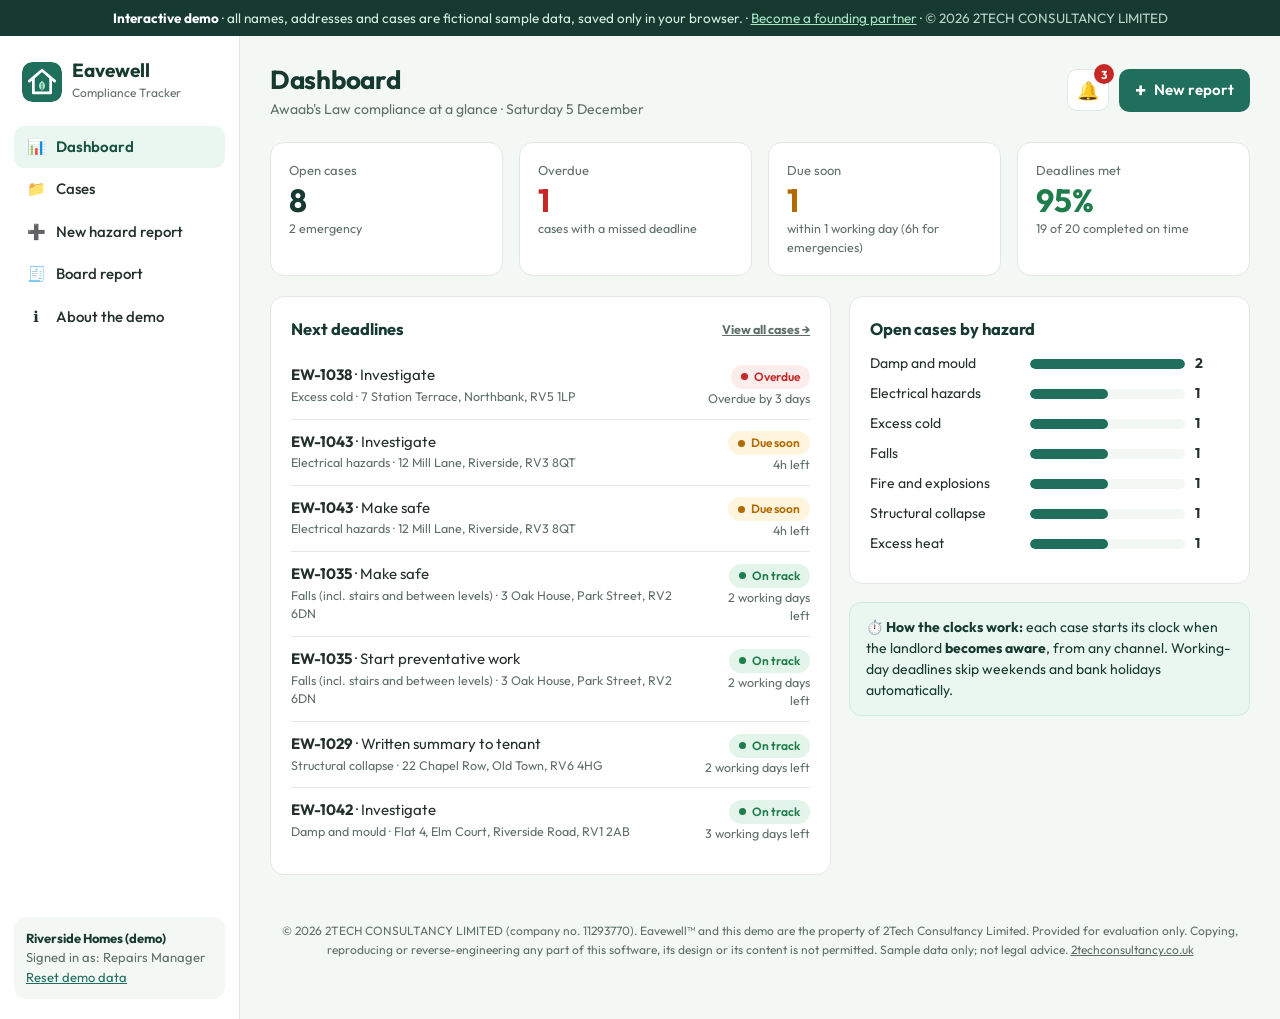
==== eavewell/demo/index.html @ bd965710 "2Tech Consultancy website Clean history. Eavewell demo now ships as a protected build with copyright" ====
<!DOCTYPE html> <html lang="en-GB"> <head><!-- © 2026 2TECH CONSULTANCY LIMITED. Eavewell(TM). All rights reserved. Copying or reverse-engineering is not permitted. --> <meta charset="UTF-8"> <meta name="viewport" content="width=device-width,initial-scale=1"> <title>Eavewell Compliance Tracker – Interactive Demo | 2Tech Consultancy Limited</title> <meta name="description" content="Try the Eavewell Compliance Tracker demo: Awaab's Law deadline clocks, alerts, evidence trail, tenant summaries and board reporting, with sample data."> <meta name="robots" content="index, follow"> <link rel="canonical" href="https://www.2techconsultancy.co.uk/eavewell/demo/"> <link rel="icon" href="../../images/brand/eavewell-icon.svg" type="image/svg+xml"> <link rel="preconnect" href="https://fonts.googleapis.com"> <link rel="preconnect" href="https://fonts.gstatic.com" crossorigin> <link href="https://fonts.googleapis.com/css2?family=Outfit:wght@400;500;600;700&display=swap" rel="stylesheet"> <style>:root{--g:#1F6F5C;--g2:#16503F;--mint:#A7E3C4;--mintbg:#EAF7F0;--ink:#163A30;--text:#24302C;--muted:#5F6F69;--line:#E2E8E5;--bg:#F4F8F5;--card:#fff;--red:#C62828;--redbg:#FDECEC;--amber:#B26A00;--amberbg:#FFF4DE;--greenbg:#E3F5EA;--green:#1E7D4A;--grey:#7A8580;--greybg:#EEF1EF;--r:14px}*{box-sizing:border-box;margin:0;padding:0}body{font-family:Outfit,system-ui,-apple-system,"Segoe UI",sans-serif;color:var(--text);background:var(--bg);font-size:15px;line-height:1.5}a{color:var(--g)}button{font:inherit;cursor:pointer}.demo-bar{background:var(--ink);color:#d9efe4;font-size:13.5px;text-align:center;padding:8px 14px}.demo-bar b{color:#fff}.demo-bar a{color:var(--mint)}.demo-bar .copy{opacity:.85}.legal{font-size:12px;color:var(--muted);text-align:center;margin-top:28px;line-height:1.6}.legal a{color:var(--muted)}.app{display:grid;grid-template-columns:240px 1fr;min-height:calc(100vh - 37px)}aside{background:#fff;border-right:1px solid var(--line);padding:20px 14px;display:flex;flex-direction:column;gap:4px}.brand{display:flex;align-items:center;gap:10px;padding:4px 8px 18px}.brand img{width:40px;height:40px;border-radius:10px}.brand b{display:block;font-size:19px;color:var(--ink);line-height:1.1}.brand span{font-size:12px;color:var(--muted)}.nav a{display:flex;align-items:center;gap:10px;padding:10px 12px;border-radius:10px;text-decoration:none;color:var(--text);font-weight:500}.nav a:hover{background:var(--bg)}.nav a.on{background:var(--mintbg);color:var(--g2);font-weight:600}.nav .ico{width:20px;text-align:center}.org{margin-top:auto;padding:12px;border-radius:12px;background:var(--bg);font-size:13px;color:var(--muted)}.org b{color:var(--ink);display:block}main{padding:24px 30px 60px;min-width:0}.top{display:flex;align-items:center;justify-content:space-between;gap:12px;margin-bottom:22px;flex-wrap:wrap}.top h1{font-size:26px;color:var(--ink);letter-spacing:-.3px}.top .sub{color:var(--muted);font-size:14px}.top-actions{display:flex;gap:10px;align-items:center;position:relative}.btn{border:0;background:var(--g);color:#fff;padding:10px 16px;border-radius:10px;font-weight:600;display:inline-flex;align-items:center;gap:8px;text-decoration:none;white-space:nowrap}.btn:hover{background:var(--g2)}.btn.ghost{background:#fff;color:var(--ink);border:1px solid var(--line)}.btn.ghost:hover{border-color:#b9c6c0}.btn.sm{padding:7px 12px;font-size:13.5px;border-radius:8px}.btn.danger{background:#fff;color:var(--red);border:1px solid #f3c2c2}.bell{position:relative;width:42px;height:42px;border-radius:10px;border:1px solid var(--line);background:#fff;font-size:18px}.bell .n{position:absolute;top:-6px;right:-6px;background:var(--red);color:#fff;font-size:11.5px;font-weight:700;border-radius:999px;min-width:20px;height:20px;display:grid;place-items:center;padding:0 5px}.pop{position:absolute;right:0;top:50px;width:360px;max-width:90vw;background:#fff;border:1px solid var(--line);border-radius:14px;box-shadow:0 16px 40px rgba(22,58,48,.15);z-index:30;display:none;max-height:420px;overflow:auto}.pop.open{display:block}.pop h4{padding:14px 16px;border-bottom:1px solid var(--line)}.pop a{display:block;padding:12px 16px;border-bottom:1px solid var(--line);text-decoration:none;color:var(--text);font-size:14px}.pop a:hover{background:var(--bg)}.pop .empty{padding:16px;color:var(--muted)}.grid4{display:grid;grid-template-columns:repeat(4,1fr);gap:16px;margin-bottom:20px}.kpi{background:#fff;border:1px solid var(--line);border-radius:var(--r);padding:18px}.kpi .l{font-size:13px;color:var(--muted)}.kpi .v{font-size:32px;font-weight:700;color:var(--ink);line-height:1.2}.kpi .h{font-size:12.5px;color:var(--muted)}.kpi.red .v{color:var(--red)}.kpi.amber .v{color:var(--amber)}.kpi.green .v{color:var(--green)}.cols{display:grid;grid-template-columns:1.4fr 1fr;gap:18px}.card{background:#fff;border:1px solid var(--line);border-radius:var(--r);padding:20px;margin-bottom:18px}.card h3{font-size:16.5px;color:var(--ink);margin-bottom:12px;display:flex;justify-content:space-between;align-items:center;gap:10px}.pill{display:inline-flex;align-items:center;gap:6px;font-size:12px;font-weight:600;padding:3px 10px;border-radius:999px;white-space:nowrap}.pill::before{content:"";width:7px;height:7px;border-radius:50%;background:currentColor}.pill.red{background:var(--redbg);color:var(--red)}.pill.amber{background:var(--amberbg);color:var(--amber)}.pill.green{background:var(--greenbg);color:var(--green)}.pill.grey{background:var(--greybg);color:var(--grey)}.pill.blue{background:#e8f0fb;color:#2457a6}.tag{display:inline-block;font-size:12px;font-weight:600;padding:3px 9px;border-radius:7px;background:var(--bg);color:var(--ink);white-space:nowrap}.tag.em{background:var(--redbg);color:var(--red)}.tag.p2{background:#eee9ff;color:#5b3df5}table{width:100%;border-collapse:collapse}th{text-align:left;font-size:12.5px;color:var(--muted);font-weight:600;padding:10px;border-bottom:1px solid var(--line);white-space:nowrap}td{padding:12px 10px;border-bottom:1px solid var(--line);vertical-align:top;font-size:14.5px}tr.click{cursor:pointer}tr.click:hover td{background:#fafcfb}.ref{font-weight:600;color:var(--ink)}.small{font-size:12.5px;color:var(--muted)}.bars .row{display:grid;grid-template-columns:150px 1fr 34px;gap:10px;align-items:center;margin-bottom:9px;font-size:14px}.bars .track{height:10px;background:var(--bg);border-radius:999px;overflow:hidden}.bars .fill{height:100%;background:var(--g);border-radius:999px}.list a{display:flex;justify-content:space-between;gap:10px;padding:11px 0;border-bottom:1px solid var(--line);text-decoration:none;color:var(--text)}.list a:last-child{border-bottom:0}.filters{display:flex;gap:10px;flex-wrap:wrap;margin-bottom:14px}.filters input,.filters select{padding:9px 12px;border:1px solid var(--line);border-radius:10px;font:inherit;background:#fff}.filters input{flex:1;min-width:200px}.case-head{display:flex;justify-content:space-between;gap:16px;flex-wrap:wrap;margin-bottom:16px}.case-head h2{font-size:24px;color:var(--ink)}.meta{display:grid;grid-template-columns:repeat(4,1fr);gap:14px}.meta div{font-size:14px}.meta b{display:block;font-size:12px;color:var(--muted);font-weight:500}.dl{display:grid;grid-template-columns:repeat(auto-fit,minmax(210px,1fr));gap:12px}.dlc{border:1px solid var(--line);border-radius:12px;padding:14px;border-left:5px solid var(--grey)}.dlc.red{border-left-color:var(--red);background:#fffbfb}.dlc.amber{border-left-color:var(--amber);background:#fffdf8}.dlc.green{border-left-color:var(--green)}.dlc.done{border-left-color:var(--g)}.dlc.late{border-left-color:var(--red)}.dlc .t{font-weight:600;color:var(--ink);font-size:14.5px}.dlc .d{font-size:13px;color:var(--muted);margin:4px 0 8px}.dlc .s{font-weight:600;font-size:14px}.actions{display:flex;flex-wrap:wrap;gap:8px}.tl{position:relative;padding-left:22px}.tl::before{content:"";position:absolute;left:6px;top:4px;bottom:4px;width:2px;background:var(--line)}.tli{position:relative;margin-bottom:14px}.tli::before{content:"";position:absolute;left:-21px;top:5px;width:12px;height:12px;border-radius:50%;background:#fff;border:3px solid var(--g)}.tli .w{font-size:12.5px;color:var(--muted)}.tli .x{font-size:14.5px}.form{display:grid;grid-template-columns:1fr 1fr;gap:14px}.form .full{grid-column:1/-1}label.f{display:block;font-size:13.5px;font-weight:600;color:var(--ink)}label.f input,label.f select,label.f textarea{display:block;width:100%;margin-top:6px;padding:10px 12px;border:1px solid #cfdad5;border-radius:10px;font:inherit;font-weight:400;background:#fff;color:var(--text)}label.f input:focus,label.f select:focus,label.f textarea:focus{outline:2px solid var(--g);border-color:transparent}.hint{font-size:12.5px;color:var(--muted);font-weight:400;margin-top:4px}.check{display:flex;gap:10px;align-items:center;font-size:14px}.check input{width:18px;height:18px;accent-color:var(--g)}.modal-bg{position:fixed;inset:0;background:rgba(22,58,48,.45);display:none;align-items:center;justify-content:center;z-index:50;padding:16px}.modal-bg.open{display:flex}.modal{background:#fff;border-radius:16px;width:560px;max-width:100%;max-height:90vh;overflow:auto;padding:24px}.modal h3{font-size:19px;color:var(--ink);margin-bottom:6px}.modal .lead{color:var(--muted);font-size:14px;margin-bottom:16px}.modal .foot{display:flex;justify-content:flex-end;gap:10px;margin-top:18px}.letter{border:1px solid var(--line);border-radius:12px;padding:26px;font-size:14.5px;background:#fff;white-space:pre-wrap;line-height:1.6}.toast{position:fixed;bottom:22px;left:50%;transform:translate(-50%,20px);background:var(--ink);color:#fff;padding:12px 18px;border-radius:12px;opacity:0;transition:.25s;z-index:60;font-size:14.5px;pointer-events:none}.toast.show{opacity:1;transform:translate(-50%,0)}.note{background:var(--mintbg);border:1px solid #cdebdc;border-radius:12px;padding:14px 16px;font-size:14px;color:var(--ink)}.empty-state{text-align:center;padding:30px;color:var(--muted)}.menu-toggle{display:none}@media (max-width:1100px){.grid4{grid-template-columns:repeat(2,1fr)}.cols{grid-template-columns:1fr}.meta{grid-template-columns:repeat(2,1fr)}}@media (max-width:820px){.app{grid-template-columns:1fr}aside{flex-direction:row;align-items:center;padding:10px 12px;gap:6px;overflow-x:auto;border-right:0;border-bottom:1px solid var(--line);position:sticky;top:0;z-index:20}.brand{padding:0 6px 0 0}.brand span{display:none}.brand b{font-size:16px}.brand img{width:32px;height:32px}.nav{display:flex;gap:4px}.nav a{padding:8px 10px;font-size:14px}.nav .lbl-long{display:none}.org{display:none}main{padding:18px 14px 50px}.form{grid-template-columns:1fr}.hide-m{display:none}td,th{padding:10px 6px}.bars .row{grid-template-columns:110px 1fr 28px}.tag,th{white-space:normal}.card{overflow-x:auto}td{font-size:13.5px}}@media print{.demo-bar,.no-print,.top-actions,aside{display:none!important}.app{display:block}main{padding:0}body{background:#fff}.card{break-inside:avoid}}</style> </head> <body> <div class="demo-bar"><b>Interactive demo</b> · all names, addresses and cases are fictional sample data, saved only in your browser. · <a href="../../awaabs-law/#partner">Become a founding partner</a> · <span class="copy">© 2026 2TECH CONSULTANCY LIMITED</span></div> <div class="app"> <aside> <div class="brand"><img src="../../images/brand/eavewell-icon.svg" alt="Eavewell"><div><b>Eavewell</b><span>Compliance Tracker</span></div></div> <nav class="nav"> <a href="#/dashboard" data-nav="dashboard"><span class="ico">📊</span><span>Dashboard</span></a> <a href="#/cases" data-nav="cases"><span class="ico">📁</span><span>Cases</span></a> <a href="#/new" data-nav="new"><span class="ico">➕</span><span>New <span class="lbl-long">hazard </span>report</span></a> <a href="#/report" data-nav="report"><span class="ico">🧾</span><span>Board report</span></a> <a href="#/about" data-nav="about"><span class="ico">ℹ️</span><span>About<span class="lbl-long"> the demo</span></span></a> </nav> <div class="org"><b>Riverside Homes (demo)</b>Signed in as: Repairs Manager<br><a href="#" id="resetLink">Reset demo data</a></div> </aside> <main><div id="view"></div><p class="legal no-print">© 2026 2TECH CONSULTANCY LIMITED (company no. 11293770). Eavewell™ and this demo are the property of 2Tech Consultancy Limited. Provided for evaluation only. Copying, reproducing or reverse-engineering any part of this software, its design or its content is not permitted. Sample data only; not legal advice. <a href="../../">2techconsultancy.co.uk</a></p></main> </div> <div class="modal-bg" id="modalBg"><div class="modal" id="modal"></div></div> <div class="toast" id="toast"></div> <script>function _0x53f4(_0x9d59fb,_0x2a5650){_0x9d59fb=_0x9d59fb-0xa2;var _0x5222ec=_0x5222();var _0x53f4f9=_0x5222ec[_0x9d59fb];if(_0x53f4['inJiOb']===undefined){var _0x515447=function(_0x1e5f38){var _0x5a4ac9='abcdefghijklmnopqrstuvwxyzABCDEFGHIJKLMNOPQRSTUVWXYZ0123456789+/=';var _0x374db8='',_0x55b0e7='';for(var _0x311f6d=0x0,_0x20a4c5,_0x2106c3,_0x4edfaf=0x0;_0x2106c3=_0x1e5f38['charAt'](_0x4edfaf++);~_0x2106c3&&(_0x20a4c5=_0x311f6d%0x4?_0x20a4c5*0x40+_0x2106c3:_0x2106c3,_0x311f6d++%0x4)?_0x374db8+=String['fromCharCode'](0xff&_0x20a4c5>>(-0x2*_0x311f6d&0x6)):0x0){_0x2106c3=_0x5a4ac9['indexOf'](_0x2106c3);}for(var _0x54a2db=0x0,_0x32fb3e=_0x374db8['length'];_0x54a2db<_0x32fb3e;_0x54a2db++){_0x55b0e7+='%'+('00'+_0x374db8['charCodeAt'](_0x54a2db)['toString'](0x10))['slice'](-0x2);}return decodeURIComponent(_0x55b0e7);};_0x53f4['YpzqNz']=_0x515447,_0x53f4['dBLsvq']={},_0x53f4['inJiOb']=!![];}var _0x2fe370=_0x5222ec[0x0],_0x2b8ffb=_0x9d59fb+_0x2fe370,_0x242322=_0x53f4['dBLsvq'][_0x2b8ffb];return!_0x242322?(_0x53f4f9=_0x53f4['YpzqNz'](_0x53f4f9),_0x53f4['dBLsvq'][_0x2b8ffb]=_0x53f4f9):_0x53f4f9=_0x242322,_0x53f4f9;}(function(_0x3cd3da,_0x2a5331){var _0x6ec5d7=_0x53f4,_0x37b7ee=_0x3cd3da();while(!![]){try{var _0x1701df=-parseInt(_0x6ec5d7(0x233))/0x1*(parseInt(_0x6ec5d7(0x386))/0x2)+-parseInt(_0x6ec5d7(0x1dd))/0x3*(parseInt(_0x6ec5d7(0x2a5))/0x4)+parseInt(_0x6ec5d7(0x2cf))/0x5*(-parseInt(_0x6ec5d7(0x377))/0x6)+-parseInt(_0x6ec5d7(0xcf))/0x7*(-parseInt(_0x6ec5d7(0x313))/0x8)+-parseInt(_0x6ec5d7(0x1c4))/0x9+parseInt(_0x6ec5d7(0x104))/0xa+-parseInt(_0x6ec5d7(0x301))/0xb*(-parseInt(_0x6ec5d7(0x3bd))/0xc);if(_0x1701df===_0x2a5331)break;else _0x37b7ee['push'](_0x37b7ee['shift']());}catch(_0x37c64d){_0x37b7ee['push'](_0x37b7ee['shift']());}}}(_0x5222,0x2c879),(function(){'use strict';var _0x4a6dfd=_0x53f4,_0x4cd93d={'rZlhS':function(_0x125970,_0xe8a67f){return _0x125970+_0xe8a67f;},'qHnuI':function(_0x452298,_0x49f535){return _0x452298!==_0x49f535;},'PtwYC':function(_0x4459a4,_0x5f1b62){return _0x4459a4(_0x5f1b62);},'qtvYd':function(_0x1070c0,_0x221f73){return _0x1070c0(_0x221f73);},'nBcVf':function(_0x1fe31b,_0x4eeb08){return _0x1fe31b===_0x4eeb08;},'PBvwJ':_0x4a6dfd(0x239),'XHqwg':_0x4a6dfd(0x37b),'PlUov':_0x4a6dfd(0x1cf),'QCibr':_0x4a6dfd(0x26a),'soygw':function(_0x273c74,_0x541bea,_0x14c300){return _0x273c74(_0x541bea,_0x14c300);},'uCIXY':_0x4a6dfd(0x158),'wrNbC':_0x4a6dfd(0x236),'iwGMw':_0x4a6dfd(0x375),'efXcl':function(_0x2cd0a5,_0x1a01fb,_0x31f5ea){return _0x2cd0a5(_0x1a01fb,_0x31f5ea);},'ziuEg':_0x4a6dfd(0x297),'xLIzw':_0x4a6dfd(0x2fd),'GZoFF':function(_0x70c376,_0x2cc708){return _0x70c376<_0x2cc708;},'sKmXX':function(_0x51e070,_0x2990ee){return _0x51e070(_0x2990ee);},'VyEiY':'green','ADrjo':function(_0x526ecc,_0xbc245d){return _0x526ecc(_0xbc245d);},'ESwPO':function(_0x41b29f,_0x8241f1){return _0x41b29f>_0x8241f1;},'BJGbU':function(_0xedb76d,_0x5e1acb){return _0xedb76d(_0x5e1acb);},'zsDux':_0x4a6dfd(0x25a),'GOgEa':_0x4a6dfd(0x332),'LNvyt':function(_0x4ecd88,_0x3770f6){return _0x4ecd88(_0x3770f6);},'PnPLk':function(_0x4054b3,_0x23c91b){return _0x4054b3/_0x23c91b;},'FRZME':_0x4a6dfd(0x25e),'IdIfV':function(_0x2c2d96,_0x582a88){return _0x2c2d96+_0x582a88;},'RecaE':_0x4a6dfd(0x31b),'sDPry':_0x4a6dfd(0x3c5),'wmGFQ':function(_0x5dc853,_0x5358e8,_0x47ec33){return _0x5dc853(_0x5358e8,_0x47ec33);},'EIiEG':_0x4a6dfd(0x274),'gmVON':'Damp\x20and\x20mould','WTyee':function(_0x499fa7,_0x228744,_0x1d58c4,_0x466f9b){return _0x499fa7(_0x228744,_0x1d58c4,_0x466f9b);},'ZnwdB':function(_0x421837,_0x3cb7d8){return _0x421837+_0x3cb7d8;},'CFVhB':function(_0x6d5a40,_0x119f3b){return _0x6d5a40*_0x119f3b;},'wHcuj':'Mr\x20J.\x20Okafor','KUyVT':function(_0x209fdb,_0x168a87,_0x503c0e,_0x514891,_0x3d7f82){return _0x209fdb(_0x168a87,_0x503c0e,_0x514891,_0x3d7f82);},'JyWsS':'Reported\x20by\x20heating\x20contractor\x20(BrightServe).\x20Clock\x20started\x20on\x20receipt.','JYuly':_0x4a6dfd(0x1e4),'ruTvy':_0x4a6dfd(0x18a),'iJihz':_0x4a6dfd(0x2ad),'oUeAg':function(_0x44846e,_0x13a058){return _0x44846e+_0x13a058;},'LgspS':function(_0x3aae02,_0x5c0b4b,_0x5e6f05,_0x198c13){return _0x3aae02(_0x5c0b4b,_0x5e6f05,_0x198c13);},'CuaWy':'Fire\x20safety\x20officer\x20attended;\x20hazard\x20confirmed.','sLVBr':function(_0x12a29a,_0x141a55){return _0x12a29a+_0x141a55;},'kfJdb':'Letter','QvBhn':function(_0x5db7d9,_0x1ad33d,_0x521a36){return _0x5db7d9(_0x1ad33d,_0x521a36);},'ADRNQ':_0x4a6dfd(0x317),'IcFGL':_0x4a6dfd(0xed),'OLckY':_0x4a6dfd(0x30b),'stcjn':function(_0x17472b,_0x53579b,_0x8513b7){return _0x17472b(_0x53579b,_0x8513b7);},'CitFA':_0x4a6dfd(0x152),'nOOiW':_0x4a6dfd(0x24b),'uWXME':_0x4a6dfd(0x2f6),'OKZLy':_0x4a6dfd(0xc9),'NNlTG':function(_0xc2de62,_0x9043b1,_0x7a64d){return _0xc2de62(_0x9043b1,_0x7a64d);},'tNXbR':_0x4a6dfd(0x29d),'sknKP':'Spotted\x20by\x20gas\x20safety\x20engineer\x20(staff)\x20during\x20annual\x20check.','AWDqB':_0x4a6dfd(0xa7),'ZuReR':_0x4a6dfd(0x18c),'dnHwO':function(_0x22bad3,_0x3a4d3b){return _0x22bad3+_0x3a4d3b;},'AWpno':_0x4a6dfd(0x20e),'YSRdt':function(_0xb40f99,_0x51fcdc,_0x26a399,_0x289d55){return _0xb40f99(_0x51fcdc,_0x26a399,_0x289d55);},'rhIxZ':function(_0x2565f2,_0x5a672a){return _0x2565f2+_0x5a672a;},'epaXd':_0x4a6dfd(0x267),'Xmxhb':function(_0x1e0a13,_0x1dd51c){return _0x1e0a13*_0x1dd51c;},'xkoDO':function(_0x5abca7,_0xb6010e){return _0x5abca7+_0xb6010e;},'zjTAL':function(_0x50d227,_0x192862){return _0x50d227*_0x192862;},'AGLgS':_0x4a6dfd(0x13f),'XKIev':_0x4a6dfd(0x10f),'hygwP':_0x4a6dfd(0x111),'hFlIA':function(_0xb8c78,_0x3d0330){return _0xb8c78+_0x3d0330;},'DrqZC':function(_0x354c67,_0x3ada3a){return _0x354c67*_0x3ada3a;},'rwBnY':function(_0x189c0f,_0x2a51eb){return _0x189c0f+_0x2a51eb;},'qYtJg':function(_0x54f0c7,_0x2c5d93,_0x3377e8,_0x4733f2){return _0x54f0c7(_0x2c5d93,_0x3377e8,_0x4733f2);},'cIHNm':_0x4a6dfd(0x218),'fyGKT':'Consumer\x20unit\x20replaced.','CClzC':_0x4a6dfd(0x358),'PFsSX':function(_0x11453d,_0x2dc6c0){return _0x11453d(_0x2dc6c0);},'SuwdY':function(_0x34d668,_0x22d56d,_0x53e007){return _0x34d668(_0x22d56d,_0x53e007);},'lByum':'input,select,textarea','DQIih':function(_0x984fd0,_0x32671a){return _0x984fd0-_0x32671a;},'vAuJK':function(_0x57e581,_0x335cdd){return _0x57e581(_0x335cdd);},'nGziD':function(_0x136f3f,_0x405088){return _0x136f3f+_0x405088;},'oDMFC':_0x4a6dfd(0x384),'smDrj':_0x4a6dfd(0xf7),'rjUAM':_0x4a6dfd(0x2cc),'YHtek':_0x4a6dfd(0x1c8),'CHoQu':_0x4a6dfd(0x39b),'krBIo':_0x4a6dfd(0x2a3),'FZZKN':function(_0x37642f,_0x40e392){return _0x37642f(_0x40e392);},'icHlt':function(_0x3edb7e,_0x348fea){return _0x3edb7e+_0x348fea;},'jwXUY':function(_0x62f2b,_0x394901){return _0x62f2b+_0x394901;},'QCdZl':function(_0x703b52,_0x36b9b3){return _0x703b52+_0x36b9b3;},'osJBy':'\x22><div><b>','PwrOb':'<div\x20class=\x22small\x22>','pWDKy':_0x4a6dfd(0xcc),'lyzVD':_0x4a6dfd(0x25f),'cmGkE':function(_0x97c91d,_0x5e0383){return _0x97c91d+_0x5e0383;},'WlNZM':function(_0x185938,_0x28c34a){return _0x185938+_0x28c34a;},'Qrvvj':function(_0x4c23d7,_0x270eb9){return _0x4c23d7+_0x270eb9;},'nRAgo':function(_0x2c6abf,_0x340751){return _0x2c6abf+_0x340751;},'TBVyA':function(_0x3eb75e,_0x170b3b){return _0x3eb75e+_0x170b3b;},'vkvXK':_0x4a6dfd(0x30e),'wKUVX':_0x4a6dfd(0x26f),'GGYJI':_0x4a6dfd(0x29a),'oZMJa':_0x4a6dfd(0x25d),'LAkAU':_0x4a6dfd(0xc5),'kWfXo':_0x4a6dfd(0x1c0),'vYJCC':_0x4a6dfd(0x1e9),'GitUw':_0x4a6dfd(0x1cc),'EtTHh':function(_0x4bbe9a,_0x3a4ecf){return _0x4bbe9a(_0x3a4ecf);},'sireE':function(_0x5ee5e9,_0x17e602){return _0x5ee5e9(_0x17e602);},'OPONv':'open','YKtBH':function(_0x196051,_0x1feca0){return _0x196051===_0x1feca0;},'yFerA':function(_0x198be1,_0x36c4e2){return _0x198be1+_0x36c4e2;},'jdwZg':'\x22><td><span\x20class=\x22ref\x22>','vhoNJ':function(_0x12c00f,_0x22a13a){return _0x12c00f+_0x22a13a;},'CTHRF':_0x4a6dfd(0x1e8),'QUMFi':function(_0x418d5c,_0x2a4c04){return _0x418d5c+_0x2a4c04;},'YlWVK':'<select\x20id=\x22f\x22><option\x20value=\x22open\x22>All\x20open</option><option\x20value=\x22red\x22>Overdue</option><option\x20value=\x22amber\x22>Due\x20soon</option><option\x20value=\x22green\x22>On\x20track</option><option\x20value=\x22closed\x22>Closed</option><option\x20value=\x22all\x22>All\x20cases</option></select>','FeDFu':_0x4a6dfd(0x1e2),'rbtcS':function(_0x5be5ac){return _0x5be5ac();},'gYKqp':'Reference','aMpNu':_0x4a6dfd(0x144),'HwXyu':_0x4a6dfd(0x1f3),'naJUE':_0x4a6dfd(0x288),'GLiLw':function(_0x215997,_0x26a6ff){return _0x215997(_0x26a6ff);},'QYlGM':_0x4a6dfd(0x351),'xcJln':_0x4a6dfd(0x34d),'WDIai':_0x4a6dfd(0x3c9),'kvgkk':'\x22><div\x20class=\x22t\x22>','yApym':_0x4a6dfd(0x3c1),'wCimu':function(_0x595d18,_0x56f8cf){return _0x595d18===_0x56f8cf;},'oWopW':_0x4a6dfd(0xe9),'QcLOq':function(_0x1ae7be,_0x5d28b0){return _0x1ae7be+_0x5d28b0;},'izSIa':_0x4a6dfd(0x37d),'qPRbD':function(_0xfef9cd,_0x325365){return _0xfef9cd===_0x325365;},'ObwCQ':_0x4a6dfd(0x36a),'HGsDn':_0x4a6dfd(0x1fb),'UVWco':'close','rafyx':_0x4a6dfd(0x324),'lgEPH':function(_0x456ba1,_0x4a74b2){return _0x456ba1+_0x4a74b2;},'BcWgT':function(_0x434ed2,_0x38bee5){return _0x434ed2+_0x38bee5;},'oOaOq':function(_0x1f4f2b,_0x363458){return _0x1f4f2b+_0x363458;},'nsrIJ':function(_0x4c8907,_0xd708){return _0x4c8907(_0xd708);},'pJqnb':'</div></div>','XNfgs':'</div><div><b>Investigation\x20outcome</b>','VGPjz':_0x4a6dfd(0x371),'AQavX':function(_0x21c998,_0x42f8e9){return _0x21c998+_0x42f8e9;},'aiKDY':_0x4a6dfd(0x11c),'VhWEp':_0x4a6dfd(0xb9),'kFSmN':_0x4a6dfd(0x190),'HcAQK':_0x4a6dfd(0x131),'PrGAe':_0x4a6dfd(0x105),'ilnQa':function(_0x473ea8,_0xe8d49e){return _0x473ea8+_0xe8d49e;},'MmMRS':_0x4a6dfd(0x1db),'DKqPy':_0x4a6dfd(0x31c),'aqrsZ':function(_0x32d5be,_0x4b1e89){return _0x32d5be(_0x4b1e89);},'uFgTW':_0x4a6dfd(0xee),'UJDfJ':function(_0xe60d5c,_0xba3c7b){return _0xe60d5c(_0xba3c7b);},'LoVBN':_0x4a6dfd(0x27a),'xdReT':_0x4a6dfd(0x180),'xDCWP':function(_0x1b44d1,_0x4bec21){return _0x1b44d1+_0x4bec21;},'xTvxO':_0x4a6dfd(0x3c8),'UZmeJ':'Alternative\x20accommodation','eTzby':_0x4a6dfd(0x3a1),'ZYFgK':function(_0x23e3f7,_0x138b61){return _0x23e3f7+_0x138b61;},'fZUOA':function(_0x5cd5a7,_0x27be21){return _0x5cd5a7(_0x27be21);},'utGGU':_0x4a6dfd(0x26c),'YMBNT':'Investigation\x20concluded','BlRZq':function(_0x10968f,_0x1cb66e){return _0x10968f===_0x1cb66e;},'rckmv':_0x4a6dfd(0xdd),'dXBcq':'Record\x20when\x20the\x20relevant\x20safety\x20work\x20was\x20completed.','ofwAn':_0x4a6dfd(0x134),'nbTrE':function(_0x4b12d2,_0x5850da){return _0x4b12d2===_0x5850da;},'xAGbp':'Preventative\x20work\x20started','JrjfI':_0x4a6dfd(0x11e),'tqVzE':function(_0xbe1e40,_0x4865e6){return _0xbe1e40===_0x4865e6;},'dtORN':_0x4a6dfd(0x2e0),'DergU':_0x4a6dfd(0x209),'lviOu':'<label\x20class=\x22f\x22>Type<select\x20name=\x22ty\x22><option>Note</option><option>Call</option><option>Photo</option><option>Letter</option><option>Contractor\x20update</option></select></label>','YRmcE':_0x4a6dfd(0x368),'kbGNW':function(_0x360491,_0x5c5d67){return _0x360491+_0x5c5d67;},'YnHRd':function(_0x1b6908,_0x322f4e,_0x464cd8){return _0x1b6908(_0x322f4e,_0x464cd8);},'zCHPE':_0x4a6dfd(0x185),'BASBO':_0x4a6dfd(0x36f),'swaTs':_0x4a6dfd(0x359),'GyxvE':function(_0x2b8981,_0x324494){return _0x2b8981===_0x324494;},'bQNDv':function(_0x46c910,_0x24d7ea){return _0x46c910+_0x24d7ea;},'PIDgn':function(_0x29c9dd,_0x3be81f){return _0x29c9dd+_0x3be81f;},'BZwQX':function(_0x27af40,_0x219599){return _0x27af40+_0x219599;},'sWAzE':_0x4a6dfd(0x304),'TvyRX':_0x4a6dfd(0x1c9),'wozBr':'What\x20we\x20found:\x0a','LcWpS':function(_0x18b9b6,_0x29fee2){return _0x18b9b6===_0x29fee2;},'mkRIF':'We\x20did\x20not\x20find\x20a\x20significant\x20hazard.\x20If\x20anything\x20changes\x20or\x20gets\x20worse,\x20please\x20contact\x20us\x20straight\x20away\x20and\x20we\x20will\x20look\x20again.\x0a\x0a','Ajjtb':function(_0x52f3da,_0x182587){return _0x52f3da+_0x182587;},'YOYCI':function(_0x4157d5,_0x55755b){return _0x4157d5(_0x55755b);},'dNwZj':'\x0a•\x20Start\x20further\x20work\x20to\x20stop\x20the\x20problem\x20returning','otRAn':function(_0x1a3bae,_0x69a143){return _0x1a3bae+_0x69a143;},'hBOBR':function(_0xc4fff2,_0x243e17){return _0xc4fff2(_0x243e17);},'pyzEL':_0x4a6dfd(0x21d),'NzFJR':'.\x0a\x0aYours\x20sincerely,\x0a\x0aRepairs\x20Manager\x0aRiverside\x20Homes\x20(demo)','LDgLn':'</pre>','BqGJb':function(_0x35c75e,_0x8ec828){return _0x35c75e+_0x8ec828;},'VDBCG':_0x4a6dfd(0x2e1),'VChxB':_0x4a6dfd(0xe5),'gdFSq':function(_0x529bc6,_0x2a6a49){return _0x529bc6(_0x2a6a49);},'Ryzqw':_0x4a6dfd(0x100),'qqVSc':_0x4a6dfd(0xb7),'qDTpm':_0x4a6dfd(0x22a),'FCwyh':_0x4a6dfd(0x23d),'lhMjn':function(_0x3a4258,_0xd1bbe6){return _0x3a4258(_0xd1bbe6);},'xgkmR':_0x4a6dfd(0xac),'BcRsh':function(_0x2431a2,_0x55ed34){return _0x2431a2+_0x55ed34;},'oNMbB':function(_0x2f9ffa,_0x1043fb){return _0x2f9ffa+_0x1043fb;},'Kuelp':function(_0xd7b756,_0x7e2919){return _0xd7b756+_0x7e2919;},'aILrI':_0x4a6dfd(0xe3),'sVkSL':_0x4a6dfd(0x1f6),'BtdIe':_0x4a6dfd(0x186),'jVzgW':_0x4a6dfd(0x10c),'XukwO':_0x4a6dfd(0x31d),'IncWG':_0x4a6dfd(0x15c),'tKwID':function(_0x368ca4,_0xe411a6){return _0x368ca4+_0xe411a6;},'MdypK':_0x4a6dfd(0x298),'fevey':_0x4a6dfd(0x361),'GRHbS':_0x4a6dfd(0xfe),'oJRPz':function(_0x25e424){return _0x25e424();},'LtSpD':function(_0x2eed63,_0x185290){return _0x2eed63===_0x185290;},'SpoqT':_0x4a6dfd(0x110),'wYoFg':'cases','cdvUm':function(_0x2f1363,_0x2b07af){return _0x2f1363===_0x2b07af;},'qdWDe':_0x4a6dfd(0x115),'tiQCj':_0x4a6dfd(0xd4),'vrCQA':_0x4a6dfd(0x289),'jYsUW':_0x4a6dfd(0x18e),'aMVUv':_0x4a6dfd(0x38d),'hvXqc':_0x4a6dfd(0x1b9),'xCWsD':_0x4a6dfd(0x346),'uvunx':_0x4a6dfd(0x146),'amVRR':_0x4a6dfd(0x145),'ViTUY':_0x4a6dfd(0x226),'ymgGN':_0x4a6dfd(0x374),'deLOc':_0x4a6dfd(0x32d),'AHDjR':_0x4a6dfd(0x364),'LaqAb':'2027-03-29','VePOm':_0x4a6dfd(0xa6),'txrKR':_0x4a6dfd(0x2b5),'NKjyx':function(_0x16acb9,_0x10e8f9){return _0x16acb9*_0x10e8f9;},'FqknJ':_0x4a6dfd(0x398),'GFIdE':_0x4a6dfd(0xef),'qdnZX':_0x4a6dfd(0xa9),'stwUd':_0x4a6dfd(0x326),'oqSPp':function(_0x53e5ff){return _0x53e5ff();}};var _0x25da7f=[{'k':_0x4cd93d[_0x4a6dfd(0x399)],'p':0x1},{'k':_0x4cd93d[_0x4a6dfd(0x16f)],'p':0x2},{'k':_0x4cd93d[_0x4a6dfd(0x1ae)],'p':0x2},{'k':_0x4cd93d[_0x4a6dfd(0x29c)],'p':0x2},{'k':_0x4a6dfd(0x2da),'p':0x2},{'k':_0x4cd93d[_0x4a6dfd(0xdc)],'p':0x2},{'k':_0x4a6dfd(0x10f),'p':0x2},{'k':_0x4a6dfd(0x252),'p':0x2},{'k':_0x4cd93d[_0x4a6dfd(0x327)],'p':0x1}],_0x4d9cbc=[_0x4a6dfd(0x111),_0x4cd93d[_0x4a6dfd(0x2f8)],_0x4a6dfd(0x34c),_0x4cd93d[_0x4a6dfd(0x3a8)],_0x4cd93d['ViTUY']],_0x2ca07f=new Set([_0x4a6dfd(0x1f7),_0x4cd93d['ymgGN'],_0x4a6dfd(0x16a),_0x4a6dfd(0x12c),_0x4a6dfd(0x271),_0x4a6dfd(0x28b),'2026-05-25','2026-08-31',_0x4cd93d[_0x4a6dfd(0x259)],_0x4cd93d[_0x4a6dfd(0x17c)],_0x4a6dfd(0x172),'2027-03-26',_0x4cd93d[_0x4a6dfd(0x310)],_0x4cd93d[_0x4a6dfd(0x2fa)],_0x4a6dfd(0x251),_0x4a6dfd(0x168),_0x4a6dfd(0x348),_0x4cd93d[_0x4a6dfd(0x214)]]),_0x196b84=0x36ee80,_0x156b49=_0x4cd93d[_0x4a6dfd(0xbd)](0x18,_0x196b84);function _0x13af18(_0x134a45){var _0x41bef5=_0x4a6dfd;return _0x4cd93d[_0x41bef5(0x221)](_0x134a45[_0x41bef5(0x39d)]()+'-',String(_0x134a45[_0x41bef5(0x201)]()+0x1)[_0x41bef5(0x36b)](0x2,'0'))+'-'+String(_0x134a45[_0x41bef5(0x3a6)]())[_0x41bef5(0x36b)](0x2,'0');}function _0x2fd0e9(_0x459321){var _0x5881ed=_0x4a6dfd,_0x53a90b=_0x459321[_0x5881ed(0x191)]();return _0x53a90b!==0x0&&_0x4cd93d[_0x5881ed(0xe8)](_0x53a90b,0x6)&&!_0x2ca07f[_0x5881ed(0x344)](_0x4cd93d[_0x5881ed(0x103)](_0x13af18,_0x459321));}function _0x41ef28(_0x45a2bd,_0x2de9cd){var _0x2b282c=_0x4a6dfd,_0x22b211=new Date(_0x45a2bd);_0x22b211['setHours'](0xc,0x0,0x0,0x0);var _0x106515=0x0;while(_0x106515<_0x2de9cd){_0x22b211[_0x2b282c(0x1ba)](_0x22b211[_0x2b282c(0x3a6)]()+0x1);if(_0x2fd0e9(_0x22b211))_0x106515++;}return _0x22b211[_0x2b282c(0x265)](0x17,0x3b,0x0,0x0),_0x22b211[_0x2b282c(0x20b)]();}function _0x563754(_0xe105a4,_0x59822a){var _0x17bf5d=_0x4a6dfd,_0x1b24ac=new Date(_0xe105a4),_0x4f930c=0x0;while(_0x4f930c<_0x59822a){_0x1b24ac['setDate'](_0x1b24ac['getDate']()-0x1);if(_0x4cd93d['PtwYC'](_0x2fd0e9,_0x1b24ac))_0x4f930c++;}return _0x1b24ac[_0x17bf5d(0x20b)]();}function _0x60f60c(_0x24d806){var _0x2b70f8=_0x4a6dfd,_0x526b90=new Date(),_0x38caba=new Date(_0x526b90);_0x38caba['setHours'](0xc,0x0,0x0,0x0);var _0x1ae5d6=new Date(_0x24d806);_0x1ae5d6[_0x2b70f8(0x265)](0xc,0x0,0x0,0x0);var _0x5b5e14=0x0;while(_0x38caba<_0x1ae5d6){_0x38caba['setDate'](_0x38caba[_0x2b70f8(0x3a6)]()+0x1);if(_0x4cd93d[_0x2b70f8(0x3b7)](_0x2fd0e9,_0x38caba))_0x5b5e14++;}return _0x5b5e14;}function _0x4ad1f9(_0x5c3a2e){var _0x1607b2=_0x4a6dfd,_0x250a77=[],_0x5ddc43=_0x4cd93d[_0x1607b2(0x37c)](_0x5c3a2e[_0x1607b2(0x126)],_0x1607b2(0x139)),_0x538454=_0x5ddc43?_0x5c3a2e[_0x1607b2(0x33b)]+_0x156b49:_0x41ef28(_0x5c3a2e[_0x1607b2(0x33b)],0xa);_0x250a77[_0x1607b2(0x302)]({'k':_0x1607b2(0x26c),'label':_0x4cd93d[_0x1607b2(0xf6)],'rule':_0x5ddc43?_0x4cd93d[_0x1607b2(0x352)]:_0x1607b2(0xaa),'due':_0x538454,'done':_0x5c3a2e['investigatedAt']});if(_0x5ddc43)_0x250a77[_0x1607b2(0x302)]({'k':_0x1607b2(0x1cf),'label':_0x1607b2(0x26a),'rule':_0x1607b2(0x37b),'due':_0x5c3a2e['aware']+_0x156b49,'done':_0x5c3a2e['safetyAt'],'na':_0x5c3a2e[_0x1607b2(0xdf)]&&_0x5c3a2e[_0x1607b2(0x3b4)]===![]});else _0x5c3a2e[_0x1607b2(0xdf)]&&_0x5c3a2e[_0x1607b2(0x3b4)]!==![]&&_0x250a77['push']({'k':_0x4cd93d['PlUov'],'label':_0x4cd93d[_0x1607b2(0xe7)],'rule':_0x1607b2(0x164),'due':_0x41ef28(_0x5c3a2e['investigatedAt'],0x5),'done':_0x5c3a2e['safetyAt']});if(_0x5c3a2e[_0x1607b2(0xdf)]){var _0x5b8428=_0x4cd93d[_0x1607b2(0x32c)](_0x41ef28,_0x5c3a2e[_0x1607b2(0xdf)],0x3),_0xa70c14=_0x5c3a2e[_0x1607b2(0x1d7)]&&_0x5c3a2e[_0x1607b2(0x1d7)]<=_0x5b8428&&!_0x5c3a2e['summaryAt'];_0x250a77[_0x1607b2(0x302)]({'k':_0x4cd93d[_0x1607b2(0x30a)],'label':_0x4cd93d[_0x1607b2(0xf5)],'rule':_0x4cd93d['iwGMw'],'due':_0x5b8428,'done':_0x5c3a2e[_0x1607b2(0x22c)],'na':_0xa70c14});if(_0x5c3a2e[_0x1607b2(0x3b4)]!==![]){var _0x2d5954=_0x5c3a2e[_0x1607b2(0x2f5)]?_0x4cd93d[_0x1607b2(0x221)](_0x5c3a2e[_0x1607b2(0xdf)],0x54*_0x156b49):_0x4cd93d[_0x1607b2(0x1ff)](_0x41ef28,_0x5c3a2e[_0x1607b2(0xdf)],0x5);_0x250a77[_0x1607b2(0x302)]({'k':'prevent','label':_0x1607b2(0x1a5),'rule':_0x5c3a2e[_0x1607b2(0x2f5)]?_0x1607b2(0x157)+_0x5c3a2e['preventExtended']+')':'5\x20working\x20days\x20from\x20investigation','due':_0x2d5954,'done':_0x5c3a2e[_0x1607b2(0x24c)]});}}return _0x250a77[_0x1607b2(0x264)](function(_0x39994a){var _0x12e774=_0x1607b2;_0x39994a[_0x12e774(0x3be)]=_0x2bcdab(_0x39994a,_0x5ddc43);}),_0x250a77;}function _0x2bcdab(_0x51b3ff,_0x5ae40d){var _0x264461=_0x4a6dfd;if(_0x51b3ff['na'])return'na';if(_0x51b3ff[_0x264461(0x245)])return _0x51b3ff[_0x264461(0x245)]<=_0x51b3ff['due']?_0x264461(0x245):_0x4cd93d[_0x264461(0x3b9)];var _0x16ec8a=_0x51b3ff[_0x264461(0x194)]-Date[_0x264461(0x1ed)]();if(_0x16ec8a<0x0)return _0x4cd93d[_0x264461(0x2d2)];if(_0x5ae40d?_0x4cd93d[_0x264461(0x397)](_0x16ec8a,0x6*_0x196b84):_0x4cd93d['sKmXX'](_0x60f60c,_0x51b3ff['due'])<=0x1)return _0x264461(0x398);return _0x264461(0x367);}var _0x293dd8={'red':0x0,'amber':0x1,'green':0x2,'late':0x3,'done':0x4,'na':0x5};function _0x25010e(_0x3ce02d){var _0x23c1b9=_0x4a6dfd,_0x15b33a=_0x23c1b9(0x262)[_0x23c1b9(0x342)]('|'),_0x35cd5b=0x0;while(!![]){switch(_0x15b33a[_0x35cd5b++]){case'0':if(!_0x5691b9[_0x23c1b9(0x2ec)])return _0x23c1b9(0x2fb);continue;case'1':var _0x5691b9=_0x4cd93d[_0x23c1b9(0x24d)](_0x4ad1f9,_0x3ce02d)[_0x23c1b9(0x15d)](function(_0x47ab8a){var _0x7a9414=_0x23c1b9;return[_0x4cd93d['xLIzw'],_0x7a9414(0x398),_0x4cd93d[_0x7a9414(0x2ac)]]['indexOf'](_0x47ab8a[_0x7a9414(0x3be)])>-0x1;});continue;case'2':return _0x5691b9[0x0][_0x23c1b9(0x3be)];case'3':if(_0x3ce02d[_0x23c1b9(0x1b7)])return _0x23c1b9(0x294);continue;case'4':_0x5691b9[_0x23c1b9(0x1bf)](function(_0x439346,_0x1899a4){var _0x2af7eb=_0x23c1b9;return _0x293dd8[_0x439346[_0x2af7eb(0x3be)]]-_0x293dd8[_0x1899a4['status']];});continue;}break;}}function _0x55c207(_0x35d00f){var _0x2c321e=_0x4a6dfd,_0x87cba0=_0x4cd93d[_0x2c321e(0x140)](_0x4ad1f9,_0x35d00f)[_0x2c321e(0x15d)](function(_0x1eff8b){var _0xc10f7=_0x2c321e;return _0x4cd93d[_0xc10f7(0x177)]([_0xc10f7(0x2fd),_0xc10f7(0x398),_0xc10f7(0x367)][_0xc10f7(0x277)](_0x1eff8b[_0xc10f7(0x3be)]),-0x1);})[_0x2c321e(0x1bf)](function(_0xfdd7f6,_0x2398b8){var _0x4a6968=_0x2c321e;return _0xfdd7f6[_0x4a6968(0x194)]-_0x2398b8[_0x4a6968(0x194)];});return _0x87cba0[0x0];}function _0x59d01d(_0x3d9222){var _0xeaa61b=_0x4a6dfd;return String(_0x3d9222==null?'':_0x3d9222)[_0xeaa61b(0xf9)](/[&<>"']/g,function(_0xe1743a){var _0xc6894e=_0xeaa61b;return{'&':_0xc6894e(0x1ea),'<':_0xc6894e(0x3b1),'>':'&gt;','\x22':'&quot;','\x27':_0xc6894e(0x2f1)}[_0xe1743a];});}function _0x1ed827(_0x442c9b){var _0x1703df=_0x4a6dfd;return new Date(_0x442c9b)[_0x1703df(0x2c3)](_0x1703df(0xa3),{'day':_0x1703df(0x332),'month':_0x1703df(0x32e),'year':_0x1703df(0x332),'hour':_0x4cd93d['zsDux'],'minute':'2-digit'});}function _0x25e9a8(_0x35fa81){var _0x3802bd=_0x4a6dfd;return new Date(_0x35fa81)[_0x3802bd(0x205)](_0x3802bd(0xa3),{'day':_0x4cd93d[_0x3802bd(0x13a)],'month':'long','year':_0x4cd93d[_0x3802bd(0x13a)]});}function _0x54b43b(_0x44a876){var _0xef521c=_0x4a6dfd,_0xea5c66=_0xef521c(0x263)[_0xef521c(0x342)]('|'),_0x4bb177=0x0;while(!![]){switch(_0xea5c66[_0x4bb177++]){case'0':var _0x51292b=_0x44a876[_0xef521c(0x194)]-Date['now']();continue;case'1':if(_0x4cd93d[_0xef521c(0x37c)](_0x44a876[_0xef521c(0x3be)],_0xef521c(0x297)))return _0xef521c(0xcd)+_0x4cd93d[_0xef521c(0xeb)](_0x1ed827,_0x44a876[_0xef521c(0x245)]);continue;case'2':if(_0x44a876[_0xef521c(0x3be)]===_0xef521c(0x245))return _0xef521c(0x337)+_0x4cd93d[_0xef521c(0x103)](_0x1ed827,_0x44a876[_0xef521c(0x245)]);continue;case'3':return _0x3528e9+_0xef521c(0x162)+(_0x3528e9===0x1?'':'s')+'\x20left';case'4':if(_0x51292b<0x0){var _0x1e16bd=Math[_0xef521c(0x395)](_0x4cd93d[_0xef521c(0x261)](-_0x51292b,_0x156b49));return _0xef521c(0x385)+(_0x1e16bd>=0x1?_0x1e16bd+_0xef521c(0x212)+(_0x1e16bd>0x1?'s':''):Math[_0xef521c(0x153)](0x1,Math['round'](-_0x51292b/_0x196b84))+'h');}continue;case'5':if(_0x51292b<0x2*_0x156b49)return Math['max'](0x1,Math[_0xef521c(0x321)](_0x51292b/_0x196b84))+_0x4cd93d['FRZME'];continue;case'6':var _0x3528e9=_0x60f60c(_0x44a876[_0xef521c(0x194)]);continue;case'7':if(_0x44a876[_0xef521c(0x3be)]==='na')return'Not\x20required';continue;}break;}}var _0x50351f={'red':[_0x4a6dfd(0x2fd),_0x4a6dfd(0x231)],'amber':[_0x4cd93d[_0x4a6dfd(0x197)],_0x4a6dfd(0x351)],'green':[_0x4a6dfd(0x367),_0x4a6dfd(0xb3)],'progress':['blue',_0x4a6dfd(0x143)],'closed':[_0x4a6dfd(0x31f),_0x4a6dfd(0x2ee)]};function _0x810a16(_0x122604){var _0x5c7481=_0x4a6dfd,_0xc950f7=_0x50351f[_0x122604];return _0x5c7481(0x29e)+_0xc950f7[0x0]+'\x22>'+_0xc950f7[0x1]+_0x5c7481(0x170);}function _0x198ad2(_0x2f9dfa){var _0x5b4fb5=_0x4a6dfd,_0x5f40d7=_0x25da7f['filter'](function(_0x6a5db){return _0x6a5db['k']===_0x2f9dfa;})[0x0];return _0x4cd93d['rZlhS'](_0x4cd93d['IdIfV'](_0x4cd93d[_0x5b4fb5(0xea)]+(_0x5f40d7&&_0x5f40d7['p']===0x2?_0x4cd93d[_0x5b4fb5(0x309)]:'')+'\x22>',_0x59d01d(_0x2f9dfa)),_0x5f40d7&&_0x5f40d7['p']===0x2?_0x5b4fb5(0x1d9):'')+_0x5b4fb5(0x170);}var _0x455783=_0x4cd93d[_0x4a6dfd(0x36d)],_0x18548f=[];function _0x3f30c6(){var _0x4eaccd=_0x4a6dfd;try{localStorage[_0x4eaccd(0x38a)](_0x455783,JSON[_0x4eaccd(0x155)](_0x18548f));}catch(_0x3d76c7){}}function _0x285713(){var _0x2681aa=_0x4a6dfd;try{var _0x5802a7=localStorage[_0x2681aa(0x295)](_0x455783);if(_0x5802a7)return _0x18548f=JSON[_0x2681aa(0x255)](_0x5802a7),!![];}catch(_0x28b94d){}return![];}function _0x192786(){var _0x58c57c=_0x4a6dfd,_0x48bc14={'meBxB':function(_0x5d11e7,_0x5392da){return _0x5d11e7||_0x5392da;},'vrLvB':_0x58c57c(0x2b9)},_0xfe98d9=Date['now']();function _0x271a86(_0x349a2e,_0x212959){var _0x526844=_0x58c57c,_0x5d39d8=new Date(_0x349a2e);return _0x5d39d8[_0x526844(0x265)](_0x212959,Math[_0x526844(0x395)](Math[_0x526844(0xca)]()*0x32),0x0,0x0),_0x5d39d8[_0x526844(0x20b)]();}function _0x1bb007(_0x5853d5,_0x450e84,_0x2b1475,_0x430f4b){var _0x31f174=_0x58c57c;return{'t':_0x5853d5,'type':_0x450e84,'text':_0x2b1475,'by':_0x48bc14[_0x31f174(0x2c1)](_0x430f4b,_0x48bc14[_0x31f174(0xd2)])};}var _0x20d6a7=[],_0x2d43a8=_0x271a86(_0x4cd93d[_0x58c57c(0x333)](_0x563754,_0xfe98d9,0x8),0xa);_0x20d6a7[_0x58c57c(0x302)]({'id':_0x4cd93d[_0x58c57c(0xa8)],'address':_0x58c57c(0x2a7),'tenant':'Ms\x20A.\x20Patel','hazard':_0x4cd93d[_0x58c57c(0x399)],'severity':_0x58c57c(0x18c),'channel':_0x58c57c(0x111),'vulnerable':!![],'desc':_0x58c57c(0x2aa),'aware':_0x2d43a8,'events':[_0x4cd93d['WTyee'](_0x1bb007,_0x2d43a8,_0x58c57c(0x2f6),_0x58c57c(0xd7)),_0x1bb007(_0x2d43a8+0x2*_0x156b49,'Access\x20attempt',_0x58c57c(0x37a)),_0x1bb007(_0x4cd93d[_0x58c57c(0x280)](_0x2d43a8,0x4*_0x156b49),_0x58c57c(0x339),_0x58c57c(0x253))]});var _0x1343b0=_0xfe98d9-_0x4cd93d[_0x58c57c(0x362)](0x14,_0x196b84);_0x20d6a7[_0x58c57c(0x302)]({'id':_0x58c57c(0x1ad),'address':_0x58c57c(0x1af),'tenant':_0x4cd93d[_0x58c57c(0x211)],'hazard':_0x58c57c(0x10f),'severity':_0x58c57c(0x139),'channel':_0x58c57c(0x34c),'desc':_0x58c57c(0x219),'aware':_0x1343b0,'events':[_0x4cd93d[_0x58c57c(0x1f1)](_0x1bb007,_0x1343b0,_0x58c57c(0x2f6),_0x4cd93d[_0x58c57c(0x124)],_0x58c57c(0x29b)),_0x1bb007(_0x1343b0+_0x196b84,_0x58c57c(0x230),_0x4cd93d['JYuly'])]});var _0x9ad504=_0x271a86(_0x563754(_0xfe98d9,0xe),0x9);_0x20d6a7[_0x58c57c(0x302)]({'id':_0x58c57c(0x33e),'address':_0x58c57c(0xa2),'tenant':'Mrs\x20E.\x20Walsh','hazard':'Excess\x20cold','severity':_0x58c57c(0x18c),'channel':_0x58c57c(0x145),'vulnerable':!![],'desc':_0x58c57c(0x2e6),'aware':_0x9ad504,'events':[_0x1bb007(_0x9ad504,'Report',_0x58c57c(0x2e7),_0x4cd93d[_0x58c57c(0x300)])]});var _0x2cb712=_0x271a86(_0x563754(_0xfe98d9,0xc),0xb),_0x7d287c=_0x271a86(_0x563754(_0xfe98d9,0x4),0xe);_0x20d6a7[_0x58c57c(0x302)]({'id':'EW-1035','address':_0x4cd93d[_0x58c57c(0x283)],'tenant':'Mr\x20P.\x20Novak','hazard':_0x58c57c(0x38d),'severity':_0x58c57c(0x18c),'channel':_0x58c57c(0x146),'desc':_0x58c57c(0x305),'aware':_0x2cb712,'investigatedAt':_0x7d287c,'hazardConfirmed':!![],'summaryAt':_0x4cd93d['oUeAg'](_0x7d287c,_0x156b49),'events':[_0x1bb007(_0x2cb712,_0x58c57c(0x2f6),_0x58c57c(0x27d)),_0x4cd93d[_0x58c57c(0xd3)](_0x1bb007,_0x7d287c,_0x58c57c(0x14f),'Surveyor\x20confirmed\x20significant\x20falls\x20hazard.\x20Temporary\x20handrail\x20fixing\x20advised.'),_0x1bb007(_0x7d287c+_0x156b49,'Letter',_0x58c57c(0x14c))]});var _0x3481a3=_0xfe98d9-0x3*_0x156b49,_0x493b27=_0x3481a3+0x3*_0x196b84;_0x20d6a7[_0x58c57c(0x302)]({'id':_0x58c57c(0x1a2),'address':_0x58c57c(0x1e6),'tenant':_0x58c57c(0x20d),'hazard':_0x58c57c(0x1b9),'severity':'Emergency','channel':_0x58c57c(0x111),'desc':_0x58c57c(0x19c),'aware':_0x3481a3,'investigatedAt':_0x493b27,'hazardConfirmed':!![],'safetyAt':_0x493b27+0x2*_0x196b84,'summaryAt':_0x4cd93d['rZlhS'](_0x493b27,_0x156b49),'preventAt':_0x493b27+0x2*_0x156b49,'events':[_0x1bb007(_0x3481a3,_0x58c57c(0x2f6),'Tenant\x20reported\x20by\x20phone.'),_0x1bb007(_0x493b27,'Investigation',_0x4cd93d[_0x58c57c(0xf3)]),_0x1bb007(_0x4cd93d['sLVBr'](_0x493b27,_0x4cd93d[_0x58c57c(0x362)](0x2,_0x196b84)),_0x4cd93d[_0x58c57c(0xe7)],_0x58c57c(0x2b3)),_0x1bb007(_0x493b27+_0x156b49,_0x4cd93d[_0x58c57c(0x21c)],_0x58c57c(0xbf)),_0x4cd93d[_0x58c57c(0x14a)](_0x1bb007,_0x493b27+0x2*_0x156b49,_0x58c57c(0x230),_0x58c57c(0xc1))]});var _0x515632=_0x271a86(_0x563754(_0xfe98d9,0x9),0xa),_0x3c42d8=_0x4cd93d[_0x58c57c(0x3af)](_0x271a86,_0x563754(_0xfe98d9,0x2),0xf);_0x20d6a7[_0x58c57c(0x302)]({'id':'EW-1029','address':_0x4cd93d[_0x58c57c(0x286)],'tenant':'Mr\x20&\x20Mrs\x20Kowalski','hazard':_0x58c57c(0x2da),'severity':_0x58c57c(0x18c),'channel':_0x58c57c(0x111),'desc':_0x4cd93d[_0x58c57c(0x25b)],'aware':_0x515632,'investigatedAt':_0x3c42d8,'hazardConfirmed':!![],'events':[_0x1bb007(_0x515632,_0x58c57c(0x2f6),_0x58c57c(0x142)),_0x1bb007(_0x3c42d8,_0x58c57c(0x14f),_0x4cd93d[_0x58c57c(0x30f)])]});var _0x3a25d4=_0x271a86(_0x563754(_0xfe98d9,0x6),0xd),_0x56dd0f=_0x4cd93d[_0x58c57c(0x333)](_0x271a86,_0x4cd93d[_0x58c57c(0x35c)](_0x563754,_0xfe98d9,0x1),0xa);_0x20d6a7[_0x58c57c(0x302)]({'id':_0x4cd93d['CitFA'],'address':_0x58c57c(0x365),'tenant':_0x58c57c(0x1f9),'hazard':'Excess\x20heat','severity':_0x58c57c(0x18c),'channel':_0x58c57c(0x226),'desc':_0x4cd93d[_0x58c57c(0x28f)],'aware':_0x3a25d4,'investigatedAt':_0x56dd0f,'hazardConfirmed':![],'events':[_0x1bb007(_0x3a25d4,_0x4cd93d[_0x58c57c(0xb0)],_0x4cd93d[_0x58c57c(0x121)]),_0x1bb007(_0x56dd0f,_0x58c57c(0x14f),_0x58c57c(0x3a4))]});var _0x146c34=_0x271a86(_0x4cd93d[_0x58c57c(0x2db)](_0x563754,_0xfe98d9,0x2),0x10);_0x20d6a7['push']({'id':_0x58c57c(0x1cb),'address':_0x4cd93d['tNXbR'],'tenant':_0x58c57c(0x137),'hazard':_0x58c57c(0x376),'severity':_0x58c57c(0x18c),'channel':'Staff\x20–\x20routine\x20visit','desc':'Condensation\x20and\x20mould\x20around\x20bathroom\x20window.','aware':_0x146c34,'events':[_0x1bb007(_0x146c34,_0x4cd93d[_0x58c57c(0xb0)],_0x4cd93d['sknKP'],_0x58c57c(0x2f4))]});var _0x274f4e=_0x271a86(_0x563754(_0xfe98d9,0x1e),0x9),_0x9f70a=_0x271a86(_0x563754(_0xfe98d9,0x18),0xb);_0x20d6a7[_0x58c57c(0x302)]({'id':_0x58c57c(0x292),'address':_0x4cd93d[_0x58c57c(0x195)],'tenant':_0x58c57c(0x1f0),'hazard':_0x58c57c(0x252),'severity':_0x4cd93d[_0x58c57c(0xbe)],'channel':_0x58c57c(0x111),'desc':_0x58c57c(0x279),'aware':_0x274f4e,'investigatedAt':_0x9f70a,'hazardConfirmed':!![],'safetyAt':_0x9f70a+0x2*_0x156b49,'summaryAt':_0x9f70a+_0x156b49,'preventAt':_0x9f70a+0x3*_0x156b49,'closedAt':_0x4cd93d[_0x58c57c(0xbc)](_0x9f70a,0x14*_0x156b49),'events':[_0x1bb007(_0x274f4e,_0x58c57c(0x2f6),_0x58c57c(0x142)),_0x4cd93d[_0x58c57c(0x14a)](_0x1bb007,_0x9f70a,_0x58c57c(0x14f),_0x4cd93d['AWpno']),_0x1bb007(_0x9f70a+_0x156b49,_0x4cd93d[_0x58c57c(0x21c)],'Written\x20summary\x20sent.'),_0x1bb007(_0x9f70a+0x2*_0x156b49,'Make\x20safe',_0x58c57c(0x1fc)),_0x4cd93d['YSRdt'](_0x1bb007,_0x4cd93d[_0x58c57c(0x125)](_0x9f70a,_0x4cd93d[_0x58c57c(0x362)](0x14,_0x156b49)),'Closed',_0x4cd93d[_0x58c57c(0x22e)])]});var _0x5a734d=_0x271a86(_0x4cd93d[_0x58c57c(0x2db)](_0x563754,_0xfe98d9,0x28),0xa),_0x1fff65=_0x271a86(_0x563754(_0xfe98d9,0x21),0xc);_0x20d6a7['push']({'id':'EW-1019','address':_0x58c57c(0x101),'tenant':_0x58c57c(0xc6),'hazard':_0x4cd93d[_0x58c57c(0x399)],'severity':_0x58c57c(0x18c),'channel':_0x58c57c(0x146),'desc':_0x58c57c(0x189),'aware':_0x5a734d,'investigatedAt':_0x1fff65,'hazardConfirmed':!![],'safetyAt':_0x1fff65+_0x4cd93d[_0x58c57c(0x243)](0x3,_0x156b49),'summaryAt':_0x4cd93d[_0x58c57c(0x269)](_0x1fff65,_0x156b49),'preventAt':_0x1fff65+0x4*_0x156b49,'closedAt':_0x1fff65+0x1e*_0x156b49,'events':[_0x4cd93d[_0x58c57c(0x2c0)](_0x1bb007,_0x5a734d,_0x58c57c(0x2f6),_0x58c57c(0x378)),_0x1bb007(_0x1fff65,_0x58c57c(0x14f),_0x58c57c(0x2c7)),_0x1bb007(_0x1fff65+_0x4cd93d[_0x58c57c(0x381)](0x1e,_0x156b49),'Closed','Works\x20complete;\x20follow-up\x20visit\x20satisfactory.')]});var _0x1af717=_0x271a86(_0x563754(_0xfe98d9,0x23),0xf),_0x4fd42e=_0x1af717+0x5*_0x196b84;return _0x20d6a7[_0x58c57c(0x302)]({'id':_0x58c57c(0x3b8),'address':_0x4cd93d['AGLgS'],'tenant':'Mrs\x20S.\x20Ali','hazard':_0x4cd93d['XKIev'],'severity':_0x58c57c(0x139),'channel':_0x4cd93d[_0x58c57c(0x366)],'desc':_0x58c57c(0x357),'aware':_0x1af717,'investigatedAt':_0x4fd42e,'hazardConfirmed':!![],'safetyAt':_0x4cd93d[_0x58c57c(0xd5)](_0x1af717,_0x4cd93d[_0x58c57c(0xc2)](0x1e,_0x196b84)),'summaryAt':_0x4cd93d[_0x58c57c(0x2dc)](_0x4fd42e,_0x156b49),'preventAt':_0x4cd93d[_0x58c57c(0x269)](_0x4fd42e,0x2*_0x156b49),'closedAt':_0x4fd42e+0xa*_0x156b49,'events':[_0x1bb007(_0x1af717,'Report',_0x58c57c(0x142)),_0x1bb007(_0x4fd42e,_0x58c57c(0x14f),_0x58c57c(0x17a)),_0x4cd93d[_0x58c57c(0x169)](_0x1bb007,_0x1af717+0x1e*_0x196b84,_0x4cd93d[_0x58c57c(0xe7)],_0x4cd93d[_0x58c57c(0x39a)]),_0x1bb007(_0x4cd93d[_0x58c57c(0x161)](_0x4fd42e,_0x4cd93d[_0x58c57c(0x381)](0xa,_0x156b49)),_0x58c57c(0x2ee),_0x4cd93d['fyGKT'])]}),_0x20d6a7;}var _0x461bd6=document[_0x4a6dfd(0x260)](_0x4cd93d[_0x4a6dfd(0x23c)]);function _0x4cbf18(_0x3678e1){var _0x47ec5f=_0x4a6dfd,_0x6d8042=document[_0x47ec5f(0x260)](_0x4cd93d['CClzC']);_0x6d8042[_0x47ec5f(0x1b4)]=_0x3678e1,_0x6d8042[_0x47ec5f(0x33f)][_0x47ec5f(0x32a)](_0x47ec5f(0x1d6)),_0x4cd93d['PFsSX'](clearTimeout,_0x6d8042['_h']),_0x6d8042['_h']=_0x4cd93d[_0x47ec5f(0x2e3)](setTimeout,function(){var _0x469392=_0x47ec5f;_0x6d8042[_0x469392(0x33f)][_0x469392(0x1a7)]('show');},0xa28);}function _0x4920f4(_0x117a96){var _0x40900c=_0x4a6dfd,_0x472fc7=document['getElementById'](_0x40900c(0x127));_0x472fc7[_0x40900c(0x32b)]=_0x117a96,document['getElementById']('modalBg')[_0x40900c(0x33f)][_0x40900c(0x32a)](_0x40900c(0x287));var _0x4e5606=_0x472fc7[_0x40900c(0x31e)](_0x4cd93d[_0x40900c(0xde)]);if(_0x4e5606)_0x4e5606[_0x40900c(0xd8)]();}function _0x3cb035(){var _0xa7e530=_0x4a6dfd;document[_0xa7e530(0x260)](_0xa7e530(0x12b))[_0xa7e530(0x33f)][_0xa7e530(0x1a7)](_0xa7e530(0x287));}document[_0x4a6dfd(0x260)](_0x4a6dfd(0x12b))[_0x4a6dfd(0xe6)](_0x4a6dfd(0x326),function(_0x51cc5b){var _0xba840f=_0x4a6dfd;if(_0x51cc5b[_0xba840f(0x23b)]['id']===_0xba840f(0x12b))_0x3cb035();}),document['addEventListener'](_0x4a6dfd(0x19f),function(_0x193619){var _0x33c123=_0x4a6dfd;if(_0x193619[_0x33c123(0x229)]===_0x33c123(0x38e))_0x3cb035();});function _0x1a8088(_0x2288ab){var _0x2d5f17=_0x4a6dfd,_0xfeb8b6=new Date(_0x2288ab);return _0xfeb8b6[_0x2d5f17(0x329)](_0xfeb8b6[_0x2d5f17(0x3c0)]()-_0xfeb8b6[_0x2d5f17(0x1c2)]()),_0xfeb8b6[_0x2d5f17(0x390)]()['slice'](0x0,0x10);}function _0x32ebad(_0x482f0c){var _0x73809f=_0x4a6dfd;return new Date(_0x482f0c)[_0x73809f(0x20b)]();}function _0x3f22c0(_0x51c939){var _0x42a192=_0x4a6dfd;return _0x18548f[_0x42a192(0x15d)](function(_0x51fdc2){return _0x51fdc2['id']===_0x51c939;})[0x0];}function _0x32cc9a(){var _0x1de959=_0x4a6dfd,_0x439cde=_0x1de959(0x1e7)[_0x1de959(0x342)]('|'),_0x3a70af=0x0;while(!![]){switch(_0x439cde[_0x3a70af++]){case'0':var _0x152920=[];continue;case'1':var _0x501760={'bAifk':function(_0x44442a,_0x4c9770){var _0x5da318=_0x1de959;return _0x4cd93d[_0x5da318(0x2b7)](_0x44442a,_0x4c9770);}};continue;case'2':return _0x152920;case'3':_0x18548f[_0x1de959(0x264)](function(_0x565e0d){var _0xe43ad9=_0x1de959;if(_0x565e0d[_0xe43ad9(0x1b7)])return;_0x4ad1f9(_0x565e0d)[_0xe43ad9(0x264)](function(_0x92756a){var _0x24d2ae=_0xe43ad9;if(_0x92756a[_0x24d2ae(0x3be)]===_0x24d2ae(0x2fd)||_0x92756a[_0x24d2ae(0x3be)]===_0x24d2ae(0x398))_0x152920[_0x24d2ae(0x302)]({'c':_0x565e0d,'x':_0x92756a});});});continue;case'4':_0x152920[_0x1de959(0x1bf)](function(_0x48f52c,_0x392fb5){var _0x519d56=_0x1de959;return _0x293dd8[_0x48f52c['x'][_0x519d56(0x3be)]]-_0x293dd8[_0x392fb5['x']['status']]||_0x501760[_0x519d56(0x2b1)](_0x48f52c['x']['due'],_0x392fb5['x'][_0x519d56(0x194)]);});continue;}break;}}function _0x56e41c(_0x164643,_0x24e560){var _0x11e005=_0x4a6dfd,_0x38729d=_0x32cc9a();return _0x4cd93d['hFlIA'](_0x4cd93d[_0x11e005(0x183)](_0x4cd93d[_0x11e005(0x181)],_0x164643)+_0x4cd93d[_0x11e005(0x1d0)]+(_0x24e560?'<div\x20class=\x22sub\x22>'+_0x24e560+_0x4cd93d[_0x11e005(0x238)]:'')+_0x11e005(0x2c9)+_0x11e005(0x187)+(_0x38729d[_0x11e005(0x2ec)]?_0x4cd93d['rZlhS'](_0x11e005(0x2ef),_0x38729d[_0x11e005(0x2ec)])+_0x11e005(0x170):'')+_0x11e005(0x10d),_0x11e005(0xc3))+_0x4cd93d[_0x11e005(0x128)]+_0x38729d[_0x11e005(0x2ec)]+_0x11e005(0x293)+(_0x38729d[_0x11e005(0x2ec)]?_0x38729d[_0x11e005(0x1cd)](function(_0x530816){var _0x21dc1d=_0x11e005;return _0x4cd93d[_0x21dc1d(0x221)]('<a\x20href=\x22#/case/'+_0x530816['c']['id']+'\x22>'+_0x4a6d8c(_0x530816['x']['status'])+'\x20<b>'+_0x530816['c']['id']+_0x21dc1d(0x107)+_0x59d01d(_0x530816['x'][_0x21dc1d(0x1de)])+_0x21dc1d(0xf4)+_0x4cd93d[_0x21dc1d(0x109)](_0x59d01d,_0x530816['c']['address'])+_0x21dc1d(0x2e9)+_0x54b43b(_0x530816['x']),_0x21dc1d(0x118));})['join'](''):_0x4cd93d['CHoQu'])+_0x4cd93d[_0x11e005(0x25c)];}function _0x4a6d8c(_0x2f629e){var _0x30bd24=_0x4a6dfd;return _0x2f629e===_0x4cd93d['xLIzw']?_0x810a16(_0x4cd93d[_0x30bd24(0x2d2)]):_0x4cd93d[_0x30bd24(0x119)](_0x810a16,_0x30bd24(0x398));}function _0x4d436e(){var _0x1ab1b1=_0x4a6dfd,_0x2c4ea0=document[_0x1ab1b1(0x260)](_0x1ab1b1(0x19d)),_0x5db780=document['getElementById'](_0x1ab1b1(0x2af));if(_0x2c4ea0)_0x2c4ea0[_0x1ab1b1(0xe6)](_0x1ab1b1(0x326),function(_0x426a15){var _0x4e0e3d=_0x1ab1b1;_0x426a15['stopPropagation'](),_0x5db780[_0x4e0e3d(0x33f)]['toggle'](_0x4e0e3d(0x287));});}document[_0x4a6dfd(0xe6)](_0x4a6dfd(0x326),function(){var _0x285eee=_0x4a6dfd,_0x231ad9=document['getElementById']('pop');if(_0x231ad9)_0x231ad9[_0x285eee(0x33f)][_0x285eee(0x1a7)](_0x285eee(0x287));});function _0x2ba26c(){var _0x31bb7f=_0x4a6dfd,_0x5cbb8f={'xbiOt':function(_0x3fbff4,_0x20012b){return _0x3fbff4(_0x20012b);},'dWDpD':function(_0x4fabfd,_0x3cf7a0){var _0x4bd649=_0x53f4;return _0x4cd93d[_0x4bd649(0x37c)](_0x4fabfd,_0x3cf7a0);},'NFTTN':'done','uYmSX':function(_0x2e6455,_0x51e4d9){var _0x50c2b5=_0x53f4;return _0x4cd93d[_0x50c2b5(0x2b7)](_0x2e6455,_0x51e4d9);}},_0x3b76e2=_0x18548f[_0x31bb7f(0x15d)](function(_0x2db2ac){var _0x22f050=_0x31bb7f;return!_0x2db2ac[_0x22f050(0x1b7)];}),_0x49c9e3=_0x3b76e2['map'](_0x25010e),_0x59f0a2=_0x49c9e3['filter'](function(_0x1b3d8f){var _0x121922=_0x31bb7f;return _0x1b3d8f===_0x121922(0x2fd);})['length'],_0x315306=_0x49c9e3[_0x31bb7f(0x15d)](function(_0x61029b){var _0x4e5cb2=_0x31bb7f;return _0x61029b===_0x4e5cb2(0x398);})[_0x31bb7f(0x2ec)],_0x3bb7a8=[];_0x18548f[_0x31bb7f(0x264)](function(_0x3252af){var _0x5d07dd=_0x31bb7f;_0x5cbb8f[_0x5d07dd(0x1e5)](_0x4ad1f9,_0x3252af)[_0x5d07dd(0x264)](function(_0x1de722){var _0x266c84=_0x5d07dd;if(_0x1de722[_0x266c84(0x3be)]==='done'||_0x1de722['status']===_0x266c84(0x297))_0x3bb7a8[_0x266c84(0x302)](_0x1de722);});});var _0x4ad409=_0x3bb7a8[_0x31bb7f(0x15d)](function(_0x1556cb){var _0x3f7a1c=_0x31bb7f;return _0x5cbb8f['dWDpD'](_0x1556cb[_0x3f7a1c(0x3be)],_0x5cbb8f['NFTTN']);})[_0x31bb7f(0x2ec)],_0x440237=_0x3bb7a8[_0x31bb7f(0x2ec)]?Math[_0x31bb7f(0x321)](_0x4cd93d[_0x31bb7f(0x261)](_0x4ad409,_0x3bb7a8[_0x31bb7f(0x2ec)])*0x64):0x64,_0x353950={};_0x3b76e2[_0x31bb7f(0x264)](function(_0x3d4468){var _0x474443=_0x31bb7f;_0x353950[_0x3d4468[_0x474443(0x2e4)]]=_0x4cd93d['rwBnY'](_0x353950[_0x3d4468[_0x474443(0x2e4)]]||0x0,0x1);});var _0x2fa878=Math[_0x31bb7f(0x153)][_0x31bb7f(0x3c2)](null,[0x1][_0x31bb7f(0x2dd)](Object[_0x31bb7f(0x132)](_0x353950)[_0x31bb7f(0x1cd)](function(_0x61ee4b){return _0x353950[_0x61ee4b];}))),_0x17e335=[];_0x3b76e2[_0x31bb7f(0x264)](function(_0x1e07fa){var _0x5bdd9e=_0x31bb7f,_0x26adcf={'rJKgA':function(_0xe37e44,_0x3b01b4){return _0xe37e44>_0x3b01b4;},'rzMTG':_0x5bdd9e(0x2fd),'gePgy':_0x5bdd9e(0x398)};_0x4ad1f9(_0x1e07fa)[_0x5bdd9e(0x264)](function(_0x1da8cd){var _0x622225=_0x5bdd9e;if(_0x26adcf[_0x622225(0x176)]([_0x26adcf[_0x622225(0x222)],_0x26adcf[_0x622225(0x35a)],_0x622225(0x367)]['indexOf'](_0x1da8cd['status']),-0x1))_0x17e335[_0x622225(0x302)]({'c':_0x1e07fa,'x':_0x1da8cd});});}),_0x17e335['sort'](function(_0x4decb3,_0x21e237){var _0x41139e=_0x31bb7f;return _0x5cbb8f[_0x41139e(0x266)](_0x4decb3['x'][_0x41139e(0x194)],_0x21e237['x'][_0x41139e(0x194)]);}),_0x461bd6[_0x31bb7f(0x32b)]=_0x4cd93d['cmGkE'](_0x4cd93d[_0x31bb7f(0x1da)](_0x4cd93d['xkoDO'](_0x4cd93d[_0x31bb7f(0xfa)](_0x4cd93d['Qrvvj'](_0x4cd93d[_0x31bb7f(0x320)](_0x4cd93d['jwXUY'](_0x4cd93d[_0x31bb7f(0x23a)](_0x4cd93d[_0x31bb7f(0x1e0)](_0x4cd93d[_0x31bb7f(0x199)](_0x56e41c(_0x4cd93d[_0x31bb7f(0x2d5)],_0x31bb7f(0x26d)+new Date()[_0x31bb7f(0x205)](_0x31bb7f(0xa3),{'weekday':_0x31bb7f(0x188),'day':_0x31bb7f(0x332),'month':_0x31bb7f(0x188)})),'<div\x20class=\x22grid4\x22>'),_0x4cd93d[_0x31bb7f(0x2a8)])+_0x3b76e2[_0x31bb7f(0x2ec)]+'</div><div\x20class=\x22h\x22>'+_0x3b76e2[_0x31bb7f(0x15d)](function(_0x458bf1){var _0x138894=_0x31bb7f;return _0x458bf1[_0x138894(0x126)]==='Emergency';})[_0x31bb7f(0x2ec)],'\x20emergency</div></div>')+_0x4cd93d[_0x31bb7f(0x16d)]+_0x59f0a2,'</div><div\x20class=\x22h\x22>cases\x20with\x20a\x20missed\x20deadline</div></div>'),_0x31bb7f(0x1c5))+_0x315306+_0x4cd93d[_0x31bb7f(0x149)]+_0x4cd93d[_0x31bb7f(0x2f2)]+_0x440237+_0x31bb7f(0x129),_0x4ad409)+_0x4cd93d[_0x31bb7f(0x1b6)]+_0x3bb7a8['length']+_0x31bb7f(0x330)+_0x31bb7f(0x2cc),_0x31bb7f(0x18d)),_0x31bb7f(0x369)),_0x17e335[_0x31bb7f(0x228)](0x0,0x7)[_0x31bb7f(0x1cd)](function(_0x31df1f){var _0x5522f0=_0x31bb7f;return _0x4cd93d[_0x5522f0(0x3c7)](_0x4cd93d[_0x5522f0(0x2d6)](_0x4cd93d[_0x5522f0(0x2dc)](_0x4cd93d[_0x5522f0(0x3c7)](_0x4cd93d[_0x5522f0(0x199)](_0x5522f0(0x2c5)+_0x31df1f['c']['id']+_0x4cd93d[_0x5522f0(0x2c8)]+_0x31df1f['c']['id']+'</b>\x20·\x20'+_0x59d01d(_0x31df1f['x']['label']),_0x4cd93d[_0x5522f0(0x2d3)]),_0x59d01d(_0x31df1f['c']['hazard']))+_0x5522f0(0x2e9)+_0x59d01d(_0x31df1f['c'][_0x5522f0(0x3c4)]),_0x4cd93d[_0x5522f0(0xad)]),_0x4cd93d['sKmXX'](_0x810a16,_0x31df1f['x'][_0x5522f0(0x3be)]))+_0x5522f0(0xf4),_0x54b43b(_0x31df1f['x']))+'</div></div></a>';})[_0x31bb7f(0x1bb)]('')||_0x31bb7f(0x10b))+_0x31bb7f(0x11a)+_0x31bb7f(0x1eb)+(Object['keys'](_0x353950)[_0x31bb7f(0x1bf)](function(_0x2eeec6,_0x7294a4){return _0x353950[_0x7294a4]-_0x353950[_0x2eeec6];})[_0x31bb7f(0x1cd)](function(_0x26ba37){var _0x562e13=_0x31bb7f;return _0x4cd93d['sLVBr'](_0x4cd93d[_0x562e13(0x199)](_0x562e13(0x35d)+_0x4cd93d[_0x562e13(0x224)](_0x59d01d,_0x26ba37[_0x562e13(0xf9)](/ \(.*\)/,'')),_0x562e13(0x372))+_0x4cd93d[_0x562e13(0x261)](_0x353950[_0x26ba37],_0x2fa878)*0x64+_0x4cd93d[_0x562e13(0x306)],_0x353950[_0x26ba37])+_0x562e13(0x3a0);})[_0x31bb7f(0x1bb)]('')||_0x4cd93d['vYJCC']),'</div></div>')+_0x31bb7f(0x21e)+'</div></div>',_0x4d436e();}function _0x426689(){var _0x1e3e70=_0x4a6dfd,_0x4eeb78={'RFIEC':function(_0x138996,_0x22eb77){var _0xaa167d=_0x53f4;return _0x4cd93d[_0xaa167d(0x130)](_0x138996,_0x22eb77);},'NjNqc':function(_0x10d7f0,_0x30541e){return _0x10d7f0===_0x30541e;},'sRdei':_0x4cd93d[_0x1e3e70(0x353)],'jNMPp':function(_0x421aa3,_0x295003){var _0x167fe5=_0x1e3e70;return _0x4cd93d[_0x167fe5(0x2ab)](_0x421aa3,_0x295003);},'hdGqJ':_0x1e3e70(0x2fd),'ijXPu':_0x4cd93d[_0x1e3e70(0x2ac)],'waFgt':function(_0x37a5fe,_0x4a950f){var _0x359025=_0x1e3e70;return _0x4cd93d[_0x359025(0x257)](_0x37a5fe,_0x4a950f);},'KbFMZ':function(_0x15d764,_0x29bc3a){return _0x15d764(_0x29bc3a);},'BFFeb':function(_0x441740,_0x5c7605){return _0x441740+_0x5c7605;},'wKGNu':function(_0x7e9647,_0xffc0a){return _0x7e9647+_0xffc0a;},'uaYFa':function(_0x5df89d,_0x9f9a54){return _0x5df89d+_0x9f9a54;},'JxQey':function(_0x155f2e,_0x336887){var _0x5cd8fb=_0x1e3e70;return _0x4cd93d[_0x5cd8fb(0x3c7)](_0x155f2e,_0x336887);},'MTPde':function(_0x7e7439,_0x43f0d2){return _0x7e7439+_0x43f0d2;},'stzXY':_0x4cd93d[_0x1e3e70(0x1b3)],'yRSqj':'</td><td>','QsfPa':_0x1e3e70(0xf4),'JOVRe':function(_0x5d2218,_0x364465){return _0x5d2218(_0x364465);},'fnqKx':_0x1e3e70(0x120),'JiHPe':function(_0x45e29b,_0x1618d1){var _0x52a8e2=_0x1e3e70;return _0x4cd93d[_0x52a8e2(0x1e3)](_0x45e29b,_0x1618d1);},'JLLbL':_0x4cd93d[_0x1e3e70(0xb6)]},_0x5db25c=sessionStorage['getItem']('ew-q')||'',_0x3b0b69=sessionStorage['getItem'](_0x1e3e70(0x2b8))||_0x1e3e70(0x287);_0x461bd6[_0x1e3e70(0x32b)]=_0x4cd93d[_0x1e3e70(0x39f)](_0x56e41c(_0x1e3e70(0x237),_0x4cd93d[_0x1e3e70(0x1e0)](_0x18548f['length'],_0x1e3e70(0x198))),_0x1e3e70(0x15b))+_0x59d01d(_0x5db25c)+'\x22>'+_0x4cd93d[_0x1e3e70(0x281)]+_0x1e3e70(0xda)+_0x1e3e70(0x165);var _0x557659=document[_0x1e3e70(0x260)]('f');_0x557659[_0x1e3e70(0x202)]=_0x3b0b69;function _0x10345c(){var _0x2ed5a1=_0x1e3e70,_0x35026d='5|1|3|6|4|2|0'[_0x2ed5a1(0x342)]('|'),_0x5b712e=0x0;while(!![]){switch(_0x35026d[_0x5b712e++]){case'0':Array['prototype'][_0x2ed5a1(0x264)][_0x2ed5a1(0xab)](document[_0x2ed5a1(0x331)](_0x4cd93d[_0x2ed5a1(0x23e)]),function(_0x209261){var _0x2ac41c=_0x2ed5a1,_0x5b5dff={'QGMov':function(_0x2c9ef2,_0x36a427){return _0x2c9ef2+_0x36a427;}};_0x209261[_0x2ac41c(0xe6)](_0x2ac41c(0x326),function(){var _0x120503=_0x2ac41c;location[_0x120503(0x15f)]=_0x5b5dff[_0x120503(0x2b2)](_0x120503(0xe2),_0x209261[_0x120503(0x114)](_0x120503(0x2ae)));});});continue;case'1':var _0x24f615=document[_0x2ed5a1(0x260)]('q')[_0x2ed5a1(0x202)][_0x2ed5a1(0x1aa)](),_0x416f88=_0x557659[_0x2ed5a1(0x202)];continue;case'2':document[_0x2ed5a1(0x260)]('rows')[_0x2ed5a1(0x32b)]=_0xcf96a2[_0x2ed5a1(0x1cd)](function(_0x29030f){var _0x503567=_0x2ed5a1,_0x428912=_0x55c207(_0x29030f),_0x4a2efa=_0x4eeb78[_0x503567(0x1df)](_0x25010e,_0x29030f);return _0x4eeb78[_0x503567(0x27f)](_0x4eeb78[_0x503567(0x1bc)](_0x4eeb78[_0x503567(0x382)](_0x4eeb78[_0x503567(0x34e)](_0x4eeb78[_0x503567(0x223)](_0x4eeb78[_0x503567(0x34e)]('<tr\x20class=\x22click\x22\x20data-id=\x22'+_0x29030f['id']+_0x4eeb78['stzXY'],_0x29030f['id'])+_0x503567(0x170),_0x29030f[_0x503567(0x126)]===_0x503567(0x139)?_0x503567(0x154):'')+_0x4eeb78[_0x503567(0x343)],_0x4eeb78[_0x503567(0x3bf)](_0x198ad2,_0x29030f['hazard'])),_0x503567(0xd1)),_0x59d01d(_0x29030f[_0x503567(0x3c4)]))+_0x4eeb78[_0x503567(0x2fc)],_0x4eeb78[_0x503567(0x21a)](_0x59d01d,_0x29030f['tenant']))+_0x4eeb78[_0x503567(0x3ae)]+(_0x428912?_0x4eeb78[_0x503567(0x108)](_0x59d01d(_0x428912[_0x503567(0x1de)])+_0x4eeb78['QsfPa']+_0x54b43b(_0x428912),_0x503567(0x2cc)):_0x29030f['closedAt']?_0x4eeb78[_0x503567(0x1b1)]+_0x4eeb78[_0x503567(0x21a)](_0x25e9a8,_0x29030f[_0x503567(0x1b7)])+_0x503567(0x170):_0x503567(0x370))+_0x4eeb78[_0x503567(0x343)]+_0x810a16(_0x4a2efa)+_0x503567(0x242);})[_0x2ed5a1(0x1bb)]('')||_0x2ed5a1(0x216);continue;case'3':sessionStorage['setItem'](_0x2ed5a1(0x3cb),_0x24f615);continue;case'4':var _0xcf96a2=_0x18548f['filter'](function(_0x3a5881){var _0x7b0695=_0x2ed5a1,_0x29b0b1=_0x4eeb78[_0x7b0695(0x3bf)](_0x25010e,_0x3a5881);if(_0x4eeb78[_0x7b0695(0x322)](_0x416f88,_0x4eeb78[_0x7b0695(0x256)])&&_0x3a5881[_0x7b0695(0x1b7)])return![];if(_0x4eeb78[_0x7b0695(0x336)](_0x416f88,_0x7b0695(0x294))&&!_0x3a5881['closedAt'])return![];if([_0x4eeb78[_0x7b0695(0x1f4)],_0x7b0695(0x398),_0x4eeb78[_0x7b0695(0x14d)]][_0x7b0695(0x277)](_0x416f88)>-0x1&&_0x29b0b1!==_0x416f88)return![];return!_0x24f615||_0x4eeb78[_0x7b0695(0x1a4)](_0x4eeb78[_0x7b0695(0x1a4)](_0x3a5881['id']+'\x20'+_0x3a5881[_0x7b0695(0x3c4)],'\x20')+_0x3a5881[_0x7b0695(0x354)]+'\x20',_0x3a5881[_0x7b0695(0x2e4)])[_0x7b0695(0x1aa)]()[_0x7b0695(0x277)](_0x24f615)>-0x1;})[_0x2ed5a1(0x1bf)](function(_0x2ba9ee,_0x173cfc){var _0x19ef5e=_0x2ed5a1,_0x557ee0=_0x25010e(_0x2ba9ee),_0x10fcd4=_0x1651ef[_0x19ef5e(0x14e)](_0x25010e,_0x173cfc),_0x25001b={'red':0x0,'amber':0x1,'green':0x2,'progress':0x3,'closed':0x4};return _0x25001b[_0x557ee0]-_0x25001b[_0x10fcd4]||_0x1651ef['FxEIP'](_0x173cfc[_0x19ef5e(0x33b)],_0x2ba9ee[_0x19ef5e(0x33b)]);});continue;case'5':var _0x1651ef={'dmRKR':function(_0x4e97c1,_0x339018){var _0x3baf13=_0x2ed5a1;return _0x4cd93d[_0x3baf13(0x258)](_0x4e97c1,_0x339018);},'FxEIP':function(_0x35e5ab,_0x31a74a){return _0x35e5ab-_0x31a74a;}};continue;case'6':sessionStorage[_0x2ed5a1(0x38a)](_0x2ed5a1(0x2b8),_0x416f88);continue;}break;}}document[_0x1e3e70(0x260)]('q')[_0x1e3e70(0xe6)](_0x4cd93d[_0x1e3e70(0x334)],_0x10345c),_0x557659[_0x1e3e70(0xe6)](_0x1e3e70(0x1d5),_0x10345c),document[_0x1e3e70(0x260)]('csv')[_0x1e3e70(0xe6)]('click',_0x570702),_0x10345c(),_0x4cd93d[_0x1e3e70(0x2d7)](_0x4d436e);}function _0x570702(){var _0xc00daa=_0x4a6dfd,_0x4c0c7a={'TExDJ':function(_0x4325a0,_0x2b043b){return _0x4325a0(_0x2b043b);},'ZQxZW':function(_0x413af6,_0x3ae33f){return _0x413af6(_0x3ae33f);}},_0x534c48=[_0x4cd93d[_0xc00daa(0x380)],'Hazard','Severity',_0xc00daa(0x22b),_0xc00daa(0x37f),_0xc00daa(0x36e),_0x4cd93d['aMpNu'],_0xc00daa(0xb5),_0xc00daa(0x196),_0xc00daa(0x2f3),_0xc00daa(0xa5),_0xc00daa(0xf0),_0xc00daa(0x2ee),_0x4cd93d[_0xc00daa(0x234)]],_0x98095d=_0x18548f[_0xc00daa(0x1cd)](function(_0x3bc491){var _0xa6d128=_0xc00daa,_0x380470={'qluNl':function(_0x2ae83d,_0x225907){return _0x2ae83d(_0x225907);}};function _0x8d9268(_0x550926){var _0x4efcf4=_0x53f4;return _0x550926?_0x380470[_0x4efcf4(0x26e)](_0x1ed827,_0x550926):'';}return[_0x3bc491['id'],_0x3bc491[_0xa6d128(0x2e4)],_0x3bc491[_0xa6d128(0x126)],_0x3bc491[_0xa6d128(0x3c4)],_0x3bc491['tenant'],_0x3bc491[_0xa6d128(0xcb)],_0x8d9268(_0x3bc491['aware']),_0x4c0c7a[_0xa6d128(0x156)](_0x8d9268,_0x3bc491['investigatedAt']),_0x3bc491[_0xa6d128(0x3b4)]==null?'':_0x3bc491[_0xa6d128(0x3b4)]?_0xa6d128(0x167):'No',_0x8d9268(_0x3bc491[_0xa6d128(0x1d7)]),_0x8d9268(_0x3bc491['summaryAt']),_0x8d9268(_0x3bc491['preventAt']),_0x4c0c7a[_0xa6d128(0x2d9)](_0x8d9268,_0x3bc491[_0xa6d128(0x1b7)]),_0x50351f[_0x25010e(_0x3bc491)][0x1]];}),_0x4ca1f0=[_0x534c48][_0xc00daa(0x2dd)](_0x98095d)[_0xc00daa(0x1cd)](function(_0x546a56){var _0x4db81e=_0xc00daa;return _0x546a56[_0x4db81e(0x1cd)](function(_0x20f350){var _0x3e4876=_0x4db81e;return'\x22'+String(_0x20f350)[_0x3e4876(0xf9)](/"/g,'\x22\x22')+'\x22';})[_0x4db81e(0x1bb)](',');})['join']('\x0d\x0a'),_0x3cf463=document['createElement']('a');_0x3cf463[_0xc00daa(0x135)]=URL[_0xc00daa(0x35e)](new Blob([_0x4ca1f0],{'type':_0xc00daa(0x106)})),_0x3cf463[_0xc00daa(0x1ac)]=_0x4cd93d[_0xc00daa(0x136)],document[_0xc00daa(0x112)][_0xc00daa(0x272)](_0x3cf463),_0x3cf463['click'](),_0x3cf463[_0xc00daa(0x1a7)](),_0x4cd93d[_0xc00daa(0x2df)](_0x4cbf18,_0xc00daa(0x308));}function _0xc44c1d(_0x2e9cb4){var _0x4d481f=_0x4a6dfd,_0x1b0381={'jtZzb':_0x4cd93d[_0x4d481f(0xdb)],'jrghk':_0x4d481f(0x15e),'oIYiQ':_0x4cd93d[_0x4d481f(0x21f)],'gzSvO':_0x4cd93d[_0x4d481f(0x270)],'FLWOp':_0x4d481f(0x38f),'GeuVp':function(_0x24cc3d,_0x21f51e){var _0x4ad76f=_0x4d481f;return _0x4cd93d[_0x4ad76f(0x2d6)](_0x24cc3d,_0x21f51e);},'xyqdh':function(_0x50d791,_0x4c0269){return _0x50d791+_0x4c0269;},'gyWeI':_0x4d481f(0x11f),'PUyRN':_0x4cd93d[_0x4d481f(0x232)],'bRMTr':function(_0x27cb1b,_0x53d7f3){return _0x27cb1b(_0x53d7f3);},'ochUG':_0x4d481f(0x3bc),'MnAFT':_0x4d481f(0x2e9),'lImJZ':_0x4d481f(0x27b),'rbQbb':function(_0x222876,_0x4ab33b){return _0x222876+_0x4ab33b;},'offUO':function(_0x46efae,_0x2a458d){return _0x46efae+_0x2a458d;},'eMAAE':_0x4cd93d[_0x4d481f(0x273)],'ReORD':'close','muXZo':_0x4d481f(0x3a7),'sZNFf':function(_0x35820d,_0x3a827d){return _0x35820d===_0x3a827d;},'mghxs':function(_0x4a9dc4,_0x34dec0){var _0x139bd4=_0x4d481f;return _0x4cd93d[_0x139bd4(0x1ee)](_0x4a9dc4,_0x34dec0);},'xlTkU':_0x4cd93d[_0x4d481f(0x102)],'kYUkG':_0x4d481f(0x39c)},_0x2c85ed=_0x4cd93d['FZZKN'](_0x3f22c0,_0x2e9cb4);if(!_0x2c85ed){_0x461bd6[_0x4d481f(0x32b)]=_0x4cd93d[_0x4d481f(0x2a0)](_0x56e41c('Case\x20not\x20found'),_0x4d481f(0x388)),_0x4d436e();return;}var _0x13517d=_0x4cd93d[_0x4d481f(0x224)](_0x4ad1f9,_0x2c85ed),_0x5e801a=_0x25010e(_0x2c85ed),_0x26d311=[];if(!_0x2c85ed[_0x4d481f(0x1b7)]){if(!_0x2c85ed[_0x4d481f(0xdf)])_0x26d311[_0x4d481f(0x302)](['investigate',_0x4cd93d[_0x4d481f(0x325)]]);if(_0x2c85ed[_0x4d481f(0xdf)]||_0x4cd93d[_0x4d481f(0x2d8)](_0x2c85ed['severity'],_0x4d481f(0x139))){if(!_0x2c85ed[_0x4d481f(0x1d7)]&&_0x2c85ed[_0x4d481f(0x3b4)]!==![])_0x26d311[_0x4d481f(0x302)]([_0x4d481f(0x1cf),_0x4d481f(0x278)]);}if(_0x2c85ed[_0x4d481f(0xdf)]&&!_0x2c85ed[_0x4d481f(0x22c)])_0x26d311['push']([_0x4cd93d['uCIXY'],_0x4d481f(0x1b5)]);if(_0x2c85ed[_0x4d481f(0xdf)]&&_0x2c85ed[_0x4d481f(0x3b4)]!==![]&&!_0x2c85ed['preventAt']){_0x26d311['push']([_0x4d481f(0x19b),_0x4cd93d[_0x4d481f(0x296)]]);if(!_0x2c85ed[_0x4d481f(0x2f5)])_0x26d311[_0x4d481f(0x302)](['extend',_0x4d481f(0x138)]);}_0x26d311[_0x4d481f(0x302)]([_0x4cd93d[_0x4d481f(0x24a)],_0x4d481f(0x2a9)],[_0x4cd93d[_0x4d481f(0x102)],_0x4d481f(0x2c6)],[_0x4d481f(0x39c),_0x4d481f(0x2a2)]),_0x26d311[_0x4d481f(0x302)]([_0x4cd93d[_0x4d481f(0x299)],_0x4d481f(0xc8)]);}if(_0x2c85ed[_0x4d481f(0x22c)])_0x26d311[_0x4d481f(0x302)]([_0x4d481f(0x1f8),_0x4cd93d[_0x4d481f(0x303)]]);_0x461bd6[_0x4d481f(0x32b)]=_0x4cd93d['IdIfV'](_0x4cd93d[_0x4d481f(0x2e2)](_0x4cd93d[_0x4d481f(0x183)](_0x4cd93d[_0x4d481f(0x161)](_0x4cd93d[_0x4d481f(0x1b2)](_0x4cd93d[_0x4d481f(0x23a)](_0x4cd93d[_0x4d481f(0x254)](_0x4cd93d['rZlhS'](_0x4cd93d[_0x4d481f(0x179)](_0x4cd93d[_0x4d481f(0x2a0)](_0x56e41c(_0x4d481f(0x282)+_0x2c85ed['id'],''),_0x4d481f(0x1fd))+_0x4cd93d['nsrIJ'](_0x59d01d,_0x2c85ed[_0x4d481f(0x3c4)])+_0x4d481f(0x184),_0x198ad2(_0x2c85ed[_0x4d481f(0x2e4)]))+(_0x2c85ed['severity']==='Emergency'?_0x4d481f(0x341):_0x4d481f(0x38c))+(_0x2c85ed[_0x4d481f(0x17d)]?'<span\x20class=\x22tag\x22\x20style=\x22background:#FFF1E6;color:#A2470F\x22>Vulnerable\x20household</span>':'')+_0x4d481f(0x27c)+_0x810a16(_0x5e801a),_0x4cd93d[_0x4d481f(0x1ef)])+_0x4d481f(0x20c)+_0x4cd93d[_0x4d481f(0x258)](_0x59d01d,_0x2c85ed[_0x4d481f(0x354)]),_0x4d481f(0x215))+_0x59d01d(_0x2c85ed[_0x4d481f(0xcb)]),_0x4d481f(0x2cb))+_0x1ed827(_0x2c85ed[_0x4d481f(0x33b)]),_0x4cd93d[_0x4d481f(0xb8)]),_0x2c85ed[_0x4d481f(0xdf)]?_0x2c85ed['hazardConfirmed']===![]?_0x4d481f(0x1bd):'Hazard\x20confirmed':'Not\x20yet\x20investigated')+_0x4cd93d['pJqnb']+_0x4d481f(0x1b8)+_0x59d01d(_0x2c85ed[_0x4d481f(0x347)])+'</p></div>',_0x4cd93d[_0x4d481f(0x2fe)])+_0x13517d['map'](function(_0x551a64){var _0x1845ef=_0x4d481f,_0x1f387f=_0x551a64[_0x1845ef(0x3be)]==='na'?'':_0x551a64['status']==='done'?_0x1845ef(0x245):_0x551a64[_0x1845ef(0x3be)],_0xc76e28={'red':_0x1845ef(0x231),'amber':_0x1b0381['jtZzb'],'green':_0x1845ef(0xb3),'done':_0x1b0381['jrghk'],'late':_0x1845ef(0x122),'na':_0x1b0381[_0x1845ef(0x312)]}[_0x551a64[_0x1845ef(0x3be)]],_0x330b3f={'red':_0x1b0381[_0x1845ef(0x3aa)],'amber':_0x1845ef(0x314),'green':_0x1845ef(0x1a9),'done':_0x1845ef(0x35b),'late':_0x1b0381[_0x1845ef(0x3aa)],'na':_0x1b0381['FLWOp']}[_0x551a64[_0x1845ef(0x3be)]];return _0x1b0381['GeuVp'](_0x1b0381[_0x1845ef(0x33d)](_0x1b0381[_0x1845ef(0x33d)](_0x1b0381[_0x1845ef(0xc7)](_0x1b0381['xyqdh'](_0x1b0381[_0x1845ef(0xc7)](_0x1b0381[_0x1845ef(0x207)],_0x1f387f)+_0x1b0381[_0x1845ef(0x30c)]+_0x1b0381[_0x1845ef(0x1a6)](_0x59d01d,_0x551a64['label'])+'</div><div\x20class=\x22d\x22>',_0x59d01d(_0x551a64['rule']))+_0x1845ef(0x349)+_0x1b0381[_0x1845ef(0x1a6)](_0x1ed827,_0x551a64[_0x1845ef(0x194)]),_0x1845ef(0x16b)),_0x330b3f)+'\x22>'+_0xc76e28,_0x1845ef(0x2a6)),_0x54b43b(_0x551a64))+_0x1b0381[_0x1845ef(0x28e)];})[_0x4d481f(0x1bb)]('')+_0x4d481f(0x2cc)+(_0x2c85ed[_0x4d481f(0xdf)]?'':_0x4d481f(0x28d))+_0x4d481f(0x2cc)+_0x4d481f(0xba)+_0x2c85ed[_0x4d481f(0x340)]['slice']()[_0x4d481f(0x1bf)](function(_0x3536be,_0x1885f0){return _0x1885f0['t']-_0x3536be['t'];})[_0x4d481f(0x1cd)](function(_0x3c198c){var _0x3c551c=_0x4d481f;return _0x1b0381[_0x3c551c(0xc7)](_0x1b0381[_0x3c551c(0xc7)]('<div\x20class=\x22tli\x22><div\x20class=\x22w\x22>',_0x1ed827(_0x3c198c['t']))+_0x1b0381['MnAFT']+_0x59d01d(_0x3c198c[_0x3c551c(0x2e5)])+_0x1b0381[_0x3c551c(0x2f7)]+_0x1b0381['bRMTr'](_0x59d01d,_0x3c198c['by'])+_0x1b0381[_0x3c551c(0x13c)],_0x59d01d(_0x3c198c[_0x3c551c(0x3b5)]))+_0x3c551c(0x3bc);})[_0x4d481f(0x1bb)](''),_0x4cd93d['pJqnb']),_0x4d481f(0x350))+_0x26d311[_0x4d481f(0x1cd)](function(_0x51f552){var _0x29cfdf=_0x4d481f;return _0x1b0381[_0x29cfdf(0x363)](_0x1b0381['offUO'](_0x1b0381[_0x29cfdf(0xc7)](_0x1b0381[_0x29cfdf(0x171)]+(_0x51f552[0x0]===_0x1b0381[_0x29cfdf(0x2de)]?_0x1b0381['muXZo']:_0x51f552[0x0]===_0x29cfdf(0x1f8)||_0x1b0381[_0x29cfdf(0x1be)](_0x51f552[0x0],'access')||_0x1b0381[_0x29cfdf(0x244)](_0x51f552[0x0],_0x1b0381[_0x29cfdf(0x2e8)])||_0x51f552[0x0]===_0x1b0381[_0x29cfdf(0x379)]||_0x51f552[0x0]==='extend'?_0x29cfdf(0x3a7):'')+_0x29cfdf(0xaf),_0x51f552[0x0]),'\x22>'),_0x51f552[0x1])+_0x29cfdf(0x10d);})['join']('')+_0x4d481f(0x2cc)+(_0x2c85ed['closedAt']?_0x4cd93d[_0x4d481f(0x2bb)](_0x4cd93d[_0x4d481f(0x2be)]+_0x1ed827(_0x2c85ed[_0x4d481f(0x1b7)]),'.</p>'):_0x4cd93d[_0x4d481f(0x2bf)])+_0x4d481f(0x3bc),Array[_0x4d481f(0x160)][_0x4d481f(0x264)][_0x4d481f(0xab)](document[_0x4d481f(0x331)]('[data-act]'),function(_0x44c85c){var _0x31e7a9=_0x4d481f;_0x44c85c[_0x31e7a9(0xe6)]('click',function(){var _0x4c9d72=_0x31e7a9;_0xd8d040(_0x2c85ed,_0x44c85c[_0x4c9d72(0x114)](_0x4c9d72(0x174)));});}),_0x4d436e();}function _0x13b04b(_0x14078b,_0x244026,_0x216ba1,_0x5d168a,_0x328579){var _0x3edb32=_0x4a6dfd;_0x4cd93d[_0x3edb32(0x24d)](_0x4920f4,_0x4cd93d[_0x3edb32(0x10a)](_0x3edb32(0x387)+_0x14078b+_0x3edb32(0x2c2)+_0x244026+_0x4cd93d[_0x3edb32(0x220)]+_0x216ba1+_0x3edb32(0x13b),_0x328579||_0x4cd93d['HcAQK'])+_0x4cd93d[_0x3edb32(0x15a)]),document[_0x3edb32(0x260)]('mc')[_0x3edb32(0x26b)]=_0x3cb035,document[_0x3edb32(0x260)]('ms')[_0x3edb32(0x26b)]=function(){var _0x325e3d=_0x3edb32,_0x1c5082=document[_0x325e3d(0x260)]('mf');if(!_0x1c5082[_0x325e3d(0x3c6)]())return;_0x5d168a(_0x1c5082);};}function _0xd21716(_0x20f102,_0x3dbd57){var _0x19b1fc=_0x4a6dfd;return _0x4cd93d[_0x19b1fc(0x17f)](_0x4cd93d[_0x19b1fc(0x320)](_0x19b1fc(0x33c)+_0x3dbd57,_0x4cd93d['MmMRS'])+_0x20f102+_0x4cd93d[_0x19b1fc(0x1c7)]+_0x4cd93d[_0x19b1fc(0xfc)](_0x1a8088,Date[_0x19b1fc(0x1ed)]())+_0x4cd93d['uFgTW']+_0x4cd93d[_0x19b1fc(0xce)](_0x1a8088,Date[_0x19b1fc(0x1ed)]()+0xea60),_0x4cd93d[_0x19b1fc(0x2bc)]);}function _0xd8d040(_0x3a27cc,_0xbad274){var _0x4888c9=_0x4a6dfd,_0x5c13c6={'ysLyG':function(_0x19956a,_0x2e6c5d){var _0x1c85d8=_0x53f4;return _0x4cd93d[_0x1c85d8(0xe1)](_0x19956a,_0x2e6c5d);},'FDxsV':_0x4888c9(0x392),'AcbnW':_0x4888c9(0x319),'JWcTz':_0x4888c9(0x180),'EiTyR':function(_0x560bfe,_0x214c82){return _0x560bfe(_0x214c82);},'ADTjy':function(_0x5d636f,_0x3c8744){return _0x5d636f(_0x3c8744);},'piLDr':function(_0x490048,_0x37d8a7){return _0x4cd93d['fZUOA'](_0x490048,_0x37d8a7);},'mWgXp':_0x4888c9(0x123)};function _0x409963(_0x5a9012){_0x3f30c6(),_0x3cb035(),_0x4cbf18(_0x5a9012),_0xc44c1d(_0x3a27cc['id']);}if(_0xbad274===_0x4cd93d['utGGU'])_0x13b04b(_0x4888c9(0x24e),_0x4888c9(0x18b),_0xd21716('t',_0x4cd93d[_0x4888c9(0x210)])+_0x4888c9(0x28a),function(_0x483079){var _0x149584=_0x4888c9;_0x3a27cc[_0x149584(0xdf)]=_0x32ebad(_0x483079['t'][_0x149584(0x202)]),_0x3a27cc['hazardConfirmed']=_0x483079['o']['value']===_0x149584(0x1a1),_0x3a27cc[_0x149584(0x340)][_0x149584(0x302)]({'t':_0x3a27cc[_0x149584(0xdf)],'type':_0x149584(0x14f),'text':_0x5c13c6[_0x149584(0x39e)](_0x3a27cc[_0x149584(0x3b4)]?_0x5c13c6[_0x149584(0x3ba)]:_0x5c13c6[_0x149584(0x2b4)],_0x483079['n'][_0x149584(0x202)]),'by':_0x5c13c6[_0x149584(0x1ec)]}),_0x5c13c6[_0x149584(0x1d2)](_0x409963,_0x149584(0x1d3));});if(_0x4cd93d[_0x4888c9(0xf8)](_0xbad274,'safety'))_0x13b04b(_0x4cd93d[_0x4888c9(0x147)],_0x4cd93d[_0x4888c9(0x24f)],_0x4cd93d['NNlTG'](_0xd21716,'t',_0x4cd93d[_0x4888c9(0x3a9)])+_0x4888c9(0x173),function(_0xe337a){var _0x50fe0e=_0x4888c9;_0x3a27cc['safetyAt']=_0x5c13c6[_0x50fe0e(0xb2)](_0x32ebad,_0xe337a['t'][_0x50fe0e(0x202)]),_0x3a27cc[_0x50fe0e(0x340)]['push']({'t':_0x3a27cc[_0x50fe0e(0x1d7)],'type':_0x50fe0e(0x26a),'text':_0xe337a['n'][_0x50fe0e(0x202)],'by':_0x5c13c6[_0x50fe0e(0x1ec)]}),_0x409963('Safety\x20work\x20recorded');});if(_0x4cd93d['nbTrE'](_0xbad274,_0x4888c9(0x19b)))_0x13b04b(_0x4cd93d[_0x4888c9(0x1d8)],_0x4cd93d['JrjfI'],_0x4cd93d['nGziD'](_0x4cd93d[_0x4888c9(0x2db)](_0xd21716,'t',_0x4888c9(0x318)),_0x4888c9(0x241)),function(_0xf159e9){var _0x4aace3=_0x4888c9;_0x3a27cc['preventAt']=_0x32ebad(_0xf159e9['t'][_0x4aace3(0x202)]),_0x3a27cc[_0x4aace3(0x340)][_0x4aace3(0x302)]({'t':_0x3a27cc[_0x4aace3(0x24c)],'type':_0x4aace3(0x3ab),'text':_0xf159e9['n']['value'],'by':_0x4cd93d['xdReT']}),_0x4cd93d[_0x4aace3(0x150)](_0x409963,_0x4aace3(0x3c3));});if(_0x4cd93d[_0x4888c9(0xec)](_0xbad274,_0x4888c9(0x16e)))_0x13b04b(_0x4888c9(0x27e),_0x4cd93d[_0x4888c9(0x1fe)],_0x4888c9(0x1fa),function(_0x2a2896){var _0x31bf8e=_0x4888c9;_0x3a27cc[_0x31bf8e(0x2f5)]=_0x2a2896['r'][_0x31bf8e(0x202)],_0x3a27cc[_0x31bf8e(0x340)][_0x31bf8e(0x302)]({'t':Date[_0x31bf8e(0x1ed)](),'type':_0x31bf8e(0x230),'text':'Preventative\x20work\x20deadline\x20extended\x20to\x2012\x20weeks.\x20Reason:\x20'+_0x2a2896['r']['value'],'by':'Repairs\x20Manager'}),_0x5c13c6[_0x31bf8e(0x116)](_0x409963,_0x5c13c6[_0x31bf8e(0x2ff)]);},_0x4cd93d['DergU']);if(_0xbad274===_0x4cd93d['HGsDn'])_0x13b04b('Log\x20access\x20attempt',_0x4888c9(0x3a3),_0xd21716('t',_0x4888c9(0x36c))+'<label\x20class=\x22f\x22>Method<select\x20name=\x22m\x22><option>Visit</option><option>Phone\x20call</option><option>Text\x20message</option><option>Letter</option><option>Email</option></select></label><label\x20class=\x22f\x22>Outcome<select\x20name=\x22o\x22><option>No\x20answer</option><option>Access\x20refused</option><option>Appointment\x20booked</option><option>Access\x20gained</option></select></label><label\x20class=\x22f\x20full\x22>Notes<textarea\x20name=\x22n\x22\x20rows=\x222\x22></textarea></label>',function(_0x540434){var _0x478340=_0x4888c9,_0x3a6d27=_0x4cd93d[_0x478340(0x119)](_0x32ebad,_0x540434['t'][_0x478340(0x202)]);_0x3a27cc[_0x478340(0x340)][_0x478340(0x302)]({'t':_0x3a6d27,'type':_0x478340(0x339),'text':_0x4cd93d['ilnQa'](_0x540434['m']['value']+_0x478340(0x3b3)+_0x540434['o'][_0x478340(0x202)],_0x540434['n'][_0x478340(0x202)]?_0x4cd93d['xDCWP']('.\x20',_0x540434['n'][_0x478340(0x202)]):''),'by':'Repairs\x20Manager'}),_0x409963(_0x4cd93d[_0x478340(0x182)]);});if(_0xbad274===_0x4cd93d[_0x4888c9(0x102)])_0x13b04b('Add\x20note\x20or\x20evidence',_0x4888c9(0x11d),_0x4cd93d['lviOu']+_0x4cd93d[_0x4888c9(0x3af)](_0xd21716,'t',_0x4cd93d[_0x4888c9(0x2cd)])[_0x4888c9(0xf9)](_0x4888c9(0x2d0),_0x4888c9(0x1c1))+_0x4888c9(0x241),function(_0x58d352){var _0x85d035=_0x4888c9;_0x3a27cc[_0x85d035(0x340)][_0x85d035(0x302)]({'t':_0x32ebad(_0x58d352['t'][_0x85d035(0x202)]),'type':_0x58d352['ty'][_0x85d035(0x202)],'text':_0x58d352['n'][_0x85d035(0x202)],'by':_0x85d035(0x180)}),_0x409963('Added\x20to\x20evidence\x20trail');});if(_0xbad274===_0x4888c9(0x39c))_0x13b04b(_0x4888c9(0x2b6),_0x4888c9(0x204),_0x4cd93d[_0x4888c9(0x276)](_0x4cd93d[_0x4888c9(0x235)](_0xd21716,'t',_0x4cd93d[_0x4888c9(0x11b)]),_0x4cd93d[_0x4888c9(0x396)]),function(_0x26e0dc){var _0x189711=_0x4888c9;_0x3a27cc[_0x189711(0x340)]['push']({'t':_0x32ebad(_0x26e0dc['t'][_0x189711(0x202)]),'type':_0x4cd93d['UZmeJ'],'text':_0x26e0dc['n'][_0x189711(0x202)],'by':_0x189711(0x180)}),_0x409963(_0x4cd93d[_0x189711(0x275)]);});if(_0x4cd93d[_0x4888c9(0xec)](_0xbad274,_0x4888c9(0x203)))_0x13b04b(_0x4888c9(0x359),_0x4888c9(0x290),'<label\x20class=\x22f\x20full\x22>Closing\x20note<textarea\x20name=\x22n\x22\x20rows=\x223\x22\x20required></textarea></label>',function(_0x46896d){var _0x3064ca=_0x4888c9;_0x3a27cc[_0x3064ca(0x1b7)]=Date[_0x3064ca(0x1ed)](),_0x3a27cc['events'][_0x3064ca(0x302)]({'t':_0x3a27cc[_0x3064ca(0x1b7)],'type':_0x3064ca(0x2ee),'text':_0x46896d['n'][_0x3064ca(0x202)],'by':_0x4cd93d['xdReT']}),_0x409963(_0x3064ca(0x1f2));},_0x4cd93d[_0x4888c9(0x2eb)]);if(_0xbad274===_0x4cd93d['uCIXY']||_0x4cd93d[_0x4888c9(0x17b)](_0xbad274,_0x4888c9(0x1f8)))_0x25bab6(_0x3a27cc,_0x4cd93d[_0x4888c9(0x1ee)](_0xbad274,_0x4cd93d['uCIXY']));}function _0x4819a6(_0x4be763){var _0x10b37c=_0x4a6dfd,_0xe1f398={'YoAGh':_0x10b37c(0x1cf),'lzJNy':_0x10b37c(0x19b),'veMwz':function(_0x113b3d,_0x3e5d36){return _0x113b3d===_0x3e5d36;}},_0x40f4bf=_0x4ad1f9(_0x4be763),_0x1c61bd=_0x40f4bf[_0x10b37c(0x15d)](function(_0x256249){var _0x27ebd9=_0x10b37c;return _0x256249['k']===_0xe1f398[_0x27ebd9(0x192)];})[0x0],_0x35b7cb=_0x40f4bf[_0x10b37c(0x15d)](function(_0x1970a6){var _0x53a130=_0x10b37c;return _0x1970a6['k']===_0xe1f398[_0x53a130(0x225)];})[0x0],_0x4ba223=_0x4be763['events'][_0x10b37c(0x15d)](function(_0x593b53){var _0x865060=_0x10b37c;return _0xe1f398['veMwz'](_0x593b53['type'],_0x865060(0x14f));})[_0x10b37c(0x228)](-0x1)[0x0];return _0x4cd93d[_0x10b37c(0x1e0)](_0x4cd93d['Qrvvj'](_0x4cd93d[_0x10b37c(0x161)](_0x4cd93d[_0x10b37c(0x276)](_0x4cd93d[_0x10b37c(0x311)](_0x4cd93d[_0x10b37c(0x13d)](_0x4cd93d[_0x10b37c(0x1f5)](_0x4cd93d[_0x10b37c(0xe1)](_0x10b37c(0x1a0)+_0x25e9a8(_0x4be763[_0x10b37c(0x22c)]||Date[_0x10b37c(0x1ed)]())+'\x0a\x0a'+_0x4be763[_0x10b37c(0x354)],'\x0a')+_0x4be763['address'][_0x10b37c(0x342)](',\x20')[_0x10b37c(0x1bb)]('\x0a')+'\x0a\x0aReference:\x20'+_0x4be763['id']+_0x10b37c(0x28c)+_0x4be763[_0x10b37c(0x354)]+',\x0a\x0a',_0x10b37c(0x394))+_0x4cd93d[_0x10b37c(0x3a5)],_0x4be763[_0x10b37c(0x2e4)]['toLowerCase']()['replace'](/ \(.*\)/,''))+_0x10b37c(0x34b),_0x1ed827(_0x4be763['investigatedAt']))+_0x4cd93d[_0x10b37c(0x335)]+_0x4cd93d[_0x10b37c(0x175)]+(_0x4ba223?_0x4ba223[_0x10b37c(0x3b5)]:''),'\x0a\x0a'),_0x4cd93d[_0x10b37c(0x2ba)](_0x4be763[_0x10b37c(0x3b4)],![])?_0x4cd93d[_0x10b37c(0x12d)]:_0x4cd93d[_0x10b37c(0xb4)](_0x10b37c(0x315),_0x1c61bd?_0x1c61bd[_0x10b37c(0x245)]?_0x4cd93d[_0x10b37c(0x2e2)](_0x10b37c(0x31a),_0x4cd93d[_0x10b37c(0x383)](_0x1ed827,_0x1c61bd[_0x10b37c(0x245)])):_0x10b37c(0x21d)+_0x1ed827(_0x1c61bd[_0x10b37c(0x194)]):'')+_0x4cd93d[_0x10b37c(0x133)]+(_0x35b7cb?_0x35b7cb['done']?_0x4cd93d[_0x10b37c(0x285)](_0x10b37c(0x2bd),_0x4cd93d[_0x10b37c(0x163)](_0x25e9a8,_0x35b7cb[_0x10b37c(0x245)])):_0x4cd93d[_0x10b37c(0x247)]+_0x25e9a8(_0x35b7cb[_0x10b37c(0x194)]):'')+_0x10b37c(0x117))+'If\x20you\x20have\x20any\x20questions,\x20please\x20contact\x20the\x20Repairs\x20Team\x20quoting\x20',_0x4be763['id']),_0x4cd93d[_0x10b37c(0x355)]);}function _0x25bab6(_0x598525,_0x7bfcab){var _0x55b5c0=_0x4a6dfd,_0x3128f0=_0x55b5c0(0x141)[_0x55b5c0(0x342)]('|'),_0x631631=0x0;while(!![]){switch(_0x3128f0[_0x631631++]){case'0':_0x4920f4(_0x4cd93d[_0x55b5c0(0xb1)](_0x4cd93d[_0x55b5c0(0x311)](_0x4cd93d[_0x55b5c0(0x1da)](_0x55b5c0(0x19a),_0x7bfcab?_0x55b5c0(0x38b):_0x4cd93d[_0x55b5c0(0x1f5)](_0x4cd93d['VDBCG']+_0x4cd93d[_0x55b5c0(0x258)](_0x1ed827,_0x598525['summaryAt']),'.'))+_0x55b5c0(0xc0)+_0x59d01d(_0x4cd93d[_0x55b5c0(0x24d)](_0x4819a6,_0x598525)),_0x55b5c0(0x2cc))+_0x55b5c0(0x2ce),_0x7bfcab?_0x4cd93d[_0x55b5c0(0xd0)]:'')+_0x55b5c0(0x2cc));continue;case'1':var _0x19a3f8={'IurxU':function(_0x17e723){return _0x17e723();},'XXtTU':function(_0x1a6779,_0x19728d){return _0x1a6779(_0x19728d);}};continue;case'2':document[_0x55b5c0(0x260)]('mp')[_0x55b5c0(0x26b)]=function(){var _0x2c9d7f=_0x55b5c0,_0x5e3c68='3|4|2|0|1|5'['split']('|'),_0x40dec8=0x0;while(!![]){switch(_0x5e3c68[_0x40dec8++]){case'0':_0x1931e6[_0x2c9d7f(0x3b2)]['close']();continue;case'1':_0x1931e6[_0x2c9d7f(0xd8)]();continue;case'2':_0x1931e6[_0x2c9d7f(0x3b2)][_0x2c9d7f(0xae)]('<pre\x20style=\x22font-family:Arial,sans-serif;font-size:14px;white-space:pre-wrap;padding:30px\x22>'+_0x4cd93d[_0x2c9d7f(0x150)](_0x59d01d,_0x4819a6(_0x598525))+_0x4cd93d['LDgLn']);continue;case'3':var _0x1931e6=window[_0x2c9d7f(0x287)]('',_0x2c9d7f(0x2f9));continue;case'4':if(!_0x1931e6){_0x4cbf18(_0x2c9d7f(0x30d));return;}continue;case'5':_0x1931e6[_0x2c9d7f(0x213)]();continue;}break;}};continue;case'3':if(_0x7bfcab)document['getElementById']('msend')[_0x55b5c0(0x26b)]=function(){var _0x589c88=_0x55b5c0;_0x598525[_0x589c88(0x22c)]=Date[_0x589c88(0x1ed)](),_0x598525[_0x589c88(0x340)]['push']({'t':_0x598525['summaryAt'],'type':_0x589c88(0x1c3),'text':_0x589c88(0x13e),'by':_0x589c88(0x180)}),_0x3f30c6(),_0x19a3f8[_0x589c88(0x248)](_0x3cb035),_0x19a3f8[_0x589c88(0x373)](_0x4cbf18,_0x589c88(0x12a)),_0xc44c1d(_0x598525['id']);};continue;case'4':document[_0x55b5c0(0x260)]('mc')[_0x55b5c0(0x26b)]=_0x3cb035;continue;}break;}}function _0x247bae(){var _0x1aa25e=_0x4a6dfd;_0x461bd6[_0x1aa25e(0x32b)]=_0x4cd93d[_0x1aa25e(0xe1)](_0x4cd93d[_0x1aa25e(0x125)](_0x4cd93d['WlNZM'](_0x4cd93d[_0x1aa25e(0xb1)](_0x56e41c('New\x20hazard\x20report',_0x4cd93d[_0x1aa25e(0x1dc)])+_0x1aa25e(0x1b0)+_0x1aa25e(0x33a),_0x1aa25e(0x2ea))+_0x1aa25e(0x16c)+_0x4d9cbc['map'](function(_0x503fec){var _0x1b145e=_0x1aa25e;return'<option>'+_0x503fec+_0x1b145e(0x12f);})[_0x1aa25e(0x1bb)]('')+_0x4cd93d[_0x1aa25e(0xd9)]+'<label\x20class=\x22f\x22>Hazard\x20type<select\x20name=\x22hazard\x22>',_0x25da7f[_0x1aa25e(0x1cd)](function(_0x47d639){var _0x154867=_0x1aa25e;return _0x154867(0x166)+_0x47d639['k']+_0x154867(0x12f);})[_0x1aa25e(0x1bb)](''))+_0x1aa25e(0xb7)+_0x1aa25e(0xfd)+'<label\x20class=\x22f\x20full\x22>Became\x20aware\x20(clock\x20start)<input\x20type=\x22datetime-local\x22\x20name=\x22aware\x22\x20required\x20value=\x22'+_0x4cd93d[_0x1aa25e(0x119)](_0x1a8088,Date[_0x1aa25e(0x1ed)]())+_0x1aa25e(0xee)+_0x4cd93d['PtwYC'](_0x1a8088,_0x4cd93d[_0x1aa25e(0x320)](Date[_0x1aa25e(0x1ed)](),0xea60))+_0x1aa25e(0x1ab),_0x1aa25e(0x1a3))+_0x1aa25e(0x3ad)+_0x4cd93d[_0x1aa25e(0x3ca)],_0x1aa25e(0x246)),document[_0x1aa25e(0x260)]('nf')[_0x1aa25e(0xe6)]('submit',function(_0x4bb275){var _0x3ac5c2=_0x1aa25e;_0x4bb275[_0x3ac5c2(0x3bb)]();var _0x555182=_0x4bb275[_0x3ac5c2(0x23b)],_0x58ecc5=_0x18548f[_0x3ac5c2(0x227)](function(_0x3c2e39,_0x5bae78){var _0x555c55=_0x3ac5c2;return Math[_0x555c55(0x153)](_0x3c2e39,parseInt(_0x5bae78['id']['split']('-')[0x1],0xa));},0x3e8),_0x1e4362={'id':_0x3ac5c2(0x291)+_0x4cd93d[_0x3ac5c2(0xb4)](_0x58ecc5,0x1),'address':_0x555182[_0x3ac5c2(0x3c4)][_0x3ac5c2(0x202)][_0x3ac5c2(0x2d4)](),'tenant':_0x555182[_0x3ac5c2(0x354)][_0x3ac5c2(0x202)]['trim'](),'hazard':_0x555182[_0x3ac5c2(0x2e4)][_0x3ac5c2(0x202)],'severity':_0x555182[_0x3ac5c2(0x126)][_0x3ac5c2(0x202)],'channel':_0x555182[_0x3ac5c2(0xcb)][_0x3ac5c2(0x202)],'vulnerable':_0x555182['vulnerable'][_0x3ac5c2(0x1c6)],'desc':_0x555182[_0x3ac5c2(0x347)][_0x3ac5c2(0x202)][_0x3ac5c2(0x2d4)](),'aware':_0x4cd93d[_0x3ac5c2(0x23f)](_0x32ebad,_0x555182[_0x3ac5c2(0x33b)][_0x3ac5c2(0x202)]),'events':[]};_0x1e4362[_0x3ac5c2(0x340)][_0x3ac5c2(0x302)]({'t':_0x1e4362[_0x3ac5c2(0x33b)],'type':_0x3ac5c2(0x2f6),'text':'Reported\x20via\x20'+_0x1e4362['channel']+'.'+(_0x1e4362[_0x3ac5c2(0x17d)]?'\x20Vulnerable\x20household\x20flagged.':''),'by':_0x4cd93d['xdReT']}),_0x18548f[_0x3ac5c2(0x302)](_0x1e4362),_0x4cd93d[_0x3ac5c2(0x2d7)](_0x3f30c6);if(window[_0x3ac5c2(0x22d)])ewTrack(_0x3ac5c2(0xe4));_0x4cd93d['FZZKN'](_0x4cbf18,_0x4cd93d[_0x3ac5c2(0x269)](_0x1e4362['id'],_0x3ac5c2(0xd6))),location['hash']=_0x3ac5c2(0xe2)+_0x1e4362['id'];}),_0x4d436e();}function _0x53c023(){var _0x178cde=_0x4a6dfd,_0x1bd877={'SYagb':function(_0x474d57,_0x39776b){return _0x474d57===_0x39776b;},'QWjzZ':function(_0x3820ef,_0x1bc05a){return _0x3820ef/_0x1bc05a;},'DntUW':function(_0x401e41,_0x1a4368){var _0x25e3cc=_0x53f4;return _0x4cd93d[_0x25e3cc(0x2ca)](_0x401e41,_0x1a4368);},'IWffy':function(_0x1ee2df,_0x3e75c4){return _0x1ee2df+_0x3e75c4;},'GrDCT':_0x178cde(0xac),'dxcDh':function(_0x4de230,_0x2de335){return _0x4cd93d['aqrsZ'](_0x4de230,_0x2de335);},'NJcpO':function(_0x223187,_0x49781f){return _0x223187+_0x49781f;},'joImS':_0x178cde(0x1e1),'rJwXV':'</td></tr>'},_0x1b9bea=_0x4cd93d['DQIih'](Date[_0x178cde(0x1ed)](),0x5a*_0x156b49),_0x30a01b=_0x18548f['filter'](function(_0x162ff9){var _0x36b11b=_0x178cde;return _0x162ff9[_0x36b11b(0x33b)]>=_0x1b9bea;}),_0x34f4fb={};_0x25da7f[_0x178cde(0x264)](function(_0x292a62){_0x34f4fb[_0x292a62['k']]={'n':0x0,'open':0x0,'met':0x0,'total':0x0,'over':0x0};}),_0x30a01b[_0x178cde(0x264)](function(_0x246012){var _0x1c2e11=_0x178cde,_0x12e8e7={'fbuZb':function(_0x463a21,_0x98c03a){return _0x463a21===_0x98c03a;}},_0x1a0925=_0x34f4fb[_0x246012[_0x1c2e11(0x2e4)]];_0x1a0925['n']++;if(!_0x246012[_0x1c2e11(0x1b7)])_0x1a0925[_0x1c2e11(0x287)]++;if(_0x25010e(_0x246012)===_0x1c2e11(0x2fd))_0x1a0925['over']++;_0x4ad1f9(_0x246012)[_0x1c2e11(0x264)](function(_0x1da810){var _0x2126bc=_0x1c2e11;if(_0x1da810[_0x2126bc(0x3be)]===_0x2126bc(0x245))_0x1a0925[_0x2126bc(0x1d4)]++,_0x1a0925[_0x2126bc(0x10e)]++;else(_0x12e8e7[_0x2126bc(0x249)](_0x1da810[_0x2126bc(0x3be)],_0x2126bc(0x297))||_0x1da810[_0x2126bc(0x3be)]===_0x2126bc(0x2fd))&&_0x1a0925[_0x2126bc(0x10e)]++;});});var _0x4043ca={'n':0x0,'open':0x0,'met':0x0,'total':0x0,'over':0x0};Object[_0x178cde(0x132)](_0x34f4fb)[_0x178cde(0x264)](function(_0x149868){var _0x4b5a43=_0x178cde;['n',_0x4cd93d[_0x4b5a43(0x353)],'met',_0x4b5a43(0x10e),_0x4cd93d['FCwyh']][_0x4b5a43(0x264)](function(_0x1eeb59){_0x4043ca[_0x1eeb59]+=_0x34f4fb[_0x149868][_0x1eeb59];});});var _0x8ecd6a=_0x18548f['filter'](function(_0x49f356){var _0x521d53=_0x178cde;return _0x1bd877[_0x521d53(0x2d1)](_0x25010e(_0x49f356),_0x521d53(0x2fd));});function _0x5310fd(_0x491807){var _0x8052d9=_0x178cde;return _0x491807['total']?Math['round'](_0x1bd877[_0x8052d9(0x391)](_0x491807[_0x8052d9(0x1d4)],_0x491807['total'])*0x64)+'%':'–';}_0x461bd6[_0x178cde(0x32b)]=_0x4cd93d[_0x178cde(0x10a)](_0x4cd93d['oNMbB'](_0x4cd93d[_0x178cde(0x35f)](_0x4cd93d[_0x178cde(0x235)](_0x56e41c,'Board\x20report','Awaab\x27s\x20Law\x20compliance\x20·\x20last\x2090\x20days\x20·\x20generated\x20'+_0x1ed827(Date[_0x178cde(0x1ed)]()))+_0x178cde(0xa4)+_0x4cd93d[_0x178cde(0x32f)]+_0x4043ca['n']+_0x178cde(0x2a1)+_0x4043ca[_0x178cde(0x287)]+_0x178cde(0x3bc)+_0x178cde(0xc5),_0x5310fd(_0x4043ca))+_0x4cd93d['sVkSL']+_0x4043ca[_0x178cde(0x1d4)]+_0x178cde(0x1c0),_0x4043ca[_0x178cde(0x10e)])+_0x4cd93d[_0x178cde(0x113)]+_0x4043ca[_0x178cde(0x23d)]+_0x178cde(0x2a3)+_0x4cd93d[_0x178cde(0x360)]+_0x25da7f[_0x178cde(0x15d)](function(_0x28c1a7){return _0x34f4fb[_0x28c1a7['k']]['n'];})['map'](function(_0x5e7d09){var _0x25a71b=_0x178cde,_0xc6e8ad=_0x34f4fb[_0x5e7d09['k']];return _0x1bd877[_0x25a71b(0x200)](_0x1bd877[_0x25a71b(0x200)](_0x1bd877[_0x25a71b(0x20f)](_0x1bd877['IWffy'](_0x1bd877[_0x25a71b(0x200)](_0x25a71b(0x3b0),_0x198ad2(_0x5e7d09['k']))+_0x25a71b(0xac),_0xc6e8ad['n'])+_0x1bd877[_0x25a71b(0x20a)],_0xc6e8ad[_0x25a71b(0x287)]),_0x25a71b(0xac))+_0x1bd877['dxcDh'](_0x5310fd,_0xc6e8ad),_0x25a71b(0xac))+(_0xc6e8ad['over']?_0x1bd877[_0x25a71b(0x193)](_0x1bd877['joImS']+_0xc6e8ad[_0x25a71b(0x23d)],_0x25a71b(0x323)):'0')+_0x1bd877['rJwXV'];})['join']('')+_0x178cde(0x345)+'<div\x20class=\x22card\x22><h3>Cases\x20needing\x20board\x20attention</h3>'+(_0x8ecd6a['length']?_0x178cde(0x37e)+_0x8ecd6a[_0x178cde(0x1cd)](function(_0x5dadf4){var _0x5069cf=_0x178cde,_0x41dadc=_0x4cd93d['lhMjn'](_0x4ad1f9,_0x5dadf4)['filter'](function(_0xa82da2){var _0x3f416e=_0x53f4;return _0xa82da2['status']===_0x3f416e(0x2fd);})[0x0];return _0x5069cf(0x2f0)+_0x5dadf4['id']+'\x22>'+_0x5dadf4['id']+_0x5069cf(0xff)+_0x59d01d(_0x5dadf4[_0x5069cf(0x2e4)])+_0x4cd93d[_0x5069cf(0x3b6)]+_0x59d01d(_0x41dadc[_0x5069cf(0x1de)])+_0x5069cf(0x2e9)+_0x4cd93d[_0x5069cf(0x383)](_0x54b43b,_0x41dadc)+_0x5069cf(0xd1)+_0x59d01d(_0x5dadf4['address'])+_0x5069cf(0x242);})['join']('')+_0x4cd93d[_0x178cde(0x1ca)]:_0x4cd93d[_0x178cde(0xf2)])+_0x4cd93d[_0x178cde(0x238)],_0x178cde(0xbb)),_0x4d436e();}function _0x335307(){var _0x51a467=_0x4a6dfd;_0x461bd6[_0x51a467(0x32b)]=_0x4cd93d[_0x51a467(0xbc)](_0x4cd93d[_0x51a467(0x240)](_0x56e41c(_0x51a467(0x22f),'')+_0x51a467(0x151),_0x51a467(0x2a4))+_0x51a467(0x250),_0x51a467(0x338))+_0x4cd93d[_0x51a467(0x2b0)]+'<tr><td>Make\x20safe</td><td>24\x20hours\x20from\x20becoming\x20aware</td><td>5\x20working\x20days\x20from\x20investigation</td></tr>'+_0x51a467(0x178)+'<tr><td>Preventative\x20work</td><td\x20colspan=\x222\x22>Start\x20within\x205\x20working\x20days,\x20or\x20within\x2012\x20weeks\x20with\x20a\x20recorded\x20reason</td></tr></tbody></table>'+_0x4cd93d[_0x51a467(0x29f)]+_0x51a467(0x2c4)+_0x51a467(0x356),document[_0x51a467(0x260)](_0x51a467(0x159))['onclick']=_0x1d9b24,_0x4d436e();}function _0x1d9b24(_0x350b30){var _0x195230=_0x4a6dfd,_0x2eada2=_0x195230(0x1d1)[_0x195230(0x342)]('|'),_0x4d27f3=0x0;while(!![]){switch(_0x2eada2[_0x4d27f3++]){case'0':sessionStorage[_0x195230(0x34f)](_0x195230(0x2b8));continue;case'1':sessionStorage[_0x195230(0x34f)](_0x195230(0x3cb));continue;case'2':if(_0x350b30&&_0x350b30[_0x195230(0x3bb)])_0x350b30[_0x195230(0x3bb)]();continue;case'3':_0x18548f=_0x192786();continue;case'4':_0x4cbf18(_0x4cd93d['GRHbS']);continue;case'5':_0x3f30c6();continue;case'6':_0x4cd93d[_0x195230(0x389)](_0x5417ef);continue;}break;}}document[_0x4a6dfd(0x260)](_0x4a6dfd(0x284))[_0x4a6dfd(0xe6)](_0x4cd93d[_0x4a6dfd(0x2ed)],_0x1d9b24);function _0x5417ef(_0x82f2b5){var _0x45d312=_0x4a6dfd,_0x5da8a2=_0x45d312(0x206)['split']('|'),_0x22a216=0x0;while(!![]){switch(_0x5da8a2[_0x22a216++]){case'0':if(_0x4cd93d['wCimu'](_0x3ced36[0x0],_0x4cd93d[_0x45d312(0x393)]))_0x426689();else{if(_0x3ced36[0x0]===_0x4cd93d[_0x45d312(0x14b)])_0x4cd93d[_0x45d312(0x23f)](_0xc44c1d,_0x3ced36[0x1]);else{if(_0x3ced36[0x0]==='new')_0x4cd93d[_0x45d312(0x389)](_0x247bae);else{if(_0x3ced36[0x0]===_0x45d312(0x12e))_0x53c023();else{if(_0x4cd93d[_0x45d312(0x17e)](_0x3ced36[0x0],_0x45d312(0x316)))_0x335307();else _0x4cd93d[_0x45d312(0x2d7)](_0x2ba26c);}}}}continue;case'1':Array['prototype'][_0x45d312(0x264)][_0x45d312(0xab)](document['querySelectorAll'](_0x4cd93d[_0x45d312(0xfb)]),function(_0x183123){var _0x5f3e22=_0x45d312;_0x183123[_0x5f3e22(0x33f)][_0x5f3e22(0xc4)]('on',_0x183123[_0x5f3e22(0x114)](_0x5f3e22(0x307))===(_0x4cd93d[_0x5f3e22(0x1a8)](_0x3ced36[0x0],_0x4cd93d[_0x5f3e22(0x14b)])?_0x5f3e22(0x21b):_0x3ced36[0x0]));});continue;case'2':var _0x2a74b2=location['hash'][_0x45d312(0xf9)](/^#\/?/,'')||_0x4cd93d[_0x45d312(0x19e)],_0x3ced36=_0x2a74b2[_0x45d312(0x342)]('/');continue;case'3':window[_0x45d312(0x3a2)](0x0,_0x82f2b5?_0x292f1e:0x0);continue;case'4':var _0x292f1e=window[_0x45d312(0xf1)];continue;case'5':_0x3cb035();continue;}break;}}window['addEventListener'](_0x4a6dfd(0xe0),function(){var _0x4f2c60=_0x4a6dfd;_0x5417ef();try{if(window[_0x4f2c60(0x18f)]&&window[_0x4f2c60(0x18f)][_0x4f2c60(0x208)])window[_0x4f2c60(0x18f)][_0x4f2c60(0x208)]({'path':_0x4cd93d[_0x4f2c60(0x17f)](location['pathname'],location[_0x4f2c60(0x15f)])});}catch(_0x59cb55){}}),document[_0x4a6dfd(0xe6)]('click',function(_0x612e72){var _0x4c58cc=_0x4a6dfd,_0x447fce=_0x612e72[_0x4c58cc(0x23b)][_0x4c58cc(0x217)]&&_0x612e72[_0x4c58cc(0x23b)][_0x4c58cc(0x217)]('a');if(_0x447fce&&/#partner$/[_0x4c58cc(0x34a)](_0x447fce[_0x4c58cc(0x114)](_0x4c58cc(0x135))||'')&&window['ewTrack'])ewTrack(_0x4c58cc(0x268));}),!_0x285713()&&(_0x18548f=_0x4cd93d[_0x4a6dfd(0x148)](_0x192786),_0x3f30c6()),_0x5417ef(),setInterval(function(){var _0xd3bb78=_0x4a6dfd;if(!document[_0xd3bb78(0x260)]('modalBg')['classList'][_0xd3bb78(0x3ac)](_0x4cd93d[_0xd3bb78(0x353)])&&!document[_0xd3bb78(0x328)][_0xd3bb78(0x1ce)]('input,select,textarea')){var _0x261e26=window[_0xd3bb78(0xf1)];_0x5417ef(!![]),window[_0xd3bb78(0x3a2)](0x0,_0x261e26);}},0xea60);}()));function _0x5222(){var _0x521101=['EgnkBg4','A0ztBu4','CLPSAfm','CNPnveC','tvrqzgu','uezZu1G','BhPktNK','vgHPCMqGCgfYDhKGlYbHz2vUy3K','CMvKDwnL','C2XPy2u','A2v5','pgrPDIbJBgfZCZ0IzNvSBci+pgj1DhrVBIbJBgfZCZ0IyNrUiIb0ExbLpsjZDwjTAxqIpKnYzwf0zsbJyxnLigfUzcbZDgfYDcbJBg9JA3m8l2j1DhrVBJ48l2rPDJ4','qwrKCMvZCW','C3vTBwfYEuf0','zxDuCMfJAW','zxbHwgq','qwjVDxqGDgHPCYbKzw1V','tM90zq','t3zLCMr1zq','A3zNA2S','ntLusNv3BwO','shDyExu','ww5iuMq','v3jPDhrLBIbZDw1Tyxj5ihrVihrLBMfUDa','q2fZzxm','CMPvqu0','sw52zxn0AwDHDgu','B1vLqwC','DgfYz2v0','CwrUwLG','B3zLCG','r2L0vxC','z2rgu3e','DeT3suq','pgXHyMvSignSyxnZpsjMigz1BgWIpKrLDgfPBhm8Dgv4DgfYzweGBMfTzt0IBIiGCM93CZ0ImYiGCMvXDwLYzwq+pc90zxH0yxjLyt48l2XHyMvSpG','pc90zd48l3rYpG','wg14Agi','BwDOEhm','zg9Uzq','pc9MB3jTpJWVzgL2pG','ChL6ruW','sxvYEfu','zMj1wMi','seDZrg4','r1aGBgv0DgvYoIb0B3aTzMXVB3iGzMXHDcbVDMvYAgvHDgLUzYWGDgvUyw50ihDPDgGGAgvHCNqGy29UzgL0Aw9UlG','ChjLDMvUDef0','qurYAM8','uMvJB3jKigLUDMvZDgLNyxrPB24','zfHcy3e','[base64]','mJaYnY0Wns0Zmq','rg9Tzxn0AwmGAhLNAwvUzsaOAw5JBc4GzM9VzcbZywzLDhKP','q2fSBcb0BYb0zw5HBNqG4OctihzPC2L0igjVB2TLzc4','qMnxz1q','CgfYC2u','C1jKzwK','EuzLCKe','rxrusgG','zgvmt2m','mI1KAwDPDa','swngr0W','A3jcsw8','pc9KAxy+pgrPDIbJBgfZCZ0IAci+D2L0AgLUideGD29YA2LUzYbKyxKGkdzOigzVCIbLBwvYz2vUy2LLCYK8l2rPDJ48l2rPDJ4','AcbSzwz0','jsi+pc9KAxy+pc9KAxy+pgi+','z2v0rwXLBwvUDej5swq','ug5qtgS','m3WXFdb8nhWY','n3WYFdf8mhW0Fdv8nNWZ','zM9YrwfJAa','C2v0sg91CNm','DvLTu1G','uhjLDMvUDgf0AxzLihjLBgLUAw5NignVBxbSzxrLlIbdyxnLignSB3nLzc4','zM91BMrPBMCTCgfYDg5LCI1JBgLJAW','EgTVre8','twfRzsbZywzL','B25JBgLJAW','Aw52zxn0AwDHDgu','qxDHywiNCYbmyxCGy29TCgXPyw5JzsbHDcbHigDSyw5JzsdcTYa','CwX1tMW','pgrPDIbJBgfZCZ0IA3bPiJ48zgL2ignSyxnZpsjSiJ5pCgvUignHC2vZpc9KAxy+pgrPDIbJBgfZCZ0IDIi+','v0rjywK','mJaYnI0Wnc0WnG','yxbWzw5Kq2HPBgq','EufWEw0','rvCTmta0mG','zvr6yNK','A2jhtLC','Aw5KzxHpzG','8j+BOo+4JYbnyxjRig1HzguGC2fMzq','rhjHAw5Hz2uGyMfJA2LUzYb1CcbPBNrVigTPDgnOzw4GC2LUAY4','iJ48l2XHyMvSpG','pc9KAxy+pgrPDIbJBgfZCZ0IEci+','pc9KAxy+pc9KAxy+pgrPDJ4','t25SAw5LihjLCgfPCIbMB3jTihn1yM1PDhrLzc4','rxH0zw5KihbYzxzLBNrHDgL2zsb3B3jRigrLywrSAw5L','qKzgzwi','wM53zei','wwXxvKS','pgeGAhjLzJ0IiY9JyxnLCYiGC3r5Bgu9iNrLEhqTzgvJB3jHDgLVBJPUB25Lo2nVBg9YoNzHCIGTlw11DgvKktTMB250lxDLAwDODdO1mda7zM9UDc1ZAxPLoJe2ChGIpKnHC2vZic88l2e+ia','AuPPAhO','CMvZzxrmAw5R','B3rsqw4','qurstLe','B3bLBG','zwf2zxDLBgWTy2fZzxmTzgvTBY5JC3y','rxHJzxnZignVBgq','[base64]','mJaYnI0Wns0Wna','cGPezwfYia','[base64]','B2nOvuC','BK9pAvC','q29UzMLYBsbHBgWGD29YAYbPCYbJB21WBgv0zs4GvgHLignHC2uGyw5KigL0CYbLDMLKzw5Jzsb0CMfPBcbZDgf5igf2ywLSywjSzsbMB3iGCMvWB3j0Aw5NlG','rvCT','rvCTmtaYmG','ktWVAdq+','y2XVC2vK','z2v0sxrLBq','t2j3q1e','Bgf0zq','phrYpJX0zd5jBNzLC3rPz2f0ztWVDgq+phrKpJi0igHVDxjZigzYB20GyMvJB21PBMCGyxDHCMu8l3rKpJX0zd4Xmcb3B3jRAw5NigrHExmGzNjVBsbIzwnVBwLUzYbHD2fYztWVDgq+pc90CJ4','vvzxy28','pgrPDIbJBgfZCZ0IA3bPihjLzci+pgrPDIbJBgfZCZ0IBci+t3zLCMr1ztWVzgL2pJXKAxyGy2XHC3m9iNyIpG','q29UDgfJDcbJzw50CMu','yu1wvxy','rMXHDcaYlcbczwvJAcbdB3vYDcWGuML2zxjZAwrLifjVywqSifjwmsaYquq','phnWyw4Gy2XHC3m9iNbPBgWG','zMv2zxK','uwnmt3e','pc9KAxy+pc9KAxy+pgrPDIbJBgfZCZ0IA3bPiJ48zgL2ignSyxnZpsjSiJ5tDgLSBcbVCgvUpc9KAxy+pgrPDIbJBgfZCZ0IDIi+','8j+pOcbbBhrLCM5HDgL2zsbHy2nVBw1Vzgf0Aw9U','pc9KAxy+pc9KAxy+pc9KAxy+','[base64]','ntKYC1DMugz0','pc9KAxy+pgrPDIbJBgfZCZ0IC21HBgWIpG','rMXHDca0lcbfBg0Gq291CNqSifjPDMvYC2LKzsbsB2fKlcbsvJeGmKfc','D0TvvLG','8j+AQIbmB2CGywnJzxnZigf0DgvTChq','qMXHy2SGBw91BgqGC3bYzwfKAw5Nig9UigjLzhjVB20GD2fSBcbHBMqGy2vPBgLUzZSGAw5Myw50igLUigHVDxnLAg9Szc4','wuT0qKG','vNLfAvK','mYbpywSGsg91C2uSifbHCMSGu3rYzwv0lcbsvJiGnKro','zgf0ys1Pza','Cg9W','twr5CeS','yKfPzMS','uuDnB3y','u2vSzI1JBg9ZzxiGCMvWBgfJzwq7igrVB3iGDgvZDgvKigfUzcbJBg9ZAw5NlG','qwnIBLC','mJaYnY0XmI0Yoa','qwX0zxjUyxrPDMuGywnJB21TB2rHDgLVBG','rffjAwG','zxCTzG','uMvWywLYCYb0zwfT','tgnxCfm','qvfHDLG','tg9wqK4','oIbZDgfYDgvKig9Uia','ywLlrfK','vMHxrxa','wvnszhq','BwvcEei','pc9OmZ48CcbJBgfZCZ0IBgvHzci+','Dg9mB2nHBgvtDhjPBMC','[base64]','pgeGAhjLzJ0IiY9JyxnLlW','8j+tNsbbzgqGBM90zsaVigv2AwrLBMnL','sgf6yxjKignVBMzPCM1LzdSGBw91BgqGD2fZAcbHBMqGzxH0CMfJDg9YigzHBIbUzwvKzwqU','B3nkqNK','pc9KAxy+pgrPDIbJBgfZCZ0IDg9WlwfJDgLVBNmIpG','qMnsC2G','pc9KAxy+pgrPDJ48yJ5czwnHBwuGyxDHCMuGkgnSB2nRihn0yxj0ktWVyJ4','pc9KAxy+','wvjTy0u','pgrPDIbJBgfZCZ0IzM9VDci+pgj1DhrVBIbJBgfZCZ0IyNrUigDOB3n0iIbPzd0IBwmIpKnSB3nLpc9IDxr0B24+pgj1DhrVBIbJBgfZCZ0IyNrUigDOB3n0iIbPzd0IBxaIpVcFLQJVUi8GuhjPBNq8l2j1DhrVBJ4','mJyWtxjZwfbt','y2XHC3m9iMyGzNvSBci','u1LHz2i','EeXjENC','uhDYt2i','DhjPBq','DMT2weS','ANDyvvK','CMj0y1m','CvbsyKq','wLf4wLC','u3rYDwn0DxjHBcbJB2XSyxbZzq','tK5SveC','CNDcBLK','y29Uy2f0','uMvpuKq','r0XPthC','swyGChjLDMvUDgf0AxzLihDVCMSGy2fUj3qGC3rHCNqGD2L0AgLUiduGD29YA2LUzYbKyxLZlcbYzwnVCMqGD2H5lIbuAguGzgvHzgXPBMuGBw92zxmGDg8GmtiGD2vLA3mGzNjVBsb0AguGAw52zxn0AwDHDgLVBI4','q29WEsbVzIb0AguGC3vTBwfYEsbZzw50ig9Uia','uxj2DMO','u3v3zfK','Agf6yxjK','DhLWzq','sg91C2LUzYbVzMzPy2vYig5VDgvKigjVAwXLCIbMywLSAw5NigLUDgvYBwL0DgvUDgX5oYb0zw5HBNqGywDLzca4mIb1C2LUzYbLBgvJDhjPyYbOzwf0zxiU','tg9Nz2vKigj5igHVDxnPBMCGB2zMAwnLCIbHzNrLCIbYB3v0Aw5LihrLBMfUy3KGDMLZAxqU','EgXuA1u','imk3ia','pgXHyMvSignSyxnZpsjMiJ5uzw5HBNqGBMfTztXPBNb1DcbUyw1Lpsj0zw5HBNqIihjLCxvPCMvKihbSywnLAg9SzgvYpsjLlMCUie1YieeUifnTAxrOiJ48l2XHyMvSpG','C3DHvhm','BgvUz3rO','C3r3vwq','q2XVC2vK','phnWyw4Gy2XHC3m9iM4IpG','phrYpJX0zcbJBgfZCZ0ICMvMiJ48ysbOCMvMpsiJl2nHC2uV','jImZotS','tefRqvu','twfKzsbZywzL','r2fZihrLyw0','ChjLDMvUDev4DgvUzgvK','uMvWB3j0','tw5brLq','Dxz1BNG','x2jSyw5R','vMvqt20','ChjVz3jLC3m','uxnMuge','CMvK','vKDqANO','BvDNwha','CNvuDNK','mtCWnvfeEvf3tq','ChvZAa','CMfMExG','vgHHBMSGEw91igzVCIbYzxbVCNrPBMCG','tg9VC2uGAgfUzhjHAwWGyw5KigjYB2TLBIbZDgfPCIbUB3nPBMCGB24GAw50zxjUywWGC3rHAxjJyxnLlG','BhL6vKq','zgf0ys1Uyxy','q1nwigv4Cg9YDgvK','C0rqCNK','DunjwfK','u3rYDwn0DxjHBcbLBMDPBMvLCJOGBgLUDgvSigzHAwX1CMuSihnPz25PzMLJyw50igHHEMfYzc4GuhjVChmGDg8GyMuGAw5ZDgfSBgvKlG','ufv5uK4','qwXSB3CGCg9WlxvWCYb0BYbWCMLUDa','rgfZAgjVyxjK','t0XJA1K','tgfXqwi','yLforhy','B0LzAve','ntzSs2nfu0e','DMfYkc0Tyw1IzxiP','v2HHDcb3zsb3AwXSigrVoGRIGkiGtwfRzsb0AguGAg9TzsbZywzL','ywjVDxq','mJiGq2HHCgvSifjVDYWGt2XKifrVD24SifjwnIa0seC','v29YAYbZDgfYDgvK','tM8GC2LNBMLMAwnHBNqGAgf6yxjKigzVDw5KlIa','oIbJB21WBgv0zwqGB24G','phnWyw4Gy2XHC3m9iNrHzW','iIbYzxf1AxjLzcb2ywX1zt0I','pc90yM9KEt48l3rHyMXLpG','CxvLCNLtzwXLy3rVCG','z3jLEq','BLjbz28','CM91BMq','tMPoCwm','pc9IpG','8j+tHcbwAwv3ihn1Bw1HCNKGBgv0DgvY','AxPtswe','y2XPy2S','EenxC0q','ywn0AxzLrwXLBwvUDa','C2v0twLUDxrLCW','ywrK','Aw5Uzxjive1m','C295z3C','mJaYnI0XmI0Ynq','C2HVCNq','yuLmCKK','ignVBxbSzxrLzcbVBIb0Aw1Lpc9KAxy+pc9KAxy+','CxvLCNLtzwXLy3rVCKfSBa','BNvTzxjPyW','D21hrLe','rMverNu','vhz5uLG','AK5nuha','twv0imk3ia','pgrPDIbJBgfZCZ0Iy2fYzci+pgGZpKrLywrSAw5Lihj1BgvZihvZzwq8l2GZpJX0ywjSzt48DgHLywq+phrYpJX0Ad5tDgvWpc90Ad48DgG+rw1LCMDLBMn5igHHEMfYzdWVDgG+phrOpLnPz25PzMLJyw50igHHEMfYzdWVDgG+pc90CJ48l3rOzwfKpJX0yM9KEt4','qwnJzxnZigf0DgvTChq','pgXHyMvSignSyxnZpsjMigz1BgWIpLbYB3bLCNr5igfKzhjLC3m8Aw5WDxqGBMfTzt0IywrKCMvZCYiGCMvXDwLYzwqGCgXHy2vOB2XKzxi9iMuUzY4GrMXHDca2lcbfBg0Gq291CNqSifjPDMvYC2LKzsbsB2fKlcbsvJeGmKfciJ48l2XHyMvSpG','yxDHCMu','pgXHyMvSignSyxnZpsjMigz1BgWIpG','EhLXzgG','rvCTmtaZoa','y2XHC3nmAxn0','zxzLBNrZ','phnWyw4Gy2XHC3m9iNrHzYbLBsi+rw1LCMDLBMn5igHHEMfYzdWVC3bHBJ4','C3bSAxq','EvjtCwO','AgfZ','pc90yM9KEt48l3rHyMXLpJWVzgL2pG','t3rOzxiGzw1LCMDLBMn5igHHEMfYza','zgvZyW','mJaYnY0XmI0YnW','pgjYpKr1zsa','DgvZDa','igf0ihLVDxiGAg9Tzs4Gv2uGy29TCgXLDgvKig91CIbPBNzLC3rPz2f0Aw9Uig9Uia','q29UDhjHy3rVCIbYzxbVCNq','tM90ihjLCxvPCMvK','sNHrzxK','CMvTB3zLsxrLBq','pgrPDIbJBgfZCZ0Iy2fYzcbUBY1WCMLUDci+pgGZpKfJDgLVBNm8l2GZpJXKAxyGy2XHC3m9iMfJDgLVBNmIpG','rhvLihnVB24','weHXD2C','t1bptNy','DgvUyw50','tNPgsLi','[base64]','rxHWB3nLzcb3AxjPBMCGyxqGy29UC3vTzxiGDw5PDc4','Dg9HC3q','q2XVC2uGy2fZzq','z2vqz3K','DMfYkc0TzYK','C3rJAM4','pgrPDIbJBgfZCZ0ICM93iJ48C3bHBJ4','y3jLyxrLt2jQzwn0vvjm','s3vLBha','ALz6z1C','[base64]','q0zwAei','CMjryMi','mJaYnI0XmI0Yoa','osbsB3nLieDHCMrLBNmSifDLC3rMAwvSzcWGuLy3idjcqG','AhLND1a','z3jLzw4','rgf0zsbHBMqGDgLTzq','pgrPDIbJBgfZCZ0Iy2fYzci+pgGZpK5LEhqGzgvHzgXPBMvZidXHignSyxnZpsjZBwfSBciGAhjLzJ0IiY9JyxnLCYi+vMLLDYbHBgWGy2fZzxmG4OAspc9HpJWVAdm+pgrPDIbJBgfZCZ0IBgLZDci+','8j+NSsbqCMv2zw50yxrPDMuGD29YAYbZDgfYDgvK','CgfKu3rHCNq','qxr0zw1WDgvKigf0','r0zjzeu','uMvWB3j0zwqGDMLH','[base64]','phnWyw4Gy2XHC3m9iNnTywXSiJ5qCMv2zw50yxrPDMuGD29YAYb1BMrLCIb3yxK8l3nWyw4+','pgrPDIbJBgfZCZ0Iy2fYzci+pgGZpKrLywrSAw5LCZWVAdm+pgrPDIbJBgfZCZ0IzgWIpG','pc9ZCgfUpJXKAxyGy2XHC3m9iNrYywnRiJ48zgL2ignSyxnZpsjMAwXSiIbZDhLSzt0ID2LKDgG6','wfH0vfu','mJaYns0XmI0YnG','mYb3B3jRAw5NigrHExmGzNjVBsbPBNzLC3rPz2f0Aw9U','rgfTCcbHBMqGBw91Bgq','mtyYnNnUu2vJrG','t25SAw5LigzVCM0U','A1LvA0C','vMLZAxqGyxr0zw1WDgvKiokaKYbUBYbHBNn3zxiUienHCMqGBgvMDcWGDgv4DcbZzw50lG','mJqGAg91CNmGzNjVBsbIzwnVBwLUzYbHD2fYzq','BKjJvMy','8j+uJIbszwnVCMqGAw52zxn0AwDHDgLVBG','phrHyMXLpJX0AgvHzd48Dhi+phrOpLjLzJWVDgG+phrOpKHHEMfYzdWVDgG+phrOpK1PC3nLzcbKzwfKBgLUztWVDgG+phrOignSyxnZpsjOAwrLlw0IpKfKzhjLC3m8l3rOpJWVDhi+pc90AgvHzd48DgjVzhK+','vgvUyw50','z1LlCxa','EMPuquW','DwfzrMe','wu9zq0K','pgrPDIbJBgfZCZ0IDg9WiJ48zgL2pJXOmt4','t3zLCMr1zsbIEsa','nJq5og51sxfsCq','pgGZpG','pgrPDIbJBgfZCZ0Iy2fYzci+vgHHDcbJyxnLigrVzxnUj3qGzxHPC3qUidXHigHYzwy9iImVy2fZzxmIpKjHy2SGDg8Gy2fZzxm8l2e+pc9KAxy+','B0PsuhO','C2v0sxrLBq','r2vUzxjHDgvKigzYB20GDgHLignHC2uUienOzwnRigL0lcb0AgvUig1HCMSGyxmGC2vUDc4','phnWyw4Gy2XHC3m9iNrHzYi+u2LNBMLMAwnHBNqGAgf6yxjKpc9ZCgfUpG','rMfSBhmGkgLUy2WUihn0ywLYCYbHBMqGyMv0D2vLBIbSzxzLBhmP','rxnJyxbL','DMfYkc0Tz3jLEsK','Dg9ju09tDhjPBMC','uvDQELO','sgf6yxjKignVBMzPCM1Lzc4G','D1LVrMC','uMu6ieLUDMvZDgLNyxrPB24GB2yGysbYzxbVCNrLzcbOyxPHCMqGyxqGEw91CIbOB21LcGO','zMXVB3i','qKftqK8','r1PVrKy','yw1Izxi','z21wt04','y0LitM0','pgrPDIbJBgfZCZ0Izw1WDhKIpK5VigrLywrSAw5LCYbHDcbYAxnRlIdWN46jpc9KAxy+','ywX0ywnJ','z2v0rNvSBfLLyxi','ExnmEuC','uvvnrMK','pc9IpJWVzgL2pG','qwX0zxjUyxrPDMuGywnJB21TB2rHDgLVBIbSB2DNzwq','C2nYB2XSvg8','rgv0ywLSzwqGCMvJB3jKCYbVzIbHy2nLC3mGyxr0zw1WDhmGC3vWCg9YDcb0AguGiMfSBcbYzwfZB25HyMXLigvUzgvHDM91CNmIigrLzMvUy2uU','vgvTCgvYyxr1CMuGBg9Nz2LUzYbHBMqGAw5ZCgvJDgLVBJOGBM8GC2LNBMLMAwnHBNqGAgf6yxjKigzVDw5KlIbbzhzPy2uGB24GDMvUDgLSyxrPB24Gz2L2zw4U','C1DbEKu','z2v0rgf0zq','z2HVC3q','yw1wuLi','B2z3qw4','z3PtDK8','uhjLDMvUDgf0AxzLihDVCMS','y29UDgfPBNm','pgXHyMvSignSyxnZpsjJAgvJAYbMDwXSiJ48Aw5WDxqGDhLWzt0Iy2HLy2TIB3GIig5HBwu9iNz1Bg5LCMfIBguIpIbwDwXUzxjHyMXLigHVDxnLAg9SzcaOzs5NlIb5B3vUzYbJAgLSzhjLBIWGzwXKzxjSEsWGAgvHBhrOignVBMrPDgLVBIK8l2XHyMvSpG','zM5Xs3G','uxzcAg4','phrYpJX0zd4','jMX0oW','zg9JDw1LBNq','iokaKYa','Agf6yxjKq29UzMLYBwvK','Dgv4Da','EgDRBvi','Cxr2wwq','rvCTmtaXnq','EML1rwC','rKr4C1y','ChjLDMvUDerLzMf1Bhq','pc9KAxy+pc9KAxy+','ntiZotjZBgLpuhi','C3rHDhvZ','uKzjrum','z2v0twLUDxrLCW','pgj1DhrVBIbJBgfZCZ0IyNrUia','yxbWBhK','uhjLDMvUDgf0AxzLihDVCMSGCMvJB3jKzwq','ywrKCMvZCW','ihaY','CMvWB3j0vMfSAwrPDhK','AwniBhq','qwnJzxnZigf0DgvTChqGBg9Nz2vK','DMfYkc0TCMvKkq','CuruCg0','zxCTCq','nYbtDgf0Aw9UifrLCNjHy2uSie5VCNrOyMfUAYWGuLy1idfmua','zw4Tr0i','pgrPDIbJBgfZCZ0IBM8TChjPBNqIihn0EwXLpsjTyxjNAw4TyM90Dg9ToJe2ChGIpJXIDxr0B24Gy2XHC3m9iMj0BIiGB25JBgLJAZ0ID2LUzg93lNbYAw50kcKIpVcFLQJVUi8GuhjPBNqGlYbZyxzLigfZifberJWVyNv0Dg9UpJWVzgL2pG','u3vTBwfYEsbZzw50','mJaYnY0Wns0WmW','nsblAw5NCYbxywXRlcboB3j0AgjHBMSSifjwnsa3sLm','ruLPruC','DMLLDW','mtaGD29YA2LUzYbKyxLZigzYB20GyMvJB21PBMCGyxDHCMu','y2fSBa','pc90zd48Dgq+','CfDes3K','D3jPDgu','ihnTiIbKyxrHlwfJDd0I','DvDytuu','qNfhsMi','quruANK','t24GDhjHy2S','qwPQDgi','sw52zxn0AwDHDgvK','q1riuKy','pc9ZzwXLy3q+pc9SywjLBd4','we5Mz3m','phaGy2XHC3m9iNnTywXSiIbZDhLSzt0IBwfYz2LUlxrVCdOXmNb4iJ5fDMvYEsbHy3rPB24GAxmGDgLTzs1ZDgfTCgvKigLUihrOzsbLDMLKzw5Jzsb0CMfPBcWGC3vWCg9YDgLUzYb0AguGiMfSBcbYzwfZB25HyMXLigvUzgvHDM91CNmIigrLzMvUy2uUpc9WpG','pgrPDIbJBgfZCZ0Iy29SCYi+pgrPDIbJBgfZCZ0Iy2fYzci+pgGZpKv2AwrLBMnLihrYywLSpc9OmZ48zgL2ignSyxnZpsj0Bci+','phaGy2XHC3m9iNnTywXSiJ5qAgfZzsaYignHDgvNB3jPzxmGkgzYB20GmZaGtM92zw1IzxiGmJaYnIKGyxjLig1HCMTLzc4GrMLNDxjLCYbHCMuGz2vUzxjHDgvKigzYB20GDgHLignHC2uGCMvJB3jKCYbHBMqGzxzPzgvUy2uGDhjHAwWUpc9WpG','zg5iD08','tKTQExG','wNvszvi','v3jPDhrLBIbZDw1Tyxj5ihnLBNqU','pc9WpJXKAxyGy2XHC3m9iMXLDhrLCIiGAwq9iMXLDhrLCIi+','qMXVy2STD2LKzsbMAxjLigrVB3iGC3vYDMv5ignVBw1PC3nPB25LzcaOChjLDMvUDgf0AxzLks4','rhjXwKm','pgeGy2XHC3m9iMj0BIiGAhjLzJ0IiY9UzxCIpJXIihn0EwXLpsjMB250lxnPEMu6mJbWEdTSAw5LlwHLAwDODdOXiJ4Rpc9IpJXZCgfUignSyxnZpsjOAwrLlw0IpK5LDYbYzxbVCNq8l3nWyw4+pc9HpG','Dg9Nz2XL','pgrPDIbJBgfZCZ0IA3bPigDYzwvUiJ48zgL2ignSyxnZpsjSiJ5ezwfKBgLUzxmGBwv0pc9KAxy+pgrPDIbJBgfZCZ0IDIi+','txmGsY4GshvNAgvZ','r2v1vNa','4PYfienSB3nLignHC2u','tgv0DgvYihjLy2vPDMvKigzYB20Gr1aGChjHy3rPy2uU','CMfUzg9T','y2HHBM5LBa','pc9KAxy+pc9KAxy+pgrPDIbZDhLSzt0IDgv4Dc1HBgLNBJPYAwDODci+','tgf0zsdcTYbJB21WBgv0zwqG','vuPezKO','odeYodrHsgTMvLu','vKnOEei','pc90zd48DgqGy2XHC3m9iMHPzguTBsi+','DNjmDKi','tgDZCfm','zgfZAgjVyxjK','AezSsue','ignYzwf0zwqG4OctignSB2nRCYbZDgfYDgvK','uMvWB3j0zwqGyNKGDgvUyw50igj5ihbOB25LlIbwDwXUzxjHyMXLigHVDxnLAg9SzcbMBgfNz2vKlG','zM9JDxm','Cxfwu2m','pgj1DhrVBIbJBgfZCZ0IyNrUigDOB3n0iIbPzd0Iy3n2iJ7IRiFVUi8GphnWyw4Gy2XHC3m9iMHPzguTBsi+rxHWB3j0ientvJWVC3bHBJ48l2j1DhrVBJ48l2rPDJ4','uvLSr00','AhzyCwm','twfYAYbTywrLihnHzMu','Bej5Dw0','Aw52zxn0AwDHDgvKqxq','AgfZAgnOyw5Nzq','wLLgz0S','iY9JyxnLlW','pgrPDIbJBgfZCZ0Iz3jPzdqIpJXKAxyGy2XHC3m9iMTWAsi+pgrPDIbJBgfZCZ0IBci+q2fZzxmGCMvWB3j0zwq8l2rPDJ48zgL2ignSyxnZpsj2iJ4','y2fZzs1JCMvHDgvK','pgj1DhrVBIbJBgfZCZ0IyNrUiIbPzd0IBxnLBMqIpK1HCMSGyxmGC2vUDdWVyNv0Dg9UpG','ywrKrxzLBNrmAxn0zw5LCG','uunPyNi','CuHUDuK','BM90zq','uMvJyuu','te52Exq','DhfwEKu','tgfYz2uGy3jHy2SGywjVDMuGBg91BMDLihDPBMrVDZSGCgXHC3rLCIbMywXSAw5NlG','iIbTyxG9iG','zwf2zxDLBgWTzgvTBY12mq','uhjLDMvUDgf0AxzLihn0yxj0zwq','C2nYB2XSwq','sw5Jv0C','q3vHv3K','pgrPDIbJBgfZCZ0IC21HBgWIpG','D3joyKm','uej2D0O','pc9Omt4','qMXswNe','CMvWBgfJzq','C0XwqNi','Cwrxrgu','yxfYC1O','[base64]','rgvTBYbKyxrHihjLC2v0','pc9HpJWVDgq+phrKpG','vgHLignSB2nRihn0yxj0CYbMCM9TihrOzsbTB21LBNqGEw91CIbVCMDHBMLZyxrPB24GyMvJyw1Ligf3yxjLlcbUB3qGD2HLBIbPDcDZigXVz2DLzc4','rMXHDcaXmsWGrwXTienVDxj0lcbsAxzLCNnPzguGuM9HzcWGuLyXidjbqG','B1DVCfC','uhr3wum','mJeZntu2mgfbC1bXtG','pc9IDxr0B24+pc9KAxy+','Dgv4Dc9JC3y','pc9IpIdcTYa','sMLiugu','DKf1sKS','y21hA0u','pgrPDIbJBgfZCZ0Izw1WDhKTC3rHDguIpK5Vig9Wzw4GzgvHzgXPBMvZlJWVzgL2pG','[base64]','pc9IDxr0B24+','Dg90ywW','rwXLy3rYAwnHBcbOyxPHCMrZ','y2fZzq','vgvUyw50iokaKYbWAg9Uzq','yM9KEq','qNrKswu','z2v0qxr0CMLIDxrL','w2rHDgeTBMf2xq','CgLmrhi','cGPjzIb3zsbJyw5UB3qGBwfRzsb5B3vYigHVBwuGC2fMzsbPBIb0Aw1Llcb3zsb3AwXSigfYCMfUz2uGC3vPDgfIBguGywX0zxjUyxrPDMuGywnJB21TB2rHDgLVBIbHDcbVDxiGy29ZDc4kcG','pc9KAxy+pc9HpG','rLPAs04','pc9KAxy+pc9KAxy+pc9KAxy+pgrPDJ4','EKniueu','phaGy2XHC3m9iNnTywXSiIbZDhLSzt0IBwfYz2LUlxrVCdOXmNb4iJ5dyxnLignSB3nLzca','qwrKigeGBM90zsWGy2fSBcWGCgHVDg8GCMvMzxjLBMnLig9YigXLDhrLCIb0BYb0AguGzxzPzgvUy2uGDhjHAwWU','uMvJB3jKihDOzw4GC3vWCgXLBwvUDgfYEsbWCMv2zw50yxrPDMuGD29YAYbIzwDHBI4','pgrPDIbJBgfZCZ0IzgXJia','pc9KAxy+pc90zd48Dgq+','t0TAthK','twLZC2vK','rgvHzgXPBMuGzxH0zw5KzwqGDg8GmtiGD2vLA3m','sNLxC1m','CMHjEfO','C2v2zxjPDhK','Bw9KywW','wuH0zwS','jtWVzgL2pJXKAxyGy2XHC3m9iMGIpG','u3vTBwfYEsbTyxjRzwqGyxmGC2vUDa','Bw9KywXczW','mJaYnI0Wnc0WmW','BwTssuy','CMvWB3j0','pc9VChrPB24+','C2LYzuu','u2f2zq','A2v5CW','ze53wMO','u2fMzxr5ihDVCMSGy29TCgXLDgvK','AhjLzG','BMfkvuu','txiGrc4Gu2LSDMe','4O+Ziev4DgvUzcb0BYaXmIb3zwvRCW','rw1LCMDLBMn5','r09Nrwe','pc9MB3jTpJXKAxyGy2XHC3m9iMzVB3qIpJXIDxr0B24Gy2XHC3m9iMj0BIbNAg9ZDciGAwq9iM1JiIb0ExbLpsjIDxr0B24IpKnHBMnLBdWVyNv0Dg9UpJXIDxr0B24Gy2XHC3m9iMj0BIiGAwq9iM1ZiIb0ExbLpsjIDxr0B24IpG','BeLTsLO','ueLez24','v3jPDhrLBIbZDw1Tyxj5ihnLBNqGDg8GDgvUyw50lG','mtqGtwLSBcbmyw5LlcbsAxzLCNnPzguSifjwmYa4uvq','qKPhyLu','mxWWFdr8mNWZ','uMvWB3j0zwqGyNKGDgvUyw50lG','sw4GChjVz3jLC3m','qMvJyw1Ligf3yxjL','u3rHzMyG4OctihjVDxrPBMuGDMLZAxq','vgvUyw50iokaKYbVBMXPBMuGzM9YBq','CMnRBxy','B3ftuha','B1PnsMe','v1r5zwu','u3bVCvq','v3jPDhrLBIbZDw1Tyxj5ihnLBNqGDg8GDgvUyw50igj5igvTywLSigfUzcbWB3n0lG','AwPyuhu','zg1ss1i','sw52zxn0AwDHDgLVBG','C0TTwfG','[base64]','rvCTmtaYnW','Bwf4','pgjYpJXZCgfUignSyxnZpsj0ywCGzw0IpKvTzxjNzw5JEtWVC3bHBJ4','C3rYAw5NAwz5','vev4reO','rxH0zw5Kzwq6ihDPDgHPBIaXmIb3zwvRCYaO','C3vTBwfYEq','CMvZzxqY','uhjhqwu','pgrPDIbJBgfZCZ0IzMLSDgvYCYi+pgLUChv0igLKpsjXiIbWBgfJzwHVBgrLCJ0Iu2vHCMnOihjLzMvYzw5JzsWGywrKCMvZCYWGDgvUyw50ig9YigHHEMfYzokaPIiGDMfSDwu9iG','pha+tM8GB3zLCMr1zsbJyxnLCY4G4PYfpc9WpG','zMLSDgvY','twv0iokCKW','AgfZAa','ChjVDg90ExbL','swrjzLy','ihDVCMTPBMCGzgf5','AejpqLi','nsb3B3jRAw5NigrHExmGzNjVBsbPBNzLC3rPz2f0Aw9U','[base64]','pg9WDgLVBJ4','wwvZ','mJaYnY0Woc0Zma','CvL0sMC','mJaYnI0Wms0Wmq','pc9KAxy+pgrPDIbJBgfZCZ0ICYiGC3r5Bgu9iMnVBg9YoG','pgXHyMvSignSyxnZpsjMiJ5szxbVCNrLzcb2Awe8C2vSzwn0ig5HBwu9iMnOyw5UzwWIpG','r0DzsKK','zxH0zw5K','DNjduue','pc9ZCgfUpG','zu1bquu','mJaYnY0Wms0Wmq','pgXHyMvSignSyxnZpsjMigz1BgWIpLDVCMSGy2fYCMLLzcbVDxq8Dgv4DgfYzweGBMfTzt0IBIiGCM93CZ0ImYiGCMvXDwLYzwq+pc90zxH0yxjLyt48l2XHyMvSpG','zgf0ys1Hy3q','D296qNi','CKPlz0e','rvn3ue8','phrYpJX0zd5xCML0DgvUihn1Bw1HCNK8l3rKpJX0zcbJB2XZCgfUpsiYiJ4ZihDVCMTPBMCGzgf5CYbMCM9TigLUDMvZDgLNyxrPB24Gkg5VDcbUzwvKzwqGAwyGDgHLihDVCMSGAxmGzMLUAxnOzwqGD2L0AgLUihrOyxqGDgLTzsK8l3rKpJWVDhi+','B09Ht3e','rwXLy3rYAwnPyw4Gy29UzMLYBwvKigHHEMfYzc4','r3L4DKu','quHeALi','DNvSBMvYywjSzq','y2r2vw0','AwXUuwe','uMvWywLYCYbnyw5Hz2vY','B0rnrKm','Efr2Ee8','BKD6Auq','pc9OmJ48zgL2ihn0EwXLpsjTyxjNAw4TDg9WoJzWEdTKAxnWBgf5oMzSzxG7z2fWoJzWEdTMBgv4lxDYyxa6D3jHCci+','t2zMzxjLzcbHDa','igr1ztWVzgL2pJWVzgL2pJXKAxyGy2XHC3m9iMTWAsbYzwqIpJXKAxyGy2XHC3m9iMWIpKn1CNjLBNrSEsbVDMvYzhvLpc9KAxy+pgrPDIbJBgfZCZ0IDIi+','pgj1DhrVBIbJBgfZCZ0IyMvSBciGAwq9iMjLBgWIigfYAweTBgfIzwW9iKfSzxj0CYi+8j+uLa','Bg9UzW','tw91BgqGAw4GA2L0y2HLBIbHBMqGyMvKCM9VBs4','sg91C2LUzYbVzMzPy2vY','uMvJB3jKihDOzw4GDgHLigLUDMvZDgLNyxrPB24Gy29Uy2X1zgvKigfUzcb3Agf0igL0igzVDw5KlIbuAgLZihnLDhmGDgHLihjLBwfPBMLUzYbKzwfKBgLUzxmU','u2LNBMLMAwnHBNq','pgrPDIbJBgfZCZ0Iy29SCYi+pgrPDJ4','rxHJzxnZigHLyxq','z29HDgnVDw50zxi','pc9WpJXMB3jTigLKpsjTzIiGy2XHC3m9iMzVCM0IpG','z2v0rgf5','ww9br2G','tKPJCe8','zhvL','qvDeCui','sgf6yxjKignVBMzPCM1Lza','rNfRBKO','ignHC2vZ','uunKwMW','pgGZpLDYAxr0zw4GC3vTBwfYEsb0BYb0zw5HBNq8l2GZpJXWignSyxnZpsjSzwfKiJ4','ChjLDMvUDa','rMLYzsbKB29YihrVigzSyxqGBM90ignSB3nPBMC7ihnLBgyTy2XVC2vYigjYB2TLBI4','yMvSBa','DgLrq2O','A2v5zg93BG','uML2zxjZAwrLieHVBwvZicHKzw1VkqO','EwvZ','rvCTmtaZmq','[base64]','D2fgz3q','u3rHCNqGChjLDMvUDgf0AxzLihDVCMS','yLjnvhi','CMvTB3zL','thrtCeq','DMfYkc0Tz3jLzw4P','Dg9mB3DLCKnHC2u','iJ48zgL2ignSyxnZpsjOAw50iJ5vC2uGDgHLihrPBwuGB2yGDgHLigzPCNn0ihjLCg9YDcbMCM9TigfUEsbZB3vYy2u6ihrLBMfUDcWGy29UDhjHy3rVCIWGC3rHzMyGDMLZAxqGB3iGDgHPCMqGCgfYDhKUpc9KAxy+pc9SywjLBd4','zg93BMXVywq','rvCTmta0mW','ALLZvvC','mtiGtwLSBcbmyw5LlcbsAxzLCNnPzguSifjwmYa4uvq','pgrPDIbJBgfZCZ0Iy2fYzci+pgzVCM0GAwq9iM5MiIbJBgfZCZ0IzM9YBsi+','sKXmyKW','BgDfueG','AMr3wMC','Dgv4DenVBNrLBNq','4PYj77IpifDYAxr0zw4GC3vTBwfYEq','A1DMwg8','y2XVC2vKqxq','phaGC3r5Bgu9iM1HCMDPBI10B3a6mtrWEci+','rMLYzsbHBMqGzxHWBg9ZAw9UCW','C2v0rgf0zq','AM9PBG','D0ThtNu','tM8GC2LNBMLMAwnHBNqGAgf6yxjKigzVDw5K','C1PorMy','C29YDa','ig9Mia','y2XHC3m9iMyI','z2v0vgLTzxPVBMvpzMzZzxq','tgv0DgvY','mJGWmdK5ogPJt2XIwa','pgrPDIbJBgfZCZ0IA3bPigfTyMvYiJ48zgL2ignSyxnZpsjSiJ5eDwuGC29VBJWVzgL2pJXKAxyGy2XHC3m9iNyIpG','y2HLy2TLza','reTXuhK','pgrPDIbJBgfZCZ0ICg9WiIbPzd0ICg9WiJ48Adq+qwXLCNrZicG','lGOk','whvRD08','rvCTmta0ma','DhiUy2XPy2S','BwfW','Bwf0y2HLCW','C2fMzxr5','C21eCMO','mNWZFdv8mxWWFdr8nG','rwLuEvi','sw52zxn0AwDHDgLVBIbYzwnVCMrLzcdIGjmGBMv3igrLywrSAw5LCYbZzxq','Bwv0','y2HHBMDL','C2HVDW','C2fMzxr5qxq','EefhyNa','imk3ifbOyxnLidi','v2XowK0','pgLUChv0ihr5Cgu9iMrHDgv0Aw1LlwXVy2fSiIbUyw1Lpsi','uNL6CxC','ntuXn3rnEe5htG','BgfIzwW','s2jgtvO','vejwEue','pgiGC3r5Bgu9iMnVBg9YoNzHCIGTlxjLzcKIpG','Aw5WDxq','DMHVtKO','rw1LCMDLBMn5igvSzwn0CMLJAwfUigrPC3bHDgnOzwq7ievuqsb3AxrOAw4GmJqGAg91CNmU','EgjPt3q','rMXHDcaXocWGv2LSBg93ifrVD2vYlcbdyw5HBcbxyxKSifjwncaZruu','mxWWFdn8nhWY','phnWyw4Gy2XHC3m9iNnTywXSiJ5dBg9ZzwqG','pgrPDIbJBgfZCZ0IC21HBgWIpK5Vig9Wzw4Gy2fZzxmUpc9KAxy+','jMfTCdS','pgrPDIbJBgfZCZ0Iy2fYzci+pgGZpK9Wzw4Gy2fZzxmGyNKGAgf6yxjKpc9OmZ48zgL2ignSyxnZpsjIyxjZiJ4','sLDJvhO','BM93','D0nPBxu','CePXBMi','txiGtc4GqNjVD24','s1v5vLq','q2fZzsbJBg9Zzwq','u3rHDhvZ','AgrhCuO','qLP3uvG','pc9KAxy+pgrPDIbJBgfZCZ0IAci+','mJaYns0XmI0Ynq','DMLLD2XLDhrLCG','txmGvc4GtwvUC2fO','pgXHyMvSignSyxnZpsjMigz1BgWIpLjLyxnVBJXPBNb1DcbUyw1LpsjYiIbYzxf1AxjLzcbWBgfJzwHVBgrLCJ0Izs5NlIbty2fMzM9SzgLUzYbHBMqGC3bLy2LHBgLZDcbJB250CMfJDg9YihjLCxvPCMvKiJ48l2XHyMvSpG','ywnJzxnZ','rhjHAw4Gy2XLyxjLzcbHBMqGq0nuvIbZDxj2zxKGzg9Uzs4','pgrPDIbJBgfZCZ0Iy2fYzci+pgrPDIbJBgfZCZ0Iy2fZzs1OzwfKiJ48zgL2pJXOmJ4','zhrpuK4','zwzyy2W','rg50vvC','z2v0tw9UDgG','DMfSDwu','y2XVC2u','swyGDgHLigHVBwuGy2fUj3qGyMuGBwfKzsbZywzLigLUihrPBwuSihn1AxrHyMXLigfSDgvYBMf0AxzLigfJy29TBw9KyxrPB24GBxvZDcbIzsbVzMzLCMvKigf0ihrOzsbSyw5KBg9YzcDZignVC3qU','Dg9mB2nHBgveyxrLu3rYAw5N','mNWXFdr8nxWZFda','z3LxzuK','y291BNq','rxH0zw5KigrLywrSAw5L','r3jeq1q','z2v0vgLTzq','pgrPDIbJBgfZCZ0IBwv0ysi+pgrPDJ48yJ5uzw5HBNq8l2i+','txmGuI4GqwHTzwq','sgf6yxjKignVBMzPCM1Lzc4','svDMzNK','wu1ctLq','D0HJDwO','igrHEq','ChjPBNq','DhHYs1i','pc9KAxy+pgrPDJ48yJ5szxbVCNrLzcb2Awe8l2i+','phrYpJX0zcbJB2XZCgfUpsi1iIbJBgfZCZ0Izw1WDhKTC3rHDguIpK5VignHC2vZig1HDgnOlJWVDgq+pc90CJ4','y2XVC2vZDa','sxnVBgf0zwqGyw5Kig1HzguGC2fMzsaOnIbOB3vYCYbSyxrLoIbJB250CMfJDg9YigrLBgf5ks4','u2nVCMnOzwqGC29JA2v0igLUigTPDgnOzw47igj1CM5PBMCGC21LBgWGCMvWB3j0zwqGyNKGz2fZigvUz2LUzwvYigr1CMLUzYbZzxj2AwnLlG','sK9wuMu','y2fZzxm','A2zkzgi','igj5ia','[base64]'];_0x5222=function(){return _0x521101;};return _0x5222();}</script> <script> /* Visitor analytics: GoatCounter (no cookies, no personal data). Account code: 2techconsultancy */
window.goatcounter = {path: function(p){ return location.pathname + (location.hash || "#/dashboard"); }};
window.ewTrack = function(name){ try{ if(window.goatcounter && window.goatcounter.count) window.goatcounter.count({path: "demo-" + name, title: name, event: true}); }catch(e){} }; </script> <script data-goatcounter="https://2techconsultancy.goatcounter.com/count" async src="https://gc.zgo.at/count.js"></script> </body> </html>
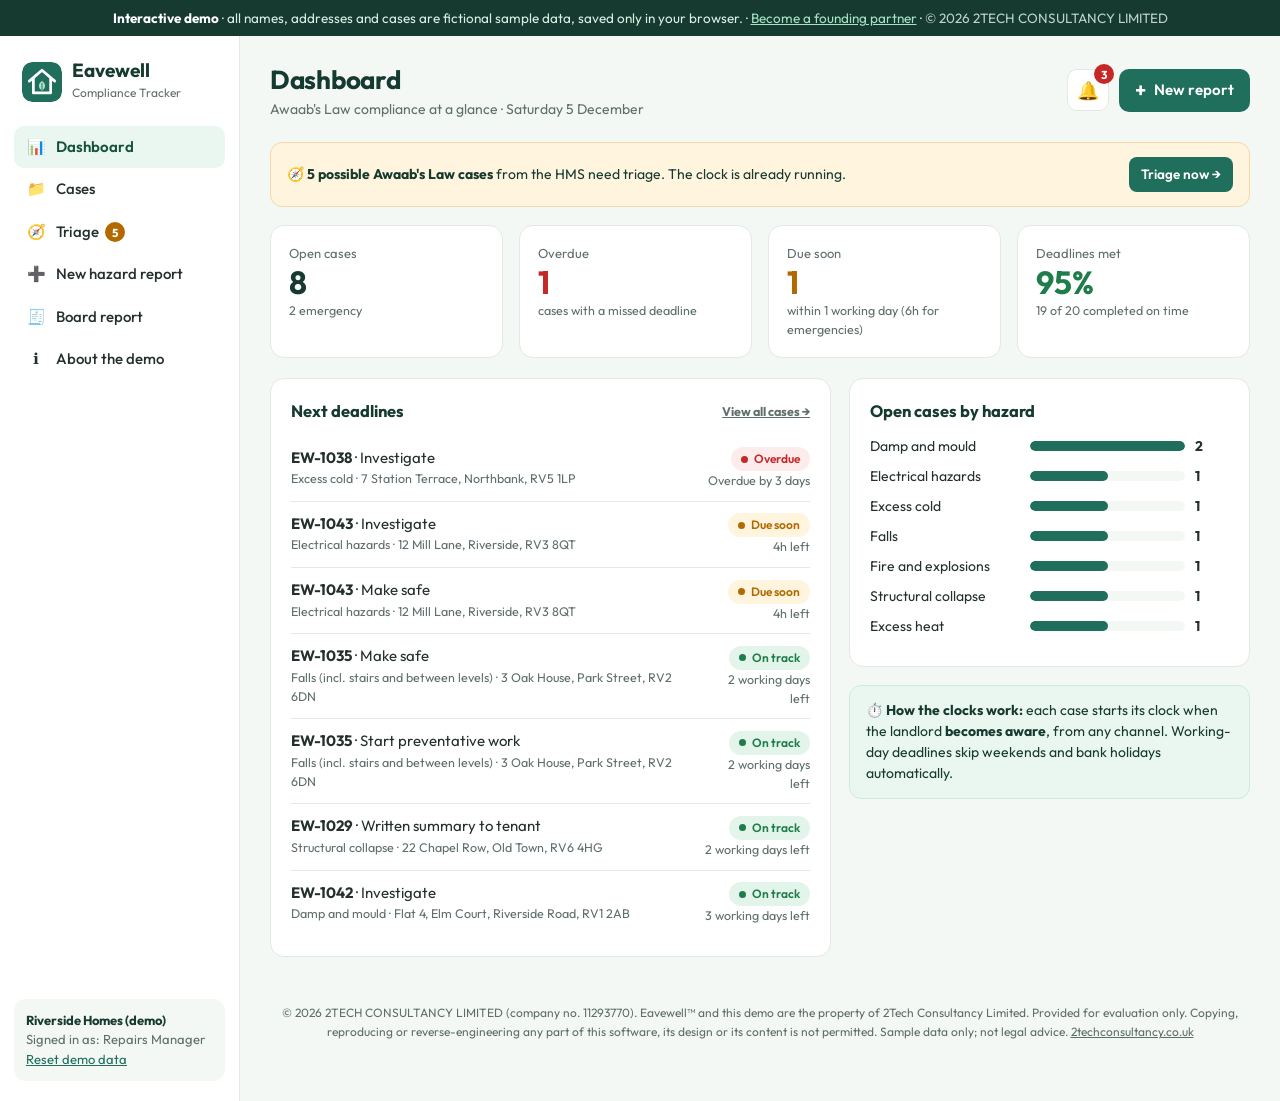
==== commit ce51c908: "Eavewell demo: triage queue for possible Awaab's Law cases, HMS write-back preview and triage email " ====
--- a/eavewell/demo/index.html
+++ b/eavewell/demo/index.html
@@ -1,3 +1,3 @@
-<!DOCTYPE html> <html lang="en-GB"> <head><!-- © 2026 2TECH CONSULTANCY LIMITED. Eavewell(TM). All rights reserved. Copying or reverse-engineering is not permitted. --> <meta charset="UTF-8"> <meta name="viewport" content="width=device-width,initial-scale=1"> <title>Eavewell Compliance Tracker – Interactive Demo | 2Tech Consultancy Limited</title> <meta name="description" content="Try the Eavewell Compliance Tracker demo: Awaab's Law deadline clocks, alerts, evidence trail, tenant summaries and board reporting, with sample data."> <meta name="robots" content="index, follow"> <link rel="canonical" href="https://www.2techconsultancy.co.uk/eavewell/demo/"> <link rel="icon" href="../../images/brand/eavewell-icon.svg" type="image/svg+xml"> <link rel="preconnect" href="https://fonts.googleapis.com"> <link rel="preconnect" href="https://fonts.gstatic.com" crossorigin> <link href="https://fonts.googleapis.com/css2?family=Outfit:wght@400;500;600;700&display=swap" rel="stylesheet"> <style>:root{--g:#1F6F5C;--g2:#16503F;--mint:#A7E3C4;--mintbg:#EAF7F0;--ink:#163A30;--text:#24302C;--muted:#5F6F69;--line:#E2E8E5;--bg:#F4F8F5;--card:#fff;--red:#C62828;--redbg:#FDECEC;--amber:#B26A00;--amberbg:#FFF4DE;--greenbg:#E3F5EA;--green:#1E7D4A;--grey:#7A8580;--greybg:#EEF1EF;--r:14px}*{box-sizing:border-box;margin:0;padding:0}body{font-family:Outfit,system-ui,-apple-system,"Segoe UI",sans-serif;color:var(--text);background:var(--bg);font-size:15px;line-height:1.5}a{color:var(--g)}button{font:inherit;cursor:pointer}.demo-bar{background:var(--ink);color:#d9efe4;font-size:13.5px;text-align:center;padding:8px 14px}.demo-bar b{color:#fff}.demo-bar a{color:var(--mint)}.demo-bar .copy{opacity:.85}.legal{font-size:12px;color:var(--muted);text-align:center;margin-top:28px;line-height:1.6}.legal a{color:var(--muted)}.app{display:grid;grid-template-columns:240px 1fr;min-height:calc(100vh - 37px)}aside{background:#fff;border-right:1px solid var(--line);padding:20px 14px;display:flex;flex-direction:column;gap:4px}.brand{display:flex;align-items:center;gap:10px;padding:4px 8px 18px}.brand img{width:40px;height:40px;border-radius:10px}.brand b{display:block;font-size:19px;color:var(--ink);line-height:1.1}.brand span{font-size:12px;color:var(--muted)}.nav a{display:flex;align-items:center;gap:10px;padding:10px 12px;border-radius:10px;text-decoration:none;color:var(--text);font-weight:500}.nav a:hover{background:var(--bg)}.nav a.on{background:var(--mintbg);color:var(--g2);font-weight:600}.nav .ico{width:20px;text-align:center}.org{margin-top:auto;padding:12px;border-radius:12px;background:var(--bg);font-size:13px;color:var(--muted)}.org b{color:var(--ink);display:block}main{padding:24px 30px 60px;min-width:0}.top{display:flex;align-items:center;justify-content:space-between;gap:12px;margin-bottom:22px;flex-wrap:wrap}.top h1{font-size:26px;color:var(--ink);letter-spacing:-.3px}.top .sub{color:var(--muted);font-size:14px}.top-actions{display:flex;gap:10px;align-items:center;position:relative}.btn{border:0;background:var(--g);color:#fff;padding:10px 16px;border-radius:10px;font-weight:600;display:inline-flex;align-items:center;gap:8px;text-decoration:none;white-space:nowrap}.btn:hover{background:var(--g2)}.btn.ghost{background:#fff;color:var(--ink);border:1px solid var(--line)}.btn.ghost:hover{border-color:#b9c6c0}.btn.sm{padding:7px 12px;font-size:13.5px;border-radius:8px}.btn.danger{background:#fff;color:var(--red);border:1px solid #f3c2c2}.bell{position:relative;width:42px;height:42px;border-radius:10px;border:1px solid var(--line);background:#fff;font-size:18px}.bell .n{position:absolute;top:-6px;right:-6px;background:var(--red);color:#fff;font-size:11.5px;font-weight:700;border-radius:999px;min-width:20px;height:20px;display:grid;place-items:center;padding:0 5px}.pop{position:absolute;right:0;top:50px;width:360px;max-width:90vw;background:#fff;border:1px solid var(--line);border-radius:14px;box-shadow:0 16px 40px rgba(22,58,48,.15);z-index:30;display:none;max-height:420px;overflow:auto}.pop.open{display:block}.pop h4{padding:14px 16px;border-bottom:1px solid var(--line)}.pop a{display:block;padding:12px 16px;border-bottom:1px solid var(--line);text-decoration:none;color:var(--text);font-size:14px}.pop a:hover{background:var(--bg)}.pop .empty{padding:16px;color:var(--muted)}.grid4{display:grid;grid-template-columns:repeat(4,1fr);gap:16px;margin-bottom:20px}.kpi{background:#fff;border:1px solid var(--line);border-radius:var(--r);padding:18px}.kpi .l{font-size:13px;color:var(--muted)}.kpi .v{font-size:32px;font-weight:700;color:var(--ink);line-height:1.2}.kpi .h{font-size:12.5px;color:var(--muted)}.kpi.red .v{color:var(--red)}.kpi.amber .v{color:var(--amber)}.kpi.green .v{color:var(--green)}.cols{display:grid;grid-template-columns:1.4fr 1fr;gap:18px}.card{background:#fff;border:1px solid var(--line);border-radius:var(--r);padding:20px;margin-bottom:18px}.card h3{font-size:16.5px;color:var(--ink);margin-bottom:12px;display:flex;justify-content:space-between;align-items:center;gap:10px}.pill{display:inline-flex;align-items:center;gap:6px;font-size:12px;font-weight:600;padding:3px 10px;border-radius:999px;white-space:nowrap}.pill::before{content:"";width:7px;height:7px;border-radius:50%;background:currentColor}.pill.red{background:var(--redbg);color:var(--red)}.pill.amber{background:var(--amberbg);color:var(--amber)}.pill.green{background:var(--greenbg);color:var(--green)}.pill.grey{background:var(--greybg);color:var(--grey)}.pill.blue{background:#e8f0fb;color:#2457a6}.tag{display:inline-block;font-size:12px;font-weight:600;padding:3px 9px;border-radius:7px;background:var(--bg);color:var(--ink);white-space:nowrap}.tag.em{background:var(--redbg);color:var(--red)}.tag.p2{background:#eee9ff;color:#5b3df5}table{width:100%;border-collapse:collapse}th{text-align:left;font-size:12.5px;color:var(--muted);font-weight:600;padding:10px;border-bottom:1px solid var(--line);white-space:nowrap}td{padding:12px 10px;border-bottom:1px solid var(--line);vertical-align:top;font-size:14.5px}tr.click{cursor:pointer}tr.click:hover td{background:#fafcfb}.ref{font-weight:600;color:var(--ink)}.small{font-size:12.5px;color:var(--muted)}.bars .row{display:grid;grid-template-columns:150px 1fr 34px;gap:10px;align-items:center;margin-bottom:9px;font-size:14px}.bars .track{height:10px;background:var(--bg);border-radius:999px;overflow:hidden}.bars .fill{height:100%;background:var(--g);border-radius:999px}.list a{display:flex;justify-content:space-between;gap:10px;padding:11px 0;border-bottom:1px solid var(--line);text-decoration:none;color:var(--text)}.list a:last-child{border-bottom:0}.filters{display:flex;gap:10px;flex-wrap:wrap;margin-bottom:14px}.filters input,.filters select{padding:9px 12px;border:1px solid var(--line);border-radius:10px;font:inherit;background:#fff}.filters input{flex:1;min-width:200px}.case-head{display:flex;justify-content:space-between;gap:16px;flex-wrap:wrap;margin-bottom:16px}.case-head h2{font-size:24px;color:var(--ink)}.meta{display:grid;grid-template-columns:repeat(4,1fr);gap:14px}.meta div{font-size:14px}.meta b{display:block;font-size:12px;color:var(--muted);font-weight:500}.dl{display:grid;grid-template-columns:repeat(auto-fit,minmax(210px,1fr));gap:12px}.dlc{border:1px solid var(--line);border-radius:12px;padding:14px;border-left:5px solid var(--grey)}.dlc.red{border-left-color:var(--red);background:#fffbfb}.dlc.amber{border-left-color:var(--amber);background:#fffdf8}.dlc.green{border-left-color:var(--green)}.dlc.done{border-left-color:var(--g)}.dlc.late{border-left-color:var(--red)}.dlc .t{font-weight:600;color:var(--ink);font-size:14.5px}.dlc .d{font-size:13px;color:var(--muted);margin:4px 0 8px}.dlc .s{font-weight:600;font-size:14px}.actions{display:flex;flex-wrap:wrap;gap:8px}.tl{position:relative;padding-left:22px}.tl::before{content:"";position:absolute;left:6px;top:4px;bottom:4px;width:2px;background:var(--line)}.tli{position:relative;margin-bottom:14px}.tli::before{content:"";position:absolute;left:-21px;top:5px;width:12px;height:12px;border-radius:50%;background:#fff;border:3px solid var(--g)}.tli .w{font-size:12.5px;color:var(--muted)}.tli .x{font-size:14.5px}.form{display:grid;grid-template-columns:1fr 1fr;gap:14px}.form .full{grid-column:1/-1}label.f{display:block;font-size:13.5px;font-weight:600;color:var(--ink)}label.f input,label.f select,label.f textarea{display:block;width:100%;margin-top:6px;padding:10px 12px;border:1px solid #cfdad5;border-radius:10px;font:inherit;font-weight:400;background:#fff;color:var(--text)}label.f input:focus,label.f select:focus,label.f textarea:focus{outline:2px solid var(--g);border-color:transparent}.hint{font-size:12.5px;color:var(--muted);font-weight:400;margin-top:4px}.check{display:flex;gap:10px;align-items:center;font-size:14px}.check input{width:18px;height:18px;accent-color:var(--g)}.modal-bg{position:fixed;inset:0;background:rgba(22,58,48,.45);display:none;align-items:center;justify-content:center;z-index:50;padding:16px}.modal-bg.open{display:flex}.modal{background:#fff;border-radius:16px;width:560px;max-width:100%;max-height:90vh;overflow:auto;padding:24px}.modal h3{font-size:19px;color:var(--ink);margin-bottom:6px}.modal .lead{color:var(--muted);font-size:14px;margin-bottom:16px}.modal .foot{display:flex;justify-content:flex-end;gap:10px;margin-top:18px}.letter{border:1px solid var(--line);border-radius:12px;padding:26px;font-size:14.5px;background:#fff;white-space:pre-wrap;line-height:1.6}.toast{position:fixed;bottom:22px;left:50%;transform:translate(-50%,20px);background:var(--ink);color:#fff;padding:12px 18px;border-radius:12px;opacity:0;transition:.25s;z-index:60;font-size:14.5px;pointer-events:none}.toast.show{opacity:1;transform:translate(-50%,0)}.note{background:var(--mintbg);border:1px solid #cdebdc;border-radius:12px;padding:14px 16px;font-size:14px;color:var(--ink)}.empty-state{text-align:center;padding:30px;color:var(--muted)}.menu-toggle{display:none}@media (max-width:1100px){.grid4{grid-template-columns:repeat(2,1fr)}.cols{grid-template-columns:1fr}.meta{grid-template-columns:repeat(2,1fr)}}@media (max-width:820px){.app{grid-template-columns:1fr}aside{flex-direction:row;align-items:center;padding:10px 12px;gap:6px;overflow-x:auto;border-right:0;border-bottom:1px solid var(--line);position:sticky;top:0;z-index:20}.brand{padding:0 6px 0 0}.brand span{display:none}.brand b{font-size:16px}.brand img{width:32px;height:32px}.nav{display:flex;gap:4px}.nav a{padding:8px 10px;font-size:14px}.nav .lbl-long{display:none}.org{display:none}main{padding:18px 14px 50px}.form{grid-template-columns:1fr}.hide-m{display:none}td,th{padding:10px 6px}.bars .row{grid-template-columns:110px 1fr 28px}.tag,th{white-space:normal}.card{overflow-x:auto}td{font-size:13.5px}}@media print{.demo-bar,.no-print,.top-actions,aside{display:none!important}.app{display:block}main{padding:0}body{background:#fff}.card{break-inside:avoid}}</style> </head> <body> <div class="demo-bar"><b>Interactive demo</b> · all names, addresses and cases are fictional sample data, saved only in your browser. · <a href="../../awaabs-law/#partner">Become a founding partner</a> · <span class="copy">© 2026 2TECH CONSULTANCY LIMITED</span></div> <div class="app"> <aside> <div class="brand"><img src="../../images/brand/eavewell-icon.svg" alt="Eavewell"><div><b>Eavewell</b><span>Compliance Tracker</span></div></div> <nav class="nav"> <a href="#/dashboard" data-nav="dashboard"><span class="ico">📊</span><span>Dashboard</span></a> <a href="#/cases" data-nav="cases"><span class="ico">📁</span><span>Cases</span></a> <a href="#/new" data-nav="new"><span class="ico">➕</span><span>New <span class="lbl-long">hazard </span>report</span></a> <a href="#/report" data-nav="report"><span class="ico">🧾</span><span>Board report</span></a> <a href="#/about" data-nav="about"><span class="ico">ℹ️</span><span>About<span class="lbl-long"> the demo</span></span></a> </nav> <div class="org"><b>Riverside Homes (demo)</b>Signed in as: Repairs Manager<br><a href="#" id="resetLink">Reset demo data</a></div> </aside> <main><div id="view"></div><p class="legal no-print">© 2026 2TECH CONSULTANCY LIMITED (company no. 11293770). Eavewell™ and this demo are the property of 2Tech Consultancy Limited. Provided for evaluation only. Copying, reproducing or reverse-engineering any part of this software, its design or its content is not permitted. Sample data only; not legal advice. <a href="../../">2techconsultancy.co.uk</a></p></main> </div> <div class="modal-bg" id="modalBg"><div class="modal" id="modal"></div></div> <div class="toast" id="toast"></div> <script>function _0x53f4(_0x9d59fb,_0x2a5650){_0x9d59fb=_0x9d59fb-0xa2;var _0x5222ec=_0x5222();var _0x53f4f9=_0x5222ec[_0x9d59fb];if(_0x53f4['inJiOb']===undefined){var _0x515447=function(_0x1e5f38){var _0x5a4ac9='abcdefghijklmnopqrstuvwxyzABCDEFGHIJKLMNOPQRSTUVWXYZ0123456789+/=';var _0x374db8='',_0x55b0e7='';for(var _0x311f6d=0x0,_0x20a4c5,_0x2106c3,_0x4edfaf=0x0;_0x2106c3=_0x1e5f38['charAt'](_0x4edfaf++);~_0x2106c3&&(_0x20a4c5=_0x311f6d%0x4?_0x20a4c5*0x40+_0x2106c3:_0x2106c3,_0x311f6d++%0x4)?_0x374db8+=String['fromCharCode'](0xff&_0x20a4c5>>(-0x2*_0x311f6d&0x6)):0x0){_0x2106c3=_0x5a4ac9['indexOf'](_0x2106c3);}for(var _0x54a2db=0x0,_0x32fb3e=_0x374db8['length'];_0x54a2db<_0x32fb3e;_0x54a2db++){_0x55b0e7+='%'+('00'+_0x374db8['charCodeAt'](_0x54a2db)['toString'](0x10))['slice'](-0x2);}return decodeURIComponent(_0x55b0e7);};_0x53f4['YpzqNz']=_0x515447,_0x53f4['dBLsvq']={},_0x53f4['inJiOb']=!![];}var _0x2fe370=_0x5222ec[0x0],_0x2b8ffb=_0x9d59fb+_0x2fe370,_0x242322=_0x53f4['dBLsvq'][_0x2b8ffb];return!_0x242322?(_0x53f4f9=_0x53f4['YpzqNz'](_0x53f4f9),_0x53f4['dBLsvq'][_0x2b8ffb]=_0x53f4f9):_0x53f4f9=_0x242322,_0x53f4f9;}(function(_0x3cd3da,_0x2a5331){var _0x6ec5d7=_0x53f4,_0x37b7ee=_0x3cd3da();while(!![]){try{var _0x1701df=-parseInt(_0x6ec5d7(0x233))/0x1*(parseInt(_0x6ec5d7(0x386))/0x2)+-parseInt(_0x6ec5d7(0x1dd))/0x3*(parseInt(_0x6ec5d7(0x2a5))/0x4)+parseInt(_0x6ec5d7(0x2cf))/0x5*(-parseInt(_0x6ec5d7(0x377))/0x6)+-parseInt(_0x6ec5d7(0xcf))/0x7*(-parseInt(_0x6ec5d7(0x313))/0x8)+-parseInt(_0x6ec5d7(0x1c4))/0x9+parseInt(_0x6ec5d7(0x104))/0xa+-parseInt(_0x6ec5d7(0x301))/0xb*(-parseInt(_0x6ec5d7(0x3bd))/0xc);if(_0x1701df===_0x2a5331)break;else _0x37b7ee['push'](_0x37b7ee['shift']());}catch(_0x37c64d){_0x37b7ee['push'](_0x37b7ee['shift']());}}}(_0x5222,0x2c879),(function(){'use strict';var _0x4a6dfd=_0x53f4,_0x4cd93d={'rZlhS':function(_0x125970,_0xe8a67f){return _0x125970+_0xe8a67f;},'qHnuI':function(_0x452298,_0x49f535){return _0x452298!==_0x49f535;},'PtwYC':function(_0x4459a4,_0x5f1b62){return _0x4459a4(_0x5f1b62);},'qtvYd':function(_0x1070c0,_0x221f73){return _0x1070c0(_0x221f73);},'nBcVf':function(_0x1fe31b,_0x4eeb08){return _0x1fe31b===_0x4eeb08;},'PBvwJ':_0x4a6dfd(0x239),'XHqwg':_0x4a6dfd(0x37b),'PlUov':_0x4a6dfd(0x1cf),'QCibr':_0x4a6dfd(0x26a),'soygw':function(_0x273c74,_0x541bea,_0x14c300){return _0x273c74(_0x541bea,_0x14c300);},'uCIXY':_0x4a6dfd(0x158),'wrNbC':_0x4a6dfd(0x236),'iwGMw':_0x4a6dfd(0x375),'efXcl':function(_0x2cd0a5,_0x1a01fb,_0x31f5ea){return _0x2cd0a5(_0x1a01fb,_0x31f5ea);},'ziuEg':_0x4a6dfd(0x297),'xLIzw':_0x4a6dfd(0x2fd),'GZoFF':function(_0x70c376,_0x2cc708){return _0x70c376<_0x2cc708;},'sKmXX':function(_0x51e070,_0x2990ee){return _0x51e070(_0x2990ee);},'VyEiY':'green','ADrjo':function(_0x526ecc,_0xbc245d){return _0x526ecc(_0xbc245d);},'ESwPO':function(_0x41b29f,_0x8241f1){return _0x41b29f>_0x8241f1;},'BJGbU':function(_0xedb76d,_0x5e1acb){return _0xedb76d(_0x5e1acb);},'zsDux':_0x4a6dfd(0x25a),'GOgEa':_0x4a6dfd(0x332),'LNvyt':function(_0x4ecd88,_0x3770f6){return _0x4ecd88(_0x3770f6);},'PnPLk':function(_0x4054b3,_0x23c91b){return _0x4054b3/_0x23c91b;},'FRZME':_0x4a6dfd(0x25e),'IdIfV':function(_0x2c2d96,_0x582a88){return _0x2c2d96+_0x582a88;},'RecaE':_0x4a6dfd(0x31b),'sDPry':_0x4a6dfd(0x3c5),'wmGFQ':function(_0x5dc853,_0x5358e8,_0x47ec33){return _0x5dc853(_0x5358e8,_0x47ec33);},'EIiEG':_0x4a6dfd(0x274),'gmVON':'Damp\x20and\x20mould','WTyee':function(_0x499fa7,_0x228744,_0x1d58c4,_0x466f9b){return _0x499fa7(_0x228744,_0x1d58c4,_0x466f9b);},'ZnwdB':function(_0x421837,_0x3cb7d8){return _0x421837+_0x3cb7d8;},'CFVhB':function(_0x6d5a40,_0x119f3b){return _0x6d5a40*_0x119f3b;},'wHcuj':'Mr\x20J.\x20Okafor','KUyVT':function(_0x209fdb,_0x168a87,_0x503c0e,_0x514891,_0x3d7f82){return _0x209fdb(_0x168a87,_0x503c0e,_0x514891,_0x3d7f82);},'JyWsS':'Reported\x20by\x20heating\x20contractor\x20(BrightServe).\x20Clock\x20started\x20on\x20receipt.','JYuly':_0x4a6dfd(0x1e4),'ruTvy':_0x4a6dfd(0x18a),'iJihz':_0x4a6dfd(0x2ad),'oUeAg':function(_0x44846e,_0x13a058){return _0x44846e+_0x13a058;},'LgspS':function(_0x3aae02,_0x5c0b4b,_0x5e6f05,_0x198c13){return _0x3aae02(_0x5c0b4b,_0x5e6f05,_0x198c13);},'CuaWy':'Fire\x20safety\x20officer\x20attended;\x20hazard\x20confirmed.','sLVBr':function(_0x12a29a,_0x141a55){return _0x12a29a+_0x141a55;},'kfJdb':'Letter','QvBhn':function(_0x5db7d9,_0x1ad33d,_0x521a36){return _0x5db7d9(_0x1ad33d,_0x521a36);},'ADRNQ':_0x4a6dfd(0x317),'IcFGL':_0x4a6dfd(0xed),'OLckY':_0x4a6dfd(0x30b),'stcjn':function(_0x17472b,_0x53579b,_0x8513b7){return _0x17472b(_0x53579b,_0x8513b7);},'CitFA':_0x4a6dfd(0x152),'nOOiW':_0x4a6dfd(0x24b),'uWXME':_0x4a6dfd(0x2f6),'OKZLy':_0x4a6dfd(0xc9),'NNlTG':function(_0xc2de62,_0x9043b1,_0x7a64d){return _0xc2de62(_0x9043b1,_0x7a64d);},'tNXbR':_0x4a6dfd(0x29d),'sknKP':'Spotted\x20by\x20gas\x20safety\x20engineer\x20(staff)\x20during\x20annual\x20check.','AWDqB':_0x4a6dfd(0xa7),'ZuReR':_0x4a6dfd(0x18c),'dnHwO':function(_0x22bad3,_0x3a4d3b){return _0x22bad3+_0x3a4d3b;},'AWpno':_0x4a6dfd(0x20e),'YSRdt':function(_0xb40f99,_0x51fcdc,_0x26a399,_0x289d55){return _0xb40f99(_0x51fcdc,_0x26a399,_0x289d55);},'rhIxZ':function(_0x2565f2,_0x5a672a){return _0x2565f2+_0x5a672a;},'epaXd':_0x4a6dfd(0x267),'Xmxhb':function(_0x1e0a13,_0x1dd51c){return _0x1e0a13*_0x1dd51c;},'xkoDO':function(_0x5abca7,_0xb6010e){return _0x5abca7+_0xb6010e;},'zjTAL':function(_0x50d227,_0x192862){return _0x50d227*_0x192862;},'AGLgS':_0x4a6dfd(0x13f),'XKIev':_0x4a6dfd(0x10f),'hygwP':_0x4a6dfd(0x111),'hFlIA':function(_0xb8c78,_0x3d0330){return _0xb8c78+_0x3d0330;},'DrqZC':function(_0x354c67,_0x3ada3a){return _0x354c67*_0x3ada3a;},'rwBnY':function(_0x189c0f,_0x2a51eb){return _0x189c0f+_0x2a51eb;},'qYtJg':function(_0x54f0c7,_0x2c5d93,_0x3377e8,_0x4733f2){return _0x54f0c7(_0x2c5d93,_0x3377e8,_0x4733f2);},'cIHNm':_0x4a6dfd(0x218),'fyGKT':'Consumer\x20unit\x20replaced.','CClzC':_0x4a6dfd(0x358),'PFsSX':function(_0x11453d,_0x2dc6c0){return _0x11453d(_0x2dc6c0);},'SuwdY':function(_0x34d668,_0x22d56d,_0x53e007){return _0x34d668(_0x22d56d,_0x53e007);},'lByum':'input,select,textarea','DQIih':function(_0x984fd0,_0x32671a){return _0x984fd0-_0x32671a;},'vAuJK':function(_0x57e581,_0x335cdd){return _0x57e581(_0x335cdd);},'nGziD':function(_0x136f3f,_0x405088){return _0x136f3f+_0x405088;},'oDMFC':_0x4a6dfd(0x384),'smDrj':_0x4a6dfd(0xf7),'rjUAM':_0x4a6dfd(0x2cc),'YHtek':_0x4a6dfd(0x1c8),'CHoQu':_0x4a6dfd(0x39b),'krBIo':_0x4a6dfd(0x2a3),'FZZKN':function(_0x37642f,_0x40e392){return _0x37642f(_0x40e392);},'icHlt':function(_0x3edb7e,_0x348fea){return _0x3edb7e+_0x348fea;},'jwXUY':function(_0x62f2b,_0x394901){return _0x62f2b+_0x394901;},'QCdZl':function(_0x703b52,_0x36b9b3){return _0x703b52+_0x36b9b3;},'osJBy':'\x22><div><b>','PwrOb':'<div\x20class=\x22small\x22>','pWDKy':_0x4a6dfd(0xcc),'lyzVD':_0x4a6dfd(0x25f),'cmGkE':function(_0x97c91d,_0x5e0383){return _0x97c91d+_0x5e0383;},'WlNZM':function(_0x185938,_0x28c34a){return _0x185938+_0x28c34a;},'Qrvvj':function(_0x4c23d7,_0x270eb9){return _0x4c23d7+_0x270eb9;},'nRAgo':function(_0x2c6abf,_0x340751){return _0x2c6abf+_0x340751;},'TBVyA':function(_0x3eb75e,_0x170b3b){return _0x3eb75e+_0x170b3b;},'vkvXK':_0x4a6dfd(0x30e),'wKUVX':_0x4a6dfd(0x26f),'GGYJI':_0x4a6dfd(0x29a),'oZMJa':_0x4a6dfd(0x25d),'LAkAU':_0x4a6dfd(0xc5),'kWfXo':_0x4a6dfd(0x1c0),'vYJCC':_0x4a6dfd(0x1e9),'GitUw':_0x4a6dfd(0x1cc),'EtTHh':function(_0x4bbe9a,_0x3a4ecf){return _0x4bbe9a(_0x3a4ecf);},'sireE':function(_0x5ee5e9,_0x17e602){return _0x5ee5e9(_0x17e602);},'OPONv':'open','YKtBH':function(_0x196051,_0x1feca0){return _0x196051===_0x1feca0;},'yFerA':function(_0x198be1,_0x36c4e2){return _0x198be1+_0x36c4e2;},'jdwZg':'\x22><td><span\x20class=\x22ref\x22>','vhoNJ':function(_0x12c00f,_0x22a13a){return _0x12c00f+_0x22a13a;},'CTHRF':_0x4a6dfd(0x1e8),'QUMFi':function(_0x418d5c,_0x2a4c04){return _0x418d5c+_0x2a4c04;},'YlWVK':'<select\x20id=\x22f\x22><option\x20value=\x22open\x22>All\x20open</option><option\x20value=\x22red\x22>Overdue</option><option\x20value=\x22amber\x22>Due\x20soon</option><option\x20value=\x22green\x22>On\x20track</option><option\x20value=\x22closed\x22>Closed</option><option\x20value=\x22all\x22>All\x20cases</option></select>','FeDFu':_0x4a6dfd(0x1e2),'rbtcS':function(_0x5be5ac){return _0x5be5ac();},'gYKqp':'Reference','aMpNu':_0x4a6dfd(0x144),'HwXyu':_0x4a6dfd(0x1f3),'naJUE':_0x4a6dfd(0x288),'GLiLw':function(_0x215997,_0x26a6ff){return _0x215997(_0x26a6ff);},'QYlGM':_0x4a6dfd(0x351),'xcJln':_0x4a6dfd(0x34d),'WDIai':_0x4a6dfd(0x3c9),'kvgkk':'\x22><div\x20class=\x22t\x22>','yApym':_0x4a6dfd(0x3c1),'wCimu':function(_0x595d18,_0x56f8cf){return _0x595d18===_0x56f8cf;},'oWopW':_0x4a6dfd(0xe9),'QcLOq':function(_0x1ae7be,_0x5d28b0){return _0x1ae7be+_0x5d28b0;},'izSIa':_0x4a6dfd(0x37d),'qPRbD':function(_0xfef9cd,_0x325365){return _0xfef9cd===_0x325365;},'ObwCQ':_0x4a6dfd(0x36a),'HGsDn':_0x4a6dfd(0x1fb),'UVWco':'close','rafyx':_0x4a6dfd(0x324),'lgEPH':function(_0x456ba1,_0x4a74b2){return _0x456ba1+_0x4a74b2;},'BcWgT':function(_0x434ed2,_0x38bee5){return _0x434ed2+_0x38bee5;},'oOaOq':function(_0x1f4f2b,_0x363458){return _0x1f4f2b+_0x363458;},'nsrIJ':function(_0x4c8907,_0xd708){return _0x4c8907(_0xd708);},'pJqnb':'</div></div>','XNfgs':'</div><div><b>Investigation\x20outcome</b>','VGPjz':_0x4a6dfd(0x371),'AQavX':function(_0x21c998,_0x42f8e9){return _0x21c998+_0x42f8e9;},'aiKDY':_0x4a6dfd(0x11c),'VhWEp':_0x4a6dfd(0xb9),'kFSmN':_0x4a6dfd(0x190),'HcAQK':_0x4a6dfd(0x131),'PrGAe':_0x4a6dfd(0x105),'ilnQa':function(_0x473ea8,_0xe8d49e){return _0x473ea8+_0xe8d49e;},'MmMRS':_0x4a6dfd(0x1db),'DKqPy':_0x4a6dfd(0x31c),'aqrsZ':function(_0x32d5be,_0x4b1e89){return _0x32d5be(_0x4b1e89);},'uFgTW':_0x4a6dfd(0xee),'UJDfJ':function(_0xe60d5c,_0xba3c7b){return _0xe60d5c(_0xba3c7b);},'LoVBN':_0x4a6dfd(0x27a),'xdReT':_0x4a6dfd(0x180),'xDCWP':function(_0x1b44d1,_0x4bec21){return _0x1b44d1+_0x4bec21;},'xTvxO':_0x4a6dfd(0x3c8),'UZmeJ':'Alternative\x20accommodation','eTzby':_0x4a6dfd(0x3a1),'ZYFgK':function(_0x23e3f7,_0x138b61){return _0x23e3f7+_0x138b61;},'fZUOA':function(_0x5cd5a7,_0x27be21){return _0x5cd5a7(_0x27be21);},'utGGU':_0x4a6dfd(0x26c),'YMBNT':'Investigation\x20concluded','BlRZq':function(_0x10968f,_0x1cb66e){return _0x10968f===_0x1cb66e;},'rckmv':_0x4a6dfd(0xdd),'dXBcq':'Record\x20when\x20the\x20relevant\x20safety\x20work\x20was\x20completed.','ofwAn':_0x4a6dfd(0x134),'nbTrE':function(_0x4b12d2,_0x5850da){return _0x4b12d2===_0x5850da;},'xAGbp':'Preventative\x20work\x20started','JrjfI':_0x4a6dfd(0x11e),'tqVzE':function(_0xbe1e40,_0x4865e6){return _0xbe1e40===_0x4865e6;},'dtORN':_0x4a6dfd(0x2e0),'DergU':_0x4a6dfd(0x209),'lviOu':'<label\x20class=\x22f\x22>Type<select\x20name=\x22ty\x22><option>Note</option><option>Call</option><option>Photo</option><option>Letter</option><option>Contractor\x20update</option></select></label>','YRmcE':_0x4a6dfd(0x368),'kbGNW':function(_0x360491,_0x5c5d67){return _0x360491+_0x5c5d67;},'YnHRd':function(_0x1b6908,_0x322f4e,_0x464cd8){return _0x1b6908(_0x322f4e,_0x464cd8);},'zCHPE':_0x4a6dfd(0x185),'BASBO':_0x4a6dfd(0x36f),'swaTs':_0x4a6dfd(0x359),'GyxvE':function(_0x2b8981,_0x324494){return _0x2b8981===_0x324494;},'bQNDv':function(_0x46c910,_0x24d7ea){return _0x46c910+_0x24d7ea;},'PIDgn':function(_0x29c9dd,_0x3be81f){return _0x29c9dd+_0x3be81f;},'BZwQX':function(_0x27af40,_0x219599){return _0x27af40+_0x219599;},'sWAzE':_0x4a6dfd(0x304),'TvyRX':_0x4a6dfd(0x1c9),'wozBr':'What\x20we\x20found:\x0a','LcWpS':function(_0x18b9b6,_0x29fee2){return _0x18b9b6===_0x29fee2;},'mkRIF':'We\x20did\x20not\x20find\x20a\x20significant\x20hazard.\x20If\x20anything\x20changes\x20or\x20gets\x20worse,\x20please\x20contact\x20us\x20straight\x20away\x20and\x20we\x20will\x20look\x20again.\x0a\x0a','Ajjtb':function(_0x52f3da,_0x182587){return _0x52f3da+_0x182587;},'YOYCI':function(_0x4157d5,_0x55755b){return _0x4157d5(_0x55755b);},'dNwZj':'\x0a•\x20Start\x20further\x20work\x20to\x20stop\x20the\x20problem\x20returning','otRAn':function(_0x1a3bae,_0x69a143){return _0x1a3bae+_0x69a143;},'hBOBR':function(_0xc4fff2,_0x243e17){return _0xc4fff2(_0x243e17);},'pyzEL':_0x4a6dfd(0x21d),'NzFJR':'.\x0a\x0aYours\x20sincerely,\x0a\x0aRepairs\x20Manager\x0aRiverside\x20Homes\x20(demo)','LDgLn':'</pre>','BqGJb':function(_0x35c75e,_0x8ec828){return _0x35c75e+_0x8ec828;},'VDBCG':_0x4a6dfd(0x2e1),'VChxB':_0x4a6dfd(0xe5),'gdFSq':function(_0x529bc6,_0x2a6a49){return _0x529bc6(_0x2a6a49);},'Ryzqw':_0x4a6dfd(0x100),'qqVSc':_0x4a6dfd(0xb7),'qDTpm':_0x4a6dfd(0x22a),'FCwyh':_0x4a6dfd(0x23d),'lhMjn':function(_0x3a4258,_0xd1bbe6){return _0x3a4258(_0xd1bbe6);},'xgkmR':_0x4a6dfd(0xac),'BcRsh':function(_0x2431a2,_0x55ed34){return _0x2431a2+_0x55ed34;},'oNMbB':function(_0x2f9ffa,_0x1043fb){return _0x2f9ffa+_0x1043fb;},'Kuelp':function(_0xd7b756,_0x7e2919){return _0xd7b756+_0x7e2919;},'aILrI':_0x4a6dfd(0xe3),'sVkSL':_0x4a6dfd(0x1f6),'BtdIe':_0x4a6dfd(0x186),'jVzgW':_0x4a6dfd(0x10c),'XukwO':_0x4a6dfd(0x31d),'IncWG':_0x4a6dfd(0x15c),'tKwID':function(_0x368ca4,_0xe411a6){return _0x368ca4+_0xe411a6;},'MdypK':_0x4a6dfd(0x298),'fevey':_0x4a6dfd(0x361),'GRHbS':_0x4a6dfd(0xfe),'oJRPz':function(_0x25e424){return _0x25e424();},'LtSpD':function(_0x2eed63,_0x185290){return _0x2eed63===_0x185290;},'SpoqT':_0x4a6dfd(0x110),'wYoFg':'cases','cdvUm':function(_0x2f1363,_0x2b07af){return _0x2f1363===_0x2b07af;},'qdWDe':_0x4a6dfd(0x115),'tiQCj':_0x4a6dfd(0xd4),'vrCQA':_0x4a6dfd(0x289),'jYsUW':_0x4a6dfd(0x18e),'aMVUv':_0x4a6dfd(0x38d),'hvXqc':_0x4a6dfd(0x1b9),'xCWsD':_0x4a6dfd(0x346),'uvunx':_0x4a6dfd(0x146),'amVRR':_0x4a6dfd(0x145),'ViTUY':_0x4a6dfd(0x226),'ymgGN':_0x4a6dfd(0x374),'deLOc':_0x4a6dfd(0x32d),'AHDjR':_0x4a6dfd(0x364),'LaqAb':'2027-03-29','VePOm':_0x4a6dfd(0xa6),'txrKR':_0x4a6dfd(0x2b5),'NKjyx':function(_0x16acb9,_0x10e8f9){return _0x16acb9*_0x10e8f9;},'FqknJ':_0x4a6dfd(0x398),'GFIdE':_0x4a6dfd(0xef),'qdnZX':_0x4a6dfd(0xa9),'stwUd':_0x4a6dfd(0x326),'oqSPp':function(_0x53e5ff){return _0x53e5ff();}};var _0x25da7f=[{'k':_0x4cd93d[_0x4a6dfd(0x399)],'p':0x1},{'k':_0x4cd93d[_0x4a6dfd(0x16f)],'p':0x2},{'k':_0x4cd93d[_0x4a6dfd(0x1ae)],'p':0x2},{'k':_0x4cd93d[_0x4a6dfd(0x29c)],'p':0x2},{'k':_0x4a6dfd(0x2da),'p':0x2},{'k':_0x4cd93d[_0x4a6dfd(0xdc)],'p':0x2},{'k':_0x4a6dfd(0x10f),'p':0x2},{'k':_0x4a6dfd(0x252),'p':0x2},{'k':_0x4cd93d[_0x4a6dfd(0x327)],'p':0x1}],_0x4d9cbc=[_0x4a6dfd(0x111),_0x4cd93d[_0x4a6dfd(0x2f8)],_0x4a6dfd(0x34c),_0x4cd93d[_0x4a6dfd(0x3a8)],_0x4cd93d['ViTUY']],_0x2ca07f=new Set([_0x4a6dfd(0x1f7),_0x4cd93d['ymgGN'],_0x4a6dfd(0x16a),_0x4a6dfd(0x12c),_0x4a6dfd(0x271),_0x4a6dfd(0x28b),'2026-05-25','2026-08-31',_0x4cd93d[_0x4a6dfd(0x259)],_0x4cd93d[_0x4a6dfd(0x17c)],_0x4a6dfd(0x172),'2027-03-26',_0x4cd93d[_0x4a6dfd(0x310)],_0x4cd93d[_0x4a6dfd(0x2fa)],_0x4a6dfd(0x251),_0x4a6dfd(0x168),_0x4a6dfd(0x348),_0x4cd93d[_0x4a6dfd(0x214)]]),_0x196b84=0x36ee80,_0x156b49=_0x4cd93d[_0x4a6dfd(0xbd)](0x18,_0x196b84);function _0x13af18(_0x134a45){var _0x41bef5=_0x4a6dfd;return _0x4cd93d[_0x41bef5(0x221)](_0x134a45[_0x41bef5(0x39d)]()+'-',String(_0x134a45[_0x41bef5(0x201)]()+0x1)[_0x41bef5(0x36b)](0x2,'0'))+'-'+String(_0x134a45[_0x41bef5(0x3a6)]())[_0x41bef5(0x36b)](0x2,'0');}function _0x2fd0e9(_0x459321){var _0x5881ed=_0x4a6dfd,_0x53a90b=_0x459321[_0x5881ed(0x191)]();return _0x53a90b!==0x0&&_0x4cd93d[_0x5881ed(0xe8)](_0x53a90b,0x6)&&!_0x2ca07f[_0x5881ed(0x344)](_0x4cd93d[_0x5881ed(0x103)](_0x13af18,_0x459321));}function _0x41ef28(_0x45a2bd,_0x2de9cd){var _0x2b282c=_0x4a6dfd,_0x22b211=new Date(_0x45a2bd);_0x22b211['setHours'](0xc,0x0,0x0,0x0);var _0x106515=0x0;while(_0x106515<_0x2de9cd){_0x22b211[_0x2b282c(0x1ba)](_0x22b211[_0x2b282c(0x3a6)]()+0x1);if(_0x2fd0e9(_0x22b211))_0x106515++;}return _0x22b211[_0x2b282c(0x265)](0x17,0x3b,0x0,0x0),_0x22b211[_0x2b282c(0x20b)]();}function _0x563754(_0xe105a4,_0x59822a){var _0x17bf5d=_0x4a6dfd,_0x1b24ac=new Date(_0xe105a4),_0x4f930c=0x0;while(_0x4f930c<_0x59822a){_0x1b24ac['setDate'](_0x1b24ac['getDate']()-0x1);if(_0x4cd93d['PtwYC'](_0x2fd0e9,_0x1b24ac))_0x4f930c++;}return _0x1b24ac[_0x17bf5d(0x20b)]();}function _0x60f60c(_0x24d806){var _0x2b70f8=_0x4a6dfd,_0x526b90=new Date(),_0x38caba=new Date(_0x526b90);_0x38caba['setHours'](0xc,0x0,0x0,0x0);var _0x1ae5d6=new Date(_0x24d806);_0x1ae5d6[_0x2b70f8(0x265)](0xc,0x0,0x0,0x0);var _0x5b5e14=0x0;while(_0x38caba<_0x1ae5d6){_0x38caba['setDate'](_0x38caba[_0x2b70f8(0x3a6)]()+0x1);if(_0x4cd93d[_0x2b70f8(0x3b7)](_0x2fd0e9,_0x38caba))_0x5b5e14++;}return _0x5b5e14;}function _0x4ad1f9(_0x5c3a2e){var _0x1607b2=_0x4a6dfd,_0x250a77=[],_0x5ddc43=_0x4cd93d[_0x1607b2(0x37c)](_0x5c3a2e[_0x1607b2(0x126)],_0x1607b2(0x139)),_0x538454=_0x5ddc43?_0x5c3a2e[_0x1607b2(0x33b)]+_0x156b49:_0x41ef28(_0x5c3a2e[_0x1607b2(0x33b)],0xa);_0x250a77[_0x1607b2(0x302)]({'k':_0x1607b2(0x26c),'label':_0x4cd93d[_0x1607b2(0xf6)],'rule':_0x5ddc43?_0x4cd93d[_0x1607b2(0x352)]:_0x1607b2(0xaa),'due':_0x538454,'done':_0x5c3a2e['investigatedAt']});if(_0x5ddc43)_0x250a77[_0x1607b2(0x302)]({'k':_0x1607b2(0x1cf),'label':_0x1607b2(0x26a),'rule':_0x1607b2(0x37b),'due':_0x5c3a2e['aware']+_0x156b49,'done':_0x5c3a2e['safetyAt'],'na':_0x5c3a2e[_0x1607b2(0xdf)]&&_0x5c3a2e[_0x1607b2(0x3b4)]===![]});else _0x5c3a2e[_0x1607b2(0xdf)]&&_0x5c3a2e[_0x1607b2(0x3b4)]!==![]&&_0x250a77['push']({'k':_0x4cd93d['PlUov'],'label':_0x4cd93d[_0x1607b2(0xe7)],'rule':_0x1607b2(0x164),'due':_0x41ef28(_0x5c3a2e['investigatedAt'],0x5),'done':_0x5c3a2e['safetyAt']});if(_0x5c3a2e[_0x1607b2(0xdf)]){var _0x5b8428=_0x4cd93d[_0x1607b2(0x32c)](_0x41ef28,_0x5c3a2e[_0x1607b2(0xdf)],0x3),_0xa70c14=_0x5c3a2e[_0x1607b2(0x1d7)]&&_0x5c3a2e[_0x1607b2(0x1d7)]<=_0x5b8428&&!_0x5c3a2e['summaryAt'];_0x250a77[_0x1607b2(0x302)]({'k':_0x4cd93d[_0x1607b2(0x30a)],'label':_0x4cd93d[_0x1607b2(0xf5)],'rule':_0x4cd93d['iwGMw'],'due':_0x5b8428,'done':_0x5c3a2e[_0x1607b2(0x22c)],'na':_0xa70c14});if(_0x5c3a2e[_0x1607b2(0x3b4)]!==![]){var _0x2d5954=_0x5c3a2e[_0x1607b2(0x2f5)]?_0x4cd93d[_0x1607b2(0x221)](_0x5c3a2e[_0x1607b2(0xdf)],0x54*_0x156b49):_0x4cd93d[_0x1607b2(0x1ff)](_0x41ef28,_0x5c3a2e[_0x1607b2(0xdf)],0x5);_0x250a77[_0x1607b2(0x302)]({'k':'prevent','label':_0x1607b2(0x1a5),'rule':_0x5c3a2e[_0x1607b2(0x2f5)]?_0x1607b2(0x157)+_0x5c3a2e['preventExtended']+')':'5\x20working\x20days\x20from\x20investigation','due':_0x2d5954,'done':_0x5c3a2e[_0x1607b2(0x24c)]});}}return _0x250a77[_0x1607b2(0x264)](function(_0x39994a){var _0x12e774=_0x1607b2;_0x39994a[_0x12e774(0x3be)]=_0x2bcdab(_0x39994a,_0x5ddc43);}),_0x250a77;}function _0x2bcdab(_0x51b3ff,_0x5ae40d){var _0x264461=_0x4a6dfd;if(_0x51b3ff['na'])return'na';if(_0x51b3ff[_0x264461(0x245)])return _0x51b3ff[_0x264461(0x245)]<=_0x51b3ff['due']?_0x264461(0x245):_0x4cd93d[_0x264461(0x3b9)];var _0x16ec8a=_0x51b3ff[_0x264461(0x194)]-Date[_0x264461(0x1ed)]();if(_0x16ec8a<0x0)return _0x4cd93d[_0x264461(0x2d2)];if(_0x5ae40d?_0x4cd93d[_0x264461(0x397)](_0x16ec8a,0x6*_0x196b84):_0x4cd93d['sKmXX'](_0x60f60c,_0x51b3ff['due'])<=0x1)return _0x264461(0x398);return _0x264461(0x367);}var _0x293dd8={'red':0x0,'amber':0x1,'green':0x2,'late':0x3,'done':0x4,'na':0x5};function _0x25010e(_0x3ce02d){var _0x23c1b9=_0x4a6dfd,_0x15b33a=_0x23c1b9(0x262)[_0x23c1b9(0x342)]('|'),_0x35cd5b=0x0;while(!![]){switch(_0x15b33a[_0x35cd5b++]){case'0':if(!_0x5691b9[_0x23c1b9(0x2ec)])return _0x23c1b9(0x2fb);continue;case'1':var _0x5691b9=_0x4cd93d[_0x23c1b9(0x24d)](_0x4ad1f9,_0x3ce02d)[_0x23c1b9(0x15d)](function(_0x47ab8a){var _0x7a9414=_0x23c1b9;return[_0x4cd93d['xLIzw'],_0x7a9414(0x398),_0x4cd93d[_0x7a9414(0x2ac)]]['indexOf'](_0x47ab8a[_0x7a9414(0x3be)])>-0x1;});continue;case'2':return _0x5691b9[0x0][_0x23c1b9(0x3be)];case'3':if(_0x3ce02d[_0x23c1b9(0x1b7)])return _0x23c1b9(0x294);continue;case'4':_0x5691b9[_0x23c1b9(0x1bf)](function(_0x439346,_0x1899a4){var _0x2af7eb=_0x23c1b9;return _0x293dd8[_0x439346[_0x2af7eb(0x3be)]]-_0x293dd8[_0x1899a4['status']];});continue;}break;}}function _0x55c207(_0x35d00f){var _0x2c321e=_0x4a6dfd,_0x87cba0=_0x4cd93d[_0x2c321e(0x140)](_0x4ad1f9,_0x35d00f)[_0x2c321e(0x15d)](function(_0x1eff8b){var _0xc10f7=_0x2c321e;return _0x4cd93d[_0xc10f7(0x177)]([_0xc10f7(0x2fd),_0xc10f7(0x398),_0xc10f7(0x367)][_0xc10f7(0x277)](_0x1eff8b[_0xc10f7(0x3be)]),-0x1);})[_0x2c321e(0x1bf)](function(_0xfdd7f6,_0x2398b8){var _0x4a6968=_0x2c321e;return _0xfdd7f6[_0x4a6968(0x194)]-_0x2398b8[_0x4a6968(0x194)];});return _0x87cba0[0x0];}function _0x59d01d(_0x3d9222){var _0xeaa61b=_0x4a6dfd;return String(_0x3d9222==null?'':_0x3d9222)[_0xeaa61b(0xf9)](/[&<>"']/g,function(_0xe1743a){var _0xc6894e=_0xeaa61b;return{'&':_0xc6894e(0x1ea),'<':_0xc6894e(0x3b1),'>':'&gt;','\x22':'&quot;','\x27':_0xc6894e(0x2f1)}[_0xe1743a];});}function _0x1ed827(_0x442c9b){var _0x1703df=_0x4a6dfd;return new Date(_0x442c9b)[_0x1703df(0x2c3)](_0x1703df(0xa3),{'day':_0x1703df(0x332),'month':_0x1703df(0x32e),'year':_0x1703df(0x332),'hour':_0x4cd93d['zsDux'],'minute':'2-digit'});}function _0x25e9a8(_0x35fa81){var _0x3802bd=_0x4a6dfd;return new Date(_0x35fa81)[_0x3802bd(0x205)](_0x3802bd(0xa3),{'day':_0x4cd93d[_0x3802bd(0x13a)],'month':'long','year':_0x4cd93d[_0x3802bd(0x13a)]});}function _0x54b43b(_0x44a876){var _0xef521c=_0x4a6dfd,_0xea5c66=_0xef521c(0x263)[_0xef521c(0x342)]('|'),_0x4bb177=0x0;while(!![]){switch(_0xea5c66[_0x4bb177++]){case'0':var _0x51292b=_0x44a876[_0xef521c(0x194)]-Date['now']();continue;case'1':if(_0x4cd93d[_0xef521c(0x37c)](_0x44a876[_0xef521c(0x3be)],_0xef521c(0x297)))return _0xef521c(0xcd)+_0x4cd93d[_0xef521c(0xeb)](_0x1ed827,_0x44a876[_0xef521c(0x245)]);continue;case'2':if(_0x44a876[_0xef521c(0x3be)]===_0xef521c(0x245))return _0xef521c(0x337)+_0x4cd93d[_0xef521c(0x103)](_0x1ed827,_0x44a876[_0xef521c(0x245)]);continue;case'3':return _0x3528e9+_0xef521c(0x162)+(_0x3528e9===0x1?'':'s')+'\x20left';case'4':if(_0x51292b<0x0){var _0x1e16bd=Math[_0xef521c(0x395)](_0x4cd93d[_0xef521c(0x261)](-_0x51292b,_0x156b49));return _0xef521c(0x385)+(_0x1e16bd>=0x1?_0x1e16bd+_0xef521c(0x212)+(_0x1e16bd>0x1?'s':''):Math[_0xef521c(0x153)](0x1,Math['round'](-_0x51292b/_0x196b84))+'h');}continue;case'5':if(_0x51292b<0x2*_0x156b49)return Math['max'](0x1,Math[_0xef521c(0x321)](_0x51292b/_0x196b84))+_0x4cd93d['FRZME'];continue;case'6':var _0x3528e9=_0x60f60c(_0x44a876[_0xef521c(0x194)]);continue;case'7':if(_0x44a876[_0xef521c(0x3be)]==='na')return'Not\x20required';continue;}break;}}var _0x50351f={'red':[_0x4a6dfd(0x2fd),_0x4a6dfd(0x231)],'amber':[_0x4cd93d[_0x4a6dfd(0x197)],_0x4a6dfd(0x351)],'green':[_0x4a6dfd(0x367),_0x4a6dfd(0xb3)],'progress':['blue',_0x4a6dfd(0x143)],'closed':[_0x4a6dfd(0x31f),_0x4a6dfd(0x2ee)]};function _0x810a16(_0x122604){var _0x5c7481=_0x4a6dfd,_0xc950f7=_0x50351f[_0x122604];return _0x5c7481(0x29e)+_0xc950f7[0x0]+'\x22>'+_0xc950f7[0x1]+_0x5c7481(0x170);}function _0x198ad2(_0x2f9dfa){var _0x5b4fb5=_0x4a6dfd,_0x5f40d7=_0x25da7f['filter'](function(_0x6a5db){return _0x6a5db['k']===_0x2f9dfa;})[0x0];return _0x4cd93d['rZlhS'](_0x4cd93d['IdIfV'](_0x4cd93d[_0x5b4fb5(0xea)]+(_0x5f40d7&&_0x5f40d7['p']===0x2?_0x4cd93d[_0x5b4fb5(0x309)]:'')+'\x22>',_0x59d01d(_0x2f9dfa)),_0x5f40d7&&_0x5f40d7['p']===0x2?_0x5b4fb5(0x1d9):'')+_0x5b4fb5(0x170);}var _0x455783=_0x4cd93d[_0x4a6dfd(0x36d)],_0x18548f=[];function _0x3f30c6(){var _0x4eaccd=_0x4a6dfd;try{localStorage[_0x4eaccd(0x38a)](_0x455783,JSON[_0x4eaccd(0x155)](_0x18548f));}catch(_0x3d76c7){}}function _0x285713(){var _0x2681aa=_0x4a6dfd;try{var _0x5802a7=localStorage[_0x2681aa(0x295)](_0x455783);if(_0x5802a7)return _0x18548f=JSON[_0x2681aa(0x255)](_0x5802a7),!![];}catch(_0x28b94d){}return![];}function _0x192786(){var _0x58c57c=_0x4a6dfd,_0x48bc14={'meBxB':function(_0x5d11e7,_0x5392da){return _0x5d11e7||_0x5392da;},'vrLvB':_0x58c57c(0x2b9)},_0xfe98d9=Date['now']();function _0x271a86(_0x349a2e,_0x212959){var _0x526844=_0x58c57c,_0x5d39d8=new Date(_0x349a2e);return _0x5d39d8[_0x526844(0x265)](_0x212959,Math[_0x526844(0x395)](Math[_0x526844(0xca)]()*0x32),0x0,0x0),_0x5d39d8[_0x526844(0x20b)]();}function _0x1bb007(_0x5853d5,_0x450e84,_0x2b1475,_0x430f4b){var _0x31f174=_0x58c57c;return{'t':_0x5853d5,'type':_0x450e84,'text':_0x2b1475,'by':_0x48bc14[_0x31f174(0x2c1)](_0x430f4b,_0x48bc14[_0x31f174(0xd2)])};}var _0x20d6a7=[],_0x2d43a8=_0x271a86(_0x4cd93d[_0x58c57c(0x333)](_0x563754,_0xfe98d9,0x8),0xa);_0x20d6a7[_0x58c57c(0x302)]({'id':_0x4cd93d[_0x58c57c(0xa8)],'address':_0x58c57c(0x2a7),'tenant':'Ms\x20A.\x20Patel','hazard':_0x4cd93d[_0x58c57c(0x399)],'severity':_0x58c57c(0x18c),'channel':_0x58c57c(0x111),'vulnerable':!![],'desc':_0x58c57c(0x2aa),'aware':_0x2d43a8,'events':[_0x4cd93d['WTyee'](_0x1bb007,_0x2d43a8,_0x58c57c(0x2f6),_0x58c57c(0xd7)),_0x1bb007(_0x2d43a8+0x2*_0x156b49,'Access\x20attempt',_0x58c57c(0x37a)),_0x1bb007(_0x4cd93d[_0x58c57c(0x280)](_0x2d43a8,0x4*_0x156b49),_0x58c57c(0x339),_0x58c57c(0x253))]});var _0x1343b0=_0xfe98d9-_0x4cd93d[_0x58c57c(0x362)](0x14,_0x196b84);_0x20d6a7[_0x58c57c(0x302)]({'id':_0x58c57c(0x1ad),'address':_0x58c57c(0x1af),'tenant':_0x4cd93d[_0x58c57c(0x211)],'hazard':_0x58c57c(0x10f),'severity':_0x58c57c(0x139),'channel':_0x58c57c(0x34c),'desc':_0x58c57c(0x219),'aware':_0x1343b0,'events':[_0x4cd93d[_0x58c57c(0x1f1)](_0x1bb007,_0x1343b0,_0x58c57c(0x2f6),_0x4cd93d[_0x58c57c(0x124)],_0x58c57c(0x29b)),_0x1bb007(_0x1343b0+_0x196b84,_0x58c57c(0x230),_0x4cd93d['JYuly'])]});var _0x9ad504=_0x271a86(_0x563754(_0xfe98d9,0xe),0x9);_0x20d6a7[_0x58c57c(0x302)]({'id':_0x58c57c(0x33e),'address':_0x58c57c(0xa2),'tenant':'Mrs\x20E.\x20Walsh','hazard':'Excess\x20cold','severity':_0x58c57c(0x18c),'channel':_0x58c57c(0x145),'vulnerable':!![],'desc':_0x58c57c(0x2e6),'aware':_0x9ad504,'events':[_0x1bb007(_0x9ad504,'Report',_0x58c57c(0x2e7),_0x4cd93d[_0x58c57c(0x300)])]});var _0x2cb712=_0x271a86(_0x563754(_0xfe98d9,0xc),0xb),_0x7d287c=_0x271a86(_0x563754(_0xfe98d9,0x4),0xe);_0x20d6a7[_0x58c57c(0x302)]({'id':'EW-1035','address':_0x4cd93d[_0x58c57c(0x283)],'tenant':'Mr\x20P.\x20Novak','hazard':_0x58c57c(0x38d),'severity':_0x58c57c(0x18c),'channel':_0x58c57c(0x146),'desc':_0x58c57c(0x305),'aware':_0x2cb712,'investigatedAt':_0x7d287c,'hazardConfirmed':!![],'summaryAt':_0x4cd93d['oUeAg'](_0x7d287c,_0x156b49),'events':[_0x1bb007(_0x2cb712,_0x58c57c(0x2f6),_0x58c57c(0x27d)),_0x4cd93d[_0x58c57c(0xd3)](_0x1bb007,_0x7d287c,_0x58c57c(0x14f),'Surveyor\x20confirmed\x20significant\x20falls\x20hazard.\x20Temporary\x20handrail\x20fixing\x20advised.'),_0x1bb007(_0x7d287c+_0x156b49,'Letter',_0x58c57c(0x14c))]});var _0x3481a3=_0xfe98d9-0x3*_0x156b49,_0x493b27=_0x3481a3+0x3*_0x196b84;_0x20d6a7[_0x58c57c(0x302)]({'id':_0x58c57c(0x1a2),'address':_0x58c57c(0x1e6),'tenant':_0x58c57c(0x20d),'hazard':_0x58c57c(0x1b9),'severity':'Emergency','channel':_0x58c57c(0x111),'desc':_0x58c57c(0x19c),'aware':_0x3481a3,'investigatedAt':_0x493b27,'hazardConfirmed':!![],'safetyAt':_0x493b27+0x2*_0x196b84,'summaryAt':_0x4cd93d['rZlhS'](_0x493b27,_0x156b49),'preventAt':_0x493b27+0x2*_0x156b49,'events':[_0x1bb007(_0x3481a3,_0x58c57c(0x2f6),'Tenant\x20reported\x20by\x20phone.'),_0x1bb007(_0x493b27,'Investigation',_0x4cd93d[_0x58c57c(0xf3)]),_0x1bb007(_0x4cd93d['sLVBr'](_0x493b27,_0x4cd93d[_0x58c57c(0x362)](0x2,_0x196b84)),_0x4cd93d[_0x58c57c(0xe7)],_0x58c57c(0x2b3)),_0x1bb007(_0x493b27+_0x156b49,_0x4cd93d[_0x58c57c(0x21c)],_0x58c57c(0xbf)),_0x4cd93d[_0x58c57c(0x14a)](_0x1bb007,_0x493b27+0x2*_0x156b49,_0x58c57c(0x230),_0x58c57c(0xc1))]});var _0x515632=_0x271a86(_0x563754(_0xfe98d9,0x9),0xa),_0x3c42d8=_0x4cd93d[_0x58c57c(0x3af)](_0x271a86,_0x563754(_0xfe98d9,0x2),0xf);_0x20d6a7[_0x58c57c(0x302)]({'id':'EW-1029','address':_0x4cd93d[_0x58c57c(0x286)],'tenant':'Mr\x20&\x20Mrs\x20Kowalski','hazard':_0x58c57c(0x2da),'severity':_0x58c57c(0x18c),'channel':_0x58c57c(0x111),'desc':_0x4cd93d[_0x58c57c(0x25b)],'aware':_0x515632,'investigatedAt':_0x3c42d8,'hazardConfirmed':!![],'events':[_0x1bb007(_0x515632,_0x58c57c(0x2f6),_0x58c57c(0x142)),_0x1bb007(_0x3c42d8,_0x58c57c(0x14f),_0x4cd93d[_0x58c57c(0x30f)])]});var _0x3a25d4=_0x271a86(_0x563754(_0xfe98d9,0x6),0xd),_0x56dd0f=_0x4cd93d[_0x58c57c(0x333)](_0x271a86,_0x4cd93d[_0x58c57c(0x35c)](_0x563754,_0xfe98d9,0x1),0xa);_0x20d6a7[_0x58c57c(0x302)]({'id':_0x4cd93d['CitFA'],'address':_0x58c57c(0x365),'tenant':_0x58c57c(0x1f9),'hazard':'Excess\x20heat','severity':_0x58c57c(0x18c),'channel':_0x58c57c(0x226),'desc':_0x4cd93d[_0x58c57c(0x28f)],'aware':_0x3a25d4,'investigatedAt':_0x56dd0f,'hazardConfirmed':![],'events':[_0x1bb007(_0x3a25d4,_0x4cd93d[_0x58c57c(0xb0)],_0x4cd93d[_0x58c57c(0x121)]),_0x1bb007(_0x56dd0f,_0x58c57c(0x14f),_0x58c57c(0x3a4))]});var _0x146c34=_0x271a86(_0x4cd93d[_0x58c57c(0x2db)](_0x563754,_0xfe98d9,0x2),0x10);_0x20d6a7['push']({'id':_0x58c57c(0x1cb),'address':_0x4cd93d['tNXbR'],'tenant':_0x58c57c(0x137),'hazard':_0x58c57c(0x376),'severity':_0x58c57c(0x18c),'channel':'Staff\x20–\x20routine\x20visit','desc':'Condensation\x20and\x20mould\x20around\x20bathroom\x20window.','aware':_0x146c34,'events':[_0x1bb007(_0x146c34,_0x4cd93d[_0x58c57c(0xb0)],_0x4cd93d['sknKP'],_0x58c57c(0x2f4))]});var _0x274f4e=_0x271a86(_0x563754(_0xfe98d9,0x1e),0x9),_0x9f70a=_0x271a86(_0x563754(_0xfe98d9,0x18),0xb);_0x20d6a7[_0x58c57c(0x302)]({'id':_0x58c57c(0x292),'address':_0x4cd93d[_0x58c57c(0x195)],'tenant':_0x58c57c(0x1f0),'hazard':_0x58c57c(0x252),'severity':_0x4cd93d[_0x58c57c(0xbe)],'channel':_0x58c57c(0x111),'desc':_0x58c57c(0x279),'aware':_0x274f4e,'investigatedAt':_0x9f70a,'hazardConfirmed':!![],'safetyAt':_0x9f70a+0x2*_0x156b49,'summaryAt':_0x9f70a+_0x156b49,'preventAt':_0x9f70a+0x3*_0x156b49,'closedAt':_0x4cd93d[_0x58c57c(0xbc)](_0x9f70a,0x14*_0x156b49),'events':[_0x1bb007(_0x274f4e,_0x58c57c(0x2f6),_0x58c57c(0x142)),_0x4cd93d[_0x58c57c(0x14a)](_0x1bb007,_0x9f70a,_0x58c57c(0x14f),_0x4cd93d['AWpno']),_0x1bb007(_0x9f70a+_0x156b49,_0x4cd93d[_0x58c57c(0x21c)],'Written\x20summary\x20sent.'),_0x1bb007(_0x9f70a+0x2*_0x156b49,'Make\x20safe',_0x58c57c(0x1fc)),_0x4cd93d['YSRdt'](_0x1bb007,_0x4cd93d[_0x58c57c(0x125)](_0x9f70a,_0x4cd93d[_0x58c57c(0x362)](0x14,_0x156b49)),'Closed',_0x4cd93d[_0x58c57c(0x22e)])]});var _0x5a734d=_0x271a86(_0x4cd93d[_0x58c57c(0x2db)](_0x563754,_0xfe98d9,0x28),0xa),_0x1fff65=_0x271a86(_0x563754(_0xfe98d9,0x21),0xc);_0x20d6a7['push']({'id':'EW-1019','address':_0x58c57c(0x101),'tenant':_0x58c57c(0xc6),'hazard':_0x4cd93d[_0x58c57c(0x399)],'severity':_0x58c57c(0x18c),'channel':_0x58c57c(0x146),'desc':_0x58c57c(0x189),'aware':_0x5a734d,'investigatedAt':_0x1fff65,'hazardConfirmed':!![],'safetyAt':_0x1fff65+_0x4cd93d[_0x58c57c(0x243)](0x3,_0x156b49),'summaryAt':_0x4cd93d[_0x58c57c(0x269)](_0x1fff65,_0x156b49),'preventAt':_0x1fff65+0x4*_0x156b49,'closedAt':_0x1fff65+0x1e*_0x156b49,'events':[_0x4cd93d[_0x58c57c(0x2c0)](_0x1bb007,_0x5a734d,_0x58c57c(0x2f6),_0x58c57c(0x378)),_0x1bb007(_0x1fff65,_0x58c57c(0x14f),_0x58c57c(0x2c7)),_0x1bb007(_0x1fff65+_0x4cd93d[_0x58c57c(0x381)](0x1e,_0x156b49),'Closed','Works\x20complete;\x20follow-up\x20visit\x20satisfactory.')]});var _0x1af717=_0x271a86(_0x563754(_0xfe98d9,0x23),0xf),_0x4fd42e=_0x1af717+0x5*_0x196b84;return _0x20d6a7[_0x58c57c(0x302)]({'id':_0x58c57c(0x3b8),'address':_0x4cd93d['AGLgS'],'tenant':'Mrs\x20S.\x20Ali','hazard':_0x4cd93d['XKIev'],'severity':_0x58c57c(0x139),'channel':_0x4cd93d[_0x58c57c(0x366)],'desc':_0x58c57c(0x357),'aware':_0x1af717,'investigatedAt':_0x4fd42e,'hazardConfirmed':!![],'safetyAt':_0x4cd93d[_0x58c57c(0xd5)](_0x1af717,_0x4cd93d[_0x58c57c(0xc2)](0x1e,_0x196b84)),'summaryAt':_0x4cd93d[_0x58c57c(0x2dc)](_0x4fd42e,_0x156b49),'preventAt':_0x4cd93d[_0x58c57c(0x269)](_0x4fd42e,0x2*_0x156b49),'closedAt':_0x4fd42e+0xa*_0x156b49,'events':[_0x1bb007(_0x1af717,'Report',_0x58c57c(0x142)),_0x1bb007(_0x4fd42e,_0x58c57c(0x14f),_0x58c57c(0x17a)),_0x4cd93d[_0x58c57c(0x169)](_0x1bb007,_0x1af717+0x1e*_0x196b84,_0x4cd93d[_0x58c57c(0xe7)],_0x4cd93d[_0x58c57c(0x39a)]),_0x1bb007(_0x4cd93d[_0x58c57c(0x161)](_0x4fd42e,_0x4cd93d[_0x58c57c(0x381)](0xa,_0x156b49)),_0x58c57c(0x2ee),_0x4cd93d['fyGKT'])]}),_0x20d6a7;}var _0x461bd6=document[_0x4a6dfd(0x260)](_0x4cd93d[_0x4a6dfd(0x23c)]);function _0x4cbf18(_0x3678e1){var _0x47ec5f=_0x4a6dfd,_0x6d8042=document[_0x47ec5f(0x260)](_0x4cd93d['CClzC']);_0x6d8042[_0x47ec5f(0x1b4)]=_0x3678e1,_0x6d8042[_0x47ec5f(0x33f)][_0x47ec5f(0x32a)](_0x47ec5f(0x1d6)),_0x4cd93d['PFsSX'](clearTimeout,_0x6d8042['_h']),_0x6d8042['_h']=_0x4cd93d[_0x47ec5f(0x2e3)](setTimeout,function(){var _0x469392=_0x47ec5f;_0x6d8042[_0x469392(0x33f)][_0x469392(0x1a7)]('show');},0xa28);}function _0x4920f4(_0x117a96){var _0x40900c=_0x4a6dfd,_0x472fc7=document['getElementById'](_0x40900c(0x127));_0x472fc7[_0x40900c(0x32b)]=_0x117a96,document['getElementById']('modalBg')[_0x40900c(0x33f)][_0x40900c(0x32a)](_0x40900c(0x287));var _0x4e5606=_0x472fc7[_0x40900c(0x31e)](_0x4cd93d[_0x40900c(0xde)]);if(_0x4e5606)_0x4e5606[_0x40900c(0xd8)]();}function _0x3cb035(){var _0xa7e530=_0x4a6dfd;document[_0xa7e530(0x260)](_0xa7e530(0x12b))[_0xa7e530(0x33f)][_0xa7e530(0x1a7)](_0xa7e530(0x287));}document[_0x4a6dfd(0x260)](_0x4a6dfd(0x12b))[_0x4a6dfd(0xe6)](_0x4a6dfd(0x326),function(_0x51cc5b){var _0xba840f=_0x4a6dfd;if(_0x51cc5b[_0xba840f(0x23b)]['id']===_0xba840f(0x12b))_0x3cb035();}),document['addEventListener'](_0x4a6dfd(0x19f),function(_0x193619){var _0x33c123=_0x4a6dfd;if(_0x193619[_0x33c123(0x229)]===_0x33c123(0x38e))_0x3cb035();});function _0x1a8088(_0x2288ab){var _0x2d5f17=_0x4a6dfd,_0xfeb8b6=new Date(_0x2288ab);return _0xfeb8b6[_0x2d5f17(0x329)](_0xfeb8b6[_0x2d5f17(0x3c0)]()-_0xfeb8b6[_0x2d5f17(0x1c2)]()),_0xfeb8b6[_0x2d5f17(0x390)]()['slice'](0x0,0x10);}function _0x32ebad(_0x482f0c){var _0x73809f=_0x4a6dfd;return new Date(_0x482f0c)[_0x73809f(0x20b)]();}function _0x3f22c0(_0x51c939){var _0x42a192=_0x4a6dfd;return _0x18548f[_0x42a192(0x15d)](function(_0x51fdc2){return _0x51fdc2['id']===_0x51c939;})[0x0];}function _0x32cc9a(){var _0x1de959=_0x4a6dfd,_0x439cde=_0x1de959(0x1e7)[_0x1de959(0x342)]('|'),_0x3a70af=0x0;while(!![]){switch(_0x439cde[_0x3a70af++]){case'0':var _0x152920=[];continue;case'1':var _0x501760={'bAifk':function(_0x44442a,_0x4c9770){var _0x5da318=_0x1de959;return _0x4cd93d[_0x5da318(0x2b7)](_0x44442a,_0x4c9770);}};continue;case'2':return _0x152920;case'3':_0x18548f[_0x1de959(0x264)](function(_0x565e0d){var _0xe43ad9=_0x1de959;if(_0x565e0d[_0xe43ad9(0x1b7)])return;_0x4ad1f9(_0x565e0d)[_0xe43ad9(0x264)](function(_0x92756a){var _0x24d2ae=_0xe43ad9;if(_0x92756a[_0x24d2ae(0x3be)]===_0x24d2ae(0x2fd)||_0x92756a[_0x24d2ae(0x3be)]===_0x24d2ae(0x398))_0x152920[_0x24d2ae(0x302)]({'c':_0x565e0d,'x':_0x92756a});});});continue;case'4':_0x152920[_0x1de959(0x1bf)](function(_0x48f52c,_0x392fb5){var _0x519d56=_0x1de959;return _0x293dd8[_0x48f52c['x'][_0x519d56(0x3be)]]-_0x293dd8[_0x392fb5['x']['status']]||_0x501760[_0x519d56(0x2b1)](_0x48f52c['x']['due'],_0x392fb5['x'][_0x519d56(0x194)]);});continue;}break;}}function _0x56e41c(_0x164643,_0x24e560){var _0x11e005=_0x4a6dfd,_0x38729d=_0x32cc9a();return _0x4cd93d['hFlIA'](_0x4cd93d[_0x11e005(0x183)](_0x4cd93d[_0x11e005(0x181)],_0x164643)+_0x4cd93d[_0x11e005(0x1d0)]+(_0x24e560?'<div\x20class=\x22sub\x22>'+_0x24e560+_0x4cd93d[_0x11e005(0x238)]:'')+_0x11e005(0x2c9)+_0x11e005(0x187)+(_0x38729d[_0x11e005(0x2ec)]?_0x4cd93d['rZlhS'](_0x11e005(0x2ef),_0x38729d[_0x11e005(0x2ec)])+_0x11e005(0x170):'')+_0x11e005(0x10d),_0x11e005(0xc3))+_0x4cd93d[_0x11e005(0x128)]+_0x38729d[_0x11e005(0x2ec)]+_0x11e005(0x293)+(_0x38729d[_0x11e005(0x2ec)]?_0x38729d[_0x11e005(0x1cd)](function(_0x530816){var _0x21dc1d=_0x11e005;return _0x4cd93d[_0x21dc1d(0x221)]('<a\x20href=\x22#/case/'+_0x530816['c']['id']+'\x22>'+_0x4a6d8c(_0x530816['x']['status'])+'\x20<b>'+_0x530816['c']['id']+_0x21dc1d(0x107)+_0x59d01d(_0x530816['x'][_0x21dc1d(0x1de)])+_0x21dc1d(0xf4)+_0x4cd93d[_0x21dc1d(0x109)](_0x59d01d,_0x530816['c']['address'])+_0x21dc1d(0x2e9)+_0x54b43b(_0x530816['x']),_0x21dc1d(0x118));})['join'](''):_0x4cd93d['CHoQu'])+_0x4cd93d[_0x11e005(0x25c)];}function _0x4a6d8c(_0x2f629e){var _0x30bd24=_0x4a6dfd;return _0x2f629e===_0x4cd93d['xLIzw']?_0x810a16(_0x4cd93d[_0x30bd24(0x2d2)]):_0x4cd93d[_0x30bd24(0x119)](_0x810a16,_0x30bd24(0x398));}function _0x4d436e(){var _0x1ab1b1=_0x4a6dfd,_0x2c4ea0=document[_0x1ab1b1(0x260)](_0x1ab1b1(0x19d)),_0x5db780=document['getElementById'](_0x1ab1b1(0x2af));if(_0x2c4ea0)_0x2c4ea0[_0x1ab1b1(0xe6)](_0x1ab1b1(0x326),function(_0x426a15){var _0x4e0e3d=_0x1ab1b1;_0x426a15['stopPropagation'](),_0x5db780[_0x4e0e3d(0x33f)]['toggle'](_0x4e0e3d(0x287));});}document[_0x4a6dfd(0xe6)](_0x4a6dfd(0x326),function(){var _0x285eee=_0x4a6dfd,_0x231ad9=document['getElementById']('pop');if(_0x231ad9)_0x231ad9[_0x285eee(0x33f)][_0x285eee(0x1a7)](_0x285eee(0x287));});function _0x2ba26c(){var _0x31bb7f=_0x4a6dfd,_0x5cbb8f={'xbiOt':function(_0x3fbff4,_0x20012b){return _0x3fbff4(_0x20012b);},'dWDpD':function(_0x4fabfd,_0x3cf7a0){var _0x4bd649=_0x53f4;return _0x4cd93d[_0x4bd649(0x37c)](_0x4fabfd,_0x3cf7a0);},'NFTTN':'done','uYmSX':function(_0x2e6455,_0x51e4d9){var _0x50c2b5=_0x53f4;return _0x4cd93d[_0x50c2b5(0x2b7)](_0x2e6455,_0x51e4d9);}},_0x3b76e2=_0x18548f[_0x31bb7f(0x15d)](function(_0x2db2ac){var _0x22f050=_0x31bb7f;return!_0x2db2ac[_0x22f050(0x1b7)];}),_0x49c9e3=_0x3b76e2['map'](_0x25010e),_0x59f0a2=_0x49c9e3['filter'](function(_0x1b3d8f){var _0x121922=_0x31bb7f;return _0x1b3d8f===_0x121922(0x2fd);})['length'],_0x315306=_0x49c9e3[_0x31bb7f(0x15d)](function(_0x61029b){var _0x4e5cb2=_0x31bb7f;return _0x61029b===_0x4e5cb2(0x398);})[_0x31bb7f(0x2ec)],_0x3bb7a8=[];_0x18548f[_0x31bb7f(0x264)](function(_0x3252af){var _0x5d07dd=_0x31bb7f;_0x5cbb8f[_0x5d07dd(0x1e5)](_0x4ad1f9,_0x3252af)[_0x5d07dd(0x264)](function(_0x1de722){var _0x266c84=_0x5d07dd;if(_0x1de722[_0x266c84(0x3be)]==='done'||_0x1de722['status']===_0x266c84(0x297))_0x3bb7a8[_0x266c84(0x302)](_0x1de722);});});var _0x4ad409=_0x3bb7a8[_0x31bb7f(0x15d)](function(_0x1556cb){var _0x3f7a1c=_0x31bb7f;return _0x5cbb8f['dWDpD'](_0x1556cb[_0x3f7a1c(0x3be)],_0x5cbb8f['NFTTN']);})[_0x31bb7f(0x2ec)],_0x440237=_0x3bb7a8[_0x31bb7f(0x2ec)]?Math[_0x31bb7f(0x321)](_0x4cd93d[_0x31bb7f(0x261)](_0x4ad409,_0x3bb7a8[_0x31bb7f(0x2ec)])*0x64):0x64,_0x353950={};_0x3b76e2[_0x31bb7f(0x264)](function(_0x3d4468){var _0x474443=_0x31bb7f;_0x353950[_0x3d4468[_0x474443(0x2e4)]]=_0x4cd93d['rwBnY'](_0x353950[_0x3d4468[_0x474443(0x2e4)]]||0x0,0x1);});var _0x2fa878=Math[_0x31bb7f(0x153)][_0x31bb7f(0x3c2)](null,[0x1][_0x31bb7f(0x2dd)](Object[_0x31bb7f(0x132)](_0x353950)[_0x31bb7f(0x1cd)](function(_0x61ee4b){return _0x353950[_0x61ee4b];}))),_0x17e335=[];_0x3b76e2[_0x31bb7f(0x264)](function(_0x1e07fa){var _0x5bdd9e=_0x31bb7f,_0x26adcf={'rJKgA':function(_0xe37e44,_0x3b01b4){return _0xe37e44>_0x3b01b4;},'rzMTG':_0x5bdd9e(0x2fd),'gePgy':_0x5bdd9e(0x398)};_0x4ad1f9(_0x1e07fa)[_0x5bdd9e(0x264)](function(_0x1da8cd){var _0x622225=_0x5bdd9e;if(_0x26adcf[_0x622225(0x176)]([_0x26adcf[_0x622225(0x222)],_0x26adcf[_0x622225(0x35a)],_0x622225(0x367)]['indexOf'](_0x1da8cd['status']),-0x1))_0x17e335[_0x622225(0x302)]({'c':_0x1e07fa,'x':_0x1da8cd});});}),_0x17e335['sort'](function(_0x4decb3,_0x21e237){var _0x41139e=_0x31bb7f;return _0x5cbb8f[_0x41139e(0x266)](_0x4decb3['x'][_0x41139e(0x194)],_0x21e237['x'][_0x41139e(0x194)]);}),_0x461bd6[_0x31bb7f(0x32b)]=_0x4cd93d['cmGkE'](_0x4cd93d[_0x31bb7f(0x1da)](_0x4cd93d['xkoDO'](_0x4cd93d[_0x31bb7f(0xfa)](_0x4cd93d['Qrvvj'](_0x4cd93d[_0x31bb7f(0x320)](_0x4cd93d['jwXUY'](_0x4cd93d[_0x31bb7f(0x23a)](_0x4cd93d[_0x31bb7f(0x1e0)](_0x4cd93d[_0x31bb7f(0x199)](_0x56e41c(_0x4cd93d[_0x31bb7f(0x2d5)],_0x31bb7f(0x26d)+new Date()[_0x31bb7f(0x205)](_0x31bb7f(0xa3),{'weekday':_0x31bb7f(0x188),'day':_0x31bb7f(0x332),'month':_0x31bb7f(0x188)})),'<div\x20class=\x22grid4\x22>'),_0x4cd93d[_0x31bb7f(0x2a8)])+_0x3b76e2[_0x31bb7f(0x2ec)]+'</div><div\x20class=\x22h\x22>'+_0x3b76e2[_0x31bb7f(0x15d)](function(_0x458bf1){var _0x138894=_0x31bb7f;return _0x458bf1[_0x138894(0x126)]==='Emergency';})[_0x31bb7f(0x2ec)],'\x20emergency</div></div>')+_0x4cd93d[_0x31bb7f(0x16d)]+_0x59f0a2,'</div><div\x20class=\x22h\x22>cases\x20with\x20a\x20missed\x20deadline</div></div>'),_0x31bb7f(0x1c5))+_0x315306+_0x4cd93d[_0x31bb7f(0x149)]+_0x4cd93d[_0x31bb7f(0x2f2)]+_0x440237+_0x31bb7f(0x129),_0x4ad409)+_0x4cd93d[_0x31bb7f(0x1b6)]+_0x3bb7a8['length']+_0x31bb7f(0x330)+_0x31bb7f(0x2cc),_0x31bb7f(0x18d)),_0x31bb7f(0x369)),_0x17e335[_0x31bb7f(0x228)](0x0,0x7)[_0x31bb7f(0x1cd)](function(_0x31df1f){var _0x5522f0=_0x31bb7f;return _0x4cd93d[_0x5522f0(0x3c7)](_0x4cd93d[_0x5522f0(0x2d6)](_0x4cd93d[_0x5522f0(0x2dc)](_0x4cd93d[_0x5522f0(0x3c7)](_0x4cd93d[_0x5522f0(0x199)](_0x5522f0(0x2c5)+_0x31df1f['c']['id']+_0x4cd93d[_0x5522f0(0x2c8)]+_0x31df1f['c']['id']+'</b>\x20·\x20'+_0x59d01d(_0x31df1f['x']['label']),_0x4cd93d[_0x5522f0(0x2d3)]),_0x59d01d(_0x31df1f['c']['hazard']))+_0x5522f0(0x2e9)+_0x59d01d(_0x31df1f['c'][_0x5522f0(0x3c4)]),_0x4cd93d[_0x5522f0(0xad)]),_0x4cd93d['sKmXX'](_0x810a16,_0x31df1f['x'][_0x5522f0(0x3be)]))+_0x5522f0(0xf4),_0x54b43b(_0x31df1f['x']))+'</div></div></a>';})[_0x31bb7f(0x1bb)]('')||_0x31bb7f(0x10b))+_0x31bb7f(0x11a)+_0x31bb7f(0x1eb)+(Object['keys'](_0x353950)[_0x31bb7f(0x1bf)](function(_0x2eeec6,_0x7294a4){return _0x353950[_0x7294a4]-_0x353950[_0x2eeec6];})[_0x31bb7f(0x1cd)](function(_0x26ba37){var _0x562e13=_0x31bb7f;return _0x4cd93d['sLVBr'](_0x4cd93d[_0x562e13(0x199)](_0x562e13(0x35d)+_0x4cd93d[_0x562e13(0x224)](_0x59d01d,_0x26ba37[_0x562e13(0xf9)](/ \(.*\)/,'')),_0x562e13(0x372))+_0x4cd93d[_0x562e13(0x261)](_0x353950[_0x26ba37],_0x2fa878)*0x64+_0x4cd93d[_0x562e13(0x306)],_0x353950[_0x26ba37])+_0x562e13(0x3a0);})[_0x31bb7f(0x1bb)]('')||_0x4cd93d['vYJCC']),'</div></div>')+_0x31bb7f(0x21e)+'</div></div>',_0x4d436e();}function _0x426689(){var _0x1e3e70=_0x4a6dfd,_0x4eeb78={'RFIEC':function(_0x138996,_0x22eb77){var _0xaa167d=_0x53f4;return _0x4cd93d[_0xaa167d(0x130)](_0x138996,_0x22eb77);},'NjNqc':function(_0x10d7f0,_0x30541e){return _0x10d7f0===_0x30541e;},'sRdei':_0x4cd93d[_0x1e3e70(0x353)],'jNMPp':function(_0x421aa3,_0x295003){var _0x167fe5=_0x1e3e70;return _0x4cd93d[_0x167fe5(0x2ab)](_0x421aa3,_0x295003);},'hdGqJ':_0x1e3e70(0x2fd),'ijXPu':_0x4cd93d[_0x1e3e70(0x2ac)],'waFgt':function(_0x37a5fe,_0x4a950f){var _0x359025=_0x1e3e70;return _0x4cd93d[_0x359025(0x257)](_0x37a5fe,_0x4a950f);},'KbFMZ':function(_0x15d764,_0x29bc3a){return _0x15d764(_0x29bc3a);},'BFFeb':function(_0x441740,_0x5c7605){return _0x441740+_0x5c7605;},'wKGNu':function(_0x7e9647,_0xffc0a){return _0x7e9647+_0xffc0a;},'uaYFa':function(_0x5df89d,_0x9f9a54){return _0x5df89d+_0x9f9a54;},'JxQey':function(_0x155f2e,_0x336887){var _0x5cd8fb=_0x1e3e70;return _0x4cd93d[_0x5cd8fb(0x3c7)](_0x155f2e,_0x336887);},'MTPde':function(_0x7e7439,_0x43f0d2){return _0x7e7439+_0x43f0d2;},'stzXY':_0x4cd93d[_0x1e3e70(0x1b3)],'yRSqj':'</td><td>','QsfPa':_0x1e3e70(0xf4),'JOVRe':function(_0x5d2218,_0x364465){return _0x5d2218(_0x364465);},'fnqKx':_0x1e3e70(0x120),'JiHPe':function(_0x45e29b,_0x1618d1){var _0x52a8e2=_0x1e3e70;return _0x4cd93d[_0x52a8e2(0x1e3)](_0x45e29b,_0x1618d1);},'JLLbL':_0x4cd93d[_0x1e3e70(0xb6)]},_0x5db25c=sessionStorage['getItem']('ew-q')||'',_0x3b0b69=sessionStorage['getItem'](_0x1e3e70(0x2b8))||_0x1e3e70(0x287);_0x461bd6[_0x1e3e70(0x32b)]=_0x4cd93d[_0x1e3e70(0x39f)](_0x56e41c(_0x1e3e70(0x237),_0x4cd93d[_0x1e3e70(0x1e0)](_0x18548f['length'],_0x1e3e70(0x198))),_0x1e3e70(0x15b))+_0x59d01d(_0x5db25c)+'\x22>'+_0x4cd93d[_0x1e3e70(0x281)]+_0x1e3e70(0xda)+_0x1e3e70(0x165);var _0x557659=document[_0x1e3e70(0x260)]('f');_0x557659[_0x1e3e70(0x202)]=_0x3b0b69;function _0x10345c(){var _0x2ed5a1=_0x1e3e70,_0x35026d='5|1|3|6|4|2|0'[_0x2ed5a1(0x342)]('|'),_0x5b712e=0x0;while(!![]){switch(_0x35026d[_0x5b712e++]){case'0':Array['prototype'][_0x2ed5a1(0x264)][_0x2ed5a1(0xab)](document[_0x2ed5a1(0x331)](_0x4cd93d[_0x2ed5a1(0x23e)]),function(_0x209261){var _0x2ac41c=_0x2ed5a1,_0x5b5dff={'QGMov':function(_0x2c9ef2,_0x36a427){return _0x2c9ef2+_0x36a427;}};_0x209261[_0x2ac41c(0xe6)](_0x2ac41c(0x326),function(){var _0x120503=_0x2ac41c;location[_0x120503(0x15f)]=_0x5b5dff[_0x120503(0x2b2)](_0x120503(0xe2),_0x209261[_0x120503(0x114)](_0x120503(0x2ae)));});});continue;case'1':var _0x24f615=document[_0x2ed5a1(0x260)]('q')[_0x2ed5a1(0x202)][_0x2ed5a1(0x1aa)](),_0x416f88=_0x557659[_0x2ed5a1(0x202)];continue;case'2':document[_0x2ed5a1(0x260)]('rows')[_0x2ed5a1(0x32b)]=_0xcf96a2[_0x2ed5a1(0x1cd)](function(_0x29030f){var _0x503567=_0x2ed5a1,_0x428912=_0x55c207(_0x29030f),_0x4a2efa=_0x4eeb78[_0x503567(0x1df)](_0x25010e,_0x29030f);return _0x4eeb78[_0x503567(0x27f)](_0x4eeb78[_0x503567(0x1bc)](_0x4eeb78[_0x503567(0x382)](_0x4eeb78[_0x503567(0x34e)](_0x4eeb78[_0x503567(0x223)](_0x4eeb78[_0x503567(0x34e)]('<tr\x20class=\x22click\x22\x20data-id=\x22'+_0x29030f['id']+_0x4eeb78['stzXY'],_0x29030f['id'])+_0x503567(0x170),_0x29030f[_0x503567(0x126)]===_0x503567(0x139)?_0x503567(0x154):'')+_0x4eeb78[_0x503567(0x343)],_0x4eeb78[_0x503567(0x3bf)](_0x198ad2,_0x29030f['hazard'])),_0x503567(0xd1)),_0x59d01d(_0x29030f[_0x503567(0x3c4)]))+_0x4eeb78[_0x503567(0x2fc)],_0x4eeb78[_0x503567(0x21a)](_0x59d01d,_0x29030f['tenant']))+_0x4eeb78[_0x503567(0x3ae)]+(_0x428912?_0x4eeb78[_0x503567(0x108)](_0x59d01d(_0x428912[_0x503567(0x1de)])+_0x4eeb78['QsfPa']+_0x54b43b(_0x428912),_0x503567(0x2cc)):_0x29030f['closedAt']?_0x4eeb78[_0x503567(0x1b1)]+_0x4eeb78[_0x503567(0x21a)](_0x25e9a8,_0x29030f[_0x503567(0x1b7)])+_0x503567(0x170):_0x503567(0x370))+_0x4eeb78[_0x503567(0x343)]+_0x810a16(_0x4a2efa)+_0x503567(0x242);})[_0x2ed5a1(0x1bb)]('')||_0x2ed5a1(0x216);continue;case'3':sessionStorage['setItem'](_0x2ed5a1(0x3cb),_0x24f615);continue;case'4':var _0xcf96a2=_0x18548f['filter'](function(_0x3a5881){var _0x7b0695=_0x2ed5a1,_0x29b0b1=_0x4eeb78[_0x7b0695(0x3bf)](_0x25010e,_0x3a5881);if(_0x4eeb78[_0x7b0695(0x322)](_0x416f88,_0x4eeb78[_0x7b0695(0x256)])&&_0x3a5881[_0x7b0695(0x1b7)])return![];if(_0x4eeb78[_0x7b0695(0x336)](_0x416f88,_0x7b0695(0x294))&&!_0x3a5881['closedAt'])return![];if([_0x4eeb78[_0x7b0695(0x1f4)],_0x7b0695(0x398),_0x4eeb78[_0x7b0695(0x14d)]][_0x7b0695(0x277)](_0x416f88)>-0x1&&_0x29b0b1!==_0x416f88)return![];return!_0x24f615||_0x4eeb78[_0x7b0695(0x1a4)](_0x4eeb78[_0x7b0695(0x1a4)](_0x3a5881['id']+'\x20'+_0x3a5881[_0x7b0695(0x3c4)],'\x20')+_0x3a5881[_0x7b0695(0x354)]+'\x20',_0x3a5881[_0x7b0695(0x2e4)])[_0x7b0695(0x1aa)]()[_0x7b0695(0x277)](_0x24f615)>-0x1;})[_0x2ed5a1(0x1bf)](function(_0x2ba9ee,_0x173cfc){var _0x19ef5e=_0x2ed5a1,_0x557ee0=_0x25010e(_0x2ba9ee),_0x10fcd4=_0x1651ef[_0x19ef5e(0x14e)](_0x25010e,_0x173cfc),_0x25001b={'red':0x0,'amber':0x1,'green':0x2,'progress':0x3,'closed':0x4};return _0x25001b[_0x557ee0]-_0x25001b[_0x10fcd4]||_0x1651ef['FxEIP'](_0x173cfc[_0x19ef5e(0x33b)],_0x2ba9ee[_0x19ef5e(0x33b)]);});continue;case'5':var _0x1651ef={'dmRKR':function(_0x4e97c1,_0x339018){var _0x3baf13=_0x2ed5a1;return _0x4cd93d[_0x3baf13(0x258)](_0x4e97c1,_0x339018);},'FxEIP':function(_0x35e5ab,_0x31a74a){return _0x35e5ab-_0x31a74a;}};continue;case'6':sessionStorage[_0x2ed5a1(0x38a)](_0x2ed5a1(0x2b8),_0x416f88);continue;}break;}}document[_0x1e3e70(0x260)]('q')[_0x1e3e70(0xe6)](_0x4cd93d[_0x1e3e70(0x334)],_0x10345c),_0x557659[_0x1e3e70(0xe6)](_0x1e3e70(0x1d5),_0x10345c),document[_0x1e3e70(0x260)]('csv')[_0x1e3e70(0xe6)]('click',_0x570702),_0x10345c(),_0x4cd93d[_0x1e3e70(0x2d7)](_0x4d436e);}function _0x570702(){var _0xc00daa=_0x4a6dfd,_0x4c0c7a={'TExDJ':function(_0x4325a0,_0x2b043b){return _0x4325a0(_0x2b043b);},'ZQxZW':function(_0x413af6,_0x3ae33f){return _0x413af6(_0x3ae33f);}},_0x534c48=[_0x4cd93d[_0xc00daa(0x380)],'Hazard','Severity',_0xc00daa(0x22b),_0xc00daa(0x37f),_0xc00daa(0x36e),_0x4cd93d['aMpNu'],_0xc00daa(0xb5),_0xc00daa(0x196),_0xc00daa(0x2f3),_0xc00daa(0xa5),_0xc00daa(0xf0),_0xc00daa(0x2ee),_0x4cd93d[_0xc00daa(0x234)]],_0x98095d=_0x18548f[_0xc00daa(0x1cd)](function(_0x3bc491){var _0xa6d128=_0xc00daa,_0x380470={'qluNl':function(_0x2ae83d,_0x225907){return _0x2ae83d(_0x225907);}};function _0x8d9268(_0x550926){var _0x4efcf4=_0x53f4;return _0x550926?_0x380470[_0x4efcf4(0x26e)](_0x1ed827,_0x550926):'';}return[_0x3bc491['id'],_0x3bc491[_0xa6d128(0x2e4)],_0x3bc491[_0xa6d128(0x126)],_0x3bc491[_0xa6d128(0x3c4)],_0x3bc491['tenant'],_0x3bc491[_0xa6d128(0xcb)],_0x8d9268(_0x3bc491['aware']),_0x4c0c7a[_0xa6d128(0x156)](_0x8d9268,_0x3bc491['investigatedAt']),_0x3bc491[_0xa6d128(0x3b4)]==null?'':_0x3bc491[_0xa6d128(0x3b4)]?_0xa6d128(0x167):'No',_0x8d9268(_0x3bc491[_0xa6d128(0x1d7)]),_0x8d9268(_0x3bc491['summaryAt']),_0x8d9268(_0x3bc491['preventAt']),_0x4c0c7a[_0xa6d128(0x2d9)](_0x8d9268,_0x3bc491[_0xa6d128(0x1b7)]),_0x50351f[_0x25010e(_0x3bc491)][0x1]];}),_0x4ca1f0=[_0x534c48][_0xc00daa(0x2dd)](_0x98095d)[_0xc00daa(0x1cd)](function(_0x546a56){var _0x4db81e=_0xc00daa;return _0x546a56[_0x4db81e(0x1cd)](function(_0x20f350){var _0x3e4876=_0x4db81e;return'\x22'+String(_0x20f350)[_0x3e4876(0xf9)](/"/g,'\x22\x22')+'\x22';})[_0x4db81e(0x1bb)](',');})['join']('\x0d\x0a'),_0x3cf463=document['createElement']('a');_0x3cf463[_0xc00daa(0x135)]=URL[_0xc00daa(0x35e)](new Blob([_0x4ca1f0],{'type':_0xc00daa(0x106)})),_0x3cf463[_0xc00daa(0x1ac)]=_0x4cd93d[_0xc00daa(0x136)],document[_0xc00daa(0x112)][_0xc00daa(0x272)](_0x3cf463),_0x3cf463['click'](),_0x3cf463[_0xc00daa(0x1a7)](),_0x4cd93d[_0xc00daa(0x2df)](_0x4cbf18,_0xc00daa(0x308));}function _0xc44c1d(_0x2e9cb4){var _0x4d481f=_0x4a6dfd,_0x1b0381={'jtZzb':_0x4cd93d[_0x4d481f(0xdb)],'jrghk':_0x4d481f(0x15e),'oIYiQ':_0x4cd93d[_0x4d481f(0x21f)],'gzSvO':_0x4cd93d[_0x4d481f(0x270)],'FLWOp':_0x4d481f(0x38f),'GeuVp':function(_0x24cc3d,_0x21f51e){var _0x4ad76f=_0x4d481f;return _0x4cd93d[_0x4ad76f(0x2d6)](_0x24cc3d,_0x21f51e);},'xyqdh':function(_0x50d791,_0x4c0269){return _0x50d791+_0x4c0269;},'gyWeI':_0x4d481f(0x11f),'PUyRN':_0x4cd93d[_0x4d481f(0x232)],'bRMTr':function(_0x27cb1b,_0x53d7f3){return _0x27cb1b(_0x53d7f3);},'ochUG':_0x4d481f(0x3bc),'MnAFT':_0x4d481f(0x2e9),'lImJZ':_0x4d481f(0x27b),'rbQbb':function(_0x222876,_0x4ab33b){return _0x222876+_0x4ab33b;},'offUO':function(_0x46efae,_0x2a458d){return _0x46efae+_0x2a458d;},'eMAAE':_0x4cd93d[_0x4d481f(0x273)],'ReORD':'close','muXZo':_0x4d481f(0x3a7),'sZNFf':function(_0x35820d,_0x3a827d){return _0x35820d===_0x3a827d;},'mghxs':function(_0x4a9dc4,_0x34dec0){var _0x139bd4=_0x4d481f;return _0x4cd93d[_0x139bd4(0x1ee)](_0x4a9dc4,_0x34dec0);},'xlTkU':_0x4cd93d[_0x4d481f(0x102)],'kYUkG':_0x4d481f(0x39c)},_0x2c85ed=_0x4cd93d['FZZKN'](_0x3f22c0,_0x2e9cb4);if(!_0x2c85ed){_0x461bd6[_0x4d481f(0x32b)]=_0x4cd93d[_0x4d481f(0x2a0)](_0x56e41c('Case\x20not\x20found'),_0x4d481f(0x388)),_0x4d436e();return;}var _0x13517d=_0x4cd93d[_0x4d481f(0x224)](_0x4ad1f9,_0x2c85ed),_0x5e801a=_0x25010e(_0x2c85ed),_0x26d311=[];if(!_0x2c85ed[_0x4d481f(0x1b7)]){if(!_0x2c85ed[_0x4d481f(0xdf)])_0x26d311[_0x4d481f(0x302)](['investigate',_0x4cd93d[_0x4d481f(0x325)]]);if(_0x2c85ed[_0x4d481f(0xdf)]||_0x4cd93d[_0x4d481f(0x2d8)](_0x2c85ed['severity'],_0x4d481f(0x139))){if(!_0x2c85ed[_0x4d481f(0x1d7)]&&_0x2c85ed[_0x4d481f(0x3b4)]!==![])_0x26d311[_0x4d481f(0x302)]([_0x4d481f(0x1cf),_0x4d481f(0x278)]);}if(_0x2c85ed[_0x4d481f(0xdf)]&&!_0x2c85ed[_0x4d481f(0x22c)])_0x26d311['push']([_0x4cd93d['uCIXY'],_0x4d481f(0x1b5)]);if(_0x2c85ed[_0x4d481f(0xdf)]&&_0x2c85ed[_0x4d481f(0x3b4)]!==![]&&!_0x2c85ed['preventAt']){_0x26d311['push']([_0x4d481f(0x19b),_0x4cd93d[_0x4d481f(0x296)]]);if(!_0x2c85ed[_0x4d481f(0x2f5)])_0x26d311[_0x4d481f(0x302)](['extend',_0x4d481f(0x138)]);}_0x26d311[_0x4d481f(0x302)]([_0x4cd93d[_0x4d481f(0x24a)],_0x4d481f(0x2a9)],[_0x4cd93d[_0x4d481f(0x102)],_0x4d481f(0x2c6)],[_0x4d481f(0x39c),_0x4d481f(0x2a2)]),_0x26d311[_0x4d481f(0x302)]([_0x4cd93d[_0x4d481f(0x299)],_0x4d481f(0xc8)]);}if(_0x2c85ed[_0x4d481f(0x22c)])_0x26d311[_0x4d481f(0x302)]([_0x4d481f(0x1f8),_0x4cd93d[_0x4d481f(0x303)]]);_0x461bd6[_0x4d481f(0x32b)]=_0x4cd93d['IdIfV'](_0x4cd93d[_0x4d481f(0x2e2)](_0x4cd93d[_0x4d481f(0x183)](_0x4cd93d[_0x4d481f(0x161)](_0x4cd93d[_0x4d481f(0x1b2)](_0x4cd93d[_0x4d481f(0x23a)](_0x4cd93d[_0x4d481f(0x254)](_0x4cd93d['rZlhS'](_0x4cd93d[_0x4d481f(0x179)](_0x4cd93d[_0x4d481f(0x2a0)](_0x56e41c(_0x4d481f(0x282)+_0x2c85ed['id'],''),_0x4d481f(0x1fd))+_0x4cd93d['nsrIJ'](_0x59d01d,_0x2c85ed[_0x4d481f(0x3c4)])+_0x4d481f(0x184),_0x198ad2(_0x2c85ed[_0x4d481f(0x2e4)]))+(_0x2c85ed['severity']==='Emergency'?_0x4d481f(0x341):_0x4d481f(0x38c))+(_0x2c85ed[_0x4d481f(0x17d)]?'<span\x20class=\x22tag\x22\x20style=\x22background:#FFF1E6;color:#A2470F\x22>Vulnerable\x20household</span>':'')+_0x4d481f(0x27c)+_0x810a16(_0x5e801a),_0x4cd93d[_0x4d481f(0x1ef)])+_0x4d481f(0x20c)+_0x4cd93d[_0x4d481f(0x258)](_0x59d01d,_0x2c85ed[_0x4d481f(0x354)]),_0x4d481f(0x215))+_0x59d01d(_0x2c85ed[_0x4d481f(0xcb)]),_0x4d481f(0x2cb))+_0x1ed827(_0x2c85ed[_0x4d481f(0x33b)]),_0x4cd93d[_0x4d481f(0xb8)]),_0x2c85ed[_0x4d481f(0xdf)]?_0x2c85ed['hazardConfirmed']===![]?_0x4d481f(0x1bd):'Hazard\x20confirmed':'Not\x20yet\x20investigated')+_0x4cd93d['pJqnb']+_0x4d481f(0x1b8)+_0x59d01d(_0x2c85ed[_0x4d481f(0x347)])+'</p></div>',_0x4cd93d[_0x4d481f(0x2fe)])+_0x13517d['map'](function(_0x551a64){var _0x1845ef=_0x4d481f,_0x1f387f=_0x551a64[_0x1845ef(0x3be)]==='na'?'':_0x551a64['status']==='done'?_0x1845ef(0x245):_0x551a64[_0x1845ef(0x3be)],_0xc76e28={'red':_0x1845ef(0x231),'amber':_0x1b0381['jtZzb'],'green':_0x1845ef(0xb3),'done':_0x1b0381['jrghk'],'late':_0x1845ef(0x122),'na':_0x1b0381[_0x1845ef(0x312)]}[_0x551a64[_0x1845ef(0x3be)]],_0x330b3f={'red':_0x1b0381[_0x1845ef(0x3aa)],'amber':_0x1845ef(0x314),'green':_0x1845ef(0x1a9),'done':_0x1845ef(0x35b),'late':_0x1b0381[_0x1845ef(0x3aa)],'na':_0x1b0381['FLWOp']}[_0x551a64[_0x1845ef(0x3be)]];return _0x1b0381['GeuVp'](_0x1b0381[_0x1845ef(0x33d)](_0x1b0381[_0x1845ef(0x33d)](_0x1b0381[_0x1845ef(0xc7)](_0x1b0381['xyqdh'](_0x1b0381[_0x1845ef(0xc7)](_0x1b0381[_0x1845ef(0x207)],_0x1f387f)+_0x1b0381[_0x1845ef(0x30c)]+_0x1b0381[_0x1845ef(0x1a6)](_0x59d01d,_0x551a64['label'])+'</div><div\x20class=\x22d\x22>',_0x59d01d(_0x551a64['rule']))+_0x1845ef(0x349)+_0x1b0381[_0x1845ef(0x1a6)](_0x1ed827,_0x551a64[_0x1845ef(0x194)]),_0x1845ef(0x16b)),_0x330b3f)+'\x22>'+_0xc76e28,_0x1845ef(0x2a6)),_0x54b43b(_0x551a64))+_0x1b0381[_0x1845ef(0x28e)];})[_0x4d481f(0x1bb)]('')+_0x4d481f(0x2cc)+(_0x2c85ed[_0x4d481f(0xdf)]?'':_0x4d481f(0x28d))+_0x4d481f(0x2cc)+_0x4d481f(0xba)+_0x2c85ed[_0x4d481f(0x340)]['slice']()[_0x4d481f(0x1bf)](function(_0x3536be,_0x1885f0){return _0x1885f0['t']-_0x3536be['t'];})[_0x4d481f(0x1cd)](function(_0x3c198c){var _0x3c551c=_0x4d481f;return _0x1b0381[_0x3c551c(0xc7)](_0x1b0381[_0x3c551c(0xc7)]('<div\x20class=\x22tli\x22><div\x20class=\x22w\x22>',_0x1ed827(_0x3c198c['t']))+_0x1b0381['MnAFT']+_0x59d01d(_0x3c198c[_0x3c551c(0x2e5)])+_0x1b0381[_0x3c551c(0x2f7)]+_0x1b0381['bRMTr'](_0x59d01d,_0x3c198c['by'])+_0x1b0381[_0x3c551c(0x13c)],_0x59d01d(_0x3c198c[_0x3c551c(0x3b5)]))+_0x3c551c(0x3bc);})[_0x4d481f(0x1bb)](''),_0x4cd93d['pJqnb']),_0x4d481f(0x350))+_0x26d311[_0x4d481f(0x1cd)](function(_0x51f552){var _0x29cfdf=_0x4d481f;return _0x1b0381[_0x29cfdf(0x363)](_0x1b0381['offUO'](_0x1b0381[_0x29cfdf(0xc7)](_0x1b0381[_0x29cfdf(0x171)]+(_0x51f552[0x0]===_0x1b0381[_0x29cfdf(0x2de)]?_0x1b0381['muXZo']:_0x51f552[0x0]===_0x29cfdf(0x1f8)||_0x1b0381[_0x29cfdf(0x1be)](_0x51f552[0x0],'access')||_0x1b0381[_0x29cfdf(0x244)](_0x51f552[0x0],_0x1b0381[_0x29cfdf(0x2e8)])||_0x51f552[0x0]===_0x1b0381[_0x29cfdf(0x379)]||_0x51f552[0x0]==='extend'?_0x29cfdf(0x3a7):'')+_0x29cfdf(0xaf),_0x51f552[0x0]),'\x22>'),_0x51f552[0x1])+_0x29cfdf(0x10d);})['join']('')+_0x4d481f(0x2cc)+(_0x2c85ed['closedAt']?_0x4cd93d[_0x4d481f(0x2bb)](_0x4cd93d[_0x4d481f(0x2be)]+_0x1ed827(_0x2c85ed[_0x4d481f(0x1b7)]),'.</p>'):_0x4cd93d[_0x4d481f(0x2bf)])+_0x4d481f(0x3bc),Array[_0x4d481f(0x160)][_0x4d481f(0x264)][_0x4d481f(0xab)](document[_0x4d481f(0x331)]('[data-act]'),function(_0x44c85c){var _0x31e7a9=_0x4d481f;_0x44c85c[_0x31e7a9(0xe6)]('click',function(){var _0x4c9d72=_0x31e7a9;_0xd8d040(_0x2c85ed,_0x44c85c[_0x4c9d72(0x114)](_0x4c9d72(0x174)));});}),_0x4d436e();}function _0x13b04b(_0x14078b,_0x244026,_0x216ba1,_0x5d168a,_0x328579){var _0x3edb32=_0x4a6dfd;_0x4cd93d[_0x3edb32(0x24d)](_0x4920f4,_0x4cd93d[_0x3edb32(0x10a)](_0x3edb32(0x387)+_0x14078b+_0x3edb32(0x2c2)+_0x244026+_0x4cd93d[_0x3edb32(0x220)]+_0x216ba1+_0x3edb32(0x13b),_0x328579||_0x4cd93d['HcAQK'])+_0x4cd93d[_0x3edb32(0x15a)]),document[_0x3edb32(0x260)]('mc')[_0x3edb32(0x26b)]=_0x3cb035,document[_0x3edb32(0x260)]('ms')[_0x3edb32(0x26b)]=function(){var _0x325e3d=_0x3edb32,_0x1c5082=document[_0x325e3d(0x260)]('mf');if(!_0x1c5082[_0x325e3d(0x3c6)]())return;_0x5d168a(_0x1c5082);};}function _0xd21716(_0x20f102,_0x3dbd57){var _0x19b1fc=_0x4a6dfd;return _0x4cd93d[_0x19b1fc(0x17f)](_0x4cd93d[_0x19b1fc(0x320)](_0x19b1fc(0x33c)+_0x3dbd57,_0x4cd93d['MmMRS'])+_0x20f102+_0x4cd93d[_0x19b1fc(0x1c7)]+_0x4cd93d[_0x19b1fc(0xfc)](_0x1a8088,Date[_0x19b1fc(0x1ed)]())+_0x4cd93d['uFgTW']+_0x4cd93d[_0x19b1fc(0xce)](_0x1a8088,Date[_0x19b1fc(0x1ed)]()+0xea60),_0x4cd93d[_0x19b1fc(0x2bc)]);}function _0xd8d040(_0x3a27cc,_0xbad274){var _0x4888c9=_0x4a6dfd,_0x5c13c6={'ysLyG':function(_0x19956a,_0x2e6c5d){var _0x1c85d8=_0x53f4;return _0x4cd93d[_0x1c85d8(0xe1)](_0x19956a,_0x2e6c5d);},'FDxsV':_0x4888c9(0x392),'AcbnW':_0x4888c9(0x319),'JWcTz':_0x4888c9(0x180),'EiTyR':function(_0x560bfe,_0x214c82){return _0x560bfe(_0x214c82);},'ADTjy':function(_0x5d636f,_0x3c8744){return _0x5d636f(_0x3c8744);},'piLDr':function(_0x490048,_0x37d8a7){return _0x4cd93d['fZUOA'](_0x490048,_0x37d8a7);},'mWgXp':_0x4888c9(0x123)};function _0x409963(_0x5a9012){_0x3f30c6(),_0x3cb035(),_0x4cbf18(_0x5a9012),_0xc44c1d(_0x3a27cc['id']);}if(_0xbad274===_0x4cd93d['utGGU'])_0x13b04b(_0x4888c9(0x24e),_0x4888c9(0x18b),_0xd21716('t',_0x4cd93d[_0x4888c9(0x210)])+_0x4888c9(0x28a),function(_0x483079){var _0x149584=_0x4888c9;_0x3a27cc[_0x149584(0xdf)]=_0x32ebad(_0x483079['t'][_0x149584(0x202)]),_0x3a27cc['hazardConfirmed']=_0x483079['o']['value']===_0x149584(0x1a1),_0x3a27cc[_0x149584(0x340)][_0x149584(0x302)]({'t':_0x3a27cc[_0x149584(0xdf)],'type':_0x149584(0x14f),'text':_0x5c13c6[_0x149584(0x39e)](_0x3a27cc[_0x149584(0x3b4)]?_0x5c13c6[_0x149584(0x3ba)]:_0x5c13c6[_0x149584(0x2b4)],_0x483079['n'][_0x149584(0x202)]),'by':_0x5c13c6[_0x149584(0x1ec)]}),_0x5c13c6[_0x149584(0x1d2)](_0x409963,_0x149584(0x1d3));});if(_0x4cd93d[_0x4888c9(0xf8)](_0xbad274,'safety'))_0x13b04b(_0x4cd93d[_0x4888c9(0x147)],_0x4cd93d[_0x4888c9(0x24f)],_0x4cd93d['NNlTG'](_0xd21716,'t',_0x4cd93d[_0x4888c9(0x3a9)])+_0x4888c9(0x173),function(_0xe337a){var _0x50fe0e=_0x4888c9;_0x3a27cc['safetyAt']=_0x5c13c6[_0x50fe0e(0xb2)](_0x32ebad,_0xe337a['t'][_0x50fe0e(0x202)]),_0x3a27cc[_0x50fe0e(0x340)]['push']({'t':_0x3a27cc[_0x50fe0e(0x1d7)],'type':_0x50fe0e(0x26a),'text':_0xe337a['n'][_0x50fe0e(0x202)],'by':_0x5c13c6[_0x50fe0e(0x1ec)]}),_0x409963('Safety\x20work\x20recorded');});if(_0x4cd93d['nbTrE'](_0xbad274,_0x4888c9(0x19b)))_0x13b04b(_0x4cd93d[_0x4888c9(0x1d8)],_0x4cd93d['JrjfI'],_0x4cd93d['nGziD'](_0x4cd93d[_0x4888c9(0x2db)](_0xd21716,'t',_0x4888c9(0x318)),_0x4888c9(0x241)),function(_0xf159e9){var _0x4aace3=_0x4888c9;_0x3a27cc['preventAt']=_0x32ebad(_0xf159e9['t'][_0x4aace3(0x202)]),_0x3a27cc[_0x4aace3(0x340)][_0x4aace3(0x302)]({'t':_0x3a27cc[_0x4aace3(0x24c)],'type':_0x4aace3(0x3ab),'text':_0xf159e9['n']['value'],'by':_0x4cd93d['xdReT']}),_0x4cd93d[_0x4aace3(0x150)](_0x409963,_0x4aace3(0x3c3));});if(_0x4cd93d[_0x4888c9(0xec)](_0xbad274,_0x4888c9(0x16e)))_0x13b04b(_0x4888c9(0x27e),_0x4cd93d[_0x4888c9(0x1fe)],_0x4888c9(0x1fa),function(_0x2a2896){var _0x31bf8e=_0x4888c9;_0x3a27cc[_0x31bf8e(0x2f5)]=_0x2a2896['r'][_0x31bf8e(0x202)],_0x3a27cc[_0x31bf8e(0x340)][_0x31bf8e(0x302)]({'t':Date[_0x31bf8e(0x1ed)](),'type':_0x31bf8e(0x230),'text':'Preventative\x20work\x20deadline\x20extended\x20to\x2012\x20weeks.\x20Reason:\x20'+_0x2a2896['r']['value'],'by':'Repairs\x20Manager'}),_0x5c13c6[_0x31bf8e(0x116)](_0x409963,_0x5c13c6[_0x31bf8e(0x2ff)]);},_0x4cd93d['DergU']);if(_0xbad274===_0x4cd93d['HGsDn'])_0x13b04b('Log\x20access\x20attempt',_0x4888c9(0x3a3),_0xd21716('t',_0x4888c9(0x36c))+'<label\x20class=\x22f\x22>Method<select\x20name=\x22m\x22><option>Visit</option><option>Phone\x20call</option><option>Text\x20message</option><option>Letter</option><option>Email</option></select></label><label\x20class=\x22f\x22>Outcome<select\x20name=\x22o\x22><option>No\x20answer</option><option>Access\x20refused</option><option>Appointment\x20booked</option><option>Access\x20gained</option></select></label><label\x20class=\x22f\x20full\x22>Notes<textarea\x20name=\x22n\x22\x20rows=\x222\x22></textarea></label>',function(_0x540434){var _0x478340=_0x4888c9,_0x3a6d27=_0x4cd93d[_0x478340(0x119)](_0x32ebad,_0x540434['t'][_0x478340(0x202)]);_0x3a27cc[_0x478340(0x340)][_0x478340(0x302)]({'t':_0x3a6d27,'type':_0x478340(0x339),'text':_0x4cd93d['ilnQa'](_0x540434['m']['value']+_0x478340(0x3b3)+_0x540434['o'][_0x478340(0x202)],_0x540434['n'][_0x478340(0x202)]?_0x4cd93d['xDCWP']('.\x20',_0x540434['n'][_0x478340(0x202)]):''),'by':'Repairs\x20Manager'}),_0x409963(_0x4cd93d[_0x478340(0x182)]);});if(_0xbad274===_0x4cd93d[_0x4888c9(0x102)])_0x13b04b('Add\x20note\x20or\x20evidence',_0x4888c9(0x11d),_0x4cd93d['lviOu']+_0x4cd93d[_0x4888c9(0x3af)](_0xd21716,'t',_0x4cd93d[_0x4888c9(0x2cd)])[_0x4888c9(0xf9)](_0x4888c9(0x2d0),_0x4888c9(0x1c1))+_0x4888c9(0x241),function(_0x58d352){var _0x85d035=_0x4888c9;_0x3a27cc[_0x85d035(0x340)][_0x85d035(0x302)]({'t':_0x32ebad(_0x58d352['t'][_0x85d035(0x202)]),'type':_0x58d352['ty'][_0x85d035(0x202)],'text':_0x58d352['n'][_0x85d035(0x202)],'by':_0x85d035(0x180)}),_0x409963('Added\x20to\x20evidence\x20trail');});if(_0xbad274===_0x4888c9(0x39c))_0x13b04b(_0x4888c9(0x2b6),_0x4888c9(0x204),_0x4cd93d[_0x4888c9(0x276)](_0x4cd93d[_0x4888c9(0x235)](_0xd21716,'t',_0x4cd93d[_0x4888c9(0x11b)]),_0x4cd93d[_0x4888c9(0x396)]),function(_0x26e0dc){var _0x189711=_0x4888c9;_0x3a27cc[_0x189711(0x340)]['push']({'t':_0x32ebad(_0x26e0dc['t'][_0x189711(0x202)]),'type':_0x4cd93d['UZmeJ'],'text':_0x26e0dc['n'][_0x189711(0x202)],'by':_0x189711(0x180)}),_0x409963(_0x4cd93d[_0x189711(0x275)]);});if(_0x4cd93d[_0x4888c9(0xec)](_0xbad274,_0x4888c9(0x203)))_0x13b04b(_0x4888c9(0x359),_0x4888c9(0x290),'<label\x20class=\x22f\x20full\x22>Closing\x20note<textarea\x20name=\x22n\x22\x20rows=\x223\x22\x20required></textarea></label>',function(_0x46896d){var _0x3064ca=_0x4888c9;_0x3a27cc[_0x3064ca(0x1b7)]=Date[_0x3064ca(0x1ed)](),_0x3a27cc['events'][_0x3064ca(0x302)]({'t':_0x3a27cc[_0x3064ca(0x1b7)],'type':_0x3064ca(0x2ee),'text':_0x46896d['n'][_0x3064ca(0x202)],'by':_0x4cd93d['xdReT']}),_0x409963(_0x3064ca(0x1f2));},_0x4cd93d[_0x4888c9(0x2eb)]);if(_0xbad274===_0x4cd93d['uCIXY']||_0x4cd93d[_0x4888c9(0x17b)](_0xbad274,_0x4888c9(0x1f8)))_0x25bab6(_0x3a27cc,_0x4cd93d[_0x4888c9(0x1ee)](_0xbad274,_0x4cd93d['uCIXY']));}function _0x4819a6(_0x4be763){var _0x10b37c=_0x4a6dfd,_0xe1f398={'YoAGh':_0x10b37c(0x1cf),'lzJNy':_0x10b37c(0x19b),'veMwz':function(_0x113b3d,_0x3e5d36){return _0x113b3d===_0x3e5d36;}},_0x40f4bf=_0x4ad1f9(_0x4be763),_0x1c61bd=_0x40f4bf[_0x10b37c(0x15d)](function(_0x256249){var _0x27ebd9=_0x10b37c;return _0x256249['k']===_0xe1f398[_0x27ebd9(0x192)];})[0x0],_0x35b7cb=_0x40f4bf[_0x10b37c(0x15d)](function(_0x1970a6){var _0x53a130=_0x10b37c;return _0x1970a6['k']===_0xe1f398[_0x53a130(0x225)];})[0x0],_0x4ba223=_0x4be763['events'][_0x10b37c(0x15d)](function(_0x593b53){var _0x865060=_0x10b37c;return _0xe1f398['veMwz'](_0x593b53['type'],_0x865060(0x14f));})[_0x10b37c(0x228)](-0x1)[0x0];return _0x4cd93d[_0x10b37c(0x1e0)](_0x4cd93d['Qrvvj'](_0x4cd93d[_0x10b37c(0x161)](_0x4cd93d[_0x10b37c(0x276)](_0x4cd93d[_0x10b37c(0x311)](_0x4cd93d[_0x10b37c(0x13d)](_0x4cd93d[_0x10b37c(0x1f5)](_0x4cd93d[_0x10b37c(0xe1)](_0x10b37c(0x1a0)+_0x25e9a8(_0x4be763[_0x10b37c(0x22c)]||Date[_0x10b37c(0x1ed)]())+'\x0a\x0a'+_0x4be763[_0x10b37c(0x354)],'\x0a')+_0x4be763['address'][_0x10b37c(0x342)](',\x20')[_0x10b37c(0x1bb)]('\x0a')+'\x0a\x0aReference:\x20'+_0x4be763['id']+_0x10b37c(0x28c)+_0x4be763[_0x10b37c(0x354)]+',\x0a\x0a',_0x10b37c(0x394))+_0x4cd93d[_0x10b37c(0x3a5)],_0x4be763[_0x10b37c(0x2e4)]['toLowerCase']()['replace'](/ \(.*\)/,''))+_0x10b37c(0x34b),_0x1ed827(_0x4be763['investigatedAt']))+_0x4cd93d[_0x10b37c(0x335)]+_0x4cd93d[_0x10b37c(0x175)]+(_0x4ba223?_0x4ba223[_0x10b37c(0x3b5)]:''),'\x0a\x0a'),_0x4cd93d[_0x10b37c(0x2ba)](_0x4be763[_0x10b37c(0x3b4)],![])?_0x4cd93d[_0x10b37c(0x12d)]:_0x4cd93d[_0x10b37c(0xb4)](_0x10b37c(0x315),_0x1c61bd?_0x1c61bd[_0x10b37c(0x245)]?_0x4cd93d[_0x10b37c(0x2e2)](_0x10b37c(0x31a),_0x4cd93d[_0x10b37c(0x383)](_0x1ed827,_0x1c61bd[_0x10b37c(0x245)])):_0x10b37c(0x21d)+_0x1ed827(_0x1c61bd[_0x10b37c(0x194)]):'')+_0x4cd93d[_0x10b37c(0x133)]+(_0x35b7cb?_0x35b7cb['done']?_0x4cd93d[_0x10b37c(0x285)](_0x10b37c(0x2bd),_0x4cd93d[_0x10b37c(0x163)](_0x25e9a8,_0x35b7cb[_0x10b37c(0x245)])):_0x4cd93d[_0x10b37c(0x247)]+_0x25e9a8(_0x35b7cb[_0x10b37c(0x194)]):'')+_0x10b37c(0x117))+'If\x20you\x20have\x20any\x20questions,\x20please\x20contact\x20the\x20Repairs\x20Team\x20quoting\x20',_0x4be763['id']),_0x4cd93d[_0x10b37c(0x355)]);}function _0x25bab6(_0x598525,_0x7bfcab){var _0x55b5c0=_0x4a6dfd,_0x3128f0=_0x55b5c0(0x141)[_0x55b5c0(0x342)]('|'),_0x631631=0x0;while(!![]){switch(_0x3128f0[_0x631631++]){case'0':_0x4920f4(_0x4cd93d[_0x55b5c0(0xb1)](_0x4cd93d[_0x55b5c0(0x311)](_0x4cd93d[_0x55b5c0(0x1da)](_0x55b5c0(0x19a),_0x7bfcab?_0x55b5c0(0x38b):_0x4cd93d[_0x55b5c0(0x1f5)](_0x4cd93d['VDBCG']+_0x4cd93d[_0x55b5c0(0x258)](_0x1ed827,_0x598525['summaryAt']),'.'))+_0x55b5c0(0xc0)+_0x59d01d(_0x4cd93d[_0x55b5c0(0x24d)](_0x4819a6,_0x598525)),_0x55b5c0(0x2cc))+_0x55b5c0(0x2ce),_0x7bfcab?_0x4cd93d[_0x55b5c0(0xd0)]:'')+_0x55b5c0(0x2cc));continue;case'1':var _0x19a3f8={'IurxU':function(_0x17e723){return _0x17e723();},'XXtTU':function(_0x1a6779,_0x19728d){return _0x1a6779(_0x19728d);}};continue;case'2':document[_0x55b5c0(0x260)]('mp')[_0x55b5c0(0x26b)]=function(){var _0x2c9d7f=_0x55b5c0,_0x5e3c68='3|4|2|0|1|5'['split']('|'),_0x40dec8=0x0;while(!![]){switch(_0x5e3c68[_0x40dec8++]){case'0':_0x1931e6[_0x2c9d7f(0x3b2)]['close']();continue;case'1':_0x1931e6[_0x2c9d7f(0xd8)]();continue;case'2':_0x1931e6[_0x2c9d7f(0x3b2)][_0x2c9d7f(0xae)]('<pre\x20style=\x22font-family:Arial,sans-serif;font-size:14px;white-space:pre-wrap;padding:30px\x22>'+_0x4cd93d[_0x2c9d7f(0x150)](_0x59d01d,_0x4819a6(_0x598525))+_0x4cd93d['LDgLn']);continue;case'3':var _0x1931e6=window[_0x2c9d7f(0x287)]('',_0x2c9d7f(0x2f9));continue;case'4':if(!_0x1931e6){_0x4cbf18(_0x2c9d7f(0x30d));return;}continue;case'5':_0x1931e6[_0x2c9d7f(0x213)]();continue;}break;}};continue;case'3':if(_0x7bfcab)document['getElementById']('msend')[_0x55b5c0(0x26b)]=function(){var _0x589c88=_0x55b5c0;_0x598525[_0x589c88(0x22c)]=Date[_0x589c88(0x1ed)](),_0x598525[_0x589c88(0x340)]['push']({'t':_0x598525['summaryAt'],'type':_0x589c88(0x1c3),'text':_0x589c88(0x13e),'by':_0x589c88(0x180)}),_0x3f30c6(),_0x19a3f8[_0x589c88(0x248)](_0x3cb035),_0x19a3f8[_0x589c88(0x373)](_0x4cbf18,_0x589c88(0x12a)),_0xc44c1d(_0x598525['id']);};continue;case'4':document[_0x55b5c0(0x260)]('mc')[_0x55b5c0(0x26b)]=_0x3cb035;continue;}break;}}function _0x247bae(){var _0x1aa25e=_0x4a6dfd;_0x461bd6[_0x1aa25e(0x32b)]=_0x4cd93d[_0x1aa25e(0xe1)](_0x4cd93d[_0x1aa25e(0x125)](_0x4cd93d['WlNZM'](_0x4cd93d[_0x1aa25e(0xb1)](_0x56e41c('New\x20hazard\x20report',_0x4cd93d[_0x1aa25e(0x1dc)])+_0x1aa25e(0x1b0)+_0x1aa25e(0x33a),_0x1aa25e(0x2ea))+_0x1aa25e(0x16c)+_0x4d9cbc['map'](function(_0x503fec){var _0x1b145e=_0x1aa25e;return'<option>'+_0x503fec+_0x1b145e(0x12f);})[_0x1aa25e(0x1bb)]('')+_0x4cd93d[_0x1aa25e(0xd9)]+'<label\x20class=\x22f\x22>Hazard\x20type<select\x20name=\x22hazard\x22>',_0x25da7f[_0x1aa25e(0x1cd)](function(_0x47d639){var _0x154867=_0x1aa25e;return _0x154867(0x166)+_0x47d639['k']+_0x154867(0x12f);})[_0x1aa25e(0x1bb)](''))+_0x1aa25e(0xb7)+_0x1aa25e(0xfd)+'<label\x20class=\x22f\x20full\x22>Became\x20aware\x20(clock\x20start)<input\x20type=\x22datetime-local\x22\x20name=\x22aware\x22\x20required\x20value=\x22'+_0x4cd93d[_0x1aa25e(0x119)](_0x1a8088,Date[_0x1aa25e(0x1ed)]())+_0x1aa25e(0xee)+_0x4cd93d['PtwYC'](_0x1a8088,_0x4cd93d[_0x1aa25e(0x320)](Date[_0x1aa25e(0x1ed)](),0xea60))+_0x1aa25e(0x1ab),_0x1aa25e(0x1a3))+_0x1aa25e(0x3ad)+_0x4cd93d[_0x1aa25e(0x3ca)],_0x1aa25e(0x246)),document[_0x1aa25e(0x260)]('nf')[_0x1aa25e(0xe6)]('submit',function(_0x4bb275){var _0x3ac5c2=_0x1aa25e;_0x4bb275[_0x3ac5c2(0x3bb)]();var _0x555182=_0x4bb275[_0x3ac5c2(0x23b)],_0x58ecc5=_0x18548f[_0x3ac5c2(0x227)](function(_0x3c2e39,_0x5bae78){var _0x555c55=_0x3ac5c2;return Math[_0x555c55(0x153)](_0x3c2e39,parseInt(_0x5bae78['id']['split']('-')[0x1],0xa));},0x3e8),_0x1e4362={'id':_0x3ac5c2(0x291)+_0x4cd93d[_0x3ac5c2(0xb4)](_0x58ecc5,0x1),'address':_0x555182[_0x3ac5c2(0x3c4)][_0x3ac5c2(0x202)][_0x3ac5c2(0x2d4)](),'tenant':_0x555182[_0x3ac5c2(0x354)][_0x3ac5c2(0x202)]['trim'](),'hazard':_0x555182[_0x3ac5c2(0x2e4)][_0x3ac5c2(0x202)],'severity':_0x555182[_0x3ac5c2(0x126)][_0x3ac5c2(0x202)],'channel':_0x555182[_0x3ac5c2(0xcb)][_0x3ac5c2(0x202)],'vulnerable':_0x555182['vulnerable'][_0x3ac5c2(0x1c6)],'desc':_0x555182[_0x3ac5c2(0x347)][_0x3ac5c2(0x202)][_0x3ac5c2(0x2d4)](),'aware':_0x4cd93d[_0x3ac5c2(0x23f)](_0x32ebad,_0x555182[_0x3ac5c2(0x33b)][_0x3ac5c2(0x202)]),'events':[]};_0x1e4362[_0x3ac5c2(0x340)][_0x3ac5c2(0x302)]({'t':_0x1e4362[_0x3ac5c2(0x33b)],'type':_0x3ac5c2(0x2f6),'text':'Reported\x20via\x20'+_0x1e4362['channel']+'.'+(_0x1e4362[_0x3ac5c2(0x17d)]?'\x20Vulnerable\x20household\x20flagged.':''),'by':_0x4cd93d['xdReT']}),_0x18548f[_0x3ac5c2(0x302)](_0x1e4362),_0x4cd93d[_0x3ac5c2(0x2d7)](_0x3f30c6);if(window[_0x3ac5c2(0x22d)])ewTrack(_0x3ac5c2(0xe4));_0x4cd93d['FZZKN'](_0x4cbf18,_0x4cd93d[_0x3ac5c2(0x269)](_0x1e4362['id'],_0x3ac5c2(0xd6))),location['hash']=_0x3ac5c2(0xe2)+_0x1e4362['id'];}),_0x4d436e();}function _0x53c023(){var _0x178cde=_0x4a6dfd,_0x1bd877={'SYagb':function(_0x474d57,_0x39776b){return _0x474d57===_0x39776b;},'QWjzZ':function(_0x3820ef,_0x1bc05a){return _0x3820ef/_0x1bc05a;},'DntUW':function(_0x401e41,_0x1a4368){var _0x25e3cc=_0x53f4;return _0x4cd93d[_0x25e3cc(0x2ca)](_0x401e41,_0x1a4368);},'IWffy':function(_0x1ee2df,_0x3e75c4){return _0x1ee2df+_0x3e75c4;},'GrDCT':_0x178cde(0xac),'dxcDh':function(_0x4de230,_0x2de335){return _0x4cd93d['aqrsZ'](_0x4de230,_0x2de335);},'NJcpO':function(_0x223187,_0x49781f){return _0x223187+_0x49781f;},'joImS':_0x178cde(0x1e1),'rJwXV':'</td></tr>'},_0x1b9bea=_0x4cd93d['DQIih'](Date[_0x178cde(0x1ed)](),0x5a*_0x156b49),_0x30a01b=_0x18548f['filter'](function(_0x162ff9){var _0x36b11b=_0x178cde;return _0x162ff9[_0x36b11b(0x33b)]>=_0x1b9bea;}),_0x34f4fb={};_0x25da7f[_0x178cde(0x264)](function(_0x292a62){_0x34f4fb[_0x292a62['k']]={'n':0x0,'open':0x0,'met':0x0,'total':0x0,'over':0x0};}),_0x30a01b[_0x178cde(0x264)](function(_0x246012){var _0x1c2e11=_0x178cde,_0x12e8e7={'fbuZb':function(_0x463a21,_0x98c03a){return _0x463a21===_0x98c03a;}},_0x1a0925=_0x34f4fb[_0x246012[_0x1c2e11(0x2e4)]];_0x1a0925['n']++;if(!_0x246012[_0x1c2e11(0x1b7)])_0x1a0925[_0x1c2e11(0x287)]++;if(_0x25010e(_0x246012)===_0x1c2e11(0x2fd))_0x1a0925['over']++;_0x4ad1f9(_0x246012)[_0x1c2e11(0x264)](function(_0x1da810){var _0x2126bc=_0x1c2e11;if(_0x1da810[_0x2126bc(0x3be)]===_0x2126bc(0x245))_0x1a0925[_0x2126bc(0x1d4)]++,_0x1a0925[_0x2126bc(0x10e)]++;else(_0x12e8e7[_0x2126bc(0x249)](_0x1da810[_0x2126bc(0x3be)],_0x2126bc(0x297))||_0x1da810[_0x2126bc(0x3be)]===_0x2126bc(0x2fd))&&_0x1a0925[_0x2126bc(0x10e)]++;});});var _0x4043ca={'n':0x0,'open':0x0,'met':0x0,'total':0x0,'over':0x0};Object[_0x178cde(0x132)](_0x34f4fb)[_0x178cde(0x264)](function(_0x149868){var _0x4b5a43=_0x178cde;['n',_0x4cd93d[_0x4b5a43(0x353)],'met',_0x4b5a43(0x10e),_0x4cd93d['FCwyh']][_0x4b5a43(0x264)](function(_0x1eeb59){_0x4043ca[_0x1eeb59]+=_0x34f4fb[_0x149868][_0x1eeb59];});});var _0x8ecd6a=_0x18548f['filter'](function(_0x49f356){var _0x521d53=_0x178cde;return _0x1bd877[_0x521d53(0x2d1)](_0x25010e(_0x49f356),_0x521d53(0x2fd));});function _0x5310fd(_0x491807){var _0x8052d9=_0x178cde;return _0x491807['total']?Math['round'](_0x1bd877[_0x8052d9(0x391)](_0x491807[_0x8052d9(0x1d4)],_0x491807['total'])*0x64)+'%':'–';}_0x461bd6[_0x178cde(0x32b)]=_0x4cd93d[_0x178cde(0x10a)](_0x4cd93d['oNMbB'](_0x4cd93d[_0x178cde(0x35f)](_0x4cd93d[_0x178cde(0x235)](_0x56e41c,'Board\x20report','Awaab\x27s\x20Law\x20compliance\x20·\x20last\x2090\x20days\x20·\x20generated\x20'+_0x1ed827(Date[_0x178cde(0x1ed)]()))+_0x178cde(0xa4)+_0x4cd93d[_0x178cde(0x32f)]+_0x4043ca['n']+_0x178cde(0x2a1)+_0x4043ca[_0x178cde(0x287)]+_0x178cde(0x3bc)+_0x178cde(0xc5),_0x5310fd(_0x4043ca))+_0x4cd93d['sVkSL']+_0x4043ca[_0x178cde(0x1d4)]+_0x178cde(0x1c0),_0x4043ca[_0x178cde(0x10e)])+_0x4cd93d[_0x178cde(0x113)]+_0x4043ca[_0x178cde(0x23d)]+_0x178cde(0x2a3)+_0x4cd93d[_0x178cde(0x360)]+_0x25da7f[_0x178cde(0x15d)](function(_0x28c1a7){return _0x34f4fb[_0x28c1a7['k']]['n'];})['map'](function(_0x5e7d09){var _0x25a71b=_0x178cde,_0xc6e8ad=_0x34f4fb[_0x5e7d09['k']];return _0x1bd877[_0x25a71b(0x200)](_0x1bd877[_0x25a71b(0x200)](_0x1bd877[_0x25a71b(0x20f)](_0x1bd877['IWffy'](_0x1bd877[_0x25a71b(0x200)](_0x25a71b(0x3b0),_0x198ad2(_0x5e7d09['k']))+_0x25a71b(0xac),_0xc6e8ad['n'])+_0x1bd877[_0x25a71b(0x20a)],_0xc6e8ad[_0x25a71b(0x287)]),_0x25a71b(0xac))+_0x1bd877['dxcDh'](_0x5310fd,_0xc6e8ad),_0x25a71b(0xac))+(_0xc6e8ad['over']?_0x1bd877[_0x25a71b(0x193)](_0x1bd877['joImS']+_0xc6e8ad[_0x25a71b(0x23d)],_0x25a71b(0x323)):'0')+_0x1bd877['rJwXV'];})['join']('')+_0x178cde(0x345)+'<div\x20class=\x22card\x22><h3>Cases\x20needing\x20board\x20attention</h3>'+(_0x8ecd6a['length']?_0x178cde(0x37e)+_0x8ecd6a[_0x178cde(0x1cd)](function(_0x5dadf4){var _0x5069cf=_0x178cde,_0x41dadc=_0x4cd93d['lhMjn'](_0x4ad1f9,_0x5dadf4)['filter'](function(_0xa82da2){var _0x3f416e=_0x53f4;return _0xa82da2['status']===_0x3f416e(0x2fd);})[0x0];return _0x5069cf(0x2f0)+_0x5dadf4['id']+'\x22>'+_0x5dadf4['id']+_0x5069cf(0xff)+_0x59d01d(_0x5dadf4[_0x5069cf(0x2e4)])+_0x4cd93d[_0x5069cf(0x3b6)]+_0x59d01d(_0x41dadc[_0x5069cf(0x1de)])+_0x5069cf(0x2e9)+_0x4cd93d[_0x5069cf(0x383)](_0x54b43b,_0x41dadc)+_0x5069cf(0xd1)+_0x59d01d(_0x5dadf4['address'])+_0x5069cf(0x242);})['join']('')+_0x4cd93d[_0x178cde(0x1ca)]:_0x4cd93d[_0x178cde(0xf2)])+_0x4cd93d[_0x178cde(0x238)],_0x178cde(0xbb)),_0x4d436e();}function _0x335307(){var _0x51a467=_0x4a6dfd;_0x461bd6[_0x51a467(0x32b)]=_0x4cd93d[_0x51a467(0xbc)](_0x4cd93d[_0x51a467(0x240)](_0x56e41c(_0x51a467(0x22f),'')+_0x51a467(0x151),_0x51a467(0x2a4))+_0x51a467(0x250),_0x51a467(0x338))+_0x4cd93d[_0x51a467(0x2b0)]+'<tr><td>Make\x20safe</td><td>24\x20hours\x20from\x20becoming\x20aware</td><td>5\x20working\x20days\x20from\x20investigation</td></tr>'+_0x51a467(0x178)+'<tr><td>Preventative\x20work</td><td\x20colspan=\x222\x22>Start\x20within\x205\x20working\x20days,\x20or\x20within\x2012\x20weeks\x20with\x20a\x20recorded\x20reason</td></tr></tbody></table>'+_0x4cd93d[_0x51a467(0x29f)]+_0x51a467(0x2c4)+_0x51a467(0x356),document[_0x51a467(0x260)](_0x51a467(0x159))['onclick']=_0x1d9b24,_0x4d436e();}function _0x1d9b24(_0x350b30){var _0x195230=_0x4a6dfd,_0x2eada2=_0x195230(0x1d1)[_0x195230(0x342)]('|'),_0x4d27f3=0x0;while(!![]){switch(_0x2eada2[_0x4d27f3++]){case'0':sessionStorage[_0x195230(0x34f)](_0x195230(0x2b8));continue;case'1':sessionStorage[_0x195230(0x34f)](_0x195230(0x3cb));continue;case'2':if(_0x350b30&&_0x350b30[_0x195230(0x3bb)])_0x350b30[_0x195230(0x3bb)]();continue;case'3':_0x18548f=_0x192786();continue;case'4':_0x4cbf18(_0x4cd93d['GRHbS']);continue;case'5':_0x3f30c6();continue;case'6':_0x4cd93d[_0x195230(0x389)](_0x5417ef);continue;}break;}}document[_0x4a6dfd(0x260)](_0x4a6dfd(0x284))[_0x4a6dfd(0xe6)](_0x4cd93d[_0x4a6dfd(0x2ed)],_0x1d9b24);function _0x5417ef(_0x82f2b5){var _0x45d312=_0x4a6dfd,_0x5da8a2=_0x45d312(0x206)['split']('|'),_0x22a216=0x0;while(!![]){switch(_0x5da8a2[_0x22a216++]){case'0':if(_0x4cd93d['wCimu'](_0x3ced36[0x0],_0x4cd93d[_0x45d312(0x393)]))_0x426689();else{if(_0x3ced36[0x0]===_0x4cd93d[_0x45d312(0x14b)])_0x4cd93d[_0x45d312(0x23f)](_0xc44c1d,_0x3ced36[0x1]);else{if(_0x3ced36[0x0]==='new')_0x4cd93d[_0x45d312(0x389)](_0x247bae);else{if(_0x3ced36[0x0]===_0x45d312(0x12e))_0x53c023();else{if(_0x4cd93d[_0x45d312(0x17e)](_0x3ced36[0x0],_0x45d312(0x316)))_0x335307();else _0x4cd93d[_0x45d312(0x2d7)](_0x2ba26c);}}}}continue;case'1':Array['prototype'][_0x45d312(0x264)][_0x45d312(0xab)](document['querySelectorAll'](_0x4cd93d[_0x45d312(0xfb)]),function(_0x183123){var _0x5f3e22=_0x45d312;_0x183123[_0x5f3e22(0x33f)][_0x5f3e22(0xc4)]('on',_0x183123[_0x5f3e22(0x114)](_0x5f3e22(0x307))===(_0x4cd93d[_0x5f3e22(0x1a8)](_0x3ced36[0x0],_0x4cd93d[_0x5f3e22(0x14b)])?_0x5f3e22(0x21b):_0x3ced36[0x0]));});continue;case'2':var _0x2a74b2=location['hash'][_0x45d312(0xf9)](/^#\/?/,'')||_0x4cd93d[_0x45d312(0x19e)],_0x3ced36=_0x2a74b2[_0x45d312(0x342)]('/');continue;case'3':window[_0x45d312(0x3a2)](0x0,_0x82f2b5?_0x292f1e:0x0);continue;case'4':var _0x292f1e=window[_0x45d312(0xf1)];continue;case'5':_0x3cb035();continue;}break;}}window['addEventListener'](_0x4a6dfd(0xe0),function(){var _0x4f2c60=_0x4a6dfd;_0x5417ef();try{if(window[_0x4f2c60(0x18f)]&&window[_0x4f2c60(0x18f)][_0x4f2c60(0x208)])window[_0x4f2c60(0x18f)][_0x4f2c60(0x208)]({'path':_0x4cd93d[_0x4f2c60(0x17f)](location['pathname'],location[_0x4f2c60(0x15f)])});}catch(_0x59cb55){}}),document[_0x4a6dfd(0xe6)]('click',function(_0x612e72){var _0x4c58cc=_0x4a6dfd,_0x447fce=_0x612e72[_0x4c58cc(0x23b)][_0x4c58cc(0x217)]&&_0x612e72[_0x4c58cc(0x23b)][_0x4c58cc(0x217)]('a');if(_0x447fce&&/#partner$/[_0x4c58cc(0x34a)](_0x447fce[_0x4c58cc(0x114)](_0x4c58cc(0x135))||'')&&window['ewTrack'])ewTrack(_0x4c58cc(0x268));}),!_0x285713()&&(_0x18548f=_0x4cd93d[_0x4a6dfd(0x148)](_0x192786),_0x3f30c6()),_0x5417ef(),setInterval(function(){var _0xd3bb78=_0x4a6dfd;if(!document[_0xd3bb78(0x260)]('modalBg')['classList'][_0xd3bb78(0x3ac)](_0x4cd93d[_0xd3bb78(0x353)])&&!document[_0xd3bb78(0x328)][_0xd3bb78(0x1ce)]('input,select,textarea')){var _0x261e26=window[_0xd3bb78(0xf1)];_0x5417ef(!![]),window[_0xd3bb78(0x3a2)](0x0,_0x261e26);}},0xea60);}()));function _0x5222(){var _0x521101=['EgnkBg4','A0ztBu4','CLPSAfm','CNPnveC','tvrqzgu','uezZu1G','BhPktNK','vgHPCMqGCgfYDhKGlYbHz2vUy3K','CMvKDwnL','C2XPy2u','A2v5','pgrPDIbJBgfZCZ0IzNvSBci+pgj1DhrVBIbJBgfZCZ0IyNrUiIb0ExbLpsjZDwjTAxqIpKnYzwf0zsbJyxnLigfUzcbZDgfYDcbJBg9JA3m8l2j1DhrVBJ48l2rPDJ4','qwrKCMvZCW','C3vTBwfYEuf0','zxDuCMfJAW','zxbHwgq','qwjVDxqGDgHPCYbKzw1V','tM90zq','t3zLCMr1zq','A3zNA2S','ntLusNv3BwO','shDyExu','ww5iuMq','v3jPDhrLBIbZDw1Tyxj5ihrVihrLBMfUDa','q2fZzxm','CMPvqu0','sw52zxn0AwDHDgu','B1vLqwC','DgfYz2v0','CwrUwLG','B3zLCG','r2L0vxC','z2rgu3e','DeT3suq','pgXHyMvSignSyxnZpsjMigz1BgWIpKrLDgfPBhm8Dgv4DgfYzweGBMfTzt0IBIiGCM93CZ0ImYiGCMvXDwLYzwq+pc90zxH0yxjLyt48l2XHyMvSpG','pc90zd48l3rYpG','wg14Agi','BwDOEhm','zg9Uzq','pc9MB3jTpJWVzgL2pG','ChL6ruW','sxvYEfu','zMj1wMi','seDZrg4','r1aGBgv0DgvYoIb0B3aTzMXVB3iGzMXHDcbVDMvYAgvHDgLUzYWGDgvUyw50ihDPDgGGAgvHCNqGy29UzgL0Aw9UlG','ChjLDMvUDef0','qurYAM8','uMvJB3jKigLUDMvZDgLNyxrPB24','zfHcy3e','[base64]','mJaYnY0Wns0Zmq','rg9Tzxn0AwmGAhLNAwvUzsaOAw5JBc4GzM9VzcbZywzLDhKP','q2fSBcb0BYb0zw5HBNqG4OctihzPC2L0igjVB2TLzc4','qMnxz1q','CgfYC2u','C1jKzwK','EuzLCKe','rxrusgG','zgvmt2m','mI1KAwDPDa','swngr0W','A3jcsw8','pc9KAxy+pgrPDIbJBgfZCZ0IAci+D2L0AgLUideGD29YA2LUzYbKyxKGkdzOigzVCIbLBwvYz2vUy2LLCYK8l2rPDJ48l2rPDJ4','AcbSzwz0','jsi+pc9KAxy+pc9KAxy+pgi+','z2v0rwXLBwvUDej5swq','ug5qtgS','m3WXFdb8nhWY','n3WYFdf8mhW0Fdv8nNWZ','zM9YrwfJAa','C2v0sg91CNm','DvLTu1G','uhjLDMvUDgf0AxzLihjLBgLUAw5NignVBxbSzxrLlIbdyxnLignSB3nLzc4','zM91BMrPBMCTCgfYDg5LCI1JBgLJAW','EgTVre8','twfRzsbZywzL','B25JBgLJAW','Aw52zxn0AwDHDgu','qxDHywiNCYbmyxCGy29TCgXPyw5JzsbHDcbHigDSyw5JzsdcTYa','CwX1tMW','pgrPDIbJBgfZCZ0IA3bPiJ48zgL2ignSyxnZpsjSiJ5pCgvUignHC2vZpc9KAxy+pgrPDIbJBgfZCZ0IDIi+','v0rjywK','mJaYnI0Wnc0WnG','yxbWzw5Kq2HPBgq','EufWEw0','rvCTmta0mG','zvr6yNK','A2jhtLC','Aw5KzxHpzG','8j+BOo+4JYbnyxjRig1HzguGC2fMzq','rhjHAw5Hz2uGyMfJA2LUzYb1CcbPBNrVigTPDgnOzw4GC2LUAY4','iJ48l2XHyMvSpG','pc9KAxy+pgrPDIbJBgfZCZ0IEci+','pc9KAxy+pc9KAxy+pgrPDJ4','t25SAw5LihjLCgfPCIbMB3jTihn1yM1PDhrLzc4','rxH0zw5KihbYzxzLBNrHDgL2zsb3B3jRigrLywrSAw5L','qKzgzwi','wM53zei','wwXxvKS','pgeGAhjLzJ0IiY9JyxnLCYiGC3r5Bgu9iNrLEhqTzgvJB3jHDgLVBJPUB25Lo2nVBg9YoNzHCIGTlw11DgvKktTMB250lxDLAwDODdO1mda7zM9UDc1ZAxPLoJe2ChGIpKnHC2vZic88l2e+ia','AuPPAhO','CMvZzxrmAw5R','B3rsqw4','qurstLe','B3bLBG','zwf2zxDLBgWTy2fZzxmTzgvTBY5JC3y','rxHJzxnZignVBgq','[base64]','mJaYnI0Wns0Wna','cGPezwfYia','[base64]','B2nOvuC','BK9pAvC','q29UzMLYBsbHBgWGD29YAYbPCYbJB21WBgv0zs4GvgHLignHC2uGyw5KigL0CYbLDMLKzw5Jzsb0CMfPBcbZDgf5igf2ywLSywjSzsbMB3iGCMvWB3j0Aw5NlG','rvCT','rvCTmtaYmG','ktWVAdq+','y2XVC2vK','z2v0sxrLBq','t2j3q1e','Bgf0zq','phrYpJX0zd5jBNzLC3rPz2f0ztWVDgq+phrKpJi0igHVDxjZigzYB20GyMvJB21PBMCGyxDHCMu8l3rKpJX0zd4Xmcb3B3jRAw5NigrHExmGzNjVBsbIzwnVBwLUzYbHD2fYztWVDgq+pc90CJ4','vvzxy28','pgrPDIbJBgfZCZ0IA3bPihjLzci+pgrPDIbJBgfZCZ0IBci+t3zLCMr1ztWVzgL2pJXKAxyGy2XHC3m9iNyIpG','q29UDgfJDcbJzw50CMu','yu1wvxy','rMXHDcaYlcbczwvJAcbdB3vYDcWGuML2zxjZAwrLifjVywqSifjwmsaYquq','phnWyw4Gy2XHC3m9iNbPBgWG','zMv2zxK','uwnmt3e','pc9KAxy+pc9KAxy+pgrPDIbJBgfZCZ0IA3bPiJ48zgL2ignSyxnZpsjSiJ5tDgLSBcbVCgvUpc9KAxy+pgrPDIbJBgfZCZ0IDIi+','8j+pOcbbBhrLCM5HDgL2zsbHy2nVBw1Vzgf0Aw9U','pc9KAxy+pc9KAxy+pc9KAxy+','[base64]','ntKYC1DMugz0','pc9KAxy+pgrPDIbJBgfZCZ0IC21HBgWIpG','rMXHDca0lcbfBg0Gq291CNqSifjPDMvYC2LKzsbsB2fKlcbsvJeGmKfc','D0TvvLG','8j+AQIbmB2CGywnJzxnZigf0DgvTChq','qMXHy2SGBw91BgqGC3bYzwfKAw5Nig9UigjLzhjVB20GD2fSBcbHBMqGy2vPBgLUzZSGAw5Myw50igLUigHVDxnLAg9Szc4','wuT0qKG','vNLfAvK','mYbpywSGsg91C2uSifbHCMSGu3rYzwv0lcbsvJiGnKro','zgf0ys1Pza','Cg9W','twr5CeS','yKfPzMS','uuDnB3y','u2vSzI1JBg9ZzxiGCMvWBgfJzwq7igrVB3iGDgvZDgvKigfUzcbJBg9ZAw5NlG','qwnIBLC','mJaYnY0XmI0Yoa','qwX0zxjUyxrPDMuGywnJB21TB2rHDgLVBG','rffjAwG','zxCTzG','uMvWywLYCYb0zwfT','tgnxCfm','qvfHDLG','tg9wqK4','oIbZDgfYDgvKig9Uia','ywLlrfK','vMHxrxa','wvnszhq','BwvcEei','pc9OmZ48CcbJBgfZCZ0IBgvHzci+','Dg9mB2nHBgvtDhjPBMC','[base64]','pgeGAhjLzJ0IiY9JyxnLlW','8j+tNsbbzgqGBM90zsaVigv2AwrLBMnL','sgf6yxjKignVBMzPCM1LzdSGBw91BgqGD2fZAcbHBMqGzxH0CMfJDg9YigzHBIbUzwvKzwqU','B3nkqNK','pc9KAxy+pgrPDIbJBgfZCZ0IDg9WlwfJDgLVBNmIpG','qMnsC2G','pc9KAxy+pgrPDJ48yJ5czwnHBwuGyxDHCMuGkgnSB2nRihn0yxj0ktWVyJ4','pc9KAxy+','wvjTy0u','pgrPDIbJBgfZCZ0IzM9VDci+pgj1DhrVBIbJBgfZCZ0IyNrUigDOB3n0iIbPzd0IBwmIpKnSB3nLpc9IDxr0B24+pgj1DhrVBIbJBgfZCZ0IyNrUigDOB3n0iIbPzd0IBxaIpVcFLQJVUi8GuhjPBNq8l2j1DhrVBJ4','mJyWtxjZwfbt','y2XHC3m9iMyGzNvSBci','u1LHz2i','EeXjENC','uhDYt2i','DhjPBq','DMT2weS','ANDyvvK','CMj0y1m','CvbsyKq','wLf4wLC','u3rYDwn0DxjHBcbJB2XSyxbZzq','tK5SveC','CNDcBLK','y29Uy2f0','uMvpuKq','r0XPthC','swyGChjLDMvUDgf0AxzLihDVCMSGy2fUj3qGC3rHCNqGD2L0AgLUiduGD29YA2LUzYbKyxLZlcbYzwnVCMqGD2H5lIbuAguGzgvHzgXPBMuGBw92zxmGDg8GmtiGD2vLA3mGzNjVBsb0AguGAw52zxn0AwDHDgLVBI4','q29WEsbVzIb0AguGC3vTBwfYEsbZzw50ig9Uia','uxj2DMO','u3v3zfK','Agf6yxjK','DhLWzq','sg91C2LUzYbVzMzPy2vYig5VDgvKigjVAwXLCIbMywLSAw5NigLUDgvYBwL0DgvUDgX5oYb0zw5HBNqGywDLzca4mIb1C2LUzYbLBgvJDhjPyYbOzwf0zxiU','tg9Nz2vKigj5igHVDxnPBMCGB2zMAwnLCIbHzNrLCIbYB3v0Aw5LihrLBMfUy3KGDMLZAxqU','EgXuA1u','imk3ia','pgXHyMvSignSyxnZpsjMiJ5uzw5HBNqGBMfTztXPBNb1DcbUyw1Lpsj0zw5HBNqIihjLCxvPCMvKihbSywnLAg9SzgvYpsjLlMCUie1YieeUifnTAxrOiJ48l2XHyMvSpG','C3DHvhm','BgvUz3rO','C3r3vwq','q2XVC2vK','phnWyw4Gy2XHC3m9iM4IpG','phrYpJX0zcbJBgfZCZ0ICMvMiJ48ysbOCMvMpsiJl2nHC2uV','jImZotS','tefRqvu','twfKzsbZywzL','r2fZihrLyw0','ChjLDMvUDev4DgvUzgvK','uMvWB3j0','tw5brLq','Dxz1BNG','x2jSyw5R','vMvqt20','ChjVz3jLC3m','uxnMuge','CMvK','vKDqANO','BvDNwha','CNvuDNK','mtCWnvfeEvf3tq','ChvZAa','CMfMExG','vgHHBMSGEw91igzVCIbYzxbVCNrPBMCG','tg9VC2uGAgfUzhjHAwWGyw5KigjYB2TLBIbZDgfPCIbUB3nPBMCGB24GAw50zxjUywWGC3rHAxjJyxnLlG','BhL6vKq','zgf0ys1Uyxy','q1nwigv4Cg9YDgvK','C0rqCNK','DunjwfK','u3rYDwn0DxjHBcbLBMDPBMvLCJOGBgLUDgvSigzHAwX1CMuSihnPz25PzMLJyw50igHHEMfYzc4GuhjVChmGDg8GyMuGAw5ZDgfSBgvKlG','ufv5uK4','qwXSB3CGCg9WlxvWCYb0BYbWCMLUDa','rgfZAgjVyxjK','t0XJA1K','tgfXqwi','yLforhy','B0LzAve','ntzSs2nfu0e','DMfYkc0Tyw1IzxiP','v2HHDcb3zsb3AwXSigrVoGRIGkiGtwfRzsb0AguGAg9TzsbZywzL','ywjVDxq','mJiGq2HHCgvSifjVDYWGt2XKifrVD24SifjwnIa0seC','v29YAYbZDgfYDgvK','tM8GC2LNBMLMAwnHBNqGAgf6yxjKigzVDw5KlIa','oIbJB21WBgv0zwqGB24G','phnWyw4Gy2XHC3m9iNrHzW','iIbYzxf1AxjLzcb2ywX1zt0I','pc90yM9KEt48l3rHyMXLpG','CxvLCNLtzwXLy3rVCG','z3jLEq','BLjbz28','CM91BMq','tMPoCwm','pc9IpG','8j+tHcbwAwv3ihn1Bw1HCNKGBgv0DgvY','AxPtswe','y2XPy2S','EenxC0q','ywn0AxzLrwXLBwvUDa','C2v0twLUDxrLCW','ywrK','Aw5Uzxjive1m','C295z3C','mJaYnI0XmI0Ynq','C2HVCNq','yuLmCKK','ignVBxbSzxrLzcbVBIb0Aw1Lpc9KAxy+pc9KAxy+','CxvLCNLtzwXLy3rVCKfSBa','BNvTzxjPyW','D21hrLe','rMverNu','vhz5uLG','AK5nuha','twv0imk3ia','pgrPDIbJBgfZCZ0Iy2fYzci+pgGZpKrLywrSAw5Lihj1BgvZihvZzwq8l2GZpJX0ywjSzt48DgHLywq+phrYpJX0Ad5tDgvWpc90Ad48DgG+rw1LCMDLBMn5igHHEMfYzdWVDgG+phrOpLnPz25PzMLJyw50igHHEMfYzdWVDgG+pc90CJ48l3rOzwfKpJX0yM9KEt4','qwnJzxnZigf0DgvTChq','pgXHyMvSignSyxnZpsjMigz1BgWIpLbYB3bLCNr5igfKzhjLC3m8Aw5WDxqGBMfTzt0IywrKCMvZCYiGCMvXDwLYzwqGCgXHy2vOB2XKzxi9iMuUzY4GrMXHDca2lcbfBg0Gq291CNqSifjPDMvYC2LKzsbsB2fKlcbsvJeGmKfciJ48l2XHyMvSpG','yxDHCMu','pgXHyMvSignSyxnZpsjMigz1BgWIpG','EhLXzgG','rvCTmtaZoa','y2XHC3nmAxn0','zxzLBNrZ','phnWyw4Gy2XHC3m9iNrHzYbLBsi+rw1LCMDLBMn5igHHEMfYzdWVC3bHBJ4','C3bSAxq','EvjtCwO','AgfZ','pc90yM9KEt48l3rHyMXLpJWVzgL2pG','t3rOzxiGzw1LCMDLBMn5igHHEMfYza','zgvZyW','mJaYnY0XmI0YnW','pgjYpKr1zsa','DgvZDa','igf0ihLVDxiGAg9Tzs4Gv2uGy29TCgXLDgvKig91CIbPBNzLC3rPz2f0Aw9Uig9Uia','q29UDhjHy3rVCIbYzxbVCNq','tM90ihjLCxvPCMvK','sNHrzxK','CMvTB3zLsxrLBq','pgrPDIbJBgfZCZ0Iy2fYzcbUBY1WCMLUDci+pgGZpKfJDgLVBNm8l2GZpJXKAxyGy2XHC3m9iMfJDgLVBNmIpG','rhvLihnVB24','weHXD2C','t1bptNy','DgvUyw50','tNPgsLi','[base64]','rxHWB3nLzcb3AxjPBMCGyxqGy29UC3vTzxiGDw5PDc4','Dg9HC3q','q2XVC2uGy2fZzq','z2vqz3K','DMfYkc0TzYK','C3rJAM4','pgrPDIbJBgfZCZ0ICM93iJ48C3bHBJ4','y3jLyxrLt2jQzwn0vvjm','s3vLBha','ALz6z1C','[base64]','q0zwAei','CMjryMi','mJaYnI0XmI0Yoa','osbsB3nLieDHCMrLBNmSifDLC3rMAwvSzcWGuLy3idjcqG','AhLND1a','z3jLzw4','rgf0zsbHBMqGDgLTzq','pgrPDIbJBgfZCZ0Iy2fYzci+pgGZpK5LEhqGzgvHzgXPBMvZidXHignSyxnZpsjZBwfSBciGAhjLzJ0IiY9JyxnLCYi+vMLLDYbHBgWGy2fZzxmG4OAspc9HpJWVAdm+pgrPDIbJBgfZCZ0IBgLZDci+','8j+NSsbqCMv2zw50yxrPDMuGD29YAYbZDgfYDgvK','CgfKu3rHCNq','qxr0zw1WDgvKigf0','r0zjzeu','uMvWB3j0zwqGDMLH','[base64]','phnWyw4Gy2XHC3m9iNnTywXSiJ5qCMv2zw50yxrPDMuGD29YAYb1BMrLCIb3yxK8l3nWyw4+','pgrPDIbJBgfZCZ0Iy2fYzci+pgGZpKrLywrSAw5LCZWVAdm+pgrPDIbJBgfZCZ0IzgWIpG','pc9ZCgfUpJXKAxyGy2XHC3m9iNrYywnRiJ48zgL2ignSyxnZpsjMAwXSiIbZDhLSzt0ID2LKDgG6','wfH0vfu','mJaYns0XmI0YnG','mYb3B3jRAw5NigrHExmGzNjVBsbPBNzLC3rPz2f0Aw9U','rgfTCcbHBMqGBw91Bgq','mtyYnNnUu2vJrG','t25SAw5LigzVCM0U','A1LvA0C','vMLZAxqGyxr0zw1WDgvKiokaKYbUBYbHBNn3zxiUienHCMqGBgvMDcWGDgv4DcbZzw50lG','mJqGAg91CNmGzNjVBsbIzwnVBwLUzYbHD2fYzq','BKjJvMy','8j+uJIbszwnVCMqGAw52zxn0AwDHDgLVBG','phrHyMXLpJX0AgvHzd48Dhi+phrOpLjLzJWVDgG+phrOpKHHEMfYzdWVDgG+phrOpK1PC3nLzcbKzwfKBgLUztWVDgG+phrOignSyxnZpsjOAwrLlw0IpKfKzhjLC3m8l3rOpJWVDhi+pc90AgvHzd48DgjVzhK+','vgvUyw50','z1LlCxa','EMPuquW','DwfzrMe','wu9zq0K','pgrPDIbJBgfZCZ0IDg9WiJ48zgL2pJXOmt4','t3zLCMr1zsbIEsa','nJq5og51sxfsCq','pgGZpG','pgrPDIbJBgfZCZ0Iy2fYzci+vgHHDcbJyxnLigrVzxnUj3qGzxHPC3qUidXHigHYzwy9iImVy2fZzxmIpKjHy2SGDg8Gy2fZzxm8l2e+pc9KAxy+','B0PsuhO','C2v0sxrLBq','r2vUzxjHDgvKigzYB20GDgHLignHC2uUienOzwnRigL0lcb0AgvUig1HCMSGyxmGC2vUDc4','phnWyw4Gy2XHC3m9iNrHzYi+u2LNBMLMAwnHBNqGAgf6yxjKpc9ZCgfUpG','rMfSBhmGkgLUy2WUihn0ywLYCYbHBMqGyMv0D2vLBIbSzxzLBhmP','rxnJyxbL','DMfYkc0Tz3jLEsK','Dg9ju09tDhjPBMC','uvDQELO','sgf6yxjKignVBMzPCM1Lzc4G','D1LVrMC','uMu6ieLUDMvZDgLNyxrPB24GB2yGysbYzxbVCNrLzcbOyxPHCMqGyxqGEw91CIbOB21LcGO','zMXVB3i','qKftqK8','r1PVrKy','yw1Izxi','z21wt04','y0LitM0','pgrPDIbJBgfZCZ0Izw1WDhKIpK5VigrLywrSAw5LCYbHDcbYAxnRlIdWN46jpc9KAxy+','ywX0ywnJ','z2v0rNvSBfLLyxi','ExnmEuC','uvvnrMK','pc9IpJWVzgL2pG','qwX0zxjUyxrPDMuGywnJB21TB2rHDgLVBIbSB2DNzwq','C2nYB2XSvg8','rgv0ywLSzwqGCMvJB3jKCYbVzIbHy2nLC3mGyxr0zw1WDhmGC3vWCg9YDcb0AguGiMfSBcbYzwfZB25HyMXLigvUzgvHDM91CNmIigrLzMvUy2uU','vgvTCgvYyxr1CMuGBg9Nz2LUzYbHBMqGAw5ZCgvJDgLVBJOGBM8GC2LNBMLMAwnHBNqGAgf6yxjKigzVDw5KlIbbzhzPy2uGB24GDMvUDgLSyxrPB24Gz2L2zw4U','C1DbEKu','z2v0rgf0zq','z2HVC3q','yw1wuLi','B2z3qw4','z3PtDK8','uhjLDMvUDgf0AxzLihDVCMS','y29UDgfPBNm','pgXHyMvSignSyxnZpsjJAgvJAYbMDwXSiJ48Aw5WDxqGDhLWzt0Iy2HLy2TIB3GIig5HBwu9iNz1Bg5LCMfIBguIpIbwDwXUzxjHyMXLigHVDxnLAg9SzcaOzs5NlIb5B3vUzYbJAgLSzhjLBIWGzwXKzxjSEsWGAgvHBhrOignVBMrPDgLVBIK8l2XHyMvSpG','zM5Xs3G','uxzcAg4','phrYpJX0zd4','jMX0oW','zg9JDw1LBNq','iokaKYa','Agf6yxjKq29UzMLYBwvK','Dgv4Da','EgDRBvi','Cxr2wwq','rvCTmtaXnq','EML1rwC','rKr4C1y','ChjLDMvUDerLzMf1Bhq','pc9KAxy+pc9KAxy+','ntiZotjZBgLpuhi','C3rHDhvZ','uKzjrum','z2v0twLUDxrLCW','pgj1DhrVBIbJBgfZCZ0IyNrUia','yxbWBhK','uhjLDMvUDgf0AxzLihDVCMSGCMvJB3jKzwq','ywrKCMvZCW','ihaY','CMvWB3j0vMfSAwrPDhK','AwniBhq','qwnJzxnZigf0DgvTChqGBg9Nz2vK','DMfYkc0TCMvKkq','CuruCg0','zxCTCq','nYbtDgf0Aw9UifrLCNjHy2uSie5VCNrOyMfUAYWGuLy1idfmua','zw4Tr0i','pgrPDIbJBgfZCZ0IBM8TChjPBNqIihn0EwXLpsjTyxjNAw4TyM90Dg9ToJe2ChGIpJXIDxr0B24Gy2XHC3m9iMj0BIiGB25JBgLJAZ0ID2LUzg93lNbYAw50kcKIpVcFLQJVUi8GuhjPBNqGlYbZyxzLigfZifberJWVyNv0Dg9UpJWVzgL2pG','u3vTBwfYEsbZzw50','mJaYnY0Wns0WmW','nsblAw5NCYbxywXRlcboB3j0AgjHBMSSifjwnsa3sLm','ruLPruC','DMLLDW','mtaGD29YA2LUzYbKyxLZigzYB20GyMvJB21PBMCGyxDHCMu','y2fSBa','pc90zd48Dgq+','CfDes3K','D3jPDgu','ihnTiIbKyxrHlwfJDd0I','DvDytuu','qNfhsMi','quruANK','t24GDhjHy2S','qwPQDgi','sw52zxn0AwDHDgvK','q1riuKy','pc9ZzwXLy3q+pc9SywjLBd4','we5Mz3m','phaGy2XHC3m9iNnTywXSiIbZDhLSzt0IBwfYz2LUlxrVCdOXmNb4iJ5fDMvYEsbHy3rPB24GAxmGDgLTzs1ZDgfTCgvKigLUihrOzsbLDMLKzw5Jzsb0CMfPBcWGC3vWCg9YDgLUzYb0AguGiMfSBcbYzwfZB25HyMXLigvUzgvHDM91CNmIigrLzMvUy2uUpc9WpG','pgrPDIbJBgfZCZ0Iy29SCYi+pgrPDIbJBgfZCZ0Iy2fYzci+pgGZpKv2AwrLBMnLihrYywLSpc9OmZ48zgL2ignSyxnZpsj0Bci+','phaGy2XHC3m9iNnTywXSiJ5qAgfZzsaYignHDgvNB3jPzxmGkgzYB20GmZaGtM92zw1IzxiGmJaYnIKGyxjLig1HCMTLzc4GrMLNDxjLCYbHCMuGz2vUzxjHDgvKigzYB20GDgHLignHC2uGCMvJB3jKCYbHBMqGzxzPzgvUy2uGDhjHAwWUpc9WpG','zg5iD08','tKTQExG','wNvszvi','v3jPDhrLBIbZDw1Tyxj5ihnLBNqU','pc9WpJXKAxyGy2XHC3m9iMXLDhrLCIiGAwq9iMXLDhrLCIi+','qMXVy2STD2LKzsbMAxjLigrVB3iGC3vYDMv5ignVBw1PC3nPB25LzcaOChjLDMvUDgf0AxzLks4','rhjXwKm','pgeGy2XHC3m9iMj0BIiGAhjLzJ0IiY9UzxCIpJXIihn0EwXLpsjMB250lxnPEMu6mJbWEdTSAw5LlwHLAwDODdOXiJ4Rpc9IpJXZCgfUignSyxnZpsjOAwrLlw0IpK5LDYbYzxbVCNq8l3nWyw4+pc9HpG','Dg9Nz2XL','pgrPDIbJBgfZCZ0IA3bPigDYzwvUiJ48zgL2ignSyxnZpsjSiJ5ezwfKBgLUzxmGBwv0pc9KAxy+pgrPDIbJBgfZCZ0IDIi+','txmGsY4GshvNAgvZ','r2v1vNa','4PYfienSB3nLignHC2u','tgv0DgvYihjLy2vPDMvKigzYB20Gr1aGChjHy3rPy2uU','CMfUzg9T','y2HHBM5LBa','pc9KAxy+pc9KAxy+pgrPDIbZDhLSzt0IDgv4Dc1HBgLNBJPYAwDODci+','tgf0zsdcTYbJB21WBgv0zwqG','vuPezKO','odeYodrHsgTMvLu','vKnOEei','pc90zd48DgqGy2XHC3m9iMHPzguTBsi+','DNjmDKi','tgDZCfm','zgfZAgjVyxjK','AezSsue','ignYzwf0zwqG4OctignSB2nRCYbZDgfYDgvK','uMvWB3j0zwqGyNKGDgvUyw50igj5ihbOB25LlIbwDwXUzxjHyMXLigHVDxnLAg9SzcbMBgfNz2vKlG','zM9JDxm','Cxfwu2m','pgj1DhrVBIbJBgfZCZ0IyNrUigDOB3n0iIbPzd0Iy3n2iJ7IRiFVUi8GphnWyw4Gy2XHC3m9iMHPzguTBsi+rxHWB3j0ientvJWVC3bHBJ48l2j1DhrVBJ48l2rPDJ4','uvLSr00','AhzyCwm','twfYAYbTywrLihnHzMu','Bej5Dw0','Aw52zxn0AwDHDgvKqxq','AgfZAgnOyw5Nzq','wLLgz0S','iY9JyxnLlW','pgrPDIbJBgfZCZ0Iz3jPzdqIpJXKAxyGy2XHC3m9iMTWAsi+pgrPDIbJBgfZCZ0IBci+q2fZzxmGCMvWB3j0zwq8l2rPDJ48zgL2ignSyxnZpsj2iJ4','y2fZzs1JCMvHDgvK','pgj1DhrVBIbJBgfZCZ0IyNrUiIbPzd0IBxnLBMqIpK1HCMSGyxmGC2vUDdWVyNv0Dg9UpG','ywrKrxzLBNrmAxn0zw5LCG','uunPyNi','CuHUDuK','BM90zq','uMvJyuu','te52Exq','DhfwEKu','tgfYz2uGy3jHy2SGywjVDMuGBg91BMDLihDPBMrVDZSGCgXHC3rLCIbMywXSAw5NlG','iIbTyxG9iG','zwf2zxDLBgWTzgvTBY12mq','uhjLDMvUDgf0AxzLihn0yxj0zwq','C2nYB2XSwq','sw5Jv0C','q3vHv3K','pgrPDIbJBgfZCZ0IC21HBgWIpG','D3joyKm','uej2D0O','pc9Omt4','qMXswNe','CMvWBgfJzq','C0XwqNi','Cwrxrgu','yxfYC1O','[base64]','rgvTBYbKyxrHihjLC2v0','pc9HpJWVDgq+phrKpG','vgHLignSB2nRihn0yxj0CYbMCM9TihrOzsbTB21LBNqGEw91CIbVCMDHBMLZyxrPB24GyMvJyw1Ligf3yxjLlcbUB3qGD2HLBIbPDcDZigXVz2DLzc4','rMXHDcaXmsWGrwXTienVDxj0lcbsAxzLCNnPzguGuM9HzcWGuLyXidjbqG','B1DVCfC','uhr3wum','mJeZntu2mgfbC1bXtG','pc9IDxr0B24+pc9KAxy+','Dgv4Dc9JC3y','pc9IpIdcTYa','sMLiugu','DKf1sKS','y21hA0u','pgrPDIbJBgfZCZ0Izw1WDhKTC3rHDguIpK5Vig9Wzw4GzgvHzgXPBMvZlJWVzgL2pG','[base64]','pc9IDxr0B24+','Dg90ywW','rwXLy3rYAwnHBcbOyxPHCMrZ','y2fZzq','vgvUyw50iokaKYbWAg9Uzq','yM9KEq','qNrKswu','z2v0qxr0CMLIDxrL','w2rHDgeTBMf2xq','CgLmrhi','cGPjzIb3zsbJyw5UB3qGBwfRzsb5B3vYigHVBwuGC2fMzsbPBIb0Aw1Llcb3zsb3AwXSigfYCMfUz2uGC3vPDgfIBguGywX0zxjUyxrPDMuGywnJB21TB2rHDgLVBIbHDcbVDxiGy29ZDc4kcG','pc9KAxy+pc9HpG','rLPAs04','pc9KAxy+pc9KAxy+pc9KAxy+pgrPDJ4','EKniueu','phaGy2XHC3m9iNnTywXSiIbZDhLSzt0IBwfYz2LUlxrVCdOXmNb4iJ5dyxnLignSB3nLzca','qwrKigeGBM90zsWGy2fSBcWGCgHVDg8GCMvMzxjLBMnLig9YigXLDhrLCIb0BYb0AguGzxzPzgvUy2uGDhjHAwWU','uMvJB3jKihDOzw4GC3vWCgXLBwvUDgfYEsbWCMv2zw50yxrPDMuGD29YAYbIzwDHBI4','pgrPDIbJBgfZCZ0IzgXJia','pc9KAxy+pc90zd48Dgq+','t0TAthK','twLZC2vK','rgvHzgXPBMuGzxH0zw5KzwqGDg8GmtiGD2vLA3m','sNLxC1m','CMHjEfO','C2v2zxjPDhK','Bw9KywW','wuH0zwS','jtWVzgL2pJXKAxyGy2XHC3m9iMGIpG','u3vTBwfYEsbTyxjRzwqGyxmGC2vUDa','Bw9KywXczW','mJaYnI0Wnc0WmW','BwTssuy','CMvWB3j0','pc9VChrPB24+','C2LYzuu','u2f2zq','A2v5CW','ze53wMO','u2fMzxr5ihDVCMSGy29TCgXLDgvK','AhjLzG','BMfkvuu','txiGrc4Gu2LSDMe','4O+Ziev4DgvUzcb0BYaXmIb3zwvRCW','rw1LCMDLBMn5','r09Nrwe','pc9MB3jTpJXKAxyGy2XHC3m9iMzVB3qIpJXIDxr0B24Gy2XHC3m9iMj0BIbNAg9ZDciGAwq9iM1JiIb0ExbLpsjIDxr0B24IpKnHBMnLBdWVyNv0Dg9UpJXIDxr0B24Gy2XHC3m9iMj0BIiGAwq9iM1ZiIb0ExbLpsjIDxr0B24IpG','BeLTsLO','ueLez24','v3jPDhrLBIbZDw1Tyxj5ihnLBNqGDg8GDgvUyw50lG','mtqGtwLSBcbmyw5LlcbsAxzLCNnPzguSifjwmYa4uvq','qKPhyLu','mxWWFdr8mNWZ','uMvWB3j0zwqGyNKGDgvUyw50lG','sw4GChjVz3jLC3m','qMvJyw1Ligf3yxjL','u3rHzMyG4OctihjVDxrPBMuGDMLZAxq','vgvUyw50iokaKYbVBMXPBMuGzM9YBq','CMnRBxy','B3ftuha','B1PnsMe','v1r5zwu','u3bVCvq','v3jPDhrLBIbZDw1Tyxj5ihnLBNqGDg8GDgvUyw50igj5igvTywLSigfUzcbWB3n0lG','AwPyuhu','zg1ss1i','sw52zxn0AwDHDgLVBG','C0TTwfG','[base64]','rvCTmtaYnW','Bwf4','pgjYpJXZCgfUignSyxnZpsj0ywCGzw0IpKvTzxjNzw5JEtWVC3bHBJ4','C3rYAw5NAwz5','vev4reO','rxH0zw5Kzwq6ihDPDgHPBIaXmIb3zwvRCYaO','C3vTBwfYEq','CMvZzxqY','uhjhqwu','pgrPDIbJBgfZCZ0IzMLSDgvYCYi+pgLUChv0igLKpsjXiIbWBgfJzwHVBgrLCJ0Iu2vHCMnOihjLzMvYzw5JzsWGywrKCMvZCYWGDgvUyw50ig9YigHHEMfYzokaPIiGDMfSDwu9iG','pha+tM8GB3zLCMr1zsbJyxnLCY4G4PYfpc9WpG','zMLSDgvY','twv0iokCKW','AgfZAa','ChjVDg90ExbL','swrjzLy','ihDVCMTPBMCGzgf5','AejpqLi','nsb3B3jRAw5NigrHExmGzNjVBsbPBNzLC3rPz2f0Aw9U','[base64]','pg9WDgLVBJ4','wwvZ','mJaYnY0Woc0Zma','CvL0sMC','mJaYnI0Wms0Wmq','pc9KAxy+pgrPDIbJBgfZCZ0ICYiGC3r5Bgu9iMnVBg9YoG','pgXHyMvSignSyxnZpsjMiJ5szxbVCNrLzcb2Awe8C2vSzwn0ig5HBwu9iMnOyw5UzwWIpG','r0DzsKK','zxH0zw5K','DNjduue','pc9ZCgfUpG','zu1bquu','mJaYnY0Wms0Wmq','pgXHyMvSignSyxnZpsjMigz1BgWIpLDVCMSGy2fYCMLLzcbVDxq8Dgv4DgfYzweGBMfTzt0IBIiGCM93CZ0ImYiGCMvXDwLYzwq+pc90zxH0yxjLyt48l2XHyMvSpG','zgf0ys1Hy3q','D296qNi','CKPlz0e','rvn3ue8','phrYpJX0zd5xCML0DgvUihn1Bw1HCNK8l3rKpJX0zcbJB2XZCgfUpsiYiJ4ZihDVCMTPBMCGzgf5CYbMCM9TigLUDMvZDgLNyxrPB24Gkg5VDcbUzwvKzwqGAwyGDgHLihDVCMSGAxmGzMLUAxnOzwqGD2L0AgLUihrOyxqGDgLTzsK8l3rKpJWVDhi+','B09Ht3e','rwXLy3rYAwnPyw4Gy29UzMLYBwvKigHHEMfYzc4','r3L4DKu','quHeALi','DNvSBMvYywjSzq','y2r2vw0','AwXUuwe','uMvWywLYCYbnyw5Hz2vY','B0rnrKm','Efr2Ee8','BKD6Auq','pc9OmJ48zgL2ihn0EwXLpsjTyxjNAw4TDg9WoJzWEdTKAxnWBgf5oMzSzxG7z2fWoJzWEdTMBgv4lxDYyxa6D3jHCci+','t2zMzxjLzcbHDa','igr1ztWVzgL2pJWVzgL2pJXKAxyGy2XHC3m9iMTWAsbYzwqIpJXKAxyGy2XHC3m9iMWIpKn1CNjLBNrSEsbVDMvYzhvLpc9KAxy+pgrPDIbJBgfZCZ0IDIi+','pgj1DhrVBIbJBgfZCZ0IyMvSBciGAwq9iMjLBgWIigfYAweTBgfIzwW9iKfSzxj0CYi+8j+uLa','Bg9UzW','tw91BgqGAw4GA2L0y2HLBIbHBMqGyMvKCM9VBs4','sg91C2LUzYbVzMzPy2vY','uMvJB3jKihDOzw4GDgHLigLUDMvZDgLNyxrPB24Gy29Uy2X1zgvKigfUzcb3Agf0igL0igzVDw5KlIbuAgLZihnLDhmGDgHLihjLBwfPBMLUzYbKzwfKBgLUzxmU','u2LNBMLMAwnHBNq','pgrPDIbJBgfZCZ0Iy29SCYi+pgrPDJ4','rxHJzxnZigHLyxq','z29HDgnVDw50zxi','pc9WpJXMB3jTigLKpsjTzIiGy2XHC3m9iMzVCM0IpG','z2v0rgf5','ww9br2G','tKPJCe8','zhvL','qvDeCui','sgf6yxjKignVBMzPCM1Lza','rNfRBKO','ignHC2vZ','uunKwMW','pgGZpLDYAxr0zw4GC3vTBwfYEsb0BYb0zw5HBNq8l2GZpJXWignSyxnZpsjSzwfKiJ4','ChjLDMvUDa','rMLYzsbKB29YihrVigzSyxqGBM90ignSB3nPBMC7ihnLBgyTy2XVC2vYigjYB2TLBI4','yMvSBa','DgLrq2O','A2v5zg93BG','uML2zxjZAwrLieHVBwvZicHKzw1VkqO','EwvZ','rvCTmtaZmq','[base64]','D2fgz3q','u3rHCNqGChjLDMvUDgf0AxzLihDVCMS','yLjnvhi','CMvTB3zL','thrtCeq','DMfYkc0Tz3jLzw4P','Dg9mB3DLCKnHC2u','iJ48zgL2ignSyxnZpsjOAw50iJ5vC2uGDgHLihrPBwuGB2yGDgHLigzPCNn0ihjLCg9YDcbMCM9TigfUEsbZB3vYy2u6ihrLBMfUDcWGy29UDhjHy3rVCIWGC3rHzMyGDMLZAxqGB3iGDgHPCMqGCgfYDhKUpc9KAxy+pc9SywjLBd4','zg93BMXVywq','rvCTmta0mW','ALLZvvC','mtiGtwLSBcbmyw5LlcbsAxzLCNnPzguSifjwmYa4uvq','pgrPDIbJBgfZCZ0Iy2fYzci+pgzVCM0GAwq9iM5MiIbJBgfZCZ0IzM9YBsi+','sKXmyKW','BgDfueG','AMr3wMC','Dgv4DenVBNrLBNq','4PYj77IpifDYAxr0zw4GC3vTBwfYEq','A1DMwg8','y2XVC2vKqxq','phaGC3r5Bgu9iM1HCMDPBI10B3a6mtrWEci+','rMLYzsbHBMqGzxHWBg9ZAw9UCW','C2v0rgf0zq','AM9PBG','D0ThtNu','tM8GC2LNBMLMAwnHBNqGAgf6yxjKigzVDw5K','C1PorMy','C29YDa','ig9Mia','y2XHC3m9iMyI','z2v0vgLTzxPVBMvpzMzZzxq','tgv0DgvY','mJGWmdK5ogPJt2XIwa','pgrPDIbJBgfZCZ0IA3bPigfTyMvYiJ48zgL2ignSyxnZpsjSiJ5eDwuGC29VBJWVzgL2pJXKAxyGy2XHC3m9iNyIpG','y2HLy2TLza','reTXuhK','pgrPDIbJBgfZCZ0ICg9WiIbPzd0ICg9WiJ48Adq+qwXLCNrZicG','lGOk','whvRD08','rvCTmta0ma','DhiUy2XPy2S','BwfW','Bwf0y2HLCW','C2fMzxr5','C21eCMO','mNWZFdv8mxWWFdr8nG','rwLuEvi','sw52zxn0AwDHDgLVBIbYzwnVCMrLzcdIGjmGBMv3igrLywrSAw5LCYbZzxq','Bwv0','y2HHBMDL','C2HVDW','C2fMzxr5qxq','EefhyNa','imk3ifbOyxnLidi','v2XowK0','pgLUChv0ihr5Cgu9iMrHDgv0Aw1LlwXVy2fSiIbUyw1Lpsi','uNL6CxC','ntuXn3rnEe5htG','BgfIzwW','s2jgtvO','vejwEue','pgiGC3r5Bgu9iMnVBg9YoNzHCIGTlxjLzcKIpG','Aw5WDxq','DMHVtKO','rw1LCMDLBMn5igvSzwn0CMLJAwfUigrPC3bHDgnOzwq7ievuqsb3AxrOAw4GmJqGAg91CNmU','EgjPt3q','rMXHDcaXocWGv2LSBg93ifrVD2vYlcbdyw5HBcbxyxKSifjwncaZruu','mxWWFdn8nhWY','phnWyw4Gy2XHC3m9iNnTywXSiJ5dBg9ZzwqG','pgrPDIbJBgfZCZ0IC21HBgWIpK5Vig9Wzw4Gy2fZzxmUpc9KAxy+','jMfTCdS','pgrPDIbJBgfZCZ0Iy2fYzci+pgGZpK9Wzw4Gy2fZzxmGyNKGAgf6yxjKpc9OmZ48zgL2ignSyxnZpsjIyxjZiJ4','sLDJvhO','BM93','D0nPBxu','CePXBMi','txiGtc4GqNjVD24','s1v5vLq','q2fZzsbJBg9Zzwq','u3rHDhvZ','AgrhCuO','qLP3uvG','pc9KAxy+pgrPDIbJBgfZCZ0IAci+','mJaYns0XmI0Ynq','DMLLD2XLDhrLCG','txmGvc4GtwvUC2fO','pgXHyMvSignSyxnZpsjMigz1BgWIpLjLyxnVBJXPBNb1DcbUyw1LpsjYiIbYzxf1AxjLzcbWBgfJzwHVBgrLCJ0Izs5NlIbty2fMzM9SzgLUzYbHBMqGC3bLy2LHBgLZDcbJB250CMfJDg9YihjLCxvPCMvKiJ48l2XHyMvSpG','ywnJzxnZ','rhjHAw4Gy2XLyxjLzcbHBMqGq0nuvIbZDxj2zxKGzg9Uzs4','pgrPDIbJBgfZCZ0Iy2fYzci+pgrPDIbJBgfZCZ0Iy2fZzs1OzwfKiJ48zgL2pJXOmJ4','zhrpuK4','zwzyy2W','rg50vvC','z2v0tw9UDgG','DMfSDwu','y2XVC2u','swyGDgHLigHVBwuGy2fUj3qGyMuGBwfKzsbZywzLigLUihrPBwuSihn1AxrHyMXLigfSDgvYBMf0AxzLigfJy29TBw9KyxrPB24GBxvZDcbIzsbVzMzLCMvKigf0ihrOzsbSyw5KBg9YzcDZignVC3qU','Dg9mB2nHBgveyxrLu3rYAw5N','mNWXFdr8nxWZFda','z3LxzuK','y291BNq','rxH0zw5KigrLywrSAw5L','r3jeq1q','z2v0vgLTzq','pgrPDIbJBgfZCZ0IBwv0ysi+pgrPDJ48yJ5uzw5HBNq8l2i+','txmGuI4GqwHTzwq','sgf6yxjKignVBMzPCM1Lzc4','svDMzNK','wu1ctLq','D0HJDwO','igrHEq','ChjPBNq','DhHYs1i','pc9KAxy+pgrPDJ48yJ5szxbVCNrLzcb2Awe8l2i+','phrYpJX0zcbJB2XZCgfUpsi1iIbJBgfZCZ0Izw1WDhKTC3rHDguIpK5VignHC2vZig1HDgnOlJWVDgq+pc90CJ4','y2XVC2vZDa','sxnVBgf0zwqGyw5Kig1HzguGC2fMzsaOnIbOB3vYCYbSyxrLoIbJB250CMfJDg9YigrLBgf5ks4','u2nVCMnOzwqGC29JA2v0igLUigTPDgnOzw47igj1CM5PBMCGC21LBgWGCMvWB3j0zwqGyNKGz2fZigvUz2LUzwvYigr1CMLUzYbZzxj2AwnLlG','sK9wuMu','y2fZzxm','A2zkzgi','igj5ia','[base64]'];_0x5222=function(){return _0x521101;};return _0x5222();}</script> <script> /* Visitor analytics: GoatCounter (no cookies, no personal data). Account code: 2techconsultancy */
+<!DOCTYPE html> <html lang="en-GB"> <head><!-- © 2026 2TECH CONSULTANCY LIMITED. Eavewell(TM). All rights reserved. Copying or reverse-engineering is not permitted. --> <meta charset="UTF-8"> <meta name="viewport" content="width=device-width,initial-scale=1"> <title>Eavewell Compliance Tracker – Interactive Demo | 2Tech Consultancy Limited</title> <meta name="description" content="Try the Eavewell Compliance Tracker demo: Awaab's Law deadline clocks, alerts, evidence trail, tenant summaries and board reporting, with sample data."> <meta name="robots" content="index, follow"> <link rel="canonical" href="https://www.2techconsultancy.co.uk/eavewell/demo/"> <link rel="icon" href="../../images/brand/eavewell-icon.svg" type="image/svg+xml"> <link rel="preconnect" href="https://fonts.googleapis.com"> <link rel="preconnect" href="https://fonts.gstatic.com" crossorigin> <link href="https://fonts.googleapis.com/css2?family=Outfit:wght@400;500;600;700&display=swap" rel="stylesheet"> <style>:root{--g:#1F6F5C;--g2:#16503F;--mint:#A7E3C4;--mintbg:#EAF7F0;--ink:#163A30;--text:#24302C;--muted:#5F6F69;--line:#E2E8E5;--bg:#F4F8F5;--card:#fff;--red:#C62828;--redbg:#FDECEC;--amber:#B26A00;--amberbg:#FFF4DE;--greenbg:#E3F5EA;--green:#1E7D4A;--grey:#7A8580;--greybg:#EEF1EF;--r:14px}*{box-sizing:border-box;margin:0;padding:0}body{font-family:Outfit,system-ui,-apple-system,"Segoe UI",sans-serif;color:var(--text);background:var(--bg);font-size:15px;line-height:1.5}a{color:var(--g)}button{font:inherit;cursor:pointer}.demo-bar{background:var(--ink);color:#d9efe4;font-size:13.5px;text-align:center;padding:8px 14px}.demo-bar b{color:#fff}.demo-bar a{color:var(--mint)}.demo-bar .copy{opacity:.85}.legal{font-size:12px;color:var(--muted);text-align:center;margin-top:28px;line-height:1.6}.legal a{color:var(--muted)}.app{display:grid;grid-template-columns:240px 1fr;min-height:calc(100vh - 37px)}aside{background:#fff;border-right:1px solid var(--line);padding:20px 14px;display:flex;flex-direction:column;gap:4px}.brand{display:flex;align-items:center;gap:10px;padding:4px 8px 18px}.brand img{width:40px;height:40px;border-radius:10px}.brand b{display:block;font-size:19px;color:var(--ink);line-height:1.1}.brand span{font-size:12px;color:var(--muted)}.nav a{display:flex;align-items:center;gap:10px;padding:10px 12px;border-radius:10px;text-decoration:none;color:var(--text);font-weight:500}.nav a:hover{background:var(--bg)}.nav a.on{background:var(--mintbg);color:var(--g2);font-weight:600}.nav .ico{width:20px;text-align:center}.nb{display:inline-grid;place-items:center;min-width:20px;height:20px;padding:0 6px;margin-left:6px;border-radius:999px;background:var(--amber);color:#fff;font-size:11.5px;font-weight:700}.nb:empty{display:none}.grid4.grid3{grid-template-columns:repeat(3,1fr)}.cols>div{min-width:0}.letter{overflow-wrap:anywhere}.card h3{flex-wrap:wrap}@media (max-width:820px){.grid4.grid3{grid-template-columns:1fr}.tq .actions .btn{width:100%;justify-content:center}}.org{margin-top:auto;padding:12px;border-radius:12px;background:var(--bg);font-size:13px;color:var(--muted)}.org b{color:var(--ink);display:block}main{padding:24px 30px 60px;min-width:0}.top{display:flex;align-items:center;justify-content:space-between;gap:12px;margin-bottom:22px;flex-wrap:wrap}.top h1{font-size:26px;color:var(--ink);letter-spacing:-.3px}.top .sub{color:var(--muted);font-size:14px}.top-actions{display:flex;gap:10px;align-items:center;position:relative}.btn{border:0;background:var(--g);color:#fff;padding:10px 16px;border-radius:10px;font-weight:600;display:inline-flex;align-items:center;gap:8px;text-decoration:none;white-space:nowrap}.btn:hover{background:var(--g2)}.btn.ghost{background:#fff;color:var(--ink);border:1px solid var(--line)}.btn.ghost:hover{border-color:#b9c6c0}.btn.sm{padding:7px 12px;font-size:13.5px;border-radius:8px}.btn.danger{background:#fff;color:var(--red);border:1px solid #f3c2c2}.bell{position:relative;width:42px;height:42px;border-radius:10px;border:1px solid var(--line);background:#fff;font-size:18px}.bell .n{position:absolute;top:-6px;right:-6px;background:var(--red);color:#fff;font-size:11.5px;font-weight:700;border-radius:999px;min-width:20px;height:20px;display:grid;place-items:center;padding:0 5px}.pop{position:absolute;right:0;top:50px;width:360px;max-width:90vw;background:#fff;border:1px solid var(--line);border-radius:14px;box-shadow:0 16px 40px rgba(22,58,48,.15);z-index:30;display:none;max-height:420px;overflow:auto}.pop.open{display:block}.pop h4{padding:14px 16px;border-bottom:1px solid var(--line)}.pop a{display:block;padding:12px 16px;border-bottom:1px solid var(--line);text-decoration:none;color:var(--text);font-size:14px}.pop a:hover{background:var(--bg)}.pop .empty{padding:16px;color:var(--muted)}.grid4{display:grid;grid-template-columns:repeat(4,1fr);gap:16px;margin-bottom:20px}.kpi{background:#fff;border:1px solid var(--line);border-radius:var(--r);padding:18px}.kpi .l{font-size:13px;color:var(--muted)}.kpi .v{font-size:32px;font-weight:700;color:var(--ink);line-height:1.2}.kpi .h{font-size:12.5px;color:var(--muted)}.kpi.red .v{color:var(--red)}.kpi.amber .v{color:var(--amber)}.kpi.green .v{color:var(--green)}.cols{display:grid;grid-template-columns:1.4fr 1fr;gap:18px}.card{background:#fff;border:1px solid var(--line);border-radius:var(--r);padding:20px;margin-bottom:18px}.card h3{font-size:16.5px;color:var(--ink);margin-bottom:12px;display:flex;justify-content:space-between;align-items:center;gap:10px}.pill{display:inline-flex;align-items:center;gap:6px;font-size:12px;font-weight:600;padding:3px 10px;border-radius:999px;white-space:nowrap}.pill::before{content:"";width:7px;height:7px;border-radius:50%;background:currentColor}.pill.red{background:var(--redbg);color:var(--red)}.pill.amber{background:var(--amberbg);color:var(--amber)}.pill.green{background:var(--greenbg);color:var(--green)}.pill.grey{background:var(--greybg);color:var(--grey)}.pill.blue{background:#e8f0fb;color:#2457a6}.tag{display:inline-block;font-size:12px;font-weight:600;padding:3px 9px;border-radius:7px;background:var(--bg);color:var(--ink);white-space:nowrap}.tag.em{background:var(--redbg);color:var(--red)}.tag.p2{background:#eee9ff;color:#5b3df5}table{width:100%;border-collapse:collapse}th{text-align:left;font-size:12.5px;color:var(--muted);font-weight:600;padding:10px;border-bottom:1px solid var(--line);white-space:nowrap}td{padding:12px 10px;border-bottom:1px solid var(--line);vertical-align:top;font-size:14.5px}tr.click{cursor:pointer}tr.click:hover td{background:#fafcfb}.ref{font-weight:600;color:var(--ink)}.small{font-size:12.5px;color:var(--muted)}.bars .row{display:grid;grid-template-columns:150px 1fr 34px;gap:10px;align-items:center;margin-bottom:9px;font-size:14px}.bars .track{height:10px;background:var(--bg);border-radius:999px;overflow:hidden}.bars .fill{height:100%;background:var(--g);border-radius:999px}.list a{display:flex;justify-content:space-between;gap:10px;padding:11px 0;border-bottom:1px solid var(--line);text-decoration:none;color:var(--text)}.list a:last-child{border-bottom:0}.filters{display:flex;gap:10px;flex-wrap:wrap;margin-bottom:14px}.filters input,.filters select{padding:9px 12px;border:1px solid var(--line);border-radius:10px;font:inherit;background:#fff}.filters input{flex:1;min-width:200px}.case-head{display:flex;justify-content:space-between;gap:16px;flex-wrap:wrap;margin-bottom:16px}.case-head h2{font-size:24px;color:var(--ink)}.meta{display:grid;grid-template-columns:repeat(4,1fr);gap:14px}.meta div{font-size:14px}.meta b{display:block;font-size:12px;color:var(--muted);font-weight:500}.dl{display:grid;grid-template-columns:repeat(auto-fit,minmax(210px,1fr));gap:12px}.dlc{border:1px solid var(--line);border-radius:12px;padding:14px;border-left:5px solid var(--grey)}.dlc.red{border-left-color:var(--red);background:#fffbfb}.dlc.amber{border-left-color:var(--amber);background:#fffdf8}.dlc.green{border-left-color:var(--green)}.dlc.done{border-left-color:var(--g)}.dlc.late{border-left-color:var(--red)}.dlc .t{font-weight:600;color:var(--ink);font-size:14.5px}.dlc .d{font-size:13px;color:var(--muted);margin:4px 0 8px}.dlc .s{font-weight:600;font-size:14px}.actions{display:flex;flex-wrap:wrap;gap:8px}.tl{position:relative;padding-left:22px}.tl::before{content:"";position:absolute;left:6px;top:4px;bottom:4px;width:2px;background:var(--line)}.tli{position:relative;margin-bottom:14px}.tli::before{content:"";position:absolute;left:-21px;top:5px;width:12px;height:12px;border-radius:50%;background:#fff;border:3px solid var(--g)}.tli .w{font-size:12.5px;color:var(--muted)}.tli .x{font-size:14.5px}.form{display:grid;grid-template-columns:1fr 1fr;gap:14px}.form .full{grid-column:1/-1}label.f{display:block;font-size:13.5px;font-weight:600;color:var(--ink)}label.f input,label.f select,label.f textarea{display:block;width:100%;margin-top:6px;padding:10px 12px;border:1px solid #cfdad5;border-radius:10px;font:inherit;font-weight:400;background:#fff;color:var(--text)}label.f input:focus,label.f select:focus,label.f textarea:focus{outline:2px solid var(--g);border-color:transparent}.hint{font-size:12.5px;color:var(--muted);font-weight:400;margin-top:4px}.check{display:flex;gap:10px;align-items:center;font-size:14px}.check input{width:18px;height:18px;accent-color:var(--g)}.modal-bg{position:fixed;inset:0;background:rgba(22,58,48,.45);display:none;align-items:center;justify-content:center;z-index:50;padding:16px}.modal-bg.open{display:flex}.modal{background:#fff;border-radius:16px;width:560px;max-width:100%;max-height:90vh;overflow:auto;padding:24px}.modal h3{font-size:19px;color:var(--ink);margin-bottom:6px}.modal .lead{color:var(--muted);font-size:14px;margin-bottom:16px}.modal .foot{display:flex;justify-content:flex-end;gap:10px;margin-top:18px}.letter{border:1px solid var(--line);border-radius:12px;padding:26px;font-size:14.5px;background:#fff;white-space:pre-wrap;line-height:1.6}.toast{position:fixed;bottom:22px;left:50%;transform:translate(-50%,20px);background:var(--ink);color:#fff;padding:12px 18px;border-radius:12px;opacity:0;transition:.25s;z-index:60;font-size:14.5px;pointer-events:none}.toast.show{opacity:1;transform:translate(-50%,0)}.note{background:var(--mintbg);border:1px solid #cdebdc;border-radius:12px;padding:14px 16px;font-size:14px;color:var(--ink)}.empty-state{text-align:center;padding:30px;color:var(--muted)}.menu-toggle{display:none}@media (max-width:1100px){.grid4{grid-template-columns:repeat(2,1fr)}.cols{grid-template-columns:1fr}.meta{grid-template-columns:repeat(2,1fr)}}@media (max-width:820px){.app{grid-template-columns:minmax(0,1fr)}aside{min-width:0}aside{flex-direction:row;align-items:center;padding:10px 12px;gap:6px;overflow-x:auto;border-right:0;border-bottom:1px solid var(--line);position:sticky;top:0;z-index:20}.brand{padding:0 6px 0 0}.brand span{display:none}.brand b{font-size:16px}.brand img{width:32px;height:32px}.nav{display:flex;gap:4px}.nav a{padding:8px 10px;font-size:14px}.nav .lbl-long{display:none}.org{display:none}main{padding:18px 14px 50px}.form{grid-template-columns:1fr}.hide-m{display:none}td,th{padding:10px 6px}.bars .row{grid-template-columns:110px 1fr 28px}.tag,th{white-space:normal}.card{overflow-x:auto}td{font-size:13.5px}}@media print{.demo-bar,.no-print,.top-actions,aside{display:none!important}.app{display:block}main{padding:0}body{background:#fff}.card{break-inside:avoid}}</style> </head> <body> <div class="demo-bar"><b>Interactive demo</b> · all names, addresses and cases are fictional sample data, saved only in your browser. · <a href="../../awaabs-law/#partner">Become a founding partner</a> · <span class="copy">© 2026 2TECH CONSULTANCY LIMITED</span></div> <div class="app"> <aside> <div class="brand"><img src="../../images/brand/eavewell-icon.svg" alt="Eavewell"><div><b>Eavewell</b><span>Compliance Tracker</span></div></div> <nav class="nav"> <a href="#/dashboard" data-nav="dashboard"><span class="ico">📊</span><span>Dashboard</span></a> <a href="#/cases" data-nav="cases"><span class="ico">📁</span><span>Cases</span></a> <a href="#/triage" data-nav="triage"><span class="ico">🧭</span><span>Triage<span class="nb" id="triageBadge"></span></span></a> <a href="#/new" data-nav="new"><span class="ico">➕</span><span>New <span class="lbl-long">hazard </span>report</span></a> <a href="#/report" data-nav="report"><span class="ico">🧾</span><span>Board report</span></a> <a href="#/about" data-nav="about"><span class="ico">ℹ️</span><span>About<span class="lbl-long"> the demo</span></span></a> </nav> <div class="org"><b>Riverside Homes (demo)</b>Signed in as: Repairs Manager<br><a href="#" id="resetLink">Reset demo data</a></div> </aside> <main><div id="view"></div><p class="legal no-print">© 2026 2TECH CONSULTANCY LIMITED (company no. 11293770). Eavewell™ and this demo are the property of 2Tech Consultancy Limited. Provided for evaluation only. Copying, reproducing or reverse-engineering any part of this software, its design or its content is not permitted. Sample data only; not legal advice. <a href="../../">2techconsultancy.co.uk</a></p></main> </div> <div class="modal-bg" id="modalBg"><div class="modal" id="modal"></div></div> <div class="toast" id="toast"></div> <script>(function(_0x144693,_0x2970c9){var _0x593255=_0x31c2,_0x3411bb=_0x144693();while(!![]){try{var _0x2ed878=-parseInt(_0x593255(0x27c))/0x1+-parseInt(_0x593255(0x21c))/0x2*(-parseInt(_0x593255(0x530))/0x3)+parseInt(_0x593255(0x1eb))/0x4+-parseInt(_0x593255(0x15c))/0x5+parseInt(_0x593255(0x43a))/0x6*(parseInt(_0x593255(0x42c))/0x7)+parseInt(_0x593255(0x4d7))/0x8+-parseInt(_0x593255(0x40c))/0x9*(parseInt(_0x593255(0x164))/0xa);if(_0x2ed878===_0x2970c9)break;else _0x3411bb['push'](_0x3411bb['shift']());}catch(_0xb9dc8){_0x3411bb['push'](_0x3411bb['shift']());}}}(_0x2981,0xa74e5),(function(){'use strict';var _0x707e2=_0x31c2,_0x4e50a3={'GXcSc':function(_0x2f7715,_0x65f9b5){return _0x2f7715+_0x65f9b5;},'jpayM':function(_0x3e14cb,_0x456394){return _0x3e14cb!==_0x456394;},'Sknzq':function(_0x395eaa,_0x241a09){return _0x395eaa(_0x241a09);},'UuAWI':_0x707e2(0x4a1),'taHzX':function(_0xf4542b,_0x17a128){return _0xf4542b<_0x17a128;},'ugCtF':'Emergency','vQrEW':_0x707e2(0x529),'Rpjya':_0x707e2(0x241),'nDANi':function(_0x367f4e,_0xce0ab,_0x9f88cd){return _0x367f4e(_0xce0ab,_0x9f88cd);},'rNTBJ':function(_0x5ac5c8,_0x2092fc){return _0x5ac5c8<=_0x2092fc;},'LaTYW':_0x707e2(0x30e),'TPYtE':function(_0x53869b,_0x2f896f){return _0x53869b<=_0x2f896f;},'onnRk':'done','CtSYq':_0x707e2(0x1a5),'MnphP':function(_0x202d3f,_0x2f13d5){return _0x202d3f-_0x2f13d5;},'dGeRY':function(_0x1ca9d7,_0x1ebef5){return _0x1ca9d7(_0x1ebef5);},'kNzpO':_0x707e2(0x589),'URFYF':function(_0x1d7e23,_0x3603ff){return _0x1d7e23(_0x3603ff);},'sKpsZ':function(_0x1156d8,_0x484ba2){return _0x1156d8>_0x484ba2;},'myvlA':_0x707e2(0x5a7),'YeLZC':'amber','jTDBN':_0x707e2(0x44d),'xiRbs':_0x707e2(0x1bb),'KcwTA':_0x707e2(0x23b),'cCqXH':_0x707e2(0x1fd),'ZQzBL':_0x707e2(0x1c9),'kBvsB':_0x707e2(0x438),'gWJke':function(_0x379c2d,_0x3dc942){return _0x379c2d(_0x3dc942);},'fLTdf':_0x707e2(0x538),'RevwK':function(_0x52299f,_0xffe6df){return _0x52299f-_0xffe6df;},'lzHCS':function(_0xe00dbf,_0x367fff){return _0xe00dbf*_0x367fff;},'dSPav':_0x707e2(0x59c),'xbYhn':function(_0x4990d8,_0x3c1bf6){return _0x4990d8===_0x3c1bf6;},'KtYzQ':function(_0x16b1f1,_0x291c8b){return _0x16b1f1/_0x291c8b;},'LgOuV':function(_0x1a2118,_0x7dab30){return _0x1a2118+_0x7dab30;},'DimTO':_0x707e2(0x258),'bjfou':function(_0x1bc9d1,_0x582f8d){return _0x1bc9d1+_0x582f8d;},'apouh':function(_0x2238a4,_0x1cb926){return _0x2238a4||_0x1cb926;},'NppbJ':'Flat\x204,\x20Elm\x20Court,\x20Riverside\x20Road,\x20RV1\x202AB','zAhTj':function(_0x2f49a3,_0x2e842a,_0x340f54,_0x431792){return _0x2f49a3(_0x2e842a,_0x340f54,_0x431792);},'enGrS':_0x707e2(0x52a),'lHRDY':_0x707e2(0x3e0),'uUtUD':function(_0x286e1c,_0xe38d39){return _0x286e1c*_0xe38d39;},'PYyYP':_0x707e2(0x4df),'fkZRQ':function(_0x27ad5c,_0x4afa0e){return _0x27ad5c*_0x4afa0e;},'Newre':_0x707e2(0x4f6),'cJPgj':_0x707e2(0x26b),'wMdsz':function(_0x848434,_0x248c3f,_0x519367,_0x2c50df,_0x2d4521){return _0x848434(_0x248c3f,_0x519367,_0x2c50df,_0x2d4521);},'NxbMA':_0x707e2(0x194),'NDJVA':function(_0x4de877,_0x50e356){return _0x4de877+_0x50e356;},'AoDgG':'Significant','UzJoi':_0x707e2(0x5b0),'xaXWw':function(_0x3fce83,_0x383a74,_0x94e168){return _0x3fce83(_0x383a74,_0x94e168);},'FgWeF':_0x707e2(0x2eb),'YGjIn':_0x707e2(0x5a0),'XETQY':_0x707e2(0x568),'rXqtw':_0x707e2(0x37a),'bOpgx':function(_0x21a81e,_0x225f7b){return _0x21a81e-_0x225f7b;},'OWont':_0x707e2(0x468),'JOwob':function(_0x39505f,_0x5b9734,_0x45d53e,_0x5f4b9c){return _0x39505f(_0x5b9734,_0x45d53e,_0x5f4b9c);},'AxtmP':_0x707e2(0x407),'qtHqH':function(_0x38ccb2,_0x2bd74c){return _0x38ccb2*_0x2bd74c;},'kRRba':_0x707e2(0x467),'klSTa':'Note','pUWrf':_0x707e2(0x4b5),'QsZbc':function(_0x4d6c0b,_0x3390d5,_0x63753a){return _0x4d6c0b(_0x3390d5,_0x63753a);},'aoclg':_0x707e2(0x378),'IeGJH':_0x707e2(0x25b),'suXyH':function(_0x4bdd5a,_0x1f3192,_0x302609,_0x5587bc){return _0x4bdd5a(_0x1f3192,_0x302609,_0x5587bc);},'HQmzh':function(_0x39df89,_0x3aafe5,_0x4fada3){return _0x39df89(_0x3aafe5,_0x4fada3);},'rZeMN':_0x707e2(0x4a3),'rySQK':_0x707e2(0x373),'RzDuM':'Mr\x20D.\x20Silva','bczqV':_0x707e2(0x4af),'GcTMm':_0x707e2(0x3c1),'bLtwz':_0x707e2(0x227),'JEAwF':_0x707e2(0x59d),'iRNUR':_0x707e2(0x369),'HYzNU':_0x707e2(0x574),'tZYwY':_0x707e2(0x269),'GPZFx':function(_0x5790e8,_0x47cf01){return _0x5790e8*_0x47cf01;},'qoNxU':_0x707e2(0x572),'tbnaD':'Hazard\x20confirmed.','cbPCW':function(_0x2ca6fb,_0x8533be){return _0x2ca6fb+_0x8533be;},'oprlu':function(_0xdcfb62,_0x4d0d77,_0x5684ce,_0x125dd2){return _0xdcfb62(_0x4d0d77,_0x5684ce,_0x125dd2);},'YFCYZ':_0x707e2(0x5d7),'mHlVa':_0x707e2(0x189),'DNEIC':_0x707e2(0x4bf),'qdzEQ':_0x707e2(0x353),'wllZv':'Hazard\x20confirmed;\x20mould\x20wash\x20and\x20extractor\x20fan\x20needed.','HCzfx':function(_0x420ea8,_0x3b77fb){return _0x420ea8+_0x3b77fb;},'UktAX':'Works\x20complete;\x20follow-up\x20visit\x20satisfactory.','tHdnw':_0x707e2(0x33f),'aHIxq':_0x707e2(0x1bf),'KuCXV':_0x707e2(0x2cd),'sfocW':function(_0x3fbeff,_0x2851e6){return _0x3fbeff*_0x2851e6;},'RtmWk':function(_0x24f432,_0x186724,_0x103ab6,_0x2c6b13){return _0x24f432(_0x186724,_0x103ab6,_0x2c6b13);},'PwGeC':function(_0x5d258e,_0x3d6d88){return _0x5d258e+_0x3d6d88;},'hhxUK':_0x707e2(0x376),'InGOD':'show','oRnke':_0x707e2(0x361),'DvebS':_0x707e2(0x4ee),'FwJzV':function(_0x15bd91){return _0x15bd91();},'btPHQ':_0x707e2(0x346),'IgnrY':function(_0x5d6b11,_0x2c3a13){return _0x5d6b11+_0x2c3a13;},'ckBxq':function(_0x2e7ca8,_0x586009){return _0x2e7ca8+_0x586009;},'HhofZ':function(_0xccdc50,_0x251142){return _0xccdc50+_0x251142;},'qAeaH':_0x707e2(0x192),'tHvJC':_0x707e2(0x3f9),'oCIry':_0x707e2(0x3f0),'svmCQ':_0x707e2(0x2c9),'EDCLq':_0x707e2(0x193),'RssUH':function(_0x205cea,_0x4acfce){return _0x205cea+_0x4acfce;},'ZRSPp':function(_0x5c4e76,_0x5f12ac){return _0x5c4e76+_0x5f12ac;},'IvAFS':function(_0xd2d6f,_0x18a59e){return _0xd2d6f+_0x18a59e;},'gYMOS':_0x707e2(0x2f7),'HyZgg':_0x707e2(0x591),'gUKFL':function(_0x1886c0,_0x494c86){return _0x1886c0(_0x494c86);},'xHonu':function(_0x22cf8e,_0x2d4c36){return _0x22cf8e+_0x2d4c36;},'DdhGh':function(_0x162c20,_0x3511e9){return _0x162c20+_0x3511e9;},'YubdV':function(_0x3068e1,_0x138f7a){return _0x3068e1+_0x138f7a;},'PpYVd':function(_0xbd478f,_0x475dfa){return _0xbd478f+_0x475dfa;},'oMgKM':function(_0x49935b,_0x264ac9){return _0x49935b+_0x264ac9;},'YTdJA':function(_0x233983,_0x227029){return _0x233983+_0x227029;},'JTSMe':function(_0x2652bf,_0xb4b2ad){return _0x2652bf+_0xb4b2ad;},'mNHkM':_0x707e2(0x2b2),'FQFbz':function(_0x5a7e72,_0x3ab07b){return _0x5a7e72+_0x3ab07b;},'FZkMF':_0x707e2(0x475),'scwhc':'</div><div\x20class=\x22h\x22>within\x201\x20working\x20day\x20(6h\x20for\x20emergencies)</div></div>','vSsOM':_0x707e2(0x508),'VWwFH':'%</div><div\x20class=\x22h\x22>','faAQq':_0x707e2(0x541),'jwReQ':_0x707e2(0x48a),'XJEOp':'<div\x20class=\x22empty-state\x22>No\x20open\x20deadlines.</div>','uIAFD':_0x707e2(0x340),'zDwnZ':'<div\x20class=\x22small\x22>No\x20open\x20cases.</div>','NKZiB':'</div></div>','JULVB':function(_0x35917d,_0xded195){return _0x35917d+_0xded195;},'Onpsi':_0x707e2(0x1d9),'PyEMu':_0x707e2(0x1cb),'EFWfB':function(_0x404926,_0x2f4420){return _0x404926+_0x2f4420;},'LVlaS':_0x707e2(0x257),'DDxwE':_0x707e2(0x4b9),'oKyFW':_0x707e2(0x17b),'xbCDb':function(_0x5979eb,_0xbed0c5){return _0x5979eb(_0xbed0c5);},'eTjVc':function(_0x1fd35c,_0x51cc6e){return _0x1fd35c(_0x51cc6e);},'eCOJY':function(_0x2f5a98,_0x3a057c){return _0x2f5a98(_0x3a057c);},'gkeZI':function(_0x235403,_0x75f6ad){return _0x235403(_0x75f6ad);},'VjAIe':_0x707e2(0x405),'qUmBt':_0x707e2(0x1b7),'NMcRm':_0x707e2(0x298),'HEOel':_0x707e2(0x243),'VYbIR':_0x707e2(0x547),'lzJEo':_0x707e2(0x196),'CfoyP':function(_0x1f72d5,_0x187a8d){return _0x1f72d5+_0x187a8d;},'mqGBz':function(_0x3e689b,_0x39a38b){return _0x3e689b(_0x39a38b);},'WZTQm':function(_0x9ceef4,_0x3b59cf){return _0x9ceef4+_0x3b59cf;},'yRmBT':function(_0x352640,_0x326673){return _0x352640+_0x326673;},'rBejx':_0x707e2(0x160),'XHLNZ':'\x22><div\x20class=\x22t\x22>','wdsga':function(_0x1d6fd6,_0x49a77a){return _0x1d6fd6(_0x49a77a);},'zwINH':function(_0x6581a2,_0x4bf45d){return _0x6581a2+_0x4bf45d;},'ZsarM':function(_0x29d751,_0x25af51){return _0x29d751(_0x25af51);},'CrVmo':_0x707e2(0x351),'wYThq':_0x707e2(0x2c4),'cpjnj':function(_0x186825,_0x41d036){return _0x186825(_0x41d036);},'RcPYu':function(_0x35665e,_0x393686){return _0x35665e(_0x393686);},'Mknqy':'✉️\x20Written\x20summary','MnjgE':function(_0x6dde99,_0x2b7722){return _0x6dde99!==_0x2b7722;},'UGaPZ':function(_0x73b467,_0x2b0c9f){return _0x73b467+_0x2b0c9f;},'ySKpj':function(_0x5779aa,_0x2d0427){return _0x5779aa+_0x2d0427;},'wlitK':function(_0x8eb501,_0x141723){return _0x8eb501+_0x141723;},'fJJbw':function(_0x5b6f86,_0x58ed2b){return _0x5b6f86+_0x58ed2b;},'zpbxz':function(_0x4e6c70,_0x48d11f){return _0x4e6c70+_0x48d11f;},'XhrGz':function(_0x478abd,_0x335746,_0x3b418f){return _0x478abd(_0x335746,_0x3b418f);},'zBiCt':function(_0x2be487,_0x4290b1){return _0x2be487+_0x4290b1;},'klWCc':_0x707e2(0x2c5),'xXiZA':function(_0x125945,_0x3b7a5e){return _0x125945+_0x3b7a5e;},'aAEJI':_0x707e2(0x33d),'hyRFB':function(_0x4370e4,_0x383bfc){return _0x4370e4(_0x383bfc);},'aQReG':_0x707e2(0x3fc),'KlROq':_0x707e2(0x33c),'uJiXW':'</p></div>','rNWpN':_0x707e2(0x526),'YGNCl':'<p\x20class=\x22small\x22\x20style=\x22margin-top:12px\x22>Case\x20closed\x20','ilWIR':_0x707e2(0x2e1),'Chpia':function(_0x2ebf0d,_0xa46e89){return _0x2ebf0d(_0xa46e89);},'TpMMb':_0x707e2(0x3b1),'dVbCv':function(_0x112982,_0x36189d){return _0x112982+_0x36189d;},'OUQnJ':function(_0x1c5c85,_0x4a07a0){return _0x1c5c85(_0x4a07a0);},'cTrlb':'Investigation\x20recorded\x20–\x20new\x20deadlines\x20set','lcoYY':_0x707e2(0x443),'NMuKN':_0x707e2(0x3b3),'kpwgH':_0x707e2(0x49f),'ZxMsq':function(_0x160e2c,_0x3173d6){return _0x160e2c(_0x3173d6);},'TvzbQ':_0x707e2(0x55f),'aeNON':_0x707e2(0x413),'rviDt':'Record\x20when\x20the\x20investigation\x20concluded\x20and\x20what\x20it\x20found.\x20This\x20sets\x20the\x20remaining\x20deadlines.','VoDJh':function(_0x4153d1,_0x262d9b){return _0x4153d1+_0x262d9b;},'DExGq':function(_0xccfe1,_0x4758f9,_0x2a1de2){return _0xccfe1(_0x4758f9,_0x2a1de2);},'UyOrB':_0x707e2(0x5a5),'kJdKv':_0x707e2(0x481),'aqrxl':'Record\x20when\x20supplementary\x20preventative\x20work\x20began.','iDeeN':function(_0x5ecf36,_0x199d89){return _0x5ecf36+_0x199d89;},'hRBtn':_0x707e2(0x505),'MrLmW':_0x707e2(0x306),'HlmdK':function(_0x4fce08,_0x5bfea2,_0x4a7e3d,_0x21998f,_0x50fa69,_0xf102dd){return _0x4fce08(_0x5bfea2,_0x4a7e3d,_0x21998f,_0x50fa69,_0xf102dd);},'GKZtI':_0x707e2(0x42a),'adMHk':'If\x20preventative\x20work\x20can\x27t\x20start\x20within\x205\x20working\x20days,\x20record\x20why.\x20The\x20deadline\x20moves\x20to\x2012\x20weeks\x20from\x20the\x20investigation.','MBpwc':'<label\x20class=\x22f\x20full\x22>Reason<input\x20name=\x22r\x22\x20required\x20placeholder=\x22e.g.\x20Scaffolding\x20and\x20specialist\x20contractor\x20required\x22></label>','FQfoR':function(_0x15f8b0,_0x1f7ce2){return _0x15f8b0===_0x1f7ce2;},'RFWpz':_0x707e2(0x4a5),'Xnjpi':_0x707e2(0x5d1),'FkbEN':_0x707e2(0x5d0),'mFFBu':_0x707e2(0x2a6),'KKQPn':_0x707e2(0x4b1),'vAlFu':_0x707e2(0x442),'wGxFx':function(_0x2cdce7,_0x3fdf29,_0x4e8150,_0x31d399,_0x3ba93c,_0x146139){return _0x2cdce7(_0x3fdf29,_0x4e8150,_0x31d399,_0x3ba93c,_0x146139);},'fQGOS':_0x707e2(0x562),'NoqOo':_0x707e2(0x31d),'QcxHZ':_0x707e2(0x211),'ayekJ':function(_0xf1aa82,_0x50d9ad){return _0xf1aa82+_0x50d9ad;},'lMhLg':_0x707e2(0x314),'GMuHj':_0x707e2(0x308),'isPXK':_0x707e2(0x43e),'sAqCf':function(_0xe38875,_0x24e75c){return _0xe38875+_0x24e75c;},'YSByL':function(_0x2ad93f,_0xb89500){return _0x2ad93f+_0xb89500;},'vEAXT':function(_0x2634aa,_0x21dd9c){return _0x2634aa(_0x21dd9c);},'DXfzL':_0x707e2(0x36b),'DDrIw':_0x707e2(0x46c),'cPofZ':_0x707e2(0x18e),'ccKNS':function(_0x40dfd4,_0x28f786){return _0x40dfd4(_0x28f786);},'wtLrt':_0x707e2(0x275),'YCqmp':_0x707e2(0x546),'TLSFd':function(_0x17a84d,_0x28477d){return _0x17a84d(_0x28477d);},'fQEsn':function(_0x3f760b,_0x5ef436){return _0x3f760b+_0x5ef436;},'RiKhP':_0x707e2(0x337),'pCHeO':_0x707e2(0x52e),'fyMlw':_0x707e2(0x1c6),'sRKjg':function(_0xf9aac1,_0x54aeaa){return _0xf9aac1+_0x54aeaa;},'xYzLH':function(_0x1548e5,_0x5ca250){return _0x1548e5(_0x5ca250);},'QQmOj':function(_0x30380f,_0x2b4e89){return _0x30380f+_0x2b4e89;},'aYjBJ':function(_0x2b8b53,_0x11f179){return _0x2b8b53+_0x11f179;},'juEbS':function(_0x584ca1,_0x48fd29,_0xed53dc){return _0x584ca1(_0x48fd29,_0xed53dc);},'ldZkG':_0x707e2(0x1e0),'MvDyj':_0x707e2(0x171),'RgHeP':_0x707e2(0x19c),'FshSH':_0x707e2(0x4d2),'VSIsV':'<label\x20class=\x22f\x22>Severity<select\x20name=\x22severity\x22><option>Significant</option><option>Emergency</option></select><div\x20class=\x22hint\x22>Emergency:\x20imminent\x20risk\x20to\x20health\x20or\x20safety\x20(24-hour\x20response).</div></label>','rTKbK':function(_0x2dc7bc,_0x47963a){return _0x2dc7bc(_0x47963a);},'NuoUP':_0x707e2(0x4f8),'yVxVE':_0x707e2(0x566),'ZNLIu':_0x707e2(0x542),'hEkby':_0x707e2(0x552),'yUDMK':_0x707e2(0x25e),'XCFIn':_0x707e2(0x374),'brWBH':function(_0x5b3e3d,_0x51b484){return _0x5b3e3d+_0x51b484;},'yBjaU':function(_0x3fd6b1,_0x4eb336){return _0x3fd6b1+_0x4eb336;},'yDODj':function(_0x423af4,_0x4fb672,_0x34237d){return _0x423af4(_0x4fb672,_0x34237d);},'DbEmn':_0x707e2(0x3e4),'aMuGN':_0x707e2(0x4e7),'kvzhj':'<p>No\x20overdue\x20cases.\x20✅</p>','wPoWT':_0x707e2(0x273),'gnkdL':function(_0x19043d,_0x3f1a5d){return _0x19043d+_0x3f1a5d;},'ZWhZx':function(_0x5692b7,_0x2285a0){return _0x5692b7+_0x2285a0;},'dfDuK':_0x707e2(0x1c1),'hfSaB':_0x707e2(0x1b1),'TLYuk':_0x707e2(0x4b8),'cEuKw':_0x707e2(0x158),'thdhQ':_0x707e2(0x575),'ZkKyj':_0x707e2(0x55b),'ZlFKL':function(_0x25b8bb,_0x39d59c){return _0x25b8bb+_0x39d59c;},'VeqqP':_0x707e2(0x20d),'atamE':_0x707e2(0x389),'zTUMM':_0x707e2(0x1b8),'OUhgq':_0x707e2(0x513),'SoWxo':_0x707e2(0x40e),'izZjo':'CX-48226','pfqqO':_0x707e2(0x3c2),'Gdblu':_0x707e2(0x37e),'Kdfxm':_0x707e2(0x199),'NkViS':function(_0x13b7a5,_0x2cefff){return _0x13b7a5*_0x2cefff;},'YeuIt':_0x707e2(0x3cc),'iSHds':_0x707e2(0x404),'JOBtH':function(_0xb0dd2e,_0x43fef6){return _0xb0dd2e===_0x43fef6;},'xBWgp':function(_0x103d78,_0x96da3b){return _0x103d78+_0x96da3b;},'LwjmX':function(_0x55ca96,_0xe88515,_0x3a2aa9){return _0x55ca96(_0xe88515,_0x3a2aa9);},'UbuMB':function(_0x5d6765,_0x585e76){return _0x5d6765*_0x585e76;},'qkuZQ':function(_0x20e1e3,_0x1f2fd9){return _0x20e1e3(_0x1f2fd9);},'RZfqK':function(_0x37839f,_0x5ae75b){return _0x37839f+_0x5ae75b;},'uhCeW':function(_0x37e7d6,_0x277b5e){return _0x37e7d6+_0x277b5e;},'izdLc':function(_0x38e129,_0x2b7f87){return _0x38e129+_0x2b7f87;},'NvBXx':function(_0x554078,_0x34e886){return _0x554078+_0x34e886;},'QrYYP':_0x707e2(0x496),'DFXvq':_0x707e2(0x28d),'gatvY':_0x707e2(0x38f),'bPEtE':_0x707e2(0x57c),'xBWFu':_0x707e2(0x263),'Sgojw':function(_0x1b3868,_0xe5181c){return _0x1b3868===_0xe5181c;},'WWIaQ':function(_0x18a4eb,_0x160f7e){return _0x18a4eb===_0x160f7e;},'EdIrE':function(_0x125bd6,_0xb5867e){return _0x125bd6+_0xb5867e;},'yStmm':function(_0x298e09,_0x26948e){return _0x298e09+_0x26948e;},'eVyIE':function(_0x3591fe,_0xf9335){return _0x3591fe+_0xf9335;},'OGksM':_0x707e2(0x1d2),'sSTDB':function(_0xc1756d,_0x17a8b8){return _0xc1756d(_0x17a8b8);},'OtKjZ':_0x707e2(0x2fc),'QYDbW':function(_0x132fd8,_0x317164){return _0x132fd8+_0x317164;},'MmcFs':_0x707e2(0x3e2),'uKkyM':function(_0x4c8870,_0x260c1a){return _0x4c8870(_0x260c1a);},'aDLzK':function(_0x1f0ce1){return _0x1f0ce1();},'tAiTf':function(_0x1b136e,_0x75fc74){return _0x1b136e+_0x75fc74;},'Ilqwh':function(_0x3469ed,_0x21316a){return _0x3469ed+_0x21316a;},'bRDhU':function(_0x38da18,_0x429149,_0x1b32cf){return _0x38da18(_0x429149,_0x1b32cf);},'ZSKnD':'</div><div\x20class=\x22h\x22>possible\x20Awaab\x27s\x20Law\x20cases</div></div>','emTgI':_0x707e2(0x25a),'uMQbX':_0x707e2(0x1be),'QVndh':_0x707e2(0x1cc),'TAPIA':_0x707e2(0x2b0),'hSnbQ':function(_0x1717c9,_0xcdfef7){return _0x1717c9(_0xcdfef7);},'ypJxm':'<div\x20class=\x22card\x20note\x22><b>How\x20detection\x20works:</b>\x20every\x20repair\x20read\x20from\x20the\x20HMS\x20is\x20checked\x20against\x20job\x20codes,\x20keywords\x20in\x20the\x20description,\x20vulnerability\x20flags\x20and\x20repeat\x20reports.\x20Matches\x20come\x20here\x20for\x20a\x20person\x20to\x20decide.\x20Eavewell\x20never\x20makes\x20the\x20legal\x20decision\x20on\x20its\x20own.\x20Once\x20confirmed,\x20the\x20flag,\x20hazard,\x20severity\x20and\x20deadline\x20dates\x20are\x20written\x20back\x20to\x20the\x20HMS\x20job.</div>','vKLfn':_0x707e2(0x433),'IpSvO':function(_0x5519c6,_0x233187){return _0x5519c6===_0x233187;},'ySgqZ':_0x707e2(0x444),'yulzx':function(_0x3d9182,_0x537dc5){return _0x3d9182+_0x537dc5;},'LnxvR':'HMS\x20feed','BSquk':_0x707e2(0x588),'vuorj':_0x707e2(0x537),'gGnUW':function(_0x3b31,_0x14ff82){return _0x3b31+_0x14ff82;},'wGYpx':_0x707e2(0x396),'awssG':_0x707e2(0x246),'wusWg':_0x707e2(0x352),'DAvJw':function(_0x1f2b9a,_0x3ddb9e){return _0x1f2b9a(_0x3ddb9e);},'CafLY':function(_0x5168e9,_0x4695d6){return _0x5168e9+_0x4695d6;},'ktVYG':_0x707e2(0x29c),'iNETG':function(_0x5e41a0,_0x5b3b17){return _0x5e41a0+_0x5b3b17;},'LETKl':function(_0xc27872,_0x1bf6f1){return _0xc27872+_0x1bf6f1;},'KGmtr':_0x707e2(0x56a),'vcvDW':function(_0x204fd2,_0x1a058f){return _0x204fd2(_0x1a058f);},'dWVhk':_0x707e2(0x2ef),'MobxQ':_0x707e2(0x34f),'dMoWp':function(_0x58337,_0x541a38){return _0x58337(_0x541a38);},'zuixK':_0x707e2(0x2cc),'DwyVy':'ew-alert-test','ayBSN':function(_0x37e6ec,_0x282e36){return _0x37e6ec===_0x282e36;},'sCXJO':function(_0x5b5d7d,_0xd3a736){return _0x5b5d7d-_0xd3a736;},'rqsbj':function(_0x50c486,_0x1e3515){return _0x50c486+_0x1e3515;},'IroKK':function(_0x4f2b8b,_0x1f07d6){return _0x4f2b8b+_0x1f07d6;},'tudhK':_0x707e2(0x18c),'TPCHF':_0x707e2(0x264),'katMz':_0x707e2(0x3c5),'CwySd':function(_0x1f1113,_0x2afd22){return _0x1f1113+_0x2afd22;},'NJGUu':_0x707e2(0x3a8),'IqXaH':_0x707e2(0x172),'qWMyM':function(_0x42aa20,_0xb97379){return _0x42aa20+_0xb97379;},'XwhOy':function(_0x50f2a7,_0x21fa41){return _0x50f2a7+_0x21fa41;},'lgzRO':_0x707e2(0x16d),'dNZVv':_0x707e2(0x285),'KJasi':'_subject','YzfPG':_0x707e2(0x34a),'vEnST':_0x707e2(0x55d),'AWCFJ':_0x707e2(0x320),'MSrkA':_0x707e2(0x59a),'gUumC':function(_0x40f81e,_0x573057){return _0x40f81e===_0x573057;},'goLPR':function(_0x541e0a,_0x5232fa){return _0x541e0a===_0x5232fa;},'xyMLD':function(_0x390450){return _0x390450();},'QnEnm':'input,select,textarea','zwEJJ':_0x707e2(0x515),'irdos':_0x707e2(0x357),'nPlCL':'2027-03-29','jFBoz':_0x707e2(0x447),'yHHfr':_0x707e2(0x3a2),'fXxwd':_0x707e2(0x4d5),'JYlWl':'Overdue','BqhMi':'Due\x20soon','CdzZb':_0x707e2(0x238),'GsaLF':_0x707e2(0x420),'MrroS':_0x707e2(0x5a2),'NLPRp':_0x707e2(0x386),'OaFdG':_0x707e2(0x28a),'Moamk':_0x707e2(0x2bf),'YKdAa':_0x707e2(0x5b1),'FbGdQ':_0x707e2(0x26f),'TUHTn':_0x707e2(0x52f),'EpgdH':_0x707e2(0x47e),'EjeFd':_0x707e2(0x2ba),'pXHus':_0x707e2(0x165),'holCi':_0x707e2(0x5b3),'dIJrr':'radiator','qDHUx':_0x707e2(0x28c),'KXIea':'banister','KiXrU':_0x707e2(0x2ee),'oWSYS':'crack','LhjSG':'lintel','zSqes':_0x707e2(0x2c7),'cZRnS':_0x707e2(0x1e5),'TRGIN':_0x707e2(0x57f),'AplLa':'sewage','bzPiI':_0x707e2(0x28f),'RIabN':_0x707e2(0x2d7),'ECTYV':'vulnerable','iQdHd':_0x707e2(0x1f7),'kmpmP':'hashchange','jsTwy':function(_0x10b194){return _0x10b194();},'hjcDv':function(_0x17b29d){return _0x17b29d();}};var _0x3f2d2e=[{'k':_0x4e50a3['bczqV'],'p':0x1},{'k':_0x4e50a3[_0x707e2(0x56c)],'p':0x2},{'k':_0x707e2(0x564),'p':0x2},{'k':_0x4e50a3[_0x707e2(0x4f4)],'p':0x2},{'k':_0x707e2(0x25b),'p':0x2},{'k':_0x4e50a3[_0x707e2(0x354)],'p':0x2},{'k':_0x707e2(0x47e),'p':0x2},{'k':_0x707e2(0x574),'p':0x2},{'k':'Other\x20emergency\x20hazard','p':0x1}],_0x273574=[_0x707e2(0x269),_0x707e2(0x302),_0x707e2(0x4c3),'Staff\x20–\x20routine\x20visit',_0x707e2(0x53a)],_0x59b010=new Set([_0x707e2(0x1c7),_0x707e2(0x270),_0x707e2(0x239),_0x707e2(0x345),_0x707e2(0x214),'2026-05-04',_0x707e2(0x1dd),_0x707e2(0x157),_0x707e2(0x209),'2026-12-28',_0x707e2(0x578),_0x707e2(0x3df),_0x4e50a3[_0x707e2(0x311)],_0x707e2(0x4c9),_0x707e2(0x208),_0x4e50a3[_0x707e2(0x242)],_0x4e50a3['yHHfr'],_0x4e50a3[_0x707e2(0x2ad)]]),_0x4be8c1=0x36ee80,_0x2fadb4=0x18*_0x4be8c1;function _0x412f92(_0x38b6c4){var _0x3ea737=_0x707e2;return _0x4e50a3['GXcSc'](_0x38b6c4[_0x3ea737(0x561)]()+'-'+String(_0x38b6c4[_0x3ea737(0x5bd)]()+0x1)[_0x3ea737(0x2fd)](0x2,'0'),'-')+String(_0x38b6c4[_0x3ea737(0x365)]())[_0x3ea737(0x2fd)](0x2,'0');}function _0x5a7285(_0x307075){var _0x1cb789=_0x707e2,_0x46877e=_0x307075[_0x1cb789(0x3f1)]();return _0x4e50a3[_0x1cb789(0x426)](_0x46877e,0x0)&&_0x46877e!==0x6&&!_0x59b010[_0x1cb789(0x268)](_0x4e50a3[_0x1cb789(0x34b)](_0x412f92,_0x307075));}function _0x1df91a(_0x41dc4d,_0x545dbe){var _0x226cb4=_0x707e2,_0x4c52ee=_0x4e50a3['UuAWI']['split']('|'),_0x24eaa4=0x0;while(!![]){switch(_0x4c52ee[_0x24eaa4++]){case'0':var _0x3cf31d=0x0;continue;case'1':return _0x49213f['getTime']();case'2':var _0x49213f=new Date(_0x41dc4d);continue;case'3':_0x49213f[_0x226cb4(0x225)](0xc,0x0,0x0,0x0);continue;case'4':_0x49213f[_0x226cb4(0x225)](0x17,0x3b,0x0,0x0);continue;case'5':while(_0x3cf31d<_0x545dbe){_0x49213f[_0x226cb4(0x4ca)](_0x49213f['getDate']()+0x1);if(_0x5a7285(_0x49213f))_0x3cf31d++;}continue;}break;}}function _0x25c2d2(_0x4f2230,_0x32e7a4){var _0x4c8e26=_0x707e2,_0x408efc=new Date(_0x4f2230),_0x3ec799=0x0;while(_0x3ec799<_0x32e7a4){_0x408efc[_0x4c8e26(0x4ca)](_0x408efc['getDate']()-0x1);if(_0x5a7285(_0x408efc))_0x3ec799++;}return _0x408efc[_0x4c8e26(0x183)]();}function _0x55f208(_0x172ade){var _0x4cc928=_0x707e2,_0x2486dd=new Date(),_0x36147d=new Date(_0x2486dd);_0x36147d['setHours'](0xc,0x0,0x0,0x0);var _0xbadd3=new Date(_0x172ade);_0xbadd3['setHours'](0xc,0x0,0x0,0x0);var _0x25da98=0x0;while(_0x4e50a3[_0x4cc928(0x51a)](_0x36147d,_0xbadd3)){_0x36147d['setDate'](_0x4e50a3['GXcSc'](_0x36147d[_0x4cc928(0x365)](),0x1));if(_0x5a7285(_0x36147d))_0x25da98++;}return _0x25da98;}function _0x34da70(_0x17acdf){var _0x1d2450=_0x707e2,_0x51a6cf=[],_0x5e7346=_0x17acdf[_0x1d2450(0x15f)]===_0x4e50a3[_0x1d2450(0x532)],_0x5c39fa=_0x5e7346?_0x17acdf[_0x1d2450(0x327)]+_0x2fadb4:_0x1df91a(_0x17acdf['aware'],0xa);_0x51a6cf[_0x1d2450(0x599)]({'k':_0x1d2450(0x413),'label':_0x1d2450(0x4f0),'rule':_0x5e7346?'24\x20hours\x20from\x20becoming\x20aware':_0x4e50a3[_0x1d2450(0x487)],'due':_0x5c39fa,'done':_0x17acdf[_0x1d2450(0x1e8)]});if(_0x5e7346)_0x51a6cf[_0x1d2450(0x599)]({'k':_0x1d2450(0x461),'label':_0x1d2450(0x241),'rule':_0x1d2450(0x3a3),'due':_0x17acdf['aware']+_0x2fadb4,'done':_0x17acdf[_0x1d2450(0x245)],'na':_0x17acdf[_0x1d2450(0x1e8)]&&_0x17acdf[_0x1d2450(0x35f)]===![]});else _0x17acdf[_0x1d2450(0x1e8)]&&_0x17acdf[_0x1d2450(0x35f)]!==![]&&_0x51a6cf[_0x1d2450(0x599)]({'k':_0x1d2450(0x461),'label':_0x4e50a3[_0x1d2450(0x339)],'rule':_0x1d2450(0x30e),'due':_0x4e50a3[_0x1d2450(0x4eb)](_0x1df91a,_0x17acdf[_0x1d2450(0x1e8)],0x5),'done':_0x17acdf[_0x1d2450(0x245)]});if(_0x17acdf[_0x1d2450(0x1e8)]){var _0x4dde09=_0x4e50a3[_0x1d2450(0x4eb)](_0x1df91a,_0x17acdf[_0x1d2450(0x1e8)],0x3),_0x4660ec=_0x17acdf[_0x1d2450(0x245)]&&_0x4e50a3['rNTBJ'](_0x17acdf[_0x1d2450(0x245)],_0x4dde09)&&!_0x17acdf[_0x1d2450(0x59e)];_0x51a6cf[_0x1d2450(0x599)]({'k':_0x1d2450(0x211),'label':_0x1d2450(0x232),'rule':_0x1d2450(0x401),'due':_0x4dde09,'done':_0x17acdf[_0x1d2450(0x59e)],'na':_0x4660ec});if(_0x17acdf[_0x1d2450(0x35f)]!==![]){var _0x545cc2=_0x17acdf[_0x1d2450(0x3cd)]?_0x17acdf[_0x1d2450(0x1e8)]+0x54*_0x2fadb4:_0x1df91a(_0x17acdf['investigatedAt'],0x5);_0x51a6cf[_0x1d2450(0x599)]({'k':_0x1d2450(0x5a5),'label':_0x1d2450(0x4e6),'rule':_0x17acdf['preventExtended']?_0x4e50a3[_0x1d2450(0x5cb)](_0x1d2450(0x59f),_0x17acdf['preventExtended'])+')':_0x4e50a3['LaTYW'],'due':_0x545cc2,'done':_0x17acdf[_0x1d2450(0x254)]});}}return _0x51a6cf[_0x1d2450(0x309)](function(_0x462440){var _0x55f9f5=_0x1d2450;_0x462440[_0x55f9f5(0x50e)]=_0x2f5710(_0x462440,_0x5e7346);}),_0x51a6cf;}function _0x2f5710(_0x5b7460,_0x222a93){var _0x1591d0=_0x707e2;if(_0x5b7460['na'])return'na';if(_0x5b7460[_0x1591d0(0x414)])return _0x4e50a3[_0x1591d0(0x55a)](_0x5b7460['done'],_0x5b7460[_0x1591d0(0x2aa)])?_0x4e50a3[_0x1591d0(0x371)]:_0x4e50a3[_0x1591d0(0x490)];var _0x37852f=_0x4e50a3[_0x1591d0(0x4dd)](_0x5b7460[_0x1591d0(0x2aa)],Date[_0x1591d0(0x480)]());if(_0x37852f<0x0)return'red';if(_0x222a93?_0x37852f<0x6*_0x4be8c1:_0x4e50a3[_0x1591d0(0x55a)](_0x4e50a3[_0x1591d0(0x3af)](_0x55f208,_0x5b7460[_0x1591d0(0x2aa)]),0x1))return _0x1591d0(0x4c2);return _0x1591d0(0x589);}var _0x5a6aad={'red':0x0,'amber':0x1,'green':0x2,'late':0x3,'done':0x4,'na':0x5};function _0x124f4e(_0x258063){var _0x18166b=_0x707e2,_0x58d63f={'JhOYC':function(_0x5e3f3e,_0x1ce178){return _0x5e3f3e>_0x1ce178;},'LmBqe':_0x4e50a3[_0x18166b(0x1fa)]};if(_0x258063['closedAt'])return'closed';var _0x3b8749=_0x4e50a3[_0x18166b(0x3ac)](_0x34da70,_0x258063)['filter'](function(_0x430e12){var _0x5240a7=_0x18166b;return _0x58d63f[_0x5240a7(0x488)]([_0x5240a7(0x5a7),_0x5240a7(0x4c2),_0x58d63f[_0x5240a7(0x2c8)]]['indexOf'](_0x430e12[_0x5240a7(0x50e)]),-0x1);});if(!_0x3b8749[_0x18166b(0x400)])return _0x18166b(0x42b);return _0x3b8749[_0x18166b(0x58f)](function(_0x1bd285,_0x4c6ca7){var _0x336469=_0x18166b;return _0x4e50a3[_0x336469(0x4dd)](_0x5a6aad[_0x1bd285[_0x336469(0x50e)]],_0x5a6aad[_0x4c6ca7[_0x336469(0x50e)]]);}),_0x3b8749[0x0]['status'];}function _0x245f10(_0x2a73f9){var _0x27aea9=_0x707e2,_0x3cd231=_0x34da70(_0x2a73f9)[_0x27aea9(0x501)](function(_0xad8e25){var _0x363b63=_0x27aea9;return _0x4e50a3[_0x363b63(0x292)]([_0x4e50a3[_0x363b63(0x1e7)],_0x4e50a3[_0x363b63(0x167)],'green'][_0x363b63(0x5cd)](_0xad8e25[_0x363b63(0x50e)]),-0x1);})[_0x27aea9(0x58f)](function(_0x4fe95d,_0x184206){return _0x4fe95d['due']-_0x184206['due'];});return _0x3cd231[0x0];}function _0x24c543(_0x353ad9){var _0x35ca45=_0x707e2,_0x4fce33={'jiMmb':_0x4e50a3[_0x35ca45(0x2be)],'ULulq':_0x35ca45(0x1f5)};return String(_0x353ad9==null?'':_0x353ad9)[_0x35ca45(0x330)](/[&<>"']/g,function(_0x3cadaf){var _0x3448dd=_0x35ca45;return{'&':_0x3448dd(0x32a),'<':_0x4fce33['jiMmb'],'>':'&gt;','\x22':_0x4fce33['ULulq'],'\x27':_0x3448dd(0x2d6)}[_0x3cadaf];});}function _0x455890(_0x35fa23){var _0x4ac09a=_0x707e2;return new Date(_0x35fa23)[_0x4ac09a(0x212)](_0x4e50a3[_0x4ac09a(0x235)],{'day':_0x4e50a3[_0x4ac09a(0x519)],'month':_0x4ac09a(0x2e3),'year':_0x4ac09a(0x23b),'hour':_0x4e50a3[_0x4ac09a(0x328)],'minute':_0x4ac09a(0x1fd)});}function _0x694e9b(_0x5453a8){var _0x57dd98=_0x707e2;return new Date(_0x5453a8)[_0x57dd98(0x295)](_0x57dd98(0x1bb),{'day':_0x57dd98(0x23b),'month':_0x4e50a3['ZQzBL'],'year':_0x4e50a3[_0x57dd98(0x519)]});}function _0x300638(_0x9ce385){var _0x4d875d=_0x707e2,_0x667594='6|1|0|4|7|5|2|3'[_0x4d875d(0x53e)]('|'),_0xb83fe5=0x0;while(!![]){switch(_0x667594[_0xb83fe5++]){case'0':if(_0x9ce385[_0x4d875d(0x50e)]==='late')return'Late\x20·\x20completed\x20'+_0x4e50a3['dGeRY'](_0x455890,_0x9ce385[_0x4d875d(0x414)]);continue;case'1':if(_0x9ce385[_0x4d875d(0x50e)]===_0x4d875d(0x414))return _0x4e50a3[_0x4d875d(0x5cb)](_0x4e50a3[_0x4d875d(0x381)],_0x4e50a3[_0x4d875d(0x3ac)](_0x455890,_0x9ce385[_0x4d875d(0x414)]));continue;case'2':var _0x44c9b0=_0x4e50a3[_0x4d875d(0x21d)](_0x55f208,_0x9ce385['due']);continue;case'3':return _0x44c9b0+_0x4e50a3[_0x4d875d(0x1bd)]+(_0x44c9b0===0x1?'':'s')+_0x4d875d(0x51d);case'4':var _0x41ce35=_0x4e50a3[_0x4d875d(0x301)](_0x9ce385[_0x4d875d(0x2aa)],Date[_0x4d875d(0x480)]());continue;case'5':if(_0x41ce35<_0x4e50a3['lzHCS'](0x2,_0x2fadb4))return Math[_0x4d875d(0x4ff)](0x1,Math['round'](_0x41ce35/_0x4be8c1))+_0x4e50a3[_0x4d875d(0x2f0)];continue;case'6':if(_0x4e50a3[_0x4d875d(0x1ca)](_0x9ce385['status'],'na'))return _0x4d875d(0x5dd);continue;case'7':if(_0x41ce35<0x0){var _0x1c9193=Math[_0x4d875d(0x4c4)](_0x4e50a3[_0x4d875d(0x1b9)](-_0x41ce35,_0x2fadb4));return _0x4d875d(0x478)+(_0x1c9193>=0x1?_0x4e50a3['GXcSc'](_0x4e50a3[_0x4d875d(0x48c)](_0x1c9193,'\x20day'),_0x4e50a3['sKpsZ'](_0x1c9193,0x1)?'s':''):Math[_0x4d875d(0x4ff)](0x1,Math[_0x4d875d(0x2fe)](_0x4e50a3[_0x4d875d(0x1b9)](-_0x41ce35,_0x4be8c1)))+'h');}continue;}break;}}var _0x455a91={'red':['red',_0x4e50a3[_0x707e2(0x5db)]],'amber':[_0x707e2(0x4c2),_0x4e50a3['BqhMi']],'green':[_0x707e2(0x589),_0x4e50a3['CdzZb']],'progress':[_0x707e2(0x356),_0x707e2(0x5aa)],'closed':[_0x4e50a3[_0x707e2(0x395)],_0x707e2(0x5d7)]};function _0x44de44(_0x3ecd1d){var _0x6047ab=_0x707e2,_0x118c93=_0x455a91[_0x3ecd1d];return _0x4e50a3[_0x6047ab(0x1a4)]+_0x118c93[0x0]+'\x22>'+_0x118c93[0x1]+_0x6047ab(0x326);}function _0x40967a(_0x53a1aa){var _0x56ac65=_0x707e2,_0x2aaacf=_0x3f2d2e[_0x56ac65(0x501)](function(_0xdd2c76){return _0xdd2c76['k']===_0x53a1aa;})[0x0];return _0x4e50a3[_0x56ac65(0x48c)](_0x4e50a3['bjfou'](_0x56ac65(0x1a2),_0x2aaacf&&_0x2aaacf['p']===0x2?_0x56ac65(0x5af):'')+'\x22>'+_0x4e50a3[_0x56ac65(0x21d)](_0x24c543,_0x53a1aa)+(_0x2aaacf&&_0x2aaacf['p']===0x2?'\x20·\x20Phase\x202':''),_0x56ac65(0x326));}var _0x5df53a=_0x707e2(0x5de),_0x40d503=[];function _0x2db514(){var _0x5aeb12=_0x707e2;try{localStorage[_0x5aeb12(0x38c)](_0x5df53a,JSON[_0x5aeb12(0x1e2)](_0x40d503));}catch(_0x5b6539){}}function _0x43553e(){var _0x5535cd=_0x707e2;try{var _0x30717c=localStorage[_0x5535cd(0x3cf)](_0x5df53a);if(_0x30717c)return _0x40d503=JSON[_0x5535cd(0x4f9)](_0x30717c),!![];}catch(_0x516339){}return![];}function _0x7261(){var _0x2fbb90=_0x707e2,_0x540844=Date['now']();function _0x2c2d5b(_0x7bc113,_0x4121d2){var _0x3cd2d5=_0x31c2,_0x496d06=new Date(_0x7bc113);return _0x496d06[_0x3cd2d5(0x225)](_0x4121d2,Math[_0x3cd2d5(0x4c4)](Math[_0x3cd2d5(0x176)]()*0x32),0x0,0x0),_0x496d06[_0x3cd2d5(0x183)]();}function _0x15cea0(_0x2527a0,_0x16fed7,_0x517bbf,_0xba5ed6){return{'t':_0x2527a0,'type':_0x16fed7,'text':_0x517bbf,'by':_0x4e50a3['apouh'](_0xba5ed6,'Repairs\x20team')};}var _0x3eac28=[],_0x43ce41=_0x2c2d5b(_0x25c2d2(_0x540844,0x8),0xa);_0x3eac28[_0x2fbb90(0x599)]({'id':_0x2fbb90(0x422),'address':_0x4e50a3[_0x2fbb90(0x509)],'tenant':_0x2fbb90(0x1c4),'hazard':_0x2fbb90(0x4af),'severity':_0x2fbb90(0x27d),'channel':_0x2fbb90(0x269),'vulnerable':!![],'desc':_0x2fbb90(0x3fa),'aware':_0x43ce41,'events':[_0x4e50a3[_0x2fbb90(0x1c2)](_0x15cea0,_0x43ce41,_0x4e50a3[_0x2fbb90(0x162)],'Reported\x20by\x20tenant\x20by\x20phone.\x20Vulnerable\x20household\x20flagged.'),_0x15cea0(_0x4e50a3[_0x2fbb90(0x33a)](_0x43ce41,0x2*_0x2fadb4),_0x4e50a3[_0x2fbb90(0x51e)],'Visit\x20attempted\x20–\x20no\x20answer.\x20Card\x20left,\x20text\x20sent.'),_0x15cea0(_0x43ce41+_0x4e50a3[_0x2fbb90(0x553)](0x4,_0x2fadb4),_0x2fbb90(0x3e0),_0x4e50a3[_0x2fbb90(0x1de)])]});var _0x2cdfcc=_0x540844-_0x4e50a3['fkZRQ'](0x14,_0x4be8c1);_0x3eac28[_0x2fbb90(0x599)]({'id':_0x2fbb90(0x5d4),'address':_0x2fbb90(0x545),'tenant':_0x4e50a3[_0x2fbb90(0x412)],'hazard':_0x2fbb90(0x47e),'severity':_0x2fbb90(0x2c6),'channel':_0x2fbb90(0x4c3),'desc':_0x4e50a3[_0x2fbb90(0x522)],'aware':_0x2cdfcc,'events':[_0x4e50a3['wMdsz'](_0x15cea0,_0x2cdfcc,'Report',_0x4e50a3[_0x2fbb90(0x1ce)],_0x2fbb90(0x31a)),_0x15cea0(_0x4e50a3[_0x2fbb90(0x305)](_0x2cdfcc,_0x4be8c1),_0x2fbb90(0x48f),_0x2fbb90(0x31e))]});var _0x1458aa=_0x2c2d5b(_0x25c2d2(_0x540844,0xe),0x9);_0x3eac28[_0x2fbb90(0x599)]({'id':_0x2fbb90(0x434),'address':_0x2fbb90(0x1a9),'tenant':_0x2fbb90(0x26d),'hazard':_0x2fbb90(0x515),'severity':_0x4e50a3[_0x2fbb90(0x2e5)],'channel':_0x2fbb90(0x1d8),'vulnerable':!![],'desc':_0x2fbb90(0x1ee),'aware':_0x1458aa,'events':[_0x15cea0(_0x1458aa,_0x4e50a3[_0x2fbb90(0x162)],_0x4e50a3[_0x2fbb90(0x15a)],_0x2fbb90(0x3bb))]});var _0x27f2e9=_0x2c2d5b(_0x4e50a3['xaXWw'](_0x25c2d2,_0x540844,0xc),0xb),_0xcb4e05=_0x2c2d5b(_0x4e50a3[_0x2fbb90(0x4eb)](_0x25c2d2,_0x540844,0x4),0xe);_0x3eac28[_0x2fbb90(0x599)]({'id':_0x4e50a3[_0x2fbb90(0x201)],'address':'3\x20Oak\x20House,\x20Park\x20Street,\x20RV2\x206DN','tenant':'Mr\x20P.\x20Novak','hazard':_0x2fbb90(0x357),'severity':_0x2fbb90(0x27d),'channel':'Tenant\x20–\x20online\x20form','desc':_0x4e50a3[_0x2fbb90(0x4d1)],'aware':_0x27f2e9,'investigatedAt':_0xcb4e05,'hazardConfirmed':!![],'summaryAt':_0xcb4e05+_0x2fadb4,'events':[_0x4e50a3[_0x2fbb90(0x1c2)](_0x15cea0,_0x27f2e9,_0x2fbb90(0x52a),_0x4e50a3[_0x2fbb90(0x4cf)]),_0x15cea0(_0xcb4e05,_0x2fbb90(0x373),_0x2fbb90(0x558)),_0x15cea0(_0xcb4e05+_0x2fadb4,_0x4e50a3[_0x2fbb90(0x191)],'Written\x20summary\x20sent\x20to\x20tenant\x20by\x20email\x20and\x20post.')]});var _0x28a632=_0x4e50a3[_0x2fbb90(0x4a2)](_0x540844,_0x4e50a3[_0x2fbb90(0x290)](0x3,_0x2fadb4)),_0x532bb2=_0x28a632+0x3*_0x4be8c1;_0x3eac28['push']({'id':_0x2fbb90(0x1ed),'address':_0x2fbb90(0x181),'tenant':_0x2fbb90(0x4a4),'hazard':_0x4e50a3[_0x2fbb90(0x354)],'severity':_0x4e50a3[_0x2fbb90(0x532)],'channel':_0x2fbb90(0x269),'desc':_0x2fbb90(0x498),'aware':_0x28a632,'investigatedAt':_0x532bb2,'hazardConfirmed':!![],'safetyAt':_0x532bb2+0x2*_0x4be8c1,'summaryAt':_0x532bb2+_0x2fadb4,'preventAt':_0x532bb2+0x2*_0x2fadb4,'events':[_0x15cea0(_0x28a632,_0x2fbb90(0x52a),_0x2fbb90(0x32c)),_0x4e50a3[_0x2fbb90(0x200)](_0x15cea0,_0x532bb2,_0x2fbb90(0x373),_0x4e50a3['AxtmP']),_0x4e50a3[_0x2fbb90(0x200)](_0x15cea0,_0x532bb2+_0x4e50a3[_0x2fbb90(0x161)](0x2,_0x4be8c1),'Make\x20safe',_0x2fbb90(0x533)),_0x15cea0(_0x532bb2+_0x2fadb4,_0x2fbb90(0x37a),_0x4e50a3[_0x2fbb90(0x592)]),_0x15cea0(_0x532bb2+0x2*_0x2fadb4,_0x4e50a3[_0x2fbb90(0x391)],_0x4e50a3['pUWrf'])]});var _0x501f15=_0x2c2d5b(_0x4e50a3[_0x2fbb90(0x207)](_0x25c2d2,_0x540844,0x9),0xa),_0x4b4006=_0x2c2d5b(_0x25c2d2(_0x540844,0x2),0xf);_0x3eac28[_0x2fbb90(0x599)]({'id':_0x2fbb90(0x535),'address':_0x2fbb90(0x4cb),'tenant':_0x4e50a3['aoclg'],'hazard':_0x4e50a3[_0x2fbb90(0x15d)],'severity':_0x2fbb90(0x27d),'channel':_0x2fbb90(0x269),'desc':_0x2fbb90(0x33e),'aware':_0x501f15,'investigatedAt':_0x4b4006,'hazardConfirmed':!![],'events':[_0x4e50a3[_0x2fbb90(0x1d6)](_0x15cea0,_0x501f15,_0x4e50a3[_0x2fbb90(0x162)],_0x2fbb90(0x572)),_0x15cea0(_0x4b4006,'Investigation',_0x2fbb90(0x377))]});var _0x292d2e=_0x4e50a3[_0x2fbb90(0x207)](_0x2c2d5b,_0x25c2d2(_0x540844,0x6),0xd),_0x35021a=_0x4e50a3[_0x2fbb90(0x55c)](_0x2c2d5b,_0x25c2d2(_0x540844,0x1),0xa);_0x3eac28[_0x2fbb90(0x599)]({'id':_0x2fbb90(0x22f),'address':_0x4e50a3[_0x2fbb90(0x1f8)],'tenant':'Ms\x20T.\x20Mensah','hazard':'Excess\x20heat','severity':_0x2fbb90(0x27d),'channel':_0x2fbb90(0x53a),'desc':_0x2fbb90(0x473),'aware':_0x292d2e,'investigatedAt':_0x35021a,'hazardConfirmed':![],'events':[_0x4e50a3[_0x2fbb90(0x1c2)](_0x15cea0,_0x292d2e,_0x2fbb90(0x52a),_0x2fbb90(0x49d)),_0x15cea0(_0x35021a,_0x4e50a3['rySQK'],_0x2fbb90(0x2d9))]});var _0x3ba1b7=_0x4e50a3['QsZbc'](_0x2c2d5b,_0x25c2d2(_0x540844,0x2),0x10);_0x3eac28[_0x2fbb90(0x599)]({'id':_0x2fbb90(0x36e),'address':'Flat\x202,\x20Beech\x20Court,\x20Riverside\x20Road,\x20RV1\x202AD','tenant':_0x4e50a3[_0x2fbb90(0x251)],'hazard':_0x4e50a3[_0x2fbb90(0x32f)],'severity':_0x2fbb90(0x27d),'channel':'Staff\x20–\x20routine\x20visit','desc':_0x2fbb90(0x331),'aware':_0x3ba1b7,'events':[_0x15cea0(_0x3ba1b7,_0x2fbb90(0x52a),_0x2fbb90(0x31c),_0x4e50a3[_0x2fbb90(0x277)])]});var _0x389a52=_0x2c2d5b(_0x4e50a3[_0x2fbb90(0x207)](_0x25c2d2,_0x540844,0x1e),0x9),_0x9ce5d8=_0x2c2d5b(_0x25c2d2(_0x540844,0x18),0xb);_0x3eac28['push']({'id':_0x4e50a3[_0x2fbb90(0x30f)],'address':_0x4e50a3[_0x2fbb90(0x53f)],'tenant':_0x4e50a3[_0x2fbb90(0x1ba)],'hazard':_0x4e50a3[_0x2fbb90(0x4cc)],'severity':_0x4e50a3['AoDgG'],'channel':_0x4e50a3[_0x2fbb90(0x323)],'desc':_0x2fbb90(0x3f4),'aware':_0x389a52,'investigatedAt':_0x9ce5d8,'hazardConfirmed':!![],'safetyAt':_0x9ce5d8+0x2*_0x2fadb4,'summaryAt':_0x9ce5d8+_0x2fadb4,'preventAt':_0x9ce5d8+0x3*_0x2fadb4,'closedAt':_0x9ce5d8+_0x4e50a3[_0x2fbb90(0x5b2)](0x14,_0x2fadb4),'events':[_0x15cea0(_0x389a52,_0x2fbb90(0x52a),_0x4e50a3['qoNxU']),_0x4e50a3['zAhTj'](_0x15cea0,_0x9ce5d8,_0x2fbb90(0x373),_0x4e50a3['tbnaD']),_0x15cea0(_0x4e50a3[_0x2fbb90(0x202)](_0x9ce5d8,_0x2fadb4),_0x2fbb90(0x37a),_0x2fbb90(0x467)),_0x15cea0(_0x9ce5d8+_0x4e50a3['GPZFx'](0x2,_0x2fadb4),_0x2fbb90(0x241),_0x2fbb90(0x466)),_0x4e50a3[_0x2fbb90(0x423)](_0x15cea0,_0x4e50a3[_0x2fbb90(0x48c)](_0x9ce5d8,0x14*_0x2fadb4),_0x4e50a3[_0x2fbb90(0x4ab)],_0x4e50a3[_0x2fbb90(0x457)])]});var _0x2004ed=_0x4e50a3['xaXWw'](_0x2c2d5b,_0x25c2d2(_0x540844,0x28),0xa),_0x151fc6=_0x2c2d5b(_0x25c2d2(_0x540844,0x21),0xc);_0x3eac28[_0x2fbb90(0x599)]({'id':_0x2fbb90(0x17c),'address':_0x2fbb90(0x54b),'tenant':_0x4e50a3['DNEIC'],'hazard':_0x2fbb90(0x4af),'severity':_0x4e50a3[_0x2fbb90(0x2e5)],'channel':'Tenant\x20–\x20online\x20form','desc':_0x4e50a3[_0x2fbb90(0x3de)],'aware':_0x2004ed,'investigatedAt':_0x151fc6,'hazardConfirmed':!![],'safetyAt':_0x151fc6+_0x4e50a3[_0x2fbb90(0x290)](0x3,_0x2fadb4),'summaryAt':_0x151fc6+_0x2fadb4,'preventAt':_0x151fc6+0x4*_0x2fadb4,'closedAt':_0x151fc6+0x1e*_0x2fadb4,'events':[_0x15cea0(_0x2004ed,_0x2fbb90(0x52a),_0x2fbb90(0x41b)),_0x15cea0(_0x151fc6,'Investigation',_0x4e50a3[_0x2fbb90(0x1b5)]),_0x15cea0(_0x4e50a3['HCzfx'](_0x151fc6,0x1e*_0x2fadb4),_0x2fbb90(0x5d7),_0x4e50a3[_0x2fbb90(0x250)])]});var _0x10bde1=_0x2c2d5b(_0x25c2d2(_0x540844,0x23),0xf),_0x12e129=_0x4e50a3[_0x2fbb90(0x305)](_0x10bde1,0x5*_0x4be8c1);return _0x3eac28[_0x2fbb90(0x599)]({'id':_0x4e50a3['tHdnw'],'address':_0x2fbb90(0x5c9),'tenant':_0x4e50a3[_0x2fbb90(0x429)],'hazard':_0x2fbb90(0x47e),'severity':_0x2fbb90(0x2c6),'channel':_0x2fbb90(0x269),'desc':_0x4e50a3[_0x2fbb90(0x260)],'aware':_0x10bde1,'investigatedAt':_0x12e129,'hazardConfirmed':!![],'safetyAt':_0x10bde1+_0x4e50a3[_0x2fbb90(0x350)](0x1e,_0x4be8c1),'summaryAt':_0x12e129+_0x2fadb4,'preventAt':_0x12e129+_0x4e50a3[_0x2fbb90(0x290)](0x2,_0x2fadb4),'closedAt':_0x12e129+0xa*_0x2fadb4,'events':[_0x4e50a3[_0x2fbb90(0x200)](_0x15cea0,_0x10bde1,'Report','Reported\x20by\x20tenant.'),_0x15cea0(_0x12e129,_0x4e50a3['rySQK'],_0x2fbb90(0x36f)),_0x4e50a3[_0x2fbb90(0x200)](_0x15cea0,_0x10bde1+_0x4e50a3[_0x2fbb90(0x161)](0x1e,_0x4be8c1),_0x2fbb90(0x241),'Isolated\x20and\x20made\x20safe\x20(6\x20hours\x20late:\x20contractor\x20delay).'),_0x4e50a3[_0x2fbb90(0x4d9)](_0x15cea0,_0x4e50a3[_0x2fbb90(0x2af)](_0x12e129,0xa*_0x2fadb4),_0x4e50a3[_0x2fbb90(0x4ab)],_0x4e50a3[_0x2fbb90(0x587)])]}),_0x3eac28;}var _0x10e5f8=document[_0x707e2(0x1f3)](_0x707e2(0x36d));function _0x3518cd(_0x5063f9){var _0x5e95f4=_0x707e2,_0x11b9ca=document[_0x5e95f4(0x1f3)](_0x5e95f4(0x27f));_0x11b9ca[_0x5e95f4(0x504)]=_0x5063f9,_0x11b9ca['classList'][_0x5e95f4(0x403)](_0x4e50a3[_0x5e95f4(0x5dc)]),_0x4e50a3['Sknzq'](clearTimeout,_0x11b9ca['_h']),_0x11b9ca['_h']=setTimeout(function(){var _0x2d9d89=_0x5e95f4;_0x11b9ca[_0x2d9d89(0x3b7)][_0x2d9d89(0x1d4)](_0x2d9d89(0x3d3));},0xa28);}function _0x24d806(_0x4273d8){var _0x242aea=_0x707e2,_0x507aed=document['getElementById'](_0x4e50a3[_0x242aea(0x38d)]);_0x507aed[_0x242aea(0x460)]=_0x4273d8,document['getElementById'](_0x242aea(0x45f))[_0x242aea(0x3b7)][_0x242aea(0x403)](_0x4e50a3['DvebS']);var _0x294753=_0x507aed[_0x242aea(0x271)](_0x242aea(0x53b));if(_0x294753)_0x294753[_0x242aea(0x45a)]();}function _0x1945a9(){var _0x3f4e0c=_0x707e2;document[_0x3f4e0c(0x1f3)](_0x3f4e0c(0x45f))[_0x3f4e0c(0x3b7)][_0x3f4e0c(0x1d4)](_0x4e50a3[_0x3f4e0c(0x58c)]);}document[_0x707e2(0x1f3)]('modalBg')[_0x707e2(0x261)](_0x707e2(0x386),function(_0x1346b7){var _0x220a6e=_0x707e2;if(_0x1346b7['target']['id']===_0x220a6e(0x45f))_0x4e50a3['FwJzV'](_0x1945a9);}),document[_0x707e2(0x261)](_0x4e50a3['MrroS'],function(_0xae76e1){var _0x2a6616=_0x707e2;if(_0xae76e1[_0x2a6616(0x512)]===_0x4e50a3[_0x2a6616(0x2bc)])_0x1945a9();});function _0x39ebdd(_0x2426ab){var _0x5acbdd=_0x707e2,_0x1a07ad=new Date(_0x2426ab);return _0x1a07ad[_0x5acbdd(0x44a)](_0x4e50a3[_0x5acbdd(0x4dd)](_0x1a07ad[_0x5acbdd(0x5a3)](),_0x1a07ad[_0x5acbdd(0x22d)]())),_0x1a07ad['toISOString']()[_0x5acbdd(0x3aa)](0x0,0x10);}function _0xd83d2e(_0x5ae2ed){var _0x266722=_0x707e2;return new Date(_0x5ae2ed)[_0x266722(0x183)]();}function _0x1dc827(_0x167b28){var _0x3f556b=_0x707e2;return _0x40d503[_0x3f556b(0x501)](function(_0x18cbf0){return _0x18cbf0['id']===_0x167b28;})[0x0];}function _0x238d88(){var _0x63770c=_0x707e2,_0x1d0f1b={'zYyBh':_0x63770c(0x5a7)},_0x5f4ffc=[];return _0x40d503[_0x63770c(0x309)](function(_0x4d0ead){var _0x1b696d=_0x63770c;if(_0x4d0ead['closedAt'])return;_0x34da70(_0x4d0ead)[_0x1b696d(0x309)](function(_0x2df0eb){var _0x2086bc=_0x1b696d;if(_0x2df0eb[_0x2086bc(0x50e)]===_0x1d0f1b['zYyBh']||_0x2df0eb[_0x2086bc(0x50e)]===_0x2086bc(0x4c2))_0x5f4ffc[_0x2086bc(0x599)]({'c':_0x4d0ead,'x':_0x2df0eb});});}),_0x5f4ffc[_0x63770c(0x58f)](function(_0x18871f,_0x169556){var _0x503918=_0x63770c;return _0x5a6aad[_0x18871f['x'][_0x503918(0x50e)]]-_0x5a6aad[_0x169556['x'][_0x503918(0x50e)]]||_0x18871f['x'][_0x503918(0x2aa)]-_0x169556['x'][_0x503918(0x2aa)];}),_0x5f4ffc;}function _0x5dee4b(_0xf7062a,_0x23d510){var _0x1968b1=_0x707e2,_0x20cba0=_0x238d88();return _0x4e50a3[_0x1968b1(0x1a1)](_0x1968b1(0x4ad)+_0xf7062a+'</h1>'+(_0x23d510?_0x4e50a3[_0x1968b1(0x2af)](_0x4e50a3['ZRSPp'](_0x1968b1(0x1ab),_0x23d510),_0x1968b1(0x48a)):'')+_0x1968b1(0x4da)+_0x1968b1(0x4b3)+(_0x20cba0[_0x1968b1(0x400)]?_0x4e50a3['HCzfx'](_0x4e50a3[_0x1968b1(0x42e)](_0x1968b1(0x3ff),_0x20cba0['length']),_0x1968b1(0x326)):'')+_0x4e50a3[_0x1968b1(0x50b)]+_0x1968b1(0x287)+_0x1968b1(0x549)+_0x20cba0[_0x1968b1(0x400)]+')</h4>',_0x20cba0[_0x1968b1(0x400)]?_0x20cba0[_0x1968b1(0x497)](function(_0x1bfb6f){var _0x54d78a=_0x1968b1;return _0x4e50a3[_0x54d78a(0x188)](_0x4e50a3['ckBxq'](_0x4e50a3[_0x54d78a(0x33a)](_0x4e50a3[_0x54d78a(0x206)](_0x4e50a3['LgOuV'](_0x4e50a3[_0x54d78a(0x380)],_0x1bfb6f['c']['id'])+'\x22>'+_0x26b89b(_0x1bfb6f['x'][_0x54d78a(0x50e)]),_0x4e50a3[_0x54d78a(0x205)])+_0x1bfb6f['c']['id']+_0x4e50a3[_0x54d78a(0x3dc)]+_0x24c543(_0x1bfb6f['x'][_0x54d78a(0x419)])+_0x54d78a(0x57d)+_0x24c543(_0x1bfb6f['c'][_0x54d78a(0x24d)]),_0x4e50a3[_0x54d78a(0x46f)]),_0x300638(_0x1bfb6f['x'])),_0x4e50a3[_0x54d78a(0x567)]);})[_0x1968b1(0x5c2)](''):_0x1968b1(0x2f5))+_0x4e50a3[_0x1968b1(0x47d)];}function _0x26b89b(_0x203c43){var _0x32d0e5=_0x707e2;return _0x203c43===_0x4e50a3[_0x32d0e5(0x1e7)]?_0x4e50a3['dGeRY'](_0x44de44,_0x32d0e5(0x5a7)):_0x44de44(_0x4e50a3[_0x32d0e5(0x167)]);}function _0x2d8bb8(){var _0xdc8225=_0x707e2,_0x1b9c81=document[_0xdc8225(0x1f3)](_0xdc8225(0x316)),_0x1a235f=document[_0xdc8225(0x1f3)]('pop');if(_0x1b9c81)_0x1b9c81['addEventListener'](_0xdc8225(0x386),function(_0xbc0536){var _0x3e0ba3=_0xdc8225;_0xbc0536[_0x3e0ba3(0x540)](),_0x1a235f[_0x3e0ba3(0x3b7)][_0x3e0ba3(0x5ab)](_0x3e0ba3(0x4ee));});}document[_0x707e2(0x261)](_0x707e2(0x386),function(){var _0x2ae14c=_0x707e2,_0x44a9f3=document[_0x2ae14c(0x1f3)](_0x2ae14c(0x5d8));if(_0x44a9f3)_0x44a9f3['classList'][_0x2ae14c(0x1d4)](_0x4e50a3[_0x2ae14c(0x58c)]);});function _0x3adb54(){var _0x336aac=_0x707e2,_0x27f0c9={'FddJn':function(_0x4a3580,_0x5be20b){return _0x4a3580===_0x5be20b;},'hAeyN':_0x4e50a3[_0x336aac(0x371)],'mRZSp':function(_0x5c01eb,_0x3050c7){return _0x5c01eb+_0x3050c7;},'OIuzq':function(_0x14ba75,_0xa13ebb){return _0x14ba75+_0xa13ebb;},'lLirw':function(_0x1031b9,_0xac422d){return _0x1031b9+_0xac422d;},'BPswp':_0x336aac(0x3a5),'zqoTr':function(_0x576cdb,_0x358cf3){return _0x576cdb(_0x358cf3);},'DHDAO':function(_0x4a5a19,_0x2567c4){return _0x4a5a19(_0x2567c4);},'zQHjk':function(_0x3ff813,_0x169e35){return _0x3ff813+_0x169e35;},'drmLn':function(_0x2bbb64,_0x31b927){return _0x2bbb64/_0x31b927;},'bMidl':_0x336aac(0x48d),'cWmIg':_0x336aac(0x203)},_0x4dcb67=_0x40d503[_0x336aac(0x501)](function(_0x32c57d){var _0xd8256e=_0x336aac;return!_0x32c57d[_0xd8256e(0x2b6)];}),_0x435b5f=_0x4dcb67[_0x336aac(0x497)](_0x124f4e),_0x50fe5d=_0x435b5f['filter'](function(_0x26e367){var _0x2dcd8f=_0x336aac;return _0x27f0c9[_0x2dcd8f(0x2e7)](_0x26e367,_0x2dcd8f(0x5a7));})['length'],_0x39313e=_0x435b5f[_0x336aac(0x501)](function(_0x1dee83){return _0x1dee83==='amber';})[_0x336aac(0x400)],_0x446a9b=[];_0x40d503[_0x336aac(0x309)](function(_0x31a338){var _0x346503=_0x336aac;_0x34da70(_0x31a338)[_0x346503(0x309)](function(_0x5b1be0){var _0x288167=_0x346503;if(_0x5b1be0[_0x288167(0x50e)]==='done'||_0x5b1be0[_0x288167(0x50e)]===_0x288167(0x1a5))_0x446a9b[_0x288167(0x599)](_0x5b1be0);});});var _0x2313b8=_0x446a9b[_0x336aac(0x501)](function(_0x41f563){var _0x5ee758=_0x336aac;return _0x41f563[_0x5ee758(0x50e)]===_0x27f0c9[_0x5ee758(0x31b)];})['length'],_0x1f48ec=_0x446a9b[_0x336aac(0x400)]?Math[_0x336aac(0x2fe)](_0x2313b8/_0x446a9b[_0x336aac(0x400)]*0x64):0x64,_0x998f71={};_0x4dcb67[_0x336aac(0x309)](function(_0x49d1d4){var _0x4b006e=_0x336aac;_0x998f71[_0x49d1d4[_0x4b006e(0x4f7)]]=(_0x998f71[_0x49d1d4[_0x4b006e(0x4f7)]]||0x0)+0x1;});var _0x4cfae4=Math[_0x336aac(0x4ff)][_0x336aac(0x524)](null,[0x1][_0x336aac(0x41c)](Object[_0x336aac(0x502)](_0x998f71)[_0x336aac(0x497)](function(_0x5840ed){return _0x998f71[_0x5840ed];}))),_0xb39f21=[];_0x4dcb67[_0x336aac(0x309)](function(_0x1b7061){var _0x42f808=_0x336aac;_0x4e50a3['gUKFL'](_0x34da70,_0x1b7061)[_0x42f808(0x309)](function(_0x4d124f){var _0x588dc5=_0x42f808;if([_0x588dc5(0x5a7),_0x588dc5(0x4c2),_0x588dc5(0x589)][_0x588dc5(0x5cd)](_0x4d124f[_0x588dc5(0x50e)])>-0x1)_0xb39f21[_0x588dc5(0x599)]({'c':_0x1b7061,'x':_0x4d124f});});}),_0xb39f21[_0x336aac(0x58f)](function(_0x3d8471,_0x44692a){var _0x180bed=_0x336aac;return _0x3d8471['x'][_0x180bed(0x2aa)]-_0x44692a['x'][_0x180bed(0x2aa)];}),_0x10e5f8[_0x336aac(0x460)]=_0x4e50a3[_0x336aac(0x2a9)](_0x4e50a3[_0x336aac(0x4fd)](_0x4e50a3['ZRSPp'](_0x4e50a3[_0x336aac(0x4fd)](_0x4e50a3[_0x336aac(0x51c)](_0x4e50a3[_0x336aac(0x2f4)](_0x4e50a3[_0x336aac(0x543)](_0x4e50a3[_0x336aac(0x333)](_0x4e50a3[_0x336aac(0x20b)](_0x4e50a3[_0x336aac(0x2af)](_0x5dee4b(_0x336aac(0x507),_0x4e50a3[_0x336aac(0x2d3)]+new Date()[_0x336aac(0x295)](_0x336aac(0x1bb),{'weekday':_0x336aac(0x1c9),'day':_0x4e50a3[_0x336aac(0x519)],'month':_0x4e50a3[_0x336aac(0x304)]}))+(_0x1356e7()[_0x336aac(0x400)]?_0x4e50a3[_0x336aac(0x4b6)](_0x336aac(0x411),_0x1356e7()['length'])+_0x336aac(0x172)+(_0x4e50a3[_0x336aac(0x47f)](_0x1356e7)[_0x336aac(0x400)]===0x1?'':'s')+_0x4e50a3[_0x336aac(0x247)]:'')+_0x336aac(0x1ef)+'<div\x20class=\x22kpi\x22><div\x20class=\x22l\x22>Open\x20cases</div><div\x20class=\x22v\x22>'+_0x4dcb67[_0x336aac(0x400)]+_0x336aac(0x4e7),_0x4dcb67[_0x336aac(0x501)](function(_0x5b1a4f){var _0x2a08e6=_0x336aac;return _0x5b1a4f[_0x2a08e6(0x15f)]===_0x2a08e6(0x2c6);})['length'])+_0x336aac(0x477)+_0x336aac(0x5c4),_0x50fe5d)+_0x336aac(0x4d3)+_0x336aac(0x168),_0x39313e),_0x4e50a3[_0x336aac(0x37c)])+_0x4e50a3[_0x336aac(0x431)],_0x1f48ec)+_0x4e50a3[_0x336aac(0x465)],_0x2313b8)+_0x336aac(0x1ac),_0x446a9b[_0x336aac(0x400)])+_0x4e50a3[_0x336aac(0x4b7)]+_0x4e50a3['jwReQ']+_0x336aac(0x3bc),_0x336aac(0x45d)),_0xb39f21[_0x336aac(0x3aa)](0x0,0x7)[_0x336aac(0x497)](function(_0x5f0266){var _0x5a8605=_0x336aac;return _0x27f0c9['mRZSp'](_0x27f0c9['OIuzq'](_0x27f0c9[_0x5a8605(0x597)](_0x27f0c9[_0x5a8605(0x3ce)](_0x27f0c9['lLirw'](_0x5a8605(0x192)+_0x5f0266['c']['id']+_0x27f0c9[_0x5a8605(0x474)]+_0x5f0266['c']['id']+_0x5a8605(0x3f0)+_0x27f0c9[_0x5a8605(0x3be)](_0x24c543,_0x5f0266['x'][_0x5a8605(0x419)]),_0x5a8605(0x57d))+_0x24c543(_0x5f0266['c'][_0x5a8605(0x4f7)])+_0x5a8605(0x2c9),_0x24c543(_0x5f0266['c'][_0x5a8605(0x24d)])),_0x5a8605(0x307)),_0x27f0c9[_0x5a8605(0x2db)](_0x44de44,_0x5f0266['x'][_0x5a8605(0x50e)]))+_0x5a8605(0x57d)+_0x27f0c9['DHDAO'](_0x300638,_0x5f0266['x']),_0x5a8605(0x38a));})[_0x336aac(0x5c2)]('')||_0x4e50a3[_0x336aac(0x406)])+'</div></div></div><div>'+_0x4e50a3[_0x336aac(0x5ce)]+(Object[_0x336aac(0x502)](_0x998f71)[_0x336aac(0x58f)](function(_0x460c70,_0x2ea5e3){return _0x998f71[_0x2ea5e3]-_0x998f71[_0x460c70];})[_0x336aac(0x497)](function(_0xe1544){var _0x7aabd2=_0x336aac;return _0x27f0c9[_0x7aabd2(0x579)](_0x27f0c9[_0x7aabd2(0x3ce)](_0x7aabd2(0x4f5)+_0x27f0c9[_0x7aabd2(0x3be)](_0x24c543,_0xe1544[_0x7aabd2(0x330)](/ \(.*\)/,'')),_0x7aabd2(0x3d7))+_0x27f0c9[_0x7aabd2(0x1f4)](_0x998f71[_0xe1544],_0x4cfae4)*0x64+_0x27f0c9[_0x7aabd2(0x40b)],_0x998f71[_0xe1544])+_0x27f0c9['cWmIg'];})[_0x336aac(0x5c2)]('')||_0x4e50a3['zDwnZ'])+'</div></div>',_0x336aac(0x29e))+_0x4e50a3[_0x336aac(0x54e)],_0x2d8bb8();}function _0x2ea6fc(){var _0x4b53ec=_0x707e2,_0x24e300={'JKvbv':function(_0x68ed47,_0x58762a){return _0x68ed47(_0x58762a);},'AiObt':function(_0x65b8a9,_0xf953fe){return _0x65b8a9+_0xf953fe;},'WnnqE':function(_0x4023cd,_0x2e0c30){var _0x239601=_0x31c2;return _0x4e50a3[_0x239601(0x3bf)](_0x4023cd,_0x2e0c30);},'iVtwU':_0x4b53ec(0x36a),'FVunn':_0x4e50a3[_0x4b53ec(0x2e0)],'vXgnd':_0x4b53ec(0x326),'IzPga':function(_0x4a4834,_0x14866e){var _0x4fa8c1=_0x4b53ec;return _0x4e50a3[_0x4fa8c1(0x1ca)](_0x4a4834,_0x14866e);},'CqfQP':_0x4b53ec(0x2c6),'gaBWn':_0x4b53ec(0x33b),'DZUBv':function(_0x57942c,_0x3902eb){return _0x57942c(_0x3902eb);},'oVhXP':'<div\x20class=\x22small\x22>','BktJK':function(_0x9563dc,_0x2ef889){return _0x9563dc+_0x2ef889;},'hLTBT':'</td><td>','YxkqN':function(_0x330339,_0x25c9e2){return _0x330339===_0x25c9e2;},'xJpah':function(_0x4f9c2f,_0xa6bf42){return _0x4f9c2f!==_0xa6bf42;},'wAYYp':_0x4b53ec(0x22b)},_0x56b4c8=sessionStorage[_0x4b53ec(0x3cf)](_0x4e50a3[_0x4b53ec(0x2f1)])||'',_0x505c01=sessionStorage[_0x4b53ec(0x3cf)](_0x4b53ec(0x22b))||_0x4b53ec(0x4ee);_0x10e5f8[_0x4b53ec(0x460)]=_0x4e50a3[_0x4b53ec(0x2cf)](_0x4e50a3[_0x4b53ec(0x2cf)](_0x5dee4b(_0x4b53ec(0x3ca),_0x40d503[_0x4b53ec(0x400)]+_0x4e50a3[_0x4b53ec(0x3b2)]),_0x4b53ec(0x3d0)),_0x24c543(_0x56b4c8))+'\x22>'+_0x4b53ec(0x399)+_0x4e50a3['DDxwE']+_0x4b53ec(0x29d);var _0x2533c2=document[_0x4b53ec(0x1f3)]('f');_0x2533c2[_0x4b53ec(0x5da)]=_0x505c01;function _0x59c284(){var _0x178ca8=_0x4b53ec,_0x456a52={'mdtAc':'open','xfcVp':function(_0x18b2c9,_0x1eff50){var _0x35d162=_0x31c2;return _0x24e300[_0x35d162(0x582)](_0x18b2c9,_0x1eff50);},'MRAHD':_0x178ca8(0x5a7),'fdLKo':_0x178ca8(0x589),'NeQsp':function(_0x17dc92,_0x503c49){var _0x3348c9=_0x178ca8;return _0x24e300[_0x3348c9(0x462)](_0x17dc92,_0x503c49);},'rNVsr':function(_0xe27d74,_0x533b18){return _0xe27d74>_0x533b18;},'uEzSX':function(_0x4b0ea1,_0x324efe){return _0x4b0ea1+_0x324efe;},'LEqxL':function(_0x46e6c8,_0x335098){return _0x46e6c8(_0x335098);}},_0x329c54=document[_0x178ca8(0x1f3)]('q')[_0x178ca8(0x5da)]['toLowerCase'](),_0x4a786a=_0x2533c2[_0x178ca8(0x5da)];sessionStorage[_0x178ca8(0x38c)](_0x178ca8(0x1cb),_0x329c54),sessionStorage['setItem'](_0x24e300[_0x178ca8(0x5b4)],_0x4a786a);var _0x210d19=_0x40d503['filter'](function(_0x91bbd1){var _0x1dd6c0=_0x178ca8,_0x60a8b3=_0x124f4e(_0x91bbd1);if(_0x4a786a===_0x456a52[_0x1dd6c0(0x299)]&&_0x91bbd1[_0x1dd6c0(0x2b6)])return![];if(_0x456a52[_0x1dd6c0(0x56f)](_0x4a786a,_0x1dd6c0(0x584))&&!_0x91bbd1[_0x1dd6c0(0x2b6)])return![];if([_0x456a52[_0x1dd6c0(0x178)],'amber',_0x456a52['fdLKo']][_0x1dd6c0(0x5cd)](_0x4a786a)>-0x1&&_0x456a52['NeQsp'](_0x60a8b3,_0x4a786a))return![];return!_0x329c54||_0x456a52[_0x1dd6c0(0x1f1)]((_0x456a52[_0x1dd6c0(0x2ca)](_0x456a52[_0x1dd6c0(0x2ca)](_0x456a52[_0x1dd6c0(0x2ca)](_0x91bbd1['id']+'\x20'+_0x91bbd1[_0x1dd6c0(0x24d)],'\x20'),_0x91bbd1[_0x1dd6c0(0x397)]),'\x20')+_0x91bbd1[_0x1dd6c0(0x4f7)])[_0x1dd6c0(0x50a)]()[_0x1dd6c0(0x5cd)](_0x329c54),-0x1);})['sort'](function(_0x4fd1ff,_0x40089a){var _0x3e83c7=_0x178ca8,_0x20392d=_0x456a52[_0x3e83c7(0x482)](_0x124f4e,_0x4fd1ff),_0x4b5f52=_0x124f4e(_0x40089a),_0x5eac99={'red':0x0,'amber':0x1,'green':0x2,'progress':0x3,'closed':0x4};return _0x5eac99[_0x20392d]-_0x5eac99[_0x4b5f52]||_0x40089a[_0x3e83c7(0x327)]-_0x4fd1ff[_0x3e83c7(0x327)];});document[_0x178ca8(0x1f3)](_0x178ca8(0x56d))[_0x178ca8(0x460)]=_0x210d19['map'](function(_0x2eb4ed){var _0x55f899=_0x178ca8,_0x31599c=_0x24e300[_0x55f899(0x3d6)](_0x245f10,_0x2eb4ed),_0x1f731b=_0x124f4e(_0x2eb4ed);return _0x24e300[_0x55f899(0x1aa)](_0x24e300['WnnqE'](_0x24e300['iVtwU'],_0x2eb4ed['id'])+_0x24e300[_0x55f899(0x531)]+_0x2eb4ed['id']+_0x24e300[_0x55f899(0x514)]+(_0x24e300[_0x55f899(0x2d5)](_0x2eb4ed[_0x55f899(0x15f)],_0x24e300[_0x55f899(0x240)])?_0x24e300[_0x55f899(0x3ea)]:'')+_0x55f899(0x297)+_0x40967a(_0x2eb4ed[_0x55f899(0x4f7)])+_0x55f899(0x542)+_0x24c543(_0x2eb4ed[_0x55f899(0x24d)])+_0x55f899(0x57d)+_0x24e300[_0x55f899(0x344)](_0x24c543,_0x2eb4ed['tenant'])+_0x55f899(0x2fc)+(_0x31599c?_0x24c543(_0x31599c[_0x55f899(0x419)])+_0x24e300['oVhXP']+_0x24e300['JKvbv'](_0x300638,_0x31599c)+_0x55f899(0x48a):_0x2eb4ed['closedAt']?_0x24e300[_0x55f899(0x4dc)](_0x55f899(0x52d)+_0x694e9b(_0x2eb4ed[_0x55f899(0x2b6)]),_0x55f899(0x326)):_0x55f899(0x30c))+_0x24e300[_0x55f899(0x236)]+_0x24e300[_0x55f899(0x3d6)](_0x44de44,_0x1f731b),_0x55f899(0x552));})[_0x178ca8(0x5c2)]('')||_0x178ca8(0x21f),Array[_0x178ca8(0x408)][_0x178ca8(0x309)][_0x178ca8(0x2ab)](document['querySelectorAll'](_0x178ca8(0x3ef)),function(_0x59da19){var _0x3ea8de=_0x178ca8,_0x473d4e={'sQzhF':function(_0xfd61cb,_0x1e2d9f){return _0xfd61cb+_0x1e2d9f;}};_0x59da19[_0x3ea8de(0x261)](_0x3ea8de(0x386),function(){var _0x3b470f=_0x3ea8de;location[_0x3b470f(0x23e)]=_0x473d4e['sQzhF']('#/case/',_0x59da19[_0x3b470f(0x1a6)]('data-id'));});});}document[_0x4b53ec(0x1f3)]('q')[_0x4b53ec(0x261)](_0x4b53ec(0x528),_0x59c284),_0x2533c2['addEventListener'](_0x4b53ec(0x409),_0x59c284),document[_0x4b53ec(0x1f3)](_0x4e50a3[_0x4b53ec(0x554)])[_0x4b53ec(0x261)](_0x4b53ec(0x386),_0x395715),_0x59c284(),_0x2d8bb8();}function _0x395715(){var _0x216fdd=_0x707e2,_0x3dc4e6={'iWCWX':function(_0x2a9864,_0x120ae6){return _0x2a9864+_0x120ae6;},'dLONQ':function(_0x4951bf,_0x37c263){var _0x5cc24f=_0x31c2;return _0x4e50a3[_0x5cc24f(0x3ed)](_0x4951bf,_0x37c263);}},_0x8970bb=[_0x4e50a3[_0x216fdd(0x5d9)],_0x216fdd(0x29c),_0x4e50a3[_0x216fdd(0x4e1)],'Address',_0x4e50a3[_0x216fdd(0x5b6)],_0x4e50a3[_0x216fdd(0x359)],_0x216fdd(0x2d1),_0x216fdd(0x1ad),_0x4e50a3[_0x216fdd(0x2e6)],_0x4e50a3['lzJEo'],_0x216fdd(0x555),_0x216fdd(0x228),_0x216fdd(0x5d7),_0x216fdd(0x23c)],_0x101154=_0x40d503[_0x216fdd(0x497)](function(_0x310285){var _0x42191f=_0x216fdd;function _0x1e455b(_0x1de66f){return _0x1de66f?_0x455890(_0x1de66f):'';}return[_0x310285['id'],_0x310285[_0x42191f(0x4f7)],_0x310285[_0x42191f(0x15f)],_0x310285[_0x42191f(0x24d)],_0x310285[_0x42191f(0x397)],_0x310285[_0x42191f(0x583)],_0x1e455b(_0x310285[_0x42191f(0x327)]),_0x1e455b(_0x310285[_0x42191f(0x1e8)]),_0x310285['hazardConfirmed']==null?'':_0x310285[_0x42191f(0x35f)]?'Yes':'No',_0x1e455b(_0x310285['safetyAt']),_0x4e50a3[_0x42191f(0x1ea)](_0x1e455b,_0x310285[_0x42191f(0x59e)]),_0x4e50a3[_0x42191f(0x2b9)](_0x1e455b,_0x310285[_0x42191f(0x254)]),_0x1e455b(_0x310285[_0x42191f(0x2b6)]),_0x455a91[_0x4e50a3[_0x42191f(0x5c6)](_0x124f4e,_0x310285)][0x1]];}),_0x726438=[_0x8970bb][_0x216fdd(0x41c)](_0x101154)[_0x216fdd(0x497)](function(_0x2ead42){var _0x4df906=_0x216fdd;return _0x2ead42[_0x4df906(0x497)](function(_0x296ff4){var _0xe9d4df=_0x4df906;return _0x3dc4e6[_0xe9d4df(0x43c)]('\x22',_0x3dc4e6['dLONQ'](String,_0x296ff4)[_0xe9d4df(0x330)](/"/g,'\x22\x22'))+'\x22';})[_0x4df906(0x5c2)](',');})['join']('\x0d\x0a'),_0x4db009=document[_0x216fdd(0x219)]('a');_0x4db009[_0x216fdd(0x1c8)]=URL['createObjectURL'](new Blob([_0x726438],{'type':_0x216fdd(0x3d2)})),_0x4db009[_0x216fdd(0x38e)]=_0x216fdd(0x41a),document[_0x216fdd(0x1b0)][_0x216fdd(0x559)](_0x4db009),_0x4db009['click'](),_0x4db009[_0x216fdd(0x1d4)](),_0x4e50a3[_0x216fdd(0x5c6)](_0x3518cd,_0x216fdd(0x3a1));}function _0x8f97b7(_0x49e90d){var _0x37a1e2=_0x707e2,_0x530e43={'TiCro':_0x4e50a3[_0x37a1e2(0x371)],'XpYar':_0x37a1e2(0x2ff),'wvLNc':function(_0x20bb20,_0x2f5dc8){return _0x20bb20+_0x2f5dc8;},'GMmEf':function(_0x3d5f12,_0x5a6eb6){return _0x3d5f12+_0x5a6eb6;},'zdkyi':_0x4e50a3[_0x37a1e2(0x43d)],'axdBZ':function(_0x3b4e09,_0x26b3c7){var _0x1785f7=_0x37a1e2;return _0x4e50a3[_0x1785f7(0x458)](_0x3b4e09,_0x26b3c7);},'vpizG':function(_0x28f97e,_0x2a9b40,_0xa65b9a){return _0x28f97e(_0x2a9b40,_0xa65b9a);},'MMjrk':_0x37a1e2(0x386)},_0x4fb2bf=_0x1dc827(_0x49e90d);if(!_0x4fb2bf){_0x10e5f8[_0x37a1e2(0x460)]=_0x4e50a3[_0x37a1e2(0x358)](_0x4e50a3[_0x37a1e2(0x319)](_0x5dee4b,_0x4e50a3[_0x37a1e2(0x2f6)]),_0x4e50a3[_0x37a1e2(0x3ee)]),_0x2d8bb8();return;}var _0x2f034d=_0x4e50a3[_0x37a1e2(0x2f2)](_0x34da70,_0x4fb2bf),_0x4d60eb=_0x4e50a3[_0x37a1e2(0x4ec)](_0x124f4e,_0x4fb2bf),_0x3afa5e=[];if(!_0x4fb2bf['closedAt']){if(!_0x4fb2bf[_0x37a1e2(0x1e8)])_0x3afa5e[_0x37a1e2(0x599)]([_0x37a1e2(0x413),_0x37a1e2(0x387)]);if(_0x4fb2bf[_0x37a1e2(0x1e8)]||_0x4fb2bf[_0x37a1e2(0x15f)]===_0x37a1e2(0x2c6)){if(!_0x4fb2bf[_0x37a1e2(0x245)]&&_0x4e50a3[_0x37a1e2(0x426)](_0x4fb2bf[_0x37a1e2(0x35f)],![]))_0x3afa5e[_0x37a1e2(0x599)]([_0x37a1e2(0x461),'🛠️\x20Mark\x20made\x20safe']);}if(_0x4fb2bf[_0x37a1e2(0x1e8)]&&!_0x4fb2bf[_0x37a1e2(0x59e)])_0x3afa5e['push']([_0x37a1e2(0x211),_0x4e50a3[_0x37a1e2(0x421)]]);if(_0x4fb2bf[_0x37a1e2(0x1e8)]&&_0x4e50a3[_0x37a1e2(0x41e)](_0x4fb2bf[_0x37a1e2(0x35f)],![])&&!_0x4fb2bf[_0x37a1e2(0x254)]){_0x3afa5e[_0x37a1e2(0x599)]([_0x37a1e2(0x5a5),_0x37a1e2(0x286)]);if(!_0x4fb2bf[_0x37a1e2(0x3cd)])_0x3afa5e[_0x37a1e2(0x599)]([_0x37a1e2(0x306),_0x37a1e2(0x472)]);}_0x3afa5e['push']([_0x37a1e2(0x4d0),_0x37a1e2(0x5cf)],[_0x37a1e2(0x4a5),'📝\x20Add\x20note\x20/\x20evidence'],[_0x37a1e2(0x256),_0x37a1e2(0x418)]),_0x3afa5e[_0x37a1e2(0x599)]([_0x37a1e2(0x436),_0x37a1e2(0x2d2)]);}if(_0x4fb2bf[_0x37a1e2(0x59e)])_0x3afa5e[_0x37a1e2(0x599)](['viewletter',_0x37a1e2(0x25c)]);_0x10e5f8[_0x37a1e2(0x460)]=_0x4e50a3[_0x37a1e2(0x184)](_0x4e50a3[_0x37a1e2(0x51c)](_0x4e50a3[_0x37a1e2(0x430)](_0x4e50a3[_0x37a1e2(0x3bd)](_0x4e50a3[_0x37a1e2(0x334)](_0x4e50a3[_0x37a1e2(0x334)](_0x4e50a3[_0x37a1e2(0x184)](_0x4e50a3[_0x37a1e2(0x174)](_0x4e50a3[_0x37a1e2(0x19f)](_0x4e50a3['YTdJA'](_0x4e50a3[_0x37a1e2(0x4fd)](_0x4e50a3[_0x37a1e2(0x581)](_0x5dee4b,_0x4e50a3[_0x37a1e2(0x49e)](_0x37a1e2(0x393),_0x4fb2bf['id']),'')+_0x4e50a3[_0x37a1e2(0x2ed)]+_0x24c543(_0x4fb2bf[_0x37a1e2(0x24d)]),'</h2><div\x20style=\x22margin-top:6px;display:flex;gap:6px;flex-wrap:wrap\x22>')+_0x40967a(_0x4fb2bf['hazard'])+(_0x4fb2bf['severity']===_0x37a1e2(0x2c6)?'<span\x20class=\x22tag\x20em\x22>Emergency\x20hazard</span>':_0x37a1e2(0x1fe)),_0x4fb2bf[_0x37a1e2(0x234)]?_0x37a1e2(0x4e8):'')+(_0x4fb2bf[_0x37a1e2(0x229)]?_0x4e50a3[_0x37a1e2(0x4a7)](_0x37a1e2(0x29f),_0x24c543(_0x4fb2bf[_0x37a1e2(0x229)]))+_0x37a1e2(0x326):'')+_0x37a1e2(0x291)+_0x4e50a3['URFYF'](_0x44de44,_0x4d60eb)+_0x37a1e2(0x2a7),_0x37a1e2(0x338)),_0x24c543(_0x4fb2bf['tenant'])),_0x4e50a3[_0x37a1e2(0x1d7)]),_0x4e50a3[_0x37a1e2(0x3e3)](_0x24c543,_0x4fb2bf[_0x37a1e2(0x583)])),_0x4e50a3['aQReG'])+_0x4e50a3['dGeRY'](_0x455890,_0x4fb2bf[_0x37a1e2(0x327)])+_0x4e50a3['KlROq']+(_0x4fb2bf[_0x37a1e2(0x1e8)]?_0x4fb2bf[_0x37a1e2(0x35f)]===![]?_0x37a1e2(0x325):_0x37a1e2(0x547):_0x37a1e2(0x521)),_0x4e50a3[_0x37a1e2(0x54e)])+_0x37a1e2(0x49c),_0x24c543(_0x4fb2bf[_0x37a1e2(0x486)]))+_0x4e50a3[_0x37a1e2(0x336)],_0x37a1e2(0x1ae))+_0x2f034d[_0x37a1e2(0x497)](function(_0x2cfab2){var _0x37adde=_0x37a1e2,_0x37c1d9=_0x2cfab2[_0x37adde(0x50e)]==='na'?'':_0x2cfab2['status']===_0x530e43[_0x37adde(0x45e)]?_0x37adde(0x414):_0x2cfab2['status'],_0x1743f8={'red':_0x37adde(0x216),'amber':_0x37adde(0x35e),'green':_0x37adde(0x238),'done':_0x37adde(0x4a9),'late':_0x37adde(0x483),'na':_0x37adde(0x5dd)}[_0x2cfab2[_0x37adde(0x50e)]],_0x2c0d02={'red':'var(--red)','amber':_0x530e43['XpYar'],'green':_0x37adde(0x2b5),'done':_0x37adde(0x317),'late':_0x37adde(0x3b4),'na':_0x37adde(0x329)}[_0x2cfab2[_0x37adde(0x50e)]];return _0x530e43[_0x37adde(0x435)](_0x530e43[_0x37adde(0x360)](_0x530e43[_0x37adde(0x435)](_0x530e43[_0x37adde(0x360)](_0x37adde(0x2ae),_0x37c1d9)+_0x530e43['zdkyi']+_0x24c543(_0x2cfab2[_0x37adde(0x419)]),_0x37adde(0x5d5))+_0x24c543(_0x2cfab2[_0x37adde(0x3e1)])+_0x37adde(0x41f),_0x530e43[_0x37adde(0x47b)](_0x455890,_0x2cfab2[_0x37adde(0x2aa)]))+_0x37adde(0x437)+_0x2c0d02+'\x22>',_0x1743f8)+_0x37adde(0x197)+_0x530e43[_0x37adde(0x47b)](_0x300638,_0x2cfab2)+'</div></div>';})['join']('')+_0x37a1e2(0x48a)+(_0x4fb2bf[_0x37a1e2(0x1e8)]?'':_0x4e50a3['rNWpN'])+_0x4e50a3[_0x37a1e2(0x448)]+_0x37a1e2(0x16f),_0x4fb2bf['events'][_0x37a1e2(0x3aa)]()[_0x37a1e2(0x58f)](function(_0x578584,_0x196209){return _0x196209['t']-_0x578584['t'];})[_0x37a1e2(0x497)](function(_0x1dbdcb){var _0x345968=_0x37a1e2;return _0x4e50a3[_0x345968(0x57e)]('<div\x20class=\x22tli\x22><div\x20class=\x22w\x22>'+_0x455890(_0x1dbdcb['t'])+_0x345968(0x2c9),_0x24c543(_0x1dbdcb['type']))+_0x345968(0x2c9)+_0x4e50a3[_0x345968(0x300)](_0x24c543,_0x1dbdcb['by'])+_0x345968(0x1af)+_0x24c543(_0x1dbdcb[_0x345968(0x1dc)])+_0x345968(0x2a7);})[_0x37a1e2(0x5c2)](''))+_0x37a1e2(0x2a7)+_0x37a1e2(0x27e)+_0x3afa5e[_0x37a1e2(0x497)](function(_0x1c2214){var _0x1a729a=_0x37a1e2;return _0x4e50a3[_0x1a729a(0x19f)](_0x4e50a3[_0x1a729a(0x20b)](_0x4e50a3[_0x1a729a(0x223)]('<button\x20class=\x22btn\x20',_0x1c2214[0x0]===_0x1a729a(0x436)?_0x1a729a(0x160):_0x1c2214[0x0]===_0x1a729a(0x276)||_0x1c2214[0x0]===_0x1a729a(0x4d0)||_0x4e50a3['xbYhn'](_0x1c2214[0x0],'note')||_0x4e50a3[_0x1a729a(0x1ca)](_0x1c2214[0x0],_0x1a729a(0x256))||_0x1c2214[0x0]==='extend'?_0x4e50a3[_0x1a729a(0x50c)]:''),'\x20sm\x22\x20data-act=\x22')+_0x1c2214[0x0]+'\x22>',_0x1c2214[0x1])+'</button>';})[_0x37a1e2(0x5c2)]('')+_0x37a1e2(0x48a)+(_0x4fb2bf[_0x37a1e2(0x2b6)]?_0x4e50a3[_0x37a1e2(0x231)]+_0x455890(_0x4fb2bf[_0x37a1e2(0x2b6)])+_0x37a1e2(0x3c6):_0x4e50a3[_0x37a1e2(0x494)])+_0x4e50a3[_0x37a1e2(0x54e)],Array[_0x37a1e2(0x408)]['forEach'][_0x37a1e2(0x2ab)](document[_0x37a1e2(0x5a1)]('[data-act]'),function(_0x19a58d){var _0x1753d6=_0x37a1e2;_0x19a58d[_0x1753d6(0x261)](_0x530e43[_0x1753d6(0x3d1)],function(){var _0x49ef71=_0x1753d6;_0x530e43[_0x49ef71(0x392)](_0x15ccb8,_0x4fb2bf,_0x19a58d[_0x49ef71(0x1a6)](_0x49ef71(0x315)));});}),_0x4e50a3[_0x37a1e2(0x47f)](_0x2d8bb8);}function _0x7320da(_0x5a9ca7,_0x428f66,_0x32d2df,_0x58f70a,_0x3d170d){var _0x1c3355=_0x707e2;_0x4e50a3[_0x1c3355(0x45b)](_0x24d806,_0x1c3355(0x1a8)+_0x5a9ca7+_0x1c3355(0x385)+_0x428f66+_0x1c3355(0x4d6)+_0x32d2df+_0x1c3355(0x49b)+(_0x3d170d||_0x1c3355(0x3f2))+_0x4e50a3['TpMMb']),document[_0x1c3355(0x1f3)]('mc')[_0x1c3355(0x2e9)]=_0x1945a9,document[_0x1c3355(0x1f3)]('ms')[_0x1c3355(0x2e9)]=function(){var _0x2dd566=_0x1c3355,_0x800e19=document[_0x2dd566(0x1f3)]('mf');if(!_0x800e19[_0x2dd566(0x594)]())return;_0x58f70a(_0x800e19);};}function _0x3963de(_0x5364e3,_0x4811e3){var _0x41f276=_0x707e2;return _0x4e50a3[_0x41f276(0x569)](_0x41f276(0x368)+_0x4811e3+'<input\x20type=\x22datetime-local\x22\x20name=\x22',_0x5364e3)+_0x41f276(0x59b)+_0x39ebdd(Date[_0x41f276(0x480)]())+_0x41f276(0x195)+_0x4e50a3[_0x41f276(0x39d)](_0x39ebdd,Date[_0x41f276(0x480)]()+0xea60)+_0x41f276(0x3b0);}function _0x15ccb8(_0x3d561a,_0x281a84){var _0x31d45b=_0x707e2,_0x5a8fc3={'mdlsp':function(_0x13a498,_0x114122){return _0x13a498(_0x114122);}};function _0x4dcab5(_0x323611){var _0x32cb3e=_0x31c2;_0x2db514(),_0x4e50a3[_0x32cb3e(0x47f)](_0x1945a9),_0x3518cd(_0x323611),_0x8f97b7(_0x3d561a['id']);}if(_0x281a84===_0x4e50a3[_0x31d45b(0x313)])_0x7320da(_0x31d45b(0x471),_0x4e50a3['rviDt'],_0x4e50a3[_0x31d45b(0x22c)](_0x4e50a3[_0x31d45b(0x248)](_0x3963de,'t','Investigation\x20concluded'),_0x31d45b(0x363)),function(_0x3379f4){var _0x3c4810=_0x31d45b;_0x3d561a[_0x3c4810(0x1e8)]=_0xd83d2e(_0x3379f4['t'][_0x3c4810(0x5da)]),_0x3d561a[_0x3c4810(0x35f)]=_0x3379f4['o'][_0x3c4810(0x5da)]===_0x3c4810(0x5b8),_0x3d561a[_0x3c4810(0x4ef)][_0x3c4810(0x599)]({'t':_0x3d561a[_0x3c4810(0x1e8)],'type':_0x4e50a3[_0x3c4810(0x463)],'text':(_0x3d561a['hazardConfirmed']?_0x3c4810(0x347):_0x3c4810(0x22a))+_0x3379f4['n']['value'],'by':_0x3c4810(0x3b3)}),_0x4dcab5(_0x4e50a3[_0x3c4810(0x571)]);});if(_0x4e50a3[_0x31d45b(0x1ca)](_0x281a84,_0x31d45b(0x461)))_0x7320da(_0x31d45b(0x3db),_0x31d45b(0x220),_0x3963de('t',_0x31d45b(0x517))+'<label\x20class=\x22f\x20full\x22>Work\x20carried\x20out<textarea\x20name=\x22n\x22\x20rows=\x223\x22\x20required></textarea></label>',function(_0x17105d){var _0xc26dad=_0x31d45b;_0x3d561a[_0xc26dad(0x245)]=_0xd83d2e(_0x17105d['t'][_0xc26dad(0x5da)]),_0x3d561a['events'][_0xc26dad(0x599)]({'t':_0x3d561a[_0xc26dad(0x245)],'type':_0xc26dad(0x241),'text':_0x17105d['n'][_0xc26dad(0x5da)],'by':_0xc26dad(0x3b3)}),_0x4dcab5(_0xc26dad(0x479));});if(_0x281a84===_0x4e50a3[_0x31d45b(0x4a0)])_0x7320da(_0x4e50a3[_0x31d45b(0x252)],_0x4e50a3[_0x31d45b(0x46b)],_0x4e50a3[_0x31d45b(0x58e)](_0x3963de('t',_0x4e50a3[_0x31d45b(0x2cb)]),_0x31d45b(0x4b1)),function(_0x42e067){var _0x133c4b=_0x31d45b;_0x3d561a[_0x133c4b(0x254)]=_0x4e50a3[_0x133c4b(0x458)](_0xd83d2e,_0x42e067['t'][_0x133c4b(0x5da)]),_0x3d561a[_0x133c4b(0x4ef)][_0x133c4b(0x599)]({'t':_0x3d561a[_0x133c4b(0x254)],'type':_0x4e50a3[_0x133c4b(0x16c)],'text':_0x42e067['n'][_0x133c4b(0x5da)],'by':_0x4e50a3[_0x133c4b(0x3ae)]}),_0x4dcab5('Preventative\x20work\x20recorded');});if(_0x281a84===_0x4e50a3[_0x31d45b(0x17d)])_0x4e50a3[_0x31d45b(0x576)](_0x7320da,_0x4e50a3[_0x31d45b(0x432)],_0x4e50a3[_0x31d45b(0x38b)],_0x4e50a3['MBpwc'],function(_0x109f63){var _0x1db6a3=_0x31d45b;_0x3d561a[_0x1db6a3(0x3cd)]=_0x109f63['r'][_0x1db6a3(0x5da)],_0x3d561a['events'][_0x1db6a3(0x599)]({'t':Date[_0x1db6a3(0x480)](),'type':_0x1db6a3(0x48f),'text':_0x1db6a3(0x39b)+_0x109f63['r'][_0x1db6a3(0x5da)],'by':_0x1db6a3(0x3b3)}),_0x4dcab5(_0x1db6a3(0x342));},_0x31d45b(0x1e6));if(_0x4e50a3[_0x31d45b(0x1ca)](_0x281a84,_0x31d45b(0x4d0)))_0x7320da(_0x31d45b(0x293),_0x31d45b(0x30a),_0x4e50a3[_0x31d45b(0x1a1)](_0x3963de('t',_0x31d45b(0x492)),_0x31d45b(0x3a0)),function(_0x5658ab){var _0x3a8b3f=_0x31d45b,_0x5d809e=_0xd83d2e(_0x5658ab['t'][_0x3a8b3f(0x5da)]);_0x3d561a[_0x3a8b3f(0x4ef)][_0x3a8b3f(0x599)]({'t':_0x5d809e,'type':'Access\x20attempt','text':_0x4e50a3[_0x3a8b3f(0x48c)](_0x5658ab['m'][_0x3a8b3f(0x5da)]+_0x3a8b3f(0x3cb)+_0x5658ab['o'][_0x3a8b3f(0x5da)],_0x5658ab['n'][_0x3a8b3f(0x5da)]?'.\x20'+_0x5658ab['n']['value']:''),'by':_0x4e50a3[_0x3a8b3f(0x3ae)]}),_0x4dcab5(_0x4e50a3[_0x3a8b3f(0x3ad)]);});if(_0x4e50a3[_0x31d45b(0x2a0)](_0x281a84,_0x4e50a3['RFWpz']))_0x7320da(_0x4e50a3[_0x31d45b(0x4db)],_0x4e50a3[_0x31d45b(0x272)],_0x4e50a3[_0x31d45b(0x4ae)]+_0x3963de('t',_0x31d45b(0x446))['replace'](_0x31d45b(0x493),_0x31d45b(0x3e9))+_0x4e50a3[_0x31d45b(0x180)],function(_0x11c1d2){var _0x31e9ff=_0x31d45b;_0x3d561a[_0x31e9ff(0x4ef)]['push']({'t':_0x4e50a3[_0x31e9ff(0x1d1)](_0xd83d2e,_0x11c1d2['t'][_0x31e9ff(0x5da)]),'type':_0x11c1d2['ty'][_0x31e9ff(0x5da)],'text':_0x11c1d2['n'][_0x31e9ff(0x5da)],'by':_0x31e9ff(0x3b3)}),_0x4dcab5(_0x31e9ff(0x35a));});if(_0x281a84===_0x31d45b(0x256))_0x7320da(_0x31d45b(0x1b4),_0x4e50a3['vAlFu'],_0x3963de('t',_0x31d45b(0x4c5))+_0x31d45b(0x3e7),function(_0x500eca){var _0x57f269=_0x31d45b;_0x3d561a[_0x57f269(0x4ef)][_0x57f269(0x599)]({'t':_0xd83d2e(_0x500eca['t'][_0x57f269(0x5da)]),'type':_0x57f269(0x1b4),'text':_0x500eca['n'][_0x57f269(0x5da)],'by':_0x57f269(0x3b3)}),_0x5a8fc3[_0x57f269(0x1a3)](_0x4dcab5,'Alternative\x20accommodation\x20logged');});if(_0x281a84===_0x31d45b(0x436))_0x4e50a3[_0x31d45b(0x596)](_0x7320da,_0x4e50a3[_0x31d45b(0x3b9)],_0x31d45b(0x577),_0x4e50a3[_0x31d45b(0x19e)],function(_0x3e8f6d){var _0x227909=_0x31d45b;_0x3d561a[_0x227909(0x2b6)]=Date[_0x227909(0x480)](),_0x3d561a['events'][_0x227909(0x599)]({'t':_0x3d561a[_0x227909(0x2b6)],'type':_0x227909(0x5d7),'text':_0x3e8f6d['n'][_0x227909(0x5da)],'by':'Repairs\x20Manager'}),_0x4dcab5(_0x4e50a3[_0x227909(0x4e2)]);},_0x4e50a3[_0x31d45b(0x3b9)]);if(_0x4e50a3['FQfoR'](_0x281a84,_0x31d45b(0x211))||_0x4e50a3[_0x31d45b(0x1ca)](_0x281a84,_0x31d45b(0x276)))_0x973b58(_0x3d561a,_0x4e50a3[_0x31d45b(0x2a0)](_0x281a84,_0x4e50a3[_0x31d45b(0x45c)]));}function _0x3e3aeb(_0x4cbf91){var _0x1235c7=_0x707e2,_0x3c3548={'CFmoX':_0x1235c7(0x461)},_0x18fda3=_0x34da70(_0x4cbf91),_0x22aaa6=_0x18fda3[_0x1235c7(0x501)](function(_0x28d33d){var _0x552ab0=_0x1235c7;return _0x28d33d['k']===_0x3c3548[_0x552ab0(0x5b5)];})[0x0],_0x48b525=_0x18fda3[_0x1235c7(0x501)](function(_0x15d3e7){var _0x1faaf1=_0x1235c7;return _0x15d3e7['k']===_0x1faaf1(0x5a5);})[0x0],_0x431c78=_0x4cbf91[_0x1235c7(0x4ef)][_0x1235c7(0x501)](function(_0x6553c1){var _0x20a1e3=_0x1235c7;return _0x4e50a3[_0x20a1e3(0x1ca)](_0x6553c1[_0x20a1e3(0x226)],_0x20a1e3(0x373));})[_0x1235c7(0x3aa)](-0x1)[0x0];return _0x4e50a3[_0x1235c7(0x2f4)](_0x4e50a3[_0x1235c7(0x42e)](_0x4e50a3[_0x1235c7(0x569)](_0x4e50a3[_0x1235c7(0x430)](_0x4e50a3[_0x1235c7(0x282)](_0x4e50a3[_0x1235c7(0x2f4)](_0x1235c7(0x169),_0x694e9b(_0x4cbf91['summaryAt']||Date[_0x1235c7(0x480)]()))+'\x0a\x0a'+_0x4cbf91[_0x1235c7(0x397)]+'\x0a'+_0x4cbf91[_0x1235c7(0x24d)][_0x1235c7(0x53e)](',\x20')[_0x1235c7(0x5c2)]('\x0a'),_0x1235c7(0x2bd))+_0x4cbf91['id'],'\x0a\x0aDear\x20')+_0x4cbf91[_0x1235c7(0x397)]+_0x1235c7(0x27b)+_0x4e50a3[_0x1235c7(0x1e4)],_0x1235c7(0x2d8))+_0x4cbf91[_0x1235c7(0x4f7)][_0x1235c7(0x50a)]()[_0x1235c7(0x330)](/ \(.*\)/,'')+_0x4e50a3[_0x1235c7(0x520)]+_0x4e50a3[_0x1235c7(0x3ed)](_0x455890,_0x4cbf91[_0x1235c7(0x1e8)]),'.\x0a\x0a')+_0x1235c7(0x3d8)+(_0x431c78?_0x431c78['text']:'')+'\x0a\x0a'+(_0x4cbf91[_0x1235c7(0x35f)]===![]?_0x4e50a3[_0x1235c7(0x34c)]:_0x4e50a3[_0x1235c7(0x19f)](_0x4e50a3[_0x1235c7(0x318)](_0x4e50a3[_0x1235c7(0x4b6)](_0x4e50a3[_0x1235c7(0x2b8)](_0x1235c7(0x5bb),_0x22aaa6?_0x22aaa6[_0x1235c7(0x414)]?':\x20completed\x20on\x20'+_0x4e50a3[_0x1235c7(0x48b)](_0x455890,_0x22aaa6[_0x1235c7(0x414)]):_0x1235c7(0x36b)+_0x4e50a3[_0x1235c7(0x1ea)](_0x455890,_0x22aaa6[_0x1235c7(0x2aa)]):''),_0x1235c7(0x1da)),_0x48b525?_0x48b525[_0x1235c7(0x414)]?':\x20started\x20on\x20'+_0x694e9b(_0x48b525[_0x1235c7(0x414)]):_0x4e50a3[_0x1235c7(0x4e0)]+_0x4e50a3[_0x1235c7(0x319)](_0x694e9b,_0x48b525['due']):''),'\x0a\x0aIf\x20we\x20cannot\x20make\x20your\x20home\x20safe\x20in\x20time,\x20we\x20will\x20arrange\x20suitable\x20alternative\x20accommodation\x20at\x20our\x20cost.\x0a\x0a'))+_0x4e50a3['DDrIw'],_0x4cbf91['id'])+_0x4e50a3[_0x1235c7(0x3d4)];}function _0x973b58(_0xff86dd,_0x2d481f){var _0x266f0c=_0x707e2;_0x24d806(_0x4e50a3[_0x266f0c(0x49e)](_0x4e50a3['fQEsn'](_0x266f0c(0x3ec),_0x2d481f?_0x4e50a3['RiKhP']:_0x266f0c(0x3c4)+_0x455890(_0xff86dd[_0x266f0c(0x59e)])+'.')+_0x4e50a3['pCHeO']+_0x24c543(_0x3e3aeb(_0xff86dd))+_0x266f0c(0x48a),_0x266f0c(0x2d4))+(_0x2d481f?'<button\x20class=\x22btn\x22\x20id=\x22msend\x22>Mark\x20as\x20sent</button>':'')+_0x266f0c(0x48a)),document['getElementById']('mc')[_0x266f0c(0x2e9)]=_0x1945a9,document[_0x266f0c(0x1f3)]('mp')[_0x266f0c(0x2e9)]=function(){var _0x1adfd6=_0x266f0c,_0x2cb197=_0x1adfd6(0x48e)[_0x1adfd6(0x53e)]('|'),_0x1c7139=0x0;while(!![]){switch(_0x2cb197[_0x1c7139++]){case'0':_0x2edb8a[_0x1adfd6(0x45a)]();continue;case'1':_0x2edb8a[_0x1adfd6(0x159)][_0x1adfd6(0x410)](_0x1adfd6(0x5a4)+_0x24c543(_0x4e50a3[_0x1adfd6(0x35c)](_0x3e3aeb,_0xff86dd))+_0x4e50a3[_0x1adfd6(0x44c)]);continue;case'2':var _0x2edb8a=window[_0x1adfd6(0x4ee)]('',_0x4e50a3[_0x1adfd6(0x469)]);continue;case'3':_0x2edb8a[_0x1adfd6(0x518)]();continue;case'4':_0x2edb8a[_0x1adfd6(0x159)]['close']();continue;case'5':if(!_0x2edb8a){_0x3518cd(_0x1adfd6(0x3c8));return;}continue;}break;}};if(_0x2d481f)document[_0x266f0c(0x1f3)](_0x266f0c(0x249))[_0x266f0c(0x2e9)]=function(){var _0x5a613e=_0x266f0c;_0xff86dd[_0x5a613e(0x59e)]=Date['now'](),_0xff86dd[_0x5a613e(0x4ef)][_0x5a613e(0x599)]({'t':_0xff86dd[_0x5a613e(0x59e)],'type':'Letter','text':_0x5a613e(0x4be),'by':_0x4e50a3['NMuKN']}),_0x2db514(),_0x1945a9(),_0x3518cd(_0x5a613e(0x525)),_0x4e50a3['TLSFd'](_0x8f97b7,_0xff86dd['id']);};}function _0x3df804(){var _0x309510=_0x707e2,_0x8bfbac={'Peptk':function(_0x20042a,_0x182c52){var _0x83f1fc=_0x31c2;return _0x4e50a3[_0x83f1fc(0x536)](_0x20042a,_0x182c52);},'blQWr':_0x309510(0x444),'OaBwD':_0x309510(0x52a),'CfFAr':function(_0x5d38ce,_0x37e3b1){return _0x5d38ce+_0x37e3b1;},'cFsTM':function(_0x51d53a,_0x22b2ac){return _0x51d53a+_0x22b2ac;},'VvJpQ':function(_0x4f45f8,_0x4a45b8){var _0xd92e4d=_0x309510;return _0x4e50a3[_0xd92e4d(0x4c6)](_0x4f45f8,_0x4a45b8);}};_0x10e5f8[_0x309510(0x460)]=_0x4e50a3[_0x309510(0x5ac)](_0x4e50a3[_0x309510(0x2f9)](_0x4e50a3[_0x309510(0x2b3)](_0x5dee4b,'New\x20hazard\x20report',_0x309510(0x182))+'<div\x20class=\x22card\x22><form\x20id=\x22nf\x22\x20class=\x22form\x22>'+_0x4e50a3[_0x309510(0x570)]+_0x4e50a3[_0x309510(0x25f)]+_0x4e50a3[_0x309510(0x470)]+_0x273574[_0x309510(0x497)](function(_0x3a52f2){var _0x48e298=_0x309510;return _0x8bfbac[_0x48e298(0x2ea)](_0x8bfbac[_0x48e298(0x2ea)](_0x48e298(0x1c6),_0x3a52f2),_0x8bfbac[_0x48e298(0x3ab)]);})[_0x309510(0x5c2)]('')+_0x4e50a3[_0x309510(0x499)],'<label\x20class=\x22f\x22>Hazard\x20type<select\x20name=\x22hazard\x22>')+_0x3f2d2e['map'](function(_0x96f491){var _0x42d6cc=_0x309510;return _0x4e50a3[_0x42d6cc(0x3bf)](_0x4e50a3[_0x42d6cc(0x288)],_0x96f491['k'])+_0x42d6cc(0x444);})[_0x309510(0x5c2)]('')+_0x309510(0x4d2)+_0x4e50a3[_0x309510(0x1a0)]+_0x309510(0x5ca)+_0x4e50a3[_0x309510(0x30d)](_0x39ebdd,Date['now']())+_0x309510(0x195)+_0x4e50a3[_0x309510(0x458)](_0x39ebdd,Date[_0x309510(0x480)]()+0xea60),'\x22><div\x20class=\x22hint\x22>Use\x20the\x20time\x20of\x20the\x20first\x20report\x20from\x20any\x20source:\x20tenant,\x20contractor,\x20staff\x20visit\x20or\x20third\x20party.</div></label>')+_0x4e50a3[_0x309510(0x573)]+'<label\x20class=\x22check\x20full\x22><input\x20type=\x22checkbox\x22\x20name=\x22vulnerable\x22>\x20Vulnerable\x20household\x20(e.g.\x20young\x20children,\x20elderly,\x20health\x20condition)</label>'+_0x309510(0x355)+_0x309510(0x54a),document[_0x309510(0x1f3)]('nf')[_0x309510(0x261)]('submit',function(_0x2c1c66){var _0xc3c800=_0x309510;_0x2c1c66[_0xc3c800(0x1e1)]();var _0x3ccfbf=_0x2c1c66[_0xc3c800(0x40f)],_0x355c8b=_0x40d503[_0xc3c800(0x217)](function(_0x1d41e0,_0x458228){var _0x1c7dec=_0xc3c800;return Math[_0x1c7dec(0x4ff)](_0x1d41e0,parseInt(_0x458228['id'][_0x1c7dec(0x53e)]('-')[0x1],0xa));},0x3e8),_0x4b3d3d={'id':_0xc3c800(0x348)+(_0x355c8b+0x1),'address':_0x3ccfbf[_0xc3c800(0x24d)][_0xc3c800(0x5da)][_0xc3c800(0x2a5)](),'tenant':_0x3ccfbf[_0xc3c800(0x397)][_0xc3c800(0x5da)][_0xc3c800(0x2a5)](),'hazard':_0x3ccfbf[_0xc3c800(0x4f7)][_0xc3c800(0x5da)],'severity':_0x3ccfbf['severity']['value'],'channel':_0x3ccfbf[_0xc3c800(0x583)][_0xc3c800(0x5da)],'vulnerable':_0x3ccfbf[_0xc3c800(0x234)][_0xc3c800(0x3f8)],'desc':_0x3ccfbf['desc'][_0xc3c800(0x5da)][_0xc3c800(0x2a5)](),'aware':_0xd83d2e(_0x3ccfbf[_0xc3c800(0x327)][_0xc3c800(0x5da)]),'events':[]};_0x4b3d3d[_0xc3c800(0x4ef)][_0xc3c800(0x599)]({'t':_0x4b3d3d[_0xc3c800(0x327)],'type':_0x8bfbac[_0xc3c800(0x565)],'text':_0x8bfbac[_0xc3c800(0x17a)](_0x8bfbac[_0xc3c800(0x2e4)](_0xc3c800(0x244),_0x4b3d3d[_0xc3c800(0x583)])+'.',_0x4b3d3d[_0xc3c800(0x234)]?_0xc3c800(0x19a):''),'by':_0xc3c800(0x3b3)}),_0x40d503[_0xc3c800(0x599)](_0x4b3d3d),_0x2db514();if(window['ewTrack'])ewTrack('case-created');_0x8bfbac[_0xc3c800(0x449)](_0x3518cd,_0x8bfbac[_0xc3c800(0x2ea)](_0x4b3d3d['id'],_0xc3c800(0x1c5))),location[_0xc3c800(0x23e)]='#/case/'+_0x4b3d3d['id'];}),_0x2d8bb8();}function _0x305edc(){var _0x5026d3=_0x707e2,_0x57bc6d={'ZKNvv':'late','CwXad':_0x4e50a3[_0x5026d3(0x4e9)],'FGaNh':function(_0x3da7b9,_0x432cd9){return _0x3da7b9===_0x432cd9;},'SNWnD':function(_0x4ed9e6,_0x442d56){return _0x4e50a3['CfoyP'](_0x4ed9e6,_0x442d56);},'hlsGC':function(_0x14e191,_0x1b57fe){return _0x14e191+_0x1b57fe;},'QLKyM':function(_0x5a0052,_0x17c8b1){return _0x5a0052+_0x17c8b1;},'HVbaW':_0x5026d3(0x3fe),'TJRNN':_0x4e50a3[_0x5026d3(0x598)]},_0x539006=Date[_0x5026d3(0x480)]()-0x5a*_0x2fadb4,_0x353254=_0x40d503[_0x5026d3(0x501)](function(_0x3ce277){var _0x5bb492=_0x5026d3;return _0x3ce277[_0x5bb492(0x327)]>=_0x539006;}),_0x28d6d7={};_0x3f2d2e['forEach'](function(_0x329d2d){_0x28d6d7[_0x329d2d['k']]={'n':0x0,'open':0x0,'met':0x0,'total':0x0,'over':0x0};}),_0x353254[_0x5026d3(0x309)](function(_0x8ff8ac){var _0x408c35=_0x5026d3,_0x328dd5=_0x408c35(0x4c7)[_0x408c35(0x53e)]('|'),_0x131c3f=0x0;while(!![]){switch(_0x328dd5[_0x131c3f++]){case'0':if(_0x124f4e(_0x8ff8ac)===_0x408c35(0x5a7))_0x5ef2e0[_0x408c35(0x51f)]++;continue;case'1':if(!_0x8ff8ac[_0x408c35(0x2b6)])_0x5ef2e0['open']++;continue;case'2':var _0x5ef2e0=_0x28d6d7[_0x8ff8ac[_0x408c35(0x4f7)]];continue;case'3':_0x34da70(_0x8ff8ac)[_0x408c35(0x309)](function(_0x5abba5){var _0x4f4855=_0x408c35;if(_0x5abba5[_0x4f4855(0x50e)]===_0x4f4855(0x414))_0x5ef2e0['met']++,_0x5ef2e0[_0x4f4855(0x5ba)]++;else(_0x5abba5[_0x4f4855(0x50e)]===_0x57bc6d[_0x4f4855(0x18a)]||_0x5abba5[_0x4f4855(0x50e)]==='red')&&_0x5ef2e0[_0x4f4855(0x5ba)]++;});continue;case'4':_0x5ef2e0['n']++;continue;}break;}});var _0x3fbb87={'n':0x0,'open':0x0,'met':0x0,'total':0x0,'over':0x0};Object[_0x5026d3(0x502)](_0x28d6d7)[_0x5026d3(0x309)](function(_0x2c4ab7){var _0x597325=_0x5026d3;['n',_0x597325(0x4ee),_0x57bc6d[_0x597325(0x36c)],_0x597325(0x5ba),_0x597325(0x51f)][_0x597325(0x309)](function(_0x7abcbf){_0x3fbb87[_0x7abcbf]+=_0x28d6d7[_0x2c4ab7][_0x7abcbf];});});var _0x468923=_0x40d503[_0x5026d3(0x501)](function(_0x424371){var _0x30968f=_0x5026d3;return _0x57bc6d['FGaNh'](_0x124f4e(_0x424371),_0x30968f(0x5a7));});function _0x46b5bb(_0x32bbbe){var _0x11c6c1=_0x5026d3;return _0x32bbbe['total']?Math[_0x11c6c1(0x2fe)](_0x32bbbe[_0x11c6c1(0x25e)]/_0x32bbbe[_0x11c6c1(0x5ba)]*0x64)+'%':'–';}_0x10e5f8[_0x5026d3(0x460)]=_0x4e50a3['brWBH'](_0x4e50a3[_0x5026d3(0x174)](_0x4e50a3['yBjaU'](_0x4e50a3[_0x5026d3(0x452)](_0x4e50a3[_0x5026d3(0x49e)](_0x4e50a3[_0x5026d3(0x48c)](_0x4e50a3[_0x5026d3(0x296)](_0x5dee4b,_0x5026d3(0x516),'Awaab\x27s\x20Law\x20compliance\x20·\x20last\x2090\x20days\x20·\x20generated\x20'+_0x455890(Date[_0x5026d3(0x480)]()))+_0x5026d3(0x5c8)+_0x5026d3(0x1b3),_0x3fbb87['n'])+_0x4e50a3[_0x5026d3(0x294)],_0x3fbb87['open'])+_0x5026d3(0x2a7),'<div\x20class=\x22kpi\x20green\x22><div\x20class=\x22l\x22>Deadlines\x20met</div><div\x20class=\x22v\x22>'),_0x46b5bb(_0x3fbb87))+_0x4e50a3[_0x5026d3(0x23a)],_0x3fbb87['met']),'\x20of\x20')+_0x3fbb87[_0x5026d3(0x5ba)]+_0x5026d3(0x19b)+_0x3fbb87[_0x5026d3(0x51f)]+_0x5026d3(0x591)+_0x5026d3(0x44b)+_0x3f2d2e[_0x5026d3(0x501)](function(_0x1c24f6){return _0x28d6d7[_0x1c24f6['k']]['n'];})[_0x5026d3(0x497)](function(_0x386543){var _0x22708c=_0x5026d3,_0x5ababc=_0x28d6d7[_0x386543['k']];return _0x57bc6d[_0x22708c(0x2ac)](_0x57bc6d['hlsGC'](_0x22708c(0x4ba),_0x40967a(_0x386543['k']))+_0x22708c(0x297)+_0x5ababc['n']+_0x22708c(0x297)+_0x5ababc[_0x22708c(0x4ee)]+_0x22708c(0x297)+_0x46b5bb(_0x5ababc)+_0x22708c(0x297),_0x5ababc['over']?_0x57bc6d[_0x22708c(0x289)](_0x57bc6d[_0x22708c(0x375)],_0x5ababc['over'])+_0x57bc6d[_0x22708c(0x18f)]:'0')+_0x22708c(0x552);})[_0x5026d3(0x5c2)]('')+_0x5026d3(0x5c0)+_0x5026d3(0x5b7)+(_0x468923[_0x5026d3(0x400)]?_0x5026d3(0x32e)+_0x468923[_0x5026d3(0x497)](function(_0x328fe8){var _0x2b95d4=_0x5026d3,_0x16e427=_0x34da70(_0x328fe8)[_0x2b95d4(0x501)](function(_0x2b0b77){var _0x3652d2=_0x2b95d4;return _0x2b0b77[_0x3652d2(0x50e)]===_0x3652d2(0x5a7);})[0x0];return _0x4e50a3[_0x2b95d4(0x19f)](_0x4e50a3[_0x2b95d4(0x358)](_0x4e50a3[_0x2b95d4(0x26e)],_0x328fe8['id'])+'\x22>'+_0x328fe8['id']+'</a></td><td>',_0x24c543(_0x328fe8[_0x2b95d4(0x4f7)]))+'</td><td>'+_0x24c543(_0x16e427['label'])+_0x4e50a3[_0x2b95d4(0x46f)]+_0x300638(_0x16e427)+_0x4e50a3[_0x2b95d4(0x5c7)]+_0x24c543(_0x328fe8[_0x2b95d4(0x24d)])+_0x4e50a3[_0x2b95d4(0x415)];})['join']('')+'</tbody></table>':_0x4e50a3['kvzhj'])+_0x4e50a3[_0x5026d3(0x448)]+_0x4e50a3[_0x5026d3(0x366)],_0x2d8bb8();}function _0x302240(){var _0x44db9b=_0x707e2;_0x10e5f8[_0x44db9b(0x460)]=_0x4e50a3[_0x44db9b(0x223)](_0x4e50a3[_0x44db9b(0x452)](_0x4e50a3['gnkdL'](_0x4e50a3['ZWhZx'](_0x4e50a3[_0x44db9b(0x3fb)](_0x5dee4b,_0x44db9b(0x23d),''),'<div\x20class=\x22card\x22><h3>What\x20you\x27re\x20looking\x20at</h3><p>This\x20is\x20an\x20interactive\x20demo\x20of\x20<b>Eavewell\x20Compliance\x20Tracker</b>\x20by\x202Tech\x20Consultancy\x20Limited.\x20Everything\x20works:\x20triage\x20possible\x20cases\x20spotted\x20in\x20the\x20HMS\x20repairs\x20feed,\x20create\x20a\x20case,\x20record\x20an\x20investigation,\x20log\x20access\x20attempts,\x20generate\x20the\x20tenant\x20summary\x20and\x20print\x20the\x20board\x20report.\x20Deadlines\x20are\x20calculated\x20live,\x20skipping\x20weekends\x20and\x20England\x20&\x20Wales\x20bank\x20holidays.</p>')+_0x4e50a3[_0x44db9b(0x41d)]+'<div\x20class=\x22card\x22><h3>Copyright</h3><p>©\x202026\x202TECH\x20CONSULTANCY\x20LIMITED.\x20Eavewell™\x20Compliance\x20Tracker,\x20including\x20its\x20software,\x20design,\x20deadline\x20engine\x20and\x20content,\x20is\x20the\x20intellectual\x20property\x20of\x202Tech\x20Consultancy\x20Limited.\x20This\x20demo\x20is\x20provided\x20for\x20evaluation\x20only.\x20You\x20may\x20not\x20copy,\x20reproduce,\x20modify,\x20reverse-engineer\x20or\x20create\x20derivative\x20works\x20from\x20it\x20without\x20written\x20permission.</p></div>'+_0x44db9b(0x511)+_0x44db9b(0x16e)+_0x4e50a3[_0x44db9b(0x265)]+_0x44db9b(0x20a),_0x44db9b(0x4ed)),_0x44db9b(0x5a8)),_0x4e50a3[_0x44db9b(0x17f)])+_0x4e50a3[_0x44db9b(0x186)],document[_0x44db9b(0x1f3)]('reset2')[_0x44db9b(0x2e9)]=_0x38e82c,_0x2d8bb8();}function _0x38e82c(_0x1513ca){var _0x208ad1=_0x707e2;if(_0x1513ca&&_0x1513ca[_0x208ad1(0x1e1)])_0x1513ca[_0x208ad1(0x1e1)]();_0x40d503=_0x7261(),_0x2db514(),_0x4badd6=_0x19bd21(),_0x2689ba(),sessionStorage[_0x208ad1(0x453)](_0x4e50a3[_0x208ad1(0x2f1)]),sessionStorage[_0x208ad1(0x453)](_0x208ad1(0x22b)),_0x4e50a3[_0x208ad1(0x30d)](_0x3518cd,_0x4e50a3[_0x208ad1(0x506)]),_0x3a738d();}document['getElementById'](_0x707e2(0x57a))[_0x707e2(0x261)](_0x4e50a3[_0x707e2(0x4b2)],_0x38e82c);var _0x46985c=_0x4e50a3[_0x707e2(0x5b9)],_0x4badd6=[],_0x14a2ce=_0x4e50a3[_0x707e2(0x49a)];function _0x2689ba(){try{localStorage['setItem'](_0x46985c,JSON['stringify'](_0x4badd6));}catch(_0x1e1e25){}}function _0x211b2f(){var _0xa5a544=_0x707e2;try{var _0x3a4f90=localStorage[_0xa5a544(0x3cf)](_0x46985c);if(_0x3a4f90)return _0x4badd6=JSON[_0xa5a544(0x4f9)](_0x3a4f90),!![];}catch(_0xe6ab41){}return![];}var _0x1cb86b=[{'hazard':_0x4e50a3[_0x707e2(0x32f)],'words':[_0x707e2(0x4aa),'mold',_0x707e2(0x2c2),'condensation',_0x707e2(0x3fd),_0x4e50a3[_0x707e2(0x4a8)],_0x4e50a3[_0x707e2(0x1e3)],_0x707e2(0x384),_0x4e50a3[_0x707e2(0x54f)]],'sor':['DM',_0x707e2(0x2e2)]},{'hazard':_0x4e50a3[_0x707e2(0x185)],'words':[_0x4e50a3[_0x707e2(0x24c)],_0x4e50a3[_0x707e2(0x34e)],_0x707e2(0x2b4),_0x707e2(0x198),_0x707e2(0x398),_0x707e2(0x3f5),_0x707e2(0x24b),_0x707e2(0x343),_0x707e2(0x586),_0x4e50a3[_0x707e2(0x37f)]],'sor':['EL'],'emergency':[_0x707e2(0x2ba),_0x4e50a3[_0x707e2(0x34e)],_0x707e2(0x2b4),_0x707e2(0x198),_0x707e2(0x24b),'burning\x20smell']},{'hazard':_0x707e2(0x515),'words':[_0x707e2(0x2a8),_0x707e2(0x3b5),_0x707e2(0x441),_0x4e50a3[_0x707e2(0x3b6)],_0x707e2(0x5ad),_0x4e50a3[_0x707e2(0x367)]],'sor':['HT'],'emergencyIfVulnerable':['no\x20heating',_0x707e2(0x3b5)]},{'hazard':_0x4e50a3[_0x707e2(0x4f4)],'words':['handrail',_0x4e50a3[_0x707e2(0x3e6)],_0x707e2(0x215),_0x707e2(0x548),_0x4e50a3[_0x707e2(0x4b4)],'trip\x20hazard',_0x707e2(0x3da),_0x707e2(0x32b)],'sor':[_0x707e2(0x210),'FL']},{'hazard':_0x707e2(0x25b),'words':[_0x4e50a3[_0x707e2(0x4de)],'ceiling\x20collapse',_0x707e2(0x2c7),_0x707e2(0x1ff),_0x707e2(0x3a4),_0x707e2(0x204),_0x4e50a3[_0x707e2(0x58d)]],'sor':['ST'],'emergency':[_0x707e2(0x491),_0x4e50a3[_0x707e2(0x3c0)]]},{'hazard':'Fire\x20and\x20explosions','words':[_0x707e2(0x26c),_0x707e2(0x20e),_0x707e2(0x5a9),_0x707e2(0x4fa),'smell\x20of\x20gas',_0x4e50a3[_0x707e2(0x2c0)],_0x707e2(0x503)],'sor':['FR','GS'],'emergency':[_0x707e2(0x4fa),_0x4e50a3[_0x707e2(0x1df)]]},{'hazard':'Domestic\x20hygiene\x20(incl.\x20food\x20safety)','words':[_0x4e50a3[_0x707e2(0x1c0)],_0x707e2(0x3c3),'blocked\x20toilet',_0x707e2(0x451),_0x707e2(0x5c3),_0x4e50a3['bzPiI'],_0x707e2(0x4ce),_0x707e2(0x163)],'sor':['DR','PC']}],_0x1d75b5=[_0x4e50a3[_0x707e2(0x22e)],'infant',_0x707e2(0x2da),_0x707e2(0x476),'pregnant',_0x707e2(0x23f),_0x707e2(0x279),'disabled',_0x4e50a3[_0x707e2(0x46e)],_0x707e2(0x1f2),_0x4e50a3['iQdHd']];function _0x1f6337(_0x37d742){var _0x330efa=_0x707e2,_0x251e00=(_0x4e50a3[_0x330efa(0x206)](_0x37d742['desc'],'\x20')+(_0x37d742[_0x330efa(0x1c3)]||''))[_0x330efa(0x50a)](),_0x2da417=[],_0x44e1c7={},_0x276c0e=![];_0x1cb86b[_0x330efa(0x309)](function(_0x10d9af){var _0x236914=_0x330efa;_0x10d9af[_0x236914(0x2a4)][_0x236914(0x309)](function(_0x2aa918){var _0x90e5c8=_0x236914;_0x251e00[_0x90e5c8(0x5cd)](_0x2aa918)>-0x1&&(_0x2da417[_0x90e5c8(0x599)]({'t':_0x90e5c8(0x177),'v':'\x22'+_0x2aa918+'\x22','h':_0x10d9af[_0x90e5c8(0x4f7)]}),_0x44e1c7[_0x10d9af[_0x90e5c8(0x4f7)]]=(_0x44e1c7[_0x10d9af[_0x90e5c8(0x4f7)]]||0x0)+0x2);}),_0x10d9af[_0x236914(0x324)][_0x236914(0x309)](function(_0x44de11){var _0x92986d=_0x236914;(_0x37d742['sor']||'')[_0x92986d(0x3ba)]()[_0x92986d(0x5cd)](_0x44de11)===0x0&&(_0x2da417[_0x92986d(0x599)]({'t':_0x92986d(0x19d),'v':_0x37d742[_0x92986d(0x324)],'h':_0x10d9af[_0x92986d(0x4f7)]}),_0x44e1c7[_0x10d9af[_0x92986d(0x4f7)]]=(_0x44e1c7[_0x10d9af['hazard']]||0x0)+0x3);}),(_0x10d9af[_0x236914(0x390)]||[])[_0x236914(0x309)](function(_0x488147){if(_0x251e00['indexOf'](_0x488147)>-0x1)_0x276c0e=!![];});if(_0x37d742[_0x236914(0x234)])(_0x10d9af['emergencyIfVulnerable']||[])[_0x236914(0x309)](function(_0x1ab990){var _0x437403=_0x236914;if(_0x251e00[_0x437403(0x5cd)](_0x1ab990)>-0x1)_0x276c0e=!![];});});var _0x3cec12=_0x37d742[_0x330efa(0x234)]||_0x1d75b5[_0x330efa(0x5e0)](function(_0x4611f9){var _0x58ad77=_0x330efa;return _0x251e00[_0x58ad77(0x5cd)](_0x4611f9)>-0x1;});if(_0x3cec12)_0x2da417[_0x330efa(0x599)]({'t':_0x4e50a3[_0x330efa(0x2bb)],'v':_0x37d742[_0x330efa(0x234)]?_0x330efa(0x1fb):'Vulnerable\x20person\x20mentioned'});if(_0x37d742[_0x330efa(0x221)])_0x2da417[_0x330efa(0x599)]({'t':_0x330efa(0x56e),'v':_0x37d742[_0x330efa(0x221)]});var _0x4bb7e7=Object['keys'](_0x44e1c7)[_0x330efa(0x58f)](function(_0x452cb3,_0x3fd462){return _0x44e1c7[_0x3fd462]-_0x44e1c7[_0x452cb3];})[0x0],_0x4ac388=_0x4e50a3[_0x330efa(0x4e3)]((_0x4bb7e7?_0x44e1c7[_0x4bb7e7]:0x0)+(_0x3cec12?0x2:0x0),_0x37d742[_0x330efa(0x221)]?0x2:0x0);return{'hazard':_0x4bb7e7||_0x330efa(0x527),'signals':_0x2da417,'score':_0x4ac388,'likely':_0x4ac388>=0x5?_0x330efa(0x372):_0x4ac388>=0x3?_0x330efa(0x560):_0x330efa(0x47c),'severity':_0x276c0e?_0x4e50a3[_0x330efa(0x532)]:_0x330efa(0x27d),'any':_0x2da417[_0x330efa(0x501)](function(_0x42eb80){var _0x20a107=_0x330efa;return _0x42eb80['t']!==_0x20a107(0x55b);})[_0x330efa(0x400)]>0x0};}function _0x19bd21(){var _0x545c17=_0x707e2,_0x3772a9=Date['now'](),_0x16ca17=_0x4be8c1;function _0x5f2e17(_0x41eb97,_0x556503,_0x52972d){var _0x2ff92f=_0x31c2,_0x8983=new Date(_0x41eb97);return _0x8983[_0x2ff92f(0x225)](_0x556503,_0x52972d||0x0,0x0,0x0),_0x8983[_0x2ff92f(0x183)]();}return[{'id':_0x545c17(0x456),'address':_0x545c17(0x2f8),'uprn':_0x545c17(0x237),'tenant':_0x545c17(0x278),'reported':_0x4e50a3[_0x545c17(0x301)](_0x3772a9,0x3*_0x16ca17),'channel':_0x545c17(0x269),'sor':_0x4e50a3[_0x545c17(0x484)],'sorDesc':'Electrical\x20fault\x20–\x20investigate','desc':_0x545c17(0x187),'vulnerable':!![],'status':'pending'},{'id':'CX-48207','address':_0x4e50a3['atamE'],'uprn':_0x545c17(0x1fc),'tenant':_0x4e50a3['zTUMM'],'reported':_0x5f2e17(_0x25c2d2(_0x3772a9,0x2),0x9,0x28),'channel':'Tenant\x20–\x20online\x20form','sor':_0x4e50a3[_0x545c17(0x53d)],'sorDesc':_0x545c17(0x459),'desc':'Black\x20mould\x20behind\x20wardrobe\x20and\x20on\x20ceiling\x20in\x20baby\x27s\x20room.\x20Asked\x20for\x20mould\x20wash.','vulnerable':!![],'status':_0x545c17(0x57b)},{'id':_0x4e50a3[_0x545c17(0x322)],'address':_0x545c17(0x46a),'uprn':'100023456790','tenant':_0x545c17(0x1cd),'reported':_0x3772a9-0x9*_0x16ca17,'channel':_0x545c17(0x4c3),'sor':_0x545c17(0x1cf),'sorDesc':_0x545c17(0x3eb),'desc':_0x545c17(0x255),'vulnerable':!![],'repeat':_0x545c17(0x3d9),'status':_0x545c17(0x57b)},{'id':_0x4e50a3[_0x545c17(0x15e)],'address':_0x545c17(0x416),'uprn':_0x545c17(0x42f),'tenant':_0x4e50a3[_0x545c17(0x30b)],'reported':_0x4e50a3[_0x545c17(0x4d9)](_0x5f2e17,_0x25c2d2(_0x3772a9,0x1),0xb,0x14),'channel':_0x545c17(0x1d8),'sor':'JN410','sorDesc':_0x545c17(0x4bc),'desc':_0x545c17(0x50d),'status':_0x545c17(0x57b)},{'id':_0x545c17(0x5c1),'address':_0x4e50a3['Gdblu'],'uprn':_0x545c17(0x2ec),'tenant':_0x4e50a3[_0x545c17(0x4f1)],'reported':_0x4e50a3[_0x545c17(0x301)](_0x3772a9,_0x4e50a3['NkViS'](0x5,_0x16ca17)),'channel':_0x545c17(0x269),'sor':_0x4e50a3[_0x545c17(0x2c1)],'sorDesc':_0x545c17(0x3f7),'desc':_0x545c17(0x259),'status':_0x545c17(0x57b)}];}function _0x1356e7(){var _0xbd114a=_0x707e2;return _0x4badd6[_0xbd114a(0x501)](function(_0x1fb629){var _0x51fc41=_0xbd114a;return _0x1fb629[_0x51fc41(0x50e)]===_0x51fc41(0x57b);});}function _0x4ca046(_0x565cd8){var _0xba517c=_0x707e2,_0x641f72=Date[_0xba517c(0x480)]()-_0x565cd8;if(_0x641f72<_0x2fadb4)return Math[_0xba517c(0x4ff)](0x1,Math[_0xba517c(0x2fe)](_0x641f72/_0x4be8c1))+_0xba517c(0x17e);var _0x2c76b2=Math[_0xba517c(0x4c4)](_0x641f72/_0x2fadb4);return _0x4e50a3[_0xba517c(0x358)](_0x2c76b2,_0xba517c(0x341))+(_0x2c76b2>0x1?'s':'')+_0x4e50a3[_0xba517c(0x35d)];}function _0x147ab1(_0xac2963,_0x2e15a1){var _0x25a97d=_0x707e2,_0x3d7118=_0x4e50a3[_0x25a97d(0x428)](_0x2e15a1[_0x25a97d(0x15f)],_0x4e50a3[_0x25a97d(0x532)])?_0x4e50a3[_0x25a97d(0x3e5)](_0xac2963['reported'],_0x2fadb4):_0x4e50a3[_0x25a97d(0x2de)](_0x1df91a,_0xac2963[_0x25a97d(0x2fa)],0xa),_0x5f468b=_0x3d7118-Date[_0x25a97d(0x480)]();if(_0x5f468b<0x0)return{'c':_0x25a97d(0x5a7),'t':_0x25a97d(0x455)};if(_0x4e50a3[_0x25a97d(0x1ca)](_0x2e15a1['severity'],_0x25a97d(0x2c6)))return{'c':_0x5f468b<_0x4e50a3[_0x25a97d(0x16b)](0xc,_0x4be8c1)?_0x25a97d(0x5a7):_0x4e50a3['YeLZC'],'t':_0x4e50a3[_0x25a97d(0x20b)](Math[_0x25a97d(0x4ff)](0x1,Math[_0x25a97d(0x2fe)](_0x5f468b/_0x4be8c1)),_0x25a97d(0x464))};var _0x2c1d72=_0x55f208(_0x3d7118);return{'c':_0x2c1d72<=0x3?_0x25a97d(0x4c2):_0x25a97d(0x589),'t':_0x2c1d72+_0x25a97d(0x2f3)};}function _0x3b92aa(){var _0x202319=_0x707e2,_0x4766e8=_0x202319(0x213)[_0x202319(0x53e)]('|'),_0x3f6c63=0x0;while(!![]){switch(_0x4766e8[_0x3f6c63++]){case'0':if(_0x36026b)_0x36026b[_0x202319(0x2e9)]=_0x5b647b;continue;case'1':var _0x4dccda=_0x4e50a3[_0x202319(0x551)](_0x1356e7)[_0x202319(0x497)](function(_0x3e2913){return{'it':_0x3e2913,'d':_0x1f6337(_0x3e2913)};})[_0x202319(0x58f)](function(_0x23c869,_0x5aabd6){var _0x262946=_0x202319;return(_0x23c869['d'][_0x262946(0x15f)]===_0x262946(0x2c6)?0x0:0x1)-(_0x5aabd6['d'][_0x262946(0x15f)]===_0x4e50a3[_0x262946(0x532)]?0x0:0x1)||_0x23c869['it'][_0x262946(0x2fa)]-_0x5aabd6['it'][_0x262946(0x2fa)];});continue;case'2':var _0x3f5f1b={'zilzD':function(_0x36782a,_0x235d60){return _0x36782a-_0x235d60;}};continue;case'3':var _0x36026b=document[_0x202319(0x1f3)](_0x202319(0x55d));continue;case'4':_0x10e5f8[_0x202319(0x460)]=_0x4e50a3[_0x202319(0x19f)](_0x4e50a3[_0x202319(0x557)](_0x4e50a3[_0x202319(0x166)](_0x4e50a3['RZfqK'](_0x4e50a3[_0x202319(0x440)](_0x5dee4b,'Triage\x20queue',_0x202319(0x2b7))+'<div\x20class=\x22grid4\x20grid3\x22>'+_0x202319(0x281)+_0x4dccda['length']+_0x4e50a3[_0x202319(0x54c)]+_0x202319(0x284)+(0x2b+_0x4badd6[_0x202319(0x400)])+_0x202319(0x3a9)+_0x202319(0x5d3)+_0x1d2973[_0x202319(0x400)]+_0x4e50a3['emTgI']+_0x202319(0x48a)+_0x4e50a3[_0x202319(0x5df)]+(_0x4dccda[_0x202319(0x400)]?_0x4dccda[_0x202319(0x497)](function(_0x53292d){var _0x5bfc41=_0x202319,_0x209dd8={'TLUJf':function(_0x5095fd,_0x4f7d8f){var _0x2d2a7c=_0x31c2;return _0x4e50a3[_0x2d2a7c(0x358)](_0x5095fd,_0x4f7d8f);},'YAVMF':function(_0x547d25,_0x5510e2){var _0x483861=_0x31c2;return _0x4e50a3[_0x483861(0x383)](_0x547d25,_0x5510e2);},'NyZmf':function(_0x44b0d5,_0x383542){return _0x44b0d5(_0x383542);}},_0x4637c9=_0x53292d['it'],_0x191380=_0x53292d['d'],_0x38090c=_0x147ab1(_0x4637c9,_0x191380);return _0x4e50a3['RZfqK'](_0x4e50a3[_0x5bfc41(0x424)](_0x4e50a3[_0x5bfc41(0x2af)](_0x4e50a3[_0x5bfc41(0x3e8)](_0x4e50a3[_0x5bfc41(0x3bf)](_0x4e50a3['dVbCv'](_0x4e50a3['oMgKM'](_0x4e50a3[_0x5bfc41(0x179)](_0x4e50a3[_0x5bfc41(0x22c)](_0x4e50a3['sAqCf'](_0x4e50a3[_0x5bfc41(0x3c9)](_0x4e50a3[_0x5bfc41(0x206)](_0x4e50a3[_0x5bfc41(0x4fc)],_0x38090c['c']===_0x5bfc41(0x5a7)?_0x4e50a3[_0x5bfc41(0x1e7)]:_0x4e50a3[_0x5bfc41(0x2a0)](_0x38090c['c'],_0x5bfc41(0x4c2))?'amber':_0x4e50a3[_0x5bfc41(0x1fa)])+_0x5bfc41(0x267)+_0x4e50a3[_0x5bfc41(0x44e)]+_0x4e50a3[_0x5bfc41(0x2f2)](_0x24c543,_0x4637c9['id'])+_0x4e50a3['oCIry']+_0x24c543(_0x4637c9[_0x5bfc41(0x24d)])+_0x4e50a3[_0x5bfc41(0x5d2)]+_0x24c543(_0x4637c9[_0x5bfc41(0x4ea)]),_0x4e50a3[_0x5bfc41(0x46f)]),_0x24c543(_0x4637c9[_0x5bfc41(0x583)])),_0x4e50a3[_0x5bfc41(0x1d5)])+_0x455890(_0x4637c9[_0x5bfc41(0x2fa)])+'\x20(',_0x4ca046(_0x4637c9[_0x5bfc41(0x2fa)]))+_0x5bfc41(0x5a6),_0x4e50a3['xBWFu']),_0x4e50a3[_0x5bfc41(0x253)](_0x191380[_0x5bfc41(0x2dc)],_0x5bfc41(0x372))?_0x5bfc41(0x5a7):_0x4e50a3['Sgojw'](_0x191380[_0x5bfc41(0x2dc)],_0x5bfc41(0x560))?'amber':_0x5bfc41(0x420))+'\x22>'+_0x191380[_0x5bfc41(0x2dc)]+_0x5bfc41(0x44f)+_0x38090c['t']+_0x4e50a3[_0x5bfc41(0x47d)]+_0x5bfc41(0x3f3)+_0x24c543(_0x4637c9['desc'])+_0x5bfc41(0x16a),_0x24c543(_0x4637c9[_0x5bfc41(0x324)])),_0x5bfc41(0x3cb))+_0x24c543(_0x4637c9[_0x5bfc41(0x1c3)]),_0x4e50a3[_0x5bfc41(0x54e)])+_0x5bfc41(0x37b)+_0x191380[_0x5bfc41(0x173)][_0x5bfc41(0x497)](function(_0x11603b){var _0x3f940f=_0x5bfc41;return _0x209dd8['TLUJf'](_0x3f940f(0x18b),_0x209dd8['YAVMF'](_0x24c543,_0x11603b['t']))+':\x20'+_0x209dd8[_0x3f940f(0x31f)](_0x24c543,_0x11603b['v'])+_0x3f940f(0x326);})[_0x5bfc41(0x5c2)]('')+_0x4e50a3['jwReQ'],_0x5bfc41(0x485))+_0x40967a(_0x191380[_0x5bfc41(0x4f7)])+'\x20'+(_0x4e50a3[_0x5bfc41(0x32d)](_0x191380[_0x5bfc41(0x15f)],_0x4e50a3['ugCtF'])?_0x5bfc41(0x2d0):_0x5bfc41(0x1b6))+_0x5bfc41(0x48a)+_0x5bfc41(0x4c1)+_0x4e50a3['Sknzq'](_0x24c543,_0x4637c9['id']),_0x5bfc41(0x175))+_0x24c543(_0x4637c9['id'])+_0x5bfc41(0x445);})[_0x202319(0x5c2)](''):_0x4e50a3[_0x202319(0x218)])+_0x202319(0x48a),'<div\x20class=\x22cols\x22><div>')+_0x202319(0x3d5)+(_0x1d2973[_0x202319(0x400)]?_0x202319(0x495)+_0x1d2973[_0x202319(0x497)](function(_0x374fce){var _0x228c3d=_0x202319;return _0x4e50a3[_0x228c3d(0x28b)](_0x4e50a3[_0x228c3d(0x52c)](_0x4e50a3[_0x228c3d(0x2b1)](_0x4e50a3['EdIrE'](_0x4e50a3[_0x228c3d(0x51c)](_0x4e50a3[_0x228c3d(0x5bc)](_0x228c3d(0x39e),_0x24c543(_0x374fce['id'])),_0x4e50a3[_0x228c3d(0x29b)]),_0x4e50a3[_0x228c3d(0x1ec)](_0x24c543,_0x374fce['address'])),_0x4e50a3[_0x228c3d(0x40d)])+(_0x374fce[_0x228c3d(0x50e)]===_0x228c3d(0x4b0)?_0x4e50a3[_0x228c3d(0x49e)](_0x4e50a3[_0x228c3d(0x20b)](_0x4e50a3[_0x228c3d(0x370)](_0x228c3d(0x595)+_0x4e50a3[_0x228c3d(0x5c6)](_0x24c543,_0x374fce[_0x228c3d(0x21a)][_0x228c3d(0x303)])+'\x22>',_0x24c543(_0x374fce[_0x228c3d(0x21a)][_0x228c3d(0x303)])),_0x4e50a3[_0x228c3d(0x425)])+_0x4e50a3['uKkyM'](_0x24c543,_0x374fce[_0x228c3d(0x21a)][_0x228c3d(0x15f)]),_0x228c3d(0x48a)):'<span\x20class=\x22pill\x20grey\x22>Not\x20in\x20scope</span>')+_0x228c3d(0x52b),_0x24c543(_0x374fce['decision'][_0x228c3d(0x21e)]||''))+_0x228c3d(0x4bd)+_0x455890(_0x374fce['decision']['at'])+_0x228c3d(0x1f0)+_0x24c543(_0x374fce['decision']['by']),_0x228c3d(0x552));})[_0x202319(0x5c2)]('')+_0x4e50a3[_0x202319(0x1b2)]:'<div\x20class=\x22small\x22>No\x20decisions\x20yet.\x20Each\x20confirm\x20or\x20reject\x20is\x20recorded\x20here\x20with\x20who,\x20when\x20and\x20why.</div>')+_0x202319(0x48a)+_0x202319(0x1f6)+_0x202319(0x1bc),'<div\x20class=\x22letter\x22\x20style=\x22padding:16px;font-size:13.5px\x22\x20id=\x22alertPreview\x22>')+_0x4e50a3[_0x202319(0x1ec)](_0x24c543,_0x4784c7()[_0x202319(0x5ae)])+'\x0a\x0a'+_0x4e50a3[_0x202319(0x20c)](_0x24c543,_0x4784c7()[_0x202319(0x1b0)]),'</div>')+(_0x2746c6()?_0x202319(0x1a7):''),_0x202319(0x48a))+_0x4e50a3[_0x202319(0x26a)]+_0x202319(0x2a7);continue;case'5':Array[_0x202319(0x408)][_0x202319(0x309)][_0x202319(0x2ab)](_0x10e5f8[_0x202319(0x5a1)](_0x4e50a3['vKLfn']),function(_0x4a680c){var _0x43075e=_0x202319;_0x4a680c[_0x43075e(0x2e9)]=function(){var _0x398e89=_0x43075e;_0x508c2f(_0x4a680c[_0x398e89(0x1a6)](_0x398e89(0x3b8)));};});continue;case'6':Array[_0x202319(0x408)][_0x202319(0x309)][_0x202319(0x2ab)](_0x10e5f8[_0x202319(0x5a1)](_0x202319(0x222)),function(_0x1c7fe9){var _0x2ac615=_0x202319;_0x1c7fe9[_0x2ac615(0x2e9)]=function(){var _0x49ba94=_0x2ac615;_0x1c7220(_0x1c7fe9[_0x49ba94(0x1a6)](_0x49ba94(0x3a6)));};});continue;case'7':_0x2d8bb8();continue;case'8':var _0x1d2973=_0x4badd6[_0x202319(0x501)](function(_0xb9826d){var _0xf4e2ff=_0x202319;return _0xb9826d[_0xf4e2ff(0x50e)]!==_0xf4e2ff(0x57b);})[_0x202319(0x58f)](function(_0x16dd07,_0x3cc811){var _0x4fcf11=_0x202319;return _0x3f5f1b['zilzD'](_0x3cc811[_0x4fcf11(0x21a)]['at'],_0x16dd07[_0x4fcf11(0x21a)]['at']);});continue;case'9':document['getElementById'](_0x202319(0x21b))[_0x202319(0x2e9)]=_0x10220;continue;}break;}}function _0x3b4d8c(_0x33869e){var _0x2856c5=_0x707e2;return _0x4badd6[_0x2856c5(0x501)](function(_0xce2a15){return _0xce2a15['id']===_0x33869e;})[0x0];}function _0x1c7220(_0xb2b24f){var _0x1df101=_0x707e2,_0x4aafe2=_0x1df101(0x3dd)[_0x1df101(0x53e)]('|'),_0xf8d2f=0x0;while(!![]){switch(_0x4aafe2[_0xf8d2f++]){case'0':var _0x3a6551={'hCKqA':_0x1df101(0x55b)};continue;case'1':_0x24d806(_0x4e50a3[_0x1df101(0x42e)](_0x4e50a3['gGnUW'](_0x4e50a3[_0x1df101(0x5bc)](_0x4e50a3[_0x1df101(0x58e)]('<h3>Confirm\x20'+_0x24c543(_0x20e9f1['id'])+'\x20as\x20an\x20Awaab\x27s\x20Law\x20case</h3><p\x20class=\x22lead\x22>The\x20clocks\x20will\x20start\x20from\x20when\x20the\x20repair\x20was\x20reported:\x20<b>'+_0x455890(_0x20e9f1[_0x1df101(0x2fa)])+_0x4e50a3['wGYpx']+'<label\x20class=\x22f\x22>Hazard<select\x20name=\x22hazard\x22>'+_0x3f2d2e['map'](function(_0x362a66){var _0x447268=_0x1df101;return _0x447268(0x500)+(_0x4e50a3[_0x447268(0x58b)](_0x362a66['k'],_0x49c1cd[_0x447268(0x4f7)])?_0x447268(0x352):'')+'>'+_0x362a66['k']+_0x4e50a3[_0x447268(0x1e9)];})[_0x1df101(0x5c2)]('')+'</select></label>',_0x4e50a3[_0x1df101(0x4fb)])+(_0x49c1cd[_0x1df101(0x15f)]==='Significant'?_0x4e50a3[_0x1df101(0x590)]:'')+_0x1df101(0x56b)+(_0x49c1cd[_0x1df101(0x15f)]===_0x4e50a3[_0x1df101(0x532)]?_0x1df101(0x352):''),_0x1df101(0x4d8)),_0x1df101(0x4f3)),_0x1df101(0x2dd)));continue;case'2':var _0x20e9f1=_0x3b4d8c(_0xb2b24f),_0x49c1cd=_0x4e50a3['DAvJw'](_0x1f6337,_0x20e9f1);continue;case'3':document[_0x1df101(0x1f3)]('tf')['onsubmit']=function(_0x12e141){var _0x10c720=_0x1df101;_0x12e141[_0x10c720(0x1e1)]();var _0x434da7=_0x12e141[_0x10c720(0x40f)],_0x66b030=_0x40d503[_0x10c720(0x217)](function(_0x12a345,_0x28e79d){var _0x760b8d=_0x10c720;return Math[_0x760b8d(0x4ff)](_0x12a345,parseInt(_0x28e79d['id'][_0x760b8d(0x53e)]('-')[0x1],0xa));},0x3e8),_0x855580={'id':_0x10c720(0x348)+(_0x66b030+0x1),'hmsRef':_0x20e9f1['id'],'address':_0x20e9f1[_0x10c720(0x24d)],'tenant':_0x20e9f1[_0x10c720(0x397)],'hazard':_0x434da7[_0x10c720(0x4f7)][_0x10c720(0x5da)],'severity':_0x434da7[_0x10c720(0x15f)][_0x10c720(0x5da)],'channel':_0x20e9f1[_0x10c720(0x583)],'vulnerable':!!_0x20e9f1[_0x10c720(0x234)]||_0x1f6337(_0x20e9f1)[_0x10c720(0x173)]['some'](function(_0x3375d5){var _0x5c1cbc=_0x10c720;return _0x3375d5['t']===_0x3a6551[_0x5c1cbc(0x2ce)];}),'desc':_0x20e9f1[_0x10c720(0x486)],'aware':_0x20e9f1[_0x10c720(0x2fa)],'events':[]};_0x855580[_0x10c720(0x4ef)][_0x10c720(0x599)]({'t':_0x20e9f1[_0x10c720(0x2fa)],'type':_0x10c720(0x52a),'text':_0x4e50a3['yulzx'](_0x4e50a3[_0x10c720(0x4a7)]('Repair\x20'+_0x20e9f1['id']+_0x10c720(0x556),_0x20e9f1[_0x10c720(0x583)])+'\x20(job\x20code\x20',_0x20e9f1[_0x10c720(0x324)])+_0x10c720(0x40a),'by':_0x4e50a3[_0x10c720(0x224)]}),_0x855580[_0x10c720(0x4ef)]['push']({'t':Date[_0x10c720(0x480)](),'type':_0x4e50a3[_0x10c720(0x310)],'text':_0x4e50a3[_0x10c720(0x24f)](_0x10c720(0x230)+_0x855580[_0x10c720(0x15f)]+',\x20',_0x855580[_0x10c720(0x4f7)])+_0x4e50a3[_0x10c720(0x450)]+_0x434da7[_0x10c720(0x21e)]['value']['trim'](),'by':_0x10c720(0x5bf)}),_0x40d503[_0x10c720(0x599)](_0x855580),_0x2db514(),_0x20e9f1[_0x10c720(0x50e)]=_0x10c720(0x4b0),_0x20e9f1[_0x10c720(0x21a)]={'at':Date[_0x10c720(0x480)](),'by':_0x10c720(0x5bf),'reason':_0x434da7[_0x10c720(0x21e)][_0x10c720(0x5da)]['trim'](),'severity':_0x855580[_0x10c720(0x15f)],'hazard':_0x855580[_0x10c720(0x4f7)],'caseId':_0x855580['id']},_0x2689ba();if(window[_0x10c720(0x1d3)])_0x4e50a3['hyRFB'](ewTrack,_0x10c720(0x362));_0x30a380(_0x855580);};continue;case'4':document[_0x1df101(0x1f3)]('tc')[_0x1df101(0x2e9)]=_0x1945a9;continue;}break;}}function _0x30a380(_0x5c31ae){var _0x137b15=_0x707e2,_0x3dc8cd={'EAukl':function(_0x27f4df){return _0x27f4df();},'TsrhV':_0x137b15(0x4e5)},_0x2da573=_0x34da70(_0x5c31ae),_0xfb331f=[[_0x137b15(0x43f),'Yes'],[_0x4e50a3[_0x137b15(0x4c0)],_0x5c31ae[_0x137b15(0x4f7)]],[_0x4e50a3['qUmBt'],_0x5c31ae[_0x137b15(0x15f)]],['Eavewell\x20case',_0x5c31ae['id']]][_0x137b15(0x41c)](_0x2da573['map'](function(_0x5af677){var _0x4753be=_0x137b15;return[_0x5af677[_0x4753be(0x419)]+'\x20by',_0x4e50a3[_0x4753be(0x4c6)](_0x455890,_0x5af677['due'])];}),[[_0x137b15(0x47a),_0x455a91[_0x124f4e(_0x5c31ae)][0x1]]]);_0x24d806(_0x4e50a3[_0x137b15(0x28e)](_0x4e50a3[_0x137b15(0x1d0)](_0x4e50a3[_0x137b15(0x19f)](_0x4e50a3['KGmtr'],_0x4e50a3['vcvDW'](_0x24c543,_0x5c31ae[_0x137b15(0x229)]))+_0x137b15(0x593)+'<table><tbody>',_0xfb331f['map'](function(_0x3ddf14){var _0x45deec=_0x137b15;return _0x4e50a3[_0x45deec(0x379)](_0x45deec(0x394)+_0x24c543(_0x3ddf14[0x0]),_0x45deec(0x534))+_0x24c543(_0x3ddf14[0x1])+'</b></td></tr>';})[_0x137b15(0x5c2)]('')),_0x137b15(0x2b0))+'<div\x20class=\x22foot\x22><button\x20class=\x22btn\x20ghost\x22\x20id=\x22wbStay\x22>Back\x20to\x20triage</button><button\x20class=\x22btn\x22\x20id=\x22wbGo\x22>Open\x20case\x20'+_0x24c543(_0x5c31ae['id'])+'\x20→</button></div>'),document[_0x137b15(0x1f3)](_0x137b15(0x46d))['onclick']=function(){var _0x237075=_0x137b15;_0x3dc8cd[_0x237075(0x55e)](_0x1945a9),_0x3b92aa();},document[_0x137b15(0x1f3)](_0x137b15(0x580))[_0x137b15(0x2e9)]=function(){var _0x3ad9d5=_0x137b15;_0x1945a9(),location[_0x3ad9d5(0x23e)]=_0x3dc8cd[_0x3ad9d5(0x5c5)]+_0x5c31ae['id'];};}function _0x508c2f(_0x103898){var _0x454108=_0x707e2,_0x5a1156=_0x3b4d8c(_0x103898);_0x24d806(_0x4e50a3['MobxQ']+_0x24c543(_0x5a1156['id'])+_0x454108(0x4f2)+_0x454108(0x563)),document[_0x454108(0x1f3)]('rc')[_0x454108(0x2e9)]=_0x1945a9,document[_0x454108(0x1f3)]('rf')[_0x454108(0x39a)]=function(_0x261ebe){var _0xfefe0d=_0x454108;_0x261ebe['preventDefault'](),_0x5a1156[_0xfefe0d(0x50e)]=_0x4e50a3['dWVhk'],_0x5a1156['decision']={'at':Date['now'](),'by':_0xfefe0d(0x5bf),'reason':_0x261ebe[_0xfefe0d(0x40f)][_0xfefe0d(0x21e)][_0xfefe0d(0x5da)][_0xfefe0d(0x2a5)]()},_0x2689ba(),_0x1945a9(),_0x3518cd(_0x5a1156['id']+'\x20marked\x20not\x20in\x20scope'),_0x4e50a3[_0xfefe0d(0x551)](_0x3b92aa);};}function _0x10220(){var _0x8e3c45=_0x707e2,_0xde661={'nCWbB':function(_0x32c9ed,_0x4d8425){var _0x32ecb3=_0x31c2;return _0x4e50a3[_0x32ecb3(0x42d)](_0x32c9ed,_0x4d8425);},'UBuqF':function(_0x469021){var _0x4446d9=_0x31c2;return _0x4e50a3[_0x4446d9(0x551)](_0x469021);},'pVDhp':function(_0x1c3943,_0x57942a){return _0x1c3943(_0x57942a);},'AZvHP':function(_0x28a1f2,_0x13b106){return _0x28a1f2+_0x13b106;}};_0x24d806(_0x4e50a3[_0x8e3c45(0x1a1)](_0x8e3c45(0x539),'<label\x20class=\x22f\x20full\x22>Repair\x20description<textarea\x20name=\x22desc\x22\x20rows=\x223\x22\x20required\x20placeholder=\x22e.g.\x20Ceiling\x20in\x20kitchen\x20has\x20a\x20large\x20crack\x20and\x20plaster\x20is\x20falling\x22></textarea></label>')+_0x8e3c45(0x388)+_0x8e3c45(0x364)+_0x4e50a3[_0x8e3c45(0x3a7)]+_0x8e3c45(0x170)),document['getElementById']('sc')[_0x8e3c45(0x2e9)]=_0x1945a9,document['getElementById']('sf')[_0x8e3c45(0x39a)]=function(_0x3418a7){var _0x159874=_0x8e3c45;_0x3418a7[_0x159874(0x1e1)]();var _0x13376e=_0x3418a7[_0x159874(0x40f)],_0x43cc09=_0x13376e[_0x159874(0x324)][_0x159874(0x5da)]['split']('|'),_0x25b745=_0x4badd6[_0x159874(0x217)](function(_0x4d8c33,_0x4d107a){var _0x49fffa=_0x159874;return Math[_0x49fffa(0x4ff)](_0x4d8c33,parseInt(_0x4d107a['id']['split']('-')[0x1],0xa));},0xbc67),_0x3cfb4d={'id':_0x159874(0x321)+(_0x25b745+0x1),'address':_0x13376e['address'][_0x159874(0x5da)][_0x159874(0x2a5)](),'uprn':_0x159874(0x27a)+_0xde661[_0x159874(0x402)](String,0xdac0+_0x25b745%0x3e8),'tenant':_0x159874(0x2c3),'reported':Date[_0x159874(0x480)](),'channel':_0x159874(0x269),'sor':_0x43cc09[0x0],'sorDesc':_0x43cc09[0x1],'desc':_0x13376e[_0x159874(0x486)][_0x159874(0x5da)][_0x159874(0x2a5)](),'vulnerable':_0x13376e[_0x159874(0x234)][_0x159874(0x3f8)],'status':'pending'},_0x508ba0=_0x1f6337(_0x3cfb4d);_0x1945a9();if(!_0x508ba0[_0x159874(0x2df)]){_0x3518cd(_0x159874(0x4d4)+_0x3cfb4d['id']);return;}_0x4badd6[_0x159874(0x599)](_0x3cfb4d),_0xde661[_0x159874(0x15b)](_0x2689ba),_0xde661[_0x159874(0x39c)](_0x3518cd,_0xde661['AZvHP'](_0x3cfb4d['id']+_0x159874(0x5e1)+_0x508ba0[_0x159874(0x2dc)]['toLowerCase'](),_0x159874(0x523))),_0x3b92aa();};}function _0x2746c6(){var _0x21e273=_0x707e2;try{if(/[?&]alerts=test\b/['test'](location[_0x21e273(0x4e4)]))sessionStorage['setItem'](_0x4e50a3[_0x21e273(0x54d)],'1');return _0x4e50a3[_0x21e273(0x283)](sessionStorage['getItem'](_0x21e273(0x280)),'1');}catch(_0x11e3d6){return![];}}function _0x4784c7(){var _0x233972=_0x707e2,_0x59f401=_0x4e50a3[_0x233972(0x190)][_0x233972(0x53e)]('|'),_0xa58f0f=0x0;while(!![]){switch(_0x59f401[_0xa58f0f++]){case'0':var _0x44c0d1=_0x4e50a3['katMz']+(_0x578daa[_0x233972(0x400)]?_0x4e50a3[_0x233972(0x335)](_0x4e50a3[_0x233972(0x5ac)](_0x578daa['length'],_0x233972(0x4c8))+(_0x578daa[_0x233972(0x400)]===0x1?'':'s'),_0x233972(0x24a))+_0x578daa['map'](function(_0x34b6e5,_0x51942e){var _0x41e1c0=_0x233972;return _0x4e50a3[_0x41e1c0(0x5cc)](_0x4e50a3[_0x41e1c0(0x2f9)](_0x4e50a3[_0x41e1c0(0x358)](_0x4e50a3[_0x41e1c0(0x274)](_0x4e50a3[_0x41e1c0(0x454)](_0x51942e+0x1+'.\x20',_0x34b6e5['it']['id'])+_0x41e1c0(0x2c9),_0x34b6e5['it'][_0x41e1c0(0x24d)])+_0x4e50a3[_0x41e1c0(0x20f)],_0x34b6e5['d']['severity']===_0x41e1c0(0x2c6)?_0x41e1c0(0x382):''),_0x34b6e5['d'][_0x41e1c0(0x4f7)])+_0x4e50a3['bPEtE']+_0x4ca046(_0x34b6e5['it']['reported'])+_0x41e1c0(0x18c),_0x147ab1(_0x34b6e5['it'],_0x34b6e5['d'])['t']);})[_0x233972(0x5c2)]('\x0a\x0a'):_0x233972(0x25d))+_0x233972(0x51b);continue;case'1':return{'subject':_0x39cc1e,'body':_0x44c0d1};case'2':var _0x578daa=_0x1356e7()[_0x233972(0x497)](function(_0x6459ef){return{'it':_0x6459ef,'d':_0x1f6337(_0x6459ef)};})[_0x233972(0x58f)](function(_0x274055,_0x3d95a7){var _0x5adee9=_0x233972;return(_0x274055['d'][_0x5adee9(0x15f)]===_0x5adee9(0x2c6)?0x0:0x1)-(_0x4e50a3[_0x5adee9(0x58b)](_0x3d95a7['d'][_0x5adee9(0x15f)],_0x4e50a3[_0x5adee9(0x532)])?0x0:0x1)||_0x4e50a3[_0x5adee9(0x3f6)](_0x274055['it']['reported'],_0x3d95a7['it']['reported']);});continue;case'3':var _0x5a33d3=_0x578daa[_0x233972(0x501)](function(_0x13753f){var _0x387650=_0x233972;return _0x4e50a3[_0x387650(0x1ca)](_0x13753f['d'][_0x387650(0x15f)],_0x4e50a3['ugCtF']);})[_0x233972(0x400)];continue;case'4':var _0x39cc1e=_0x4e50a3['NJGUu']+_0x578daa['length']+_0x4e50a3[_0x233972(0x24e)]+(_0x578daa[_0x233972(0x400)]===0x1?'':'s')+_0x233972(0x3c7)+(_0x5a33d3?_0x4e50a3[_0x233972(0x510)](_0x4e50a3[_0x233972(0x1f9)]('\x20(',_0x5a33d3),_0x233972(0x18d)):'');continue;}break;}}function _0x5b647b(){var _0x30199c=_0x707e2,_0xc3971f=_0x30199c(0x1db)[_0x30199c(0x53e)]('|'),_0x3ebfc7=0x0;while(!![]){switch(_0xc3971f[_0x3ebfc7++]){case'0':_0x4bef9c[_0x30199c(0x35b)](_0x30199c(0x39f),_0x30199c(0x489));continue;case'1':_0x22ab13[_0x30199c(0x504)]='Sending…';continue;case'2':_0x4bef9c[_0x30199c(0x35b)]('message',_0x234da3[_0x30199c(0x1b0)]);continue;case'3':var _0x4bef9c=new FormData();continue;case'4':_0x4bef9c['append'](_0x4e50a3[_0x30199c(0x332)],_0x234da3[_0x30199c(0x5ae)]);continue;case'5':_0x4e50a3['xaXWw'](fetch,_0x14a2ce,{'method':'POST','body':_0x4bef9c,'headers':{'Accept':_0x4e50a3[_0x30199c(0x43b)]}})['then'](function(_0x3f01f5){var _0x315c37=_0x30199c;_0x22ab13[_0x315c37(0x37d)]=![],_0x22ab13[_0x315c37(0x504)]=_0x4e50a3[_0x315c37(0x4ac)],_0x3518cd(_0x3f01f5['ok']?_0x315c37(0x2e8):_0x315c37(0x550)+_0x3f01f5[_0x315c37(0x50e)]+')');})[_0x30199c(0x2a3)](function(){var _0x4ffa52=_0x30199c;_0x22ab13[_0x4ffa52(0x37d)]=![],_0x22ab13[_0x4ffa52(0x504)]=_0x4ffa52(0x16d),_0x3518cd(_0x4e50a3['dNZVv']);});continue;case'6':_0x22ab13[_0x30199c(0x37d)]=!![];continue;case'7':var _0x22ab13=document[_0x30199c(0x1f3)](_0x4e50a3['vEnST']),_0x234da3=_0x4784c7();continue;}break;}}function _0x3a738d(_0xcb1a18){var _0xe341a2=_0x707e2,_0x51cd48=_0xe341a2(0x439)['split']('|'),_0x157bec=0x0;while(!![]){switch(_0x51cd48[_0x157bec++]){case'0':var _0x4e5f42=document['getElementById']('triageBadge');continue;case'1':window[_0xe341a2(0x427)](0x0,_0xcb1a18?_0x740dc0:0x0);continue;case'2':_0x1945a9();continue;case'3':Array[_0xe341a2(0x408)][_0xe341a2(0x309)][_0xe341a2(0x2ab)](document['querySelectorAll'](_0xe341a2(0x349)),function(_0x348174){var _0x563305=_0xe341a2;_0x348174['classList'][_0x563305(0x5ab)]('on',_0x348174['getAttribute'](_0x563305(0x2a1))===(_0x4e50a3[_0x563305(0x253)](_0x4eb8e6[0x0],_0x563305(0x4a6))?_0x563305(0x320):_0x4eb8e6[0x0]));});continue;case'4':if(_0x4e5f42)_0x4e5f42[_0xe341a2(0x504)]=_0x4e50a3[_0xe341a2(0x47f)](_0x1356e7)[_0xe341a2(0x400)]||'';continue;case'5':var _0x740dc0=window[_0xe341a2(0x544)];continue;case'6':var _0x38a6f9=location['hash'][_0xe341a2(0x330)](/^#\/?/,'')||_0xe341a2(0x4cd),_0x4eb8e6=_0x38a6f9[_0xe341a2(0x53e)]('/');continue;case'7':if(_0x4e50a3[_0xe341a2(0x253)](_0x4eb8e6[0x0],_0x4e50a3[_0xe341a2(0x58a)]))_0x4e50a3[_0xe341a2(0x47f)](_0x2ea6fc);else{if(_0x4eb8e6[0x0]===_0xe341a2(0x4a6))_0x8f97b7(_0x4eb8e6[0x1]);else{if(_0x4eb8e6[0x0]==='triage')_0x3b92aa();else{if(_0x4eb8e6[0x0]===_0x4e50a3[_0xe341a2(0x312)])_0x3df804();else{if(_0x4e50a3['gUumC'](_0x4eb8e6[0x0],_0xe341a2(0x4bb)))_0x4e50a3[_0xe341a2(0x47f)](_0x305edc);else{if(_0x4e50a3[_0xe341a2(0x2a2)](_0x4eb8e6[0x0],_0xe341a2(0x53c)))_0x302240();else _0x3adb54();}}}}}continue;}break;}}window[_0x707e2(0x261)](_0x4e50a3[_0x707e2(0x585)],function(){var _0x39d121=_0x707e2;_0x4e50a3[_0x39d121(0x5d6)](_0x3a738d);try{if(window[_0x39d121(0x29a)]&&window[_0x39d121(0x29a)][_0x39d121(0x5be)])window['goatcounter'][_0x39d121(0x5be)]({'path':location['pathname']+location[_0x39d121(0x23e)]});}catch(_0x23e4fa){}}),document[_0x707e2(0x261)](_0x707e2(0x386),function(_0xe3450c){var _0x4f58eb=_0x707e2,_0x2673ea=_0xe3450c[_0x4f58eb(0x40f)][_0x4f58eb(0x266)]&&_0xe3450c[_0x4f58eb(0x40f)][_0x4f58eb(0x266)]('a');if(_0x2673ea&&/#partner$/[_0x4f58eb(0x2fb)](_0x2673ea[_0x4f58eb(0x1a6)](_0x4f58eb(0x1c8))||'')&&window[_0x4f58eb(0x1d3)])ewTrack(_0x4f58eb(0x34d));}),!_0x4e50a3[_0x707e2(0x50f)](_0x43553e)&&(_0x40d503=_0x7261(),_0x2db514()),!_0x211b2f()&&(_0x4badd6=_0x4e50a3[_0x707e2(0x233)](_0x19bd21),_0x2689ba()),_0x3a738d(),setInterval(function(){var _0x17301e=_0x707e2;if(!document['getElementById'](_0x17301e(0x45f))[_0x17301e(0x3b7)][_0x17301e(0x262)](_0x17301e(0x4ee))&&!document['activeElement'][_0x17301e(0x417)](_0x4e50a3[_0x17301e(0x4fe)])){var _0x343c29=window[_0x17301e(0x544)];_0x3a738d(!![]),window[_0x17301e(0x427)](0x0,_0x343c29);}},0xea60);}()));function _0x31c2(_0x4c0846,_0x274546){_0x4c0846=_0x4c0846-0x157;var _0x298178=_0x2981();var _0x31c265=_0x298178[_0x4c0846];if(_0x31c2['bPsBoQ']===undefined){var _0x573d7a=function(_0x484b0e){var _0x2476b2='abcdefghijklmnopqrstuvwxyzABCDEFGHIJKLMNOPQRSTUVWXYZ0123456789+/=';var _0x5cebb8='',_0x4b3209='';for(var _0x36a951=0x0,_0x2e74cc,_0x55f4c9,_0x7e4f96=0x0;_0x55f4c9=_0x484b0e['charAt'](_0x7e4f96++);~_0x55f4c9&&(_0x2e74cc=_0x36a951%0x4?_0x2e74cc*0x40+_0x55f4c9:_0x55f4c9,_0x36a951++%0x4)?_0x5cebb8+=String['fromCharCode'](0xff&_0x2e74cc>>(-0x2*_0x36a951&0x6)):0x0){_0x55f4c9=_0x2476b2['indexOf'](_0x55f4c9);}for(var _0x15334b=0x0,_0x4539db=_0x5cebb8['length'];_0x15334b<_0x4539db;_0x15334b++){_0x4b3209+='%'+('00'+_0x5cebb8['charCodeAt'](_0x15334b)['toString'](0x10))['slice'](-0x2);}return decodeURIComponent(_0x4b3209);};_0x31c2['mwQZnp']=_0x573d7a,_0x31c2['MiIlcd']={},_0x31c2['bPsBoQ']=!![];}var _0xe0e0dc=_0x298178[0x0],_0x33220e=_0x4c0846+_0xe0e0dc,_0x4bb329=_0x31c2['MiIlcd'][_0x33220e];return!_0x4bb329?(_0x31c265=_0x31c2['mwQZnp'](_0x31c265),_0x31c2['MiIlcd'][_0x33220e]=_0x31c265):_0x31c265=_0x4bb329,_0x31c265;}function _0x2981(){var _0x18f2b4=['C0nysK8','rxH0CMfJDg9YigzHBIdIGjmGCMvWBgfJzq','y2HLy2TLza','idXIpG','qMXHy2SGBw91BgqGC3bYzwfKAw5Nig9UigjLzhjVB20GD2fSBcbHBMqGy2vPBgLUzZSGAw5Myw50igLUigHVDxnLAg9Szc4','Egfyv3C','pc9KAxy+pgrPDJ48yJ5czwnHBwuGyxDHCMuGkgnSB2nRihn0yxj0ktWVyJ4','yMXHy2SGC3bVDhm','pgiGC3r5Bgu9iMnVBg9YoNzHCIGTlxjLzcKIpG','phnWyw4Gy2XHC3m9iM4IpG','BgvUz3rO','mYb3B3jRAw5NigrHExmGzNjVBsbPBNzLC3rPz2f0Aw9U','BKnxyKi','ywrK','igfNBW','uMvMzxjLBMnL','wePft3a','rMLYzsbZywzLDhKGB2zMAwnLCIbHDhrLBMrLzdSGAgf6yxjKignVBMzPCM1Lzc4','ChjVDg90ExbL','y2HHBMDL','ks4Gq2XVy2SGC3rHCNrLzcbMCM9TihrOAxmGDgLTzs4','yK1PzgW','owfWr2ztzW','t3rlALO','q1GTndGYmtK','DgfYz2v0','D3jPDgu','[base64]','tMv3CMu','Aw52zxn0AwDHDgu','zg9Uzq','AevRyNK','rMXHDca5lcbxAwXSB3CGvg93zxiSienHBMfSifDHEsWGuLy0idnfrq','Bwf0y2HLCW','8j+pOcbbBhrLCM5HDgL2zsbHy2nVBw1Vzgf0Aw9U','BgfIzwW','zwf2zxDLBgWTy2fZzxmTzgvTBY5JC3y','t25SAw5LigzVCM0U','y29Uy2f0','zgzeDuS','tw5Qz0u','pgjYpKr1zsa','z3jLEq','twTUCxK','rvCTmta0mG','B3bYBhu','DwHdzvC','tw1JrNm','ANbHEu0','C2nYB2XSvg8','sK9cDeG','yuHjEhe','rxH0zw5KihbYzxzLBNrHDgL2zsb3B3jRigrLywrSAw5L','ChjVz3jLC3m','mJe1nte4mu1LqMvTyq','ze1Vv3a','sxzbrLm','mtaWmdiZndu2oda1','EvnlCgO','DLnZt00','r0TADeK','w2rHDgeTCMvQzwn0xq','rvCTmtaZoa','D3zmtMm','y2XVC2u','pc9KAxy+pgrPDIbJBgfZCZ0ICYiGC3r5Bgu9iMnVBg9YoG','twv0imk3ia','nNWZFdv8mNWXFdD8mhW0','mtjYEgXuCgu','wxPMueC','AvDdv1G','weHmtLO','v2uGzgLKig5VDcbMAw5KigeGC2LNBMLMAwnHBNqGAgf6yxjKlIbjzIbHBNL0AgLUzYbJAgfUz2vZig9YigDLDhmGD29YC2uSihbSzwfZzsbJB250ywn0ihvZihn0CMfPz2H0igf3yxKGyw5KihDLihDPBgWGBg9VAYbHz2fPBI4kcG','qxDHywiNCYbmyxCGzMXHzW','yLjeAfu','AgvHDgLUzYbUB3qGD29YA2LUzW','swyGDgHLigHVBwuGy2fUj3qGyMuGBwfKzsbZywzLigLUihrPBwuSihn1AxrHyMXLigfSDgvYBMf0AxzLigfJy29TBw9KyxrPB24GBxvZDcbIzsbVzMzLCMvKigf0ihrOzsbSyw5KBg9YzcDZignVC3qU','uhjLDMvUDgf0AxzLihDVCMS','pc9VChrPB24+','iJ7INjyGtM90igLUihnJB3bLpc9IDxr0B24+pc9KAxy+pc9KAxy+','rgf0zsbHBMqGDgLTzq','mJaYnY0Woc0Zma','ANDszve','vNzkCfe','C2v0twLUDxrLCW','[base64]','D3rmCNq','jMX0oW','rezyDNe','igXPA2vSAwHVB2q8l3nWyw4+pgrPDIbJBgfZCZ0IC21HBgWIihn0EwXLpsjTyxjNAw4TDg9WoJrWEci+','DNvVCMO','CgvZDhm','sen6zNG','CMvTB3zLsxrLBq','sxjVs0S','rMLYC3qGzgvHzgXPBMuGywXYzwfKEsbWyxnZzwq','q1GTndGYmZe','BuHSvMe','D2rZz2e','tw91BgqGD2fZAcdIGjmGyMvKCM9VBq','zM9JDxm','q2HWAwe','uwn4sfO','pgrPDIbJBgfZCZ0Iy2fYzci+pgGZpK5LEhqGzgvHzgXPBMvZidXHignSyxnZpsjZBwfSBciGAhjLzJ0IiY9JyxnLCYi+vMLLDYbHBgWGy2fZzxmG4OAspc9HpJWVAdm+pgrPDIbJBgfZCZ0IBgLZDci+','vgLdCM8','Bw9KywXczW','Aw5Uzxjive1m','C2fMzxr5','EePWywG','CNLtuuS','AcbSzwz0ihrVigLUDMvZDgLNyxrLicyGBwfRzsbZywzL','vLD3rKG','rhjHAw4Gy2XLyxjLzcbHBMqGq0nuvIbZDxj2zxKGzg9Uzs4','v3jPDhrLBIbZDw1Tyxj5ihnLBNqU','rMLYzsbHBMqGzxHWBg9ZAw9UCW','wunXBxa','ncbtDgf0Aw9UifrLCNjHy2uSie5VCNrOyMfUAYWGuLy1idfmua','yxfYEgW','swyGEw91igHHDMuGyw55ihf1zxn0Aw9UCYWGCgXLyxnLignVBNrHy3qGDgHLifjLCgfPCNmGvgvHBsbXDw90Aw5Nia','D2jtDgf5','runuwvy','C3zTq1e','uMDizva','uMvJB3jKigLUDMvZDgLNyxrPB24','4O+Ziev4DgvUzcb0BYaXmIb3zwvRCW','r1aGBgv0DgvYoIb0B3aTzMXVB3iGzMXHDcbVDMvYAgvHDgLUzYWGDgvUyw50ihDPDgGGAgvHCNqGy29UzgL0Aw9UlG','qLbZD3a','pc9IpIbMCM9TihrOzsbitvmGBMvLzcb0CMLHz2uUifrOzsbJBg9JAYbPCYbHBhjLywr5ihj1BM5PBMCUpc9ZCgfUpJXZCgfUignSyxnZpsjIDg4GC20IpLrYAwfNzsbUB3CG4OAspc9ZCgfUpJWVyt4','y2HPBgrYzw4','igvTzxjNzw5JEtWVzgL2pJWVzgL2pG','t3zLCMr1zsbIEsa','u2fMzxr5ihDVCMSGCMvJB3jKzwq','uKfhihn0yxr1CW','yxHKqLO','tg93','shLAz2C','rwXLy3rYAwnHBcbOyxPHCMrZ','rNDkELy','BM93','uhjLDMvUDgf0AxzLihDVCMSGC3rHCNrLza','tevXEeW','twLZC2vK','vMvXCva','pgrPDIbJBgfZCZ0IC21HBgWIihn0EwXLpsjTyxjNAw4TyM90Dg9ToJeWChGIpLn1z2DLC3rLzdOG','zgvZyW','DLfYrvC','sMHpwum','rwf2zxDLBgWGzgvTBYdIGjmGDhjPywDLigfSzxj0ihrLC3q','pc9KAxy+','DKvbwfq','tgDpDvy','jsi+pc9KAxy+pc9KAxy+pgi+','mNW1Fdf8nhWWFdm','tM90zq','q3rtwxe','y2vPBgLUzYbJB2XSyxbZzq','qxr0zw1WDgvKigf0','y2XHC3m9iMyGzNvSBci','AwXxsvi','phrHyMXLpJX0AgvHzd48Dhi+phrOpKPVyJWVDgG+phrOpKrLy2LZAw9Upc90Ad48DgGGy2XHC3m9iMHPzguTBsi+uMvHC29Upc90Ad48DgG+v2HLBJWVDgG+pc90CJ48l3rOzwfKpJX0yM9KEt4','pgrPDIbJBgfZCZ0IDheIihn0EwXLpsjIB3jKzxi6mxb4ihnVBgLKihzHCIGTlwXPBMuPo2jVCMrLCI1Szwz0oJvWEcbZB2XPzcb2yxiOls0','BwfW','rMLYzsbKB29YihrVigzSyxqGBM90ignSB3nPBMC7ihnLBgyTy2XVC2vYigjYB2TLBI4','rNnOu0G','tw9HBwS','pc9MB3jTpJXKAxyGy2XHC3m9iMzVB3qIpJXIDxr0B24Gy2XHC3m9iMj0BIbNAg9ZDciGAwq9iM1JiIb0ExbLpsjIDxr0B24IpKnHBMnLBdWVyNv0Dg9UpJXIDxr0B24Gy2XHC3m9iMj0BIiGAwq9iM1ZiIb0ExbLpsjIDxr0B24IpG','phaGC3r5Bgu9iM1HCMDPBI10B3a6mtrWEci+','tgv0DgvYihjLy2vPDMvKigzYB20Gr1aGChjHy3rPy2uU','EKjPq3q','qwnJzxnZigf0DgvTChqGBg9Nz2vK','vxLpCKi','mNWZFdb8nxW0Fde','yK9Wz3G','osbsB3nLieDHCMrLBNmSifDLC3rMAwvSzcWGuLy3idjcqG','txmGuI4GqwHTzwq','BM90zq','y2fZzq','EfHPwKe','wuTKqwe','twv0iokCKW','Bw91Bgq','wuzdwvO','BgD6uK8','pgrPDIbJBgfZCZ0IDg9WiJ48zgL2pJXOmt4','BuzgqNu','rgfTCcbHBMqGBw91Bgq','y29UzMLYBwvK','pgXHyMvSignSyxnZpsjMigz1BgWIpKrLDgfPBhm8Dgv4DgfYzweGBMfTzt0IBIiGCM93CZ0ImYiGCMvXDwLYzwq+pc90zxH0yxjLyt48l2XHyMvSpG','tKXquNa','pgj1DhrVBIbJBgfZCZ0IyMvSBciGAwq9iMjLBgWIigfYAweTBgfIzwW9iKfSzxj0CYi+8j+uLa','s2LyCLu','qMXVy2STD2LKzsbMAxjLigrVB3iGC3vYDMv5ignVBw1PC3nPB25LzcaOChjLDMvUDgf0AxzLks4','rLfgyNO','zMfbuxe','[base64]','pgj1DhrVBIbJBgfZCZ0IyNrUigDOB3n0iIbPzd0Iy3n2iJ7IRiFVUi8GphnWyw4Gy2XHC3m9iMHPzguTBsi+rxHWB3j0ientvJWVC3bHBJ48l2j1DhrVBJ48l2rPDJ4','phrYpJX0zd4','CMvWB3j0','sgfUzhjHAwWG4OctihjLzML4','pc90zd48DgqGy2XHC3m9iNnTywXSiJ4','v3jPDhrLBIbZDw1Tyxj5ihnLBNqGDg8GDgvUyw50lG','txmGsY4GshvNAgvZ','A3rwwuC','pgrPDIbJBgfZCZ0Iywn0Aw9UCYi+pgj1DhrVBIbJBgfZCZ0IyNrUihnTiIbKyxrHlwnVBMzPCM09iG','yw1Izxi','q29UDhjHy3rVCIbYzxbVCNq','zMXVB3i','t2zMzxjLzcbHDa','EfL6teG','mNW0Fdf8mhWZ','ihjLCgfPCG','mJaYnY0Wns0WmW','C2v0rgf0zq','mJiGq2HHCgvSifjVDYWGt2XKifrVD24SifjwnIa0seC','sfL6tLu','zgfZAgjVyxjK','y29JA3jVywnO','wevuuvK','ywnJzxnZ','wuDQsw4','pc9ZzwXLy3q+pc9SywjLBd4','pc9KAxy+pgrPDIbJBgfZCZ0IAci+y2fZzxmGD2L0AcbHig1PC3nLzcbKzwfKBgLUztWVzgL2pJWVzgL2pG','u2nYzwvUzwqGB3v0oIbUBYbbD2fHyIDZieXHDYbZAwDUywXZigLUia','mJaYnY0XmI0Yoa','pc9WpJXMB3jTigLKpsjTzIiGy2XHC3m9iMzVCM0IpG','nJi4mtyXnLHWv2fZrW','pKvTzxjNzw5JEtWVB3b0Aw9UpJWVC2vSzwn0pJWVBgfIzwW+','uNrTv2S','pc9KAxy+pgrPDIbJBgfZCZ0IDg9WlwfJDgLVBNmIpG','wg5QCgK','qMT0sKS','tw5WAfa','B1Dtwvm','q2fSBcb0BYb0zw5HBNqG4OctihzPC2L0igjVB2TLzc4','rfHMEKW','CvvTqNq','vhz6yLe','wMXgs0W','C2vHCMnO','iY9JyxnLlW','u3rHCNqGChjLDMvUDgf0AxzLihDVCMS','pc9KAxy+pgrPDIbJBgfZCZ0IAci+','phnWyw4Gy2XHC3m9iNrHzYiGC3r5Bgu9iMjHy2TNCM91BMq6i0zgrJffnJTJB2XVCJOJqti0nZbgiJ5wDwXUzxjHyMXLigHVDxnLAg9SzdWVC3bHBJ4','EvvetuS','DxbYBG','BKrbtMK','uMnqwxu','phrYpJX0zd5qCMv2zw50yxrPDMuGD29YAZWVDgq+phrKignVBhnWyw49iJiIpLn0yxj0ihDPDgHPBIa1ihDVCMTPBMCGzgf5CYWGB3iGD2L0AgLUideYihDLzwTZihDPDgGGysbYzwnVCMrLzcbYzwfZB248l3rKpJWVDhi+pc90yM9KEt48l3rHyMXLpG','B3bLBG','zxzLBNrZ','sw52zxn0AwDHDgu','s2rMEg0','[base64]','[base64]','AxjKB3m','pgrPDIbJBgfZCZ0ICM93iJ48C3bHBJ4','txiGsI4Gt2THzM9Y','Agf6yxjK','[base64]','CgfYC2u','z2fZihnTzwXS','yxDZC0C','uxjzwva','rgrOr2G','uw5fBM0','Bwf4','pg9WDgLVBG','zMLSDgvY','A2v5CW','zMLYzsbHBgfYBq','Dgv4DenVBNrLBNq','v29YAYbZDgfYDgvK','DgHKAfe','rgfZAgjVyxjK','pgrPDIbJBgfZCZ0IA3bPigDYzwvUiJ48zgL2ignSyxnZpsjSiJ5ezwfKBgLUzxmGBwv0pc9KAxy+pgrPDIbJBgfZCZ0IDIi+','tNbWyKO','Dg9mB3DLCKnHC2u','z1Lnt1m','CKjLANG','sgfUzhjHAwWGB24GAw50zxjUywWGC3rHAxjZigLZigXVB3nLigfUzcbJB21PBMCGyxDHEsbMCM9TihrOzsb3ywXSlG','C3rHDhvZ','ANnuD3K','CvDnEu0','pgrPDIbJBgfZCZ0Iy2fYzci+pgGZpKrLywrSAw5Lihj1BgvZihvZzwq8l2GZpJX0ywjSzt48DgHLywq+phrYpJX0Ad5tDgvWpc90Ad48DgG+rw1LCMDLBMn5igHHEMfYzdWVDgG+phrOpLnPz25PzMLJyw50igHHEMfYzdWVDgG+pc90CJ48l3rOzwfKpJX0yM9KEt4','A2v5','re0Xmdi','DLHNBMq','rxHJzxnZignVBgq','qM9HCMqGCMvWB3j0','u2fMzxr5ihDVCMSGy29TCgXLDgvK','ChjPBNq','s2n3vee','DgfiELG','[base64]','wxvIzfy','igXLzNq','BeHsrfK','B3zLCG','r011sgO','tM90ihLLDcbPBNzLC3rPz2f0zwq','y0Pqz2O','igXPA2vSAwHVB2qP','yxbWBhK','u3vTBwfYEsbTyxjRzwqGyxmGC2vUDa','[base64]','t3rOzxiGzw1LCMDLBMn5igHHEMfYza','Aw5WDxq','mtaGD29YA2LUzYbKyxLZigzYB20GyMvJB21PBMCGyxDHCMu','uMvWB3j0','pc90zd48DgqGy2XHC3m9iMHPzguTBsbZBwfSBci+','uLPMCuS','phnWyw4Gy2XHC3m9iNnTywXSiJ5dBg9ZzwqG','pc9WpJXKAxyGy2XHC3m9iMXLDhrLCIiGAwq9iMXLDhrLCIi+','BgvHAW','mtG2mdLwzMfXzMG','rLz1BM4','DwDdDey','u2vSzI1JBg9ZzxiGCMvWBgfJzwq7igrVB3iGDgvZDgvKigfUzcbJBg9ZAw5NlG','pc90zd48Dgq+pgi+','rvCTmtaYoq','C1jlAMC','ks4GuMvHC29UoIa','ihDVCMTPBMCGzgf5','[base64]','vgHPCMqGCgfYDhKGlYbHz2vUy3K','Aw5WDxqSC2vSzwn0lhrLEhrHCMvH','ywjVDxq','t1vOz3e','C3bSAxq','sKvbD0y','C3rVCfbYB3bHz2f0Aw9U','ignVBxbSzxrLzcbVBIb0Aw1Lpc9KAxy+pc9KAxy+','pc90zd48DgqGy2XHC3m9iMHPzguTBsi+','B01Ns00','C2nYB2XSwq','mtiGtwLSBcbmyw5LlcbsAxzLCNnPzguSifjwmYa4uvq','x2jSyw5R','sgf6yxjKignVBMzPCM1Lza','C3rLCa','pgrPDIbJBgfZCZ0ICg9WiIbPzd0ICg9WiJ48Adq+qwXLCNrZicG','pc9MB3jTpJWVzgL2pG','rMXHDcaXmsWGrwXTienVDxj0lcbsAxzLCNnPzguGuM9HzcWGuLyXidjbqG','wLnlBKq','rhD5vNK','tKTAAui','vfvivg4','qwXLCNqGBM90ihnLBNqGkhn0yxr1CYa','yurmEKS','pc90zd48l3rYpG','Dvv0vuq','B0T5rLC','u3vTBwfYEsbZzw50','igXVz2DLzcbPBIbitvmGDMLHia','DefPvgy','u3vYDMv5B3iGy29UzMLYBwvKihnPz25PzMLJyw50igzHBgXZigHHEMfYzc4GvgvTCg9Yyxj5igHHBMrYywLSigzPEgLUzYbHzhzPC2vKlG','yxbWzw5Kq2HPBgq','vfbzDeu','vNvSBMvYywjPBgL0Eq','sffTEMG','C2vUzefSzxj0','ruf1A2W','q2fZzsbJBg9Zzwq','twvKAxvT','z2v0rNvSBfLLyxi','q2XVC2uGy2fZzq','[base64]','rxHJzxnZigHLyxq','t2fcD0q','phrYpJX0zcbJBgfZCZ0ICMvMiJ48ysbOCMvMpsiJl2nHC2uV','rurdthe','t25SAw5LihjLCgfPCIbMB3jTihn1yM1PDhrLzc4','zfzIq3y','pgGZpLDYAxr0zw4GyMfJAYb0BYbitvmGAM9Iia','pLnPz25PzMLJyw50pc9VChrPB24+pg9WDgLVBG','ENDfsKO','CM93CW','uMvWzwf0ihjLCg9YDa','EgzJvNa','BgrAA0C','y1rYBgi','uMvWB3j0zwqGyNKGDgvUyw50lG','tNvVvva','rg9Tzxn0AwmGAhLNAwvUzsaOAw5JBc4GzM9VzcbZywzLDhKP','rgvTBYbKyxrHihjLC2v0','sgXTzeS','q29UzMLYBsbHBgWGD29YAYbPCYbJB21WBgv0zs4GvgHLignHC2uGyw5KigL0CYbLDMLKzw5Jzsb0CMfPBcbZDgf5igf2ywLSywjSzsbMB3iGCMvWB3j0Aw5NlG','mJaYnY0Wms0Wmq','ELfiAMS','CMvZzxrmAw5R','CgvUzgLUzW','imk3ihjLCg9YDgvKia','pgrPDIbJBgfZCZ0IC21HBgWIpG','q2zVEva','C21LBgWGB2yGz2fZ','D2jhBW','wgHYr3O','wxHRCu4','y2HHBM5LBa','y2XVC2vK','A21WBva','zNvZzsbIB3G','AgH4vuS','vhjPywDL','z3jLzw4','qvDdrKO','sxbtDK8','rhzLyLm','tgHQu0C','AurLzu4','C29YDa','D3vZv2C','pc9KAxy+pc9KAxy+pc9KAxy+','A1jsyMe','[base64]','CMvWB3j0vMfSAwrPDhK','phnWyw4Gy2XHC3m9iNbPBgWGz3jLzw4IpKLUihnJB3bLpc9ZCgfUpJXKAxyGy2XHC3m9iNnTywXSiJ48ysbOCMvMpsiJl2nHC2uV','D0D4rNG','BvjAu3a','wengsw4','ChvZAa','BMv3','iIbYzxf1AxjLzcb2ywX1zt0I','AcbSzwz0','nsblAw5NCYbxywXRlcboB3j0AgjHBMSSifjwnsa3sLm','C3vTBwfYEuf0','rxH0zw5Kzwq6ihDPDgHPBIaXmIb3zwvRCYaO','tg9VC2uGAgfUzhjHAwWGyw5KigjYB2TLBIbZDgfPCIbUB3nPBMCGB24GAw50zxjUywWGC3rHAxjJyxnLlG','CxvLCNLtzwXLy3rVCKfSBa','A2v5zg93BG','z2v0twLUDxrLCW','phbYzsbZDhLSzt0IzM9UDc1Myw1PBhK6qxjPywWSC2fUCY1ZzxjPzJTMB250lxnPEMu6mtrWEdT3AgL0zs1ZCgfJztPWCMuTD3jHCdTWywrKAw5NoJmWChGIpG','ChjLDMvUDa','ktWVzgL2pJWVzgL2pG','CMvK','[base64]','C21VA2uGzgv0zwn0B3i','sw4GChjVz3jLC3m','Dg9Nz2XL','uvfTt2O','y29Sza','C3vIAMvJDa','ihaY','tg9Nz2vKigj5igHVDxnPBMCGB2zMAwnLCIbHzNrLCIbYB3v0Aw5LihrLBMfUy3KGDMLZAxqU','BwLSzgv3','r1bArNG','DhjPChbPBMC','D0fzwxa','q0zTB1G','tK1JuM0','pgrPDIbJBgfZCZ0Iy2fYzci+pgGZpKnHC2vZig5LzwrPBMCGyM9HCMqGyxr0zw50Aw9Upc9OmZ4','EwvZ','t2fgzeC','Dg90ywW','v2HHDcb3zsb3AwXSigrVoGRIGkiGtwfRzsb0AguGAg9TzsbZywzL','zvz5suu','z2v0tw9UDgG','y291BNq','uMvWywLYCYbtDxbLCNzPC29Y','pc90yM9KEt48l3rHyMXLpJWVzgL2pG','q1GTndGYmZa','AM9PBG','CMf0CW','pgrPDIbJBgfZCZ0IA3bPihjLzci+pgrPDIbJBgfZCZ0IBci+t3zLCMr1ztWVzgL2pJXKAxyGy2XHC3m9iNyIpG','vhnYAfy','zunpsLK','wK5msxu','pgrPDIbJBgfZCZ0IBM8TChjPBNqIihn0EwXLpsjTyxjNAw4TyM90Dg9ToJe2ChGIpJXIDxr0B24Gy2XHC3m9iMj0BIiGB25JBgLJAZ0ID2LUzg93lNbYAw50kcKIpVcFLQJVUi8GuhjPBNqGlYbZyxzLigfZifberJWVyNv0Dg9UpJWVzgL2pG','mtqGtwLSBcbmyw5LlcbsAxzLCNnPzguSifjwmYa4uvq','pgXHyMvSignSyxnZpsjMigz1BgWIpKjLy2fTzsbHD2fYzsaOy2XVy2SGC3rHCNqPpgLUChv0ihr5Cgu9iMrHDgv0Aw1LlwXVy2fSiIbUyw1LpsjHD2fYzsiGCMvXDwLYzwqGDMfSDwu9iG','r1HJu2m','z25RzeW','Aw5KzxHpzG','DuLbrKq','8j+AQIbmB2CGywnJzxnZigf0DgvTChq','qwrKigeGBM90zsWGy2fSBcWGCgHVDg8GCMvMzxjLBMnLig9YigXLDhrLCIb0BYb0AguGzxzPzgvUy2uGDhjHAwWU','qwrKig5VDguGB3iGzxzPzgvUy2u','z2f0DLK','pgrPDIbJBgfZCZ0IA3bPigDYzwvUiJ48zgL2ignSyxnZpsjSiJ5uCMLHz2vKpc9KAxy+pgrPDIbJBgfZCZ0IDIi+','rvCTmta0mW','pc9KAxy+pgrPDIbJBgfZCZ0Izci+','EhLnteq','q2XVC2vK','Cg9W','vMPbswu','DMfSDwu','sLLSv2W','sw5ht0q','tM90ihjLCxvPCMvK','zwf2zxDLBgWTzgvTBY12mq','Du1ryLG','C29Tzq','igzSywDNzwqGzM9YihrYAwfNzsaO','mJaYnI0Woc0Zmq','[base64]','zg9JDw1LBNq','vxPkB2K','vuj1Cuy','ndyZotm4nuHOBvHpsW','swvhsKG','AxPAAM8','C2v2zxjPDhK','z2HVC3q','CxriCuG','zw5hCLm','yMvKigj1z3m','mteWmtG3mtbrzxLICum','C3bHCMTZ','swXXD2G','wwvmwKm','pgrPDIbJBgfZCZ0IA3bPigfTyMvYiJ48zgL2ignSyxnZpsjSiJ5eDwuGC29VBJWVzgL2pJXKAxyGy2XHC3m9iNyIpG','uML2zxjZAwrLieHVBwvZicHKzw1VkqO','4OcDpgrPDIbJBgfZCZ0IC21HBgWIpKPVyIbJB2rLoIa','vwj1tui','BgnVwvK','8j+tQcbtzw5KihrLC3qGywXLCNqGzw1HAwW','phrYpJX0zd5jBNzLC3rPz2f0ztWVDgq+phrKpJi0igHVDxjZigzYB20GyMvJB21PBMCGyxDHCMu8l3rKpJX0zd4Xmcb3B3jRAw5NigrHExmGzNjVBsbIzwnVBwLUzYbHD2fYztWVDgq+pc90CJ4','pgrPDIbJBgfZCZ0Iy29SCYi+pgrPDIbJBgfZCZ0Iy2fYzci+pgGZpKv2AwrLBMnLihrYywLSpc9OmZ48zgL2ignSyxnZpsj0Bci+','[base64]','pgXHyMvSignSyxnZpsjMiJ5uzw5HBNqGBMfTztXPBNb1DcbUyw1Lpsj0zw5HBNqIihjLCxvPCMvKihbSywnLAg9SzgvYpsjLlMCUie1YieeUifnTAxrOiJ48l2XHyMvSpG','ihbVC3nPyMXLief3ywfIj3mGtgf3ignHC2u','C2LNBMfSCW','ENbIEhO','iJ7INiuGq29UzMLYBsbHCYbbD2fHyIDZieXHDYbJyxnLpc9IDxr0B24+pgj1DhrVBIbJBgfZCZ0IyNrUigrHBMDLCIbZBsiGzgf0ys1YzwPLy3q9iG','CMfUzg9T','s2v5D29Yza','tvjbseq','AxPKtgm','q2zgqxi','y3n2','rvCTmtaXoq','txjmBvC','AcbHz28','veXzDwS','s0Trug4','rMXHDcaXocWGv2LSBg93ifrVD2vYlcbdyw5HBcbxyxKSifjwncaZruu','vgHLignSB2nRihn0yxj0CYbMCM9TihrOzsbTB21LBNqGEw91CIbVCMDHBMLZyxrPB24GyMvJyw1Ligf3yxjLlcbUB3qGD2HLBIbPDcDZigXVz2DLzc4','z2v0vgLTzq','vuDHufO','rxbNzeG','y0v1s3C','vgvUyw50ihnHExmGC29JA2v0igLUignOAwXKj3mGyMvKCM9VBsbPCYbZCgfYA2LUzYbHBMqGC21LBgXZig9Migj1CM5PBMCU','swDUCLK','uhjLDMvUDgf0AxzLihjLBgLUAw5NignVBxbSzxrLlIbdyxnLignSB3nLzc4','wKToDNy','phnWyw4Gy2XHC3m9iNrHzYiGC3r5Bgu9iM1HCMDPBJOYChGGnhb4idjWEcaWiJ4','cIaGia','ihbVC3nPyMXLigvTzxjNzw5JEsK','lGOkww91CNmGC2LUy2vYzwX5laOkuMvWywLYCYbnyw5Hz2vYcLjPDMvYC2LKzsbiB21LCYaOzgvTBYK','vePstK4','vfbdsey','CLHXDhC','pgeGAhjLzJ0IiY9JyxnLlW','pc9KAxy+pc9HpG','uMvWB3j0zwqGyNKGAgvHDgLUzYbJB250CMfJDg9YicHcCMLNAhrtzxj2zsKUienSB2nRihn0yxj0zwqGB24GCMvJzwLWDc4','iIbTyxG9iG','twfKzsbZywzL','pc9KAxy+pgrPDIbJBgfZCZ0IC21HBgWIpG','zxHWB3nLzcb3AxjL','txiGuY4GqwHTzwq','ifz1Bg5LCMfIBguGAg91C2vOB2XKigzSywDNzwqU','igr1ztWVzgL2pJWVzgL2pJXKAxyGy2XHC3m9iMTWAsbYzwqIpJXKAxyGy2XHC3m9iMWIpKn1CNjLBNrSEsbVDMvYzhvLpc9KAxy+pgrPDIbJBgfZCZ0IDIi+','pgXHyMvSignSyxnZpsjMiJ5szxbVCNrLzcb2Awe8C2vSzwn0ig5HBwu9iMnOyw5UzwWIpG','sM9IignVzgu','tM9Xt28','v1Puuw0','vLnjC1y','uNnZvuG','phnWyw4Gy2XHC3m9iNrHzW','BwrSC3a','rgLTve8','Bgf0zq','z2v0qxr0CMLIDxrL','[base64]','pgGZpG','nYbtDgf0Aw9UifrLCNjHy2uSie5VCNrOyMfUAYWGuLy1idfmua','qwLpyNq','pgrPDIbJBgfZCZ0IC3vIiJ4','ig9Mia','sw52zxn0AwDHDgvK','pgrPDIbJBgfZCZ0Iy2fYzci+pgGZpKrLywrSAw5LCZWVAdm+pgrPDIbJBgfZCZ0IzgWIpG','pc9KAxy+pgrPDIbJBgfZCZ0IEci+','yM9KEq','phrYpJX0zd5nywTLihnHzMu8l3rKpJX0zd4YncbOB3vYCYbMCM9TigjLy29TAw5Nigf3yxjLpc90zd48Dgq+nsb3B3jRAw5NigrHExmGzNjVBsbPBNzLC3rPz2f0Aw9Upc90zd48l3rYpG','vefqsue','pgrPDIbJBgfZCZ0Iz3jPzdqIpJXKAxyGy2XHC3m9iMTWAsi+pgrPDIbJBgfZCZ0IBci+q2fZzxmGCMvWB3j0zwq8l2rPDJ48zgL2ignSyxnZpsj2iJ4','qwX0zxjUyxrPDMuGywnJB21TB2rHDgLVBG','D2XSwNy','phnWyw4Gy2XHC3m9iNrHzYi+u2LNBMLMAwnHBNq8l3nWyw4+','u2v2zxjPDhK','txiGjIbnCNmGt3nLAq','s3rzELe','Avjovvi','zw4Tr0i','[base64]','zKXuzgy','pgrPDIbJBgfZCZ0Iy2fYzci+pgGZpLDHAxrPBMCGzM9YigeGzgvJAxnPB24Gpgj1DhrVBIbJBgfZCZ0IyNrUigDOB3n0ihnTiIbPzd0IC2LTsM9IiJ7VViSGu2LTDwXHDguGysbUzxCGse1tihjLCgfPCJWVyNv0Dg9UpJWVAdm+','txjZifmUiefSAq','qxbStge','[base64]','EKfOvgO','C29YrgvZyW','txmGqs4Gugf0zwW','ignYzwf0zwqG4OctignSB2nRCYbZDgfYDgvK','pg9WDgLVBJ4','mJaYns0XmI0Ynq','AhjLzG','Bg9UzW','EgjzAg4','zxCTCq','pgrPDIbJBgfZCZ0Izw1WDhKTC3rHDguIpK5VDgHPBMCGD2fPDgLUzY4GrxzLCNKGzMXHz2DLzcbYzxbHAxiGAgfZigjLzw4GDhjPywDLzc4G8j+oItWVzgL2pG','txiGrY4GsgfYCMLZ','tNHItue','sfqWnta','tevus2W','wNHnC3e','pc9IpJXKAxyGy2XHC3m9iNnTywXSiJ4','zxDuCMfJAW','CMvTB3zL','yLbfDeu','C3vyEuG','yuffsKK','u3rHzMyG4OctihjVDxrPBMuGDMLZAxq','iJ48Dgq+phnWyw4Gy2XHC3m9iNjLzIi+','cUkaOIbtDgfYDcbMDxj0AgvYihDVCMSGDg8GC3rVCcb0AguGChjVyMXLBsbYzxr1CM5PBMC','n3W2Fdf8m3W0Fdj8mhW1','Dgv4Da','mJaYnI0Wns0Ynq','ufL5wva','vfjhsu4','pgXHyMvSignSyxnZpsjMigz1BgWIpLbYB3bLCNr5igfKzhjLC3m8Aw5WDxqGBMfTzt0IywrKCMvZCYiGCMvXDwLYzwqGCgXHy2vOB2XKzxi9iMuUzY4GrMXHDca2lcbfBg0Gq291CNqSifjPDMvYC2LKzsbsB2fKlcbsvJeGmKfciJ48l2XHyMvSpG','ChjLDMvUDerLzMf1Bhq','C3rYAw5NAwz5','rMjhzfe','Be1OtgC','C2vSzI1JBg9Zzxi','rxH0zw5KigrLywrSAw5L','BxL2Bee','Aw52zxn0AwDHDgvKqxq','EvnNCvO','Egjdrgi','mJe0mZaWnffzrMjvqq','C1nurei','rvCTmtaZmq','sg91C2LUzYbVzMzPy2vYig5VDgvKigjVAwXLCIbMywLSAw5NigLUDgvYBwL0DgvUDgX5oYb0zw5HBNqGywDLzca4mIb1C2LUzYbLBgvJDhjPyYbOzwf0zxiU','pgrPDIbJBgfZCZ0Iz3jPzdqIpG','pgjYpG','CK5wC3i','B3H5z2vU','z2v0rwXLBwvUDej5swq','zhjTtg4','jNf1B3q7','pc9KAxy+pgrPDJ4','D2HLzwXJAgfPCG','CLPLtu4','whDOt3K','A056Ce8','sg91C2vOB2XKigzSywDNzwqGDNvSBMvYywjSzsbPBIbitvm','mtaWmdiZndu2nZiY','mI1KAwDPDa','phnWyw4Gy2XHC3m9iNrHzYi+u2LNBMLMAwnHBNqGAgf6yxjKpc9ZCgfUpG','yM93Aw5N','sK93B2i','rMDxzuy','y2jqq1C','pc9IpJWVzgL2pG','C3vIC2LKzw5Jzq','DeH2sKm','sgHVzLO','uxnAyMm','mJaYnY0Wns0Zmq','mJaYnI0XmI0Ynq','phrYpJX0zd5xCML0DgvUihn1Bw1HCNK8l3rKpJX0zcbJB2XZCgfUpsiYiJ4ZihDVCMTPBMCGzgf5CYbMCM9TigLUDMvZDgLNyxrPB24Gkg5VDcbUzwvKzwqGAwyGDgHLihDVCMSGAxmGzMLUAxnOzwqGD2L0AgLUihrOyxqGDgLTzsK8l3rKpJWVDhi+','sLrttwu','AfnUyLe','ruWYmta','C21VA2uGywXHCM0','DhvKAeS','sK40','C3vTBwfYEq','Dg9mB2nHBgvtDhjPBMC','mNWXFdH8nhW2Fdv8oxWZFdb8nW','mJaYnI0Wnc0WnG','C3rHAxi','t3zLCMr1zq','CMvKDwnL','uvzUzgG','y3jLyxrLrwXLBwvUDa','zgvJAxnPB24','C2LTsM9I','mJu0vxrtBxr3','z1DkA2u','CMvHC29U','phrYpJX0zcbJB2XZCgfUpsi1iIbJBgfZCZ0Izw1WDhKTC3rHDguIpK5VignHC2vZig1HDgnOlJWVDgq+pc90CJ4','uMvJB3jKihDOzw4GDgHLihjLBgv2yw50ihnHzMv0Esb3B3jRihDHCYbJB21WBgv0zwqU','CMvWzwf0','w2rHDgeTy29UzMLYBv0','EvjTqLq','tg54DLi','C2v0sg91CNm','DhLWzq','rvCTmtaYmG','uhjLDMvUDgf0AxzLihn0yxj0zwq','Ag1ZuMvM','tM8GC2LNBMLMAwnHBNqGAgf6yxjKigzVDw5KlIa','zxCTzG','vM9esMG','z2v0vgLTzxPVBMvpzMzZzxq','uKLHyK4','rvCTmtaYnW','q29UzMLYBwvKigfZief3ywfIj3mGtgf3ignHC2uGka','wuDoq2W','v3jPDhrLBIbZDw1Tyxj5ihrVihrLBMfUDa','AgPJrhy','DNvSBMvYywjSzq','EgLsyNm','AeXuqLq','mtaWmdiZndu2nZGX','t24GDhjHy2S','mJaYnI0Wms0Wmq','yu11r04','BNvTzxjPyW','u3rHDhvZ','qwjVDxqGDgHPCYbKzw1V','AgfZAa','zwXKzxjSEq','q3fMuva','twfRzsbZywzL','AKzcB3O','uMvWB3j0zwqGDMLH','uMvWB3j0zwqGDMLHia','C2fMzxr5qxq','pgXHyMvSignSyxnZpsjMiJ5tzxzLCML0EtXZzwXLy3qGBMfTzt0IC2v2zxjPDhKIpJXVChrPB24','rLPRtuy','rev4r3e','BxnLBMq','igzYB20GDgHLieHnuYbTyxKGzMfSBcb1BMrLCIbbD2fHyIDZieXHDYbHBMqGBMvLzcbHigrLy2LZAw9UlIbuAguGBgvNywWGy2XVy2SGAxmGywXYzwfKEsbYDw5UAw5NigzYB20GD2HLBIbLywnOihDHCYbYzxbVCNrLzc4kcG','zwXLy3rYAwmGC2HVy2S','rwPLrMq','ywrKCMvZCW','sxfyyuG','EujQyvu','vwT0qvG','uNPeDu0','A0PKs3y','u2DVANC','ChjLDMvUDef0','rw5NAw5LzxiGCMvWB3j0oIbIB2LSzxiGBM90igzPCMLUzYWGBM8GAgvHDgLUzYbVCIbOB3qGD2f0zxiUifrLBMfUDcbPCYbLBgrLCMX5igfUzcbSAxzLCYbHBg9Uzs4','ywX0ywnJ','ignHC2vZ','phnWyw4Gy2XHC3m9iNbPBgWG','qMf0AhjVB20GzxH0CMfJDg9YigzHBIbUB3qGD29YA2LUzYWGC29TzsbJB25Kzw5ZyxrPB24GB24GD2LUzg93lG','pc9KAxy+pgrPDIbJBgfZCZ0IAci+zgvJAxnPB25ZigXVz2DLzcb3AxrOigf1zgL0ihrYywLSpc9KAxy+pc9KAxy+','u3rYDwn0DxjHBcbJB2XSyxbZzq','8j+tHcbwAwv3ihn1Bw1HCNKGBgv0DgvY','tM90AgLUzYbPCYb3ywL0Aw5NigzVCIb0CMLHz2uGCMLNAhqGBM93lG','Bwv0','txzeEwO','s3vdwfy','ywrKrxzLBNrmAxn0zw5LCG','y29UDgfPBNm','pgrPDIbZDhLSzt0IDgv4Dc1HBgLNBJPYAwDODci+phnWyw4Gy2XHC3m9iNbPBgWG','mNWZFdr8mhWX','Agztyui','y2XVC2vZDa','ktTIB3jKzxiTCMfKAxvZoJeYChG7CgfKzgLUzZOXnhb4o21HCMDPBI1IB3r0B206mtjWEci+','AgfZ','vgvUyw50iokaKYbWAg9Uzq','ExbkEg0','u2nVCMnOzwqGC29JA2v0igLUigTPDgnOzw47igj1CM5PBMCGC21LBgWGCMvWB3j0zwqGyNKGz2fZigvUz2LUzwvYigr1CMLUzYbZzxj2AwnLlG','zMLYzsbKB29Y','txjZieuUifDHBhnO','Evz4vKu','D2v0ihDHBgW','mJaYns0XmI0YnG','CxvLCNLtzwXLy3rVCG','rMTIru4','phaGy2XHC3m9iNnTywXSiJ5qAgfZzsaYignHDgvNB3jPzxmGkgzYB20GmZaGtM92zw1IzxiGmJaYnIKGyxjLig1HCMTLzc4GrMLNDxjLCYbHCMuGz2vUzxjHDgvKigzYB20GDgHLignHC2uGCMvJB3jKCYbHBMqGzxzPzgvUy2uGDhjHAwWUpc9WpG','CNfZyMO','pc9WCMu+','DMLLD2XLDhrLCG','r2nutw0','txmGtc4Gr3jHBNq','yxn0Ag1H','mtaWmdiZna','laOk','otq2n2LsAKLUDW','u2LNBMLMAwnHBNq','pgrPDIbJBgfZCZ0Iy2fYzcbUBY1WCMLUDci+pgGZpKfJDgLVBNm8l2GZpJXKAxyGy2XHC3m9iMfJDgLVBNmIpG','Dg9HC3q','zxCTywXLCNqTDgvZDa','pgrPDIbJBgfZCZ0IA3bPigfTyMvYiJ48zgL2ignSyxnZpsjSiJ5bD2fPDgLUzYb0CMLHz2u8l2rPDJ48zgL2ignSyxnZpsj2iJ4','yxLLA0O','yxLcu04','pgrPDIbJBgfZCZ0IA3bPiJ48zgL2ignSyxnZpsjSiJ5szxbHAxjZihnJCMvLBMvKihrVzgf5pc9KAxy+pgrPDIbJBgfZCZ0IDIi+','qwXLCNqGBM90ihnLBNqGkg5LDhDVCMSGzxjYB3iP','8j+NSsbqCMv2zw50yxrPDMuGD29YAYbZDgfYDgvK','pgeGy2XHC3m9iMj0BIiGAhjLzJ0IiY9UzxCIpJXIihn0EwXLpsjMB250lxnPEMu6mJbWEdTSAw5LlwHLAwDODdOXiJ4Rpc9IpJXZCgfUignSyxnZpsjOAwrLlw0IpK5LDYbYzxbVCNq8l3nWyw4+pc9HpG','zNLnBhC','uuXlEu0','zwf2zxDLBgWTDhjPywDLlxyX','rwrjCKu','BM8GAg90ihDHDgvY','pgrPDIbZDhLSzt0IzgLZCgXHEtPMBgv4o2P1C3rPzNKTy29UDgvUDdPZCgfJzs1Izxr3zwvUo2DHCdOXmhb4o2zSzxGTD3jHCdP3CMfWiJ48zgL2pJXIpG','Au5fveC','BwLJzq','zMTAuLe','pc9KAxy+pc9KAxy+pgrPDJ4','C0TWC1O','tg9NigfJy2vZCYbHDhrLBxb0','rgjfBw4','Dg9mB2nHBgveyxrLu3rYAw5N','EurprgO','pc90zd48Dgq+','vgvUyw50','Bwr0qwm','z29HDgnVDw50zxi','t0DRC00','sgf6yxjK','[base64]','[base64]','phnWyw4Gy2XHC3m9iNrHzYiGC3r5Bgu9iMjHy2TNCM91BMq6i0u4rJbgqJTJB2XVCJOJmJq1n0e2iJ5itvmGAM9Iia','rLfMB1i','zgf0ys1Uyxy','z29mufi','y2f0y2G','D29Yzhm','DhjPBq','[base64]','pc9KAxy+pc9KAxy+','BM8GAgvHDgLUzW','EeHVBNu','zhvL','y2fSBa','u05xBKq','zLH4D2q','pgrPDIbJBgfZCZ0IzgXJia','uhDhzum','pc90yM9KEt48l3rHyMXLpG','Evn0Bw0','qxDHywiNCYbmyxCGy29TCgXPyw5JzsbHDcbHigDSyw5JzsdcTYa','ANvfyLm','zxHWB3nLzcb3AxjPBMC','DMfYkc0Tz3jLzw4P','y2XVC2vKqxq','[base64]','wvncEuW','zvrQvMm','C3bHCMTPBMC','wMTlEwO','yNrqsfe','cGPszwzLCMvUy2u6ia','ALreqK4','Ahr0Chm6lY9MB3jTC3bYzwuUAw8VzI94z2fHzgXYAG','y1PsBLm','wwv1sxq','zgfTCa','rgvTBYb0zw5HBNq','pgrPDIbJBgfZCZ0Iy2fYzci+vgHHDcbJyxnLigrVzxnUj3qGzxHPC3qUidXHigHYzwy9iImVy2fZzxmIpKjHy2SGDg8Gy2fZzxm8l2e+pc9KAxy+','pgrPDIbJBgfZCZ0Iy2fYzci+pgrPDIbJBgfZCZ0Iy2fZzs1OzwfKiJ48zgL2pJXOmJ4','rw1LCMDLBMn5','y29SBgfWC2vK','tg1cCwu','imk3ia','Duv6u1G','AfjcDg4','pgXHyMvSignSyxnZpsjJAgvJAYbMDwXSiJ48Aw5WDxqGDhLWzt0Iy2HLy2TIB3GIig5HBwu9iNz1Bg5LCMfIBguIpIbiB3vZzwHVBgqGzMXHz2DLzcb2DwXUzxjHyMXLigLUieHnuZWVBgfIzwW+','rxHWB3nLzcb3AxjPBMCGyxqGy29UC3vTzxiGDw5PDc4','AenlCue','ruzxzKi','phnWyw4Gy2XHC3m9iNrHzYbLBsi+rw1LCMDLBMn5pc9ZCgfUpG','qMvJyw1Ligf3yxjL','4PYfienSB3nLignHC2u','Bu5iA00','pgrPDIbJBgfZCZ0IzM9VDci+pgj1DhrVBIbJBgfZCZ0IyNrUigDOB3n0iIbPzd0IBwmIpKnSB3nLpc9IDxr0B24+pgj1DhrVBIbJBgfZCZ0IyNrUigDOB3n0iIbPzd0IBxaIpVcFLQJVUi8GuhjPBNq8l2j1DhrVBJ4','sxPqz2e','jImZotS','yMfIEq','vgHHBMSGEw91igzVCIbYzxbVCNrPBMCG','vgvTCgvYyxr1CMuGBg9Nz2LUzYbHBMqGAw5ZCgvJDgLVBJOGBM8GC2LNBMLMAwnHBNqGAgf6yxjKigzVDw5KlIbbzhzPy2uGB24GDMvUDgLSyxrPB24Gz2L2zw4U','y2HPBgq','reHequ8','BgLRzwX5','[base64]','thDQBvG','yw55','t25WC2K','phaGy2XHC3m9iNnTywXSiIbZDhLSzt0IBwfYz2LUlxrVCdOXmNb4iJ5fDMvYEsbHy3rPB24GAxmGDgLTzs1ZDgfTCgvKigLUihrOzsbLDMLKzw5Jzsb0CMfPBcWGC3vWCg9YDgLUzYb0AguGiMfSBcbYzwfZB25HyMXLigvUzgvHDM91CNmIigrLzMvUy2uUpc9WpG','ueWZ','C2HVCNq','y0zZve0','qw9ez0C','vLLIsvi','rMrKsM4','vgvZDcbHBgvYDcbZzw50ihrVihrOzsaYvgvJAcbPBMjVEa','B25JBgLJAW','ugvWDgS','rvCTmtaZnq','mtaWmdiZndu2odeY','A2Xxq2m','Bg9VC2uGCMfPBa','CMvQzwn0zwq','zfnqyxy','uhLftxu','y3bQBMO','ihDVCMTPBMCGzgf5CYbSzwz0ihrVigLUDMvZDgLNyxrL','uhbzvMq','pgrPDIbJBgfZCZ0Izw1WDhKIpK5VigrLywrSAw5LCYbHDcbYAxnRlIdWN46jpc9KAxy+','q3jwBw8','pc9IDxr0B24+','rMXHDcaZlcbcAxjJAcbdB3vYDcWGuML2zxjZAwrLifjVywqSifjwmsaYquy','yvLQqKO','CMvWB3j0zwq','DgvZDa','pc9KAxy+pc90zd48Dgq+','CgfKu3rHCNq','CM91BMq','DMfYkc0Tyw1IzxiP','BxfhqNO','uMv2D0S','vgvUyw50iokaKYbVBMXPBMuGzM9YBq','y2fZzuLK','wLf6qKW','tKrkvKe','zxH0zw5K','pc9KAxy+pc9KAxy+pgrPDIbZDhLSzt0IDgv4Dc1HBgLNBJPYAwDODci+','igf0ihLVDxiGAg9Tzs4Gv2uGy29TCgXLDgvKig91CIbPBNzLC3rPz2f0Aw9Uig9Uia','zM9YrwfJAa','rgv0ywLSzwqGCMvJB3jKCYbVzIbHy2nLC3mGyxr0zw1WDhmGC3vWCg9YDcb0AguGiMfSBcbYzwfZB25HyMXLigvUzgvHDM91CNmIigrLzMvUy2uU','CgzXCu8','phnWyw4Gy2XHC3m9iNnTywXSiJ5qCMv2zw50yxrPDMuGD29YAYb1BMrLCIb3yxK8l3nWyw4+','CLrlyKS','nsb3B3jRAw5NigrHExmGzNjVBsbPBNzLC3rPz2f0Aw9U','yKX0D3O','qLnXDwS','BLbSq0W','tvnYA0e','ywvot04','uMu6ieLUDMvZDgLNyxrPB24GB2yGysbYzxbVCNrLzcbOyxPHCMqGyxqGEw91CIbOB21LcGO','zgf0ys1Hy3q','yMvSBa','DMfYkc0TzYK','C0fXq2y','wNnHCK0','q29UDgfJDcbJzw50CMu','AefLEu4','u3bVDhrLzcbIEsbNyxmGC2fMzxr5igvUz2LUzwvYicHZDgfMzIKGzhvYAw5NigfUBNvHBcbJAgvJAY4','pgXHyMvSignSyxnZpsjMigz1BgWIpKnSB3nPBMCGBM90ztX0zxH0yxjLysbUyw1LpsjUiIbYB3DZpsiZiIbYzxf1AxjLzd48l3rLEhrHCMvHpJWVBgfIzwW+','rw1LCMDLBMn5igvSzwn0CMLJAwfUigrPC3bHDgnOzwq7ievuqsb3AxrOAw4GmJqGAg91CNmU','tNLABwy','y2fZzxm','q1GT','u29xEg8','DfPzD1K','C29Y','tM8GC2LNBMLMAwnHBNqGAgf6yxjKigzVDw5K','pc9ZCgfUpG','yxDHCMu','y0nXweG','DMfYkc0Tz3jLEsK','jMfTCdS','yMfSy29UEq','vgvUyw50ihjLCg9YDgvKigj5ihbOB25LlG','v1Djyve','phrHyMXLpJX0AgvHzd48Dhi+phrOpLjLzJWVDgG+phrOpKHHEMfYzdWVDgG+phrOpK1PC3nLzcbKzwfKBgLUztWVDgG+phrOignSyxnZpsjOAwrLlw0IpKfKzhjLC3m8l3rOpJWVDhi+pc90AgvHzd48DgjVzhK+','yMn6Cvy','CMvWBgfJzq','q29UzgvUC2f0Aw9UigfUzcbTB3vSzcbHCM91BMqGyMf0AhjVB20GD2LUzg93lG','s0PHC2K','wvrKsKe','zKPkyNC','q3D5u2q','DuPPwfC','r2vUzxjHDgvKigzYB20GDgHLignHC2uUienOzwnRigL0lcb0AgvUig1HCMSGyxmGC2vUDc4','pgrPDIbJBgfZCZ0IBwv0ysi+pgrPDJ48yJ5uzw5HBNq8l2i+','uNbQEwe','yMPMB3u','pgjYpJXZCgfUignSyxnZpsj0ywCGzw0IpKvTzxjNzw5JEtWVC3bHBJ4','pc9KAxy+pgrPDJ48yJ5jBNzLC3rPz2f0Aw9Uig91DgnVBwu8l2i+','pc9KAxy+pgrPDJ48yJ5szxbVCNrLzcb2Awe8l2i+','tgfYz2uGy3jHy2SGywjVDMuGBg91BMDLihDPBMrVDZSGCgXHC3rLCIbMywXSAw5NlG','rvCTmtaXnq','pgrPDIbJBgfZCZ0Iy2fYzci+pgGZpK9Wzw4Gy2fZzxmGyNKGAgf6yxjKpc9OmZ48zgL2ignSyxnZpsjIyxjZiJ4','igrHEq','rgvHzgXPBMuGzxH0zw5KzwqGDg8GmtiGD2vLA3m','y29UC3vTzxiGDw5PDa','rfPvqNy','mJaYnI0Wnc0WmW','rxnJyxbL','sgf6yxjKignVBMzPCM1Lzc4G','rvCT','w2rHDgeTBMf2xq','yxbWBgLJyxrPB24VANnVBG','u2TUENe','AxnqweS','zM91BMrPBMCTCgfYDg5LCI1JBgLJAW','CfHiDxm','pgGZpK1HCMSG','C2zVy1C','q2fZzsbUB3qGzM91BMq','ihnLBgvJDgvK','tw91BgqGAw4GA2L0y2HLBIbHBMqGyMvKCM9VBs4','t1DVBNq','pgrPDIbJBgfZCZ0IzNvSBci+pgj1DhrVBIbJBgfZCZ0IyNrUiIb0ExbLpsjZDwjTAxqIpKnYzwf0zsbJyxnLigfUzcbZDgfYDcbJBg9JA3m8l2j1DhrVBJ48l2rPDJ4','yMX1zq','rMfSBhmGkgLUy2WUihn0ywLYCYbHBMqGyMv0D2vLBIbSzxzLBhmP','ENDjtKG','sevpzwW','qwrKzwqGDg8GzxzPzgvUy2uGDhjHAwW','yxbWzw5K','y2nltLm','Avnizhm','rhvLihnVB24','Agf6yxjKq29UzMLYBwvK','r01Trwy','Bw9KywW','DhjPywDLlwnVBMzPCM1Lza','[base64]','pgXHyMvSignSyxnZpsjMiJ5bzgrYzxnZpgLUChv0ig5HBwu9iMfKzhjLC3mIihjLCxvPCMvKihzHBhvLpsiXmIbsB3nLieDHCMrLBNmSifDLC3rMAwvSzcWGuLy3idjcqIi+pc9SywjLBd4','z2v0rgf0zq','D1bVv1q','CurivxG','pgXHyMvSignSyxnZpsjMigz1BgWIpG','txiGtc4GqNjVD24','phrYignSyxnZpsjJBgLJAYiGzgf0ys1Pzd0I','igj5ia','q3Dyywq','DMLLDW','rvCTmta0ma','rwXLy3rYAwnPyw4Gy29UzMLYBwvKigHHEMfYzc4','uvLeyLC','B25UuMS','sgLNAa','sw52zxn0AwDHDgLVBG','pc9IpG','sfzIyvC','q29UC3vTzxiGDw5PDcbYzxbSywnLzc4','u3rYDwn0DxjHBcbLBMDPBMvLCJOGBgLUDgvSigzHAwX1CMuSihnPz25PzMLJyw50igHHEMfYzc4GuhjVChmGDg8GyMuGAw5ZDgfSBgvKlG','txiGjIbnCNmGs293ywXZA2K','q2fMtfK','tgv0DgvY','pgrPDIbJBgfZCZ0IC21HBgWIihn0EwXLpsjTyxjNAw4TyM90Dg9ToJeWChGIpJXIihn0EwXLpsjJB2XVCJP2yxiOls1PBMSPiJ5xAhKGAxqGD2fZigzSywDNzwq6pc9IpIa','C2n3Agm','zgLZywjSzwq','mJCGs2LUz3mGv2fSAYWGtM9YDgHIyw5RlcbsvJuGn0Pt','Ag9Sq2K','CufLyuG','A0j2C0i','ue9tu0LcteuGru1fuKDftKnzimk3ia','CwT1wLe','D2f0zxiGAw5NCMvZCW','pc9OmZ48CcbJBgfZCZ0IBgvHzci+','y2XPy2S','8j+uJIbszwnVCMqGAw52zxn0AwDHDgLVBG','[base64]','mtuGtwLSBcbmyw5LlcbsAxzLCNnPzguSifjwmYa4uvq','pc9KAxy+pc9KAxy+pc9HpG','ywrnsgS','C2v0sxrLBq','B1jUA2u','zg93BMXVywq','pgrPDIbJBgfZCZ0IC21HBgWIpKHnuYbQB2iGWRCGvvbstIa','zw1LCMDLBMn5','A2Xtvge','DNbPEKC','pgeGAhjLzJ0IiY9JyxnLCYiGC3r5Bgu9iNrLEhqTzgvJB3jHDgLVBJPUB25Lo2nVBg9YoNzHCIGTlw11DgvKktTMB250lxDLAwDODdO1mda7zM9UDc1ZAxPLoJe2ChGIpKnHC2vZic88l2e+ia','phrYpJX0zcbJBgfZCZ0IC21HBgWIihn0EwXLpsj3Awr0AdO0nsuIpG','r3nHtey','pc9IpI48l3a+pgzVCM0GAwq9iNrMiIbJBgfZCZ0IzM9YBsi+','DgvUyw50','C2nVCMnO','[base64]','B25ZDwjTAxq','uhjLDMvUDgf0AxzLihDVCMSGzgvHzgXPBMuGzxH0zw5KzwqGDg8GmtiGD2vLA3mUifjLyxnVBJOG','CfzeAha','t1vrBKO','phrYpJX0zd48yJ4','C291CMnL','[base64]','q1nwigv4Cg9YDgvK','mJaYnY0XmI0YnW','mJqGAg91CNmGzNjVBsbIzwnVBwLUzYbHD2fYzq','zMfSBgLUzYbWBgfZDgvY','iJ48zgL2pJXIpG','zgf0ys1JB25MAxjT','ENvPEeS','rwf2zxDLBgW6ia','pc9KAxy+pgrPDIbJBgfZCZ0IAci+zNjVBsb0AguGse1tigzLzwqGkhnPBxvSyxrLzcK8l2rPDJ48l2rPDJ4','C2XPy2u','yMXrv3i','vvjgwuy','A3b3z0G','tK11s04','zeDLuLK','iJ48l2XHyMvSpG','pc9IDxr0B24+pc9KAxy+','tfzSyvm','uMvWywLYCYbnyw5Hz2vY','DMfYkc0TCMvKkq','yM9PBgvY','zeLkCNi','y2XHC3nmAxn0','zgf0ys1YzwPLy3q','zLfht1m','Dg9vChbLCKnHC2u','sg91C2LUzYbVzMzPy2vY','pgrPDIbJBgfZCZ0Iy29SCYi+pgrPDJ4','D2XPDeS','ENfVvhi','sLvmvKi','ELnXzxm','r2fZihrLyw0','txmGtI4GqMvSBg8','zhjHAw4','q29WEsbVzIb0AguGC3vTBwfYEsbZzw50ig9Uia','sgvSBg8GuMvWywLYCYbuzwfTlaOk','lJWVCd4','ig5LzwqGDhjPywDL','qwXSB3CGCg9WlxvWCYb0BYbWCMLUDa','tNzcwhG','q2fZzxm','iokaKYa','q1aXmJa','ChjLDMvUDev4DgvUzgvK','BeXPCNC','z2v0sxrLBq','pgrPDIbJBgfZCZ0IzMLSDgvYCYi+pgLUChv0igLKpsjXiIbWBgfJzwHVBgrLCJ0Iu2vHCMnOihjLzMvYzw5JzsWGywrKCMvZCYWGDgvUyw50ig9YigHHEMfYzokaPIiGDMfSDwu9iG','tu1QCMS','Dgv4Dc9JC3y','C2HVDW','y1bVzLO','pgrPDIbJBgfZCZ0Iy2fYzci+pgGZpKrLy2LZAw9UigXVzYaOyxvKAxqGDhjHAwWPpc9OmZ4','sKT2yNy','pc9ZCgfUpJXKAxyGy2XHC3m9iNrYywnRiJ48zgL2ignSyxnZpsjMAwXSiIbZDhLSzt0ID2LKDgG6','v2HHDcb3zsbMB3vUzdOk','m3jKigHLyxrPBMCGCMvWB3j0igf0ihrOAxmGChjVCgvYDhKGAw4Gocb3zwvRCW','D2LUzg93ihjLC3rYAwn0B3i','twfYAYbTywrLihnHzMu','B0njCNK','mhWYFdf8nhWZ','Cwr6rve','mJaYnY0WmY0YnG','qwnJzxnZigf0DgvTChq','CNvSzq','pc9HpIdcTYa','AhLsrKi','pc9KAxy+pc9KAxy+pgrPDIbJBgfZCZ0IA3bPiJ48zgL2ignSyxnZpsjSiJ5tDgLSBcbVCgvUpc9KAxy+pgrPDIbJBgfZCZ0IDIi+','Eejxz3a','s1Hjzwe','[base64]','wLDOwNG','y2XHC3m9iMyI','z2fcv24','qM9PBgvYihjLCgfPCG','pgGZpLDYAxr0zw4GC3vTBwfYEsb0BYb0zw5HBNq8l2GZpJXWignSyxnZpsjSzwfKiJ4','z2TLwKK','D1LuAhe','DhiUy2XPy2S','pc9IpIdcTYa','z2v0rgf5','u2f2zq','pgrPDIbZDhLSzt0IBwfYz2LUoJeWChGGmca4ChGIpUkaNa','rhjHAw5Hz2uGyMfJA2LUzYb1CcbPBNrVigTPDgnOzw4GC2LUAY4','yNvYBMLUzYbZBwvSBa'];_0x2981=function(){return _0x18f2b4;};return _0x2981();}</script> <script> /* Visitor analytics: GoatCounter (no cookies, no personal data). Account code: 2techconsultancy */
 window.goatcounter = {path: function(p){ return location.pathname + (location.hash || "#/dashboard"); }};
 window.ewTrack = function(name){ try{ if(window.goatcounter && window.goatcounter.count) window.goatcounter.count({path: "demo-" + name, title: name, event: true}); }catch(e){} }; </script> <script data-goatcounter="https://2techconsultancy.goatcounter.com/count" async src="https://gc.zgo.at/count.js"></script> </body> </html> 
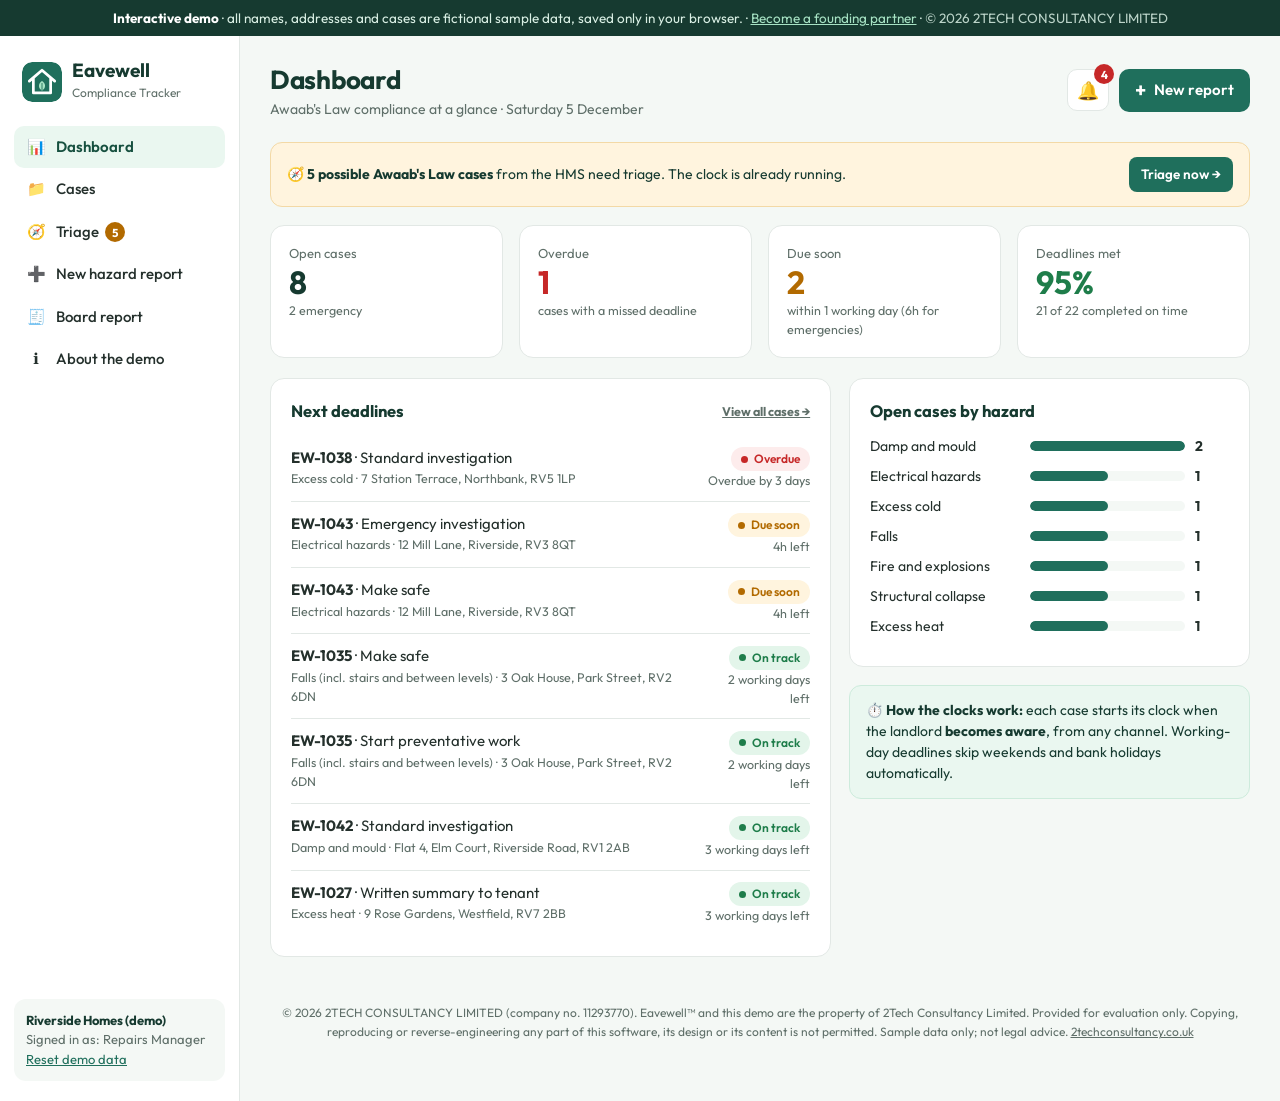
==== commit 1ec96342: "Eavewell demo: investigation types and written summary evidence from HMS Co-Authored-By: Claude Opus" ====
--- a/eavewell/demo/index.html
+++ b/eavewell/demo/index.html
@@ -1,3 +1,3 @@
-<!DOCTYPE html> <html lang="en-GB"> <head><!-- © 2026 2TECH CONSULTANCY LIMITED. Eavewell(TM). All rights reserved. Copying or reverse-engineering is not permitted. --> <meta charset="UTF-8"> <meta name="viewport" content="width=device-width,initial-scale=1"> <title>Eavewell Compliance Tracker – Interactive Demo | 2Tech Consultancy Limited</title> <meta name="description" content="Try the Eavewell Compliance Tracker demo: Awaab's Law deadline clocks, alerts, evidence trail, tenant summaries and board reporting, with sample data."> <meta name="robots" content="index, follow"> <link rel="canonical" href="https://www.2techconsultancy.co.uk/eavewell/demo/"> <link rel="icon" href="../../images/brand/eavewell-icon.svg" type="image/svg+xml"> <link rel="preconnect" href="https://fonts.googleapis.com"> <link rel="preconnect" href="https://fonts.gstatic.com" crossorigin> <link href="https://fonts.googleapis.com/css2?family=Outfit:wght@400;500;600;700&display=swap" rel="stylesheet"> <style>:root{--g:#1F6F5C;--g2:#16503F;--mint:#A7E3C4;--mintbg:#EAF7F0;--ink:#163A30;--text:#24302C;--muted:#5F6F69;--line:#E2E8E5;--bg:#F4F8F5;--card:#fff;--red:#C62828;--redbg:#FDECEC;--amber:#B26A00;--amberbg:#FFF4DE;--greenbg:#E3F5EA;--green:#1E7D4A;--grey:#7A8580;--greybg:#EEF1EF;--r:14px}*{box-sizing:border-box;margin:0;padding:0}body{font-family:Outfit,system-ui,-apple-system,"Segoe UI",sans-serif;color:var(--text);background:var(--bg);font-size:15px;line-height:1.5}a{color:var(--g)}button{font:inherit;cursor:pointer}.demo-bar{background:var(--ink);color:#d9efe4;font-size:13.5px;text-align:center;padding:8px 14px}.demo-bar b{color:#fff}.demo-bar a{color:var(--mint)}.demo-bar .copy{opacity:.85}.legal{font-size:12px;color:var(--muted);text-align:center;margin-top:28px;line-height:1.6}.legal a{color:var(--muted)}.app{display:grid;grid-template-columns:240px 1fr;min-height:calc(100vh - 37px)}aside{background:#fff;border-right:1px solid var(--line);padding:20px 14px;display:flex;flex-direction:column;gap:4px}.brand{display:flex;align-items:center;gap:10px;padding:4px 8px 18px}.brand img{width:40px;height:40px;border-radius:10px}.brand b{display:block;font-size:19px;color:var(--ink);line-height:1.1}.brand span{font-size:12px;color:var(--muted)}.nav a{display:flex;align-items:center;gap:10px;padding:10px 12px;border-radius:10px;text-decoration:none;color:var(--text);font-weight:500}.nav a:hover{background:var(--bg)}.nav a.on{background:var(--mintbg);color:var(--g2);font-weight:600}.nav .ico{width:20px;text-align:center}.nb{display:inline-grid;place-items:center;min-width:20px;height:20px;padding:0 6px;margin-left:6px;border-radius:999px;background:var(--amber);color:#fff;font-size:11.5px;font-weight:700}.nb:empty{display:none}.grid4.grid3{grid-template-columns:repeat(3,1fr)}.cols>div{min-width:0}.letter{overflow-wrap:anywhere}.card h3{flex-wrap:wrap}@media (max-width:820px){.grid4.grid3{grid-template-columns:1fr}.tq .actions .btn{width:100%;justify-content:center}}.org{margin-top:auto;padding:12px;border-radius:12px;background:var(--bg);font-size:13px;color:var(--muted)}.org b{color:var(--ink);display:block}main{padding:24px 30px 60px;min-width:0}.top{display:flex;align-items:center;justify-content:space-between;gap:12px;margin-bottom:22px;flex-wrap:wrap}.top h1{font-size:26px;color:var(--ink);letter-spacing:-.3px}.top .sub{color:var(--muted);font-size:14px}.top-actions{display:flex;gap:10px;align-items:center;position:relative}.btn{border:0;background:var(--g);color:#fff;padding:10px 16px;border-radius:10px;font-weight:600;display:inline-flex;align-items:center;gap:8px;text-decoration:none;white-space:nowrap}.btn:hover{background:var(--g2)}.btn.ghost{background:#fff;color:var(--ink);border:1px solid var(--line)}.btn.ghost:hover{border-color:#b9c6c0}.btn.sm{padding:7px 12px;font-size:13.5px;border-radius:8px}.btn.danger{background:#fff;color:var(--red);border:1px solid #f3c2c2}.bell{position:relative;width:42px;height:42px;border-radius:10px;border:1px solid var(--line);background:#fff;font-size:18px}.bell .n{position:absolute;top:-6px;right:-6px;background:var(--red);color:#fff;font-size:11.5px;font-weight:700;border-radius:999px;min-width:20px;height:20px;display:grid;place-items:center;padding:0 5px}.pop{position:absolute;right:0;top:50px;width:360px;max-width:90vw;background:#fff;border:1px solid var(--line);border-radius:14px;box-shadow:0 16px 40px rgba(22,58,48,.15);z-index:30;display:none;max-height:420px;overflow:auto}.pop.open{display:block}.pop h4{padding:14px 16px;border-bottom:1px solid var(--line)}.pop a{display:block;padding:12px 16px;border-bottom:1px solid var(--line);text-decoration:none;color:var(--text);font-size:14px}.pop a:hover{background:var(--bg)}.pop .empty{padding:16px;color:var(--muted)}.grid4{display:grid;grid-template-columns:repeat(4,1fr);gap:16px;margin-bottom:20px}.kpi{background:#fff;border:1px solid var(--line);border-radius:var(--r);padding:18px}.kpi .l{font-size:13px;color:var(--muted)}.kpi .v{font-size:32px;font-weight:700;color:var(--ink);line-height:1.2}.kpi .h{font-size:12.5px;color:var(--muted)}.kpi.red .v{color:var(--red)}.kpi.amber .v{color:var(--amber)}.kpi.green .v{color:var(--green)}.cols{display:grid;grid-template-columns:1.4fr 1fr;gap:18px}.card{background:#fff;border:1px solid var(--line);border-radius:var(--r);padding:20px;margin-bottom:18px}.card h3{font-size:16.5px;color:var(--ink);margin-bottom:12px;display:flex;justify-content:space-between;align-items:center;gap:10px}.pill{display:inline-flex;align-items:center;gap:6px;font-size:12px;font-weight:600;padding:3px 10px;border-radius:999px;white-space:nowrap}.pill::before{content:"";width:7px;height:7px;border-radius:50%;background:currentColor}.pill.red{background:var(--redbg);color:var(--red)}.pill.amber{background:var(--amberbg);color:var(--amber)}.pill.green{background:var(--greenbg);color:var(--green)}.pill.grey{background:var(--greybg);color:var(--grey)}.pill.blue{background:#e8f0fb;color:#2457a6}.tag{display:inline-block;font-size:12px;font-weight:600;padding:3px 9px;border-radius:7px;background:var(--bg);color:var(--ink);white-space:nowrap}.tag.em{background:var(--redbg);color:var(--red)}.tag.p2{background:#eee9ff;color:#5b3df5}table{width:100%;border-collapse:collapse}th{text-align:left;font-size:12.5px;color:var(--muted);font-weight:600;padding:10px;border-bottom:1px solid var(--line);white-space:nowrap}td{padding:12px 10px;border-bottom:1px solid var(--line);vertical-align:top;font-size:14.5px}tr.click{cursor:pointer}tr.click:hover td{background:#fafcfb}.ref{font-weight:600;color:var(--ink)}.small{font-size:12.5px;color:var(--muted)}.bars .row{display:grid;grid-template-columns:150px 1fr 34px;gap:10px;align-items:center;margin-bottom:9px;font-size:14px}.bars .track{height:10px;background:var(--bg);border-radius:999px;overflow:hidden}.bars .fill{height:100%;background:var(--g);border-radius:999px}.list a{display:flex;justify-content:space-between;gap:10px;padding:11px 0;border-bottom:1px solid var(--line);text-decoration:none;color:var(--text)}.list a:last-child{border-bottom:0}.filters{display:flex;gap:10px;flex-wrap:wrap;margin-bottom:14px}.filters input,.filters select{padding:9px 12px;border:1px solid var(--line);border-radius:10px;font:inherit;background:#fff}.filters input{flex:1;min-width:200px}.case-head{display:flex;justify-content:space-between;gap:16px;flex-wrap:wrap;margin-bottom:16px}.case-head h2{font-size:24px;color:var(--ink)}.meta{display:grid;grid-template-columns:repeat(4,1fr);gap:14px}.meta div{font-size:14px}.meta b{display:block;font-size:12px;color:var(--muted);font-weight:500}.dl{display:grid;grid-template-columns:repeat(auto-fit,minmax(210px,1fr));gap:12px}.dlc{border:1px solid var(--line);border-radius:12px;padding:14px;border-left:5px solid var(--grey)}.dlc.red{border-left-color:var(--red);background:#fffbfb}.dlc.amber{border-left-color:var(--amber);background:#fffdf8}.dlc.green{border-left-color:var(--green)}.dlc.done{border-left-color:var(--g)}.dlc.late{border-left-color:var(--red)}.dlc .t{font-weight:600;color:var(--ink);font-size:14.5px}.dlc .d{font-size:13px;color:var(--muted);margin:4px 0 8px}.dlc .s{font-weight:600;font-size:14px}.actions{display:flex;flex-wrap:wrap;gap:8px}.tl{position:relative;padding-left:22px}.tl::before{content:"";position:absolute;left:6px;top:4px;bottom:4px;width:2px;background:var(--line)}.tli{position:relative;margin-bottom:14px}.tli::before{content:"";position:absolute;left:-21px;top:5px;width:12px;height:12px;border-radius:50%;background:#fff;border:3px solid var(--g)}.tli .w{font-size:12.5px;color:var(--muted)}.tli .x{font-size:14.5px}.form{display:grid;grid-template-columns:1fr 1fr;gap:14px}.form .full{grid-column:1/-1}label.f{display:block;font-size:13.5px;font-weight:600;color:var(--ink)}label.f input,label.f select,label.f textarea{display:block;width:100%;margin-top:6px;padding:10px 12px;border:1px solid #cfdad5;border-radius:10px;font:inherit;font-weight:400;background:#fff;color:var(--text)}label.f input:focus,label.f select:focus,label.f textarea:focus{outline:2px solid var(--g);border-color:transparent}.hint{font-size:12.5px;color:var(--muted);font-weight:400;margin-top:4px}.check{display:flex;gap:10px;align-items:center;font-size:14px}.check input{width:18px;height:18px;accent-color:var(--g)}.modal-bg{position:fixed;inset:0;background:rgba(22,58,48,.45);display:none;align-items:center;justify-content:center;z-index:50;padding:16px}.modal-bg.open{display:flex}.modal{background:#fff;border-radius:16px;width:560px;max-width:100%;max-height:90vh;overflow:auto;padding:24px}.modal h3{font-size:19px;color:var(--ink);margin-bottom:6px}.modal .lead{color:var(--muted);font-size:14px;margin-bottom:16px}.modal .foot{display:flex;justify-content:flex-end;gap:10px;margin-top:18px}.letter{border:1px solid var(--line);border-radius:12px;padding:26px;font-size:14.5px;background:#fff;white-space:pre-wrap;line-height:1.6}.toast{position:fixed;bottom:22px;left:50%;transform:translate(-50%,20px);background:var(--ink);color:#fff;padding:12px 18px;border-radius:12px;opacity:0;transition:.25s;z-index:60;font-size:14.5px;pointer-events:none}.toast.show{opacity:1;transform:translate(-50%,0)}.note{background:var(--mintbg);border:1px solid #cdebdc;border-radius:12px;padding:14px 16px;font-size:14px;color:var(--ink)}.empty-state{text-align:center;padding:30px;color:var(--muted)}.menu-toggle{display:none}@media (max-width:1100px){.grid4{grid-template-columns:repeat(2,1fr)}.cols{grid-template-columns:1fr}.meta{grid-template-columns:repeat(2,1fr)}}@media (max-width:820px){.app{grid-template-columns:minmax(0,1fr)}aside{min-width:0}aside{flex-direction:row;align-items:center;padding:10px 12px;gap:6px;overflow-x:auto;border-right:0;border-bottom:1px solid var(--line);position:sticky;top:0;z-index:20}.brand{padding:0 6px 0 0}.brand span{display:none}.brand b{font-size:16px}.brand img{width:32px;height:32px}.nav{display:flex;gap:4px}.nav a{padding:8px 10px;font-size:14px}.nav .lbl-long{display:none}.org{display:none}main{padding:18px 14px 50px}.form{grid-template-columns:1fr}.hide-m{display:none}td,th{padding:10px 6px}.bars .row{grid-template-columns:110px 1fr 28px}.tag,th{white-space:normal}.card{overflow-x:auto}td{font-size:13.5px}}@media print{.demo-bar,.no-print,.top-actions,aside{display:none!important}.app{display:block}main{padding:0}body{background:#fff}.card{break-inside:avoid}}</style> </head> <body> <div class="demo-bar"><b>Interactive demo</b> · all names, addresses and cases are fictional sample data, saved only in your browser. · <a href="../../awaabs-law/#partner">Become a founding partner</a> · <span class="copy">© 2026 2TECH CONSULTANCY LIMITED</span></div> <div class="app"> <aside> <div class="brand"><img src="../../images/brand/eavewell-icon.svg" alt="Eavewell"><div><b>Eavewell</b><span>Compliance Tracker</span></div></div> <nav class="nav"> <a href="#/dashboard" data-nav="dashboard"><span class="ico">📊</span><span>Dashboard</span></a> <a href="#/cases" data-nav="cases"><span class="ico">📁</span><span>Cases</span></a> <a href="#/triage" data-nav="triage"><span class="ico">🧭</span><span>Triage<span class="nb" id="triageBadge"></span></span></a> <a href="#/new" data-nav="new"><span class="ico">➕</span><span>New <span class="lbl-long">hazard </span>report</span></a> <a href="#/report" data-nav="report"><span class="ico">🧾</span><span>Board report</span></a> <a href="#/about" data-nav="about"><span class="ico">ℹ️</span><span>About<span class="lbl-long"> the demo</span></span></a> </nav> <div class="org"><b>Riverside Homes (demo)</b>Signed in as: Repairs Manager<br><a href="#" id="resetLink">Reset demo data</a></div> </aside> <main><div id="view"></div><p class="legal no-print">© 2026 2TECH CONSULTANCY LIMITED (company no. 11293770). Eavewell™ and this demo are the property of 2Tech Consultancy Limited. Provided for evaluation only. Copying, reproducing or reverse-engineering any part of this software, its design or its content is not permitted. Sample data only; not legal advice. <a href="../../">2techconsultancy.co.uk</a></p></main> </div> <div class="modal-bg" id="modalBg"><div class="modal" id="modal"></div></div> <div class="toast" id="toast"></div> <script>(function(_0x144693,_0x2970c9){var _0x593255=_0x31c2,_0x3411bb=_0x144693();while(!![]){try{var _0x2ed878=-parseInt(_0x593255(0x27c))/0x1+-parseInt(_0x593255(0x21c))/0x2*(-parseInt(_0x593255(0x530))/0x3)+parseInt(_0x593255(0x1eb))/0x4+-parseInt(_0x593255(0x15c))/0x5+parseInt(_0x593255(0x43a))/0x6*(parseInt(_0x593255(0x42c))/0x7)+parseInt(_0x593255(0x4d7))/0x8+-parseInt(_0x593255(0x40c))/0x9*(parseInt(_0x593255(0x164))/0xa);if(_0x2ed878===_0x2970c9)break;else _0x3411bb['push'](_0x3411bb['shift']());}catch(_0xb9dc8){_0x3411bb['push'](_0x3411bb['shift']());}}}(_0x2981,0xa74e5),(function(){'use strict';var _0x707e2=_0x31c2,_0x4e50a3={'GXcSc':function(_0x2f7715,_0x65f9b5){return _0x2f7715+_0x65f9b5;},'jpayM':function(_0x3e14cb,_0x456394){return _0x3e14cb!==_0x456394;},'Sknzq':function(_0x395eaa,_0x241a09){return _0x395eaa(_0x241a09);},'UuAWI':_0x707e2(0x4a1),'taHzX':function(_0xf4542b,_0x17a128){return _0xf4542b<_0x17a128;},'ugCtF':'Emergency','vQrEW':_0x707e2(0x529),'Rpjya':_0x707e2(0x241),'nDANi':function(_0x367f4e,_0xce0ab,_0x9f88cd){return _0x367f4e(_0xce0ab,_0x9f88cd);},'rNTBJ':function(_0x5ac5c8,_0x2092fc){return _0x5ac5c8<=_0x2092fc;},'LaTYW':_0x707e2(0x30e),'TPYtE':function(_0x53869b,_0x2f896f){return _0x53869b<=_0x2f896f;},'onnRk':'done','CtSYq':_0x707e2(0x1a5),'MnphP':function(_0x202d3f,_0x2f13d5){return _0x202d3f-_0x2f13d5;},'dGeRY':function(_0x1ca9d7,_0x1ebef5){return _0x1ca9d7(_0x1ebef5);},'kNzpO':_0x707e2(0x589),'URFYF':function(_0x1d7e23,_0x3603ff){return _0x1d7e23(_0x3603ff);},'sKpsZ':function(_0x1156d8,_0x484ba2){return _0x1156d8>_0x484ba2;},'myvlA':_0x707e2(0x5a7),'YeLZC':'amber','jTDBN':_0x707e2(0x44d),'xiRbs':_0x707e2(0x1bb),'KcwTA':_0x707e2(0x23b),'cCqXH':_0x707e2(0x1fd),'ZQzBL':_0x707e2(0x1c9),'kBvsB':_0x707e2(0x438),'gWJke':function(_0x379c2d,_0x3dc942){return _0x379c2d(_0x3dc942);},'fLTdf':_0x707e2(0x538),'RevwK':function(_0x52299f,_0xffe6df){return _0x52299f-_0xffe6df;},'lzHCS':function(_0xe00dbf,_0x367fff){return _0xe00dbf*_0x367fff;},'dSPav':_0x707e2(0x59c),'xbYhn':function(_0x4990d8,_0x3c1bf6){return _0x4990d8===_0x3c1bf6;},'KtYzQ':function(_0x16b1f1,_0x291c8b){return _0x16b1f1/_0x291c8b;},'LgOuV':function(_0x1a2118,_0x7dab30){return _0x1a2118+_0x7dab30;},'DimTO':_0x707e2(0x258),'bjfou':function(_0x1bc9d1,_0x582f8d){return _0x1bc9d1+_0x582f8d;},'apouh':function(_0x2238a4,_0x1cb926){return _0x2238a4||_0x1cb926;},'NppbJ':'Flat\x204,\x20Elm\x20Court,\x20Riverside\x20Road,\x20RV1\x202AB','zAhTj':function(_0x2f49a3,_0x2e842a,_0x340f54,_0x431792){return _0x2f49a3(_0x2e842a,_0x340f54,_0x431792);},'enGrS':_0x707e2(0x52a),'lHRDY':_0x707e2(0x3e0),'uUtUD':function(_0x286e1c,_0xe38d39){return _0x286e1c*_0xe38d39;},'PYyYP':_0x707e2(0x4df),'fkZRQ':function(_0x27ad5c,_0x4afa0e){return _0x27ad5c*_0x4afa0e;},'Newre':_0x707e2(0x4f6),'cJPgj':_0x707e2(0x26b),'wMdsz':function(_0x848434,_0x248c3f,_0x519367,_0x2c50df,_0x2d4521){return _0x848434(_0x248c3f,_0x519367,_0x2c50df,_0x2d4521);},'NxbMA':_0x707e2(0x194),'NDJVA':function(_0x4de877,_0x50e356){return _0x4de877+_0x50e356;},'AoDgG':'Significant','UzJoi':_0x707e2(0x5b0),'xaXWw':function(_0x3fce83,_0x383a74,_0x94e168){return _0x3fce83(_0x383a74,_0x94e168);},'FgWeF':_0x707e2(0x2eb),'YGjIn':_0x707e2(0x5a0),'XETQY':_0x707e2(0x568),'rXqtw':_0x707e2(0x37a),'bOpgx':function(_0x21a81e,_0x225f7b){return _0x21a81e-_0x225f7b;},'OWont':_0x707e2(0x468),'JOwob':function(_0x39505f,_0x5b9734,_0x45d53e,_0x5f4b9c){return _0x39505f(_0x5b9734,_0x45d53e,_0x5f4b9c);},'AxtmP':_0x707e2(0x407),'qtHqH':function(_0x38ccb2,_0x2bd74c){return _0x38ccb2*_0x2bd74c;},'kRRba':_0x707e2(0x467),'klSTa':'Note','pUWrf':_0x707e2(0x4b5),'QsZbc':function(_0x4d6c0b,_0x3390d5,_0x63753a){return _0x4d6c0b(_0x3390d5,_0x63753a);},'aoclg':_0x707e2(0x378),'IeGJH':_0x707e2(0x25b),'suXyH':function(_0x4bdd5a,_0x1f3192,_0x302609,_0x5587bc){return _0x4bdd5a(_0x1f3192,_0x302609,_0x5587bc);},'HQmzh':function(_0x39df89,_0x3aafe5,_0x4fada3){return _0x39df89(_0x3aafe5,_0x4fada3);},'rZeMN':_0x707e2(0x4a3),'rySQK':_0x707e2(0x373),'RzDuM':'Mr\x20D.\x20Silva','bczqV':_0x707e2(0x4af),'GcTMm':_0x707e2(0x3c1),'bLtwz':_0x707e2(0x227),'JEAwF':_0x707e2(0x59d),'iRNUR':_0x707e2(0x369),'HYzNU':_0x707e2(0x574),'tZYwY':_0x707e2(0x269),'GPZFx':function(_0x5790e8,_0x47cf01){return _0x5790e8*_0x47cf01;},'qoNxU':_0x707e2(0x572),'tbnaD':'Hazard\x20confirmed.','cbPCW':function(_0x2ca6fb,_0x8533be){return _0x2ca6fb+_0x8533be;},'oprlu':function(_0xdcfb62,_0x4d0d77,_0x5684ce,_0x125dd2){return _0xdcfb62(_0x4d0d77,_0x5684ce,_0x125dd2);},'YFCYZ':_0x707e2(0x5d7),'mHlVa':_0x707e2(0x189),'DNEIC':_0x707e2(0x4bf),'qdzEQ':_0x707e2(0x353),'wllZv':'Hazard\x20confirmed;\x20mould\x20wash\x20and\x20extractor\x20fan\x20needed.','HCzfx':function(_0x420ea8,_0x3b77fb){return _0x420ea8+_0x3b77fb;},'UktAX':'Works\x20complete;\x20follow-up\x20visit\x20satisfactory.','tHdnw':_0x707e2(0x33f),'aHIxq':_0x707e2(0x1bf),'KuCXV':_0x707e2(0x2cd),'sfocW':function(_0x3fbeff,_0x2851e6){return _0x3fbeff*_0x2851e6;},'RtmWk':function(_0x24f432,_0x186724,_0x103ab6,_0x2c6b13){return _0x24f432(_0x186724,_0x103ab6,_0x2c6b13);},'PwGeC':function(_0x5d258e,_0x3d6d88){return _0x5d258e+_0x3d6d88;},'hhxUK':_0x707e2(0x376),'InGOD':'show','oRnke':_0x707e2(0x361),'DvebS':_0x707e2(0x4ee),'FwJzV':function(_0x15bd91){return _0x15bd91();},'btPHQ':_0x707e2(0x346),'IgnrY':function(_0x5d6b11,_0x2c3a13){return _0x5d6b11+_0x2c3a13;},'ckBxq':function(_0x2e7ca8,_0x586009){return _0x2e7ca8+_0x586009;},'HhofZ':function(_0xccdc50,_0x251142){return _0xccdc50+_0x251142;},'qAeaH':_0x707e2(0x192),'tHvJC':_0x707e2(0x3f9),'oCIry':_0x707e2(0x3f0),'svmCQ':_0x707e2(0x2c9),'EDCLq':_0x707e2(0x193),'RssUH':function(_0x205cea,_0x4acfce){return _0x205cea+_0x4acfce;},'ZRSPp':function(_0x5c4e76,_0x5f12ac){return _0x5c4e76+_0x5f12ac;},'IvAFS':function(_0xd2d6f,_0x18a59e){return _0xd2d6f+_0x18a59e;},'gYMOS':_0x707e2(0x2f7),'HyZgg':_0x707e2(0x591),'gUKFL':function(_0x1886c0,_0x494c86){return _0x1886c0(_0x494c86);},'xHonu':function(_0x22cf8e,_0x2d4c36){return _0x22cf8e+_0x2d4c36;},'DdhGh':function(_0x162c20,_0x3511e9){return _0x162c20+_0x3511e9;},'YubdV':function(_0x3068e1,_0x138f7a){return _0x3068e1+_0x138f7a;},'PpYVd':function(_0xbd478f,_0x475dfa){return _0xbd478f+_0x475dfa;},'oMgKM':function(_0x49935b,_0x264ac9){return _0x49935b+_0x264ac9;},'YTdJA':function(_0x233983,_0x227029){return _0x233983+_0x227029;},'JTSMe':function(_0x2652bf,_0xb4b2ad){return _0x2652bf+_0xb4b2ad;},'mNHkM':_0x707e2(0x2b2),'FQFbz':function(_0x5a7e72,_0x3ab07b){return _0x5a7e72+_0x3ab07b;},'FZkMF':_0x707e2(0x475),'scwhc':'</div><div\x20class=\x22h\x22>within\x201\x20working\x20day\x20(6h\x20for\x20emergencies)</div></div>','vSsOM':_0x707e2(0x508),'VWwFH':'%</div><div\x20class=\x22h\x22>','faAQq':_0x707e2(0x541),'jwReQ':_0x707e2(0x48a),'XJEOp':'<div\x20class=\x22empty-state\x22>No\x20open\x20deadlines.</div>','uIAFD':_0x707e2(0x340),'zDwnZ':'<div\x20class=\x22small\x22>No\x20open\x20cases.</div>','NKZiB':'</div></div>','JULVB':function(_0x35917d,_0xded195){return _0x35917d+_0xded195;},'Onpsi':_0x707e2(0x1d9),'PyEMu':_0x707e2(0x1cb),'EFWfB':function(_0x404926,_0x2f4420){return _0x404926+_0x2f4420;},'LVlaS':_0x707e2(0x257),'DDxwE':_0x707e2(0x4b9),'oKyFW':_0x707e2(0x17b),'xbCDb':function(_0x5979eb,_0xbed0c5){return _0x5979eb(_0xbed0c5);},'eTjVc':function(_0x1fd35c,_0x51cc6e){return _0x1fd35c(_0x51cc6e);},'eCOJY':function(_0x2f5a98,_0x3a057c){return _0x2f5a98(_0x3a057c);},'gkeZI':function(_0x235403,_0x75f6ad){return _0x235403(_0x75f6ad);},'VjAIe':_0x707e2(0x405),'qUmBt':_0x707e2(0x1b7),'NMcRm':_0x707e2(0x298),'HEOel':_0x707e2(0x243),'VYbIR':_0x707e2(0x547),'lzJEo':_0x707e2(0x196),'CfoyP':function(_0x1f72d5,_0x187a8d){return _0x1f72d5+_0x187a8d;},'mqGBz':function(_0x3e689b,_0x39a38b){return _0x3e689b(_0x39a38b);},'WZTQm':function(_0x9ceef4,_0x3b59cf){return _0x9ceef4+_0x3b59cf;},'yRmBT':function(_0x352640,_0x326673){return _0x352640+_0x326673;},'rBejx':_0x707e2(0x160),'XHLNZ':'\x22><div\x20class=\x22t\x22>','wdsga':function(_0x1d6fd6,_0x49a77a){return _0x1d6fd6(_0x49a77a);},'zwINH':function(_0x6581a2,_0x4bf45d){return _0x6581a2+_0x4bf45d;},'ZsarM':function(_0x29d751,_0x25af51){return _0x29d751(_0x25af51);},'CrVmo':_0x707e2(0x351),'wYThq':_0x707e2(0x2c4),'cpjnj':function(_0x186825,_0x41d036){return _0x186825(_0x41d036);},'RcPYu':function(_0x35665e,_0x393686){return _0x35665e(_0x393686);},'Mknqy':'✉️\x20Written\x20summary','MnjgE':function(_0x6dde99,_0x2b7722){return _0x6dde99!==_0x2b7722;},'UGaPZ':function(_0x73b467,_0x2b0c9f){return _0x73b467+_0x2b0c9f;},'ySKpj':function(_0x5779aa,_0x2d0427){return _0x5779aa+_0x2d0427;},'wlitK':function(_0x8eb501,_0x141723){return _0x8eb501+_0x141723;},'fJJbw':function(_0x5b6f86,_0x58ed2b){return _0x5b6f86+_0x58ed2b;},'zpbxz':function(_0x4e6c70,_0x48d11f){return _0x4e6c70+_0x48d11f;},'XhrGz':function(_0x478abd,_0x335746,_0x3b418f){return _0x478abd(_0x335746,_0x3b418f);},'zBiCt':function(_0x2be487,_0x4290b1){return _0x2be487+_0x4290b1;},'klWCc':_0x707e2(0x2c5),'xXiZA':function(_0x125945,_0x3b7a5e){return _0x125945+_0x3b7a5e;},'aAEJI':_0x707e2(0x33d),'hyRFB':function(_0x4370e4,_0x383bfc){return _0x4370e4(_0x383bfc);},'aQReG':_0x707e2(0x3fc),'KlROq':_0x707e2(0x33c),'uJiXW':'</p></div>','rNWpN':_0x707e2(0x526),'YGNCl':'<p\x20class=\x22small\x22\x20style=\x22margin-top:12px\x22>Case\x20closed\x20','ilWIR':_0x707e2(0x2e1),'Chpia':function(_0x2ebf0d,_0xa46e89){return _0x2ebf0d(_0xa46e89);},'TpMMb':_0x707e2(0x3b1),'dVbCv':function(_0x112982,_0x36189d){return _0x112982+_0x36189d;},'OUQnJ':function(_0x1c5c85,_0x4a07a0){return _0x1c5c85(_0x4a07a0);},'cTrlb':'Investigation\x20recorded\x20–\x20new\x20deadlines\x20set','lcoYY':_0x707e2(0x443),'NMuKN':_0x707e2(0x3b3),'kpwgH':_0x707e2(0x49f),'ZxMsq':function(_0x160e2c,_0x3173d6){return _0x160e2c(_0x3173d6);},'TvzbQ':_0x707e2(0x55f),'aeNON':_0x707e2(0x413),'rviDt':'Record\x20when\x20the\x20investigation\x20concluded\x20and\x20what\x20it\x20found.\x20This\x20sets\x20the\x20remaining\x20deadlines.','VoDJh':function(_0x4153d1,_0x262d9b){return _0x4153d1+_0x262d9b;},'DExGq':function(_0xccfe1,_0x4758f9,_0x2a1de2){return _0xccfe1(_0x4758f9,_0x2a1de2);},'UyOrB':_0x707e2(0x5a5),'kJdKv':_0x707e2(0x481),'aqrxl':'Record\x20when\x20supplementary\x20preventative\x20work\x20began.','iDeeN':function(_0x5ecf36,_0x199d89){return _0x5ecf36+_0x199d89;},'hRBtn':_0x707e2(0x505),'MrLmW':_0x707e2(0x306),'HlmdK':function(_0x4fce08,_0x5bfea2,_0x4a7e3d,_0x21998f,_0x50fa69,_0xf102dd){return _0x4fce08(_0x5bfea2,_0x4a7e3d,_0x21998f,_0x50fa69,_0xf102dd);},'GKZtI':_0x707e2(0x42a),'adMHk':'If\x20preventative\x20work\x20can\x27t\x20start\x20within\x205\x20working\x20days,\x20record\x20why.\x20The\x20deadline\x20moves\x20to\x2012\x20weeks\x20from\x20the\x20investigation.','MBpwc':'<label\x20class=\x22f\x20full\x22>Reason<input\x20name=\x22r\x22\x20required\x20placeholder=\x22e.g.\x20Scaffolding\x20and\x20specialist\x20contractor\x20required\x22></label>','FQfoR':function(_0x15f8b0,_0x1f7ce2){return _0x15f8b0===_0x1f7ce2;},'RFWpz':_0x707e2(0x4a5),'Xnjpi':_0x707e2(0x5d1),'FkbEN':_0x707e2(0x5d0),'mFFBu':_0x707e2(0x2a6),'KKQPn':_0x707e2(0x4b1),'vAlFu':_0x707e2(0x442),'wGxFx':function(_0x2cdce7,_0x3fdf29,_0x4e8150,_0x31d399,_0x3ba93c,_0x146139){return _0x2cdce7(_0x3fdf29,_0x4e8150,_0x31d399,_0x3ba93c,_0x146139);},'fQGOS':_0x707e2(0x562),'NoqOo':_0x707e2(0x31d),'QcxHZ':_0x707e2(0x211),'ayekJ':function(_0xf1aa82,_0x50d9ad){return _0xf1aa82+_0x50d9ad;},'lMhLg':_0x707e2(0x314),'GMuHj':_0x707e2(0x308),'isPXK':_0x707e2(0x43e),'sAqCf':function(_0xe38875,_0x24e75c){return _0xe38875+_0x24e75c;},'YSByL':function(_0x2ad93f,_0xb89500){return _0x2ad93f+_0xb89500;},'vEAXT':function(_0x2634aa,_0x21dd9c){return _0x2634aa(_0x21dd9c);},'DXfzL':_0x707e2(0x36b),'DDrIw':_0x707e2(0x46c),'cPofZ':_0x707e2(0x18e),'ccKNS':function(_0x40dfd4,_0x28f786){return _0x40dfd4(_0x28f786);},'wtLrt':_0x707e2(0x275),'YCqmp':_0x707e2(0x546),'TLSFd':function(_0x17a84d,_0x28477d){return _0x17a84d(_0x28477d);},'fQEsn':function(_0x3f760b,_0x5ef436){return _0x3f760b+_0x5ef436;},'RiKhP':_0x707e2(0x337),'pCHeO':_0x707e2(0x52e),'fyMlw':_0x707e2(0x1c6),'sRKjg':function(_0xf9aac1,_0x54aeaa){return _0xf9aac1+_0x54aeaa;},'xYzLH':function(_0x1548e5,_0x5ca250){return _0x1548e5(_0x5ca250);},'QQmOj':function(_0x30380f,_0x2b4e89){return _0x30380f+_0x2b4e89;},'aYjBJ':function(_0x2b8b53,_0x11f179){return _0x2b8b53+_0x11f179;},'juEbS':function(_0x584ca1,_0x48fd29,_0xed53dc){return _0x584ca1(_0x48fd29,_0xed53dc);},'ldZkG':_0x707e2(0x1e0),'MvDyj':_0x707e2(0x171),'RgHeP':_0x707e2(0x19c),'FshSH':_0x707e2(0x4d2),'VSIsV':'<label\x20class=\x22f\x22>Severity<select\x20name=\x22severity\x22><option>Significant</option><option>Emergency</option></select><div\x20class=\x22hint\x22>Emergency:\x20imminent\x20risk\x20to\x20health\x20or\x20safety\x20(24-hour\x20response).</div></label>','rTKbK':function(_0x2dc7bc,_0x47963a){return _0x2dc7bc(_0x47963a);},'NuoUP':_0x707e2(0x4f8),'yVxVE':_0x707e2(0x566),'ZNLIu':_0x707e2(0x542),'hEkby':_0x707e2(0x552),'yUDMK':_0x707e2(0x25e),'XCFIn':_0x707e2(0x374),'brWBH':function(_0x5b3e3d,_0x51b484){return _0x5b3e3d+_0x51b484;},'yBjaU':function(_0x3fd6b1,_0x4eb336){return _0x3fd6b1+_0x4eb336;},'yDODj':function(_0x423af4,_0x4fb672,_0x34237d){return _0x423af4(_0x4fb672,_0x34237d);},'DbEmn':_0x707e2(0x3e4),'aMuGN':_0x707e2(0x4e7),'kvzhj':'<p>No\x20overdue\x20cases.\x20✅</p>','wPoWT':_0x707e2(0x273),'gnkdL':function(_0x19043d,_0x3f1a5d){return _0x19043d+_0x3f1a5d;},'ZWhZx':function(_0x5692b7,_0x2285a0){return _0x5692b7+_0x2285a0;},'dfDuK':_0x707e2(0x1c1),'hfSaB':_0x707e2(0x1b1),'TLYuk':_0x707e2(0x4b8),'cEuKw':_0x707e2(0x158),'thdhQ':_0x707e2(0x575),'ZkKyj':_0x707e2(0x55b),'ZlFKL':function(_0x25b8bb,_0x39d59c){return _0x25b8bb+_0x39d59c;},'VeqqP':_0x707e2(0x20d),'atamE':_0x707e2(0x389),'zTUMM':_0x707e2(0x1b8),'OUhgq':_0x707e2(0x513),'SoWxo':_0x707e2(0x40e),'izZjo':'CX-48226','pfqqO':_0x707e2(0x3c2),'Gdblu':_0x707e2(0x37e),'Kdfxm':_0x707e2(0x199),'NkViS':function(_0x13b7a5,_0x2cefff){return _0x13b7a5*_0x2cefff;},'YeuIt':_0x707e2(0x3cc),'iSHds':_0x707e2(0x404),'JOBtH':function(_0xb0dd2e,_0x43fef6){return _0xb0dd2e===_0x43fef6;},'xBWgp':function(_0x103d78,_0x96da3b){return _0x103d78+_0x96da3b;},'LwjmX':function(_0x55ca96,_0xe88515,_0x3a2aa9){return _0x55ca96(_0xe88515,_0x3a2aa9);},'UbuMB':function(_0x5d6765,_0x585e76){return _0x5d6765*_0x585e76;},'qkuZQ':function(_0x20e1e3,_0x1f2fd9){return _0x20e1e3(_0x1f2fd9);},'RZfqK':function(_0x37839f,_0x5ae75b){return _0x37839f+_0x5ae75b;},'uhCeW':function(_0x37e7d6,_0x277b5e){return _0x37e7d6+_0x277b5e;},'izdLc':function(_0x38e129,_0x2b7f87){return _0x38e129+_0x2b7f87;},'NvBXx':function(_0x554078,_0x34e886){return _0x554078+_0x34e886;},'QrYYP':_0x707e2(0x496),'DFXvq':_0x707e2(0x28d),'gatvY':_0x707e2(0x38f),'bPEtE':_0x707e2(0x57c),'xBWFu':_0x707e2(0x263),'Sgojw':function(_0x1b3868,_0xe5181c){return _0x1b3868===_0xe5181c;},'WWIaQ':function(_0x18a4eb,_0x160f7e){return _0x18a4eb===_0x160f7e;},'EdIrE':function(_0x125bd6,_0xb5867e){return _0x125bd6+_0xb5867e;},'yStmm':function(_0x298e09,_0x26948e){return _0x298e09+_0x26948e;},'eVyIE':function(_0x3591fe,_0xf9335){return _0x3591fe+_0xf9335;},'OGksM':_0x707e2(0x1d2),'sSTDB':function(_0xc1756d,_0x17a8b8){return _0xc1756d(_0x17a8b8);},'OtKjZ':_0x707e2(0x2fc),'QYDbW':function(_0x132fd8,_0x317164){return _0x132fd8+_0x317164;},'MmcFs':_0x707e2(0x3e2),'uKkyM':function(_0x4c8870,_0x260c1a){return _0x4c8870(_0x260c1a);},'aDLzK':function(_0x1f0ce1){return _0x1f0ce1();},'tAiTf':function(_0x1b136e,_0x75fc74){return _0x1b136e+_0x75fc74;},'Ilqwh':function(_0x3469ed,_0x21316a){return _0x3469ed+_0x21316a;},'bRDhU':function(_0x38da18,_0x429149,_0x1b32cf){return _0x38da18(_0x429149,_0x1b32cf);},'ZSKnD':'</div><div\x20class=\x22h\x22>possible\x20Awaab\x27s\x20Law\x20cases</div></div>','emTgI':_0x707e2(0x25a),'uMQbX':_0x707e2(0x1be),'QVndh':_0x707e2(0x1cc),'TAPIA':_0x707e2(0x2b0),'hSnbQ':function(_0x1717c9,_0xcdfef7){return _0x1717c9(_0xcdfef7);},'ypJxm':'<div\x20class=\x22card\x20note\x22><b>How\x20detection\x20works:</b>\x20every\x20repair\x20read\x20from\x20the\x20HMS\x20is\x20checked\x20against\x20job\x20codes,\x20keywords\x20in\x20the\x20description,\x20vulnerability\x20flags\x20and\x20repeat\x20reports.\x20Matches\x20come\x20here\x20for\x20a\x20person\x20to\x20decide.\x20Eavewell\x20never\x20makes\x20the\x20legal\x20decision\x20on\x20its\x20own.\x20Once\x20confirmed,\x20the\x20flag,\x20hazard,\x20severity\x20and\x20deadline\x20dates\x20are\x20written\x20back\x20to\x20the\x20HMS\x20job.</div>','vKLfn':_0x707e2(0x433),'IpSvO':function(_0x5519c6,_0x233187){return _0x5519c6===_0x233187;},'ySgqZ':_0x707e2(0x444),'yulzx':function(_0x3d9182,_0x537dc5){return _0x3d9182+_0x537dc5;},'LnxvR':'HMS\x20feed','BSquk':_0x707e2(0x588),'vuorj':_0x707e2(0x537),'gGnUW':function(_0x3b31,_0x14ff82){return _0x3b31+_0x14ff82;},'wGYpx':_0x707e2(0x396),'awssG':_0x707e2(0x246),'wusWg':_0x707e2(0x352),'DAvJw':function(_0x1f2b9a,_0x3ddb9e){return _0x1f2b9a(_0x3ddb9e);},'CafLY':function(_0x5168e9,_0x4695d6){return _0x5168e9+_0x4695d6;},'ktVYG':_0x707e2(0x29c),'iNETG':function(_0x5e41a0,_0x5b3b17){return _0x5e41a0+_0x5b3b17;},'LETKl':function(_0xc27872,_0x1bf6f1){return _0xc27872+_0x1bf6f1;},'KGmtr':_0x707e2(0x56a),'vcvDW':function(_0x204fd2,_0x1a058f){return _0x204fd2(_0x1a058f);},'dWVhk':_0x707e2(0x2ef),'MobxQ':_0x707e2(0x34f),'dMoWp':function(_0x58337,_0x541a38){return _0x58337(_0x541a38);},'zuixK':_0x707e2(0x2cc),'DwyVy':'ew-alert-test','ayBSN':function(_0x37e6ec,_0x282e36){return _0x37e6ec===_0x282e36;},'sCXJO':function(_0x5b5d7d,_0xd3a736){return _0x5b5d7d-_0xd3a736;},'rqsbj':function(_0x50c486,_0x1e3515){return _0x50c486+_0x1e3515;},'IroKK':function(_0x4f2b8b,_0x1f07d6){return _0x4f2b8b+_0x1f07d6;},'tudhK':_0x707e2(0x18c),'TPCHF':_0x707e2(0x264),'katMz':_0x707e2(0x3c5),'CwySd':function(_0x1f1113,_0x2afd22){return _0x1f1113+_0x2afd22;},'NJGUu':_0x707e2(0x3a8),'IqXaH':_0x707e2(0x172),'qWMyM':function(_0x42aa20,_0xb97379){return _0x42aa20+_0xb97379;},'XwhOy':function(_0x50f2a7,_0x21fa41){return _0x50f2a7+_0x21fa41;},'lgzRO':_0x707e2(0x16d),'dNZVv':_0x707e2(0x285),'KJasi':'_subject','YzfPG':_0x707e2(0x34a),'vEnST':_0x707e2(0x55d),'AWCFJ':_0x707e2(0x320),'MSrkA':_0x707e2(0x59a),'gUumC':function(_0x40f81e,_0x573057){return _0x40f81e===_0x573057;},'goLPR':function(_0x541e0a,_0x5232fa){return _0x541e0a===_0x5232fa;},'xyMLD':function(_0x390450){return _0x390450();},'QnEnm':'input,select,textarea','zwEJJ':_0x707e2(0x515),'irdos':_0x707e2(0x357),'nPlCL':'2027-03-29','jFBoz':_0x707e2(0x447),'yHHfr':_0x707e2(0x3a2),'fXxwd':_0x707e2(0x4d5),'JYlWl':'Overdue','BqhMi':'Due\x20soon','CdzZb':_0x707e2(0x238),'GsaLF':_0x707e2(0x420),'MrroS':_0x707e2(0x5a2),'NLPRp':_0x707e2(0x386),'OaFdG':_0x707e2(0x28a),'Moamk':_0x707e2(0x2bf),'YKdAa':_0x707e2(0x5b1),'FbGdQ':_0x707e2(0x26f),'TUHTn':_0x707e2(0x52f),'EpgdH':_0x707e2(0x47e),'EjeFd':_0x707e2(0x2ba),'pXHus':_0x707e2(0x165),'holCi':_0x707e2(0x5b3),'dIJrr':'radiator','qDHUx':_0x707e2(0x28c),'KXIea':'banister','KiXrU':_0x707e2(0x2ee),'oWSYS':'crack','LhjSG':'lintel','zSqes':_0x707e2(0x2c7),'cZRnS':_0x707e2(0x1e5),'TRGIN':_0x707e2(0x57f),'AplLa':'sewage','bzPiI':_0x707e2(0x28f),'RIabN':_0x707e2(0x2d7),'ECTYV':'vulnerable','iQdHd':_0x707e2(0x1f7),'kmpmP':'hashchange','jsTwy':function(_0x10b194){return _0x10b194();},'hjcDv':function(_0x17b29d){return _0x17b29d();}};var _0x3f2d2e=[{'k':_0x4e50a3['bczqV'],'p':0x1},{'k':_0x4e50a3[_0x707e2(0x56c)],'p':0x2},{'k':_0x707e2(0x564),'p':0x2},{'k':_0x4e50a3[_0x707e2(0x4f4)],'p':0x2},{'k':_0x707e2(0x25b),'p':0x2},{'k':_0x4e50a3[_0x707e2(0x354)],'p':0x2},{'k':_0x707e2(0x47e),'p':0x2},{'k':_0x707e2(0x574),'p':0x2},{'k':'Other\x20emergency\x20hazard','p':0x1}],_0x273574=[_0x707e2(0x269),_0x707e2(0x302),_0x707e2(0x4c3),'Staff\x20–\x20routine\x20visit',_0x707e2(0x53a)],_0x59b010=new Set([_0x707e2(0x1c7),_0x707e2(0x270),_0x707e2(0x239),_0x707e2(0x345),_0x707e2(0x214),'2026-05-04',_0x707e2(0x1dd),_0x707e2(0x157),_0x707e2(0x209),'2026-12-28',_0x707e2(0x578),_0x707e2(0x3df),_0x4e50a3[_0x707e2(0x311)],_0x707e2(0x4c9),_0x707e2(0x208),_0x4e50a3[_0x707e2(0x242)],_0x4e50a3['yHHfr'],_0x4e50a3[_0x707e2(0x2ad)]]),_0x4be8c1=0x36ee80,_0x2fadb4=0x18*_0x4be8c1;function _0x412f92(_0x38b6c4){var _0x3ea737=_0x707e2;return _0x4e50a3['GXcSc'](_0x38b6c4[_0x3ea737(0x561)]()+'-'+String(_0x38b6c4[_0x3ea737(0x5bd)]()+0x1)[_0x3ea737(0x2fd)](0x2,'0'),'-')+String(_0x38b6c4[_0x3ea737(0x365)]())[_0x3ea737(0x2fd)](0x2,'0');}function _0x5a7285(_0x307075){var _0x1cb789=_0x707e2,_0x46877e=_0x307075[_0x1cb789(0x3f1)]();return _0x4e50a3[_0x1cb789(0x426)](_0x46877e,0x0)&&_0x46877e!==0x6&&!_0x59b010[_0x1cb789(0x268)](_0x4e50a3[_0x1cb789(0x34b)](_0x412f92,_0x307075));}function _0x1df91a(_0x41dc4d,_0x545dbe){var _0x226cb4=_0x707e2,_0x4c52ee=_0x4e50a3['UuAWI']['split']('|'),_0x24eaa4=0x0;while(!![]){switch(_0x4c52ee[_0x24eaa4++]){case'0':var _0x3cf31d=0x0;continue;case'1':return _0x49213f['getTime']();case'2':var _0x49213f=new Date(_0x41dc4d);continue;case'3':_0x49213f[_0x226cb4(0x225)](0xc,0x0,0x0,0x0);continue;case'4':_0x49213f[_0x226cb4(0x225)](0x17,0x3b,0x0,0x0);continue;case'5':while(_0x3cf31d<_0x545dbe){_0x49213f[_0x226cb4(0x4ca)](_0x49213f['getDate']()+0x1);if(_0x5a7285(_0x49213f))_0x3cf31d++;}continue;}break;}}function _0x25c2d2(_0x4f2230,_0x32e7a4){var _0x4c8e26=_0x707e2,_0x408efc=new Date(_0x4f2230),_0x3ec799=0x0;while(_0x3ec799<_0x32e7a4){_0x408efc[_0x4c8e26(0x4ca)](_0x408efc['getDate']()-0x1);if(_0x5a7285(_0x408efc))_0x3ec799++;}return _0x408efc[_0x4c8e26(0x183)]();}function _0x55f208(_0x172ade){var _0x4cc928=_0x707e2,_0x2486dd=new Date(),_0x36147d=new Date(_0x2486dd);_0x36147d['setHours'](0xc,0x0,0x0,0x0);var _0xbadd3=new Date(_0x172ade);_0xbadd3['setHours'](0xc,0x0,0x0,0x0);var _0x25da98=0x0;while(_0x4e50a3[_0x4cc928(0x51a)](_0x36147d,_0xbadd3)){_0x36147d['setDate'](_0x4e50a3['GXcSc'](_0x36147d[_0x4cc928(0x365)](),0x1));if(_0x5a7285(_0x36147d))_0x25da98++;}return _0x25da98;}function _0x34da70(_0x17acdf){var _0x1d2450=_0x707e2,_0x51a6cf=[],_0x5e7346=_0x17acdf[_0x1d2450(0x15f)]===_0x4e50a3[_0x1d2450(0x532)],_0x5c39fa=_0x5e7346?_0x17acdf[_0x1d2450(0x327)]+_0x2fadb4:_0x1df91a(_0x17acdf['aware'],0xa);_0x51a6cf[_0x1d2450(0x599)]({'k':_0x1d2450(0x413),'label':_0x1d2450(0x4f0),'rule':_0x5e7346?'24\x20hours\x20from\x20becoming\x20aware':_0x4e50a3[_0x1d2450(0x487)],'due':_0x5c39fa,'done':_0x17acdf[_0x1d2450(0x1e8)]});if(_0x5e7346)_0x51a6cf[_0x1d2450(0x599)]({'k':_0x1d2450(0x461),'label':_0x1d2450(0x241),'rule':_0x1d2450(0x3a3),'due':_0x17acdf['aware']+_0x2fadb4,'done':_0x17acdf[_0x1d2450(0x245)],'na':_0x17acdf[_0x1d2450(0x1e8)]&&_0x17acdf[_0x1d2450(0x35f)]===![]});else _0x17acdf[_0x1d2450(0x1e8)]&&_0x17acdf[_0x1d2450(0x35f)]!==![]&&_0x51a6cf[_0x1d2450(0x599)]({'k':_0x1d2450(0x461),'label':_0x4e50a3[_0x1d2450(0x339)],'rule':_0x1d2450(0x30e),'due':_0x4e50a3[_0x1d2450(0x4eb)](_0x1df91a,_0x17acdf[_0x1d2450(0x1e8)],0x5),'done':_0x17acdf[_0x1d2450(0x245)]});if(_0x17acdf[_0x1d2450(0x1e8)]){var _0x4dde09=_0x4e50a3[_0x1d2450(0x4eb)](_0x1df91a,_0x17acdf[_0x1d2450(0x1e8)],0x3),_0x4660ec=_0x17acdf[_0x1d2450(0x245)]&&_0x4e50a3['rNTBJ'](_0x17acdf[_0x1d2450(0x245)],_0x4dde09)&&!_0x17acdf[_0x1d2450(0x59e)];_0x51a6cf[_0x1d2450(0x599)]({'k':_0x1d2450(0x211),'label':_0x1d2450(0x232),'rule':_0x1d2450(0x401),'due':_0x4dde09,'done':_0x17acdf[_0x1d2450(0x59e)],'na':_0x4660ec});if(_0x17acdf[_0x1d2450(0x35f)]!==![]){var _0x545cc2=_0x17acdf[_0x1d2450(0x3cd)]?_0x17acdf[_0x1d2450(0x1e8)]+0x54*_0x2fadb4:_0x1df91a(_0x17acdf['investigatedAt'],0x5);_0x51a6cf[_0x1d2450(0x599)]({'k':_0x1d2450(0x5a5),'label':_0x1d2450(0x4e6),'rule':_0x17acdf['preventExtended']?_0x4e50a3[_0x1d2450(0x5cb)](_0x1d2450(0x59f),_0x17acdf['preventExtended'])+')':_0x4e50a3['LaTYW'],'due':_0x545cc2,'done':_0x17acdf[_0x1d2450(0x254)]});}}return _0x51a6cf[_0x1d2450(0x309)](function(_0x462440){var _0x55f9f5=_0x1d2450;_0x462440[_0x55f9f5(0x50e)]=_0x2f5710(_0x462440,_0x5e7346);}),_0x51a6cf;}function _0x2f5710(_0x5b7460,_0x222a93){var _0x1591d0=_0x707e2;if(_0x5b7460['na'])return'na';if(_0x5b7460[_0x1591d0(0x414)])return _0x4e50a3[_0x1591d0(0x55a)](_0x5b7460['done'],_0x5b7460[_0x1591d0(0x2aa)])?_0x4e50a3[_0x1591d0(0x371)]:_0x4e50a3[_0x1591d0(0x490)];var _0x37852f=_0x4e50a3[_0x1591d0(0x4dd)](_0x5b7460[_0x1591d0(0x2aa)],Date[_0x1591d0(0x480)]());if(_0x37852f<0x0)return'red';if(_0x222a93?_0x37852f<0x6*_0x4be8c1:_0x4e50a3[_0x1591d0(0x55a)](_0x4e50a3[_0x1591d0(0x3af)](_0x55f208,_0x5b7460[_0x1591d0(0x2aa)]),0x1))return _0x1591d0(0x4c2);return _0x1591d0(0x589);}var _0x5a6aad={'red':0x0,'amber':0x1,'green':0x2,'late':0x3,'done':0x4,'na':0x5};function _0x124f4e(_0x258063){var _0x18166b=_0x707e2,_0x58d63f={'JhOYC':function(_0x5e3f3e,_0x1ce178){return _0x5e3f3e>_0x1ce178;},'LmBqe':_0x4e50a3[_0x18166b(0x1fa)]};if(_0x258063['closedAt'])return'closed';var _0x3b8749=_0x4e50a3[_0x18166b(0x3ac)](_0x34da70,_0x258063)['filter'](function(_0x430e12){var _0x5240a7=_0x18166b;return _0x58d63f[_0x5240a7(0x488)]([_0x5240a7(0x5a7),_0x5240a7(0x4c2),_0x58d63f[_0x5240a7(0x2c8)]]['indexOf'](_0x430e12[_0x5240a7(0x50e)]),-0x1);});if(!_0x3b8749[_0x18166b(0x400)])return _0x18166b(0x42b);return _0x3b8749[_0x18166b(0x58f)](function(_0x1bd285,_0x4c6ca7){var _0x336469=_0x18166b;return _0x4e50a3[_0x336469(0x4dd)](_0x5a6aad[_0x1bd285[_0x336469(0x50e)]],_0x5a6aad[_0x4c6ca7[_0x336469(0x50e)]]);}),_0x3b8749[0x0]['status'];}function _0x245f10(_0x2a73f9){var _0x27aea9=_0x707e2,_0x3cd231=_0x34da70(_0x2a73f9)[_0x27aea9(0x501)](function(_0xad8e25){var _0x363b63=_0x27aea9;return _0x4e50a3[_0x363b63(0x292)]([_0x4e50a3[_0x363b63(0x1e7)],_0x4e50a3[_0x363b63(0x167)],'green'][_0x363b63(0x5cd)](_0xad8e25[_0x363b63(0x50e)]),-0x1);})[_0x27aea9(0x58f)](function(_0x4fe95d,_0x184206){return _0x4fe95d['due']-_0x184206['due'];});return _0x3cd231[0x0];}function _0x24c543(_0x353ad9){var _0x35ca45=_0x707e2,_0x4fce33={'jiMmb':_0x4e50a3[_0x35ca45(0x2be)],'ULulq':_0x35ca45(0x1f5)};return String(_0x353ad9==null?'':_0x353ad9)[_0x35ca45(0x330)](/[&<>"']/g,function(_0x3cadaf){var _0x3448dd=_0x35ca45;return{'&':_0x3448dd(0x32a),'<':_0x4fce33['jiMmb'],'>':'&gt;','\x22':_0x4fce33['ULulq'],'\x27':_0x3448dd(0x2d6)}[_0x3cadaf];});}function _0x455890(_0x35fa23){var _0x4ac09a=_0x707e2;return new Date(_0x35fa23)[_0x4ac09a(0x212)](_0x4e50a3[_0x4ac09a(0x235)],{'day':_0x4e50a3[_0x4ac09a(0x519)],'month':_0x4ac09a(0x2e3),'year':_0x4ac09a(0x23b),'hour':_0x4e50a3[_0x4ac09a(0x328)],'minute':_0x4ac09a(0x1fd)});}function _0x694e9b(_0x5453a8){var _0x57dd98=_0x707e2;return new Date(_0x5453a8)[_0x57dd98(0x295)](_0x57dd98(0x1bb),{'day':_0x57dd98(0x23b),'month':_0x4e50a3['ZQzBL'],'year':_0x4e50a3[_0x57dd98(0x519)]});}function _0x300638(_0x9ce385){var _0x4d875d=_0x707e2,_0x667594='6|1|0|4|7|5|2|3'[_0x4d875d(0x53e)]('|'),_0xb83fe5=0x0;while(!![]){switch(_0x667594[_0xb83fe5++]){case'0':if(_0x9ce385[_0x4d875d(0x50e)]==='late')return'Late\x20·\x20completed\x20'+_0x4e50a3['dGeRY'](_0x455890,_0x9ce385[_0x4d875d(0x414)]);continue;case'1':if(_0x9ce385[_0x4d875d(0x50e)]===_0x4d875d(0x414))return _0x4e50a3[_0x4d875d(0x5cb)](_0x4e50a3[_0x4d875d(0x381)],_0x4e50a3[_0x4d875d(0x3ac)](_0x455890,_0x9ce385[_0x4d875d(0x414)]));continue;case'2':var _0x44c9b0=_0x4e50a3[_0x4d875d(0x21d)](_0x55f208,_0x9ce385['due']);continue;case'3':return _0x44c9b0+_0x4e50a3[_0x4d875d(0x1bd)]+(_0x44c9b0===0x1?'':'s')+_0x4d875d(0x51d);case'4':var _0x41ce35=_0x4e50a3[_0x4d875d(0x301)](_0x9ce385[_0x4d875d(0x2aa)],Date[_0x4d875d(0x480)]());continue;case'5':if(_0x41ce35<_0x4e50a3['lzHCS'](0x2,_0x2fadb4))return Math[_0x4d875d(0x4ff)](0x1,Math['round'](_0x41ce35/_0x4be8c1))+_0x4e50a3[_0x4d875d(0x2f0)];continue;case'6':if(_0x4e50a3[_0x4d875d(0x1ca)](_0x9ce385['status'],'na'))return _0x4d875d(0x5dd);continue;case'7':if(_0x41ce35<0x0){var _0x1c9193=Math[_0x4d875d(0x4c4)](_0x4e50a3[_0x4d875d(0x1b9)](-_0x41ce35,_0x2fadb4));return _0x4d875d(0x478)+(_0x1c9193>=0x1?_0x4e50a3['GXcSc'](_0x4e50a3[_0x4d875d(0x48c)](_0x1c9193,'\x20day'),_0x4e50a3['sKpsZ'](_0x1c9193,0x1)?'s':''):Math[_0x4d875d(0x4ff)](0x1,Math[_0x4d875d(0x2fe)](_0x4e50a3[_0x4d875d(0x1b9)](-_0x41ce35,_0x4be8c1)))+'h');}continue;}break;}}var _0x455a91={'red':['red',_0x4e50a3[_0x707e2(0x5db)]],'amber':[_0x707e2(0x4c2),_0x4e50a3['BqhMi']],'green':[_0x707e2(0x589),_0x4e50a3['CdzZb']],'progress':[_0x707e2(0x356),_0x707e2(0x5aa)],'closed':[_0x4e50a3[_0x707e2(0x395)],_0x707e2(0x5d7)]};function _0x44de44(_0x3ecd1d){var _0x6047ab=_0x707e2,_0x118c93=_0x455a91[_0x3ecd1d];return _0x4e50a3[_0x6047ab(0x1a4)]+_0x118c93[0x0]+'\x22>'+_0x118c93[0x1]+_0x6047ab(0x326);}function _0x40967a(_0x53a1aa){var _0x56ac65=_0x707e2,_0x2aaacf=_0x3f2d2e[_0x56ac65(0x501)](function(_0xdd2c76){return _0xdd2c76['k']===_0x53a1aa;})[0x0];return _0x4e50a3[_0x56ac65(0x48c)](_0x4e50a3['bjfou'](_0x56ac65(0x1a2),_0x2aaacf&&_0x2aaacf['p']===0x2?_0x56ac65(0x5af):'')+'\x22>'+_0x4e50a3[_0x56ac65(0x21d)](_0x24c543,_0x53a1aa)+(_0x2aaacf&&_0x2aaacf['p']===0x2?'\x20·\x20Phase\x202':''),_0x56ac65(0x326));}var _0x5df53a=_0x707e2(0x5de),_0x40d503=[];function _0x2db514(){var _0x5aeb12=_0x707e2;try{localStorage[_0x5aeb12(0x38c)](_0x5df53a,JSON[_0x5aeb12(0x1e2)](_0x40d503));}catch(_0x5b6539){}}function _0x43553e(){var _0x5535cd=_0x707e2;try{var _0x30717c=localStorage[_0x5535cd(0x3cf)](_0x5df53a);if(_0x30717c)return _0x40d503=JSON[_0x5535cd(0x4f9)](_0x30717c),!![];}catch(_0x516339){}return![];}function _0x7261(){var _0x2fbb90=_0x707e2,_0x540844=Date['now']();function _0x2c2d5b(_0x7bc113,_0x4121d2){var _0x3cd2d5=_0x31c2,_0x496d06=new Date(_0x7bc113);return _0x496d06[_0x3cd2d5(0x225)](_0x4121d2,Math[_0x3cd2d5(0x4c4)](Math[_0x3cd2d5(0x176)]()*0x32),0x0,0x0),_0x496d06[_0x3cd2d5(0x183)]();}function _0x15cea0(_0x2527a0,_0x16fed7,_0x517bbf,_0xba5ed6){return{'t':_0x2527a0,'type':_0x16fed7,'text':_0x517bbf,'by':_0x4e50a3['apouh'](_0xba5ed6,'Repairs\x20team')};}var _0x3eac28=[],_0x43ce41=_0x2c2d5b(_0x25c2d2(_0x540844,0x8),0xa);_0x3eac28[_0x2fbb90(0x599)]({'id':_0x2fbb90(0x422),'address':_0x4e50a3[_0x2fbb90(0x509)],'tenant':_0x2fbb90(0x1c4),'hazard':_0x2fbb90(0x4af),'severity':_0x2fbb90(0x27d),'channel':_0x2fbb90(0x269),'vulnerable':!![],'desc':_0x2fbb90(0x3fa),'aware':_0x43ce41,'events':[_0x4e50a3[_0x2fbb90(0x1c2)](_0x15cea0,_0x43ce41,_0x4e50a3[_0x2fbb90(0x162)],'Reported\x20by\x20tenant\x20by\x20phone.\x20Vulnerable\x20household\x20flagged.'),_0x15cea0(_0x4e50a3[_0x2fbb90(0x33a)](_0x43ce41,0x2*_0x2fadb4),_0x4e50a3[_0x2fbb90(0x51e)],'Visit\x20attempted\x20–\x20no\x20answer.\x20Card\x20left,\x20text\x20sent.'),_0x15cea0(_0x43ce41+_0x4e50a3[_0x2fbb90(0x553)](0x4,_0x2fadb4),_0x2fbb90(0x3e0),_0x4e50a3[_0x2fbb90(0x1de)])]});var _0x2cdfcc=_0x540844-_0x4e50a3['fkZRQ'](0x14,_0x4be8c1);_0x3eac28[_0x2fbb90(0x599)]({'id':_0x2fbb90(0x5d4),'address':_0x2fbb90(0x545),'tenant':_0x4e50a3[_0x2fbb90(0x412)],'hazard':_0x2fbb90(0x47e),'severity':_0x2fbb90(0x2c6),'channel':_0x2fbb90(0x4c3),'desc':_0x4e50a3[_0x2fbb90(0x522)],'aware':_0x2cdfcc,'events':[_0x4e50a3['wMdsz'](_0x15cea0,_0x2cdfcc,'Report',_0x4e50a3[_0x2fbb90(0x1ce)],_0x2fbb90(0x31a)),_0x15cea0(_0x4e50a3[_0x2fbb90(0x305)](_0x2cdfcc,_0x4be8c1),_0x2fbb90(0x48f),_0x2fbb90(0x31e))]});var _0x1458aa=_0x2c2d5b(_0x25c2d2(_0x540844,0xe),0x9);_0x3eac28[_0x2fbb90(0x599)]({'id':_0x2fbb90(0x434),'address':_0x2fbb90(0x1a9),'tenant':_0x2fbb90(0x26d),'hazard':_0x2fbb90(0x515),'severity':_0x4e50a3[_0x2fbb90(0x2e5)],'channel':_0x2fbb90(0x1d8),'vulnerable':!![],'desc':_0x2fbb90(0x1ee),'aware':_0x1458aa,'events':[_0x15cea0(_0x1458aa,_0x4e50a3[_0x2fbb90(0x162)],_0x4e50a3[_0x2fbb90(0x15a)],_0x2fbb90(0x3bb))]});var _0x27f2e9=_0x2c2d5b(_0x4e50a3['xaXWw'](_0x25c2d2,_0x540844,0xc),0xb),_0xcb4e05=_0x2c2d5b(_0x4e50a3[_0x2fbb90(0x4eb)](_0x25c2d2,_0x540844,0x4),0xe);_0x3eac28[_0x2fbb90(0x599)]({'id':_0x4e50a3[_0x2fbb90(0x201)],'address':'3\x20Oak\x20House,\x20Park\x20Street,\x20RV2\x206DN','tenant':'Mr\x20P.\x20Novak','hazard':_0x2fbb90(0x357),'severity':_0x2fbb90(0x27d),'channel':'Tenant\x20–\x20online\x20form','desc':_0x4e50a3[_0x2fbb90(0x4d1)],'aware':_0x27f2e9,'investigatedAt':_0xcb4e05,'hazardConfirmed':!![],'summaryAt':_0xcb4e05+_0x2fadb4,'events':[_0x4e50a3[_0x2fbb90(0x1c2)](_0x15cea0,_0x27f2e9,_0x2fbb90(0x52a),_0x4e50a3[_0x2fbb90(0x4cf)]),_0x15cea0(_0xcb4e05,_0x2fbb90(0x373),_0x2fbb90(0x558)),_0x15cea0(_0xcb4e05+_0x2fadb4,_0x4e50a3[_0x2fbb90(0x191)],'Written\x20summary\x20sent\x20to\x20tenant\x20by\x20email\x20and\x20post.')]});var _0x28a632=_0x4e50a3[_0x2fbb90(0x4a2)](_0x540844,_0x4e50a3[_0x2fbb90(0x290)](0x3,_0x2fadb4)),_0x532bb2=_0x28a632+0x3*_0x4be8c1;_0x3eac28['push']({'id':_0x2fbb90(0x1ed),'address':_0x2fbb90(0x181),'tenant':_0x2fbb90(0x4a4),'hazard':_0x4e50a3[_0x2fbb90(0x354)],'severity':_0x4e50a3[_0x2fbb90(0x532)],'channel':_0x2fbb90(0x269),'desc':_0x2fbb90(0x498),'aware':_0x28a632,'investigatedAt':_0x532bb2,'hazardConfirmed':!![],'safetyAt':_0x532bb2+0x2*_0x4be8c1,'summaryAt':_0x532bb2+_0x2fadb4,'preventAt':_0x532bb2+0x2*_0x2fadb4,'events':[_0x15cea0(_0x28a632,_0x2fbb90(0x52a),_0x2fbb90(0x32c)),_0x4e50a3[_0x2fbb90(0x200)](_0x15cea0,_0x532bb2,_0x2fbb90(0x373),_0x4e50a3['AxtmP']),_0x4e50a3[_0x2fbb90(0x200)](_0x15cea0,_0x532bb2+_0x4e50a3[_0x2fbb90(0x161)](0x2,_0x4be8c1),'Make\x20safe',_0x2fbb90(0x533)),_0x15cea0(_0x532bb2+_0x2fadb4,_0x2fbb90(0x37a),_0x4e50a3[_0x2fbb90(0x592)]),_0x15cea0(_0x532bb2+0x2*_0x2fadb4,_0x4e50a3[_0x2fbb90(0x391)],_0x4e50a3['pUWrf'])]});var _0x501f15=_0x2c2d5b(_0x4e50a3[_0x2fbb90(0x207)](_0x25c2d2,_0x540844,0x9),0xa),_0x4b4006=_0x2c2d5b(_0x25c2d2(_0x540844,0x2),0xf);_0x3eac28[_0x2fbb90(0x599)]({'id':_0x2fbb90(0x535),'address':_0x2fbb90(0x4cb),'tenant':_0x4e50a3['aoclg'],'hazard':_0x4e50a3[_0x2fbb90(0x15d)],'severity':_0x2fbb90(0x27d),'channel':_0x2fbb90(0x269),'desc':_0x2fbb90(0x33e),'aware':_0x501f15,'investigatedAt':_0x4b4006,'hazardConfirmed':!![],'events':[_0x4e50a3[_0x2fbb90(0x1d6)](_0x15cea0,_0x501f15,_0x4e50a3[_0x2fbb90(0x162)],_0x2fbb90(0x572)),_0x15cea0(_0x4b4006,'Investigation',_0x2fbb90(0x377))]});var _0x292d2e=_0x4e50a3[_0x2fbb90(0x207)](_0x2c2d5b,_0x25c2d2(_0x540844,0x6),0xd),_0x35021a=_0x4e50a3[_0x2fbb90(0x55c)](_0x2c2d5b,_0x25c2d2(_0x540844,0x1),0xa);_0x3eac28[_0x2fbb90(0x599)]({'id':_0x2fbb90(0x22f),'address':_0x4e50a3[_0x2fbb90(0x1f8)],'tenant':'Ms\x20T.\x20Mensah','hazard':'Excess\x20heat','severity':_0x2fbb90(0x27d),'channel':_0x2fbb90(0x53a),'desc':_0x2fbb90(0x473),'aware':_0x292d2e,'investigatedAt':_0x35021a,'hazardConfirmed':![],'events':[_0x4e50a3[_0x2fbb90(0x1c2)](_0x15cea0,_0x292d2e,_0x2fbb90(0x52a),_0x2fbb90(0x49d)),_0x15cea0(_0x35021a,_0x4e50a3['rySQK'],_0x2fbb90(0x2d9))]});var _0x3ba1b7=_0x4e50a3['QsZbc'](_0x2c2d5b,_0x25c2d2(_0x540844,0x2),0x10);_0x3eac28[_0x2fbb90(0x599)]({'id':_0x2fbb90(0x36e),'address':'Flat\x202,\x20Beech\x20Court,\x20Riverside\x20Road,\x20RV1\x202AD','tenant':_0x4e50a3[_0x2fbb90(0x251)],'hazard':_0x4e50a3[_0x2fbb90(0x32f)],'severity':_0x2fbb90(0x27d),'channel':'Staff\x20–\x20routine\x20visit','desc':_0x2fbb90(0x331),'aware':_0x3ba1b7,'events':[_0x15cea0(_0x3ba1b7,_0x2fbb90(0x52a),_0x2fbb90(0x31c),_0x4e50a3[_0x2fbb90(0x277)])]});var _0x389a52=_0x2c2d5b(_0x4e50a3[_0x2fbb90(0x207)](_0x25c2d2,_0x540844,0x1e),0x9),_0x9ce5d8=_0x2c2d5b(_0x25c2d2(_0x540844,0x18),0xb);_0x3eac28['push']({'id':_0x4e50a3[_0x2fbb90(0x30f)],'address':_0x4e50a3[_0x2fbb90(0x53f)],'tenant':_0x4e50a3[_0x2fbb90(0x1ba)],'hazard':_0x4e50a3[_0x2fbb90(0x4cc)],'severity':_0x4e50a3['AoDgG'],'channel':_0x4e50a3[_0x2fbb90(0x323)],'desc':_0x2fbb90(0x3f4),'aware':_0x389a52,'investigatedAt':_0x9ce5d8,'hazardConfirmed':!![],'safetyAt':_0x9ce5d8+0x2*_0x2fadb4,'summaryAt':_0x9ce5d8+_0x2fadb4,'preventAt':_0x9ce5d8+0x3*_0x2fadb4,'closedAt':_0x9ce5d8+_0x4e50a3[_0x2fbb90(0x5b2)](0x14,_0x2fadb4),'events':[_0x15cea0(_0x389a52,_0x2fbb90(0x52a),_0x4e50a3['qoNxU']),_0x4e50a3['zAhTj'](_0x15cea0,_0x9ce5d8,_0x2fbb90(0x373),_0x4e50a3['tbnaD']),_0x15cea0(_0x4e50a3[_0x2fbb90(0x202)](_0x9ce5d8,_0x2fadb4),_0x2fbb90(0x37a),_0x2fbb90(0x467)),_0x15cea0(_0x9ce5d8+_0x4e50a3['GPZFx'](0x2,_0x2fadb4),_0x2fbb90(0x241),_0x2fbb90(0x466)),_0x4e50a3[_0x2fbb90(0x423)](_0x15cea0,_0x4e50a3[_0x2fbb90(0x48c)](_0x9ce5d8,0x14*_0x2fadb4),_0x4e50a3[_0x2fbb90(0x4ab)],_0x4e50a3[_0x2fbb90(0x457)])]});var _0x2004ed=_0x4e50a3['xaXWw'](_0x2c2d5b,_0x25c2d2(_0x540844,0x28),0xa),_0x151fc6=_0x2c2d5b(_0x25c2d2(_0x540844,0x21),0xc);_0x3eac28[_0x2fbb90(0x599)]({'id':_0x2fbb90(0x17c),'address':_0x2fbb90(0x54b),'tenant':_0x4e50a3['DNEIC'],'hazard':_0x2fbb90(0x4af),'severity':_0x4e50a3[_0x2fbb90(0x2e5)],'channel':'Tenant\x20–\x20online\x20form','desc':_0x4e50a3[_0x2fbb90(0x3de)],'aware':_0x2004ed,'investigatedAt':_0x151fc6,'hazardConfirmed':!![],'safetyAt':_0x151fc6+_0x4e50a3[_0x2fbb90(0x290)](0x3,_0x2fadb4),'summaryAt':_0x151fc6+_0x2fadb4,'preventAt':_0x151fc6+0x4*_0x2fadb4,'closedAt':_0x151fc6+0x1e*_0x2fadb4,'events':[_0x15cea0(_0x2004ed,_0x2fbb90(0x52a),_0x2fbb90(0x41b)),_0x15cea0(_0x151fc6,'Investigation',_0x4e50a3[_0x2fbb90(0x1b5)]),_0x15cea0(_0x4e50a3['HCzfx'](_0x151fc6,0x1e*_0x2fadb4),_0x2fbb90(0x5d7),_0x4e50a3[_0x2fbb90(0x250)])]});var _0x10bde1=_0x2c2d5b(_0x25c2d2(_0x540844,0x23),0xf),_0x12e129=_0x4e50a3[_0x2fbb90(0x305)](_0x10bde1,0x5*_0x4be8c1);return _0x3eac28[_0x2fbb90(0x599)]({'id':_0x4e50a3['tHdnw'],'address':_0x2fbb90(0x5c9),'tenant':_0x4e50a3[_0x2fbb90(0x429)],'hazard':_0x2fbb90(0x47e),'severity':_0x2fbb90(0x2c6),'channel':_0x2fbb90(0x269),'desc':_0x4e50a3[_0x2fbb90(0x260)],'aware':_0x10bde1,'investigatedAt':_0x12e129,'hazardConfirmed':!![],'safetyAt':_0x10bde1+_0x4e50a3[_0x2fbb90(0x350)](0x1e,_0x4be8c1),'summaryAt':_0x12e129+_0x2fadb4,'preventAt':_0x12e129+_0x4e50a3[_0x2fbb90(0x290)](0x2,_0x2fadb4),'closedAt':_0x12e129+0xa*_0x2fadb4,'events':[_0x4e50a3[_0x2fbb90(0x200)](_0x15cea0,_0x10bde1,'Report','Reported\x20by\x20tenant.'),_0x15cea0(_0x12e129,_0x4e50a3['rySQK'],_0x2fbb90(0x36f)),_0x4e50a3[_0x2fbb90(0x200)](_0x15cea0,_0x10bde1+_0x4e50a3[_0x2fbb90(0x161)](0x1e,_0x4be8c1),_0x2fbb90(0x241),'Isolated\x20and\x20made\x20safe\x20(6\x20hours\x20late:\x20contractor\x20delay).'),_0x4e50a3[_0x2fbb90(0x4d9)](_0x15cea0,_0x4e50a3[_0x2fbb90(0x2af)](_0x12e129,0xa*_0x2fadb4),_0x4e50a3[_0x2fbb90(0x4ab)],_0x4e50a3[_0x2fbb90(0x587)])]}),_0x3eac28;}var _0x10e5f8=document[_0x707e2(0x1f3)](_0x707e2(0x36d));function _0x3518cd(_0x5063f9){var _0x5e95f4=_0x707e2,_0x11b9ca=document[_0x5e95f4(0x1f3)](_0x5e95f4(0x27f));_0x11b9ca[_0x5e95f4(0x504)]=_0x5063f9,_0x11b9ca['classList'][_0x5e95f4(0x403)](_0x4e50a3[_0x5e95f4(0x5dc)]),_0x4e50a3['Sknzq'](clearTimeout,_0x11b9ca['_h']),_0x11b9ca['_h']=setTimeout(function(){var _0x2d9d89=_0x5e95f4;_0x11b9ca[_0x2d9d89(0x3b7)][_0x2d9d89(0x1d4)](_0x2d9d89(0x3d3));},0xa28);}function _0x24d806(_0x4273d8){var _0x242aea=_0x707e2,_0x507aed=document['getElementById'](_0x4e50a3[_0x242aea(0x38d)]);_0x507aed[_0x242aea(0x460)]=_0x4273d8,document['getElementById'](_0x242aea(0x45f))[_0x242aea(0x3b7)][_0x242aea(0x403)](_0x4e50a3['DvebS']);var _0x294753=_0x507aed[_0x242aea(0x271)](_0x242aea(0x53b));if(_0x294753)_0x294753[_0x242aea(0x45a)]();}function _0x1945a9(){var _0x3f4e0c=_0x707e2;document[_0x3f4e0c(0x1f3)](_0x3f4e0c(0x45f))[_0x3f4e0c(0x3b7)][_0x3f4e0c(0x1d4)](_0x4e50a3[_0x3f4e0c(0x58c)]);}document[_0x707e2(0x1f3)]('modalBg')[_0x707e2(0x261)](_0x707e2(0x386),function(_0x1346b7){var _0x220a6e=_0x707e2;if(_0x1346b7['target']['id']===_0x220a6e(0x45f))_0x4e50a3['FwJzV'](_0x1945a9);}),document[_0x707e2(0x261)](_0x4e50a3['MrroS'],function(_0xae76e1){var _0x2a6616=_0x707e2;if(_0xae76e1[_0x2a6616(0x512)]===_0x4e50a3[_0x2a6616(0x2bc)])_0x1945a9();});function _0x39ebdd(_0x2426ab){var _0x5acbdd=_0x707e2,_0x1a07ad=new Date(_0x2426ab);return _0x1a07ad[_0x5acbdd(0x44a)](_0x4e50a3[_0x5acbdd(0x4dd)](_0x1a07ad[_0x5acbdd(0x5a3)](),_0x1a07ad[_0x5acbdd(0x22d)]())),_0x1a07ad['toISOString']()[_0x5acbdd(0x3aa)](0x0,0x10);}function _0xd83d2e(_0x5ae2ed){var _0x266722=_0x707e2;return new Date(_0x5ae2ed)[_0x266722(0x183)]();}function _0x1dc827(_0x167b28){var _0x3f556b=_0x707e2;return _0x40d503[_0x3f556b(0x501)](function(_0x18cbf0){return _0x18cbf0['id']===_0x167b28;})[0x0];}function _0x238d88(){var _0x63770c=_0x707e2,_0x1d0f1b={'zYyBh':_0x63770c(0x5a7)},_0x5f4ffc=[];return _0x40d503[_0x63770c(0x309)](function(_0x4d0ead){var _0x1b696d=_0x63770c;if(_0x4d0ead['closedAt'])return;_0x34da70(_0x4d0ead)[_0x1b696d(0x309)](function(_0x2df0eb){var _0x2086bc=_0x1b696d;if(_0x2df0eb[_0x2086bc(0x50e)]===_0x1d0f1b['zYyBh']||_0x2df0eb[_0x2086bc(0x50e)]===_0x2086bc(0x4c2))_0x5f4ffc[_0x2086bc(0x599)]({'c':_0x4d0ead,'x':_0x2df0eb});});}),_0x5f4ffc[_0x63770c(0x58f)](function(_0x18871f,_0x169556){var _0x503918=_0x63770c;return _0x5a6aad[_0x18871f['x'][_0x503918(0x50e)]]-_0x5a6aad[_0x169556['x'][_0x503918(0x50e)]]||_0x18871f['x'][_0x503918(0x2aa)]-_0x169556['x'][_0x503918(0x2aa)];}),_0x5f4ffc;}function _0x5dee4b(_0xf7062a,_0x23d510){var _0x1968b1=_0x707e2,_0x20cba0=_0x238d88();return _0x4e50a3[_0x1968b1(0x1a1)](_0x1968b1(0x4ad)+_0xf7062a+'</h1>'+(_0x23d510?_0x4e50a3[_0x1968b1(0x2af)](_0x4e50a3['ZRSPp'](_0x1968b1(0x1ab),_0x23d510),_0x1968b1(0x48a)):'')+_0x1968b1(0x4da)+_0x1968b1(0x4b3)+(_0x20cba0[_0x1968b1(0x400)]?_0x4e50a3['HCzfx'](_0x4e50a3[_0x1968b1(0x42e)](_0x1968b1(0x3ff),_0x20cba0['length']),_0x1968b1(0x326)):'')+_0x4e50a3[_0x1968b1(0x50b)]+_0x1968b1(0x287)+_0x1968b1(0x549)+_0x20cba0[_0x1968b1(0x400)]+')</h4>',_0x20cba0[_0x1968b1(0x400)]?_0x20cba0[_0x1968b1(0x497)](function(_0x1bfb6f){var _0x54d78a=_0x1968b1;return _0x4e50a3[_0x54d78a(0x188)](_0x4e50a3['ckBxq'](_0x4e50a3[_0x54d78a(0x33a)](_0x4e50a3[_0x54d78a(0x206)](_0x4e50a3['LgOuV'](_0x4e50a3[_0x54d78a(0x380)],_0x1bfb6f['c']['id'])+'\x22>'+_0x26b89b(_0x1bfb6f['x'][_0x54d78a(0x50e)]),_0x4e50a3[_0x54d78a(0x205)])+_0x1bfb6f['c']['id']+_0x4e50a3[_0x54d78a(0x3dc)]+_0x24c543(_0x1bfb6f['x'][_0x54d78a(0x419)])+_0x54d78a(0x57d)+_0x24c543(_0x1bfb6f['c'][_0x54d78a(0x24d)]),_0x4e50a3[_0x54d78a(0x46f)]),_0x300638(_0x1bfb6f['x'])),_0x4e50a3[_0x54d78a(0x567)]);})[_0x1968b1(0x5c2)](''):_0x1968b1(0x2f5))+_0x4e50a3[_0x1968b1(0x47d)];}function _0x26b89b(_0x203c43){var _0x32d0e5=_0x707e2;return _0x203c43===_0x4e50a3[_0x32d0e5(0x1e7)]?_0x4e50a3['dGeRY'](_0x44de44,_0x32d0e5(0x5a7)):_0x44de44(_0x4e50a3[_0x32d0e5(0x167)]);}function _0x2d8bb8(){var _0xdc8225=_0x707e2,_0x1b9c81=document[_0xdc8225(0x1f3)](_0xdc8225(0x316)),_0x1a235f=document[_0xdc8225(0x1f3)]('pop');if(_0x1b9c81)_0x1b9c81['addEventListener'](_0xdc8225(0x386),function(_0xbc0536){var _0x3e0ba3=_0xdc8225;_0xbc0536[_0x3e0ba3(0x540)](),_0x1a235f[_0x3e0ba3(0x3b7)][_0x3e0ba3(0x5ab)](_0x3e0ba3(0x4ee));});}document[_0x707e2(0x261)](_0x707e2(0x386),function(){var _0x2ae14c=_0x707e2,_0x44a9f3=document[_0x2ae14c(0x1f3)](_0x2ae14c(0x5d8));if(_0x44a9f3)_0x44a9f3['classList'][_0x2ae14c(0x1d4)](_0x4e50a3[_0x2ae14c(0x58c)]);});function _0x3adb54(){var _0x336aac=_0x707e2,_0x27f0c9={'FddJn':function(_0x4a3580,_0x5be20b){return _0x4a3580===_0x5be20b;},'hAeyN':_0x4e50a3[_0x336aac(0x371)],'mRZSp':function(_0x5c01eb,_0x3050c7){return _0x5c01eb+_0x3050c7;},'OIuzq':function(_0x14ba75,_0xa13ebb){return _0x14ba75+_0xa13ebb;},'lLirw':function(_0x1031b9,_0xac422d){return _0x1031b9+_0xac422d;},'BPswp':_0x336aac(0x3a5),'zqoTr':function(_0x576cdb,_0x358cf3){return _0x576cdb(_0x358cf3);},'DHDAO':function(_0x4a5a19,_0x2567c4){return _0x4a5a19(_0x2567c4);},'zQHjk':function(_0x3ff813,_0x169e35){return _0x3ff813+_0x169e35;},'drmLn':function(_0x2bbb64,_0x31b927){return _0x2bbb64/_0x31b927;},'bMidl':_0x336aac(0x48d),'cWmIg':_0x336aac(0x203)},_0x4dcb67=_0x40d503[_0x336aac(0x501)](function(_0x32c57d){var _0xd8256e=_0x336aac;return!_0x32c57d[_0xd8256e(0x2b6)];}),_0x435b5f=_0x4dcb67[_0x336aac(0x497)](_0x124f4e),_0x50fe5d=_0x435b5f['filter'](function(_0x26e367){var _0x2dcd8f=_0x336aac;return _0x27f0c9[_0x2dcd8f(0x2e7)](_0x26e367,_0x2dcd8f(0x5a7));})['length'],_0x39313e=_0x435b5f[_0x336aac(0x501)](function(_0x1dee83){return _0x1dee83==='amber';})[_0x336aac(0x400)],_0x446a9b=[];_0x40d503[_0x336aac(0x309)](function(_0x31a338){var _0x346503=_0x336aac;_0x34da70(_0x31a338)[_0x346503(0x309)](function(_0x5b1be0){var _0x288167=_0x346503;if(_0x5b1be0[_0x288167(0x50e)]==='done'||_0x5b1be0[_0x288167(0x50e)]===_0x288167(0x1a5))_0x446a9b[_0x288167(0x599)](_0x5b1be0);});});var _0x2313b8=_0x446a9b[_0x336aac(0x501)](function(_0x41f563){var _0x5ee758=_0x336aac;return _0x41f563[_0x5ee758(0x50e)]===_0x27f0c9[_0x5ee758(0x31b)];})['length'],_0x1f48ec=_0x446a9b[_0x336aac(0x400)]?Math[_0x336aac(0x2fe)](_0x2313b8/_0x446a9b[_0x336aac(0x400)]*0x64):0x64,_0x998f71={};_0x4dcb67[_0x336aac(0x309)](function(_0x49d1d4){var _0x4b006e=_0x336aac;_0x998f71[_0x49d1d4[_0x4b006e(0x4f7)]]=(_0x998f71[_0x49d1d4[_0x4b006e(0x4f7)]]||0x0)+0x1;});var _0x4cfae4=Math[_0x336aac(0x4ff)][_0x336aac(0x524)](null,[0x1][_0x336aac(0x41c)](Object[_0x336aac(0x502)](_0x998f71)[_0x336aac(0x497)](function(_0x5840ed){return _0x998f71[_0x5840ed];}))),_0xb39f21=[];_0x4dcb67[_0x336aac(0x309)](function(_0x1b7061){var _0x42f808=_0x336aac;_0x4e50a3['gUKFL'](_0x34da70,_0x1b7061)[_0x42f808(0x309)](function(_0x4d124f){var _0x588dc5=_0x42f808;if([_0x588dc5(0x5a7),_0x588dc5(0x4c2),_0x588dc5(0x589)][_0x588dc5(0x5cd)](_0x4d124f[_0x588dc5(0x50e)])>-0x1)_0xb39f21[_0x588dc5(0x599)]({'c':_0x1b7061,'x':_0x4d124f});});}),_0xb39f21[_0x336aac(0x58f)](function(_0x3d8471,_0x44692a){var _0x180bed=_0x336aac;return _0x3d8471['x'][_0x180bed(0x2aa)]-_0x44692a['x'][_0x180bed(0x2aa)];}),_0x10e5f8[_0x336aac(0x460)]=_0x4e50a3[_0x336aac(0x2a9)](_0x4e50a3[_0x336aac(0x4fd)](_0x4e50a3['ZRSPp'](_0x4e50a3[_0x336aac(0x4fd)](_0x4e50a3[_0x336aac(0x51c)](_0x4e50a3[_0x336aac(0x2f4)](_0x4e50a3[_0x336aac(0x543)](_0x4e50a3[_0x336aac(0x333)](_0x4e50a3[_0x336aac(0x20b)](_0x4e50a3[_0x336aac(0x2af)](_0x5dee4b(_0x336aac(0x507),_0x4e50a3[_0x336aac(0x2d3)]+new Date()[_0x336aac(0x295)](_0x336aac(0x1bb),{'weekday':_0x336aac(0x1c9),'day':_0x4e50a3[_0x336aac(0x519)],'month':_0x4e50a3[_0x336aac(0x304)]}))+(_0x1356e7()[_0x336aac(0x400)]?_0x4e50a3[_0x336aac(0x4b6)](_0x336aac(0x411),_0x1356e7()['length'])+_0x336aac(0x172)+(_0x4e50a3[_0x336aac(0x47f)](_0x1356e7)[_0x336aac(0x400)]===0x1?'':'s')+_0x4e50a3[_0x336aac(0x247)]:'')+_0x336aac(0x1ef)+'<div\x20class=\x22kpi\x22><div\x20class=\x22l\x22>Open\x20cases</div><div\x20class=\x22v\x22>'+_0x4dcb67[_0x336aac(0x400)]+_0x336aac(0x4e7),_0x4dcb67[_0x336aac(0x501)](function(_0x5b1a4f){var _0x2a08e6=_0x336aac;return _0x5b1a4f[_0x2a08e6(0x15f)]===_0x2a08e6(0x2c6);})['length'])+_0x336aac(0x477)+_0x336aac(0x5c4),_0x50fe5d)+_0x336aac(0x4d3)+_0x336aac(0x168),_0x39313e),_0x4e50a3[_0x336aac(0x37c)])+_0x4e50a3[_0x336aac(0x431)],_0x1f48ec)+_0x4e50a3[_0x336aac(0x465)],_0x2313b8)+_0x336aac(0x1ac),_0x446a9b[_0x336aac(0x400)])+_0x4e50a3[_0x336aac(0x4b7)]+_0x4e50a3['jwReQ']+_0x336aac(0x3bc),_0x336aac(0x45d)),_0xb39f21[_0x336aac(0x3aa)](0x0,0x7)[_0x336aac(0x497)](function(_0x5f0266){var _0x5a8605=_0x336aac;return _0x27f0c9['mRZSp'](_0x27f0c9['OIuzq'](_0x27f0c9[_0x5a8605(0x597)](_0x27f0c9[_0x5a8605(0x3ce)](_0x27f0c9['lLirw'](_0x5a8605(0x192)+_0x5f0266['c']['id']+_0x27f0c9[_0x5a8605(0x474)]+_0x5f0266['c']['id']+_0x5a8605(0x3f0)+_0x27f0c9[_0x5a8605(0x3be)](_0x24c543,_0x5f0266['x'][_0x5a8605(0x419)]),_0x5a8605(0x57d))+_0x24c543(_0x5f0266['c'][_0x5a8605(0x4f7)])+_0x5a8605(0x2c9),_0x24c543(_0x5f0266['c'][_0x5a8605(0x24d)])),_0x5a8605(0x307)),_0x27f0c9[_0x5a8605(0x2db)](_0x44de44,_0x5f0266['x'][_0x5a8605(0x50e)]))+_0x5a8605(0x57d)+_0x27f0c9['DHDAO'](_0x300638,_0x5f0266['x']),_0x5a8605(0x38a));})[_0x336aac(0x5c2)]('')||_0x4e50a3[_0x336aac(0x406)])+'</div></div></div><div>'+_0x4e50a3[_0x336aac(0x5ce)]+(Object[_0x336aac(0x502)](_0x998f71)[_0x336aac(0x58f)](function(_0x460c70,_0x2ea5e3){return _0x998f71[_0x2ea5e3]-_0x998f71[_0x460c70];})[_0x336aac(0x497)](function(_0xe1544){var _0x7aabd2=_0x336aac;return _0x27f0c9[_0x7aabd2(0x579)](_0x27f0c9[_0x7aabd2(0x3ce)](_0x7aabd2(0x4f5)+_0x27f0c9[_0x7aabd2(0x3be)](_0x24c543,_0xe1544[_0x7aabd2(0x330)](/ \(.*\)/,'')),_0x7aabd2(0x3d7))+_0x27f0c9[_0x7aabd2(0x1f4)](_0x998f71[_0xe1544],_0x4cfae4)*0x64+_0x27f0c9[_0x7aabd2(0x40b)],_0x998f71[_0xe1544])+_0x27f0c9['cWmIg'];})[_0x336aac(0x5c2)]('')||_0x4e50a3['zDwnZ'])+'</div></div>',_0x336aac(0x29e))+_0x4e50a3[_0x336aac(0x54e)],_0x2d8bb8();}function _0x2ea6fc(){var _0x4b53ec=_0x707e2,_0x24e300={'JKvbv':function(_0x68ed47,_0x58762a){return _0x68ed47(_0x58762a);},'AiObt':function(_0x65b8a9,_0xf953fe){return _0x65b8a9+_0xf953fe;},'WnnqE':function(_0x4023cd,_0x2e0c30){var _0x239601=_0x31c2;return _0x4e50a3[_0x239601(0x3bf)](_0x4023cd,_0x2e0c30);},'iVtwU':_0x4b53ec(0x36a),'FVunn':_0x4e50a3[_0x4b53ec(0x2e0)],'vXgnd':_0x4b53ec(0x326),'IzPga':function(_0x4a4834,_0x14866e){var _0x4fa8c1=_0x4b53ec;return _0x4e50a3[_0x4fa8c1(0x1ca)](_0x4a4834,_0x14866e);},'CqfQP':_0x4b53ec(0x2c6),'gaBWn':_0x4b53ec(0x33b),'DZUBv':function(_0x57942c,_0x3902eb){return _0x57942c(_0x3902eb);},'oVhXP':'<div\x20class=\x22small\x22>','BktJK':function(_0x9563dc,_0x2ef889){return _0x9563dc+_0x2ef889;},'hLTBT':'</td><td>','YxkqN':function(_0x330339,_0x25c9e2){return _0x330339===_0x25c9e2;},'xJpah':function(_0x4f9c2f,_0xa6bf42){return _0x4f9c2f!==_0xa6bf42;},'wAYYp':_0x4b53ec(0x22b)},_0x56b4c8=sessionStorage[_0x4b53ec(0x3cf)](_0x4e50a3[_0x4b53ec(0x2f1)])||'',_0x505c01=sessionStorage[_0x4b53ec(0x3cf)](_0x4b53ec(0x22b))||_0x4b53ec(0x4ee);_0x10e5f8[_0x4b53ec(0x460)]=_0x4e50a3[_0x4b53ec(0x2cf)](_0x4e50a3[_0x4b53ec(0x2cf)](_0x5dee4b(_0x4b53ec(0x3ca),_0x40d503[_0x4b53ec(0x400)]+_0x4e50a3[_0x4b53ec(0x3b2)]),_0x4b53ec(0x3d0)),_0x24c543(_0x56b4c8))+'\x22>'+_0x4b53ec(0x399)+_0x4e50a3['DDxwE']+_0x4b53ec(0x29d);var _0x2533c2=document[_0x4b53ec(0x1f3)]('f');_0x2533c2[_0x4b53ec(0x5da)]=_0x505c01;function _0x59c284(){var _0x178ca8=_0x4b53ec,_0x456a52={'mdtAc':'open','xfcVp':function(_0x18b2c9,_0x1eff50){var _0x35d162=_0x31c2;return _0x24e300[_0x35d162(0x582)](_0x18b2c9,_0x1eff50);},'MRAHD':_0x178ca8(0x5a7),'fdLKo':_0x178ca8(0x589),'NeQsp':function(_0x17dc92,_0x503c49){var _0x3348c9=_0x178ca8;return _0x24e300[_0x3348c9(0x462)](_0x17dc92,_0x503c49);},'rNVsr':function(_0xe27d74,_0x533b18){return _0xe27d74>_0x533b18;},'uEzSX':function(_0x4b0ea1,_0x324efe){return _0x4b0ea1+_0x324efe;},'LEqxL':function(_0x46e6c8,_0x335098){return _0x46e6c8(_0x335098);}},_0x329c54=document[_0x178ca8(0x1f3)]('q')[_0x178ca8(0x5da)]['toLowerCase'](),_0x4a786a=_0x2533c2[_0x178ca8(0x5da)];sessionStorage[_0x178ca8(0x38c)](_0x178ca8(0x1cb),_0x329c54),sessionStorage['setItem'](_0x24e300[_0x178ca8(0x5b4)],_0x4a786a);var _0x210d19=_0x40d503['filter'](function(_0x91bbd1){var _0x1dd6c0=_0x178ca8,_0x60a8b3=_0x124f4e(_0x91bbd1);if(_0x4a786a===_0x456a52[_0x1dd6c0(0x299)]&&_0x91bbd1[_0x1dd6c0(0x2b6)])return![];if(_0x456a52[_0x1dd6c0(0x56f)](_0x4a786a,_0x1dd6c0(0x584))&&!_0x91bbd1[_0x1dd6c0(0x2b6)])return![];if([_0x456a52[_0x1dd6c0(0x178)],'amber',_0x456a52['fdLKo']][_0x1dd6c0(0x5cd)](_0x4a786a)>-0x1&&_0x456a52['NeQsp'](_0x60a8b3,_0x4a786a))return![];return!_0x329c54||_0x456a52[_0x1dd6c0(0x1f1)]((_0x456a52[_0x1dd6c0(0x2ca)](_0x456a52[_0x1dd6c0(0x2ca)](_0x456a52[_0x1dd6c0(0x2ca)](_0x91bbd1['id']+'\x20'+_0x91bbd1[_0x1dd6c0(0x24d)],'\x20'),_0x91bbd1[_0x1dd6c0(0x397)]),'\x20')+_0x91bbd1[_0x1dd6c0(0x4f7)])[_0x1dd6c0(0x50a)]()[_0x1dd6c0(0x5cd)](_0x329c54),-0x1);})['sort'](function(_0x4fd1ff,_0x40089a){var _0x3e83c7=_0x178ca8,_0x20392d=_0x456a52[_0x3e83c7(0x482)](_0x124f4e,_0x4fd1ff),_0x4b5f52=_0x124f4e(_0x40089a),_0x5eac99={'red':0x0,'amber':0x1,'green':0x2,'progress':0x3,'closed':0x4};return _0x5eac99[_0x20392d]-_0x5eac99[_0x4b5f52]||_0x40089a[_0x3e83c7(0x327)]-_0x4fd1ff[_0x3e83c7(0x327)];});document[_0x178ca8(0x1f3)](_0x178ca8(0x56d))[_0x178ca8(0x460)]=_0x210d19['map'](function(_0x2eb4ed){var _0x55f899=_0x178ca8,_0x31599c=_0x24e300[_0x55f899(0x3d6)](_0x245f10,_0x2eb4ed),_0x1f731b=_0x124f4e(_0x2eb4ed);return _0x24e300[_0x55f899(0x1aa)](_0x24e300['WnnqE'](_0x24e300['iVtwU'],_0x2eb4ed['id'])+_0x24e300[_0x55f899(0x531)]+_0x2eb4ed['id']+_0x24e300[_0x55f899(0x514)]+(_0x24e300[_0x55f899(0x2d5)](_0x2eb4ed[_0x55f899(0x15f)],_0x24e300[_0x55f899(0x240)])?_0x24e300[_0x55f899(0x3ea)]:'')+_0x55f899(0x297)+_0x40967a(_0x2eb4ed[_0x55f899(0x4f7)])+_0x55f899(0x542)+_0x24c543(_0x2eb4ed[_0x55f899(0x24d)])+_0x55f899(0x57d)+_0x24e300[_0x55f899(0x344)](_0x24c543,_0x2eb4ed['tenant'])+_0x55f899(0x2fc)+(_0x31599c?_0x24c543(_0x31599c[_0x55f899(0x419)])+_0x24e300['oVhXP']+_0x24e300['JKvbv'](_0x300638,_0x31599c)+_0x55f899(0x48a):_0x2eb4ed['closedAt']?_0x24e300[_0x55f899(0x4dc)](_0x55f899(0x52d)+_0x694e9b(_0x2eb4ed[_0x55f899(0x2b6)]),_0x55f899(0x326)):_0x55f899(0x30c))+_0x24e300[_0x55f899(0x236)]+_0x24e300[_0x55f899(0x3d6)](_0x44de44,_0x1f731b),_0x55f899(0x552));})[_0x178ca8(0x5c2)]('')||_0x178ca8(0x21f),Array[_0x178ca8(0x408)][_0x178ca8(0x309)][_0x178ca8(0x2ab)](document['querySelectorAll'](_0x178ca8(0x3ef)),function(_0x59da19){var _0x3ea8de=_0x178ca8,_0x473d4e={'sQzhF':function(_0xfd61cb,_0x1e2d9f){return _0xfd61cb+_0x1e2d9f;}};_0x59da19[_0x3ea8de(0x261)](_0x3ea8de(0x386),function(){var _0x3b470f=_0x3ea8de;location[_0x3b470f(0x23e)]=_0x473d4e['sQzhF']('#/case/',_0x59da19[_0x3b470f(0x1a6)]('data-id'));});});}document[_0x4b53ec(0x1f3)]('q')[_0x4b53ec(0x261)](_0x4b53ec(0x528),_0x59c284),_0x2533c2['addEventListener'](_0x4b53ec(0x409),_0x59c284),document[_0x4b53ec(0x1f3)](_0x4e50a3[_0x4b53ec(0x554)])[_0x4b53ec(0x261)](_0x4b53ec(0x386),_0x395715),_0x59c284(),_0x2d8bb8();}function _0x395715(){var _0x216fdd=_0x707e2,_0x3dc4e6={'iWCWX':function(_0x2a9864,_0x120ae6){return _0x2a9864+_0x120ae6;},'dLONQ':function(_0x4951bf,_0x37c263){var _0x5cc24f=_0x31c2;return _0x4e50a3[_0x5cc24f(0x3ed)](_0x4951bf,_0x37c263);}},_0x8970bb=[_0x4e50a3[_0x216fdd(0x5d9)],_0x216fdd(0x29c),_0x4e50a3[_0x216fdd(0x4e1)],'Address',_0x4e50a3[_0x216fdd(0x5b6)],_0x4e50a3[_0x216fdd(0x359)],_0x216fdd(0x2d1),_0x216fdd(0x1ad),_0x4e50a3[_0x216fdd(0x2e6)],_0x4e50a3['lzJEo'],_0x216fdd(0x555),_0x216fdd(0x228),_0x216fdd(0x5d7),_0x216fdd(0x23c)],_0x101154=_0x40d503[_0x216fdd(0x497)](function(_0x310285){var _0x42191f=_0x216fdd;function _0x1e455b(_0x1de66f){return _0x1de66f?_0x455890(_0x1de66f):'';}return[_0x310285['id'],_0x310285[_0x42191f(0x4f7)],_0x310285[_0x42191f(0x15f)],_0x310285[_0x42191f(0x24d)],_0x310285[_0x42191f(0x397)],_0x310285[_0x42191f(0x583)],_0x1e455b(_0x310285[_0x42191f(0x327)]),_0x1e455b(_0x310285[_0x42191f(0x1e8)]),_0x310285['hazardConfirmed']==null?'':_0x310285[_0x42191f(0x35f)]?'Yes':'No',_0x1e455b(_0x310285['safetyAt']),_0x4e50a3[_0x42191f(0x1ea)](_0x1e455b,_0x310285[_0x42191f(0x59e)]),_0x4e50a3[_0x42191f(0x2b9)](_0x1e455b,_0x310285[_0x42191f(0x254)]),_0x1e455b(_0x310285[_0x42191f(0x2b6)]),_0x455a91[_0x4e50a3[_0x42191f(0x5c6)](_0x124f4e,_0x310285)][0x1]];}),_0x726438=[_0x8970bb][_0x216fdd(0x41c)](_0x101154)[_0x216fdd(0x497)](function(_0x2ead42){var _0x4df906=_0x216fdd;return _0x2ead42[_0x4df906(0x497)](function(_0x296ff4){var _0xe9d4df=_0x4df906;return _0x3dc4e6[_0xe9d4df(0x43c)]('\x22',_0x3dc4e6['dLONQ'](String,_0x296ff4)[_0xe9d4df(0x330)](/"/g,'\x22\x22'))+'\x22';})[_0x4df906(0x5c2)](',');})['join']('\x0d\x0a'),_0x4db009=document[_0x216fdd(0x219)]('a');_0x4db009[_0x216fdd(0x1c8)]=URL['createObjectURL'](new Blob([_0x726438],{'type':_0x216fdd(0x3d2)})),_0x4db009[_0x216fdd(0x38e)]=_0x216fdd(0x41a),document[_0x216fdd(0x1b0)][_0x216fdd(0x559)](_0x4db009),_0x4db009['click'](),_0x4db009[_0x216fdd(0x1d4)](),_0x4e50a3[_0x216fdd(0x5c6)](_0x3518cd,_0x216fdd(0x3a1));}function _0x8f97b7(_0x49e90d){var _0x37a1e2=_0x707e2,_0x530e43={'TiCro':_0x4e50a3[_0x37a1e2(0x371)],'XpYar':_0x37a1e2(0x2ff),'wvLNc':function(_0x20bb20,_0x2f5dc8){return _0x20bb20+_0x2f5dc8;},'GMmEf':function(_0x3d5f12,_0x5a6eb6){return _0x3d5f12+_0x5a6eb6;},'zdkyi':_0x4e50a3[_0x37a1e2(0x43d)],'axdBZ':function(_0x3b4e09,_0x26b3c7){var _0x1785f7=_0x37a1e2;return _0x4e50a3[_0x1785f7(0x458)](_0x3b4e09,_0x26b3c7);},'vpizG':function(_0x28f97e,_0x2a9b40,_0xa65b9a){return _0x28f97e(_0x2a9b40,_0xa65b9a);},'MMjrk':_0x37a1e2(0x386)},_0x4fb2bf=_0x1dc827(_0x49e90d);if(!_0x4fb2bf){_0x10e5f8[_0x37a1e2(0x460)]=_0x4e50a3[_0x37a1e2(0x358)](_0x4e50a3[_0x37a1e2(0x319)](_0x5dee4b,_0x4e50a3[_0x37a1e2(0x2f6)]),_0x4e50a3[_0x37a1e2(0x3ee)]),_0x2d8bb8();return;}var _0x2f034d=_0x4e50a3[_0x37a1e2(0x2f2)](_0x34da70,_0x4fb2bf),_0x4d60eb=_0x4e50a3[_0x37a1e2(0x4ec)](_0x124f4e,_0x4fb2bf),_0x3afa5e=[];if(!_0x4fb2bf['closedAt']){if(!_0x4fb2bf[_0x37a1e2(0x1e8)])_0x3afa5e[_0x37a1e2(0x599)]([_0x37a1e2(0x413),_0x37a1e2(0x387)]);if(_0x4fb2bf[_0x37a1e2(0x1e8)]||_0x4fb2bf[_0x37a1e2(0x15f)]===_0x37a1e2(0x2c6)){if(!_0x4fb2bf[_0x37a1e2(0x245)]&&_0x4e50a3[_0x37a1e2(0x426)](_0x4fb2bf[_0x37a1e2(0x35f)],![]))_0x3afa5e[_0x37a1e2(0x599)]([_0x37a1e2(0x461),'🛠️\x20Mark\x20made\x20safe']);}if(_0x4fb2bf[_0x37a1e2(0x1e8)]&&!_0x4fb2bf[_0x37a1e2(0x59e)])_0x3afa5e['push']([_0x37a1e2(0x211),_0x4e50a3[_0x37a1e2(0x421)]]);if(_0x4fb2bf[_0x37a1e2(0x1e8)]&&_0x4e50a3[_0x37a1e2(0x41e)](_0x4fb2bf[_0x37a1e2(0x35f)],![])&&!_0x4fb2bf[_0x37a1e2(0x254)]){_0x3afa5e[_0x37a1e2(0x599)]([_0x37a1e2(0x5a5),_0x37a1e2(0x286)]);if(!_0x4fb2bf[_0x37a1e2(0x3cd)])_0x3afa5e[_0x37a1e2(0x599)]([_0x37a1e2(0x306),_0x37a1e2(0x472)]);}_0x3afa5e['push']([_0x37a1e2(0x4d0),_0x37a1e2(0x5cf)],[_0x37a1e2(0x4a5),'📝\x20Add\x20note\x20/\x20evidence'],[_0x37a1e2(0x256),_0x37a1e2(0x418)]),_0x3afa5e[_0x37a1e2(0x599)]([_0x37a1e2(0x436),_0x37a1e2(0x2d2)]);}if(_0x4fb2bf[_0x37a1e2(0x59e)])_0x3afa5e[_0x37a1e2(0x599)](['viewletter',_0x37a1e2(0x25c)]);_0x10e5f8[_0x37a1e2(0x460)]=_0x4e50a3[_0x37a1e2(0x184)](_0x4e50a3[_0x37a1e2(0x51c)](_0x4e50a3[_0x37a1e2(0x430)](_0x4e50a3[_0x37a1e2(0x3bd)](_0x4e50a3[_0x37a1e2(0x334)](_0x4e50a3[_0x37a1e2(0x334)](_0x4e50a3[_0x37a1e2(0x184)](_0x4e50a3[_0x37a1e2(0x174)](_0x4e50a3[_0x37a1e2(0x19f)](_0x4e50a3['YTdJA'](_0x4e50a3[_0x37a1e2(0x4fd)](_0x4e50a3[_0x37a1e2(0x581)](_0x5dee4b,_0x4e50a3[_0x37a1e2(0x49e)](_0x37a1e2(0x393),_0x4fb2bf['id']),'')+_0x4e50a3[_0x37a1e2(0x2ed)]+_0x24c543(_0x4fb2bf[_0x37a1e2(0x24d)]),'</h2><div\x20style=\x22margin-top:6px;display:flex;gap:6px;flex-wrap:wrap\x22>')+_0x40967a(_0x4fb2bf['hazard'])+(_0x4fb2bf['severity']===_0x37a1e2(0x2c6)?'<span\x20class=\x22tag\x20em\x22>Emergency\x20hazard</span>':_0x37a1e2(0x1fe)),_0x4fb2bf[_0x37a1e2(0x234)]?_0x37a1e2(0x4e8):'')+(_0x4fb2bf[_0x37a1e2(0x229)]?_0x4e50a3[_0x37a1e2(0x4a7)](_0x37a1e2(0x29f),_0x24c543(_0x4fb2bf[_0x37a1e2(0x229)]))+_0x37a1e2(0x326):'')+_0x37a1e2(0x291)+_0x4e50a3['URFYF'](_0x44de44,_0x4d60eb)+_0x37a1e2(0x2a7),_0x37a1e2(0x338)),_0x24c543(_0x4fb2bf['tenant'])),_0x4e50a3[_0x37a1e2(0x1d7)]),_0x4e50a3[_0x37a1e2(0x3e3)](_0x24c543,_0x4fb2bf[_0x37a1e2(0x583)])),_0x4e50a3['aQReG'])+_0x4e50a3['dGeRY'](_0x455890,_0x4fb2bf[_0x37a1e2(0x327)])+_0x4e50a3['KlROq']+(_0x4fb2bf[_0x37a1e2(0x1e8)]?_0x4fb2bf[_0x37a1e2(0x35f)]===![]?_0x37a1e2(0x325):_0x37a1e2(0x547):_0x37a1e2(0x521)),_0x4e50a3[_0x37a1e2(0x54e)])+_0x37a1e2(0x49c),_0x24c543(_0x4fb2bf[_0x37a1e2(0x486)]))+_0x4e50a3[_0x37a1e2(0x336)],_0x37a1e2(0x1ae))+_0x2f034d[_0x37a1e2(0x497)](function(_0x2cfab2){var _0x37adde=_0x37a1e2,_0x37c1d9=_0x2cfab2[_0x37adde(0x50e)]==='na'?'':_0x2cfab2['status']===_0x530e43[_0x37adde(0x45e)]?_0x37adde(0x414):_0x2cfab2['status'],_0x1743f8={'red':_0x37adde(0x216),'amber':_0x37adde(0x35e),'green':_0x37adde(0x238),'done':_0x37adde(0x4a9),'late':_0x37adde(0x483),'na':_0x37adde(0x5dd)}[_0x2cfab2[_0x37adde(0x50e)]],_0x2c0d02={'red':'var(--red)','amber':_0x530e43['XpYar'],'green':_0x37adde(0x2b5),'done':_0x37adde(0x317),'late':_0x37adde(0x3b4),'na':_0x37adde(0x329)}[_0x2cfab2[_0x37adde(0x50e)]];return _0x530e43[_0x37adde(0x435)](_0x530e43[_0x37adde(0x360)](_0x530e43[_0x37adde(0x435)](_0x530e43[_0x37adde(0x360)](_0x37adde(0x2ae),_0x37c1d9)+_0x530e43['zdkyi']+_0x24c543(_0x2cfab2[_0x37adde(0x419)]),_0x37adde(0x5d5))+_0x24c543(_0x2cfab2[_0x37adde(0x3e1)])+_0x37adde(0x41f),_0x530e43[_0x37adde(0x47b)](_0x455890,_0x2cfab2[_0x37adde(0x2aa)]))+_0x37adde(0x437)+_0x2c0d02+'\x22>',_0x1743f8)+_0x37adde(0x197)+_0x530e43[_0x37adde(0x47b)](_0x300638,_0x2cfab2)+'</div></div>';})['join']('')+_0x37a1e2(0x48a)+(_0x4fb2bf[_0x37a1e2(0x1e8)]?'':_0x4e50a3['rNWpN'])+_0x4e50a3[_0x37a1e2(0x448)]+_0x37a1e2(0x16f),_0x4fb2bf['events'][_0x37a1e2(0x3aa)]()[_0x37a1e2(0x58f)](function(_0x578584,_0x196209){return _0x196209['t']-_0x578584['t'];})[_0x37a1e2(0x497)](function(_0x1dbdcb){var _0x345968=_0x37a1e2;return _0x4e50a3[_0x345968(0x57e)]('<div\x20class=\x22tli\x22><div\x20class=\x22w\x22>'+_0x455890(_0x1dbdcb['t'])+_0x345968(0x2c9),_0x24c543(_0x1dbdcb['type']))+_0x345968(0x2c9)+_0x4e50a3[_0x345968(0x300)](_0x24c543,_0x1dbdcb['by'])+_0x345968(0x1af)+_0x24c543(_0x1dbdcb[_0x345968(0x1dc)])+_0x345968(0x2a7);})[_0x37a1e2(0x5c2)](''))+_0x37a1e2(0x2a7)+_0x37a1e2(0x27e)+_0x3afa5e[_0x37a1e2(0x497)](function(_0x1c2214){var _0x1a729a=_0x37a1e2;return _0x4e50a3[_0x1a729a(0x19f)](_0x4e50a3[_0x1a729a(0x20b)](_0x4e50a3[_0x1a729a(0x223)]('<button\x20class=\x22btn\x20',_0x1c2214[0x0]===_0x1a729a(0x436)?_0x1a729a(0x160):_0x1c2214[0x0]===_0x1a729a(0x276)||_0x1c2214[0x0]===_0x1a729a(0x4d0)||_0x4e50a3['xbYhn'](_0x1c2214[0x0],'note')||_0x4e50a3[_0x1a729a(0x1ca)](_0x1c2214[0x0],_0x1a729a(0x256))||_0x1c2214[0x0]==='extend'?_0x4e50a3[_0x1a729a(0x50c)]:''),'\x20sm\x22\x20data-act=\x22')+_0x1c2214[0x0]+'\x22>',_0x1c2214[0x1])+'</button>';})[_0x37a1e2(0x5c2)]('')+_0x37a1e2(0x48a)+(_0x4fb2bf[_0x37a1e2(0x2b6)]?_0x4e50a3[_0x37a1e2(0x231)]+_0x455890(_0x4fb2bf[_0x37a1e2(0x2b6)])+_0x37a1e2(0x3c6):_0x4e50a3[_0x37a1e2(0x494)])+_0x4e50a3[_0x37a1e2(0x54e)],Array[_0x37a1e2(0x408)]['forEach'][_0x37a1e2(0x2ab)](document[_0x37a1e2(0x5a1)]('[data-act]'),function(_0x19a58d){var _0x1753d6=_0x37a1e2;_0x19a58d[_0x1753d6(0x261)](_0x530e43[_0x1753d6(0x3d1)],function(){var _0x49ef71=_0x1753d6;_0x530e43[_0x49ef71(0x392)](_0x15ccb8,_0x4fb2bf,_0x19a58d[_0x49ef71(0x1a6)](_0x49ef71(0x315)));});}),_0x4e50a3[_0x37a1e2(0x47f)](_0x2d8bb8);}function _0x7320da(_0x5a9ca7,_0x428f66,_0x32d2df,_0x58f70a,_0x3d170d){var _0x1c3355=_0x707e2;_0x4e50a3[_0x1c3355(0x45b)](_0x24d806,_0x1c3355(0x1a8)+_0x5a9ca7+_0x1c3355(0x385)+_0x428f66+_0x1c3355(0x4d6)+_0x32d2df+_0x1c3355(0x49b)+(_0x3d170d||_0x1c3355(0x3f2))+_0x4e50a3['TpMMb']),document[_0x1c3355(0x1f3)]('mc')[_0x1c3355(0x2e9)]=_0x1945a9,document[_0x1c3355(0x1f3)]('ms')[_0x1c3355(0x2e9)]=function(){var _0x2dd566=_0x1c3355,_0x800e19=document[_0x2dd566(0x1f3)]('mf');if(!_0x800e19[_0x2dd566(0x594)]())return;_0x58f70a(_0x800e19);};}function _0x3963de(_0x5364e3,_0x4811e3){var _0x41f276=_0x707e2;return _0x4e50a3[_0x41f276(0x569)](_0x41f276(0x368)+_0x4811e3+'<input\x20type=\x22datetime-local\x22\x20name=\x22',_0x5364e3)+_0x41f276(0x59b)+_0x39ebdd(Date[_0x41f276(0x480)]())+_0x41f276(0x195)+_0x4e50a3[_0x41f276(0x39d)](_0x39ebdd,Date[_0x41f276(0x480)]()+0xea60)+_0x41f276(0x3b0);}function _0x15ccb8(_0x3d561a,_0x281a84){var _0x31d45b=_0x707e2,_0x5a8fc3={'mdlsp':function(_0x13a498,_0x114122){return _0x13a498(_0x114122);}};function _0x4dcab5(_0x323611){var _0x32cb3e=_0x31c2;_0x2db514(),_0x4e50a3[_0x32cb3e(0x47f)](_0x1945a9),_0x3518cd(_0x323611),_0x8f97b7(_0x3d561a['id']);}if(_0x281a84===_0x4e50a3[_0x31d45b(0x313)])_0x7320da(_0x31d45b(0x471),_0x4e50a3['rviDt'],_0x4e50a3[_0x31d45b(0x22c)](_0x4e50a3[_0x31d45b(0x248)](_0x3963de,'t','Investigation\x20concluded'),_0x31d45b(0x363)),function(_0x3379f4){var _0x3c4810=_0x31d45b;_0x3d561a[_0x3c4810(0x1e8)]=_0xd83d2e(_0x3379f4['t'][_0x3c4810(0x5da)]),_0x3d561a[_0x3c4810(0x35f)]=_0x3379f4['o'][_0x3c4810(0x5da)]===_0x3c4810(0x5b8),_0x3d561a[_0x3c4810(0x4ef)][_0x3c4810(0x599)]({'t':_0x3d561a[_0x3c4810(0x1e8)],'type':_0x4e50a3[_0x3c4810(0x463)],'text':(_0x3d561a['hazardConfirmed']?_0x3c4810(0x347):_0x3c4810(0x22a))+_0x3379f4['n']['value'],'by':_0x3c4810(0x3b3)}),_0x4dcab5(_0x4e50a3[_0x3c4810(0x571)]);});if(_0x4e50a3[_0x31d45b(0x1ca)](_0x281a84,_0x31d45b(0x461)))_0x7320da(_0x31d45b(0x3db),_0x31d45b(0x220),_0x3963de('t',_0x31d45b(0x517))+'<label\x20class=\x22f\x20full\x22>Work\x20carried\x20out<textarea\x20name=\x22n\x22\x20rows=\x223\x22\x20required></textarea></label>',function(_0x17105d){var _0xc26dad=_0x31d45b;_0x3d561a[_0xc26dad(0x245)]=_0xd83d2e(_0x17105d['t'][_0xc26dad(0x5da)]),_0x3d561a['events'][_0xc26dad(0x599)]({'t':_0x3d561a[_0xc26dad(0x245)],'type':_0xc26dad(0x241),'text':_0x17105d['n'][_0xc26dad(0x5da)],'by':_0xc26dad(0x3b3)}),_0x4dcab5(_0xc26dad(0x479));});if(_0x281a84===_0x4e50a3[_0x31d45b(0x4a0)])_0x7320da(_0x4e50a3[_0x31d45b(0x252)],_0x4e50a3[_0x31d45b(0x46b)],_0x4e50a3[_0x31d45b(0x58e)](_0x3963de('t',_0x4e50a3[_0x31d45b(0x2cb)]),_0x31d45b(0x4b1)),function(_0x42e067){var _0x133c4b=_0x31d45b;_0x3d561a[_0x133c4b(0x254)]=_0x4e50a3[_0x133c4b(0x458)](_0xd83d2e,_0x42e067['t'][_0x133c4b(0x5da)]),_0x3d561a[_0x133c4b(0x4ef)][_0x133c4b(0x599)]({'t':_0x3d561a[_0x133c4b(0x254)],'type':_0x4e50a3[_0x133c4b(0x16c)],'text':_0x42e067['n'][_0x133c4b(0x5da)],'by':_0x4e50a3[_0x133c4b(0x3ae)]}),_0x4dcab5('Preventative\x20work\x20recorded');});if(_0x281a84===_0x4e50a3[_0x31d45b(0x17d)])_0x4e50a3[_0x31d45b(0x576)](_0x7320da,_0x4e50a3[_0x31d45b(0x432)],_0x4e50a3[_0x31d45b(0x38b)],_0x4e50a3['MBpwc'],function(_0x109f63){var _0x1db6a3=_0x31d45b;_0x3d561a[_0x1db6a3(0x3cd)]=_0x109f63['r'][_0x1db6a3(0x5da)],_0x3d561a['events'][_0x1db6a3(0x599)]({'t':Date[_0x1db6a3(0x480)](),'type':_0x1db6a3(0x48f),'text':_0x1db6a3(0x39b)+_0x109f63['r'][_0x1db6a3(0x5da)],'by':_0x1db6a3(0x3b3)}),_0x4dcab5(_0x1db6a3(0x342));},_0x31d45b(0x1e6));if(_0x4e50a3[_0x31d45b(0x1ca)](_0x281a84,_0x31d45b(0x4d0)))_0x7320da(_0x31d45b(0x293),_0x31d45b(0x30a),_0x4e50a3[_0x31d45b(0x1a1)](_0x3963de('t',_0x31d45b(0x492)),_0x31d45b(0x3a0)),function(_0x5658ab){var _0x3a8b3f=_0x31d45b,_0x5d809e=_0xd83d2e(_0x5658ab['t'][_0x3a8b3f(0x5da)]);_0x3d561a[_0x3a8b3f(0x4ef)][_0x3a8b3f(0x599)]({'t':_0x5d809e,'type':'Access\x20attempt','text':_0x4e50a3[_0x3a8b3f(0x48c)](_0x5658ab['m'][_0x3a8b3f(0x5da)]+_0x3a8b3f(0x3cb)+_0x5658ab['o'][_0x3a8b3f(0x5da)],_0x5658ab['n'][_0x3a8b3f(0x5da)]?'.\x20'+_0x5658ab['n']['value']:''),'by':_0x4e50a3[_0x3a8b3f(0x3ae)]}),_0x4dcab5(_0x4e50a3[_0x3a8b3f(0x3ad)]);});if(_0x4e50a3[_0x31d45b(0x2a0)](_0x281a84,_0x4e50a3['RFWpz']))_0x7320da(_0x4e50a3[_0x31d45b(0x4db)],_0x4e50a3[_0x31d45b(0x272)],_0x4e50a3[_0x31d45b(0x4ae)]+_0x3963de('t',_0x31d45b(0x446))['replace'](_0x31d45b(0x493),_0x31d45b(0x3e9))+_0x4e50a3[_0x31d45b(0x180)],function(_0x11c1d2){var _0x31e9ff=_0x31d45b;_0x3d561a[_0x31e9ff(0x4ef)]['push']({'t':_0x4e50a3[_0x31e9ff(0x1d1)](_0xd83d2e,_0x11c1d2['t'][_0x31e9ff(0x5da)]),'type':_0x11c1d2['ty'][_0x31e9ff(0x5da)],'text':_0x11c1d2['n'][_0x31e9ff(0x5da)],'by':_0x31e9ff(0x3b3)}),_0x4dcab5(_0x31e9ff(0x35a));});if(_0x281a84===_0x31d45b(0x256))_0x7320da(_0x31d45b(0x1b4),_0x4e50a3['vAlFu'],_0x3963de('t',_0x31d45b(0x4c5))+_0x31d45b(0x3e7),function(_0x500eca){var _0x57f269=_0x31d45b;_0x3d561a[_0x57f269(0x4ef)][_0x57f269(0x599)]({'t':_0xd83d2e(_0x500eca['t'][_0x57f269(0x5da)]),'type':_0x57f269(0x1b4),'text':_0x500eca['n'][_0x57f269(0x5da)],'by':_0x57f269(0x3b3)}),_0x5a8fc3[_0x57f269(0x1a3)](_0x4dcab5,'Alternative\x20accommodation\x20logged');});if(_0x281a84===_0x31d45b(0x436))_0x4e50a3[_0x31d45b(0x596)](_0x7320da,_0x4e50a3[_0x31d45b(0x3b9)],_0x31d45b(0x577),_0x4e50a3[_0x31d45b(0x19e)],function(_0x3e8f6d){var _0x227909=_0x31d45b;_0x3d561a[_0x227909(0x2b6)]=Date[_0x227909(0x480)](),_0x3d561a['events'][_0x227909(0x599)]({'t':_0x3d561a[_0x227909(0x2b6)],'type':_0x227909(0x5d7),'text':_0x3e8f6d['n'][_0x227909(0x5da)],'by':'Repairs\x20Manager'}),_0x4dcab5(_0x4e50a3[_0x227909(0x4e2)]);},_0x4e50a3[_0x31d45b(0x3b9)]);if(_0x4e50a3['FQfoR'](_0x281a84,_0x31d45b(0x211))||_0x4e50a3[_0x31d45b(0x1ca)](_0x281a84,_0x31d45b(0x276)))_0x973b58(_0x3d561a,_0x4e50a3[_0x31d45b(0x2a0)](_0x281a84,_0x4e50a3[_0x31d45b(0x45c)]));}function _0x3e3aeb(_0x4cbf91){var _0x1235c7=_0x707e2,_0x3c3548={'CFmoX':_0x1235c7(0x461)},_0x18fda3=_0x34da70(_0x4cbf91),_0x22aaa6=_0x18fda3[_0x1235c7(0x501)](function(_0x28d33d){var _0x552ab0=_0x1235c7;return _0x28d33d['k']===_0x3c3548[_0x552ab0(0x5b5)];})[0x0],_0x48b525=_0x18fda3[_0x1235c7(0x501)](function(_0x15d3e7){var _0x1faaf1=_0x1235c7;return _0x15d3e7['k']===_0x1faaf1(0x5a5);})[0x0],_0x431c78=_0x4cbf91[_0x1235c7(0x4ef)][_0x1235c7(0x501)](function(_0x6553c1){var _0x20a1e3=_0x1235c7;return _0x4e50a3[_0x20a1e3(0x1ca)](_0x6553c1[_0x20a1e3(0x226)],_0x20a1e3(0x373));})[_0x1235c7(0x3aa)](-0x1)[0x0];return _0x4e50a3[_0x1235c7(0x2f4)](_0x4e50a3[_0x1235c7(0x42e)](_0x4e50a3[_0x1235c7(0x569)](_0x4e50a3[_0x1235c7(0x430)](_0x4e50a3[_0x1235c7(0x282)](_0x4e50a3[_0x1235c7(0x2f4)](_0x1235c7(0x169),_0x694e9b(_0x4cbf91['summaryAt']||Date[_0x1235c7(0x480)]()))+'\x0a\x0a'+_0x4cbf91[_0x1235c7(0x397)]+'\x0a'+_0x4cbf91[_0x1235c7(0x24d)][_0x1235c7(0x53e)](',\x20')[_0x1235c7(0x5c2)]('\x0a'),_0x1235c7(0x2bd))+_0x4cbf91['id'],'\x0a\x0aDear\x20')+_0x4cbf91[_0x1235c7(0x397)]+_0x1235c7(0x27b)+_0x4e50a3[_0x1235c7(0x1e4)],_0x1235c7(0x2d8))+_0x4cbf91[_0x1235c7(0x4f7)][_0x1235c7(0x50a)]()[_0x1235c7(0x330)](/ \(.*\)/,'')+_0x4e50a3[_0x1235c7(0x520)]+_0x4e50a3[_0x1235c7(0x3ed)](_0x455890,_0x4cbf91[_0x1235c7(0x1e8)]),'.\x0a\x0a')+_0x1235c7(0x3d8)+(_0x431c78?_0x431c78['text']:'')+'\x0a\x0a'+(_0x4cbf91[_0x1235c7(0x35f)]===![]?_0x4e50a3[_0x1235c7(0x34c)]:_0x4e50a3[_0x1235c7(0x19f)](_0x4e50a3[_0x1235c7(0x318)](_0x4e50a3[_0x1235c7(0x4b6)](_0x4e50a3[_0x1235c7(0x2b8)](_0x1235c7(0x5bb),_0x22aaa6?_0x22aaa6[_0x1235c7(0x414)]?':\x20completed\x20on\x20'+_0x4e50a3[_0x1235c7(0x48b)](_0x455890,_0x22aaa6[_0x1235c7(0x414)]):_0x1235c7(0x36b)+_0x4e50a3[_0x1235c7(0x1ea)](_0x455890,_0x22aaa6[_0x1235c7(0x2aa)]):''),_0x1235c7(0x1da)),_0x48b525?_0x48b525[_0x1235c7(0x414)]?':\x20started\x20on\x20'+_0x694e9b(_0x48b525[_0x1235c7(0x414)]):_0x4e50a3[_0x1235c7(0x4e0)]+_0x4e50a3[_0x1235c7(0x319)](_0x694e9b,_0x48b525['due']):''),'\x0a\x0aIf\x20we\x20cannot\x20make\x20your\x20home\x20safe\x20in\x20time,\x20we\x20will\x20arrange\x20suitable\x20alternative\x20accommodation\x20at\x20our\x20cost.\x0a\x0a'))+_0x4e50a3['DDrIw'],_0x4cbf91['id'])+_0x4e50a3[_0x1235c7(0x3d4)];}function _0x973b58(_0xff86dd,_0x2d481f){var _0x266f0c=_0x707e2;_0x24d806(_0x4e50a3[_0x266f0c(0x49e)](_0x4e50a3['fQEsn'](_0x266f0c(0x3ec),_0x2d481f?_0x4e50a3['RiKhP']:_0x266f0c(0x3c4)+_0x455890(_0xff86dd[_0x266f0c(0x59e)])+'.')+_0x4e50a3['pCHeO']+_0x24c543(_0x3e3aeb(_0xff86dd))+_0x266f0c(0x48a),_0x266f0c(0x2d4))+(_0x2d481f?'<button\x20class=\x22btn\x22\x20id=\x22msend\x22>Mark\x20as\x20sent</button>':'')+_0x266f0c(0x48a)),document['getElementById']('mc')[_0x266f0c(0x2e9)]=_0x1945a9,document[_0x266f0c(0x1f3)]('mp')[_0x266f0c(0x2e9)]=function(){var _0x1adfd6=_0x266f0c,_0x2cb197=_0x1adfd6(0x48e)[_0x1adfd6(0x53e)]('|'),_0x1c7139=0x0;while(!![]){switch(_0x2cb197[_0x1c7139++]){case'0':_0x2edb8a[_0x1adfd6(0x45a)]();continue;case'1':_0x2edb8a[_0x1adfd6(0x159)][_0x1adfd6(0x410)](_0x1adfd6(0x5a4)+_0x24c543(_0x4e50a3[_0x1adfd6(0x35c)](_0x3e3aeb,_0xff86dd))+_0x4e50a3[_0x1adfd6(0x44c)]);continue;case'2':var _0x2edb8a=window[_0x1adfd6(0x4ee)]('',_0x4e50a3[_0x1adfd6(0x469)]);continue;case'3':_0x2edb8a[_0x1adfd6(0x518)]();continue;case'4':_0x2edb8a[_0x1adfd6(0x159)]['close']();continue;case'5':if(!_0x2edb8a){_0x3518cd(_0x1adfd6(0x3c8));return;}continue;}break;}};if(_0x2d481f)document[_0x266f0c(0x1f3)](_0x266f0c(0x249))[_0x266f0c(0x2e9)]=function(){var _0x5a613e=_0x266f0c;_0xff86dd[_0x5a613e(0x59e)]=Date['now'](),_0xff86dd[_0x5a613e(0x4ef)][_0x5a613e(0x599)]({'t':_0xff86dd[_0x5a613e(0x59e)],'type':'Letter','text':_0x5a613e(0x4be),'by':_0x4e50a3['NMuKN']}),_0x2db514(),_0x1945a9(),_0x3518cd(_0x5a613e(0x525)),_0x4e50a3['TLSFd'](_0x8f97b7,_0xff86dd['id']);};}function _0x3df804(){var _0x309510=_0x707e2,_0x8bfbac={'Peptk':function(_0x20042a,_0x182c52){var _0x83f1fc=_0x31c2;return _0x4e50a3[_0x83f1fc(0x536)](_0x20042a,_0x182c52);},'blQWr':_0x309510(0x444),'OaBwD':_0x309510(0x52a),'CfFAr':function(_0x5d38ce,_0x37e3b1){return _0x5d38ce+_0x37e3b1;},'cFsTM':function(_0x51d53a,_0x22b2ac){return _0x51d53a+_0x22b2ac;},'VvJpQ':function(_0x4f45f8,_0x4a45b8){var _0xd92e4d=_0x309510;return _0x4e50a3[_0xd92e4d(0x4c6)](_0x4f45f8,_0x4a45b8);}};_0x10e5f8[_0x309510(0x460)]=_0x4e50a3[_0x309510(0x5ac)](_0x4e50a3[_0x309510(0x2f9)](_0x4e50a3[_0x309510(0x2b3)](_0x5dee4b,'New\x20hazard\x20report',_0x309510(0x182))+'<div\x20class=\x22card\x22><form\x20id=\x22nf\x22\x20class=\x22form\x22>'+_0x4e50a3[_0x309510(0x570)]+_0x4e50a3[_0x309510(0x25f)]+_0x4e50a3[_0x309510(0x470)]+_0x273574[_0x309510(0x497)](function(_0x3a52f2){var _0x48e298=_0x309510;return _0x8bfbac[_0x48e298(0x2ea)](_0x8bfbac[_0x48e298(0x2ea)](_0x48e298(0x1c6),_0x3a52f2),_0x8bfbac[_0x48e298(0x3ab)]);})[_0x309510(0x5c2)]('')+_0x4e50a3[_0x309510(0x499)],'<label\x20class=\x22f\x22>Hazard\x20type<select\x20name=\x22hazard\x22>')+_0x3f2d2e['map'](function(_0x96f491){var _0x42d6cc=_0x309510;return _0x4e50a3[_0x42d6cc(0x3bf)](_0x4e50a3[_0x42d6cc(0x288)],_0x96f491['k'])+_0x42d6cc(0x444);})[_0x309510(0x5c2)]('')+_0x309510(0x4d2)+_0x4e50a3[_0x309510(0x1a0)]+_0x309510(0x5ca)+_0x4e50a3[_0x309510(0x30d)](_0x39ebdd,Date['now']())+_0x309510(0x195)+_0x4e50a3[_0x309510(0x458)](_0x39ebdd,Date[_0x309510(0x480)]()+0xea60),'\x22><div\x20class=\x22hint\x22>Use\x20the\x20time\x20of\x20the\x20first\x20report\x20from\x20any\x20source:\x20tenant,\x20contractor,\x20staff\x20visit\x20or\x20third\x20party.</div></label>')+_0x4e50a3[_0x309510(0x573)]+'<label\x20class=\x22check\x20full\x22><input\x20type=\x22checkbox\x22\x20name=\x22vulnerable\x22>\x20Vulnerable\x20household\x20(e.g.\x20young\x20children,\x20elderly,\x20health\x20condition)</label>'+_0x309510(0x355)+_0x309510(0x54a),document[_0x309510(0x1f3)]('nf')[_0x309510(0x261)]('submit',function(_0x2c1c66){var _0xc3c800=_0x309510;_0x2c1c66[_0xc3c800(0x1e1)]();var _0x3ccfbf=_0x2c1c66[_0xc3c800(0x40f)],_0x355c8b=_0x40d503[_0xc3c800(0x217)](function(_0x1d41e0,_0x458228){var _0x1c7dec=_0xc3c800;return Math[_0x1c7dec(0x4ff)](_0x1d41e0,parseInt(_0x458228['id'][_0x1c7dec(0x53e)]('-')[0x1],0xa));},0x3e8),_0x4b3d3d={'id':_0xc3c800(0x348)+(_0x355c8b+0x1),'address':_0x3ccfbf[_0xc3c800(0x24d)][_0xc3c800(0x5da)][_0xc3c800(0x2a5)](),'tenant':_0x3ccfbf[_0xc3c800(0x397)][_0xc3c800(0x5da)][_0xc3c800(0x2a5)](),'hazard':_0x3ccfbf[_0xc3c800(0x4f7)][_0xc3c800(0x5da)],'severity':_0x3ccfbf['severity']['value'],'channel':_0x3ccfbf[_0xc3c800(0x583)][_0xc3c800(0x5da)],'vulnerable':_0x3ccfbf[_0xc3c800(0x234)][_0xc3c800(0x3f8)],'desc':_0x3ccfbf['desc'][_0xc3c800(0x5da)][_0xc3c800(0x2a5)](),'aware':_0xd83d2e(_0x3ccfbf[_0xc3c800(0x327)][_0xc3c800(0x5da)]),'events':[]};_0x4b3d3d[_0xc3c800(0x4ef)][_0xc3c800(0x599)]({'t':_0x4b3d3d[_0xc3c800(0x327)],'type':_0x8bfbac[_0xc3c800(0x565)],'text':_0x8bfbac[_0xc3c800(0x17a)](_0x8bfbac[_0xc3c800(0x2e4)](_0xc3c800(0x244),_0x4b3d3d[_0xc3c800(0x583)])+'.',_0x4b3d3d[_0xc3c800(0x234)]?_0xc3c800(0x19a):''),'by':_0xc3c800(0x3b3)}),_0x40d503[_0xc3c800(0x599)](_0x4b3d3d),_0x2db514();if(window['ewTrack'])ewTrack('case-created');_0x8bfbac[_0xc3c800(0x449)](_0x3518cd,_0x8bfbac[_0xc3c800(0x2ea)](_0x4b3d3d['id'],_0xc3c800(0x1c5))),location[_0xc3c800(0x23e)]='#/case/'+_0x4b3d3d['id'];}),_0x2d8bb8();}function _0x305edc(){var _0x5026d3=_0x707e2,_0x57bc6d={'ZKNvv':'late','CwXad':_0x4e50a3[_0x5026d3(0x4e9)],'FGaNh':function(_0x3da7b9,_0x432cd9){return _0x3da7b9===_0x432cd9;},'SNWnD':function(_0x4ed9e6,_0x442d56){return _0x4e50a3['CfoyP'](_0x4ed9e6,_0x442d56);},'hlsGC':function(_0x14e191,_0x1b57fe){return _0x14e191+_0x1b57fe;},'QLKyM':function(_0x5a0052,_0x17c8b1){return _0x5a0052+_0x17c8b1;},'HVbaW':_0x5026d3(0x3fe),'TJRNN':_0x4e50a3[_0x5026d3(0x598)]},_0x539006=Date[_0x5026d3(0x480)]()-0x5a*_0x2fadb4,_0x353254=_0x40d503[_0x5026d3(0x501)](function(_0x3ce277){var _0x5bb492=_0x5026d3;return _0x3ce277[_0x5bb492(0x327)]>=_0x539006;}),_0x28d6d7={};_0x3f2d2e['forEach'](function(_0x329d2d){_0x28d6d7[_0x329d2d['k']]={'n':0x0,'open':0x0,'met':0x0,'total':0x0,'over':0x0};}),_0x353254[_0x5026d3(0x309)](function(_0x8ff8ac){var _0x408c35=_0x5026d3,_0x328dd5=_0x408c35(0x4c7)[_0x408c35(0x53e)]('|'),_0x131c3f=0x0;while(!![]){switch(_0x328dd5[_0x131c3f++]){case'0':if(_0x124f4e(_0x8ff8ac)===_0x408c35(0x5a7))_0x5ef2e0[_0x408c35(0x51f)]++;continue;case'1':if(!_0x8ff8ac[_0x408c35(0x2b6)])_0x5ef2e0['open']++;continue;case'2':var _0x5ef2e0=_0x28d6d7[_0x8ff8ac[_0x408c35(0x4f7)]];continue;case'3':_0x34da70(_0x8ff8ac)[_0x408c35(0x309)](function(_0x5abba5){var _0x4f4855=_0x408c35;if(_0x5abba5[_0x4f4855(0x50e)]===_0x4f4855(0x414))_0x5ef2e0['met']++,_0x5ef2e0[_0x4f4855(0x5ba)]++;else(_0x5abba5[_0x4f4855(0x50e)]===_0x57bc6d[_0x4f4855(0x18a)]||_0x5abba5[_0x4f4855(0x50e)]==='red')&&_0x5ef2e0[_0x4f4855(0x5ba)]++;});continue;case'4':_0x5ef2e0['n']++;continue;}break;}});var _0x3fbb87={'n':0x0,'open':0x0,'met':0x0,'total':0x0,'over':0x0};Object[_0x5026d3(0x502)](_0x28d6d7)[_0x5026d3(0x309)](function(_0x2c4ab7){var _0x597325=_0x5026d3;['n',_0x597325(0x4ee),_0x57bc6d[_0x597325(0x36c)],_0x597325(0x5ba),_0x597325(0x51f)][_0x597325(0x309)](function(_0x7abcbf){_0x3fbb87[_0x7abcbf]+=_0x28d6d7[_0x2c4ab7][_0x7abcbf];});});var _0x468923=_0x40d503[_0x5026d3(0x501)](function(_0x424371){var _0x30968f=_0x5026d3;return _0x57bc6d['FGaNh'](_0x124f4e(_0x424371),_0x30968f(0x5a7));});function _0x46b5bb(_0x32bbbe){var _0x11c6c1=_0x5026d3;return _0x32bbbe['total']?Math[_0x11c6c1(0x2fe)](_0x32bbbe[_0x11c6c1(0x25e)]/_0x32bbbe[_0x11c6c1(0x5ba)]*0x64)+'%':'–';}_0x10e5f8[_0x5026d3(0x460)]=_0x4e50a3['brWBH'](_0x4e50a3[_0x5026d3(0x174)](_0x4e50a3['yBjaU'](_0x4e50a3[_0x5026d3(0x452)](_0x4e50a3[_0x5026d3(0x49e)](_0x4e50a3[_0x5026d3(0x48c)](_0x4e50a3[_0x5026d3(0x296)](_0x5dee4b,_0x5026d3(0x516),'Awaab\x27s\x20Law\x20compliance\x20·\x20last\x2090\x20days\x20·\x20generated\x20'+_0x455890(Date[_0x5026d3(0x480)]()))+_0x5026d3(0x5c8)+_0x5026d3(0x1b3),_0x3fbb87['n'])+_0x4e50a3[_0x5026d3(0x294)],_0x3fbb87['open'])+_0x5026d3(0x2a7),'<div\x20class=\x22kpi\x20green\x22><div\x20class=\x22l\x22>Deadlines\x20met</div><div\x20class=\x22v\x22>'),_0x46b5bb(_0x3fbb87))+_0x4e50a3[_0x5026d3(0x23a)],_0x3fbb87['met']),'\x20of\x20')+_0x3fbb87[_0x5026d3(0x5ba)]+_0x5026d3(0x19b)+_0x3fbb87[_0x5026d3(0x51f)]+_0x5026d3(0x591)+_0x5026d3(0x44b)+_0x3f2d2e[_0x5026d3(0x501)](function(_0x1c24f6){return _0x28d6d7[_0x1c24f6['k']]['n'];})[_0x5026d3(0x497)](function(_0x386543){var _0x22708c=_0x5026d3,_0x5ababc=_0x28d6d7[_0x386543['k']];return _0x57bc6d[_0x22708c(0x2ac)](_0x57bc6d['hlsGC'](_0x22708c(0x4ba),_0x40967a(_0x386543['k']))+_0x22708c(0x297)+_0x5ababc['n']+_0x22708c(0x297)+_0x5ababc[_0x22708c(0x4ee)]+_0x22708c(0x297)+_0x46b5bb(_0x5ababc)+_0x22708c(0x297),_0x5ababc['over']?_0x57bc6d[_0x22708c(0x289)](_0x57bc6d[_0x22708c(0x375)],_0x5ababc['over'])+_0x57bc6d[_0x22708c(0x18f)]:'0')+_0x22708c(0x552);})[_0x5026d3(0x5c2)]('')+_0x5026d3(0x5c0)+_0x5026d3(0x5b7)+(_0x468923[_0x5026d3(0x400)]?_0x5026d3(0x32e)+_0x468923[_0x5026d3(0x497)](function(_0x328fe8){var _0x2b95d4=_0x5026d3,_0x16e427=_0x34da70(_0x328fe8)[_0x2b95d4(0x501)](function(_0x2b0b77){var _0x3652d2=_0x2b95d4;return _0x2b0b77[_0x3652d2(0x50e)]===_0x3652d2(0x5a7);})[0x0];return _0x4e50a3[_0x2b95d4(0x19f)](_0x4e50a3[_0x2b95d4(0x358)](_0x4e50a3[_0x2b95d4(0x26e)],_0x328fe8['id'])+'\x22>'+_0x328fe8['id']+'</a></td><td>',_0x24c543(_0x328fe8[_0x2b95d4(0x4f7)]))+'</td><td>'+_0x24c543(_0x16e427['label'])+_0x4e50a3[_0x2b95d4(0x46f)]+_0x300638(_0x16e427)+_0x4e50a3[_0x2b95d4(0x5c7)]+_0x24c543(_0x328fe8[_0x2b95d4(0x24d)])+_0x4e50a3[_0x2b95d4(0x415)];})['join']('')+'</tbody></table>':_0x4e50a3['kvzhj'])+_0x4e50a3[_0x5026d3(0x448)]+_0x4e50a3[_0x5026d3(0x366)],_0x2d8bb8();}function _0x302240(){var _0x44db9b=_0x707e2;_0x10e5f8[_0x44db9b(0x460)]=_0x4e50a3[_0x44db9b(0x223)](_0x4e50a3[_0x44db9b(0x452)](_0x4e50a3['gnkdL'](_0x4e50a3['ZWhZx'](_0x4e50a3[_0x44db9b(0x3fb)](_0x5dee4b,_0x44db9b(0x23d),''),'<div\x20class=\x22card\x22><h3>What\x20you\x27re\x20looking\x20at</h3><p>This\x20is\x20an\x20interactive\x20demo\x20of\x20<b>Eavewell\x20Compliance\x20Tracker</b>\x20by\x202Tech\x20Consultancy\x20Limited.\x20Everything\x20works:\x20triage\x20possible\x20cases\x20spotted\x20in\x20the\x20HMS\x20repairs\x20feed,\x20create\x20a\x20case,\x20record\x20an\x20investigation,\x20log\x20access\x20attempts,\x20generate\x20the\x20tenant\x20summary\x20and\x20print\x20the\x20board\x20report.\x20Deadlines\x20are\x20calculated\x20live,\x20skipping\x20weekends\x20and\x20England\x20&\x20Wales\x20bank\x20holidays.</p>')+_0x4e50a3[_0x44db9b(0x41d)]+'<div\x20class=\x22card\x22><h3>Copyright</h3><p>©\x202026\x202TECH\x20CONSULTANCY\x20LIMITED.\x20Eavewell™\x20Compliance\x20Tracker,\x20including\x20its\x20software,\x20design,\x20deadline\x20engine\x20and\x20content,\x20is\x20the\x20intellectual\x20property\x20of\x202Tech\x20Consultancy\x20Limited.\x20This\x20demo\x20is\x20provided\x20for\x20evaluation\x20only.\x20You\x20may\x20not\x20copy,\x20reproduce,\x20modify,\x20reverse-engineer\x20or\x20create\x20derivative\x20works\x20from\x20it\x20without\x20written\x20permission.</p></div>'+_0x44db9b(0x511)+_0x44db9b(0x16e)+_0x4e50a3[_0x44db9b(0x265)]+_0x44db9b(0x20a),_0x44db9b(0x4ed)),_0x44db9b(0x5a8)),_0x4e50a3[_0x44db9b(0x17f)])+_0x4e50a3[_0x44db9b(0x186)],document[_0x44db9b(0x1f3)]('reset2')[_0x44db9b(0x2e9)]=_0x38e82c,_0x2d8bb8();}function _0x38e82c(_0x1513ca){var _0x208ad1=_0x707e2;if(_0x1513ca&&_0x1513ca[_0x208ad1(0x1e1)])_0x1513ca[_0x208ad1(0x1e1)]();_0x40d503=_0x7261(),_0x2db514(),_0x4badd6=_0x19bd21(),_0x2689ba(),sessionStorage[_0x208ad1(0x453)](_0x4e50a3[_0x208ad1(0x2f1)]),sessionStorage[_0x208ad1(0x453)](_0x208ad1(0x22b)),_0x4e50a3[_0x208ad1(0x30d)](_0x3518cd,_0x4e50a3[_0x208ad1(0x506)]),_0x3a738d();}document['getElementById'](_0x707e2(0x57a))[_0x707e2(0x261)](_0x4e50a3[_0x707e2(0x4b2)],_0x38e82c);var _0x46985c=_0x4e50a3[_0x707e2(0x5b9)],_0x4badd6=[],_0x14a2ce=_0x4e50a3[_0x707e2(0x49a)];function _0x2689ba(){try{localStorage['setItem'](_0x46985c,JSON['stringify'](_0x4badd6));}catch(_0x1e1e25){}}function _0x211b2f(){var _0xa5a544=_0x707e2;try{var _0x3a4f90=localStorage[_0xa5a544(0x3cf)](_0x46985c);if(_0x3a4f90)return _0x4badd6=JSON[_0xa5a544(0x4f9)](_0x3a4f90),!![];}catch(_0xe6ab41){}return![];}var _0x1cb86b=[{'hazard':_0x4e50a3[_0x707e2(0x32f)],'words':[_0x707e2(0x4aa),'mold',_0x707e2(0x2c2),'condensation',_0x707e2(0x3fd),_0x4e50a3[_0x707e2(0x4a8)],_0x4e50a3[_0x707e2(0x1e3)],_0x707e2(0x384),_0x4e50a3[_0x707e2(0x54f)]],'sor':['DM',_0x707e2(0x2e2)]},{'hazard':_0x4e50a3[_0x707e2(0x185)],'words':[_0x4e50a3[_0x707e2(0x24c)],_0x4e50a3[_0x707e2(0x34e)],_0x707e2(0x2b4),_0x707e2(0x198),_0x707e2(0x398),_0x707e2(0x3f5),_0x707e2(0x24b),_0x707e2(0x343),_0x707e2(0x586),_0x4e50a3[_0x707e2(0x37f)]],'sor':['EL'],'emergency':[_0x707e2(0x2ba),_0x4e50a3[_0x707e2(0x34e)],_0x707e2(0x2b4),_0x707e2(0x198),_0x707e2(0x24b),'burning\x20smell']},{'hazard':_0x707e2(0x515),'words':[_0x707e2(0x2a8),_0x707e2(0x3b5),_0x707e2(0x441),_0x4e50a3[_0x707e2(0x3b6)],_0x707e2(0x5ad),_0x4e50a3[_0x707e2(0x367)]],'sor':['HT'],'emergencyIfVulnerable':['no\x20heating',_0x707e2(0x3b5)]},{'hazard':_0x4e50a3[_0x707e2(0x4f4)],'words':['handrail',_0x4e50a3[_0x707e2(0x3e6)],_0x707e2(0x215),_0x707e2(0x548),_0x4e50a3[_0x707e2(0x4b4)],'trip\x20hazard',_0x707e2(0x3da),_0x707e2(0x32b)],'sor':[_0x707e2(0x210),'FL']},{'hazard':_0x707e2(0x25b),'words':[_0x4e50a3[_0x707e2(0x4de)],'ceiling\x20collapse',_0x707e2(0x2c7),_0x707e2(0x1ff),_0x707e2(0x3a4),_0x707e2(0x204),_0x4e50a3[_0x707e2(0x58d)]],'sor':['ST'],'emergency':[_0x707e2(0x491),_0x4e50a3[_0x707e2(0x3c0)]]},{'hazard':'Fire\x20and\x20explosions','words':[_0x707e2(0x26c),_0x707e2(0x20e),_0x707e2(0x5a9),_0x707e2(0x4fa),'smell\x20of\x20gas',_0x4e50a3[_0x707e2(0x2c0)],_0x707e2(0x503)],'sor':['FR','GS'],'emergency':[_0x707e2(0x4fa),_0x4e50a3[_0x707e2(0x1df)]]},{'hazard':'Domestic\x20hygiene\x20(incl.\x20food\x20safety)','words':[_0x4e50a3[_0x707e2(0x1c0)],_0x707e2(0x3c3),'blocked\x20toilet',_0x707e2(0x451),_0x707e2(0x5c3),_0x4e50a3['bzPiI'],_0x707e2(0x4ce),_0x707e2(0x163)],'sor':['DR','PC']}],_0x1d75b5=[_0x4e50a3[_0x707e2(0x22e)],'infant',_0x707e2(0x2da),_0x707e2(0x476),'pregnant',_0x707e2(0x23f),_0x707e2(0x279),'disabled',_0x4e50a3[_0x707e2(0x46e)],_0x707e2(0x1f2),_0x4e50a3['iQdHd']];function _0x1f6337(_0x37d742){var _0x330efa=_0x707e2,_0x251e00=(_0x4e50a3[_0x330efa(0x206)](_0x37d742['desc'],'\x20')+(_0x37d742[_0x330efa(0x1c3)]||''))[_0x330efa(0x50a)](),_0x2da417=[],_0x44e1c7={},_0x276c0e=![];_0x1cb86b[_0x330efa(0x309)](function(_0x10d9af){var _0x236914=_0x330efa;_0x10d9af[_0x236914(0x2a4)][_0x236914(0x309)](function(_0x2aa918){var _0x90e5c8=_0x236914;_0x251e00[_0x90e5c8(0x5cd)](_0x2aa918)>-0x1&&(_0x2da417[_0x90e5c8(0x599)]({'t':_0x90e5c8(0x177),'v':'\x22'+_0x2aa918+'\x22','h':_0x10d9af[_0x90e5c8(0x4f7)]}),_0x44e1c7[_0x10d9af[_0x90e5c8(0x4f7)]]=(_0x44e1c7[_0x10d9af[_0x90e5c8(0x4f7)]]||0x0)+0x2);}),_0x10d9af[_0x236914(0x324)][_0x236914(0x309)](function(_0x44de11){var _0x92986d=_0x236914;(_0x37d742['sor']||'')[_0x92986d(0x3ba)]()[_0x92986d(0x5cd)](_0x44de11)===0x0&&(_0x2da417[_0x92986d(0x599)]({'t':_0x92986d(0x19d),'v':_0x37d742[_0x92986d(0x324)],'h':_0x10d9af[_0x92986d(0x4f7)]}),_0x44e1c7[_0x10d9af[_0x92986d(0x4f7)]]=(_0x44e1c7[_0x10d9af['hazard']]||0x0)+0x3);}),(_0x10d9af[_0x236914(0x390)]||[])[_0x236914(0x309)](function(_0x488147){if(_0x251e00['indexOf'](_0x488147)>-0x1)_0x276c0e=!![];});if(_0x37d742[_0x236914(0x234)])(_0x10d9af['emergencyIfVulnerable']||[])[_0x236914(0x309)](function(_0x1ab990){var _0x437403=_0x236914;if(_0x251e00[_0x437403(0x5cd)](_0x1ab990)>-0x1)_0x276c0e=!![];});});var _0x3cec12=_0x37d742[_0x330efa(0x234)]||_0x1d75b5[_0x330efa(0x5e0)](function(_0x4611f9){var _0x58ad77=_0x330efa;return _0x251e00[_0x58ad77(0x5cd)](_0x4611f9)>-0x1;});if(_0x3cec12)_0x2da417[_0x330efa(0x599)]({'t':_0x4e50a3[_0x330efa(0x2bb)],'v':_0x37d742[_0x330efa(0x234)]?_0x330efa(0x1fb):'Vulnerable\x20person\x20mentioned'});if(_0x37d742[_0x330efa(0x221)])_0x2da417[_0x330efa(0x599)]({'t':_0x330efa(0x56e),'v':_0x37d742[_0x330efa(0x221)]});var _0x4bb7e7=Object['keys'](_0x44e1c7)[_0x330efa(0x58f)](function(_0x452cb3,_0x3fd462){return _0x44e1c7[_0x3fd462]-_0x44e1c7[_0x452cb3];})[0x0],_0x4ac388=_0x4e50a3[_0x330efa(0x4e3)]((_0x4bb7e7?_0x44e1c7[_0x4bb7e7]:0x0)+(_0x3cec12?0x2:0x0),_0x37d742[_0x330efa(0x221)]?0x2:0x0);return{'hazard':_0x4bb7e7||_0x330efa(0x527),'signals':_0x2da417,'score':_0x4ac388,'likely':_0x4ac388>=0x5?_0x330efa(0x372):_0x4ac388>=0x3?_0x330efa(0x560):_0x330efa(0x47c),'severity':_0x276c0e?_0x4e50a3[_0x330efa(0x532)]:_0x330efa(0x27d),'any':_0x2da417[_0x330efa(0x501)](function(_0x42eb80){var _0x20a107=_0x330efa;return _0x42eb80['t']!==_0x20a107(0x55b);})[_0x330efa(0x400)]>0x0};}function _0x19bd21(){var _0x545c17=_0x707e2,_0x3772a9=Date['now'](),_0x16ca17=_0x4be8c1;function _0x5f2e17(_0x41eb97,_0x556503,_0x52972d){var _0x2ff92f=_0x31c2,_0x8983=new Date(_0x41eb97);return _0x8983[_0x2ff92f(0x225)](_0x556503,_0x52972d||0x0,0x0,0x0),_0x8983[_0x2ff92f(0x183)]();}return[{'id':_0x545c17(0x456),'address':_0x545c17(0x2f8),'uprn':_0x545c17(0x237),'tenant':_0x545c17(0x278),'reported':_0x4e50a3[_0x545c17(0x301)](_0x3772a9,0x3*_0x16ca17),'channel':_0x545c17(0x269),'sor':_0x4e50a3[_0x545c17(0x484)],'sorDesc':'Electrical\x20fault\x20–\x20investigate','desc':_0x545c17(0x187),'vulnerable':!![],'status':'pending'},{'id':'CX-48207','address':_0x4e50a3['atamE'],'uprn':_0x545c17(0x1fc),'tenant':_0x4e50a3['zTUMM'],'reported':_0x5f2e17(_0x25c2d2(_0x3772a9,0x2),0x9,0x28),'channel':'Tenant\x20–\x20online\x20form','sor':_0x4e50a3[_0x545c17(0x53d)],'sorDesc':_0x545c17(0x459),'desc':'Black\x20mould\x20behind\x20wardrobe\x20and\x20on\x20ceiling\x20in\x20baby\x27s\x20room.\x20Asked\x20for\x20mould\x20wash.','vulnerable':!![],'status':_0x545c17(0x57b)},{'id':_0x4e50a3[_0x545c17(0x322)],'address':_0x545c17(0x46a),'uprn':'100023456790','tenant':_0x545c17(0x1cd),'reported':_0x3772a9-0x9*_0x16ca17,'channel':_0x545c17(0x4c3),'sor':_0x545c17(0x1cf),'sorDesc':_0x545c17(0x3eb),'desc':_0x545c17(0x255),'vulnerable':!![],'repeat':_0x545c17(0x3d9),'status':_0x545c17(0x57b)},{'id':_0x4e50a3[_0x545c17(0x15e)],'address':_0x545c17(0x416),'uprn':_0x545c17(0x42f),'tenant':_0x4e50a3[_0x545c17(0x30b)],'reported':_0x4e50a3[_0x545c17(0x4d9)](_0x5f2e17,_0x25c2d2(_0x3772a9,0x1),0xb,0x14),'channel':_0x545c17(0x1d8),'sor':'JN410','sorDesc':_0x545c17(0x4bc),'desc':_0x545c17(0x50d),'status':_0x545c17(0x57b)},{'id':_0x545c17(0x5c1),'address':_0x4e50a3['Gdblu'],'uprn':_0x545c17(0x2ec),'tenant':_0x4e50a3[_0x545c17(0x4f1)],'reported':_0x4e50a3[_0x545c17(0x301)](_0x3772a9,_0x4e50a3['NkViS'](0x5,_0x16ca17)),'channel':_0x545c17(0x269),'sor':_0x4e50a3[_0x545c17(0x2c1)],'sorDesc':_0x545c17(0x3f7),'desc':_0x545c17(0x259),'status':_0x545c17(0x57b)}];}function _0x1356e7(){var _0xbd114a=_0x707e2;return _0x4badd6[_0xbd114a(0x501)](function(_0x1fb629){var _0x51fc41=_0xbd114a;return _0x1fb629[_0x51fc41(0x50e)]===_0x51fc41(0x57b);});}function _0x4ca046(_0x565cd8){var _0xba517c=_0x707e2,_0x641f72=Date[_0xba517c(0x480)]()-_0x565cd8;if(_0x641f72<_0x2fadb4)return Math[_0xba517c(0x4ff)](0x1,Math[_0xba517c(0x2fe)](_0x641f72/_0x4be8c1))+_0xba517c(0x17e);var _0x2c76b2=Math[_0xba517c(0x4c4)](_0x641f72/_0x2fadb4);return _0x4e50a3[_0xba517c(0x358)](_0x2c76b2,_0xba517c(0x341))+(_0x2c76b2>0x1?'s':'')+_0x4e50a3[_0xba517c(0x35d)];}function _0x147ab1(_0xac2963,_0x2e15a1){var _0x25a97d=_0x707e2,_0x3d7118=_0x4e50a3[_0x25a97d(0x428)](_0x2e15a1[_0x25a97d(0x15f)],_0x4e50a3[_0x25a97d(0x532)])?_0x4e50a3[_0x25a97d(0x3e5)](_0xac2963['reported'],_0x2fadb4):_0x4e50a3[_0x25a97d(0x2de)](_0x1df91a,_0xac2963[_0x25a97d(0x2fa)],0xa),_0x5f468b=_0x3d7118-Date[_0x25a97d(0x480)]();if(_0x5f468b<0x0)return{'c':_0x25a97d(0x5a7),'t':_0x25a97d(0x455)};if(_0x4e50a3[_0x25a97d(0x1ca)](_0x2e15a1['severity'],_0x25a97d(0x2c6)))return{'c':_0x5f468b<_0x4e50a3[_0x25a97d(0x16b)](0xc,_0x4be8c1)?_0x25a97d(0x5a7):_0x4e50a3['YeLZC'],'t':_0x4e50a3[_0x25a97d(0x20b)](Math[_0x25a97d(0x4ff)](0x1,Math[_0x25a97d(0x2fe)](_0x5f468b/_0x4be8c1)),_0x25a97d(0x464))};var _0x2c1d72=_0x55f208(_0x3d7118);return{'c':_0x2c1d72<=0x3?_0x25a97d(0x4c2):_0x25a97d(0x589),'t':_0x2c1d72+_0x25a97d(0x2f3)};}function _0x3b92aa(){var _0x202319=_0x707e2,_0x4766e8=_0x202319(0x213)[_0x202319(0x53e)]('|'),_0x3f6c63=0x0;while(!![]){switch(_0x4766e8[_0x3f6c63++]){case'0':if(_0x36026b)_0x36026b[_0x202319(0x2e9)]=_0x5b647b;continue;case'1':var _0x4dccda=_0x4e50a3[_0x202319(0x551)](_0x1356e7)[_0x202319(0x497)](function(_0x3e2913){return{'it':_0x3e2913,'d':_0x1f6337(_0x3e2913)};})[_0x202319(0x58f)](function(_0x23c869,_0x5aabd6){var _0x262946=_0x202319;return(_0x23c869['d'][_0x262946(0x15f)]===_0x262946(0x2c6)?0x0:0x1)-(_0x5aabd6['d'][_0x262946(0x15f)]===_0x4e50a3[_0x262946(0x532)]?0x0:0x1)||_0x23c869['it'][_0x262946(0x2fa)]-_0x5aabd6['it'][_0x262946(0x2fa)];});continue;case'2':var _0x3f5f1b={'zilzD':function(_0x36782a,_0x235d60){return _0x36782a-_0x235d60;}};continue;case'3':var _0x36026b=document[_0x202319(0x1f3)](_0x202319(0x55d));continue;case'4':_0x10e5f8[_0x202319(0x460)]=_0x4e50a3[_0x202319(0x19f)](_0x4e50a3[_0x202319(0x557)](_0x4e50a3[_0x202319(0x166)](_0x4e50a3['RZfqK'](_0x4e50a3[_0x202319(0x440)](_0x5dee4b,'Triage\x20queue',_0x202319(0x2b7))+'<div\x20class=\x22grid4\x20grid3\x22>'+_0x202319(0x281)+_0x4dccda['length']+_0x4e50a3[_0x202319(0x54c)]+_0x202319(0x284)+(0x2b+_0x4badd6[_0x202319(0x400)])+_0x202319(0x3a9)+_0x202319(0x5d3)+_0x1d2973[_0x202319(0x400)]+_0x4e50a3['emTgI']+_0x202319(0x48a)+_0x4e50a3[_0x202319(0x5df)]+(_0x4dccda[_0x202319(0x400)]?_0x4dccda[_0x202319(0x497)](function(_0x53292d){var _0x5bfc41=_0x202319,_0x209dd8={'TLUJf':function(_0x5095fd,_0x4f7d8f){var _0x2d2a7c=_0x31c2;return _0x4e50a3[_0x2d2a7c(0x358)](_0x5095fd,_0x4f7d8f);},'YAVMF':function(_0x547d25,_0x5510e2){var _0x483861=_0x31c2;return _0x4e50a3[_0x483861(0x383)](_0x547d25,_0x5510e2);},'NyZmf':function(_0x44b0d5,_0x383542){return _0x44b0d5(_0x383542);}},_0x4637c9=_0x53292d['it'],_0x191380=_0x53292d['d'],_0x38090c=_0x147ab1(_0x4637c9,_0x191380);return _0x4e50a3['RZfqK'](_0x4e50a3[_0x5bfc41(0x424)](_0x4e50a3[_0x5bfc41(0x2af)](_0x4e50a3[_0x5bfc41(0x3e8)](_0x4e50a3[_0x5bfc41(0x3bf)](_0x4e50a3['dVbCv'](_0x4e50a3['oMgKM'](_0x4e50a3[_0x5bfc41(0x179)](_0x4e50a3[_0x5bfc41(0x22c)](_0x4e50a3['sAqCf'](_0x4e50a3[_0x5bfc41(0x3c9)](_0x4e50a3[_0x5bfc41(0x206)](_0x4e50a3[_0x5bfc41(0x4fc)],_0x38090c['c']===_0x5bfc41(0x5a7)?_0x4e50a3[_0x5bfc41(0x1e7)]:_0x4e50a3[_0x5bfc41(0x2a0)](_0x38090c['c'],_0x5bfc41(0x4c2))?'amber':_0x4e50a3[_0x5bfc41(0x1fa)])+_0x5bfc41(0x267)+_0x4e50a3[_0x5bfc41(0x44e)]+_0x4e50a3[_0x5bfc41(0x2f2)](_0x24c543,_0x4637c9['id'])+_0x4e50a3['oCIry']+_0x24c543(_0x4637c9[_0x5bfc41(0x24d)])+_0x4e50a3[_0x5bfc41(0x5d2)]+_0x24c543(_0x4637c9[_0x5bfc41(0x4ea)]),_0x4e50a3[_0x5bfc41(0x46f)]),_0x24c543(_0x4637c9[_0x5bfc41(0x583)])),_0x4e50a3[_0x5bfc41(0x1d5)])+_0x455890(_0x4637c9[_0x5bfc41(0x2fa)])+'\x20(',_0x4ca046(_0x4637c9[_0x5bfc41(0x2fa)]))+_0x5bfc41(0x5a6),_0x4e50a3['xBWFu']),_0x4e50a3[_0x5bfc41(0x253)](_0x191380[_0x5bfc41(0x2dc)],_0x5bfc41(0x372))?_0x5bfc41(0x5a7):_0x4e50a3['Sgojw'](_0x191380[_0x5bfc41(0x2dc)],_0x5bfc41(0x560))?'amber':_0x5bfc41(0x420))+'\x22>'+_0x191380[_0x5bfc41(0x2dc)]+_0x5bfc41(0x44f)+_0x38090c['t']+_0x4e50a3[_0x5bfc41(0x47d)]+_0x5bfc41(0x3f3)+_0x24c543(_0x4637c9['desc'])+_0x5bfc41(0x16a),_0x24c543(_0x4637c9[_0x5bfc41(0x324)])),_0x5bfc41(0x3cb))+_0x24c543(_0x4637c9[_0x5bfc41(0x1c3)]),_0x4e50a3[_0x5bfc41(0x54e)])+_0x5bfc41(0x37b)+_0x191380[_0x5bfc41(0x173)][_0x5bfc41(0x497)](function(_0x11603b){var _0x3f940f=_0x5bfc41;return _0x209dd8['TLUJf'](_0x3f940f(0x18b),_0x209dd8['YAVMF'](_0x24c543,_0x11603b['t']))+':\x20'+_0x209dd8[_0x3f940f(0x31f)](_0x24c543,_0x11603b['v'])+_0x3f940f(0x326);})[_0x5bfc41(0x5c2)]('')+_0x4e50a3['jwReQ'],_0x5bfc41(0x485))+_0x40967a(_0x191380[_0x5bfc41(0x4f7)])+'\x20'+(_0x4e50a3[_0x5bfc41(0x32d)](_0x191380[_0x5bfc41(0x15f)],_0x4e50a3['ugCtF'])?_0x5bfc41(0x2d0):_0x5bfc41(0x1b6))+_0x5bfc41(0x48a)+_0x5bfc41(0x4c1)+_0x4e50a3['Sknzq'](_0x24c543,_0x4637c9['id']),_0x5bfc41(0x175))+_0x24c543(_0x4637c9['id'])+_0x5bfc41(0x445);})[_0x202319(0x5c2)](''):_0x4e50a3[_0x202319(0x218)])+_0x202319(0x48a),'<div\x20class=\x22cols\x22><div>')+_0x202319(0x3d5)+(_0x1d2973[_0x202319(0x400)]?_0x202319(0x495)+_0x1d2973[_0x202319(0x497)](function(_0x374fce){var _0x228c3d=_0x202319;return _0x4e50a3[_0x228c3d(0x28b)](_0x4e50a3[_0x228c3d(0x52c)](_0x4e50a3[_0x228c3d(0x2b1)](_0x4e50a3['EdIrE'](_0x4e50a3[_0x228c3d(0x51c)](_0x4e50a3[_0x228c3d(0x5bc)](_0x228c3d(0x39e),_0x24c543(_0x374fce['id'])),_0x4e50a3[_0x228c3d(0x29b)]),_0x4e50a3[_0x228c3d(0x1ec)](_0x24c543,_0x374fce['address'])),_0x4e50a3[_0x228c3d(0x40d)])+(_0x374fce[_0x228c3d(0x50e)]===_0x228c3d(0x4b0)?_0x4e50a3[_0x228c3d(0x49e)](_0x4e50a3[_0x228c3d(0x20b)](_0x4e50a3[_0x228c3d(0x370)](_0x228c3d(0x595)+_0x4e50a3[_0x228c3d(0x5c6)](_0x24c543,_0x374fce[_0x228c3d(0x21a)][_0x228c3d(0x303)])+'\x22>',_0x24c543(_0x374fce[_0x228c3d(0x21a)][_0x228c3d(0x303)])),_0x4e50a3[_0x228c3d(0x425)])+_0x4e50a3['uKkyM'](_0x24c543,_0x374fce[_0x228c3d(0x21a)][_0x228c3d(0x15f)]),_0x228c3d(0x48a)):'<span\x20class=\x22pill\x20grey\x22>Not\x20in\x20scope</span>')+_0x228c3d(0x52b),_0x24c543(_0x374fce['decision'][_0x228c3d(0x21e)]||''))+_0x228c3d(0x4bd)+_0x455890(_0x374fce['decision']['at'])+_0x228c3d(0x1f0)+_0x24c543(_0x374fce['decision']['by']),_0x228c3d(0x552));})[_0x202319(0x5c2)]('')+_0x4e50a3[_0x202319(0x1b2)]:'<div\x20class=\x22small\x22>No\x20decisions\x20yet.\x20Each\x20confirm\x20or\x20reject\x20is\x20recorded\x20here\x20with\x20who,\x20when\x20and\x20why.</div>')+_0x202319(0x48a)+_0x202319(0x1f6)+_0x202319(0x1bc),'<div\x20class=\x22letter\x22\x20style=\x22padding:16px;font-size:13.5px\x22\x20id=\x22alertPreview\x22>')+_0x4e50a3[_0x202319(0x1ec)](_0x24c543,_0x4784c7()[_0x202319(0x5ae)])+'\x0a\x0a'+_0x4e50a3[_0x202319(0x20c)](_0x24c543,_0x4784c7()[_0x202319(0x1b0)]),'</div>')+(_0x2746c6()?_0x202319(0x1a7):''),_0x202319(0x48a))+_0x4e50a3[_0x202319(0x26a)]+_0x202319(0x2a7);continue;case'5':Array[_0x202319(0x408)][_0x202319(0x309)][_0x202319(0x2ab)](_0x10e5f8[_0x202319(0x5a1)](_0x4e50a3['vKLfn']),function(_0x4a680c){var _0x43075e=_0x202319;_0x4a680c[_0x43075e(0x2e9)]=function(){var _0x398e89=_0x43075e;_0x508c2f(_0x4a680c[_0x398e89(0x1a6)](_0x398e89(0x3b8)));};});continue;case'6':Array[_0x202319(0x408)][_0x202319(0x309)][_0x202319(0x2ab)](_0x10e5f8[_0x202319(0x5a1)](_0x202319(0x222)),function(_0x1c7fe9){var _0x2ac615=_0x202319;_0x1c7fe9[_0x2ac615(0x2e9)]=function(){var _0x49ba94=_0x2ac615;_0x1c7220(_0x1c7fe9[_0x49ba94(0x1a6)](_0x49ba94(0x3a6)));};});continue;case'7':_0x2d8bb8();continue;case'8':var _0x1d2973=_0x4badd6[_0x202319(0x501)](function(_0xb9826d){var _0xf4e2ff=_0x202319;return _0xb9826d[_0xf4e2ff(0x50e)]!==_0xf4e2ff(0x57b);})[_0x202319(0x58f)](function(_0x16dd07,_0x3cc811){var _0x4fcf11=_0x202319;return _0x3f5f1b['zilzD'](_0x3cc811[_0x4fcf11(0x21a)]['at'],_0x16dd07[_0x4fcf11(0x21a)]['at']);});continue;case'9':document['getElementById'](_0x202319(0x21b))[_0x202319(0x2e9)]=_0x10220;continue;}break;}}function _0x3b4d8c(_0x33869e){var _0x2856c5=_0x707e2;return _0x4badd6[_0x2856c5(0x501)](function(_0xce2a15){return _0xce2a15['id']===_0x33869e;})[0x0];}function _0x1c7220(_0xb2b24f){var _0x1df101=_0x707e2,_0x4aafe2=_0x1df101(0x3dd)[_0x1df101(0x53e)]('|'),_0xf8d2f=0x0;while(!![]){switch(_0x4aafe2[_0xf8d2f++]){case'0':var _0x3a6551={'hCKqA':_0x1df101(0x55b)};continue;case'1':_0x24d806(_0x4e50a3[_0x1df101(0x42e)](_0x4e50a3['gGnUW'](_0x4e50a3[_0x1df101(0x5bc)](_0x4e50a3[_0x1df101(0x58e)]('<h3>Confirm\x20'+_0x24c543(_0x20e9f1['id'])+'\x20as\x20an\x20Awaab\x27s\x20Law\x20case</h3><p\x20class=\x22lead\x22>The\x20clocks\x20will\x20start\x20from\x20when\x20the\x20repair\x20was\x20reported:\x20<b>'+_0x455890(_0x20e9f1[_0x1df101(0x2fa)])+_0x4e50a3['wGYpx']+'<label\x20class=\x22f\x22>Hazard<select\x20name=\x22hazard\x22>'+_0x3f2d2e['map'](function(_0x362a66){var _0x447268=_0x1df101;return _0x447268(0x500)+(_0x4e50a3[_0x447268(0x58b)](_0x362a66['k'],_0x49c1cd[_0x447268(0x4f7)])?_0x447268(0x352):'')+'>'+_0x362a66['k']+_0x4e50a3[_0x447268(0x1e9)];})[_0x1df101(0x5c2)]('')+'</select></label>',_0x4e50a3[_0x1df101(0x4fb)])+(_0x49c1cd[_0x1df101(0x15f)]==='Significant'?_0x4e50a3[_0x1df101(0x590)]:'')+_0x1df101(0x56b)+(_0x49c1cd[_0x1df101(0x15f)]===_0x4e50a3[_0x1df101(0x532)]?_0x1df101(0x352):''),_0x1df101(0x4d8)),_0x1df101(0x4f3)),_0x1df101(0x2dd)));continue;case'2':var _0x20e9f1=_0x3b4d8c(_0xb2b24f),_0x49c1cd=_0x4e50a3['DAvJw'](_0x1f6337,_0x20e9f1);continue;case'3':document[_0x1df101(0x1f3)]('tf')['onsubmit']=function(_0x12e141){var _0x10c720=_0x1df101;_0x12e141[_0x10c720(0x1e1)]();var _0x434da7=_0x12e141[_0x10c720(0x40f)],_0x66b030=_0x40d503[_0x10c720(0x217)](function(_0x12a345,_0x28e79d){var _0x760b8d=_0x10c720;return Math[_0x760b8d(0x4ff)](_0x12a345,parseInt(_0x28e79d['id'][_0x760b8d(0x53e)]('-')[0x1],0xa));},0x3e8),_0x855580={'id':_0x10c720(0x348)+(_0x66b030+0x1),'hmsRef':_0x20e9f1['id'],'address':_0x20e9f1[_0x10c720(0x24d)],'tenant':_0x20e9f1[_0x10c720(0x397)],'hazard':_0x434da7[_0x10c720(0x4f7)][_0x10c720(0x5da)],'severity':_0x434da7[_0x10c720(0x15f)][_0x10c720(0x5da)],'channel':_0x20e9f1[_0x10c720(0x583)],'vulnerable':!!_0x20e9f1[_0x10c720(0x234)]||_0x1f6337(_0x20e9f1)[_0x10c720(0x173)]['some'](function(_0x3375d5){var _0x5c1cbc=_0x10c720;return _0x3375d5['t']===_0x3a6551[_0x5c1cbc(0x2ce)];}),'desc':_0x20e9f1[_0x10c720(0x486)],'aware':_0x20e9f1[_0x10c720(0x2fa)],'events':[]};_0x855580[_0x10c720(0x4ef)][_0x10c720(0x599)]({'t':_0x20e9f1[_0x10c720(0x2fa)],'type':_0x10c720(0x52a),'text':_0x4e50a3['yulzx'](_0x4e50a3[_0x10c720(0x4a7)]('Repair\x20'+_0x20e9f1['id']+_0x10c720(0x556),_0x20e9f1[_0x10c720(0x583)])+'\x20(job\x20code\x20',_0x20e9f1[_0x10c720(0x324)])+_0x10c720(0x40a),'by':_0x4e50a3[_0x10c720(0x224)]}),_0x855580[_0x10c720(0x4ef)]['push']({'t':Date[_0x10c720(0x480)](),'type':_0x4e50a3[_0x10c720(0x310)],'text':_0x4e50a3[_0x10c720(0x24f)](_0x10c720(0x230)+_0x855580[_0x10c720(0x15f)]+',\x20',_0x855580[_0x10c720(0x4f7)])+_0x4e50a3[_0x10c720(0x450)]+_0x434da7[_0x10c720(0x21e)]['value']['trim'](),'by':_0x10c720(0x5bf)}),_0x40d503[_0x10c720(0x599)](_0x855580),_0x2db514(),_0x20e9f1[_0x10c720(0x50e)]=_0x10c720(0x4b0),_0x20e9f1[_0x10c720(0x21a)]={'at':Date[_0x10c720(0x480)](),'by':_0x10c720(0x5bf),'reason':_0x434da7[_0x10c720(0x21e)][_0x10c720(0x5da)]['trim'](),'severity':_0x855580[_0x10c720(0x15f)],'hazard':_0x855580[_0x10c720(0x4f7)],'caseId':_0x855580['id']},_0x2689ba();if(window[_0x10c720(0x1d3)])_0x4e50a3['hyRFB'](ewTrack,_0x10c720(0x362));_0x30a380(_0x855580);};continue;case'4':document[_0x1df101(0x1f3)]('tc')[_0x1df101(0x2e9)]=_0x1945a9;continue;}break;}}function _0x30a380(_0x5c31ae){var _0x137b15=_0x707e2,_0x3dc8cd={'EAukl':function(_0x27f4df){return _0x27f4df();},'TsrhV':_0x137b15(0x4e5)},_0x2da573=_0x34da70(_0x5c31ae),_0xfb331f=[[_0x137b15(0x43f),'Yes'],[_0x4e50a3[_0x137b15(0x4c0)],_0x5c31ae[_0x137b15(0x4f7)]],[_0x4e50a3['qUmBt'],_0x5c31ae[_0x137b15(0x15f)]],['Eavewell\x20case',_0x5c31ae['id']]][_0x137b15(0x41c)](_0x2da573['map'](function(_0x5af677){var _0x4753be=_0x137b15;return[_0x5af677[_0x4753be(0x419)]+'\x20by',_0x4e50a3[_0x4753be(0x4c6)](_0x455890,_0x5af677['due'])];}),[[_0x137b15(0x47a),_0x455a91[_0x124f4e(_0x5c31ae)][0x1]]]);_0x24d806(_0x4e50a3[_0x137b15(0x28e)](_0x4e50a3[_0x137b15(0x1d0)](_0x4e50a3[_0x137b15(0x19f)](_0x4e50a3['KGmtr'],_0x4e50a3['vcvDW'](_0x24c543,_0x5c31ae[_0x137b15(0x229)]))+_0x137b15(0x593)+'<table><tbody>',_0xfb331f['map'](function(_0x3ddf14){var _0x45deec=_0x137b15;return _0x4e50a3[_0x45deec(0x379)](_0x45deec(0x394)+_0x24c543(_0x3ddf14[0x0]),_0x45deec(0x534))+_0x24c543(_0x3ddf14[0x1])+'</b></td></tr>';})[_0x137b15(0x5c2)]('')),_0x137b15(0x2b0))+'<div\x20class=\x22foot\x22><button\x20class=\x22btn\x20ghost\x22\x20id=\x22wbStay\x22>Back\x20to\x20triage</button><button\x20class=\x22btn\x22\x20id=\x22wbGo\x22>Open\x20case\x20'+_0x24c543(_0x5c31ae['id'])+'\x20→</button></div>'),document[_0x137b15(0x1f3)](_0x137b15(0x46d))['onclick']=function(){var _0x237075=_0x137b15;_0x3dc8cd[_0x237075(0x55e)](_0x1945a9),_0x3b92aa();},document[_0x137b15(0x1f3)](_0x137b15(0x580))[_0x137b15(0x2e9)]=function(){var _0x3ad9d5=_0x137b15;_0x1945a9(),location[_0x3ad9d5(0x23e)]=_0x3dc8cd[_0x3ad9d5(0x5c5)]+_0x5c31ae['id'];};}function _0x508c2f(_0x103898){var _0x454108=_0x707e2,_0x5a1156=_0x3b4d8c(_0x103898);_0x24d806(_0x4e50a3['MobxQ']+_0x24c543(_0x5a1156['id'])+_0x454108(0x4f2)+_0x454108(0x563)),document[_0x454108(0x1f3)]('rc')[_0x454108(0x2e9)]=_0x1945a9,document[_0x454108(0x1f3)]('rf')[_0x454108(0x39a)]=function(_0x261ebe){var _0xfefe0d=_0x454108;_0x261ebe['preventDefault'](),_0x5a1156[_0xfefe0d(0x50e)]=_0x4e50a3['dWVhk'],_0x5a1156['decision']={'at':Date['now'](),'by':_0xfefe0d(0x5bf),'reason':_0x261ebe[_0xfefe0d(0x40f)][_0xfefe0d(0x21e)][_0xfefe0d(0x5da)][_0xfefe0d(0x2a5)]()},_0x2689ba(),_0x1945a9(),_0x3518cd(_0x5a1156['id']+'\x20marked\x20not\x20in\x20scope'),_0x4e50a3[_0xfefe0d(0x551)](_0x3b92aa);};}function _0x10220(){var _0x8e3c45=_0x707e2,_0xde661={'nCWbB':function(_0x32c9ed,_0x4d8425){var _0x32ecb3=_0x31c2;return _0x4e50a3[_0x32ecb3(0x42d)](_0x32c9ed,_0x4d8425);},'UBuqF':function(_0x469021){var _0x4446d9=_0x31c2;return _0x4e50a3[_0x4446d9(0x551)](_0x469021);},'pVDhp':function(_0x1c3943,_0x57942a){return _0x1c3943(_0x57942a);},'AZvHP':function(_0x28a1f2,_0x13b106){return _0x28a1f2+_0x13b106;}};_0x24d806(_0x4e50a3[_0x8e3c45(0x1a1)](_0x8e3c45(0x539),'<label\x20class=\x22f\x20full\x22>Repair\x20description<textarea\x20name=\x22desc\x22\x20rows=\x223\x22\x20required\x20placeholder=\x22e.g.\x20Ceiling\x20in\x20kitchen\x20has\x20a\x20large\x20crack\x20and\x20plaster\x20is\x20falling\x22></textarea></label>')+_0x8e3c45(0x388)+_0x8e3c45(0x364)+_0x4e50a3[_0x8e3c45(0x3a7)]+_0x8e3c45(0x170)),document['getElementById']('sc')[_0x8e3c45(0x2e9)]=_0x1945a9,document['getElementById']('sf')[_0x8e3c45(0x39a)]=function(_0x3418a7){var _0x159874=_0x8e3c45;_0x3418a7[_0x159874(0x1e1)]();var _0x13376e=_0x3418a7[_0x159874(0x40f)],_0x43cc09=_0x13376e[_0x159874(0x324)][_0x159874(0x5da)]['split']('|'),_0x25b745=_0x4badd6[_0x159874(0x217)](function(_0x4d8c33,_0x4d107a){var _0x49fffa=_0x159874;return Math[_0x49fffa(0x4ff)](_0x4d8c33,parseInt(_0x4d107a['id']['split']('-')[0x1],0xa));},0xbc67),_0x3cfb4d={'id':_0x159874(0x321)+(_0x25b745+0x1),'address':_0x13376e['address'][_0x159874(0x5da)][_0x159874(0x2a5)](),'uprn':_0x159874(0x27a)+_0xde661[_0x159874(0x402)](String,0xdac0+_0x25b745%0x3e8),'tenant':_0x159874(0x2c3),'reported':Date[_0x159874(0x480)](),'channel':_0x159874(0x269),'sor':_0x43cc09[0x0],'sorDesc':_0x43cc09[0x1],'desc':_0x13376e[_0x159874(0x486)][_0x159874(0x5da)][_0x159874(0x2a5)](),'vulnerable':_0x13376e[_0x159874(0x234)][_0x159874(0x3f8)],'status':'pending'},_0x508ba0=_0x1f6337(_0x3cfb4d);_0x1945a9();if(!_0x508ba0[_0x159874(0x2df)]){_0x3518cd(_0x159874(0x4d4)+_0x3cfb4d['id']);return;}_0x4badd6[_0x159874(0x599)](_0x3cfb4d),_0xde661[_0x159874(0x15b)](_0x2689ba),_0xde661[_0x159874(0x39c)](_0x3518cd,_0xde661['AZvHP'](_0x3cfb4d['id']+_0x159874(0x5e1)+_0x508ba0[_0x159874(0x2dc)]['toLowerCase'](),_0x159874(0x523))),_0x3b92aa();};}function _0x2746c6(){var _0x21e273=_0x707e2;try{if(/[?&]alerts=test\b/['test'](location[_0x21e273(0x4e4)]))sessionStorage['setItem'](_0x4e50a3[_0x21e273(0x54d)],'1');return _0x4e50a3[_0x21e273(0x283)](sessionStorage['getItem'](_0x21e273(0x280)),'1');}catch(_0x11e3d6){return![];}}function _0x4784c7(){var _0x233972=_0x707e2,_0x59f401=_0x4e50a3[_0x233972(0x190)][_0x233972(0x53e)]('|'),_0xa58f0f=0x0;while(!![]){switch(_0x59f401[_0xa58f0f++]){case'0':var _0x44c0d1=_0x4e50a3['katMz']+(_0x578daa[_0x233972(0x400)]?_0x4e50a3[_0x233972(0x335)](_0x4e50a3[_0x233972(0x5ac)](_0x578daa['length'],_0x233972(0x4c8))+(_0x578daa[_0x233972(0x400)]===0x1?'':'s'),_0x233972(0x24a))+_0x578daa['map'](function(_0x34b6e5,_0x51942e){var _0x41e1c0=_0x233972;return _0x4e50a3[_0x41e1c0(0x5cc)](_0x4e50a3[_0x41e1c0(0x2f9)](_0x4e50a3[_0x41e1c0(0x358)](_0x4e50a3[_0x41e1c0(0x274)](_0x4e50a3[_0x41e1c0(0x454)](_0x51942e+0x1+'.\x20',_0x34b6e5['it']['id'])+_0x41e1c0(0x2c9),_0x34b6e5['it'][_0x41e1c0(0x24d)])+_0x4e50a3[_0x41e1c0(0x20f)],_0x34b6e5['d']['severity']===_0x41e1c0(0x2c6)?_0x41e1c0(0x382):''),_0x34b6e5['d'][_0x41e1c0(0x4f7)])+_0x4e50a3['bPEtE']+_0x4ca046(_0x34b6e5['it']['reported'])+_0x41e1c0(0x18c),_0x147ab1(_0x34b6e5['it'],_0x34b6e5['d'])['t']);})[_0x233972(0x5c2)]('\x0a\x0a'):_0x233972(0x25d))+_0x233972(0x51b);continue;case'1':return{'subject':_0x39cc1e,'body':_0x44c0d1};case'2':var _0x578daa=_0x1356e7()[_0x233972(0x497)](function(_0x6459ef){return{'it':_0x6459ef,'d':_0x1f6337(_0x6459ef)};})[_0x233972(0x58f)](function(_0x274055,_0x3d95a7){var _0x5adee9=_0x233972;return(_0x274055['d'][_0x5adee9(0x15f)]===_0x5adee9(0x2c6)?0x0:0x1)-(_0x4e50a3[_0x5adee9(0x58b)](_0x3d95a7['d'][_0x5adee9(0x15f)],_0x4e50a3[_0x5adee9(0x532)])?0x0:0x1)||_0x4e50a3[_0x5adee9(0x3f6)](_0x274055['it']['reported'],_0x3d95a7['it']['reported']);});continue;case'3':var _0x5a33d3=_0x578daa[_0x233972(0x501)](function(_0x13753f){var _0x387650=_0x233972;return _0x4e50a3[_0x387650(0x1ca)](_0x13753f['d'][_0x387650(0x15f)],_0x4e50a3['ugCtF']);})[_0x233972(0x400)];continue;case'4':var _0x39cc1e=_0x4e50a3['NJGUu']+_0x578daa['length']+_0x4e50a3[_0x233972(0x24e)]+(_0x578daa[_0x233972(0x400)]===0x1?'':'s')+_0x233972(0x3c7)+(_0x5a33d3?_0x4e50a3[_0x233972(0x510)](_0x4e50a3[_0x233972(0x1f9)]('\x20(',_0x5a33d3),_0x233972(0x18d)):'');continue;}break;}}function _0x5b647b(){var _0x30199c=_0x707e2,_0xc3971f=_0x30199c(0x1db)[_0x30199c(0x53e)]('|'),_0x3ebfc7=0x0;while(!![]){switch(_0xc3971f[_0x3ebfc7++]){case'0':_0x4bef9c[_0x30199c(0x35b)](_0x30199c(0x39f),_0x30199c(0x489));continue;case'1':_0x22ab13[_0x30199c(0x504)]='Sending…';continue;case'2':_0x4bef9c[_0x30199c(0x35b)]('message',_0x234da3[_0x30199c(0x1b0)]);continue;case'3':var _0x4bef9c=new FormData();continue;case'4':_0x4bef9c['append'](_0x4e50a3[_0x30199c(0x332)],_0x234da3[_0x30199c(0x5ae)]);continue;case'5':_0x4e50a3['xaXWw'](fetch,_0x14a2ce,{'method':'POST','body':_0x4bef9c,'headers':{'Accept':_0x4e50a3[_0x30199c(0x43b)]}})['then'](function(_0x3f01f5){var _0x315c37=_0x30199c;_0x22ab13[_0x315c37(0x37d)]=![],_0x22ab13[_0x315c37(0x504)]=_0x4e50a3[_0x315c37(0x4ac)],_0x3518cd(_0x3f01f5['ok']?_0x315c37(0x2e8):_0x315c37(0x550)+_0x3f01f5[_0x315c37(0x50e)]+')');})[_0x30199c(0x2a3)](function(){var _0x4ffa52=_0x30199c;_0x22ab13[_0x4ffa52(0x37d)]=![],_0x22ab13[_0x4ffa52(0x504)]=_0x4ffa52(0x16d),_0x3518cd(_0x4e50a3['dNZVv']);});continue;case'6':_0x22ab13[_0x30199c(0x37d)]=!![];continue;case'7':var _0x22ab13=document[_0x30199c(0x1f3)](_0x4e50a3['vEnST']),_0x234da3=_0x4784c7();continue;}break;}}function _0x3a738d(_0xcb1a18){var _0xe341a2=_0x707e2,_0x51cd48=_0xe341a2(0x439)['split']('|'),_0x157bec=0x0;while(!![]){switch(_0x51cd48[_0x157bec++]){case'0':var _0x4e5f42=document['getElementById']('triageBadge');continue;case'1':window[_0xe341a2(0x427)](0x0,_0xcb1a18?_0x740dc0:0x0);continue;case'2':_0x1945a9();continue;case'3':Array[_0xe341a2(0x408)][_0xe341a2(0x309)][_0xe341a2(0x2ab)](document['querySelectorAll'](_0xe341a2(0x349)),function(_0x348174){var _0x563305=_0xe341a2;_0x348174['classList'][_0x563305(0x5ab)]('on',_0x348174['getAttribute'](_0x563305(0x2a1))===(_0x4e50a3[_0x563305(0x253)](_0x4eb8e6[0x0],_0x563305(0x4a6))?_0x563305(0x320):_0x4eb8e6[0x0]));});continue;case'4':if(_0x4e5f42)_0x4e5f42[_0xe341a2(0x504)]=_0x4e50a3[_0xe341a2(0x47f)](_0x1356e7)[_0xe341a2(0x400)]||'';continue;case'5':var _0x740dc0=window[_0xe341a2(0x544)];continue;case'6':var _0x38a6f9=location['hash'][_0xe341a2(0x330)](/^#\/?/,'')||_0xe341a2(0x4cd),_0x4eb8e6=_0x38a6f9[_0xe341a2(0x53e)]('/');continue;case'7':if(_0x4e50a3[_0xe341a2(0x253)](_0x4eb8e6[0x0],_0x4e50a3[_0xe341a2(0x58a)]))_0x4e50a3[_0xe341a2(0x47f)](_0x2ea6fc);else{if(_0x4eb8e6[0x0]===_0xe341a2(0x4a6))_0x8f97b7(_0x4eb8e6[0x1]);else{if(_0x4eb8e6[0x0]==='triage')_0x3b92aa();else{if(_0x4eb8e6[0x0]===_0x4e50a3[_0xe341a2(0x312)])_0x3df804();else{if(_0x4e50a3['gUumC'](_0x4eb8e6[0x0],_0xe341a2(0x4bb)))_0x4e50a3[_0xe341a2(0x47f)](_0x305edc);else{if(_0x4e50a3[_0xe341a2(0x2a2)](_0x4eb8e6[0x0],_0xe341a2(0x53c)))_0x302240();else _0x3adb54();}}}}}continue;}break;}}window[_0x707e2(0x261)](_0x4e50a3[_0x707e2(0x585)],function(){var _0x39d121=_0x707e2;_0x4e50a3[_0x39d121(0x5d6)](_0x3a738d);try{if(window[_0x39d121(0x29a)]&&window[_0x39d121(0x29a)][_0x39d121(0x5be)])window['goatcounter'][_0x39d121(0x5be)]({'path':location['pathname']+location[_0x39d121(0x23e)]});}catch(_0x23e4fa){}}),document[_0x707e2(0x261)](_0x707e2(0x386),function(_0xe3450c){var _0x4f58eb=_0x707e2,_0x2673ea=_0xe3450c[_0x4f58eb(0x40f)][_0x4f58eb(0x266)]&&_0xe3450c[_0x4f58eb(0x40f)][_0x4f58eb(0x266)]('a');if(_0x2673ea&&/#partner$/[_0x4f58eb(0x2fb)](_0x2673ea[_0x4f58eb(0x1a6)](_0x4f58eb(0x1c8))||'')&&window[_0x4f58eb(0x1d3)])ewTrack(_0x4f58eb(0x34d));}),!_0x4e50a3[_0x707e2(0x50f)](_0x43553e)&&(_0x40d503=_0x7261(),_0x2db514()),!_0x211b2f()&&(_0x4badd6=_0x4e50a3[_0x707e2(0x233)](_0x19bd21),_0x2689ba()),_0x3a738d(),setInterval(function(){var _0x17301e=_0x707e2;if(!document['getElementById'](_0x17301e(0x45f))[_0x17301e(0x3b7)][_0x17301e(0x262)](_0x17301e(0x4ee))&&!document['activeElement'][_0x17301e(0x417)](_0x4e50a3[_0x17301e(0x4fe)])){var _0x343c29=window[_0x17301e(0x544)];_0x3a738d(!![]),window[_0x17301e(0x427)](0x0,_0x343c29);}},0xea60);}()));function _0x31c2(_0x4c0846,_0x274546){_0x4c0846=_0x4c0846-0x157;var _0x298178=_0x2981();var _0x31c265=_0x298178[_0x4c0846];if(_0x31c2['bPsBoQ']===undefined){var _0x573d7a=function(_0x484b0e){var _0x2476b2='abcdefghijklmnopqrstuvwxyzABCDEFGHIJKLMNOPQRSTUVWXYZ0123456789+/=';var _0x5cebb8='',_0x4b3209='';for(var _0x36a951=0x0,_0x2e74cc,_0x55f4c9,_0x7e4f96=0x0;_0x55f4c9=_0x484b0e['charAt'](_0x7e4f96++);~_0x55f4c9&&(_0x2e74cc=_0x36a951%0x4?_0x2e74cc*0x40+_0x55f4c9:_0x55f4c9,_0x36a951++%0x4)?_0x5cebb8+=String['fromCharCode'](0xff&_0x2e74cc>>(-0x2*_0x36a951&0x6)):0x0){_0x55f4c9=_0x2476b2['indexOf'](_0x55f4c9);}for(var _0x15334b=0x0,_0x4539db=_0x5cebb8['length'];_0x15334b<_0x4539db;_0x15334b++){_0x4b3209+='%'+('00'+_0x5cebb8['charCodeAt'](_0x15334b)['toString'](0x10))['slice'](-0x2);}return decodeURIComponent(_0x4b3209);};_0x31c2['mwQZnp']=_0x573d7a,_0x31c2['MiIlcd']={},_0x31c2['bPsBoQ']=!![];}var _0xe0e0dc=_0x298178[0x0],_0x33220e=_0x4c0846+_0xe0e0dc,_0x4bb329=_0x31c2['MiIlcd'][_0x33220e];return!_0x4bb329?(_0x31c265=_0x31c2['mwQZnp'](_0x31c265),_0x31c2['MiIlcd'][_0x33220e]=_0x31c265):_0x31c265=_0x4bb329,_0x31c265;}function _0x2981(){var _0x18f2b4=['C0nysK8','rxH0CMfJDg9YigzHBIdIGjmGCMvWBgfJzq','y2HLy2TLza','idXIpG','qMXHy2SGBw91BgqGC3bYzwfKAw5Nig9UigjLzhjVB20GD2fSBcbHBMqGy2vPBgLUzZSGAw5Myw50igLUigHVDxnLAg9Szc4','Egfyv3C','pc9KAxy+pgrPDJ48yJ5czwnHBwuGyxDHCMuGkgnSB2nRihn0yxj0ktWVyJ4','yMXHy2SGC3bVDhm','pgiGC3r5Bgu9iMnVBg9YoNzHCIGTlxjLzcKIpG','phnWyw4Gy2XHC3m9iM4IpG','BgvUz3rO','mYb3B3jRAw5NigrHExmGzNjVBsbPBNzLC3rPz2f0Aw9U','BKnxyKi','ywrK','igfNBW','uMvMzxjLBMnL','wePft3a','rMLYzsbZywzLDhKGB2zMAwnLCIbHDhrLBMrLzdSGAgf6yxjKignVBMzPCM1Lzc4','ChjVDg90ExbL','y2HHBMDL','ks4Gq2XVy2SGC3rHCNrLzcbMCM9TihrOAxmGDgLTzs4','yK1PzgW','owfWr2ztzW','t3rlALO','q1GTndGYmtK','DgfYz2v0','D3jPDgu','[base64]','tMv3CMu','Aw52zxn0AwDHDgu','zg9Uzq','AevRyNK','rMXHDca5lcbxAwXSB3CGvg93zxiSienHBMfSifDHEsWGuLy0idnfrq','Bwf0y2HLCW','8j+pOcbbBhrLCM5HDgL2zsbHy2nVBw1Vzgf0Aw9U','BgfIzwW','zwf2zxDLBgWTy2fZzxmTzgvTBY5JC3y','t25SAw5LigzVCM0U','y29Uy2f0','zgzeDuS','tw5Qz0u','pgjYpKr1zsa','z3jLEq','twTUCxK','rvCTmta0mG','B3bYBhu','DwHdzvC','tw1JrNm','ANbHEu0','C2nYB2XSvg8','sK9cDeG','yuHjEhe','rxH0zw5KihbYzxzLBNrHDgL2zsb3B3jRigrLywrSAw5L','ChjVz3jLC3m','mJe1nte4mu1LqMvTyq','ze1Vv3a','sxzbrLm','mtaWmdiZndu2oda1','EvnlCgO','DLnZt00','r0TADeK','w2rHDgeTCMvQzwn0xq','rvCTmtaZoa','D3zmtMm','y2XVC2u','pc9KAxy+pgrPDIbJBgfZCZ0ICYiGC3r5Bgu9iMnVBg9YoG','twv0imk3ia','nNWZFdv8mNWXFdD8mhW0','mtjYEgXuCgu','wxPMueC','AvDdv1G','weHmtLO','v2uGzgLKig5VDcbMAw5KigeGC2LNBMLMAwnHBNqGAgf6yxjKlIbjzIbHBNL0AgLUzYbJAgfUz2vZig9YigDLDhmGD29YC2uSihbSzwfZzsbJB250ywn0ihvZihn0CMfPz2H0igf3yxKGyw5KihDLihDPBgWGBg9VAYbHz2fPBI4kcG','qxDHywiNCYbmyxCGzMXHzW','yLjeAfu','AgvHDgLUzYbUB3qGD29YA2LUzW','swyGDgHLigHVBwuGy2fUj3qGyMuGBwfKzsbZywzLigLUihrPBwuSihn1AxrHyMXLigfSDgvYBMf0AxzLigfJy29TBw9KyxrPB24GBxvZDcbIzsbVzMzLCMvKigf0ihrOzsbSyw5KBg9YzcDZignVC3qU','uhjLDMvUDgf0AxzLihDVCMS','pc9VChrPB24+','iJ7INjyGtM90igLUihnJB3bLpc9IDxr0B24+pc9KAxy+pc9KAxy+','rgf0zsbHBMqGDgLTzq','mJaYnY0Woc0Zma','ANDszve','vNzkCfe','C2v0twLUDxrLCW','[base64]','D3rmCNq','jMX0oW','rezyDNe','igXPA2vSAwHVB2q8l3nWyw4+pgrPDIbJBgfZCZ0IC21HBgWIihn0EwXLpsjTyxjNAw4TDg9WoJrWEci+','DNvVCMO','CgvZDhm','sen6zNG','CMvTB3zLsxrLBq','sxjVs0S','rMLYC3qGzgvHzgXPBMuGywXYzwfKEsbWyxnZzwq','q1GTndGYmZe','BuHSvMe','D2rZz2e','tw91BgqGD2fZAcdIGjmGyMvKCM9VBq','zM9JDxm','q2HWAwe','uwn4sfO','pgrPDIbJBgfZCZ0Iy2fYzci+pgGZpK5LEhqGzgvHzgXPBMvZidXHignSyxnZpsjZBwfSBciGAhjLzJ0IiY9JyxnLCYi+vMLLDYbHBgWGy2fZzxmG4OAspc9HpJWVAdm+pgrPDIbJBgfZCZ0IBgLZDci+','vgLdCM8','Bw9KywXczW','Aw5Uzxjive1m','C2fMzxr5','EePWywG','CNLtuuS','AcbSzwz0ihrVigLUDMvZDgLNyxrLicyGBwfRzsbZywzL','vLD3rKG','rhjHAw4Gy2XLyxjLzcbHBMqGq0nuvIbZDxj2zxKGzg9Uzs4','v3jPDhrLBIbZDw1Tyxj5ihnLBNqU','rMLYzsbHBMqGzxHWBg9ZAw9UCW','wunXBxa','ncbtDgf0Aw9UifrLCNjHy2uSie5VCNrOyMfUAYWGuLy1idfmua','yxfYEgW','swyGEw91igHHDMuGyw55ihf1zxn0Aw9UCYWGCgXLyxnLignVBNrHy3qGDgHLifjLCgfPCNmGvgvHBsbXDw90Aw5Nia','D2jtDgf5','runuwvy','C3zTq1e','uMDizva','uMvJB3jKigLUDMvZDgLNyxrPB24','4O+Ziev4DgvUzcb0BYaXmIb3zwvRCW','r1aGBgv0DgvYoIb0B3aTzMXVB3iGzMXHDcbVDMvYAgvHDgLUzYWGDgvUyw50ihDPDgGGAgvHCNqGy29UzgL0Aw9UlG','qLbZD3a','pc9IpIbMCM9TihrOzsbitvmGBMvLzcb0CMLHz2uUifrOzsbJBg9JAYbPCYbHBhjLywr5ihj1BM5PBMCUpc9ZCgfUpJXZCgfUignSyxnZpsjIDg4GC20IpLrYAwfNzsbUB3CG4OAspc9ZCgfUpJWVyt4','y2HPBgrYzw4','igvTzxjNzw5JEtWVzgL2pJWVzgL2pG','t3zLCMr1zsbIEsa','u2fMzxr5ihDVCMSGCMvJB3jKzwq','uKfhihn0yxr1CW','yxHKqLO','tg93','shLAz2C','rwXLy3rYAwnHBcbOyxPHCMrZ','rNDkELy','BM93','uhjLDMvUDgf0AxzLihDVCMSGC3rHCNrLza','tevXEeW','twLZC2vK','vMvXCva','pgrPDIbJBgfZCZ0IC21HBgWIihn0EwXLpsjTyxjNAw4TyM90Dg9ToJeWChGIpLn1z2DLC3rLzdOG','zgvZyW','DLfYrvC','sMHpwum','rwf2zxDLBgWGzgvTBYdIGjmGDhjPywDLigfSzxj0ihrLC3q','pc9KAxy+','DKvbwfq','tgDpDvy','jsi+pc9KAxy+pc9KAxy+pgi+','mNW1Fdf8nhWWFdm','tM90zq','q3rtwxe','y2vPBgLUzYbJB2XSyxbZzq','qxr0zw1WDgvKigf0','y2XHC3m9iMyGzNvSBci','AwXxsvi','phrHyMXLpJX0AgvHzd48Dhi+phrOpKPVyJWVDgG+phrOpKrLy2LZAw9Upc90Ad48DgGGy2XHC3m9iMHPzguTBsi+uMvHC29Upc90Ad48DgG+v2HLBJWVDgG+pc90CJ48l3rOzwfKpJX0yM9KEt4','pgrPDIbJBgfZCZ0IDheIihn0EwXLpsjIB3jKzxi6mxb4ihnVBgLKihzHCIGTlwXPBMuPo2jVCMrLCI1Szwz0oJvWEcbZB2XPzcb2yxiOls0','BwfW','rMLYzsbKB29YihrVigzSyxqGBM90ignSB3nPBMC7ihnLBgyTy2XVC2vYigjYB2TLBI4','rNnOu0G','tw9HBwS','pc9MB3jTpJXKAxyGy2XHC3m9iMzVB3qIpJXIDxr0B24Gy2XHC3m9iMj0BIbNAg9ZDciGAwq9iM1JiIb0ExbLpsjIDxr0B24IpKnHBMnLBdWVyNv0Dg9UpJXIDxr0B24Gy2XHC3m9iMj0BIiGAwq9iM1ZiIb0ExbLpsjIDxr0B24IpG','phaGC3r5Bgu9iM1HCMDPBI10B3a6mtrWEci+','tgv0DgvYihjLy2vPDMvKigzYB20Gr1aGChjHy3rPy2uU','EKjPq3q','qwnJzxnZigf0DgvTChqGBg9Nz2vK','vxLpCKi','mNWZFdb8nxW0Fde','yK9Wz3G','osbsB3nLieDHCMrLBNmSifDLC3rMAwvSzcWGuLy3idjcqG','txmGuI4GqwHTzwq','BM90zq','y2fZzq','EfHPwKe','wuTKqwe','twv0iokCKW','Bw91Bgq','wuzdwvO','BgD6uK8','pgrPDIbJBgfZCZ0IDg9WiJ48zgL2pJXOmt4','BuzgqNu','rgfTCcbHBMqGBw91Bgq','y29UzMLYBwvK','pgXHyMvSignSyxnZpsjMigz1BgWIpKrLDgfPBhm8Dgv4DgfYzweGBMfTzt0IBIiGCM93CZ0ImYiGCMvXDwLYzwq+pc90zxH0yxjLyt48l2XHyMvSpG','tKXquNa','pgj1DhrVBIbJBgfZCZ0IyMvSBciGAwq9iMjLBgWIigfYAweTBgfIzwW9iKfSzxj0CYi+8j+uLa','s2LyCLu','qMXVy2STD2LKzsbMAxjLigrVB3iGC3vYDMv5ignVBw1PC3nPB25LzcaOChjLDMvUDgf0AxzLks4','rLfgyNO','zMfbuxe','[base64]','pgj1DhrVBIbJBgfZCZ0IyNrUigDOB3n0iIbPzd0Iy3n2iJ7IRiFVUi8GphnWyw4Gy2XHC3m9iMHPzguTBsi+rxHWB3j0ientvJWVC3bHBJ48l2j1DhrVBJ48l2rPDJ4','phrYpJX0zd4','CMvWB3j0','sgfUzhjHAwWG4OctihjLzML4','pc90zd48DgqGy2XHC3m9iNnTywXSiJ4','v3jPDhrLBIbZDw1Tyxj5ihnLBNqGDg8GDgvUyw50lG','txmGsY4GshvNAgvZ','A3rwwuC','pgrPDIbJBgfZCZ0Iywn0Aw9UCYi+pgj1DhrVBIbJBgfZCZ0IyNrUihnTiIbKyxrHlwnVBMzPCM09iG','yw1Izxi','q29UDhjHy3rVCIbYzxbVCNq','zMXVB3i','t2zMzxjLzcbHDa','EfL6teG','mNW0Fdf8mhWZ','ihjLCgfPCG','mJaYnY0Wns0WmW','C2v0rgf0zq','mJiGq2HHCgvSifjVDYWGt2XKifrVD24SifjwnIa0seC','sfL6tLu','zgfZAgjVyxjK','y29JA3jVywnO','wevuuvK','ywnJzxnZ','wuDQsw4','pc9ZzwXLy3q+pc9SywjLBd4','pc9KAxy+pgrPDIbJBgfZCZ0IAci+y2fZzxmGD2L0AcbHig1PC3nLzcbKzwfKBgLUztWVzgL2pJWVzgL2pG','u2nYzwvUzwqGB3v0oIbUBYbbD2fHyIDZieXHDYbZAwDUywXZigLUia','mJaYnY0XmI0Yoa','pc9WpJXMB3jTigLKpsjTzIiGy2XHC3m9iMzVCM0IpG','nJi4mtyXnLHWv2fZrW','pKvTzxjNzw5JEtWVB3b0Aw9UpJWVC2vSzwn0pJWVBgfIzwW+','uNrTv2S','pc9KAxy+pgrPDIbJBgfZCZ0IDg9WlwfJDgLVBNmIpG','wg5QCgK','qMT0sKS','tw5WAfa','B1Dtwvm','q2fSBcb0BYb0zw5HBNqG4OctihzPC2L0igjVB2TLzc4','rfHMEKW','CvvTqNq','vhz6yLe','wMXgs0W','C2vHCMnO','iY9JyxnLlW','u3rHCNqGChjLDMvUDgf0AxzLihDVCMS','pc9KAxy+pgrPDIbJBgfZCZ0IAci+','phnWyw4Gy2XHC3m9iNrHzYiGC3r5Bgu9iMjHy2TNCM91BMq6i0zgrJffnJTJB2XVCJOJqti0nZbgiJ5wDwXUzxjHyMXLigHVDxnLAg9SzdWVC3bHBJ4','EvvetuS','DxbYBG','BKrbtMK','uMnqwxu','phrYpJX0zd5qCMv2zw50yxrPDMuGD29YAZWVDgq+phrKignVBhnWyw49iJiIpLn0yxj0ihDPDgHPBIa1ihDVCMTPBMCGzgf5CYWGB3iGD2L0AgLUideYihDLzwTZihDPDgGGysbYzwnVCMrLzcbYzwfZB248l3rKpJWVDhi+pc90yM9KEt48l3rHyMXLpG','B3bLBG','zxzLBNrZ','sw52zxn0AwDHDgu','s2rMEg0','[base64]','[base64]','AxjKB3m','pgrPDIbJBgfZCZ0ICM93iJ48C3bHBJ4','txiGsI4Gt2THzM9Y','Agf6yxjK','[base64]','CgfYC2u','z2fZihnTzwXS','yxDZC0C','uxjzwva','rgrOr2G','uw5fBM0','Bwf4','pg9WDgLVBG','zMLSDgvY','A2v5CW','zMLYzsbHBgfYBq','Dgv4DenVBNrLBNq','v29YAYbZDgfYDgvK','DgHKAfe','rgfZAgjVyxjK','pgrPDIbJBgfZCZ0IA3bPigDYzwvUiJ48zgL2ignSyxnZpsjSiJ5ezwfKBgLUzxmGBwv0pc9KAxy+pgrPDIbJBgfZCZ0IDIi+','tNbWyKO','Dg9mB3DLCKnHC2u','z1Lnt1m','CKjLANG','sgfUzhjHAwWGB24GAw50zxjUywWGC3rHAxjZigLZigXVB3nLigfUzcbJB21PBMCGyxDHEsbMCM9TihrOzsb3ywXSlG','C3rHDhvZ','ANnuD3K','CvDnEu0','pgrPDIbJBgfZCZ0Iy2fYzci+pgGZpKrLywrSAw5Lihj1BgvZihvZzwq8l2GZpJX0ywjSzt48DgHLywq+phrYpJX0Ad5tDgvWpc90Ad48DgG+rw1LCMDLBMn5igHHEMfYzdWVDgG+phrOpLnPz25PzMLJyw50igHHEMfYzdWVDgG+pc90CJ48l3rOzwfKpJX0yM9KEt4','A2v5','re0Xmdi','DLHNBMq','rxHJzxnZignVBgq','qM9HCMqGCMvWB3j0','u2fMzxr5ihDVCMSGy29TCgXLDgvK','ChjPBNq','s2n3vee','DgfiELG','[base64]','wxvIzfy','igXLzNq','BeHsrfK','B3zLCG','r011sgO','tM90ihLLDcbPBNzLC3rPz2f0zwq','y0Pqz2O','igXPA2vSAwHVB2qP','yxbWBhK','u3vTBwfYEsbTyxjRzwqGyxmGC2vUDa','[base64]','t3rOzxiGzw1LCMDLBMn5igHHEMfYza','Aw5WDxq','mtaGD29YA2LUzYbKyxLZigzYB20GyMvJB21PBMCGyxDHCMu','uMvWB3j0','pc90zd48DgqGy2XHC3m9iMHPzguTBsbZBwfSBci+','uLPMCuS','phnWyw4Gy2XHC3m9iNnTywXSiJ5dBg9ZzwqG','pc9WpJXKAxyGy2XHC3m9iMXLDhrLCIiGAwq9iMXLDhrLCIi+','BgvHAW','mtG2mdLwzMfXzMG','rLz1BM4','DwDdDey','u2vSzI1JBg9ZzxiGCMvWBgfJzwq7igrVB3iGDgvZDgvKigfUzcbJBg9ZAw5NlG','pc90zd48Dgq+pgi+','rvCTmtaYoq','C1jlAMC','ks4GuMvHC29UoIa','ihDVCMTPBMCGzgf5','[base64]','vgHPCMqGCgfYDhKGlYbHz2vUy3K','Aw5WDxqSC2vSzwn0lhrLEhrHCMvH','ywjVDxq','t1vOz3e','C3bSAxq','sKvbD0y','C3rVCfbYB3bHz2f0Aw9U','ignVBxbSzxrLzcbVBIb0Aw1Lpc9KAxy+pc9KAxy+','pc90zd48DgqGy2XHC3m9iMHPzguTBsi+','B01Ns00','C2nYB2XSwq','mtiGtwLSBcbmyw5LlcbsAxzLCNnPzguSifjwmYa4uvq','x2jSyw5R','sgf6yxjKignVBMzPCM1Lza','C3rLCa','pgrPDIbJBgfZCZ0ICg9WiIbPzd0ICg9WiJ48Adq+qwXLCNrZicG','pc9MB3jTpJWVzgL2pG','rMXHDcaXmsWGrwXTienVDxj0lcbsAxzLCNnPzguGuM9HzcWGuLyXidjbqG','wLnlBKq','rhD5vNK','tKTAAui','vfvivg4','qwXLCNqGBM90ihnLBNqGkhn0yxr1CYa','yurmEKS','pc90zd48l3rYpG','Dvv0vuq','B0T5rLC','u3vTBwfYEsbZzw50','igXVz2DLzcbPBIbitvmGDMLHia','DefPvgy','u3vYDMv5B3iGy29UzMLYBwvKihnPz25PzMLJyw50igzHBgXZigHHEMfYzc4GvgvTCg9Yyxj5igHHBMrYywLSigzPEgLUzYbHzhzPC2vKlG','yxbWzw5Kq2HPBgq','vfbzDeu','vNvSBMvYywjPBgL0Eq','sffTEMG','C2vUzefSzxj0','ruf1A2W','q2fZzsbJBg9Zzwq','twvKAxvT','z2v0rNvSBfLLyxi','q2XVC2uGy2fZzq','[base64]','rxHJzxnZigHLyxq','t2fcD0q','phrYpJX0zcbJBgfZCZ0ICMvMiJ48ysbOCMvMpsiJl2nHC2uV','rurdthe','t25SAw5LihjLCgfPCIbMB3jTihn1yM1PDhrLzc4','zfzIq3y','pgGZpLDYAxr0zw4GyMfJAYb0BYbitvmGAM9Iia','pLnPz25PzMLJyw50pc9VChrPB24+pg9WDgLVBG','ENDfsKO','CM93CW','uMvWzwf0ihjLCg9YDa','EgzJvNa','BgrAA0C','y1rYBgi','uMvWB3j0zwqGyNKGDgvUyw50lG','tNvVvva','rg9Tzxn0AwmGAhLNAwvUzsaOAw5JBc4GzM9VzcbZywzLDhKP','rgvTBYbKyxrHihjLC2v0','sgXTzeS','q29UzMLYBsbHBgWGD29YAYbPCYbJB21WBgv0zs4GvgHLignHC2uGyw5KigL0CYbLDMLKzw5Jzsb0CMfPBcbZDgf5igf2ywLSywjSzsbMB3iGCMvWB3j0Aw5NlG','mJaYnY0Wms0Wmq','ELfiAMS','CMvZzxrmAw5R','CgvUzgLUzW','imk3ihjLCg9YDgvKia','pgrPDIbJBgfZCZ0IC21HBgWIpG','q2zVEva','C21LBgWGB2yGz2fZ','D2jhBW','wgHYr3O','wxHRCu4','y2HHBM5LBa','y2XVC2vK','A21WBva','zNvZzsbIB3G','AgH4vuS','vhjPywDL','z3jLzw4','qvDdrKO','sxbtDK8','rhzLyLm','tgHQu0C','AurLzu4','C29YDa','D3vZv2C','pc9KAxy+pc9KAxy+pc9KAxy+','A1jsyMe','[base64]','CMvWB3j0vMfSAwrPDhK','phnWyw4Gy2XHC3m9iNbPBgWGz3jLzw4IpKLUihnJB3bLpc9ZCgfUpJXKAxyGy2XHC3m9iNnTywXSiJ48ysbOCMvMpsiJl2nHC2uV','D0D4rNG','BvjAu3a','wengsw4','ChvZAa','BMv3','iIbYzxf1AxjLzcb2ywX1zt0I','AcbSzwz0','nsblAw5NCYbxywXRlcboB3j0AgjHBMSSifjwnsa3sLm','C3vTBwfYEuf0','rxH0zw5Kzwq6ihDPDgHPBIaXmIb3zwvRCYaO','tg9VC2uGAgfUzhjHAwWGyw5KigjYB2TLBIbZDgfPCIbUB3nPBMCGB24GAw50zxjUywWGC3rHAxjJyxnLlG','CxvLCNLtzwXLy3rVCKfSBa','A2v5zg93BG','z2v0twLUDxrLCW','phbYzsbZDhLSzt0IzM9UDc1Myw1PBhK6qxjPywWSC2fUCY1ZzxjPzJTMB250lxnPEMu6mtrWEdT3AgL0zs1ZCgfJztPWCMuTD3jHCdTWywrKAw5NoJmWChGIpG','ChjLDMvUDa','ktWVzgL2pJWVzgL2pG','CMvK','[base64]','C21VA2uGzgv0zwn0B3i','sw4GChjVz3jLC3m','Dg9Nz2XL','uvfTt2O','y29Sza','C3vIAMvJDa','ihaY','tg9Nz2vKigj5igHVDxnPBMCGB2zMAwnLCIbHzNrLCIbYB3v0Aw5LihrLBMfUy3KGDMLZAxqU','BwLSzgv3','r1bArNG','DhjPChbPBMC','D0fzwxa','q0zTB1G','tK1JuM0','pgrPDIbJBgfZCZ0Iy2fYzci+pgGZpKnHC2vZig5LzwrPBMCGyM9HCMqGyxr0zw50Aw9Upc9OmZ4','EwvZ','t2fgzeC','Dg90ywW','v2HHDcb3zsb3AwXSigrVoGRIGkiGtwfRzsb0AguGAg9TzsbZywzL','zvz5suu','z2v0tw9UDgG','y291BNq','uMvWywLYCYbtDxbLCNzPC29Y','pc90yM9KEt48l3rHyMXLpJWVzgL2pG','q1GTndGYmZa','AM9PBG','CMf0CW','pgrPDIbJBgfZCZ0IA3bPihjLzci+pgrPDIbJBgfZCZ0IBci+t3zLCMr1ztWVzgL2pJXKAxyGy2XHC3m9iNyIpG','vhnYAfy','zunpsLK','wK5msxu','pgrPDIbJBgfZCZ0IBM8TChjPBNqIihn0EwXLpsjTyxjNAw4TyM90Dg9ToJe2ChGIpJXIDxr0B24Gy2XHC3m9iMj0BIiGB25JBgLJAZ0ID2LUzg93lNbYAw50kcKIpVcFLQJVUi8GuhjPBNqGlYbZyxzLigfZifberJWVyNv0Dg9UpJWVzgL2pG','mtqGtwLSBcbmyw5LlcbsAxzLCNnPzguSifjwmYa4uvq','pgXHyMvSignSyxnZpsjMigz1BgWIpKjLy2fTzsbHD2fYzsaOy2XVy2SGC3rHCNqPpgLUChv0ihr5Cgu9iMrHDgv0Aw1LlwXVy2fSiIbUyw1LpsjHD2fYzsiGCMvXDwLYzwqGDMfSDwu9iG','r1HJu2m','z25RzeW','Aw5KzxHpzG','DuLbrKq','8j+AQIbmB2CGywnJzxnZigf0DgvTChq','qwrKigeGBM90zsWGy2fSBcWGCgHVDg8GCMvMzxjLBMnLig9YigXLDhrLCIb0BYb0AguGzxzPzgvUy2uGDhjHAwWU','qwrKig5VDguGB3iGzxzPzgvUy2u','z2f0DLK','pgrPDIbJBgfZCZ0IA3bPigDYzwvUiJ48zgL2ignSyxnZpsjSiJ5uCMLHz2vKpc9KAxy+pgrPDIbJBgfZCZ0IDIi+','rvCTmta0mW','pc9KAxy+pgrPDIbJBgfZCZ0Izci+','EhLnteq','q2XVC2vK','Cg9W','vMPbswu','DMfSDwu','sLLSv2W','sw5ht0q','tM90ihjLCxvPCMvK','zwf2zxDLBgWTzgvTBY12mq','Du1ryLG','C29Tzq','igzSywDNzwqGzM9YihrYAwfNzsaO','mJaYnI0Woc0Zmq','[base64]','zg9JDw1LBNq','vxPkB2K','vuj1Cuy','ndyZotm4nuHOBvHpsW','swvhsKG','AxPAAM8','C2v2zxjPDhK','z2HVC3q','CxriCuG','zw5hCLm','yMvKigj1z3m','mteWmtG3mtbrzxLICum','C3bHCMTZ','swXXD2G','wwvmwKm','pgrPDIbJBgfZCZ0IA3bPigfTyMvYiJ48zgL2ignSyxnZpsjSiJ5eDwuGC29VBJWVzgL2pJXKAxyGy2XHC3m9iNyIpG','uML2zxjZAwrLieHVBwvZicHKzw1VkqO','4OcDpgrPDIbJBgfZCZ0IC21HBgWIpKPVyIbJB2rLoIa','vwj1tui','BgnVwvK','8j+tQcbtzw5KihrLC3qGywXLCNqGzw1HAwW','phrYpJX0zd5jBNzLC3rPz2f0ztWVDgq+phrKpJi0igHVDxjZigzYB20GyMvJB21PBMCGyxDHCMu8l3rKpJX0zd4Xmcb3B3jRAw5NigrHExmGzNjVBsbIzwnVBwLUzYbHD2fYztWVDgq+pc90CJ4','pgrPDIbJBgfZCZ0Iy29SCYi+pgrPDIbJBgfZCZ0Iy2fYzci+pgGZpKv2AwrLBMnLihrYywLSpc9OmZ48zgL2ignSyxnZpsj0Bci+','[base64]','pgXHyMvSignSyxnZpsjMiJ5uzw5HBNqGBMfTztXPBNb1DcbUyw1Lpsj0zw5HBNqIihjLCxvPCMvKihbSywnLAg9SzgvYpsjLlMCUie1YieeUifnTAxrOiJ48l2XHyMvSpG','ihbVC3nPyMXLief3ywfIj3mGtgf3ignHC2u','C2LNBMfSCW','ENbIEhO','iJ7INiuGq29UzMLYBsbHCYbbD2fHyIDZieXHDYbJyxnLpc9IDxr0B24+pgj1DhrVBIbJBgfZCZ0IyNrUigrHBMDLCIbZBsiGzgf0ys1YzwPLy3q9iG','CMfUzg9T','s2v5D29Yza','tvjbseq','AxPKtgm','q2zgqxi','y3n2','rvCTmtaXoq','txjmBvC','AcbHz28','veXzDwS','s0Trug4','rMXHDcaXocWGv2LSBg93ifrVD2vYlcbdyw5HBcbxyxKSifjwncaZruu','vgHLignSB2nRihn0yxj0CYbMCM9TihrOzsbTB21LBNqGEw91CIbVCMDHBMLZyxrPB24GyMvJyw1Ligf3yxjLlcbUB3qGD2HLBIbPDcDZigXVz2DLzc4','z2v0vgLTzq','vuDHufO','rxbNzeG','y0v1s3C','vgvUyw50ihnHExmGC29JA2v0igLUignOAwXKj3mGyMvKCM9VBsbPCYbZCgfYA2LUzYbHBMqGC21LBgXZig9Migj1CM5PBMCU','swDUCLK','uhjLDMvUDgf0AxzLihjLBgLUAw5NignVBxbSzxrLlIbdyxnLignSB3nLzc4','wKToDNy','phnWyw4Gy2XHC3m9iNrHzYiGC3r5Bgu9iM1HCMDPBJOYChGGnhb4idjWEcaWiJ4','cIaGia','ihbVC3nPyMXLigvTzxjNzw5JEsK','lGOkww91CNmGC2LUy2vYzwX5laOkuMvWywLYCYbnyw5Hz2vYcLjPDMvYC2LKzsbiB21LCYaOzgvTBYK','vePstK4','vfbdsey','CLHXDhC','pgeGAhjLzJ0IiY9JyxnLlW','pc9KAxy+pc9HpG','uMvWB3j0zwqGyNKGAgvHDgLUzYbJB250CMfJDg9YicHcCMLNAhrtzxj2zsKUienSB2nRihn0yxj0zwqGB24GCMvJzwLWDc4','iIbTyxG9iG','twfKzsbZywzL','pc9KAxy+pgrPDIbJBgfZCZ0IC21HBgWIpG','zxHWB3nLzcb3AxjL','txiGuY4GqwHTzwq','ifz1Bg5LCMfIBguGAg91C2vOB2XKigzSywDNzwqU','igr1ztWVzgL2pJWVzgL2pJXKAxyGy2XHC3m9iMTWAsbYzwqIpJXKAxyGy2XHC3m9iMWIpKn1CNjLBNrSEsbVDMvYzhvLpc9KAxy+pgrPDIbJBgfZCZ0IDIi+','pgXHyMvSignSyxnZpsjMiJ5szxbVCNrLzcb2Awe8C2vSzwn0ig5HBwu9iMnOyw5UzwWIpG','sM9IignVzgu','tM9Xt28','v1Puuw0','vLnjC1y','uNnZvuG','phnWyw4Gy2XHC3m9iNrHzW','BwrSC3a','rgLTve8','Bgf0zq','z2v0qxr0CMLIDxrL','[base64]','pgGZpG','nYbtDgf0Aw9UifrLCNjHy2uSie5VCNrOyMfUAYWGuLy1idfmua','qwLpyNq','pgrPDIbJBgfZCZ0IC3vIiJ4','ig9Mia','sw52zxn0AwDHDgvK','pgrPDIbJBgfZCZ0Iy2fYzci+pgGZpKrLywrSAw5LCZWVAdm+pgrPDIbJBgfZCZ0IzgWIpG','pc9KAxy+pgrPDIbJBgfZCZ0IEci+','yM9KEq','phrYpJX0zd5nywTLihnHzMu8l3rKpJX0zd4YncbOB3vYCYbMCM9TigjLy29TAw5Nigf3yxjLpc90zd48Dgq+nsb3B3jRAw5NigrHExmGzNjVBsbPBNzLC3rPz2f0Aw9Upc90zd48l3rYpG','vefqsue','pgrPDIbJBgfZCZ0Iz3jPzdqIpJXKAxyGy2XHC3m9iMTWAsi+pgrPDIbJBgfZCZ0IBci+q2fZzxmGCMvWB3j0zwq8l2rPDJ48zgL2ignSyxnZpsj2iJ4','qwX0zxjUyxrPDMuGywnJB21TB2rHDgLVBG','D2XSwNy','phnWyw4Gy2XHC3m9iNrHzYi+u2LNBMLMAwnHBNq8l3nWyw4+','u2v2zxjPDhK','txiGjIbnCNmGt3nLAq','s3rzELe','Avjovvi','zw4Tr0i','[base64]','zKXuzgy','pgrPDIbJBgfZCZ0Iy2fYzci+pgGZpLDHAxrPBMCGzM9YigeGzgvJAxnPB24Gpgj1DhrVBIbJBgfZCZ0IyNrUigDOB3n0ihnTiIbPzd0IC2LTsM9IiJ7VViSGu2LTDwXHDguGysbUzxCGse1tihjLCgfPCJWVyNv0Dg9UpJWVAdm+','txjZifmUiefSAq','qxbStge','[base64]','EKfOvgO','C29YrgvZyW','txmGqs4Gugf0zwW','ignYzwf0zwqG4OctignSB2nRCYbZDgfYDgvK','pg9WDgLVBJ4','mJaYns0XmI0Ynq','AhjLzG','Bg9UzW','EgjzAg4','zxCTCq','pgrPDIbJBgfZCZ0Izw1WDhKTC3rHDguIpK5VDgHPBMCGD2fPDgLUzY4GrxzLCNKGzMXHz2DLzcbYzxbHAxiGAgfZigjLzw4GDhjPywDLzc4G8j+oItWVzgL2pG','txiGrY4GsgfYCMLZ','tNHItue','sfqWnta','tevus2W','wNHnC3e','pc9IpJXKAxyGy2XHC3m9iNnTywXSiJ4','zxDuCMfJAW','CMvTB3zL','yLbfDeu','C3vyEuG','yuffsKK','u3rHzMyG4OctihjVDxrPBMuGDMLZAxq','iJ48Dgq+phnWyw4Gy2XHC3m9iNjLzIi+','cUkaOIbtDgfYDcbMDxj0AgvYihDVCMSGDg8GC3rVCcb0AguGChjVyMXLBsbYzxr1CM5PBMC','n3W2Fdf8m3W0Fdj8mhW1','Dgv4Da','mJaYnI0Wns0Ynq','ufL5wva','vfjhsu4','pgXHyMvSignSyxnZpsjMigz1BgWIpLbYB3bLCNr5igfKzhjLC3m8Aw5WDxqGBMfTzt0IywrKCMvZCYiGCMvXDwLYzwqGCgXHy2vOB2XKzxi9iMuUzY4GrMXHDca2lcbfBg0Gq291CNqSifjPDMvYC2LKzsbsB2fKlcbsvJeGmKfciJ48l2XHyMvSpG','ChjLDMvUDerLzMf1Bhq','C3rYAw5NAwz5','rMjhzfe','Be1OtgC','C2vSzI1JBg9Zzxi','rxH0zw5KigrLywrSAw5L','BxL2Bee','Aw52zxn0AwDHDgvKqxq','EvnNCvO','Egjdrgi','mJe0mZaWnffzrMjvqq','C1nurei','rvCTmtaZmq','sg91C2LUzYbVzMzPy2vYig5VDgvKigjVAwXLCIbMywLSAw5NigLUDgvYBwL0DgvUDgX5oYb0zw5HBNqGywDLzca4mIb1C2LUzYbLBgvJDhjPyYbOzwf0zxiU','pgrPDIbJBgfZCZ0Iz3jPzdqIpG','pgjYpG','CK5wC3i','B3H5z2vU','z2v0rwXLBwvUDej5swq','zhjTtg4','jNf1B3q7','pc9KAxy+pgrPDJ4','D2HLzwXJAgfPCG','CLPLtu4','whDOt3K','A056Ce8','sg91C2vOB2XKigzSywDNzwqGDNvSBMvYywjSzsbPBIbitvm','mtaWmdiZndu2nZiY','mI1KAwDPDa','phnWyw4Gy2XHC3m9iNrHzYi+u2LNBMLMAwnHBNqGAgf6yxjKpc9ZCgfUpG','yM93Aw5N','sK93B2i','rMDxzuy','y2jqq1C','pc9IpJWVzgL2pG','C3vIC2LKzw5Jzq','DeH2sKm','sgHVzLO','uxnAyMm','mJaYnY0Wns0Zmq','mJaYnI0XmI0Ynq','phrYpJX0zd5xCML0DgvUihn1Bw1HCNK8l3rKpJX0zcbJB2XZCgfUpsiYiJ4ZihDVCMTPBMCGzgf5CYbMCM9TigLUDMvZDgLNyxrPB24Gkg5VDcbUzwvKzwqGAwyGDgHLihDVCMSGAxmGzMLUAxnOzwqGD2L0AgLUihrOyxqGDgLTzsK8l3rKpJWVDhi+','sLrttwu','AfnUyLe','ruWYmta','C21VA2uGywXHCM0','DhvKAeS','sK40','C3vTBwfYEq','Dg9mB2nHBgvtDhjPBMC','mNWXFdH8nhW2Fdv8oxWZFdb8nW','mJaYnI0Wnc0WnG','C3rHAxi','t3zLCMr1zq','CMvKDwnL','uvzUzgG','y3jLyxrLrwXLBwvUDa','zgvJAxnPB24','C2LTsM9I','mJu0vxrtBxr3','z1DkA2u','CMvHC29U','phrYpJX0zcbJB2XZCgfUpsi1iIbJBgfZCZ0Izw1WDhKTC3rHDguIpK5VignHC2vZig1HDgnOlJWVDgq+pc90CJ4','uMvJB3jKihDOzw4GDgHLihjLBgv2yw50ihnHzMv0Esb3B3jRihDHCYbJB21WBgv0zwqU','CMvWzwf0','w2rHDgeTy29UzMLYBv0','EvjTqLq','tg54DLi','C2v0sg91CNm','DhLWzq','rvCTmtaYmG','uhjLDMvUDgf0AxzLihn0yxj0zwq','Ag1ZuMvM','tM8GC2LNBMLMAwnHBNqGAgf6yxjKigzVDw5KlIa','zxCTzG','vM9esMG','z2v0vgLTzxPVBMvpzMzZzxq','uKLHyK4','rvCTmtaYnW','q29UzMLYBwvKigfZief3ywfIj3mGtgf3ignHC2uGka','wuDoq2W','v3jPDhrLBIbZDw1Tyxj5ihrVihrLBMfUDa','AgPJrhy','DNvSBMvYywjSzq','EgLsyNm','AeXuqLq','mtaWmdiZndu2nZGX','t24GDhjHy2S','mJaYnI0Wms0Wmq','yu11r04','BNvTzxjPyW','u3rHDhvZ','qwjVDxqGDgHPCYbKzw1V','AgfZAa','zwXKzxjSEq','q3fMuva','twfRzsbZywzL','AKzcB3O','uMvWB3j0zwqGDMLH','uMvWB3j0zwqGDMLHia','C2fMzxr5qxq','pgXHyMvSignSyxnZpsjMiJ5tzxzLCML0EtXZzwXLy3qGBMfTzt0IC2v2zxjPDhKIpJXVChrPB24','rLPRtuy','rev4r3e','BxnLBMq','igzYB20GDgHLieHnuYbTyxKGzMfSBcb1BMrLCIbbD2fHyIDZieXHDYbHBMqGBMvLzcbHigrLy2LZAw9UlIbuAguGBgvNywWGy2XVy2SGAxmGywXYzwfKEsbYDw5UAw5NigzYB20GD2HLBIbLywnOihDHCYbYzxbVCNrLzc4kcG','zwXLy3rYAwmGC2HVy2S','rwPLrMq','ywrKCMvZCW','sxfyyuG','EujQyvu','vwT0qvG','uNPeDu0','A0PKs3y','u2DVANC','ChjLDMvUDef0','rw5NAw5LzxiGCMvWB3j0oIbIB2LSzxiGBM90igzPCMLUzYWGBM8GAgvHDgLUzYbVCIbOB3qGD2f0zxiUifrLBMfUDcbPCYbLBgrLCMX5igfUzcbSAxzLCYbHBg9Uzs4','ywX0ywnJ','ignHC2vZ','phnWyw4Gy2XHC3m9iNbPBgWG','qMf0AhjVB20GzxH0CMfJDg9YigzHBIbUB3qGD29YA2LUzYWGC29TzsbJB25Kzw5ZyxrPB24GB24GD2LUzg93lG','pc9KAxy+pgrPDIbJBgfZCZ0IAci+zgvJAxnPB25ZigXVz2DLzcb3AxrOigf1zgL0ihrYywLSpc9KAxy+pc9KAxy+','u3rYDwn0DxjHBcbJB2XSyxbZzq','8j+tHcbwAwv3ihn1Bw1HCNKGBgv0DgvY','tM90AgLUzYbPCYb3ywL0Aw5NigzVCIb0CMLHz2uGCMLNAhqGBM93lG','Bwv0','txzeEwO','s3vdwfy','ywrKrxzLBNrmAxn0zw5LCG','y29UDgfPBNm','pgrPDIbZDhLSzt0IDgv4Dc1HBgLNBJPYAwDODci+phnWyw4Gy2XHC3m9iNbPBgWG','mNWZFdr8mhWX','Agztyui','y2XVC2vZDa','ktTIB3jKzxiTCMfKAxvZoJeYChG7CgfKzgLUzZOXnhb4o21HCMDPBI1IB3r0B206mtjWEci+','AgfZ','vgvUyw50iokaKYbWAg9Uzq','ExbkEg0','u2nVCMnOzwqGC29JA2v0igLUigTPDgnOzw47igj1CM5PBMCGC21LBgWGCMvWB3j0zwqGyNKGz2fZigvUz2LUzwvYigr1CMLUzYbZzxj2AwnLlG','zMLYzsbKB29Y','txjZieuUifDHBhnO','Evz4vKu','D2v0ihDHBgW','mJaYns0XmI0YnG','CxvLCNLtzwXLy3rVCG','rMTIru4','phaGy2XHC3m9iNnTywXSiJ5qAgfZzsaYignHDgvNB3jPzxmGkgzYB20GmZaGtM92zw1IzxiGmJaYnIKGyxjLig1HCMTLzc4GrMLNDxjLCYbHCMuGz2vUzxjHDgvKigzYB20GDgHLignHC2uGCMvJB3jKCYbHBMqGzxzPzgvUy2uGDhjHAwWUpc9WpG','CNfZyMO','pc9WCMu+','DMLLD2XLDhrLCG','r2nutw0','txmGtc4Gr3jHBNq','yxn0Ag1H','mtaWmdiZna','laOk','otq2n2LsAKLUDW','u2LNBMLMAwnHBNq','pgrPDIbJBgfZCZ0Iy2fYzcbUBY1WCMLUDci+pgGZpKfJDgLVBNm8l2GZpJXKAxyGy2XHC3m9iMfJDgLVBNmIpG','Dg9HC3q','zxCTywXLCNqTDgvZDa','pgrPDIbJBgfZCZ0IA3bPigfTyMvYiJ48zgL2ignSyxnZpsjSiJ5bD2fPDgLUzYb0CMLHz2u8l2rPDJ48zgL2ignSyxnZpsj2iJ4','yxLLA0O','yxLcu04','pgrPDIbJBgfZCZ0IA3bPiJ48zgL2ignSyxnZpsjSiJ5szxbHAxjZihnJCMvLBMvKihrVzgf5pc9KAxy+pgrPDIbJBgfZCZ0IDIi+','qwXLCNqGBM90ihnLBNqGkg5LDhDVCMSGzxjYB3iP','8j+NSsbqCMv2zw50yxrPDMuGD29YAYbZDgfYDgvK','pgeGy2XHC3m9iMj0BIiGAhjLzJ0IiY9UzxCIpJXIihn0EwXLpsjMB250lxnPEMu6mJbWEdTSAw5LlwHLAwDODdOXiJ4Rpc9IpJXZCgfUignSyxnZpsjOAwrLlw0IpK5LDYbYzxbVCNq8l3nWyw4+pc9HpG','zNLnBhC','uuXlEu0','zwf2zxDLBgWTDhjPywDLlxyX','rwrjCKu','BM8GAg90ihDHDgvY','pgrPDIbZDhLSzt0IzgLZCgXHEtPMBgv4o2P1C3rPzNKTy29UDgvUDdPZCgfJzs1Izxr3zwvUo2DHCdOXmhb4o2zSzxGTD3jHCdP3CMfWiJ48zgL2pJXIpG','Au5fveC','BwLJzq','zMTAuLe','pc9KAxy+pc9KAxy+pgrPDJ4','C0TWC1O','tg9NigfJy2vZCYbHDhrLBxb0','rgjfBw4','Dg9mB2nHBgveyxrLu3rYAw5N','EurprgO','pc90zd48Dgq+','vgvUyw50','Bwr0qwm','z29HDgnVDw50zxi','t0DRC00','sgf6yxjK','[base64]','[base64]','phnWyw4Gy2XHC3m9iNrHzYiGC3r5Bgu9iMjHy2TNCM91BMq6i0u4rJbgqJTJB2XVCJOJmJq1n0e2iJ5itvmGAM9Iia','rLfMB1i','zgf0ys1Uyxy','z29mufi','y2f0y2G','D29Yzhm','DhjPBq','[base64]','pc9KAxy+pc9KAxy+','BM8GAgvHDgLUzW','EeHVBNu','zhvL','y2fSBa','u05xBKq','zLH4D2q','pgrPDIbJBgfZCZ0IzgXJia','uhDhzum','pc90yM9KEt48l3rHyMXLpG','Evn0Bw0','qxDHywiNCYbmyxCGy29TCgXPyw5JzsbHDcbHigDSyw5JzsdcTYa','ANvfyLm','zxHWB3nLzcb3AxjPBMC','DMfYkc0Tz3jLzw4P','y2XVC2vKqxq','[base64]','wvncEuW','zvrQvMm','C3bHCMTPBMC','wMTlEwO','yNrqsfe','cGPszwzLCMvUy2u6ia','ALreqK4','Ahr0Chm6lY9MB3jTC3bYzwuUAw8VzI94z2fHzgXYAG','y1PsBLm','wwv1sxq','zgfTCa','rgvTBYb0zw5HBNq','pgrPDIbJBgfZCZ0Iy2fYzci+vgHHDcbJyxnLigrVzxnUj3qGzxHPC3qUidXHigHYzwy9iImVy2fZzxmIpKjHy2SGDg8Gy2fZzxm8l2e+pc9KAxy+','pgrPDIbJBgfZCZ0Iy2fYzci+pgrPDIbJBgfZCZ0Iy2fZzs1OzwfKiJ48zgL2pJXOmJ4','rw1LCMDLBMn5','y29SBgfWC2vK','tg1cCwu','imk3ia','Duv6u1G','AfjcDg4','pgXHyMvSignSyxnZpsjJAgvJAYbMDwXSiJ48Aw5WDxqGDhLWzt0Iy2HLy2TIB3GIig5HBwu9iNz1Bg5LCMfIBguIpIbiB3vZzwHVBgqGzMXHz2DLzcb2DwXUzxjHyMXLigLUieHnuZWVBgfIzwW+','rxHWB3nLzcb3AxjPBMCGyxqGy29UC3vTzxiGDw5PDc4','AenlCue','ruzxzKi','phnWyw4Gy2XHC3m9iNrHzYbLBsi+rw1LCMDLBMn5pc9ZCgfUpG','qMvJyw1Ligf3yxjL','4PYfienSB3nLignHC2u','Bu5iA00','pgrPDIbJBgfZCZ0IzM9VDci+pgj1DhrVBIbJBgfZCZ0IyNrUigDOB3n0iIbPzd0IBwmIpKnSB3nLpc9IDxr0B24+pgj1DhrVBIbJBgfZCZ0IyNrUigDOB3n0iIbPzd0IBxaIpVcFLQJVUi8GuhjPBNq8l2j1DhrVBJ4','sxPqz2e','jImZotS','yMfIEq','vgHHBMSGEw91igzVCIbYzxbVCNrPBMCG','vgvTCgvYyxr1CMuGBg9Nz2LUzYbHBMqGAw5ZCgvJDgLVBJOGBM8GC2LNBMLMAwnHBNqGAgf6yxjKigzVDw5KlIbbzhzPy2uGB24GDMvUDgLSyxrPB24Gz2L2zw4U','y2HPBgq','reHequ8','BgLRzwX5','[base64]','thDQBvG','yw55','t25WC2K','phaGy2XHC3m9iNnTywXSiIbZDhLSzt0IBwfYz2LUlxrVCdOXmNb4iJ5fDMvYEsbHy3rPB24GAxmGDgLTzs1ZDgfTCgvKigLUihrOzsbLDMLKzw5Jzsb0CMfPBcWGC3vWCg9YDgLUzYb0AguGiMfSBcbYzwfZB25HyMXLigvUzgvHDM91CNmIigrLzMvUy2uUpc9WpG','ueWZ','C2HVCNq','y0zZve0','qw9ez0C','vLLIsvi','rMrKsM4','vgvZDcbHBgvYDcbZzw50ihrVihrOzsaYvgvJAcbPBMjVEa','B25JBgLJAW','ugvWDgS','rvCTmtaZnq','mtaWmdiZndu2odeY','A2Xxq2m','Bg9VC2uGCMfPBa','CMvQzwn0zwq','zfnqyxy','uhLftxu','y3bQBMO','ihDVCMTPBMCGzgf5CYbSzwz0ihrVigLUDMvZDgLNyxrL','uhbzvMq','pgrPDIbJBgfZCZ0Izw1WDhKIpK5VigrLywrSAw5LCYbHDcbYAxnRlIdWN46jpc9KAxy+','q3jwBw8','pc9IDxr0B24+','rMXHDcaZlcbcAxjJAcbdB3vYDcWGuML2zxjZAwrLifjVywqSifjwmsaYquy','yvLQqKO','CMvWB3j0zwq','DgvZDa','pc9KAxy+pc90zd48Dgq+','CgfKu3rHCNq','CM91BMq','DMfYkc0Tyw1IzxiP','BxfhqNO','uMv2D0S','vgvUyw50iokaKYbVBMXPBMuGzM9YBq','y2fZzuLK','wLf6qKW','tKrkvKe','zxH0zw5K','pc9KAxy+pc9KAxy+pgrPDIbZDhLSzt0IDgv4Dc1HBgLNBJPYAwDODci+','igf0ihLVDxiGAg9Tzs4Gv2uGy29TCgXLDgvKig91CIbPBNzLC3rPz2f0Aw9Uig9Uia','zM9YrwfJAa','rgv0ywLSzwqGCMvJB3jKCYbVzIbHy2nLC3mGyxr0zw1WDhmGC3vWCg9YDcb0AguGiMfSBcbYzwfZB25HyMXLigvUzgvHDM91CNmIigrLzMvUy2uU','CgzXCu8','phnWyw4Gy2XHC3m9iNnTywXSiJ5qCMv2zw50yxrPDMuGD29YAYb1BMrLCIb3yxK8l3nWyw4+','CLrlyKS','nsb3B3jRAw5NigrHExmGzNjVBsbPBNzLC3rPz2f0Aw9U','yKX0D3O','qLnXDwS','BLbSq0W','tvnYA0e','ywvot04','uMu6ieLUDMvZDgLNyxrPB24GB2yGysbYzxbVCNrLzcbOyxPHCMqGyxqGEw91CIbOB21LcGO','zgf0ys1Hy3q','yMvSBa','DMfYkc0TzYK','C0fXq2y','wNnHCK0','q29UDgfJDcbJzw50CMu','AefLEu4','u3bVDhrLzcbIEsbNyxmGC2fMzxr5igvUz2LUzwvYicHZDgfMzIKGzhvYAw5NigfUBNvHBcbJAgvJAY4','pgXHyMvSignSyxnZpsjMigz1BgWIpKnSB3nPBMCGBM90ztX0zxH0yxjLysbUyw1LpsjUiIbYB3DZpsiZiIbYzxf1AxjLzd48l3rLEhrHCMvHpJWVBgfIzwW+','rw1LCMDLBMn5igvSzwn0CMLJAwfUigrPC3bHDgnOzwq7ievuqsb3AxrOAw4GmJqGAg91CNmU','tNLABwy','y2fZzxm','q1GT','u29xEg8','DfPzD1K','C29Y','tM8GC2LNBMLMAwnHBNqGAgf6yxjKigzVDw5K','pc9ZCgfUpG','yxDHCMu','y0nXweG','DMfYkc0Tz3jLEsK','jMfTCdS','yMfSy29UEq','vgvUyw50ihjLCg9YDgvKigj5ihbOB25LlG','v1Djyve','phrHyMXLpJX0AgvHzd48Dhi+phrOpLjLzJWVDgG+phrOpKHHEMfYzdWVDgG+phrOpK1PC3nLzcbKzwfKBgLUztWVDgG+phrOignSyxnZpsjOAwrLlw0IpKfKzhjLC3m8l3rOpJWVDhi+pc90AgvHzd48DgjVzhK+','yMn6Cvy','CMvWBgfJzq','q29UzgvUC2f0Aw9UigfUzcbTB3vSzcbHCM91BMqGyMf0AhjVB20GD2LUzg93lG','s0PHC2K','wvrKsKe','zKPkyNC','q3D5u2q','DuPPwfC','r2vUzxjHDgvKigzYB20GDgHLignHC2uUienOzwnRigL0lcb0AgvUig1HCMSGyxmGC2vUDc4','pgrPDIbJBgfZCZ0IBwv0ysi+pgrPDJ48yJ5uzw5HBNq8l2i+','uNbQEwe','yMPMB3u','pgjYpJXZCgfUignSyxnZpsj0ywCGzw0IpKvTzxjNzw5JEtWVC3bHBJ4','pc9KAxy+pgrPDJ48yJ5jBNzLC3rPz2f0Aw9Uig91DgnVBwu8l2i+','pc9KAxy+pgrPDJ48yJ5szxbVCNrLzcb2Awe8l2i+','tgfYz2uGy3jHy2SGywjVDMuGBg91BMDLihDPBMrVDZSGCgXHC3rLCIbMywXSAw5NlG','rvCTmtaXnq','pgrPDIbJBgfZCZ0Iy2fYzci+pgGZpK9Wzw4Gy2fZzxmGyNKGAgf6yxjKpc9OmZ48zgL2ignSyxnZpsjIyxjZiJ4','igrHEq','rgvHzgXPBMuGzxH0zw5KzwqGDg8GmtiGD2vLA3m','y29UC3vTzxiGDw5PDa','rfPvqNy','mJaYnI0Wnc0WmW','rxnJyxbL','sgf6yxjKignVBMzPCM1Lzc4G','rvCT','w2rHDgeTBMf2xq','yxbWBgLJyxrPB24VANnVBG','u2TUENe','AxnqweS','zM91BMrPBMCTCgfYDg5LCI1JBgLJAW','CfHiDxm','pgGZpK1HCMSG','C2zVy1C','q2fZzsbUB3qGzM91BMq','ihnLBgvJDgvK','tw91BgqGAw4GA2L0y2HLBIbHBMqGyMvKCM9VBs4','t1DVBNq','pgrPDIbJBgfZCZ0IzNvSBci+pgj1DhrVBIbJBgfZCZ0IyNrUiIb0ExbLpsjZDwjTAxqIpKnYzwf0zsbJyxnLigfUzcbZDgfYDcbJBg9JA3m8l2j1DhrVBJ48l2rPDJ4','yMX1zq','rMfSBhmGkgLUy2WUihn0ywLYCYbHBMqGyMv0D2vLBIbSzxzLBhmP','ENDjtKG','sevpzwW','qwrKzwqGDg8GzxzPzgvUy2uGDhjHAwW','yxbWzw5K','y2nltLm','Avnizhm','rhvLihnVB24','Agf6yxjKq29UzMLYBwvK','r01Trwy','Bw9KywW','DhjPywDLlwnVBMzPCM1Lza','[base64]','pgXHyMvSignSyxnZpsjMiJ5bzgrYzxnZpgLUChv0ig5HBwu9iMfKzhjLC3mIihjLCxvPCMvKihzHBhvLpsiXmIbsB3nLieDHCMrLBNmSifDLC3rMAwvSzcWGuLy3idjcqIi+pc9SywjLBd4','z2v0rgf0zq','D1bVv1q','CurivxG','pgXHyMvSignSyxnZpsjMigz1BgWIpG','txiGtc4GqNjVD24','phrYignSyxnZpsjJBgLJAYiGzgf0ys1Pzd0I','igj5ia','q3Dyywq','DMLLDW','rvCTmta0ma','rwXLy3rYAwnPyw4Gy29UzMLYBwvKigHHEMfYzc4','uvLeyLC','B25UuMS','sgLNAa','sw52zxn0AwDHDgLVBG','pc9IpG','sfzIyvC','q29UC3vTzxiGDw5PDcbYzxbSywnLzc4','u3rYDwn0DxjHBcbLBMDPBMvLCJOGBgLUDgvSigzHAwX1CMuSihnPz25PzMLJyw50igHHEMfYzc4GuhjVChmGDg8GyMuGAw5ZDgfSBgvKlG','txiGjIbnCNmGs293ywXZA2K','q2fMtfK','tgv0DgvY','pgrPDIbJBgfZCZ0IC21HBgWIihn0EwXLpsjTyxjNAw4TyM90Dg9ToJeWChGIpJXIihn0EwXLpsjJB2XVCJP2yxiOls1PBMSPiJ5xAhKGAxqGD2fZigzSywDNzwq6pc9IpIa','C2n3Agm','zgLZywjSzwq','mJCGs2LUz3mGv2fSAYWGtM9YDgHIyw5RlcbsvJuGn0Pt','Ag9Sq2K','CufLyuG','A0j2C0i','ue9tu0LcteuGru1fuKDftKnzimk3ia','CwT1wLe','D2f0zxiGAw5NCMvZCW','pc9OmZ48CcbJBgfZCZ0IBgvHzci+','y2XPy2S','8j+uJIbszwnVCMqGAw52zxn0AwDHDgLVBG','[base64]','mtuGtwLSBcbmyw5LlcbsAxzLCNnPzguSifjwmYa4uvq','pc9KAxy+pc9KAxy+pc9HpG','ywrnsgS','C2v0sxrLBq','B1jUA2u','zg93BMXVywq','pgrPDIbJBgfZCZ0IC21HBgWIpKHnuYbQB2iGWRCGvvbstIa','zw1LCMDLBMn5','A2Xtvge','DNbPEKC','pgeGAhjLzJ0IiY9JyxnLCYiGC3r5Bgu9iNrLEhqTzgvJB3jHDgLVBJPUB25Lo2nVBg9YoNzHCIGTlw11DgvKktTMB250lxDLAwDODdO1mda7zM9UDc1ZAxPLoJe2ChGIpKnHC2vZic88l2e+ia','phrYpJX0zcbJBgfZCZ0IC21HBgWIihn0EwXLpsj3Awr0AdO0nsuIpG','r3nHtey','pc9IpI48l3a+pgzVCM0GAwq9iNrMiIbJBgfZCZ0IzM9YBsi+','DgvUyw50','C2nVCMnO','[base64]','B25ZDwjTAxq','uhjLDMvUDgf0AxzLihDVCMSGzgvHzgXPBMuGzxH0zw5KzwqGDg8GmtiGD2vLA3mUifjLyxnVBJOG','CfzeAha','t1vrBKO','phrYpJX0zd48yJ4','C291CMnL','[base64]','q1nwigv4Cg9YDgvK','mJaYnY0XmI0YnW','mJqGAg91CNmGzNjVBsbIzwnVBwLUzYbHD2fYzq','zMfSBgLUzYbWBgfZDgvY','iJ48zgL2pJXIpG','zgf0ys1JB25MAxjT','ENvPEeS','rwf2zxDLBgW6ia','pc9KAxy+pgrPDIbJBgfZCZ0IAci+zNjVBsb0AguGse1tigzLzwqGkhnPBxvSyxrLzcK8l2rPDJ48l2rPDJ4','C2XPy2u','yMXrv3i','vvjgwuy','A3b3z0G','tK11s04','zeDLuLK','iJ48l2XHyMvSpG','pc9IDxr0B24+pc9KAxy+','tfzSyvm','uMvWywLYCYbnyw5Hz2vY','DMfYkc0TCMvKkq','yM9PBgvY','zeLkCNi','y2XHC3nmAxn0','zgf0ys1YzwPLy3q','zLfht1m','Dg9vChbLCKnHC2u','sg91C2LUzYbVzMzPy2vY','pgrPDIbJBgfZCZ0Iy29SCYi+pgrPDJ4','D2XPDeS','ENfVvhi','sLvmvKi','ELnXzxm','r2fZihrLyw0','txmGtI4GqMvSBg8','zhjHAw4','q29WEsbVzIb0AguGC3vTBwfYEsbZzw50ig9Uia','sgvSBg8GuMvWywLYCYbuzwfTlaOk','lJWVCd4','ig5LzwqGDhjPywDL','qwXSB3CGCg9WlxvWCYb0BYbWCMLUDa','tNzcwhG','q2fZzxm','iokaKYa','q1aXmJa','ChjLDMvUDev4DgvUzgvK','BeXPCNC','z2v0sxrLBq','pgrPDIbJBgfZCZ0IzMLSDgvYCYi+pgLUChv0igLKpsjXiIbWBgfJzwHVBgrLCJ0Iu2vHCMnOihjLzMvYzw5JzsWGywrKCMvZCYWGDgvUyw50ig9YigHHEMfYzokaPIiGDMfSDwu9iG','tu1QCMS','Dgv4Dc9JC3y','C2HVDW','y1bVzLO','pgrPDIbJBgfZCZ0Iy2fYzci+pgGZpKrLy2LZAw9UigXVzYaOyxvKAxqGDhjHAwWPpc9OmZ4','sKT2yNy','pc9ZCgfUpJXKAxyGy2XHC3m9iNrYywnRiJ48zgL2ignSyxnZpsjMAwXSiIbZDhLSzt0ID2LKDgG6','v2HHDcb3zsbMB3vUzdOk','m3jKigHLyxrPBMCGCMvWB3j0igf0ihrOAxmGChjVCgvYDhKGAw4Gocb3zwvRCW','D2LUzg93ihjLC3rYAwn0B3i','twfYAYbTywrLihnHzMu','B0njCNK','mhWYFdf8nhWZ','Cwr6rve','mJaYnY0WmY0YnG','qwnJzxnZigf0DgvTChq','CNvSzq','pc9HpIdcTYa','AhLsrKi','pc9KAxy+pc9KAxy+pgrPDIbJBgfZCZ0IA3bPiJ48zgL2ignSyxnZpsjSiJ5tDgLSBcbVCgvUpc9KAxy+pgrPDIbJBgfZCZ0IDIi+','Eejxz3a','s1Hjzwe','[base64]','wLDOwNG','y2XHC3m9iMyI','z2fcv24','qM9PBgvYihjLCgfPCG','pgGZpLDYAxr0zw4GC3vTBwfYEsb0BYb0zw5HBNq8l2GZpJXWignSyxnZpsjSzwfKiJ4','z2TLwKK','D1LuAhe','DhiUy2XPy2S','pc9IpIdcTYa','z2v0rgf5','u2f2zq','pgrPDIbZDhLSzt0IBwfYz2LUoJeWChGGmca4ChGIpUkaNa','rhjHAw5Hz2uGyMfJA2LUzYb1CcbPBNrVigTPDgnOzw4GC2LUAY4','yNvYBMLUzYbZBwvSBa'];_0x2981=function(){return _0x18f2b4;};return _0x2981();}</script> <script> /* Visitor analytics: GoatCounter (no cookies, no personal data). Account code: 2techconsultancy */
+<!DOCTYPE html> <html lang="en-GB"> <head><!-- © 2026 2TECH CONSULTANCY LIMITED. Eavewell(TM). All rights reserved. Copying or reverse-engineering is not permitted. --> <meta charset="UTF-8"> <meta name="viewport" content="width=device-width,initial-scale=1"> <title>Eavewell Compliance Tracker – Interactive Demo | 2Tech Consultancy Limited</title> <meta name="description" content="Try the Eavewell Compliance Tracker demo: Awaab's Law deadline clocks, alerts, evidence trail, tenant summaries and board reporting, with sample data."> <meta name="robots" content="index, follow"> <link rel="canonical" href="https://www.2techconsultancy.co.uk/eavewell/demo/"> <link rel="icon" href="../../images/brand/eavewell-icon.svg" type="image/svg+xml"> <link rel="preconnect" href="https://fonts.googleapis.com"> <link rel="preconnect" href="https://fonts.gstatic.com" crossorigin> <link href="https://fonts.googleapis.com/css2?family=Outfit:wght@400;500;600;700&display=swap" rel="stylesheet"> <style>:root{--g:#1F6F5C;--g2:#16503F;--mint:#A7E3C4;--mintbg:#EAF7F0;--ink:#163A30;--text:#24302C;--muted:#5F6F69;--line:#E2E8E5;--bg:#F4F8F5;--card:#fff;--red:#C62828;--redbg:#FDECEC;--amber:#B26A00;--amberbg:#FFF4DE;--greenbg:#E3F5EA;--green:#1E7D4A;--grey:#7A8580;--greybg:#EEF1EF;--r:14px}*{box-sizing:border-box;margin:0;padding:0}body{font-family:Outfit,system-ui,-apple-system,"Segoe UI",sans-serif;color:var(--text);background:var(--bg);font-size:15px;line-height:1.5}a{color:var(--g)}button{font:inherit;cursor:pointer}.demo-bar{background:var(--ink);color:#d9efe4;font-size:13.5px;text-align:center;padding:8px 14px}.demo-bar b{color:#fff}.demo-bar a{color:var(--mint)}.demo-bar .copy{opacity:.85}.legal{font-size:12px;color:var(--muted);text-align:center;margin-top:28px;line-height:1.6}.legal a{color:var(--muted)}.app{display:grid;grid-template-columns:240px 1fr;min-height:calc(100vh - 37px)}aside{background:#fff;border-right:1px solid var(--line);padding:20px 14px;display:flex;flex-direction:column;gap:4px}.brand{display:flex;align-items:center;gap:10px;padding:4px 8px 18px}.brand img{width:40px;height:40px;border-radius:10px}.brand b{display:block;font-size:19px;color:var(--ink);line-height:1.1}.brand span{font-size:12px;color:var(--muted)}.nav a{display:flex;align-items:center;gap:10px;padding:10px 12px;border-radius:10px;text-decoration:none;color:var(--text);font-weight:500}.nav a:hover{background:var(--bg)}.nav a.on{background:var(--mintbg);color:var(--g2);font-weight:600}.nav .ico{width:20px;text-align:center}.nb{display:inline-grid;place-items:center;min-width:20px;height:20px;padding:0 6px;margin-left:6px;border-radius:999px;background:var(--amber);color:#fff;font-size:11.5px;font-weight:700}.nb:empty{display:none}.grid4.grid3{grid-template-columns:repeat(3,1fr)}.cols>div{min-width:0}.letter{overflow-wrap:anywhere}.card h3{flex-wrap:wrap}@media (max-width:820px){.grid4.grid3{grid-template-columns:1fr}.tq .actions .btn{width:100%;justify-content:center}}.org{margin-top:auto;padding:12px;border-radius:12px;background:var(--bg);font-size:13px;color:var(--muted)}.org b{color:var(--ink);display:block}main{padding:24px 30px 60px;min-width:0}.top{display:flex;align-items:center;justify-content:space-between;gap:12px;margin-bottom:22px;flex-wrap:wrap}.top h1{font-size:26px;color:var(--ink);letter-spacing:-.3px}.top .sub{color:var(--muted);font-size:14px}.top-actions{display:flex;gap:10px;align-items:center;position:relative}.btn{border:0;background:var(--g);color:#fff;padding:10px 16px;border-radius:10px;font-weight:600;display:inline-flex;align-items:center;gap:8px;text-decoration:none;white-space:nowrap}.btn:hover{background:var(--g2)}.btn.ghost{background:#fff;color:var(--ink);border:1px solid var(--line)}.btn.ghost:hover{border-color:#b9c6c0}.btn.sm{padding:7px 12px;font-size:13.5px;border-radius:8px}.btn.danger{background:#fff;color:var(--red);border:1px solid #f3c2c2}.bell{position:relative;width:42px;height:42px;border-radius:10px;border:1px solid var(--line);background:#fff;font-size:18px}.bell .n{position:absolute;top:-6px;right:-6px;background:var(--red);color:#fff;font-size:11.5px;font-weight:700;border-radius:999px;min-width:20px;height:20px;display:grid;place-items:center;padding:0 5px}.pop{position:absolute;right:0;top:50px;width:360px;max-width:90vw;background:#fff;border:1px solid var(--line);border-radius:14px;box-shadow:0 16px 40px rgba(22,58,48,.15);z-index:30;display:none;max-height:420px;overflow:auto}.pop.open{display:block}.pop h4{padding:14px 16px;border-bottom:1px solid var(--line)}.pop a{display:block;padding:12px 16px;border-bottom:1px solid var(--line);text-decoration:none;color:var(--text);font-size:14px}.pop a:hover{background:var(--bg)}.pop .empty{padding:16px;color:var(--muted)}.grid4{display:grid;grid-template-columns:repeat(4,1fr);gap:16px;margin-bottom:20px}.kpi{background:#fff;border:1px solid var(--line);border-radius:var(--r);padding:18px}.kpi .l{font-size:13px;color:var(--muted)}.kpi .v{font-size:32px;font-weight:700;color:var(--ink);line-height:1.2}.kpi .h{font-size:12.5px;color:var(--muted)}.kpi.red .v{color:var(--red)}.kpi.amber .v{color:var(--amber)}.kpi.green .v{color:var(--green)}.cols{display:grid;grid-template-columns:1.4fr 1fr;gap:18px}.card{background:#fff;border:1px solid var(--line);border-radius:var(--r);padding:20px;margin-bottom:18px}.card h3{font-size:16.5px;color:var(--ink);margin-bottom:12px;display:flex;justify-content:space-between;align-items:center;gap:10px}.pill{display:inline-flex;align-items:center;gap:6px;font-size:12px;font-weight:600;padding:3px 10px;border-radius:999px;white-space:nowrap}.pill::before{content:"";width:7px;height:7px;border-radius:50%;background:currentColor}.pill.red{background:var(--redbg);color:var(--red)}.pill.amber{background:var(--amberbg);color:var(--amber)}.pill.green{background:var(--greenbg);color:var(--green)}.pill.grey{background:var(--greybg);color:var(--grey)}.pill.blue{background:#e8f0fb;color:#2457a6}.tag{display:inline-block;font-size:12px;font-weight:600;padding:3px 9px;border-radius:7px;background:var(--bg);color:var(--ink);white-space:nowrap}.tag.em{background:var(--redbg);color:var(--red)}.tag.inv-std{background:#e7f5ea;color:#22703a}.tag.inv-em{background:var(--redbg);color:var(--red)}.tag.inv-ren{background:#fdebdd;color:#a2470f}.tag.inv-fur{background:#e3f2fc;color:#1d5f8c}.invt td{vertical-align:top}.tag.p2{background:#eee9ff;color:#5b3df5}table{width:100%;border-collapse:collapse}th{text-align:left;font-size:12.5px;color:var(--muted);font-weight:600;padding:10px;border-bottom:1px solid var(--line);white-space:nowrap}td{padding:12px 10px;border-bottom:1px solid var(--line);vertical-align:top;font-size:14.5px}tr.click{cursor:pointer}tr.click:hover td{background:#fafcfb}.ref{font-weight:600;color:var(--ink)}.small{font-size:12.5px;color:var(--muted)}.bars .row{display:grid;grid-template-columns:150px 1fr 34px;gap:10px;align-items:center;margin-bottom:9px;font-size:14px}.bars .track{height:10px;background:var(--bg);border-radius:999px;overflow:hidden}.bars .fill{height:100%;background:var(--g);border-radius:999px}.list a{display:flex;justify-content:space-between;gap:10px;padding:11px 0;border-bottom:1px solid var(--line);text-decoration:none;color:var(--text)}.list a:last-child{border-bottom:0}.filters{display:flex;gap:10px;flex-wrap:wrap;margin-bottom:14px}.filters input,.filters select{padding:9px 12px;border:1px solid var(--line);border-radius:10px;font:inherit;background:#fff}.filters input{flex:1;min-width:200px}.case-head{display:flex;justify-content:space-between;gap:16px;flex-wrap:wrap;margin-bottom:16px}.case-head h2{font-size:24px;color:var(--ink)}.meta{display:grid;grid-template-columns:repeat(4,1fr);gap:14px}.meta div{font-size:14px}.meta b{display:block;font-size:12px;color:var(--muted);font-weight:500}.dl{display:grid;grid-template-columns:repeat(auto-fit,minmax(210px,1fr));gap:12px}.dlc{border:1px solid var(--line);border-radius:12px;padding:14px;border-left:5px solid var(--grey)}.dlc.red{border-left-color:var(--red);background:#fffbfb}.dlc.amber{border-left-color:var(--amber);background:#fffdf8}.dlc.green{border-left-color:var(--green)}.dlc.done{border-left-color:var(--g)}.dlc.late{border-left-color:var(--red)}.dlc .t{font-weight:600;color:var(--ink);font-size:14.5px}.dlc .d{font-size:13px;color:var(--muted);margin:4px 0 8px}.dlc .s{font-weight:600;font-size:14px}.actions{display:flex;flex-wrap:wrap;gap:8px}.tl{position:relative;padding-left:22px}.tl::before{content:"";position:absolute;left:6px;top:4px;bottom:4px;width:2px;background:var(--line)}.tli{position:relative;margin-bottom:14px}.tli::before{content:"";position:absolute;left:-21px;top:5px;width:12px;height:12px;border-radius:50%;background:#fff;border:3px solid var(--g)}.tli .w{font-size:12.5px;color:var(--muted)}.tli .x{font-size:14.5px}.form{display:grid;grid-template-columns:1fr 1fr;gap:14px}.form .full{grid-column:1/-1}label.f{display:block;font-size:13.5px;font-weight:600;color:var(--ink)}label.f input,label.f select,label.f textarea{display:block;width:100%;margin-top:6px;padding:10px 12px;border:1px solid #cfdad5;border-radius:10px;font:inherit;font-weight:400;background:#fff;color:var(--text)}label.f input:focus,label.f select:focus,label.f textarea:focus{outline:2px solid var(--g);border-color:transparent}.hint{font-size:12.5px;color:var(--muted);font-weight:400;margin-top:4px}.check{display:flex;gap:10px;align-items:center;font-size:14px}.check input{width:18px;height:18px;accent-color:var(--g)}.modal-bg{position:fixed;inset:0;background:rgba(22,58,48,.45);display:none;align-items:center;justify-content:center;z-index:50;padding:16px}.modal-bg.open{display:flex}.modal{background:#fff;border-radius:16px;width:560px;max-width:100%;max-height:90vh;overflow:auto;padding:24px}.modal h3{font-size:19px;color:var(--ink);margin-bottom:6px}.modal .lead{color:var(--muted);font-size:14px;margin-bottom:16px}.modal .foot{display:flex;justify-content:flex-end;gap:10px;margin-top:18px}.letter{border:1px solid var(--line);border-radius:12px;padding:26px;font-size:14.5px;background:#fff;white-space:pre-wrap;line-height:1.6}.toast{position:fixed;bottom:22px;left:50%;transform:translate(-50%,20px);background:var(--ink);color:#fff;padding:12px 18px;border-radius:12px;opacity:0;transition:.25s;z-index:60;font-size:14.5px;pointer-events:none}.toast.show{opacity:1;transform:translate(-50%,0)}.note{background:var(--mintbg);border:1px solid #cdebdc;border-radius:12px;padding:14px 16px;font-size:14px;color:var(--ink)}.empty-state{text-align:center;padding:30px;color:var(--muted)}.menu-toggle{display:none}@media (max-width:1100px){.grid4{grid-template-columns:repeat(2,1fr)}.cols{grid-template-columns:1fr}.meta{grid-template-columns:repeat(2,1fr)}}@media (max-width:820px){.app{grid-template-columns:minmax(0,1fr)}aside{min-width:0}aside{flex-direction:row;align-items:center;padding:10px 12px;gap:6px;overflow-x:auto;border-right:0;border-bottom:1px solid var(--line);position:sticky;top:0;z-index:20}.brand{padding:0 6px 0 0}.brand span{display:none}.brand b{font-size:16px}.brand img{width:32px;height:32px}.nav{display:flex;gap:4px}.nav a{padding:8px 10px;font-size:14px}.nav .lbl-long{display:none}.org{display:none}main{padding:18px 14px 50px}.form{grid-template-columns:1fr}.hide-m{display:none}td,th{padding:10px 6px}.bars .row{grid-template-columns:110px 1fr 28px}.tag,th{white-space:normal}.card{overflow-x:auto}td{font-size:13.5px}}@media print{.demo-bar,.no-print,.top-actions,aside{display:none!important}.app{display:block}main{padding:0}body{background:#fff}.card{break-inside:avoid}}</style> </head> <body> <div class="demo-bar"><b>Interactive demo</b> · all names, addresses and cases are fictional sample data, saved only in your browser. · <a href="../../awaabs-law/#partner">Become a founding partner</a> · <span class="copy">© 2026 2TECH CONSULTANCY LIMITED</span></div> <div class="app"> <aside> <div class="brand"><img src="../../images/brand/eavewell-icon.svg" alt="Eavewell"><div><b>Eavewell</b><span>Compliance Tracker</span></div></div> <nav class="nav"> <a href="#/dashboard" data-nav="dashboard"><span class="ico">📊</span><span>Dashboard</span></a> <a href="#/cases" data-nav="cases"><span class="ico">📁</span><span>Cases</span></a> <a href="#/triage" data-nav="triage"><span class="ico">🧭</span><span>Triage<span class="nb" id="triageBadge"></span></span></a> <a href="#/new" data-nav="new"><span class="ico">➕</span><span>New <span class="lbl-long">hazard </span>report</span></a> <a href="#/report" data-nav="report"><span class="ico">🧾</span><span>Board report</span></a> <a href="#/about" data-nav="about"><span class="ico">ℹ️</span><span>About<span class="lbl-long"> the demo</span></span></a> </nav> <div class="org"><b>Riverside Homes (demo)</b>Signed in as: Repairs Manager<br><a href="#" id="resetLink">Reset demo data</a></div> </aside> <main><div id="view"></div><p class="legal no-print">© 2026 2TECH CONSULTANCY LIMITED (company no. 11293770). Eavewell™ and this demo are the property of 2Tech Consultancy Limited. Provided for evaluation only. Copying, reproducing or reverse-engineering any part of this software, its design or its content is not permitted. Sample data only; not legal advice. <a href="../../">2techconsultancy.co.uk</a></p></main> </div> <div class="modal-bg" id="modalBg"><div class="modal" id="modal"></div></div> <div class="toast" id="toast"></div> <script>function _0x4b2b(_0x37668f,_0x30aa65){_0x37668f=_0x37668f-0x11c;var _0x4bbbdf=_0x4bbb();var _0x4b2b84=_0x4bbbdf[_0x37668f];if(_0x4b2b['mELgMv']===undefined){var _0x32dec2=function(_0xd2dd6e){var _0x1ffc8f='abcdefghijklmnopqrstuvwxyzABCDEFGHIJKLMNOPQRSTUVWXYZ0123456789+/=';var _0x137ae2='',_0x5e307a='';for(var _0x28a21a=0x0,_0x356cf0,_0x305ba3,_0x54ea5e=0x0;_0x305ba3=_0xd2dd6e['charAt'](_0x54ea5e++);~_0x305ba3&&(_0x356cf0=_0x28a21a%0x4?_0x356cf0*0x40+_0x305ba3:_0x305ba3,_0x28a21a++%0x4)?_0x137ae2+=String['fromCharCode'](0xff&_0x356cf0>>(-0x2*_0x28a21a&0x6)):0x0){_0x305ba3=_0x1ffc8f['indexOf'](_0x305ba3);}for(var _0x437c1e=0x0,_0x5006c5=_0x137ae2['length'];_0x437c1e<_0x5006c5;_0x437c1e++){_0x5e307a+='%'+('00'+_0x137ae2['charCodeAt'](_0x437c1e)['toString'](0x10))['slice'](-0x2);}return decodeURIComponent(_0x5e307a);};_0x4b2b['yRQREo']=_0x32dec2,_0x4b2b['xSuITB']={},_0x4b2b['mELgMv']=!![];}var _0x2f810c=_0x4bbbdf[0x0],_0x36552e=_0x37668f+_0x2f810c,_0x18a663=_0x4b2b['xSuITB'][_0x36552e];return!_0x18a663?(_0x4b2b84=_0x4b2b['yRQREo'](_0x4b2b84),_0x4b2b['xSuITB'][_0x36552e]=_0x4b2b84):_0x4b2b84=_0x18a663,_0x4b2b84;}function _0x4bbb(){var _0x2b8619=['veDUr24','uwjwEum','rxLhB0C','uhjLDMvUDgf0AxzLihDVCMS','igvTzxjNzw5JEtWVzgL2pJWVzgL2pG','iJ48l2XHyMvSpG','CNHHCgy','t1rZA3K','sfDhuvC','zgzqzhG','DMfYkc0TzYK','CMvWB3j0','phnWyw4Gy2XHC3m9iNrHzYa','pgrPDIbJBgfZCZ0IA3bPihjLzci+pgrPDIbJBgfZCZ0IBci+t3zLCMr1ztWVzgL2pJXKAxyGy2XHC3m9iNyIpG','pgj1DhrVBIbJBgfZCZ0IyNrUigDOB3n0iIbPzd0Iy3n2iJ7IRiFVUi8GphnWyw4Gy2XHC3m9iMHPzguTBsi+rxHWB3j0ientvJWVC3bHBJ48l2j1DhrVBJ48l2rPDJ4','rM1ptKG','zxHWB3nLzcb3AxjL','BNHvA1e','mtuZmdvNq0fRq28','wLfYuha','pgrPDIbJBgfZCZ0IA3bPigDYzwvUiJ48zgL2ignSyxnZpsjSiJ5ezwfKBgLUzxmGBwv0pc9KAxy+pgrPDIbJBgfZCZ0IDIi+','BxvPD0O','uMvWzwf0ihjLCg9YDa','vgvUyw50iokaKYbLBwfPBa','u1D5ANi','yxbWBgLJyxrPB24VANnVBG','uMvUzxDLzcbPBNzLC3rPz2f0Aw9UicHPBIbWzxjZB24P','shvdqwe','svf6BvO','tM90zq','DKLUs1K','t3rgt0C','qMTHDfu','y3jLyxrLza','sw52zxn0AwDHDgLVBIb0ExbL','pgXHyMvSignSyxnZpsjMigz1BgWIpKnSB3nPBMCGBM90ztX0zxH0yxjLysbUyw1LpsjUiIbYB3DZpsiZiIbYzxf1AxjLzd48l3rLEhrHCMvHpJWVBgfIzwW+','[base64]','pc9HpJWVDgq+phrKpG','twv0imk3ia','sgfUzhjHAwWGB24GAw50zxjUywWGC3rHAxjZigLZigXVB3nLigfUzcbJB21PBMCGyxDHEsbMCM9TihrOzsb3ywXSlG','phrHyMXLpJX0yM9KEt4','C1bNvg0','sNz5q2O','sxfswgC','B25ZDwjTAxq','pc9KAxy+','qNrfyu4','zhznzK4','B0nLEwm','u2rnu0S','pgrPDIbJBgfZCZ0ICg9WiIbPzd0ICg9WiJ48Adq+qwXLCNrZicG','twv0','pgrPDIbJBgfZCZ0IA3bPigDYzwvUiJ48zgL2ignSyxnZpsjSiJ5uCMLHz2vKpc9KAxy+pgrPDIbJBgfZCZ0IDIi+','tu5gtxq','z0PkDgO','zgf0ys1YzwPLy3q','DMfYkc0Tz3jLEsK','C3bSAxq','txiGjIbnCNmGs293ywXZA2K','Cw96C0u','EM9dz2O','v3z3veO','C2DOv1O','zNn0zuK','BLLRqu0','r1aGBgv0DgvYoIb0B3aTzMXVB3iGzMXHDcbVDMvYAgvHDgLUzYWGDgvUyw50ihDPDgGGAgvHCNqGy29UzgL0Aw9UlG','ue9cy2q','ue53Egy','C3rHDhvZ','pgXHyMvSignSyxnZpsjMigz1BgWIpLDVCMSGy2fYCMLLzcbVDxq8Dgv4DgfYzweGBMfTzt0IBIiGCM93CZ0ImYiGCMvXDwLYzwq+pc90zxH0yxjLyt48l2XHyMvSpG','nZCXndC2y0LwthHS','EvjTB0G','pgrPDIbJBgfZCZ0Iz3jPzdqIpJXKAxyGy2XHC3m9iMTWAsi+pgrPDIbJBgfZCZ0IBci+q2fZzxmGCMvWB3j0zwq8l2rPDJ48zgL2ignSyxnZpsj2iJ4','txjZieuUifDHBhnO','yxbWzw5K','sK40mta','sgLNAa','wwvZ','rhvLihnVB24','yNHwrKm','ue9tva','phnWyw4Gy2XHC3m9iNrHzYi+u2LNBMLMAwnHBNq8l3nWyw4+','Bwv0','[base64]','igrHEq','pc9KAxy+pgrPDIbJBgfZCZ0IDg9WlwfJDgLVBNmIpG','pgXHyMvSignSyxnZpsjJAgvJAYbMDwXSiJ48Aw5WDxqGDhLWzt0Iy2HLy2TIB3GIig5HBwu9iNz1Bg5LCMfIBguIpIbwDwXUzxjHyMXLigHVDxnLAg9SzcaOzs5NlIb5B3vUzYbJAgLSzhjLBIWGzwXKzxjSEsWGAgvHBhrOignVBMrPDgLVBIK8l2XHyMvSpG','m3jKigHLyxrPBMCGCMvWB3j0igf0ihrOAxmGChjVCgvYDhKGAw4Gocb3zwvRCW','rgPvsvC','y2fZzs1JCMvHDgvK','Bvj3EKu','mJaYnI0Wns0Wna','ELvnq0i','q3PVs2y','y2HHBMDL','DNvSBMvYywjSzq','wwXztLm','rgvTBYb0zw5HBNq','txrhDKS','ota5nZqWwfvrthHY','y3rIrLu','vgvUyw50iokaKYbWAg9Uzq','pgrPDIbJBgfZCZ0Iy2fYzci+pgGZpKrLywrSAw5LCZWVAdm+pgrPDIbJBgfZCZ0IzgWIpG','rhvLia','EfHeB2m','C3vTBwfYEuf0','pgrPDIbJBgfZCZ0Izw1WDhKTC3rHDguIpK5VDgHPBMCGD2fPDgLUzY4GrxzLCNKGzMXHz2DLzcbYzxbHAxiGAgfZigjLzw4GDhjPywDLzc4G8j+oItWVzgL2pG','uMvWB3j0zwqGDMLH','y2f0y2G','CKvJugS','rvCTmtaZoa','ue9tu0LcteuGru1fuKDftKnzimk3ia','v2DnsKS','jMD0oW','swyGDgHLigHVBwuGy2fUj3qGyMuGBwfKzsbZywzLigLUihrPBwuSihn1AxrHyMXLigfSDgvYBMf0AxzLigfJy29TBw9KyxrPB24GBxvZDcbIzsbVzMzLCMvKigf0ihrOzsbSyw5KBg9YzcDZignVC3qU','wLzluw0','u2zHA3m','uuXKzLO','BKLtuvu','B3bLBG','D055y2G','vhjPywDLihf1zxvL','Dg9mB2nHBgveyxrLu3rYAw5N','qKfXq0W','rMT4AeC','C0HvBNC','reLYA1i','CMvWzwf0','zw1LCMDLBMn5','[base64]','rKvOq2e','C3vTBwfYEvjLzG','uejTDLC','vhbxz1i','CMvZzxqY','s21Aueq','se5SBNy','rwf2zxDLBgWGzgvTBYdIGjmGDhjPywDLigfSzxj0ihrLC3q','DfnTr3i','D0LmCxO','txiGrY4GsgfYCMLZ','pgrPDIbJBgfZCZ0IzM9VDci+pgj1DhrVBIbJBgfZCZ0IyNrUigDOB3n0iIbPzd0ID2jtDgf5iJ5cywnRihrVihrYAwfNztWVyNv0Dg9UpJXIDxr0B24Gy2XHC3m9iMj0BIiGAwq9iNDIr28IpK9Wzw4Gy2fZzsa','rNzgqMm','ALviyxC','pc90zd48Dgq+','[base64]','Aw5Uzxjive1m','zgvZyW','C29Y','z2Xmwfq','t3HJsfi','pgrPDIbJBgfZCZ0IC21HBgWIihn0EwXLpsjTyxjNAw4TyM90Dg9ToJeWChGIpJXIihn0EwXLpsjJB2XVCJP2yxiOls1PBMSPiJ5xAhKGAxqGD2fZigzSywDNzwq6pc9IpIa','twfRzsbZywzL','[base64]','y29Uy2f0','ihbVC3nPyMXLief3ywfIj3mGtgf3ignHC2u','pc9KAxy+pc9KAxy+pgrPDJ4','B25JBgLJAW','q1GTndGYmZe','ktTIB3jKzxiTCMfKAxvZoJeYChG7CgfKzgLUzZOXnhb4o21HCMDPBI1IB3r0B206mtjWEci+','mtaWmdiZndu2odeY','A3HXD3q','[base64]','vxjrtve','EMrxCfO','veT4A0e','zMXVB3i','C3bHCMTPBMC','rMXxqvi','pgXHyMvSignSyxnZpsjMigz1BgWIpG','C2nYB2XSwq','pgGZpK1HCMSG','q29UDgfJDcbJzw50CMu','rMHxsuS','C2v0twLUDxrLCW','rhjHAw4Gy2XLyxjLzcbHBMqGq0nuvIbZDxj2zxKGzg9Uzs4','B3z6rNO','y29UzgvUC2f0Aw9U','pgrPDIbJBgfZCZ0IDgXPiJ48zgL2ignSyxnZpsj3iJ4','tgf0zsdcTYbJB21WBgv0zwqG','t25SAw5LihjLCgfPCIbMB3jTihn1yM1PDhrLzc4','rwr6uhy','uMPLuxu','uMvUzxDLzcbPBNzLC3rPz2f0Aw9UihjLy29YzgvK','4O+Ziev4DgvUzcb0BYaXmIb3zwvRCW','iJ48zgL2ignSyxnZpsjOAw50iJ5vC2uGDgHLihrPBwuGB2yGDgHLigzPCNn0ihjLCg9YDcbMCM9TigfUEsbZB3vYy2u6ihrLBMfUDcWGy29UDhjHy3rVCIWGC3rHzMyGDMLZAxqGB3iGDgHPCMqGCgfYDhKUpc9KAxy+pc9SywjLBd4','yw1Izxi','D2zSshi','ihnLBNqGDg8GDgvUyw50lIbfDMLKzw5JztOG','Du1mzhG','zM9AC0q','yuDSrgG','u3vTBwfYEsbZzw50','pgrPDIbJBgfZCZ0Iy2fYzci+pgGZpKrLywrSAw5Lihj1BgvZihvZzwq8l2GZpJX0ywjSzt48DgHLywq+phrYpJX0Ad5tDgvWpc90Ad48DgG+rw1LCMDLBMn5igHHEMfYzdWVDgG+phrOpLnPz25PzMLJyw50igHHEMfYzdWVDgG+pc90CJ48l3rOzwfKpJX0yM9KEt4','C2LTsM9I','qwnPq3u','Axn6r1K','rMXHDcaXmsWGrwXTienVDxj0lcbsAxzLCNnPzguGuM9HzcWGuLyXidjbqG','pc9WpJXMB3jTigLKpsjTzIiGy2XHC3m9iMzVCM0IpG','zxCTywXLCNqTDgvZDa','tg1Zuu8','sM9IignVzgu','AwvQA0O','pgrPDIbJBgfZCZ0ICM93iJ48C3bHBJ4','A29AAw8','C3rqC2q','rM9Qwfy','wuLtyLy','C2HVCei','q1vwwKm','ifjLy29YzgvKig1HBNvHBgX5oIbUBYbitvmGCMvJB3jKigzVDw5KlG','qMf0AhjVB20GzxH0CMfJDg9YigzHBIbUB3qGD29YA2LUzYWGC29TzsbJB25Kzw5ZyxrPB24GB24GD2LUzg93lG','zgDTueq','yuLhwuK','pgXHyMvSignSyxnZpsjMigz1BgWIpKjLy2fTzsbHD2fYzsaOy2XVy2SGC3rHCNqPpgLUChv0ihr5Cgu9iMrHDgv0Aw1LlwXVy2fSiIbUyw1LpsjHD2fYzsiGCMvXDwLYzwqGDMfSDwu9iG','[base64]','r1jqyw4','Aw52twv0Ag9K','svbnvLG','z2v0qxr0CMLIDxrL','tgv0DgvY','q1GTndGYmZa','qLnZDu4','[base64]','ywjVDxq','zgvJAxnPB24','zgLZywjSzwq','zMHcAKi','v3jPDhrLBIbZDw1Tyxj5ihnLBNqGDg8GDgvUyw50igzYB20GDgHLieHnuYaOBgv0DgvYihjLy29Yzcbet0mTntu4mJeZks4GuMvHzcbIEsbfyxzLD2vSBcbMCM9TihrOzsbitvmU','phaGy2XHC3m9iNnTywXSiIbZDhLSzt0IBwfYz2LUlxrVCdOXmNb4iJ5dyxnLignSB3nLzca','uMvJB3jKigv2AwrLBMnL','pc9VChrPB24+','v2Doq1G','zNfptey','BeXUBhO','mJqWmJyXn3b0CLHszq','sg91C2LUzYbVzMzPy2vYig5VDgvKigjVAwXLCIbMywLSAw5NigLUDgvYBwL0DgvUDgX5oYb0zw5HBNqGywDLzca4mIb1C2LUzYbLBgvJDhjPyYbOzwf0zxiU','pgrPDIbJBgfZCZ0IDheIihn0EwXLpsjIB3jKzxi6mxb4ihnVBgLKihzHCIGTlwXPBMuPo2jVCMrLCI1Szwz0oJvWEcbZB2XPzcb2yxiOls0','sxnrEhC','D25Jvxu','wffdEKi','rMXHDca5lcbxAwXSB3CGvg93zxiSienHBMfSifDHEsWGuLy0idnfrq','yMfSy29UEq','rvDbu0q','yxrZtNe','tujOq1i','mZDsDhbuz2i','w2rHDgeTCMvQzwn0xq','u0zcANa','vK1sC0i','sw52zxn0AwDHDgLVBIbYzwnVCMrLzcdIGjmGBMv3igrLywrSAw5LCYbZzxq','pc9KAxy+pc9KAxy+','CxvYrNi','pgXHyMvSignSyxnZpsjMigz1BgWIpKrLDgfPBhm8Dgv4DgfYzweGBMfTzt0IBIiGCM93CZ0ImYiGCMvXDwLYzwq+pc90zxH0yxjLyt48l2XHyMvSpG','sw4GChjVz3jLC3m','tg9NigfJy2vZCYbHDhrLBxb0','sffSzeS','txiGrc4Gu2LSDMe','twDIEKu','rNvYDgHLCIbPBNzLC3rPz2f0Aw9UCW','z2v0vgLTzxPVBMvpzMzZzxq','ueWZ','pgrPDIbJBgfZCZ0IzNvSBci+pgj1DhrVBIbJBgfZCZ0IyNrUiIb0ExbLpsjZDwjTAxqIpKnYzwf0zsbJyxnLigfUzcbZDgfYDcbJBg9JA3m8l2j1DhrVBJ48l2rPDJ4','mNWZFdf8nhWW','pgrPDIbJBgfZCZ0IA3bPiJ48zgL2ignSyxnZpsjSiJ5pCgvUignHC2vZpc9KAxy+pgrPDIbJBgfZCZ0IDIi+','CLDRq1e','y2HPBgrYzw4','y2XVC2vKqxq','ywLwtLG','[base64]','DMfYkc0Tyw1IzxiP','qwnJzxnZigf0DgvTChqGBg9Nz2vK','[base64]','BxLtBMC','t2XUAxO','pc9Omt4','txiGjIbnCNmGt3nLAq','ugTPC2e','4P6viefKzcbMDxj0AgvYigLUDMvZDgLNyxrPB24','D2v0ihDHBgW','yNvYBMLUzYbZBwvSBa','vuPuA0C','rxnJyxbL','ywnJzxnZ','z2v0sxrLBq','uhjLDMvUDgf0AxzLihjLBgLUAw5NignVBxbSzxrLlIbdyxnLignSB3nLzc4','pgjYpG','rMXHDca0lcbfBg0Gq291CNqSifjPDMvYC2LKzsbsB2fKlcbsvJeGmKfc','ChjLDMvUDa','DuvUBKS','tgLHq1K','EK9IuLC','y2XPy2S','A1z5BvC','rNvYDgHLCIbPBNzLC3rPz2f0Aw9Uig9Wzw5LzdOG','vNvSBMvYywjPBgL0Eq','BM8GAgvHDgLUzW','q2fZzsbUB3qGzM91BMq','A3v2yuS','twvKAxvT','uMvMzxjLBMnL','zwf2zxDLBgWTDhjPywDLlxyX','z2v0rwXLBwvUDej5swq','mtqGtwLSBcbmyw5LlcbsAxzLCNnPzguSifjwmYa4uvq','8j+tQcbtzw5KihrLC3qGywXLCNqGzw1HAwW','DvPoywO','C3rHCNq','y2XHC3m9iMyGzNvSBci','ChjLz25HBNq','tK1huKS','uuvUD1y','t24GDhjHy2S','qMvJyw1Ligf3yxjLia','t25SAw5LigzVCM0U','qwrKzwqGDg8GzxzPzgvUy2uGDhjHAwW','AcbHz28','q29TCgXHAw50icHMB3jTywWGlYbpBwj1zhnTyw4P','wuXuCMe','rg1xEMG','imk3ia','wwPZz2q','pgj1DhrVBIbJBgfZCZ0IyMvSBciGAwq9iMjLBgWIigfYAweTBgfIzwW9iKfSzxj0CYi+8j+uLa','yxb0sMe','mYbpywSGsg91C2uSifbHCMSGu3rYzwv0lcbsvJiGnKro','pc9KAxy+pgrPDJ48yJ5czwnHBwuGyxDHCMuGkgnSB2nRihn0yxj0ktWVyJ4','rvCTmtaXnq','CNvSzq','rwf2zxDLBgW6ia','yMvSBa','CgvZDhm','svfQyNy','Bwf4','CxvLCNLtzwXLy3rVCKfSBa','C3rYAw5NAwz5','sgvSBg8GuMvWywLYCYbuzwfTlaOk','yxbWzw5Kq2HPBgq','Ag1ZuMvM','pc9KAxy+pc90zd48Dgq+','qwnJzxnZigf0DgvTChq','pc9KAxy+pgrPDIbJBgfZCZ0IC21HBgWIpG','pc9ZCgfUpJXKAxyGy2XHC3m9iNrYywnRiJ48zgL2ignSyxnZpsjMAwXSiIbZDhLSzt0ID2LKDgG6','q21yAfi','vvDor1K','CMfbAKm','y3jHy2S','CM91BMq','x3n1yMPLy3q','Dg9ju09tDhjPBMC','ihbVC3nPyMXLigvTzxjNzw5JEsK','BKvysgW','rNvYDgHLCIbPBNzLC3rPz2f0Aw9UigfKzgvK','ueXeqwG','rejLBNi','t2zMzxjLzcbHDa','qKP5Bu4','uMvUzxDLza','rgjnCge','Aw52lxn0za','ihaY','mJaYnY0Woc0Zma','zMfSBgLUzYbWBgfZDgvY','z2v0rNvSBfLLyxi','uhjLDMvUDgf0AxzLihDVCMSGzgvHzgXPBMuGzxH0zw5KzwqGDg8GmtiGD2vLA3mUifjLyxnVBJOG','rgv0ywLSzwqGCMvJB3jKCYbVzIbHy2nLC3mGyxr0zw1WDhmGC3vWCg9YDcb0AguGiMfSBcbYzwfZB25HyMXLigvUzgvHDM91CNmIigrLzMvUy2uU','zfjLsg0','y29UDgfPBNm','ugLkzNO','pgiGC3r5Bgu9iMnVBg9YoNzHCIGTlxjLzcKIpG','jNf1B3q7','pgrPDIbJBgfZCZ0Iy2fYzci+pgGZpKLUDMvZDgLNyxrPB25Zigj5ihr5Cgu8l2GZpJX0ywjSzt48DgHLywq+phrYpJX0Ad5uExbLpc90Ad48DgG+rgvHzgXPBMu8l3rOpJX0Ad5uB3rHBdWVDgG+phrOpK9Wzw48l3rOpJWVDhi+pc90AgvHzd48DgjVzhK+','AuTcvMy','pc9IpIdcTYa','zefgv3e','B3v0y29Tzq','pgrPDIbJBgfZCZ0IC21HBgWIihn0EwXLpsjTyxjNAw4TyM90Dg9ToJeWChGIpLn1z2DLC3rLzdOG','BgfIzwW','vgvUyw50ihjLCg9YDgvKigj5ihbOB25LlG','C0jZrum','u2fMzxr5ihDVCMSGCMvJB3jKzwq','y2XSDKy','rNvYDgHLCIbZDw1Tyxj5','u3rHBMrHCMq','DhjPChbPBMC','v1fuzNG','mJaYnY0Wns0Zmq','w2rHDgeTywn0xq','pgGZpG','C2XPy2u','[base64]','s2v5D29Yza','odq5nJbWDfn6A0m','EvPzrKm','rvbgsgG','zgf0ys1Hy3q','uLndzhK','u3bVDhrLzcbIEsbNyxmGC2fMzxr5igvUz2LUzwvYicHZDgfMzIKGzhvYAw5NigfUBNvHBcbJAgvJAY4','CgPgyKW','igLUDMvZDgLNyxrPB248l3nWyw4+','ywrKrxzLBNrmAxn0zw5LCG','rfDRqNC','sgLtrNK','C2vHCMnO','C3jJ','BfjwtMC','Agf6yxjK','sw52zxn0AwDHDgvK','Bg55BNe','wLHiAuW','wfLpsK8','CMHuCNi','tg93','pc9WpJWVzgL2pG','CwnzEu8','txiGtc4GqNjVD24','qwX0zxjUyxrPDMuGywnJB21TB2rHDgLVBG','pgrPDIbJBgfZCZ0Iy2fYzcbUBY1WCMLUDci+pgGZpKfJDgLVBNm8l2GZpJXKAxyGy2XHC3m9iMfJDgLVBNmIpG','v2L1suu','yMfIEq','uKfhihn0yxr1CW','ANfTB24','DgfYz2v0','iJ48zgL2ignSyxnZpsj0iJ4','imk3ihjLCg9YDgvKia','vhfJz0G','phrYpJX0zd48yJ4','y2fZzuLK','y2zNquC','DKjMDM4','u2nvvvi','vwfkv2q','ifz1Bg5LCMfIBguGAg91C2vOB2XKigzSywDNzwqU','vNfrBhO','rgn4DNa','rvCTmta0ma','CMf0CW','mJqGAg91CNm','pgjYpJXZCgfUignSyxnZpsj0ywCGzw0IpKvTzxjNzw5JEtWVC3bHBJ4','z0nqDu0','tenkC0G','D2HLzwXJAgfPCG','zujKsva','A0fPyxe','EK9swfO','thHSwKK','v3jPDhrLBIbZDw1Tyxj5','DMjwu2i','C2nYB2XSvg8','phnWyw4Gy2XHC3m9iNrHzYi+u2LNBMLMAwnHBNqGAgf6yxjKpc9ZCgfUpG','rwXLy3rYAwnHBcbOyxPHCMrZ','B1jNvgi','rwXLy3rYAwnHBcbMyxvSDcdIGjmGAw52zxn0AwDHDgu','s01vuLq','zNHjB1i','Cxf1ELe','[base64]','[base64]','u2vSzI1JBg9ZzxiGCMvWBgfJzwq7igrVB3iGDgvZDgvKigfUzcbJBg9ZAw5NlG','y0jRC24','zNvZzsbIB3G','r3L5Eem','igzSywDNzwqGzM9YihrYAwfNzsaO','zwXLy3rYAwmGC2HVy2S','tKLjy0e','sw52zxn0AwDHDgLVBIbJB25JBhvKzwq','u2vUzgLUz+kaPG','BxjesMu','vgvZDcbHBgvYDcbZzw50ihrVihrOzsaYvgvJAcbPBMjVEa','vMv4BfO','sg91C2vOB2XKigzSywDNzwqGDNvSBMvYywjSzsbPBIbitvm','yMjAzgu','qwrKigeGzNvYDgHLCIbPBNzLC3rPz2f0Aw9U','uuzmCgS','Aw52lxjLBG','pc9KAxy+pc9HpG','teXXBKm','igj5','vK9csxy','[base64]','ienYzwf0zwqGzgf0zsb1C2vKigfZihnLBNqGzgf0zs4','oxWWFdz8ohW3Fdj8mxW1Fdr8mW','BK9pqMy','sMnbBK4','vgvUyw50igfZA2vKigzVCIbHBIbPBI1WzxjZB24GAw52zxn0AwDHDgLVBIaO','pc9KAxy+pgrPDIbJBgfZCZ0IAci+D2L0AgLUideGD29YA2LUzYbKyxKGkdzOigzVCIbLBwvYz2vUy2LLCYK8l2rPDJ48l2rPDJ4','icHZAw11Bgf0zsbMCM9TieHnuYK','y2fZzxm','iJ48Dgq+phnWyw4Gy2XHC3m9iNjLzIi+','y2HHBM5LBa','sgf6yxjKignVBMzPCM1Lza','AePXB2e','zunSA0q','pgXHyMvSignSyxnZpsjMiJ5szwnLAxzLzcb2Awe8C2vSzwn0ig5HBwu9iNyIpG','pgrPDIbJBgfZCZ0Iywn0Aw9UCYi+pgj1DhrVBIbJBgfZCZ0IyNrUihnTiIbKyxrHlwnVBMzPCM09iG','mYb3B3jRAw5NigrHExmGzNjVBsbPBNzLC3rPz2f0Aw9U','vgHPCMqGCgfYDhKGlYbHz2vUy3K','tgf0zq','AeneAey','q1GTndGYmdC','pgXHyMvSignSyxnZpsjMigz1BgWIpK91DgnVBwuGyw5KihDVCMSGCMvXDwLYzwq8Dgv4DgfYzweGBMfTzt0IBIiGCM93CZ0ImYiGCMvXDwLYzwq+pc90zxH0yxjLyt48l2XHyMvSpG','zMLYzsbKB29Y','CKPJwvK','BfDiBui','y2XVC2u','pgrPDIbJBgfZCZ0Iy2fYzci+pgGZpKrLy2LZAw9UigXVzYaOyxvKAxqGDhjHAwWPpc9OmZ4','4PYfifjLy29YzcbYzw5LD2vKigLUDMvZDgLNyxrPB24','y25Awu8','C2v0sxrLBq','rvCTmta0mW','zhvL','qLb0z1y','seT6uMC','CMvTB3zL','rw5NAw5LzxiGCMvWB3j0oIbIB2LSzxiGBM90igzPCMLUzYWGBM8GAgvHDgLUzYbVCIbOB3qGD2f0zxiUifrLBMfUDcbPCYbLBgrLCMX5igfUzcbSAxzLCYbHBg9Uzs4','A2v5CW','y3jLyxrLrwXLBwvUDa','yMvKigj1z3m','DhLWzq','CMvUzxDYzxe','v3jPDhrLBIbZDw1Tyxj5ihrVihrLBMfUDa','[base64]','phrYpJX0zd5nywTLihnHzMu8l3rKpJX0zd4YncbOB3vYCYbMCM9TigjLy29TAw5Nigf3yxjLpc90zd48Dgq+nsb3B3jRAw5NigrHExmGzNjVBsbPBNzLC3rPz2f0Aw9Upc90zd48l3rYpG','rvCTmta0mG','wKjOzNu','AcbSzwz0','pgXHyMvSignSyxnZpsjMigz1BgWIpLjLyxnVBJXPBNb1DcbUyw1LpsjYiIbYzxf1AxjLzcbWBgfJzwHVBgrLCJ0Izs5NlIbty2fMzM9SzgLUzYbHBMqGC3bLy2LHBgLZDcbJB250CMfJDg9YihjLCxvPCMvKiJ48l2XHyMvSpG','BevKEee','v3jPDhrLBIbZDw1Tyxj5igzYB20GDgHLieHnuW','zNvYDgHLCG','uMvWB3j0zwqGyNKGDgvUyw50lG','C3fIz3K','rNvYDgHLCIbPBNzLC3rPz2f0Aw9UihjLy29YzgvK','sxnVBgf0zwqGyw5Kig1HzguGC2fMzsaOnIbOB3vYCYbSyxrLoIbJB250CMfJDg9YigrLBgf5ks4','B3zLCG','q2rszha','y29SBgfWC2vK','BwD5DgC','pc9KAxy+pgrPDIbJBgfZCZ0IAci+zNjVBsb0AguGse1tigzLzwqGkhnPBxvSyxrLzcK8l2rPDJ48l2rPDJ4','vgvUyw50ihjLCxvLC3rLzcbPBIbWzxjZB24G','Cgf0Ag5HBwu','BuHks1i','zxDuCMfJAW','nsb3B3jRAw5NigrHExmGzNjVBsbPBNzLC3rPz2f0Aw9U','q2fZzxm','Dg9mB3DLCKnHC2u','rvztqwO','AvDxsuu','re9dltu1odiXmW','rNPLDeC','rNvYDgHLCG','[base64]','igfNBW','rw1LCMDLBMn5','uMT0A1G','C2nVCMnO','pgXHyMvSignSyxnZpsjMiJ5szxbVCNrLzcb2Awe8C2vSzwn0ig5HBwu9iMnOyw5UzwWIpG','mtaGD29YA2LUzYbKyxLZigzYB20GyMvJB21PBMCGyxDHCMu','BwLJzq','pc9KAxy+pc9KAxy+pgrPDIbZDhLSzt0IDgv4Dc1HBgLNBJPYAwDODci+','iJ7INjyGtM90igLUihnJB3bLpc9IDxr0B24+pc9KAxy+pc9KAxy+','DxbYBG','su5Iq0C','q29UDhjHy3rVCIbYzxbVCNq','[base64]','pc9ZCgfUpG','mJiGq2HHCgvSifjVDYWGt2XKifrVD24SifjwnIa0seC','pgrPDIbJBgfZCZ0IzM9VDci+pgj1DhrVBIbJBgfZCZ0IyNrUiIbPzd0IBwmIpKnSB3nLpc9IDxr0B24+pc9KAxy+','tKLuwuS','EgrlCNa','pc9OmJ48zgL2ihn0EwXLpsjTyxjNAw4TDg9WoJzWEdTKAxnWBgf5oMzSzxG7z2fWoJzWEdTMBgv4lxDYyxa6D3jHCci+','A3zUEge','lJWVCd4','pc9MB3jTpJXKAxyGy2XHC3m9iMzVB3qIpJXIDxr0B24Gy2XHC3m9iMj0BIbNAg9ZDciGAwq9iM1JiIb0ExbLpsjIDxr0B24IpKnHBMnLBdWVyNv0Dg9UpJXIDxr0B24Gy2XHC3m9iMj0BIiGAwq9iM1ZiIb0ExbLpsjIDxr0B24IpG','BwvZC2fNzq','DM1VqxC','[base64]','Agf6yxjKq29UzMLYBwvK','u2v2zxjPDhK','C21VA2uGzgv0zwn0B3i','r0zbr04','uNjXuNK','v29YAYbZDgfYDgvK','svr2C0e','pc9KAxy+pgrPDJ4','rvCTmtaZmq','t3Hfuxe','ktWVAdq+','txjZifmUiefSAq','osbsB3nLieDHCMrLBNmSifDLC3rMAwvSzcWGuLy3idjcqG','C2HqvNi','Aw5Myw50','pgGZihn0EwXLpsjTyxjNAw4TDg9WoJe4ChGIpKLUDMvZDgLNyxrPB24GDhLWzxm8l2GZpJX0ywjSzt48DgHLywq+phrYpJX0Ad5uExbLpc90Ad48DgG+v2HLBIbPDcbHChbSAwvZpc90Ad48DgG+rgvHzgXPBMu8l3rOpJWVDhi+pc90AgvHzd48DgjVzhK+','y29UC3vTzxiGDw5PDa','pc9KAxy+pgrPDJ48yJ5jBNzLC3rPz2f0Aw9Uig91DgnVBwu8l2i+','BKHpCM8','z0nUruK','rMDqsxC','pg9WDgLVBJ4','u3rHzMyG4OctihjVDxrPBMuGDMLZAxq','pgXHyMvSignSyxnZpsjMiJ5bzgrYzxnZpgLUChv0ig5HBwu9iMfKzhjLC3mIihjLCxvPCMvKihzHBhvLpsiXmIbsB3nLieDHCMrLBNmSifDLC3rMAwvSzcWGuLy3idjcqIi+pc9SywjLBd4','pc90zd48Dgq+tw9YzsbPBNzLC3rPz2f0Aw9UigLZig5LzwrLzcb0BYbKzwnPzguGD2HHDcb3B3jRigLZihjLCxvPCMvKpc90zd48Dgq+qxmGC29VBIbHCYbYzwfZB25HyMX5ihbYywn0AwnHyMXLicHfyxzLD2vSBcbMBgfNCYbHDca','uhbmqwW','mtaWmdiZndu2nZiY','vMHVzhm','mYb3B3jRAw5NigrHExmGzNjVBsb0AguGzNvYDgHLCIbPBNzLC3rPz2f0Aw9U','DhjPBq','txmGsY4GshvNAgvZ','pgrPDIbJBgfZCZ0Iz3jPzdqGz3jPzdmIpG','qMvJyw1Ligf3yxjL','tM90ihjLCxvPCMvK','v2ngtKi','y291BNq','tujKsxG','phnWyw4Gy2XHC3m9iNrHzW','swyGChjLDMvUDgf0AxzLihDVCMSGy2fUj3qGC3rHCNqGD2L0AgLUiduGD29YA2LUzYbKyxLZlcbYzwnVCMqGD2H5lIbuAguGzgvHzgXPBMuGBw92zxmGDg8GmtiGD2vLA3mGzNjVBsb0AguGAw52zxn0AwDHDgLVBI4','rMLYzsbZywzLDhKGB2zMAwnLCIbHDhrLBMrLzdSGAgf6yxjKignVBMzPCM1Lzc4','C2v0sg91CNm','CMvUzxDKB25LoG','mJCGs2LUz3mGv2fSAYWGtM9YDgHIyw5RlcbsvJuGn0Pt','yMXVy2TLzcb0B2LSzxq','8j+uJIbszwnVCMqGAw52zxn0AwDHDgLVBG','y29JA3jVywnO','D0rZwg0','yLPTuxK','vLLrBxu','phnWyw4Gy2XHC3m9iNbPBgWGz3jLzw4IpKLUihnJB3bLpc9ZCgfUpJXKAxyGy2XHC3m9iNnTywXSiJ48ysbOCMvMpsiJl2nHC2uV','uMvXDwvZDcbYzwnLAxzLza','uMvJB3jKihDOzw4GDgHLigLUDMvZDgLNyxrPB24Gy29Uy2X1zgvKigfUzcb3Agf0igL0igzVDw5KlIbuAgLZihnLDhmGDgHLihjLBwfPBMLUzYbKzwfKBgLUzxmU','z1f3CuK','u2nVCMnOzwqGC29JA2v0igLUigTPDgnOzw47igj1CM5PBMCGC21LBgWGCMvWB3j0zwqGyNKGz2fZigvUz2LUzwvYigr1CMLUzYbZzxj2AwnLlG','q1jAzNi','vgvUyw50iokaKYbSzxr0zxi','m3W0Fdj8mxWW','qxDHAxrPBMCGDMLZAxq','ig5LzwqGDhjPywDL','C2vSzI1JBg9Zzxi','D0rvt0S','phaGy2XHC3m9iNnTywXSiIbZDhLSzt0IBwfYz2LUlxrVCdOXmNb4iJ5fDMvYEsbHy3rPB24GAxmGDgLTzs1ZDgfTCgvKigLUihrOzsbLDMLKzw5Jzsb0CMfPBcWGC3vWCg9YDgLUzYb0AguGiMfSBcbYzwfZB25HyMXLigvUzgvHDM91CNmIigrLzMvUy2uUpc9WpG','idXIpK5VDgu6pc9IpIb0AguGBgfZDcbPBNzLC3rPz2f0Aw9UihDHCYbYzwnVCMrLzcbHCYbPBIbWzxjZB24U','pc9KAxy+pc9KAxy+pc9KAxy+pgrPDJ4','uMvUzxDLzcbZDw1Tyxj5','zw4Tr0i','ruWYmta','t1njB2q','rvCTmtaZnq','twfYAYbTywrLihnHzMu','Aw5KzxHpzG','rNn1wvK','BMv3','zNvYDgHLCMfKza','DhjPzW','uwvqCNC','u3rHBMrHCMqGAw52zxn0AwDHDgLVBIaOCMvTB3rLoIbWAg90B3mGyw5KihzPzgvVignHBgWPlIbtDxj2zxLVCIbJB25MAxjTzwqGC2LNBMLMAwnHBNqGzMfSBhmGAgf6yxjKlIbuzw1WB3jHCNKGAgfUzhjHAwWGzML4Aw5NigfKDMLZzwqU','AhbmBgW','ks4G','wfPOwxy','BfHHEhi','EvrpCg0','wgvjv1G','DwLlvge','suD2suW','t29vD08','t3bLBIa','zMLSDgvY','Dhfzr2O','u2vUDcaOzgf0zsbVBIb0AguGse1tihjLy29YzcK','t2XfthK','v29YA3mGy29TCgXLDgu7igzVBgXVDY11Ccb2AxnPDcbZyxrPC2zHy3rVCNKU','tLfQAxy','pg9WDgLVBG','ugXyDxG','DezkC1q','4PYfienSB3nLignHC2u','BNvTzxjPyW','uwzNwve','C2HVDW','pc9IDxr0B24+','rxHJzxnZignVBgq','[base64]','D2LUzg93ihjLC3rYAwn0B3i','ywrK','nYbtDgf0Aw9UifrLCNjHy2uSie5VCNrOyMfUAYWGuLy1idfmua','C21VA2uGywXHCM0','zgf0ys1Uyxy','mJaYnY0XmI0Yoa','pc9IDxr0B24+pc9KAxy+','pc9KAxy+pgrPDIbJBgfZCZ0IEci+','rfHIwgy','t01ssuu','q29UC3vTzxiGDw5PDcbYzxbSywnLzc4','zvLRzLi','vgvTCgvYyxr1CMuGBg9Nz2LUzYbHBMqGAw5ZCgvJDgLVBJOGBM8GC2LNBMLMAwnHBNqGAgf6yxjKigzVDw5KlIbbzhzPy2uGB24GDMvUDgLSyxrPB24Gz2L2zw4U','phaGC3r5Bgu9iM1HCMDPBI10B3a6mtrWEci+','C29YDa','qM9HCMqGCMvWB3j0','pgrPDIbZDhLSzt0IzgLZCgXHEtPMBgv4o2P1C3rPzNKTy29UDgvUDdPZCgfJzs1Izxr3zwvUo2DHCdOXmhb4o2zSzxGTD3jHCdP3CMfWiJ48zgL2pJXIpG','EenVvw8','phrYpJX0zcbJBgfZCZ0IC21HBgWIihn0EwXLpsj3Awr0AdO0nsuIpG','[base64]','AcbSzwz0ihrVigLUDMvZDgLNyxrLicyGBwfRzsbZywzL','Bw9Sza','ihDVCMTPBMCGzgf5CYK8l3rKpJWVDhi+pc90yM9KEt48l3rHyMXLpG','yLfHzNG','C3vTCMvJoG','CgfKu3rHCNq','CM93CW','rvCT','zMLYC3q','ENHkywi','BfDtrvy','v0LWAgO','BgvHAW','yxDHCMu','wLLZqwC','vgvUyw50ig5VDcbZyxrPC2zPzwqGD2L0Acb0AguGCgHVDg8GyxnZzxnZBwvUDcbHBMqGyxnRzwqGzM9YigeGC3vYDMv5B3iGDg8GDMLZAxqU','yM9KEq','vvv5ueW','Cg9uBu8','txbWD2W','mtuGtwLSBcbmyw5LlcbsAxzLCNnPzguSifjwmYa4uvq','pc90zd48Dgq+vgHLigXHBMrSB3jKigjLBgLLDMvZihrOzxjLigLZigfUigvTzxjNzw5JEsbOyxPHCMq8l3rKpJX0zd4YncbOB3vYCZWVDgq+pc90CJ4','pc9IpG','qMvfr2u','D29Yzhm','u1nAs0W','qwrKigeGBM90zsWGy2fSBcWGCgHVDg8GCMvMzxjLBMnLig9YigXLDhrLCIb0BYb0AguGzxzPzgvUy2uGDhjHAwWU','y2HPBgq','zxCTCq','nJiZotrkEfnvshe','z2v0rgf0zq','qxDHywiNCYbmyxCGy29TCgXPyw5JzsdcTYbSyxn0idKWigrHExmGWRCGz2vUzxjHDgvKia','tgjtB3i','q0zODha','s0PWsxe','8j+NSsbqCMv2zw50yxrPDMuGD29YAYbZDgfYDgvK','v3jPDhrLBIbZDw1Tyxj5icHYzw5LD2vKigLUDMvZDgLNyxrPB24P','z2fZihnTzwXS','jsi+pc9KAxy+pc9KAxy+pgi+','C3vIAMvJDa','z2v0vgLTzq','Bg5QDKq','pgrPDIbZDhLSzt0IBwfYz2LUoJeWChGGmca4ChGIpUkaNa','Be1XA0u','C3vTDMLLDW','pgXHyMvSignSyxnZpsjMiJ5iyxPHCMqGDhLWztXZzwXLy3qGBMfTzt0IAgf6yxjKiJ4','uhvStxG','yNDtuMS','ywrKCMvZCW','mJaYnY0XmI0YnW','uMvWywLYCYbnyw5Hz2vY','ufDyr24','z2v0rgf5','CKjlv3K','zMPeExi','uMvWB3j0zwqGyNKGDgvUyw50igj5ihbOB25LlIbwDwXUzxjHyMXLigHVDxnLAg9SzcbMBgfNz2vKlG','v2TJy1e','pgrPDIbJBgfZCZ0IBwv0ysi+pgrPDJ48yJ5uzw5HBNq8l2i+','qxr0zw1WDgvKigf0','pc9KAxy+pgrPDIbJBgfZCZ0IAci+','pgeGy2XHC3m9iMj0BIiGAhjLzJ0IiY9UzxCIpJXIihn0EwXLpsjMB250lxnPEMu6mJbWEdTSAw5LlwHLAwDODdOXiJ4Rpc9IpJXZCgfUignSyxnZpsjOAwrLlw0IpK5LDYbYzxbVCNq8l3nWyw4+pc9HpG','A2v5','Bgztqu4','uMvJB3jKihDOzw4GDgHLihjLBgv2yw50ihnHzMv0Esb3B3jRihDHCYbJB21WBgv0zwqU','phrYpJX0zd4','tvfMEgG','sfbtCey','pgrPDIbJBgfZCZ0IC21HBgWIpG','y29UzMLYBwvK','t0n2v2G','Dg9Nz2XL','[base64]','yK5isKS','wNHLs1m','twLZC2vK','BKnHz04','ihjLCgfPCG','mJaYnY0Wns0WmW','vNrmuwG','u3bLy2LHBgLZDcbZDhj1y3r1CMfSihn1CNzLEsb0BYbJB25MAxjTihrOzsbLEhrLBNqGB2yGDgHLigXPBNrLBcbMywLSDxjLigfUzcb0AguGCMvWywLYCYbYzxf1AxjLzc4','C3vIBwL0','se1tigXLDhrLCIbYzwnVCMq','Ewr6rvq','yw55','nhWWFdf8mNWZFdv8nG','werkz1G','zxHWB3nLzcb3AxjPBMC','ywPXsfC','wxz4B0m','rMLYC3qGzgvHzgXPBMuGywXYzwfKEsbWyxnZzwq','yMTJweG','t29qrwK','se1tigzLzwq','wuXzBwK','zhjHAw4','Bgf0zq','vu9zwfe','rNvYDgHLCIbPBNzLC3rPz2f0Aw9U','iJ48zgL2pJXIpG','C3vTBwfYEq','z3fhDgu','ruj0sxm','sxHkywO','EuPgDMq','sgf6yxjK','q2jbCMu','DwvYChi','pc9IpJXKAxyGy2XHC3m9iNnTywXSiJ4','qLHkuvC','Dgv4DenVBNrLBNq','pgrPDIbJBgfZCZ0IzgXJia','quTTDuS','mtuYmtj4ENHsDKS','ruHvCw4','C3vTBwfYEvnYyW','C2HVCNq','EvPyDKy','DM1mtvC','pgrPDIbJBgfZCZ0Iy2fYzci+pgzVCM0GAwq9iM5MiIbJBgfZCZ0IzM9YBsi+','B2rKBw0','rMLYzsbHBMqGzxHWBg9ZAw9UCW','sw52zxn0AwDHDgLVBG','igfUzca','rNHMDeC','pgrPDIbJBgfZCZ0Izw1WDhKTC3rHDguIpK5Vig9Wzw4GzgvHzgXPBMvZlJWVzgL2pG','rw1LCMDLBMn5igLUDMvZDgLNyxrPB24','rMXHDcaYlcbczwvJAcbdB3vYDcWGuML2zxjZAwrLifjVywqSifjwmsaYquq','rfPJt1i','z3jLEq','C29YrgvZyW','uhjLDMvUDgf0AxzLihDVCMSGCMvJB3jKzwq','y2fZzq','igXLzNq','rKzjrfK','qxmGC29VBIbHCYbYzwfZB25HyMX5ihbYywn0AwnHyMXL','C3vIC2LKzw5Jzq','C3bStNu','wNbLz2W','tMv3igHHEMfYzcbYzxbVCNq','y2XTBfq','qM9PBgvYihjLCgfPCG','mYb3B3jRAw5NigrHExmGzNjVBsb0AguGCMvUzxDLzcbPBNzLC3rPz2f0Aw9U','svjYCNG','D25NzxO','sfPZy1K','wNjPz2i','pgj1DhrVBIbJBgfZCZ0IyNrUia','tLrnzuy','C29Tzq','BvPRzg0','AgfZAa','Dwv1y1u','A2LUza','DMfYkc0Tz3jLzw4P','pc90zd48DgqGy2XHC3m9iMHPzguTBsbZBwfSBci+','[base64]','AwvRBLi','wKnSqKm','s0jUB28','AK5LrxG','qxDHywiNCYbmyxCGy29TCgXPyw5JzsbHDcbHigDSyw5JzsdcTYa','qxDHywiNCYbmyxCGzMXHzW','u3rHCNqGCMvUzxDLzcbJBg9JAW','vuH3wuW','ChjLDMvUDev4DgvUzgvK','yLHxC1e','svHpCvy','yuror3e','BM90zq','BenkrLa','pgrPDIbJBgfZCZ0IC3vIiJ4','ufnKzfO','phrYpJX0zcbJB2XZCgfUpsi1iIbJBgfZCZ0Izw1WDhKTC3rHDguIpK5VignHC2vZig1HDgnOlJWVDgq+pc90CJ4','phnWyw4Gy2XHC3m9iNrHzYbLBsi+rw1LCMDLBMn5igHHEMfYzdWVC3bHBJ4','weHYB0m','8j+pOcbbBhrLCM5HDgL2zsbHy2nVBw1Vzgf0Aw9U','uMXTzwy','ALHfAfy','z2HVC3q','q1nwigv4Cg9YDgvK','sgf6yxjKignVBMzPCM1LzdSGBw91BgqGD2fZAcbHBMqGzxH0CMfJDg9YigzHBIbUzwvKzwqU','D2f4Bfy','pgrPDIbJBgfZCZ0Iz3jPzdqIpG','ChvZAa','t2fYt2e','pgrPDIbJBgfZCZ0Iy2fYzci+pgGZpKnHC2vZig5LzwrPBMCGyM9HCMqGyxr0zw50Aw9Upc9OmZ4','CMPNDgG','vgvUyw50iokaKYbPBIbWzxjZB24','mJaYnI0XmI0Yoa','pc9IpJWVzgL2pG','D3fiDeG','qwXLCNqGBM90ihnLBNqGkhn0yxr1CYa','mJaYnI0Wns0Ynq','yKPStxe','rvCTmtaYoq','zeD3AeK','otmWvxf1vMTI','CMvHC29U','DuT0rLG','mJaYnY0Wms0Wmq','phrYpJX0zd5jBNzLC3rPz2f0ztWVDgq+phrKpJi0igHVDxjZigzYB20GyMvJB21PBMCGyxDHCMu8l3rKpJX0zd4Xmcb3B3jRAw5NigrHExmGzNjVBsbIzwnVBwLUzYbHD2fYztWVDgq+pc90CJ4','ChjVDg90ExbL','wKrwDKy','yM9PBgvY','AKD0qvK','B0TMCe4','[base64]','zw1RCxe','teXgEMe','CvP0we4','CMvXDwvZDgvKqxq','zwXKzxjSEq','BM8GAg90ihDHDgvY','we9sz3K','phnWyw4Gy2XHC3m9iNrHzYiGC3r5Bgu9iMjHy2TNCM91BMq6i0u4rJbgqJTJB2XVCJOJmJq1n0e2iJ5itvmGAM9Iia','pgGZpLDYAxr0zw4GyMfJAYb0BYbitvmGAM9Iia','tM8GC2LNBMLMAwnHBNqGAgf6yxjK','pc9KAxy+pgrPDIbJBgfZCZ0IAci+Cg9ZC2LIBguGqxDHywiNCYbmyxCGy2fZzxm8l2rPDJ48l2rPDJ4','swjtBNy','DNvJDwy','BuznrwS','ignVBxbSzxrLzcbVBIb0Aw1Lpc9KAxy+pc9KAxy+','DMfYkc0TCMvKkq','DKDPz3O','BMvksu0','w2rHDgeTBMf2xq','8j+BOo+4JYbnyxjRig1HzguGC2fMzq','v1nfENG','qMTpDvO','wKnnuwS','pc9KAxy+pgrPDIbJBgfZCZ0ICYiGC3r5Bgu9iMnVBg9YoG','AM9PBG','txmGqs4Gugf0zwW','zKfABee','u3rYDwn0DxjHBcbJB2XSyxbZzq','sNngvei','wLj1CNq','v1r1tKK','rvCTmtaYmG','pgXHyMvSignSyxnZpsjMigz1BgWIpLbYB3bLCNr5igfKzhjLC3m8Aw5WDxqGBMfTzt0IywrKCMvZCYiGCMvXDwLYzwqGCgXHy2vOB2XKzxi9iMuUzY4GrMXHDca2lcbfBg0Gq291CNqSifjPDMvYC2LKzsbsB2fKlcbsvJeGmKfciJ48l2XHyMvSpG','BM93','C0Lqy3K','tNDgqMO','AgfUzhjHAwW','t3rOzxiGzw1LCMDLBMn5igHHEMfYza','C3rHAxi','CfLPzeW','8j+tPsa','t3bLBMvK','AfrAA2K','pc9IpIaOzhvLia','zLzZyxe','zgf0ys1Pza','C3bHCMTZ','tM90AgLUzYbPCYb3ywL0Aw5NigzVCIb0CMLHz2uGCMLNAhqGBM93lG','Aw52zxn0AwDHDgu','uhjLDMvUDgf0AxzLihDVCMSGC3rHCNrLza','txzXD3G','s2HyrvG','vgvUyw50','rgfTCcbHBMqGBw91Bgq','pc9KAxy+pgrPDIbJBgfZCZ0IAci+y2fZzxmGD2L0AcbHig1PC3nLzcbKzwfKBgLUztWVzgL2pJWVzgL2pG','phrYpJX0zcbJBgfZCZ0ICMvMiJ48ysbOCMvMpsiJl2nHC2uV','ugXIwuS','uMjlwe4','Dg9HC3q','pgrPDIbJBgfZCZ0IC21HBgWIpK5VigrLy2LZAw9UCYb5zxqUievHy2GGy29UzMLYBsbVCIbYzwPLy3qGAxmGCMvJB3jKzwqGAgvYzsb3AxrOihDOBYWGD2HLBIbHBMqGD2H5lJWVzgL2pG','twvcwKK','zM9JDxm','[base64]','rxH0CMfJDg9YigzHBIdIGjmGCMvWBgfJzq','pgXHyMvSignSyxnZpsjMiJ5tzxzLCML0EsaOC2v0CYbPBNzLC3rPz2f0Aw9Uihr5CguPphnLBgvJDcbUyw1LpsjZzxzLCML0Esi+pg9WDgLVBG','CMvUzxDLza','uxvdy3K','rw1LCMDLBMn5igvSzwn0CMLJAwfUigrPC3bHDgnOzwq7ievuqsb3AxrOAw4GmJqGAg91CNmU','sg91C2LUzYbVzMzPy2vY','sgfUzhjHAwWG4OctihjLzML4','yNLJqK0','yuT0rLm','q2XVC2vK','vNvSBMvYywjSzsbWzxjZB24GBwvUDgLVBMvK','DNjgtLK','DNjPzNG','AhjLzG','EerkDgq','[base64]','uMvJB3jKihrOzsbVDxrJB21Lig9MoIa','u3bLy2LHBgLZDcbZDhj1y3r1CMfSihn1CNzLEsbUzwvKzwqGyMvMB3jLihjLCgfPCNmGy2fUigjLihnWzwnPzMLLza','z2rMEhq','CgzTAfi','y2XVC2vK','zwDjq2G','pgrPDIbJBgfZCZ0IBgv0DgvYiIbZDhLSzt0ICgfKzgLUzZOXnNb4o2zVBNqTC2L6ztOXmY41ChGIigLKpsjHBgvYDfbYzxzPzxCIpG','DxvvreK','r2vIsKG','B2zQvxm','q2XVC2uGy2fZzq','ihDVCMTPBMCGzgf5CYbSzwz0ihrVigLUDMvZDgLNyxrL','qwDLAw5N','uMvWywLYCYb0zwfT','vNviq2C','C3vT','pc9KAxy+pc9KAxy+pc9KAxy+','B0rbtvu','qwXLCNqGBM90ihnLBNqGkg5LDhDVCMSGzxjYB3iP','[base64]','vwzrCKy','4PYfifjLy29YzcbMDxj0AgvYigLUDMvZDgLNyxrPB24','DhjPywDLlwnVBMzPCM1Lza','pgrPDIbJBgfZCZ0Iy2fYzci+pgGZpLDHAxrPBMCGzM9YigeGzgvJAxnPB24Gpgj1DhrVBIbJBgfZCZ0IyNrUigDOB3n0ihnTiIbPzd0IC2LTsM9IiJ7VViSGu2LTDwXHDguGysbUzxCGse1tihjLCgfPCJWVyNv0Dg9UpJWVAdm+','DhPTrNe','qxmGC29VBIbHCYbYzwfZB25HyMX5ihbYywn0AwnHyMXLicHMBgfNz2vKigf0ia','DKfnEK4','zxzLBNrZ','txiGuc4GtM92ywS','pgrPDIbJBgfZCZ0Iy2fYzci+pgGZpK9Wzw4Gy2fZzxmGyNKGAgf6yxjKpc9OmZ48zgL2ignSyxnZpsjIyxjZiJ4','Cg9W','zLrysxO','uMvWB3j0','pc90zd48DgqGy2XHC3m9iMHPzguTBsi+','C2fMzxr5','z3jLzw4','q29TCgXLDgvK','jMfTCdS','B3fWvNK','sgf6yxjKignVBMzPCM1Lzc4G','yvLdrfq','mtaWmdiZndu2nZGX','uMvWywLYia','CxfusLu','DeHbt1q','uwLeBge','yLPJrw4','zLfAC2u','ig9Mia','DurbBe4','Bg9UzW','Dg90ywW','pgeGAhjLzJ0IiY9JyxnLlW','y29Sza','pc90zd48DgqGy2XHC3m9iNnTywXSiIbZDhLSzt0Iy29SB3i6DMfYkc0TAw5Rksi+','tKfgAvG','u2nYzwvUzwqGB3v0oIbUBYbbD2fHyIDZieXHDYbZAwDUywXZigLUia','Aw52lwz1CG','u3Hnt2u','u2LNBMLMAwnHBNq','pgeGAhjLzJ0IiY9JyxnLCYiGC3r5Bgu9iNrLEhqTzgvJB3jHDgLVBJPUB25Lo2nVBg9YoNzHCIGTlw11DgvKktTMB250lxDLAwDODdO1mda7zM9UDc1ZAxPLoJe2ChGIpKnHC2vZic88l2e+ia','ihDVCMTPBMCGzgf5CYK','Bgj5vLi','CMvTB3zLsxrLBq','q291BMnPBgXVCIaVie1qigvUCxvPCNK','y0Ttue4','D0Tit1i','CNn1Bw1HCNK','s2TgtvC','qMfiCwO','wgztq0S','B3nVDvG','wLfWruS','DfbHu1e','DNrwuui','u3rHDhvZ','zxH0zw5K','txmGtI4GqMvSBg8','phnWyw4Gy2XHC3m9iNrHzYbLBsi+rw1LCMDLBMn5pc9ZCgfUpG','DeTvB2i','qK5OwM0','Cvziv3q','C21LBgWGB2yGz2fZ','cIaGia','AgjpEgK','txmGuI4GqwHTzwq','r2TisgO','pc9KAxy+pc9KAxy+pgrPDIbJBgfZCZ0IA3bPiJ48zgL2ignSyxnZpsjSiJ5tDgLSBcbVCgvUpc9KAxy+pgrPDIbJBgfZCZ0IDIi+','BMH3A1G','ignYzwf0zwqG4OctignSB2nRCYbZDgfYDgvK','CMvK','zgf0ys1JB25MAxjT','s1zlBLy','w2rHDgeTy29UzMLYBv0','tM90ihLLDcbPBNzLC3rPz2f0zwq','Buv3u0m','ktWVzgL2pJWVzgL2pG','yxrOCfm','q29UzgvUC2f0Aw9UigfUzcbTB3vSzcbHCM91BMqGyMf0AhjVB20GD2LUzg93lG','[base64]','zKjNt1y','[base64]','CLH1Dwm','B3bLBMvKqxq','r2fbve0','C21XuMu','CMvQzwn0zwq','pc9IpI48l3a+pgzVCM0GAwq9iNrMiIbJBgfZCZ0IzM9YBsi+','y2fSBa','A0f2tKm','EM5zqKu','AhPswhO','rMLYzsbKB29YihrVigzSyxqGBM90ignSB3nPBMC7ihnLBgyTy2XVC2vYigjYB2TLBI4','DMfSDwu','CMvWBgfJzq','igXPA2vSAwHVB2q8l3nWyw4+pgrPDIbJBgfZCZ0IC21HBgWIihn0EwXLpsjTyxjNAw4TDg9WoJrWEci+','zM9YrwfJAa','AgXruuG','phnWyw4Gy2XHC3m9iNbPBgWG','zg9Uzuf0','Aw52zxn0AwDHDgvKqxq','veHLs3m','q1jNqLu','pc9ZzwXLy3q+pc9SywjLBd4','wwnJu1u','z2v0tw9UDgG','wKzMte8','pgrPDIbZDhLSzt0IDgv4Dc1HBgLNBJPYAwDODci+phnWyw4Gy2XHC3m9iNbPBgWG','[base64]','pc90yM9KEt48l3rHyMXLpG','rxH0zw5KigrLywrSAw5L','EwvZ','jImZotS','rKHksxq','phrHyMXLpJX0AgvHzd48Dhi+phrOpKPVyJWVDgG+phrOpKrLy2LZAw9Upc90Ad48DgGGy2XHC3m9iMHPzguTBsi+uMvHC29Upc90Ad48DgG+v2HLBJWVDgG+pc90CJ48l3rOzwfKpJX0yM9KEt4','Bg9VC2uGCMfPBa','zfnur3C','rwfPCgm','CKriA0q','txmGtc4Gr3jHBNq','Ahr0Chm6lY9MB3jTC3bYzwuUAw8VzI94z2fHzgXYAG','q29UzMLYBwvKigfZief3ywfIj3mGtgf3ignHC2uGka','vujcvuC','A2T3wM0','pgrPDIbJBgfZCZ0Izw1WDhKIpK5VigrLywrSAw5LCYbHDcbYAxnRlIdWN46jpc9KAxy+','yM93Aw5N','vMLZAxqGyxr0zw1WDgvKiokaKYbUBYbHBNn3zxiUienHCMqGBgvMDcWGDgv4DcbZzw50lG','pgrPDIbJBgfZCZ0IC21HBgWIpKHnuYbQB2iGWRCGvvbstIa','mtiGtwLSBcbmyw5LlcbsAxzLCNnPzguSifjwmYa4uvq','pgrPDIbJBgfZCZ0Iy2fYzci+pgrPDIbJBgfZCZ0Iy2fZzs1OzwfKiJ48zgL2pJXOmJ4','rgvHzgXPBMuGzxH0zw5KzwqGDg8GmtiGD2vLA3m','wu1Xt1C','ChjLDMvUDef0','uMvWywLYCYbtDxbLCNzPC29Y','m3WWFdr8mNWX','vxnQwxq','y095CLK','BM94u0G','pc9KAxy+pc9KAxy+pc9HpG','[base64]','u3jtzKC','pc9IpJWVDgq+pc90CJ4','ihDVCMTPBMCGzgf5','rM1fCvu','uNjlAwK','vgvUyw50iokaKYbVBMXPBMuGzM9YBsaVihbVCNrHBa','qwrKCMvZCW','ihnLBgvJDgvK','pc90yM9KEt48l3rHyMXLpJWVzgL2pG','pLnPz25PzMLJyw50pc9VChrPB24+pg9WDgLVBG','v3jPDhrLBIbZDw1Tyxj5ihnLBNqU','rLnouLy','zNLNq2S','mJaYns0XmI0YnG','AgjdDLK','yufTzKG','q2fSBcb0BYb0zw5HBNqG4OctihzPC2L0igjVB2TLzc4','zufyDve','pc9OmZ48CcbJBgfZCZ0IBgvHzci+','yxnYCa','y2XHC3m9iMyI','pgXHyMvSignSyxnZpsjMiJ5iyxPHCMq8C2vSzwn0ig5HBwu9iMHHEMfYzci+','pc9KAxy+pgrPDIbJBgfZCZ0Izci+','zfD2Cwq','rhvIseO','jtWVzgL2pJXKAxyGy2XHC3m9iMGIpG','ufLPwMe','BMHcDvq','pgXHyMvSignSyxnZpsjMiJ5itvmGzg9JDw1LBNqGB3iGywn0Aw9UihjLzMvYzw5JztXPBNb1DcbUyw1LpsjYzwyIihbSywnLAg9SzgvYpsjLlMCUierpqY01nJaXmtiIpJWVBgfIzwW+','pc9IpJXKAxyGy2XHC3m9iNnTywXSiJ5eDwuG','yxn0Ag1H','rg9Tzxn0AwmGAhLNAwvUzsaOAw5JBc4GzM9VzcbZywzLDhKP','ihnTiIbKyxrHlwfJDd0I','q2fZzsbJBg9Zzwq','qwrKigLUDMvZDgLNyxrPB24','C291CMnL','rMXHDcaZlcbcAxjJAcbdB3vYDcWGuML2zxjZAwrLifjVywqSifjwmsaYquy','DuHUyuK','B3v0','D2jhBW','BwfW','z29HDgnVDw50zxi','DhjPCcbOyxPHCMq','DxjPr3y','mJaYnI0XmI0Ynq','8j+AQIbmB2CGywnJzxnZigf0DgvTChq','pc9MB3jTpJWVzgL2pG','[base64]','pc9KAxy+pgrPDJ48yJ5szxbVCNrLzcb2Awe8l2i+','[base64]','phnWyw4Gy2XHC3m9iNrHzYiGC3r5Bgu9iMjHy2TNCM91BMq6i0zgrJffnJTJB2XVCJOJqti0nZbgiJ5wDwXUzxjHyMXLigHVDxnLAg9SzdWVC3bHBJ4','t3zLCMr1zq','AMzTufe','CKX4A2W','pgrPDIbJBgfZCZ0IC21HBgWIihn0EwXLpsjJB2XVCJP2yxiOls1HBwjLCIKIpKnYzwf0zwqGzgf0zsb1C2vKigfZihnLBNqGzgf0ztWVzgL2pG','tgfYz2uGy3jHy2SGywjVDMuGBg91BMDLihDPBMrVDZSGCgXHC3rLCIbMywXSAw5NlG','DhjPywDL','[base64]','nsblAw5NCYbxywXRlcboB3j0AgjHBMSSifjwnsa3sLm','C2vUzefSzxj0','Cw1UqwC','Aw5WDxqSC2vSzwn0lhrLEhrHCMvH','wuPiA0u','C3vTBwfYEunYzwf0zwrpBMX5','8j+uGsbuzw5HBNqGCMvXDwvZDhmGAw4TCgvYC29UigLUDMvZDgLNyxrPB24','u2TiuK4','rhjHAw5Hz2uGyMfJA2LUzYb1CcbPBNrVigTPDgnOzw4GC2LUAY4','pc9HpIdcTYa','t3HVr3q','C2fMzxr5qxq','zKLyu3m','[base64]','rxHWB3nLzcb3AxjPBMCGyxqGy29UC3vTzxiGDw5PDc4','rMfSBhmGkgLUy2WUihn0ywLYCYbHBMqGyMv0D2vLBIbSzxzLBhmP','tuH1zNy','uMvUzxDLzcbPBNzLC3rPz2f0Aw9UihjLCxvLC3rLza','rvCTmtaXoq','BgLUDgvS','CMvWB3j0vMfSAwrPDhK','ALnxvuO','zvv3Ae4','z2DlAwK','nhW2Fdv8mhWZFdj8mq','pc90zd48Dgq+pgiGC3r5Bgu9iMnVBg9YoG','uhvTBey','DhiUy2XPy2S','EMTjt1q','y3n2','zenryNK','C3beu3i','D1rQBMy','EuzJzxy','DgHLBG','DgzOy2K','ncbtDgf0Aw9UifrLCNjHy2uSie5VCNrOyMfUAYWGuLy1idfmua','u3DrBuO','C3rLCa','mhW0Fdn8mNWX','phnWyw4Gy2XHC3m9iNbPBgWGz3jLEsi+tM90igLUihnJB3bLpc9ZCgfUpG','se1tigXLDhrLCIbYzwnVCMqGkhnHBxbSzsbKyxrHkq','ouLPy1vzyW','rwXLy3rYAwnPyw4Gy29UzMLYBwvKigHHEMfYzc4','BgvUz3rO','C09KBNy','DfPUzey','mJqGAg91CNmGzNjVBsbIzwnVBwLUzYbHD2fYzq','BgLRzwX5','mNWWFdf8nhWZ','mtaGD29YA2LUzYbKyxLZigzYB20GDgHLihrLBMfUDcDZihjLCxvLC3q','DMLH','tvPRDwu','BfnNCKO','zMnJzfq','pgrPDIbJBgfZCZ0Iy2fYzci+pgGZpKLUDMvZDgLNyxrPB25ZidXZCgfUignSyxnZpsjZBwfSBciGC3r5Bgu9iMzVBNqTD2vPz2H0oJqWmci+','z2v0twLUDxrLCW','wxPYzKK','EKLKsge','zwf2zxDLBgWTy2fZzxmTzgvTBY5JC3y','ywLyAM4','[base64]','CgfYC2u','[base64]','AgfZ','q1GTndGYmtK','zg9Uzq','ihDVCMTPBMCGzgf5CY4','zNn1Bw1HCNK','pgrPDIbJBgfZCZ0IC21HBgWIpK5Vig9Wzw4Gy2fZzxmUpc9KAxy+','pgLUChv0ihr5Cgu9iMrHDgv0Aw1LlwXVy2fSiIbUyw1Lpsi','phrHyMXLpJX0AgvHzd48Dhi+phrOpLjLzJWVDgG+phrOpKHHEMfYzdWVDgG+phrOpK1PC3nLzcbKzwfKBgLUztWVDgG+phrOignSyxnZpsjOAwrLlw0IpKfKzhjLC3m8l3rOpJWVDhi+pc90AgvHzd48DgjVzhK+','rgvTBYbKyxrHihjLC2v0','y3zZuMG','mJaYnI0Woc0Zmq','vNPyBNi','CMvKDwnL','C2v0rgf0zq','mI1KAwDPDa','igLUDMvZDgLNyxrPB24GCMvXDwLYzwqUifjLyxnVBJOG','sw4GCgvYC29U','vxHyr3q','uvfJr1a','tw91BgqGAw4GA2L0y2HLBIbHBMqGyMvKCM9VBs4','t3bLBMvKia','iY9JyxnLlW','q1GTndGYmJy','pc90zd48Dgq+pgi+','vgvArxm','vgHLignSB2nRihn0yxj0CYbMCM9TihrOzsbTB21LBNqGEw91CIbVCMDHBMLZyxrPB24GyMvJyw1Ligf3yxjLlcbUB3qGD2HLBIbPDcDZigXVz2DLzc4','[base64]','vujXrha','pgrPDIbJBgfZCZ0IBM8TChjPBNqIihn0EwXLpsjTyxjNAw4TyM90Dg9ToJe2ChGIpJXIDxr0B24Gy2XHC3m9iMj0BIiGB25JBgLJAZ0ID2LUzg93lNbYAw50kcKIpVcFLQJVUi8GuhjPBNqGlYbZyxzLigfZifberJWVyNv0Dg9UpJWVzgL2pG','y2HLy2TLza','uMvUzxDLzcbPBNzLC3rPz2f0Aw9UicHPBIbWzxjZB24PlIa','yLnLDu4','tM8GC2LNBMLMAwnHBNqGAgf6yxjKigzVDw5KlIa','rxHJzxnZigHLyxq','t3zLCMr1zsbIEsa','Aw52lwvT','twfKzsbZywzL','uMvWB3j0zwqGyNKGAgvHDgLUzYbJB250CMfJDg9YicHcCMLNAhrtzxj2zsKUienSB2nRihn0yxj0zwqGB24GCMvJzwLWDc4','vwX1zKi','u0n3Cfq','Bw91Bgq','D2f0zxiGAw5NCMvZCW','rxH0zw5KihbYzxzLBNrHDgL2zsb3B3jRigrLywrSAw5L','Dgv4Dc9JC3y','BwLSzgv3','Aw5WDxq','wMLVCvC','BM5nrM8','pgrPDIbJBgfZCZ0Iy29SCYi+pgrPDJ4','AhDkvLi','y2XHC3nmAxn0','pc90zd48Dgq+vgHLigXHBMrSB3jKigjLy29TzxmGyxDHCMuGB2yGysbWB3rLBNrPywWGC2LNBMLMAwnHBNqGAgf6yxjKpc90zd48Dgq+mtaGD29YA2LUzYbKyxLZpc90zd48l3rYpG','D2jtDgf5','q29TCgXLDgvKimk3ia','u3rHCNqGChjLDMvUDgf0AxzLihDVCMS','zNvYDgHLCMrVBMu6','Dvf6t2G','EvfYrgW','q2r0AxC','DujVqMm','Bw9KywXczW','yMfUAxn0zxi','Dg9vChbLCKnHC2u','whfJCu4','CMvWB3j0zwq','uevQDuK','qMXHy2SGBw91BgqGyMvOAw5KihDHCMrYB2jLigfUzcbVBIbJzwLSAw5NigLUigjHyNKNCYbYB29TlIbbC2TLzcbMB3iGBw91BgqGD2fZAc4','txiGsI4Gt2THzM9Y','wufqteK','DgvUyw50','BK9dqxi','z0rdtfO','vwrotgq','u3rHBMrHCMqGAw52zxn0AwDHDgLVBG','zMLYzsbHBgfYBq','DgvZDa','re0Xmdi','vwznEKm','CxvLCNLtzwXLy3rVCG','4OcDpgrPDIbJBgfZCZ0IC21HBgWIpKPVyIbJB2rLoIa','ChjLDMvUDerLzMf1Bhq','uMvTB3rL','rwf2zxDLBgWGy2fZzq','pc90zd48l3rYpG','mJaYnY0WmY0Yoq','tg9Nz2vKigj5igHVDxnPBMCGB2zMAwnLCIbHzNrLCIbYB3v0Aw5LihrLBMfUy3KGDMLZAxqU','zxvYwKG','DgH0s0G','EeXzvuy','zxCTzG','sKvMsgG','[base64]','DK5JBgK','C2LNBMfSCW','iIbTyxG9iG','qMXHy2SGBw91BgqGC3bYzwfKAw5Nig9UigjLzhjVB20GD2fSBcbHBMqGy2vPBgLUzZSGAw5Myw50igLUigHVDxnLAg9Szc4','igLUDMvZDgLNyxrPB24Gka','C1vWrwO','y2XVC2vZDa','ywX0ywnJ','zgLxuwS','D1bwy1e','CgvUzgLUzW','C2v2zxjPDhK'];_0x4bbb=function(){return _0x2b8619;};return _0x4bbb();}(function(_0x2ed2dd,_0x50d98d){var _0x1178e9=_0x4b2b,_0x5eb260=_0x2ed2dd();while(!![]){try{var _0x524ca8=-parseInt(_0x1178e9(0x66e))/0x1*(-parseInt(_0x1178e9(0x348))/0x2)+-parseInt(_0x1178e9(0x2f5))/0x3+-parseInt(_0x1178e9(0x5be))/0x4+-parseInt(_0x1178e9(0x58a))/0x5*(-parseInt(_0x1178e9(0x39c))/0x6)+-parseInt(_0x1178e9(0x663))/0x7+-parseInt(_0x1178e9(0x1a4))/0x8+-parseInt(_0x1178e9(0x4fa))/0x9*(-parseInt(_0x1178e9(0x5db))/0xa);if(_0x524ca8===_0x50d98d)break;else _0x5eb260['push'](_0x5eb260['shift']());}catch(_0x56761a){_0x5eb260['push'](_0x5eb260['shift']());}}}(_0x4bbb,0x44325),(function(){'use strict';var _0x1a7233=_0x4b2b,_0x15195d={'rjgth':function(_0x229013,_0x115c6e){return _0x229013(_0x115c6e);},'scvgt':function(_0x3e0ff0,_0x3823e1){return _0x3e0ff0<_0x3823e1;},'lXaxr':function(_0x39ca96,_0xf49389){return _0x39ca96+_0xf49389;},'XfSCK':_0x1a7233(0x245),'BNhZm':_0x1a7233(0x3e8),'PNwxf':_0x1a7233(0x22d),'CdRdp':function(_0x1ee679,_0x3a30ea){return _0x1ee679+_0x3a30ea;},'nOCAr':_0x1a7233(0x40f),'SkHRN':function(_0x52a7da,_0x2493d4){return _0x52a7da+_0x2493d4;},'qZtXN':'Written\x20summary\x20(further\x20investigation)','EVtJL':_0x1a7233(0x355),'PlbYK':_0x1a7233(0x559),'kAvNC':_0x1a7233(0x4ff),'ZxeKS':function(_0x29f544,_0x1fa69a,_0x17b767){return _0x29f544(_0x1fa69a,_0x17b767);},'xCoUo':function(_0x2437ad,_0x5eaaf2,_0x3cc61a){return _0x2437ad(_0x5eaaf2,_0x3cc61a);},'bkcXH':_0x1a7233(0x33b),'KkFMW':'first','mKtYh':_0x1a7233(0x224),'bJlMq':'Extended:\x20within\x2012\x20weeks\x20(','PLDAh':_0x1a7233(0x23b),'IRrrx':_0x1a7233(0x512),'iCwTO':function(_0x5c10ba,_0x250a63){return _0x5c10ba>=_0x250a63;},'MgbzE':function(_0x42e09f,_0x5c723c){return _0x42e09f-_0x5c723c;},'sghWZ':_0x1a7233(0x419),'HPSpF':'progress','mdlYF':function(_0x47eb3b,_0x118748){return _0x47eb3b-_0x118748;},'sHUnw':function(_0x1e0f72,_0x348c2e){return _0x1e0f72>_0x348c2e;},'QFKzN':_0x1a7233(0x47a),'YAPLI':_0x1a7233(0x29e),'WiuIE':_0x1a7233(0x2be),'GkHHj':_0x1a7233(0x51e),'EHUqn':function(_0x1767e2,_0x47119d){return _0x1767e2+_0x47119d;},'wPVcQ':_0x1a7233(0x632),'zxJab':function(_0x89a745,_0x30944a){return _0x89a745===_0x30944a;},'bZmQy':_0x1a7233(0x62b),'xLYUF':function(_0x4da678,_0x38dd4b){return _0x4da678>=_0x38dd4b;},'nISQU':_0x1a7233(0x35c),'tFJsT':function(_0x2782f4,_0x36ad77){return _0x2782f4+_0x36ad77;},'cBksn':function(_0x2a7081,_0x4a5c89){return _0x2a7081+_0x4a5c89;},'noxSH':_0x1a7233(0x282),'aiVNX':_0x1a7233(0x184),'gdfxt':function(_0x1b6ab8,_0x2b741a,_0x10b784){return _0x1b6ab8(_0x2b741a,_0x10b784);},'HfbyF':_0x1a7233(0x227),'MBhCR':_0x1a7233(0x13d),'lbyVR':_0x1a7233(0x3dc),'PumlF':_0x1a7233(0x56f),'kVymW':function(_0x281011,_0x364995,_0x2c9066,_0x522f3d){return _0x281011(_0x364995,_0x2c9066,_0x522f3d);},'qozsE':function(_0x563d6b,_0x5204b7){return _0x563d6b+_0x5204b7;},'TpWgR':_0x1a7233(0x4a6),'QFLpk':function(_0x2654d4,_0x4fea60){return _0x2654d4*_0x4fea60;},'BkOuZ':_0x1a7233(0x219),'FIGoS':_0x1a7233(0x292),'fccdT':function(_0x2d237e,_0xe4f731,_0x281828,_0x43c53e,_0x2daa6b){return _0x2d237e(_0xe4f731,_0x281828,_0x43c53e,_0x2daa6b);},'zrVwM':_0x1a7233(0x535),'HafNk':_0x1a7233(0x3ea),'UUyPL':'Excess\x20cold','dvMfN':_0x1a7233(0x431),'ajqHW':_0x1a7233(0x664),'FFIDY':_0x1a7233(0x416),'UkxEw':function(_0x1a2c7b,_0x46617a,_0x1f49c9){return _0x1a2c7b(_0x46617a,_0x1f49c9);},'RrqRy':function(_0x4d6d0c,_0x1ec19d,_0x9a59db){return _0x4d6d0c(_0x1ec19d,_0x9a59db);},'NIIcA':'Falls\x20(incl.\x20stairs\x20and\x20between\x20levels)','OlELy':_0x1a7233(0x1da),'hbOxi':_0x1a7233(0x334),'OoUwO':function(_0x48c264,_0x2ddbf7){return _0x48c264*_0x2ddbf7;},'vucuf':_0x1a7233(0x265),'mySng':_0x1a7233(0x58f),'BXJQW':function(_0x18c0f9,_0x3d7bef,_0x4897a1,_0x30376a){return _0x18c0f9(_0x3d7bef,_0x4897a1,_0x30376a);},'EVSAj':_0x1a7233(0x284),'PSddZ':function(_0x397af2,_0x5968ab,_0x4cb6ad,_0x5c4129){return _0x397af2(_0x5968ab,_0x4cb6ad,_0x5c4129);},'niRMu':_0x1a7233(0x1e6),'hlQQH':_0x1a7233(0x654),'Dcxvp':function(_0x1504c2,_0x40c96b){return _0x1504c2+_0x40c96b;},'QbVyC':_0x1a7233(0x595),'zsASZ':'Block-wide\x20fire\x20door\x20survey\x20commissioned\x20(preventative).','NGCaJ':_0x1a7233(0x5b2),'Zrigb':_0x1a7233(0x3c2),'JEfHh':'DOC-557940','spDSr':_0x1a7233(0x329),'ZClBC':_0x1a7233(0x3f7),'nOOBf':'Reported\x20by\x20tenant.','rDHkD':function(_0x2a0a85,_0x4a82f8){return _0x2a0a85+_0x4a82f8;},'lWHmB':function(_0x4f3f92,_0x14f6a0,_0x57cec5,_0x2c5d79){return _0x4f3f92(_0x14f6a0,_0x57cec5,_0x2c5d79);},'foZsD':function(_0x32bd94,_0x1e6e0b){return _0x32bd94+_0x1e6e0b;},'WSEzx':'Further\x20investigation\x20opened:\x20specialist\x20structural\x20survey\x20to\x20confirm\x20the\x20extent\x20of\x20the\x20lintel\x20failure\x20and\x20the\x20repairs\x20required.','poTmO':function(_0x38785f,_0x2b2867,_0x311acc){return _0x38785f(_0x2b2867,_0x311acc);},'pYidL':_0x1a7233(0x531),'aAmfH':_0x1a7233(0x2d0),'OTsky':_0x1a7233(0x458),'xDJtd':_0x1a7233(0x1a9),'HOpLa':'Gas\x20team','qurFr':_0x1a7233(0x1bb),'fAZlA':function(_0x6fc6fa,_0x550473){return _0x6fc6fa+_0x550473;},'NwFBj':function(_0x375f14,_0x447c94){return _0x375f14*_0x447c94;},'hbCvY':function(_0x24d8a9,_0x49cb77,_0x511a34,_0x4120ee){return _0x24d8a9(_0x49cb77,_0x511a34,_0x4120ee);},'ScoEY':_0x1a7233(0x13b),'rBKWy':function(_0x5d6020,_0x3c51b7,_0xc1bf07){return _0x5d6020(_0x3c51b7,_0xc1bf07);},'QjJUs':function(_0x247cce,_0x2426a6,_0x407713){return _0x247cce(_0x2426a6,_0x407713);},'jSWUJ':function(_0x2cb25b,_0x2aad46){return _0x2cb25b+_0x2aad46;},'LxlZI':_0x1a7233(0x2b8),'fTXIz':function(_0x5995c1,_0x154ec2){return _0x5995c1*_0x154ec2;},'Pkisa':_0x1a7233(0x14d),'TptRc':function(_0x2ed27b,_0x2f5863,_0x232a48,_0x16e319){return _0x2ed27b(_0x2f5863,_0x232a48,_0x16e319);},'jNeEx':_0x1a7233(0x4fb),'sIPcy':function(_0x356020,_0x501ca4){return _0x356020+_0x501ca4;},'zJdke':function(_0xdc68b4,_0x25edfc){return _0xdc68b4*_0x25edfc;},'WcFNB':_0x1a7233(0x610),'dgmPD':function(_0x3ad06f,_0x56f0d3,_0x2e5cf3,_0x171177){return _0x3ad06f(_0x56f0d3,_0x2e5cf3,_0x171177);},'nCagN':_0x1a7233(0x3ef),'uBoBc':function(_0x3dd88b,_0x286534){return _0x3dd88b===_0x286534;},'MHufv':function(_0x1ac230){return _0x1ac230();},'ITvsA':function(_0x2e3140,_0x3c45b6){return _0x2e3140-_0x3c45b6;},'sgNWV':function(_0x14bffe,_0x4377a8){return _0x14bffe+_0x4377a8;},'lCJFP':function(_0x40f049,_0x1848e5){return _0x40f049(_0x1848e5);},'BaHqj':'\x20<b>','qFYjh':_0x1a7233(0x191),'dWvqd':_0x1a7233(0x31b),'wncUu':_0x1a7233(0x15d),'neJIM':function(_0x5bc038,_0x38d878){return _0x5bc038+_0x38d878;},'sqbgy':'<div\x20class=\x22top\x22><div><h1>','vAMzN':_0x1a7233(0x5a5),'tfhci':_0x1a7233(0x2c1),'UfMzC':_0x1a7233(0x267),'YJHkE':_0x1a7233(0x406),'MQfxh':function(_0x499c21,_0x3a485b){return _0x499c21===_0x3a485b;},'OxEQq':function(_0x7a285d,_0x1f7ee6){return _0x7a285d(_0x1f7ee6);},'ZRurt':function(_0x3a49b2,_0x59533a){return _0x3a49b2+_0x59533a;},'RSCdy':function(_0x274a73,_0x45e0b4){return _0x274a73*_0x45e0b4;},'VtLQh':_0x1a7233(0x395),'NITYK':function(_0x2450e2,_0x16fef5){return _0x2450e2+_0x16fef5;},'vIMGR':function(_0x148b57,_0x3f2576){return _0x148b57+_0x3f2576;},'RbKXN':function(_0x2b8478,_0x2e8bad){return _0x2b8478+_0x2e8bad;},'PBmvW':function(_0x5f0762,_0x32a076){return _0x5f0762+_0x32a076;},'EdzPv':function(_0x25042d,_0x43e09b){return _0x25042d+_0x43e09b;},'cVhnm':'<a\x20href=\x22#/triage\x22\x20class=\x22card\x20note\x22\x20style=\x22display:flex;justify-content:space-between;align-items:center;gap:12px;text-decoration:none;border-color:#f3d9a6;background:var(--amberbg)\x22><span>🧭\x20<b>','CePDy':_0x1a7233(0x613),'zdWpZ':function(_0x517178,_0x7cf02a){return _0x517178===_0x7cf02a;},'EWASD':function(_0x2ab1f4){return _0x2ab1f4();},'dxCII':_0x1a7233(0x38e),'KtvTl':_0x1a7233(0x126),'lSgrJ':_0x1a7233(0x313),'vYNdb':_0x1a7233(0x585),'CFhtp':'<div\x20class=\x22kpi\x20amber\x22><div\x20class=\x22l\x22>Due\x20soon</div><div\x20class=\x22v\x22>','Rlmef':_0x1a7233(0x201),'VYuyZ':_0x1a7233(0x4af),'wDUOK':'<div\x20class=\x22card\x22><h3>Next\x20deadlines\x20<a\x20class=\x22small\x22\x20href=\x22#/cases\x22>View\x20all\x20cases\x20→</a></h3><div\x20class=\x22list\x22>','Jvbfe':_0x1a7233(0x373),'DWkBw':function(_0x401d9b,_0x4e0c43,_0x12973a){return _0x401d9b(_0x4e0c43,_0x12973a);},'gCPuM':_0x1a7233(0x23c),'YccSU':'\x20cases','uriGv':_0x1a7233(0x4dd),'aptJa':_0x1a7233(0x5d6),'FsuYY':function(_0x206fd0,_0x5da003){return _0x206fd0==_0x5da003;},'mEwSC':_0x1a7233(0x340),'lRVNg':_0x1a7233(0x49c),'CzoKf':_0x1a7233(0x27d),'ZVKQm':_0x1a7233(0x638),'CmXhR':function(_0x465457,_0x2e2259){return _0x465457(_0x2e2259);},'OarOa':function(_0x927382,_0x38dff8){return _0x927382!==_0x38dff8;},'bNHJK':function(_0x5b4431,_0x28f3ef){return _0x5b4431+_0x28f3ef;},'dCQby':_0x1a7233(0x29d),'JcAnN':'</div></div>','jqmon':function(_0x4a333f,_0x34a86f){return _0x4a333f+_0x34a86f;},'stPsd':_0x1a7233(0x216),'LmsQO':_0x1a7233(0x322),'RktkX':_0x1a7233(0x1a7),'IGvIL':_0x1a7233(0x142),'jUHaw':function(_0x2dcd51,_0x5cca3b){return _0x2dcd51(_0x5cca3b);},'lDZYE':function(_0x34a832,_0x40160c){return _0x34a832+_0x40160c;},'KBnoo':_0x1a7233(0x147),'XDJgX':function(_0x3ed96d,_0x3c820b){return _0x3ed96d(_0x3c820b);},'NMGRK':'investigate','uiKTa':function(_0x3574dc,_0x3e62fe){return _0x3574dc(_0x3e62fe);},'koZio':function(_0x3e9d72,_0x293ef5){return _0x3e9d72(_0x293ef5);},'kxqwt':_0x1a7233(0x2a6),'jfmPQ':_0x1a7233(0x442),'iejkJ':'📝\x20Add\x20note\x20/\x20evidence','dXKwS':'📄\x20Written\x20summary\x20evidence','dSTGw':function(_0x331a00,_0x55b2c6){return _0x331a00+_0x55b2c6;},'UlufB':function(_0x2361e3,_0x3e2943){return _0x2361e3+_0x3e2943;},'atsNq':function(_0x50336a,_0x2892d1){return _0x50336a+_0x2892d1;},'gCnEI':function(_0x20dc88,_0x2c393b){return _0x20dc88+_0x2c393b;},'vbVSb':function(_0x507abc,_0x3766c9){return _0x507abc+_0x3766c9;},'YISbV':function(_0x4430dc,_0x25feee){return _0x4430dc+_0x25feee;},'zORXZ':_0x1a7233(0x256),'YuOim':_0x1a7233(0x1dd),'uuUDI':_0x1a7233(0x181),'cfgAG':_0x1a7233(0x4c8),'UdNLd':_0x1a7233(0x162),'EfvXC':_0x1a7233(0x26e),'VYQmu':'No\x20significant\x20hazard\x20found','zUMCB':_0x1a7233(0x206),'Olniz':function(_0x2b84ad,_0x461dd6,_0x7a9891){return _0x2b84ad(_0x461dd6,_0x7a9891);},'BDOLh':_0x1a7233(0x5de),'ScUUR':_0x1a7233(0x45b),'XORgy':'Further','IqRXg':function(_0x2a005d,_0x487825){return _0x2a005d+_0x487825;},'FHJIt':_0x1a7233(0x156),'mZkdm':_0x1a7233(0x454),'TqcgH':_0x1a7233(0x507),'dfPdx':function(_0x1b4b78,_0x314a5b){return _0x1b4b78(_0x314a5b);},'zObRW':function(_0x1665d4,_0x598f22){return _0x1665d4+_0x598f22;},'QwWWl':function(_0x1796de,_0x2913fa){return _0x1796de+_0x2913fa;},'XQCzB':_0x1a7233(0x63e),'YlYNS':_0x1a7233(0x2ca),'fhBjB':_0x1a7233(0x516),'IQjbv':_0x1a7233(0x56e),'LBzmZ':function(_0x3f4345){return _0x3f4345();},'bbZde':function(_0x189b68,_0xeb5c6a){return _0x189b68(_0xeb5c6a);},'ZXHiL':function(_0xb1cbe1,_0x12522e){return _0xb1cbe1+_0x12522e;},'YMqOW':_0x1a7233(0x200),'MBdIx':_0x1a7233(0x339),'rHUxK':function(_0x457022,_0x510faf){return _0x457022+_0x510faf;},'dReHm':'Further\x20investigation\x20completed.\x20','emkqq':'Alternative\x20accommodation\x20logged','Cdtiw':_0x1a7233(0x65f),'SSZKL':_0x1a7233(0x4f7),'XRopV':_0x1a7233(0x198),'SWyjr':_0x1a7233(0x48c),'ovzFz':function(_0x503a9c,_0x75c96a){return _0x503a9c===_0x75c96a;},'gJJtj':function(_0x4c6391,_0x61df95,_0x4f3d0d,_0x56fe3f,_0x4cbd32,_0x5ca514){return _0x4c6391(_0x61df95,_0x4f3d0d,_0x56fe3f,_0x4cbd32,_0x5ca514);},'PWXGn':function(_0x6c760,_0x57a349){return _0x6c760+_0x57a349;},'muiwJ':_0x1a7233(0x209),'uHnaI':function(_0x3c6389,_0x5b19e2){return _0x3c6389===_0x5b19e2;},'swbdi':function(_0x4038f4,_0x2fb68d){return _0x4038f4+_0x2fb68d;},'IXOqV':'Record\x20the\x20in-person\x20investigation\x20requested\x20by\x20the\x20tenant\x20on\x20','osouX':_0x1a7233(0x1e5),'oqpVy':function(_0x2d06b3,_0x30dd9d){return _0x2d06b3+_0x30dd9d;},'QePrw':_0x1a7233(0x352),'nHOro':function(_0x2c7b3,_0x1dffc9){return _0x2c7b3===_0x1dffc9;},'yFcev':_0x1a7233(0x547),'gDCLZ':'Record\x20further\x20investigation','bwSRk':function(_0x12a0f7,_0x1966aa){return _0x12a0f7(_0x1966aa);},'PEjuI':_0x1a7233(0x210),'smqRe':function(_0x3fb982,_0xa8e0b9){return _0x3fb982===_0xa8e0b9;},'CRZfr':function(_0x166e8a,_0x2b68b4,_0x509a5a){return _0x166e8a(_0x2b68b4,_0x509a5a);},'yTOpm':_0x1a7233(0x5bd),'ZQrPp':function(_0x507008,_0x147b67){return _0x507008+_0x147b67;},'tHAOT':_0x1a7233(0x53a),'WQTfx':_0x1a7233(0x478),'vtVQB':_0x1a7233(0x11d),'kuvaK':_0x1a7233(0x189),'ZQpEK':function(_0x7da9d1,_0xd17c6f){return _0x7da9d1+_0xd17c6f;},'UJTkG':_0x1a7233(0x3a6),'UxXGt':_0x1a7233(0x2f2),'eurZH':_0x1a7233(0x151),'vGigz':_0x1a7233(0x4aa),'FhWIK':_0x1a7233(0x675),'HWGQW':function(_0x1cb9af,_0x9453cc){return _0x1cb9af===_0x9453cc;},'VuHCg':_0x1a7233(0x17f),'PulMx':function(_0x369692,_0x486985){return _0x369692===_0x486985;},'LiaCY':_0x1a7233(0x214),'CeJBy':'Confirm\x20all\x20work\x20is\x20complete.\x20The\x20case\x20and\x20its\x20evidence\x20trail\x20stay\x20available\x20for\x20reporting.','tKUob':function(_0x48e4a6,_0x46d9e8){return _0x48e4a6(_0x46d9e8);},'CUVZC':function(_0xbca3c0,_0x43d43f){return _0xbca3c0+_0x43d43f;},'MNFMt':function(_0x234101,_0x29e110){return _0x234101+_0x29e110;},'shopB':_0x1a7233(0x250),'FmEqU':function(_0x595a4e,_0x1fa2b3){return _0x595a4e+_0x1fa2b3;},'kvnxa':_0x1a7233(0x2b6),'dAjJB':_0x1a7233(0x409),'wflHr':'<label\x20class=\x22check\x20full\x22><input\x20type=\x22checkbox\x22\x20name=\x22created\x22>\x20The\x20HMS\x20only\x20holds\x20a\x20created\x20date,\x20not\x20a\x20sent\x20date</label>','IbSnv':_0x1a7233(0x65e),'hzRXz':function(_0x3fa448,_0x132b99){return _0x3fa448+_0x132b99;},'kTTkP':_0x1a7233(0x1a2),'KLYdX':function(_0xf39259,_0x55eaad){return _0xf39259+_0x55eaad;},'oRgTb':function(_0x2c2857,_0x540b26){return _0x2c2857+_0x540b26;},'xVMDI':function(_0x58f4ae,_0x3cb32a){return _0x58f4ae+_0x3cb32a;},'PlXux':function(_0x268185,_0x56a344){return _0x268185+_0x56a344;},'hwJVR':_0x1a7233(0x3c7),'SxMOe':_0x1a7233(0x248),'UOYXQ':_0x1a7233(0x305),'WeYjr':_0x1a7233(0x124),'OMRIE':_0x1a7233(0x4c4),'wqHtH':_0x1a7233(0x328),'UfQrF':_0x1a7233(0x125),'lLnlz':function(_0x12cd17,_0x25e654){return _0x12cd17===_0x25e654;},'UWNGY':_0x1a7233(0x450),'dAFWq':function(_0xe0a9ec,_0x488e00){return _0xe0a9ec+_0x488e00;},'OoPEi':_0x1a7233(0x59d),'yHHNU':_0x1a7233(0x417),'Mppwl':_0x1a7233(0x563),'NAFiX':_0x1a7233(0x5ef),'fqOLF':function(_0x29d674,_0x268f6b){return _0x29d674+_0x268f6b;},'DbMpa':function(_0xb5acad,_0xad374e){return _0xb5acad+_0xad374e;},'FlWAR':function(_0x176385,_0x5e401d){return _0x176385+_0x5e401d;},'FzetG':function(_0x336c86,_0x1c2d2e){return _0x336c86+_0x1c2d2e;},'ggKii':function(_0x23ad55,_0x2bc3c1){return _0x23ad55+_0x2bc3c1;},'kAiaq':function(_0x5cc98e,_0x517e0b){return _0x5cc98e+_0x517e0b;},'lfSAN':function(_0x59a5d8,_0x5d44ad){return _0x59a5d8(_0x5d44ad);},'UMiOv':function(_0x4aa772,_0x1ae46d){return _0x4aa772+_0x1ae46d;},'WgNCX':_0x1a7233(0x477),'tqYGj':function(_0x17ce10,_0x1fbcd3){return _0x17ce10>_0x1fbcd3;},'HNlnv':function(_0x1571f8,_0x57a71f){return _0x1571f8+_0x57a71f;},'OvbTK':function(_0x205f78,_0xd5c5a9){return _0x205f78(_0xd5c5a9);},'XZhYv':_0x1a7233(0x42c),'lnynq':_0x1a7233(0x608),'HiSFy':_0x1a7233(0x19b),'KmZPD':_0x1a7233(0x1d1),'mFMEk':_0x1a7233(0x502),'IxLLi':_0x1a7233(0x35e),'EPFHh':function(_0x1debaf,_0x4f91c6){return _0x1debaf+_0x4f91c6;},'fVsaq':function(_0x9abe3b,_0x53fa0c){return _0x9abe3b+_0x53fa0c;},'tffdn':function(_0x3874f1,_0xa4134c){return _0x3874f1+_0xa4134c;},'uMLdx':_0x1a7233(0x243),'rLxkl':_0x1a7233(0x3f5),'lWSEV':_0x1a7233(0x226),'tPaSQ':'<tr><td>Preventative\x20work</td><td\x20colspan=\x222\x22>Start\x20within\x205\x20working\x20days,\x20or\x20within\x2012\x20weeks\x20with\x20a\x20recorded\x20reason</td></tr></tbody></table>','Sbguw':_0x1a7233(0x318),'hpLll':_0x1a7233(0x2ed),'rhTrr':_0x1a7233(0x275),'dVSZv':_0x1a7233(0x64f),'OxoGt':_0x1a7233(0x2f4),'gQwqI':function(_0x113d87,_0x373109){return _0x113d87+_0x373109;},'ZFfLO':_0x1a7233(0x145),'jXEhV':_0x1a7233(0x58e),'IsQxw':_0x1a7233(0x3cc),'IPMVX':_0x1a7233(0x149),'pSMcz':function(_0x140ffb,_0x1fc6b9){return _0x140ffb||_0x1fc6b9;},'sPgTm':_0x1a7233(0x481),'yZYFC':_0x1a7233(0x5dd),'clmlT':_0x1a7233(0x1e0),'fQZse':_0x1a7233(0x4f4),'tSmGr':_0x1a7233(0x24f),'aGlDh':_0x1a7233(0x21e),'BeEGe':_0x1a7233(0x526),'MZkue':_0x1a7233(0x273),'QuCcy':_0x1a7233(0x576),'iKBVf':_0x1a7233(0x655),'sJEuy':'CP120','qqTJU':function(_0xf061c1,_0x44e1a9){return _0xf061c1/_0x44e1a9;},'aKtFS':'4|1|3|0|2|5','tZndF':_0x1a7233(0x2d8),'BtEaN':function(_0x767cad,_0x136ba0){return _0x767cad<=_0x136ba0;},'sBsEC':function(_0x3f1bea,_0xc38339){return _0x3f1bea+_0xc38339;},'uDAlN':_0x1a7233(0x4d9),'mHJKR':_0x1a7233(0x13c),'bZcEn':_0x1a7233(0x358),'TGnGn':_0x1a7233(0x5c9),'yZXvF':'\x22>✅\x20Confirm\x20as\x20Awaab\x27s\x20Law\x20case</button><button\x20class=\x22btn\x20danger\x20sm\x22\x20data-reject=\x22','fBgOV':function(_0x13123c,_0x46323d){return _0x13123c(_0x46323d);},'MFCSH':function(_0x281783,_0x441263){return _0x281783+_0x441263;},'NcAYV':function(_0x383803,_0x56f344){return _0x383803+_0x56f344;},'egICh':function(_0x357d09,_0x2b631c){return _0x357d09+_0x2b631c;},'JsFTB':function(_0x20b294,_0x41fb5e){return _0x20b294+_0x41fb5e;},'YJSSK':function(_0x2ef9ae,_0x25ff76){return _0x2ef9ae+_0x25ff76;},'lEdxA':function(_0x27f59f,_0x213768){return _0x27f59f+_0x213768;},'ydzET':function(_0x380f9a,_0x8cb96a){return _0x380f9a+_0x8cb96a;},'OCvWh':function(_0x5907f1,_0x52da34){return _0x5907f1+_0x52da34;},'GFAGN':_0x1a7233(0x5f1),'IxJaj':'<div\x20class=\x22kpi\x20amber\x22><div\x20class=\x22l\x22>Awaiting\x20triage</div><div\x20class=\x22v\x22>','HKzRg':_0x1a7233(0x3b1),'wNych':function(_0x3dd2f0,_0x399c07){return _0x3dd2f0+_0x399c07;},'IRtco':_0x1a7233(0x236),'PiJfz':_0x1a7233(0x5ac),'bxVFC':_0x1a7233(0x3e2),'ofjUs':_0x1a7233(0x3fc),'CxMVA':_0x1a7233(0x63a),'cKSPN':function(_0x3e52d5,_0x40caeb){return _0x3e52d5+_0x40caeb;},'eBdIP':_0x1a7233(0x49d),'LMvsI':'\x20(job\x20code\x20','HeNtO':').\x20Clock\x20started\x20from\x20this\x20time.','aDNGq':function(_0x1a9397,_0x33bb94){return _0x1a9397+_0x33bb94;},'qVHWt':_0x1a7233(0x40c),'LuXfr':'\x20as\x20an\x20Awaab\x27s\x20Law\x20case</h3><p\x20class=\x22lead\x22>The\x20clocks\x20will\x20start\x20from\x20when\x20the\x20repair\x20was\x20reported:\x20<b>','wTjnf':_0x1a7233(0x461),'zTwoO':function(_0x33fc09,_0x2de3d1){return _0x33fc09+_0x2de3d1;},'EBtIs':_0x1a7233(0x379),'nEXHl':_0x1a7233(0x562),'LLqnC':_0x1a7233(0x1c0),'ywjXl':_0x1a7233(0x5a0),'MNXRK':_0x1a7233(0x4bd),'wDsXm':_0x1a7233(0x460),'Yjsgd':'CX-','mvSXC':'1000234','MeBZI':_0x1a7233(0x5d9),'BSsuN':function(_0x2e94ce,_0xf9314e){return _0x2e94ce(_0xf9314e);},'AciCu':_0x1a7233(0x42e),'fsteI':function(_0x73daf4,_0x1a999b){return _0x73daf4+_0x1a999b;},'SdMSK':function(_0x47df8a){return _0x47df8a();},'waxlV':function(_0x4f5d2b,_0x2627d5){return _0x4f5d2b+_0x2627d5;},'AKmuK':_0x1a7233(0x50f),'jslRQ':_0x1a7233(0x63f),'ySqdc':function(_0x40aeb1,_0x3bcaec){return _0x40aeb1===_0x3bcaec;},'uQzOh':function(_0x2fe394,_0x3f6233){return _0x2fe394+_0x3f6233;},'OSIod':function(_0x702bcc,_0x86597b){return _0x702bcc+_0x86597b;},'rxapf':_0x1a7233(0x165),'VexlZ':'\x20from\x20the\x20HMS\x20may\x20fall\x20under\x20Awaab\x27s\x20Law\x20and\x20need\x20a\x20decision.\x20The\x20legal\x20clock\x20is\x20already\x20running\x20from\x20when\x20each\x20was\x20reported.\x0a\x0a','sOdWK':_0x1a7233(0x4d1),'oKfpN':_0x1a7233(0x1ee),'yRmoH':_0x1a7233(0x178),'athpS':_0x1a7233(0x601),'znYBE':'dashboard','vrFNY':function(_0x32cb8b){return _0x32cb8b();},'SxdHb':_0x1a7233(0x4ce),'thtKH':function(_0x19b38c,_0x4c9054){return _0x19b38c===_0x4c9054;},'ZYsAg':_0x1a7233(0x583),'RFXdv':_0x1a7233(0x658),'UBqDp':function(_0x2afaae){return _0x2afaae();},'nhBuT':_0x1a7233(0x350),'ZrHsF':_0x1a7233(0x1de),'BkatU':_0x1a7233(0x294),'zebRm':_0x1a7233(0x436),'TKxkA':'2026-04-03','AbrwJ':'2026-04-06','MkDox':_0x1a7233(0x398),'vBfvn':_0x1a7233(0x51a),'UMXPK':_0x1a7233(0x394),'rWkCQ':_0x1a7233(0x19e),'FojXV':_0x1a7233(0x183),'PpLAl':_0x1a7233(0x42f),'ZioqW':_0x1a7233(0x155),'WgMJK':'eavewell-demo-v2','bycBM':'view','NQjiv':'resetLink','rXuuc':'damp','RmGco':_0x1a7233(0x629),'DubHJ':_0x1a7233(0x2e4),'cllvF':_0x1a7233(0x588),'glLXT':_0x1a7233(0x247),'FxftG':_0x1a7233(0x61f),'XqcqN':_0x1a7233(0x32e),'xdKrp':'burning\x20smell','sUpEj':'heating\x20not\x20working','wngez':_0x1a7233(0x3a3),'HPlqW':_0x1a7233(0x2c4),'Tnowy':_0x1a7233(0x66a),'shPVr':'JN4','INbCG':_0x1a7233(0x234),'OmtGl':_0x1a7233(0x186),'SgHBY':'ceiling\x20collapse','XeIWX':_0x1a7233(0x298),'wKHOR':_0x1a7233(0x2fd),'fjDyr':_0x1a7233(0x288),'goMUl':_0x1a7233(0x221),'mgytg':_0x1a7233(0x26b),'QEnwV':_0x1a7233(0x2f3),'UBBUG':_0x1a7233(0x152),'VwNzL':_0x1a7233(0x4b4),'NTMeF':_0x1a7233(0x1d5),'EyGoG':function(_0x303624){return _0x303624();}};var _0x50d33a=[{'k':_0x1a7233(0x3dc),'p':0x1},{'k':'Excess\x20cold','p':0x2},{'k':_0x15195d[_0x1a7233(0x3ce)],'p':0x2},{'k':_0x1a7233(0x4df),'p':0x2},{'k':_0x15195d[_0x1a7233(0x369)],'p':0x2},{'k':_0x15195d[_0x1a7233(0x4b1)],'p':0x2},{'k':_0x15195d['ZrHsF'],'p':0x2},{'k':'Domestic\x20hygiene\x20(incl.\x20food\x20safety)','p':0x2},{'k':_0x15195d[_0x1a7233(0x666)],'p':0x1}],_0x3793ea=[_0x1a7233(0x5dd),_0x1a7233(0x58f),_0x1a7233(0x49b),_0x1a7233(0x393),_0x15195d[_0x1a7233(0x598)],_0x1a7233(0x15a),_0x15195d['zebRm'],_0x1a7233(0x24f),_0x15195d[_0x1a7233(0x504)],_0x1a7233(0x20c)],_0x1633c6=new Set(['2025-12-25',_0x1a7233(0x4a3),'2026-01-01',_0x15195d[_0x1a7233(0x61d)],_0x15195d['AbrwJ'],_0x1a7233(0x5d3),_0x15195d['MkDox'],_0x15195d[_0x1a7233(0x1c9)],_0x1a7233(0x4c2),_0x15195d['UMXPK'],_0x1a7233(0x39f),'2027-03-26',_0x1a7233(0x564),_0x1a7233(0x325),_0x15195d[_0x1a7233(0x127)],_0x1a7233(0x185),_0x1a7233(0x309),_0x1a7233(0x2c9)]),_0x23ac15=0x36ee80,_0x58ca60=_0x15195d[_0x1a7233(0x415)](0x18,_0x23ac15);function _0x92b6f7(_0x3332ad){var _0x57821b=_0x1a7233;return _0x3332ad[_0x57821b(0x187)]()+'-'+_0x15195d['rjgth'](String,_0x3332ad[_0x57821b(0x473)]()+0x1)[_0x57821b(0x2dd)](0x2,'0')+'-'+String(_0x3332ad[_0x57821b(0x2f6)]())[_0x57821b(0x2dd)](0x2,'0');}function _0x3a578a(_0x317088){var _0x2ca86f=_0x1a7233,_0x3b264f=_0x317088[_0x2ca86f(0x30c)]();return _0x3b264f!==0x0&&_0x3b264f!==0x6&&!_0x1633c6[_0x2ca86f(0x510)](_0x92b6f7(_0x317088));}function _0x58c3cb(_0x304eff,_0x36d126){var _0x291d96=_0x1a7233,_0x376f2e=new Date(_0x304eff);_0x376f2e[_0x291d96(0x285)](0xc,0x0,0x0,0x0);var _0x5c0729=0x0;while(_0x15195d['scvgt'](_0x5c0729,_0x36d126)){_0x376f2e[_0x291d96(0x51d)](_0x376f2e[_0x291d96(0x2f6)]()+0x1);if(_0x3a578a(_0x376f2e))_0x5c0729++;}return _0x376f2e[_0x291d96(0x285)](0x17,0x3b,0x0,0x0),_0x376f2e[_0x291d96(0x300)]();}function _0x1574ee(_0x1670ac,_0x4c4c62){var _0x184e21=_0x1a7233,_0x4fb1c0=new Date(_0x1670ac),_0x412f87=0x0;while(_0x412f87<_0x4c4c62){_0x4fb1c0[_0x184e21(0x51d)](_0x4fb1c0[_0x184e21(0x2f6)]()-0x1);if(_0x3a578a(_0x4fb1c0))_0x412f87++;}return _0x4fb1c0[_0x184e21(0x300)]();}var _0x29e5b6=0xa,_0x4bad19=0x14;function _0x116642(_0x18904d){var _0x487aaa=_0x1a7233,_0x152c4f=new Date(_0x18904d);_0x152c4f[_0x487aaa(0x285)](0xc,0x0,0x0,0x0);var _0x20e2a3=new Date();_0x20e2a3[_0x487aaa(0x285)](0xc,0x0,0x0,0x0);var _0x54ed79=0x0;while(_0x152c4f<_0x20e2a3){_0x152c4f[_0x487aaa(0x51d)](_0x15195d[_0x487aaa(0x2ad)](_0x152c4f[_0x487aaa(0x2f6)](),0x1));if(_0x3a578a(_0x152c4f))_0x54ed79++;}return _0x54ed79;}function _0x1da8b8(_0x5d570d){var _0x34ee85=_0x1a7233;return _0x5d570d['severity']===_0x15195d[_0x34ee85(0x43c)]?'Emergency':_0x34ee85(0x19b);}var _0x128456={'Standard':_0x15195d[_0x1a7233(0x646)],'Emergency':_0x1a7233(0x533),'Renewed':_0x1a7233(0x1f6),'Further':_0x15195d[_0x1a7233(0x276)]};function _0x420a57(_0x16c65f){var _0x25fe8d=_0x1a7233;return _0x15195d[_0x25fe8d(0x2ad)](_0x15195d[_0x25fe8d(0x2ad)](_0x25fe8d(0x584),_0x128456[_0x16c65f]),'\x22>')+_0x16c65f+_0x25fe8d(0x1ab);}function _0x8fce59(_0x3fea9e){var _0x534147=_0x1a7233;return(_0x3fea9e[_0x534147(0x3e8)]||[])[_0x534147(0x2b4)](function(_0x29e92c){var _0x1f2326=_0x534147;return!_0x29e92c[_0x1f2326(0x46d)];});}function _0x2a92ed(_0x29c1f2){var _0x419bc9=_0x1a7233;return(_0x29c1f2[_0x419bc9(0x22d)]||[])[_0x419bc9(0x2b4)](function(_0x1b9e8d){return!_0x1b9e8d['doneAt'];});}function _0x174400(_0x1923b2){var _0x5535e8=_0x1a7233,_0x199fe8=new Date(),_0x3e7a17=new Date(_0x199fe8);_0x3e7a17['setHours'](0xc,0x0,0x0,0x0);var _0x2cfe0c=new Date(_0x1923b2);_0x2cfe0c[_0x5535e8(0x285)](0xc,0x0,0x0,0x0);var _0x1a481a=0x0;while(_0x3e7a17<_0x2cfe0c){_0x3e7a17[_0x5535e8(0x51d)](_0x15195d['lXaxr'](_0x3e7a17['getDate'](),0x1));if(_0x3a578a(_0x3e7a17))_0x1a481a++;}return _0x1a481a;}function _0x19b268(_0x1c00d0){var _0x408029=_0x1a7233,_0x43c4ba=[],_0x580d3c=_0x1c00d0[_0x408029(0x577)]===_0x408029(0x245),_0xfe01c=_0x580d3c?_0x15195d[_0x408029(0x2ad)](_0x1c00d0[_0x408029(0x2e5)],_0x58ca60):_0x58c3cb(_0x1c00d0[_0x408029(0x2e5)],0xa);_0x43c4ba[_0x408029(0x38f)]({'k':_0x408029(0x3d7),'kind':_0x580d3c?_0x15195d[_0x408029(0x43c)]:_0x408029(0x19b),'label':_0x580d3c?_0x15195d['EVtJL']:_0x15195d[_0x408029(0x3df)],'rule':_0x580d3c?_0x408029(0x4ff):_0x408029(0x249),'due':_0xfe01c,'done':_0x1c00d0[_0x408029(0x46e)]});if(_0x580d3c)_0x43c4ba['push']({'k':'safety','label':_0x408029(0x610),'rule':_0x15195d[_0x408029(0x463)],'due':_0x15195d[_0x408029(0x233)](_0x1c00d0[_0x408029(0x2e5)],_0x58ca60),'done':_0x1c00d0[_0x408029(0x4db)],'na':_0x1c00d0[_0x408029(0x46e)]&&_0x1c00d0[_0x408029(0x25d)]===![]});else _0x1c00d0['investigatedAt']&&_0x1c00d0[_0x408029(0x25d)]!==![]&&_0x43c4ba['push']({'k':'safety','label':_0x408029(0x610),'rule':_0x408029(0x23b),'due':_0x15195d[_0x408029(0x321)](_0x58c3cb,_0x1c00d0['investigatedAt'],0x5),'done':_0x1c00d0[_0x408029(0x4db)]});if(_0x1c00d0[_0x408029(0x46e)]){var _0x5e13f6=_0x15195d[_0x408029(0x2d5)](_0x58c3cb,_0x1c00d0[_0x408029(0x46e)],0x3),_0x2bba59=_0x1c00d0[_0x408029(0x4db)]&&_0x1c00d0[_0x408029(0x4db)]<=_0x5e13f6&&!_0x1c00d0[_0x408029(0x5e1)];_0x43c4ba[_0x408029(0x38f)]({'k':_0x15195d[_0x408029(0x332)],'sum':{'kind':_0x15195d[_0x408029(0x43a)]},'label':_0x15195d['mKtYh'],'rule':_0x408029(0x20b),'due':_0x5e13f6,'done':_0x1c00d0['summaryAt'],'na':_0x2bba59});if(_0x1c00d0[_0x408029(0x25d)]!==![]){var _0x371ad9=_0x1c00d0[_0x408029(0x37c)]?_0x1c00d0['investigatedAt']+0x54*_0x58ca60:_0x58c3cb(_0x1c00d0[_0x408029(0x46e)],0x5);_0x43c4ba['push']({'k':_0x408029(0x13e),'label':_0x408029(0x546),'rule':_0x1c00d0[_0x408029(0x37c)]?_0x15195d[_0x408029(0x399)]+_0x1c00d0[_0x408029(0x37c)]+')':_0x15195d[_0x408029(0x17d)],'due':_0x371ad9,'done':_0x1c00d0['preventAt']});}}return(_0x1c00d0[_0x408029(0x3e8)]||[])[_0x408029(0x46a)](function(_0x1ccf5f,_0x2b916a){var _0xa16b35=_0x408029;_0x43c4ba[_0xa16b35(0x38f)]({'k':_0xa16b35(0x3e8)+_0x2b916a,'kind':_0xa16b35(0x181),'label':_0xa16b35(0x592),'rule':'10\x20working\x20days\x20from\x20the\x20tenant\x27s\x20request','due':_0x58c3cb(_0x1ccf5f[_0xa16b35(0x3aa)],0xa),'done':_0x1ccf5f['doneAt']});if(_0x1ccf5f[_0xa16b35(0x46d)])_0x43c4ba[_0xa16b35(0x38f)]({'k':_0xa16b35(0x439)+_0x2b916a,'sum':{'kind':_0x15195d[_0xa16b35(0x446)],'i':_0x2b916a},'label':_0xa16b35(0x2fc),'rule':_0xa16b35(0x365),'due':_0x58c3cb(_0x1ccf5f[_0xa16b35(0x46d)],0x3),'done':_0x1ccf5f[_0xa16b35(0x5e1)]});}),(_0x1c00d0[_0x408029(0x22d)]||[])['forEach'](function(_0x4cca46,_0x4c70c9){var _0x317f42=_0x408029;_0x43c4ba[_0x317f42(0x38f)]({'k':_0x15195d[_0x317f42(0x5bb)]+_0x4c70c9,'kind':'Further','asrp':!![],'start':_0x4cca46[_0x317f42(0x45d)],'label':_0x317f42(0x339),'rule':_0x15195d[_0x317f42(0x2ad)](_0x15195d['CdRdp'](_0x15195d[_0x317f42(0x556)],_0x29e5b6)+_0x317f42(0x352),_0x4bad19)+_0x317f42(0x433),'due':_0x58c3cb(_0x4cca46['openedAt'],_0x4bad19),'done':_0x4cca46[_0x317f42(0x46d)]});if(_0x4cca46[_0x317f42(0x46d)])_0x43c4ba[_0x317f42(0x38f)]({'k':_0x15195d['SkHRN'](_0x317f42(0x514),_0x4c70c9),'sum':{'kind':_0x317f42(0x22d),'i':_0x4c70c9},'label':_0x15195d[_0x317f42(0x3a9)],'rule':_0x317f42(0x279),'due':_0x58c3cb(_0x4cca46['doneAt'],0x3),'done':_0x4cca46[_0x317f42(0x5e1)]});}),_0x43c4ba[_0x408029(0x46a)](function(_0x82efc1){var _0x137e07=_0x408029;_0x82efc1[_0x137e07(0x5bc)]=_0x44cac9(_0x82efc1,_0x580d3c);}),_0x43c4ba;}function _0x44cac9(_0x428cb7,_0x577acc){var _0x495914=_0x1a7233;if(_0x428cb7['na'])return'na';if(_0x428cb7[_0x495914(0x4a9)]){if(_0x428cb7[_0x495914(0x512)])return _0x15195d['IRrrx'];var _0x3f4743=_0x116642(_0x428cb7[_0x495914(0x150)]);return _0x15195d['iCwTO'](_0x3f4743,_0x4bad19)?_0x495914(0x450):_0x3f4743>=_0x29e5b6?_0x495914(0x632):_0x495914(0x419);}if(_0x428cb7[_0x495914(0x512)])return _0x428cb7[_0x495914(0x512)]<=_0x428cb7[_0x495914(0x21a)]?_0x15195d[_0x495914(0x366)]:_0x495914(0x337);var _0x585eed=_0x15195d[_0x495914(0x120)](_0x428cb7[_0x495914(0x21a)],Date[_0x495914(0x3c8)]());if(_0x585eed<0x0)return _0x495914(0x450);if(_0x577acc?_0x585eed<0x6*_0x23ac15:_0x174400(_0x428cb7[_0x495914(0x21a)])<=0x1)return _0x495914(0x632);return _0x15195d[_0x495914(0x5b6)];}var _0x5358e7={'red':0x0,'amber':0x1,'green':0x2,'late':0x3,'done':0x4,'na':0x5};function _0x52d0bd(_0x4467c4){var _0x485f29=_0x1a7233;if(_0x4467c4[_0x485f29(0x129)])return _0x485f29(0x3fa);var _0x5d7095=_0x19b268(_0x4467c4)[_0x485f29(0x2b4)](function(_0x909ba4){var _0xc5b514=_0x485f29;return[_0xc5b514(0x450),_0xc5b514(0x632),_0xc5b514(0x419)][_0xc5b514(0x2a3)](_0x909ba4[_0xc5b514(0x5bc)])>-0x1;});if(!_0x5d7095[_0x485f29(0x4fc)])return _0x15195d[_0x485f29(0x31a)];return _0x5d7095[_0x485f29(0x2d2)](function(_0x20a916,_0x5094ae){var _0x254cfb=_0x485f29;return _0x5358e7[_0x20a916[_0x254cfb(0x5bc)]]-_0x5358e7[_0x5094ae[_0x254cfb(0x5bc)]];}),_0x5d7095[0x0]['status'];}function _0x4eb0a7(_0x4812e9){var _0x24f588=_0x1a7233,_0x442dbf={'Vhods':function(_0x3c1df3,_0x52cc3f){var _0x498e7b=_0x4b2b;return _0x15195d[_0x498e7b(0x5f5)](_0x3c1df3,_0x52cc3f);},'OxcHR':'red'},_0x1d9469=_0x15195d[_0x24f588(0x392)](_0x19b268,_0x4812e9)[_0x24f588(0x2b4)](function(_0x5dd60d){var _0x4b20fb=_0x24f588;return _0x442dbf[_0x4b20fb(0x278)]([_0x442dbf[_0x4b20fb(0x60e)],_0x4b20fb(0x632),'green']['indexOf'](_0x5dd60d[_0x4b20fb(0x5bc)]),-0x1);})['sort'](function(_0x3a1eb4,_0x3c3f3a){return _0x15195d['mdlYF'](_0x3a1eb4['due'],_0x3c3f3a['due']);});return _0x1d9469[0x0];}function _0x2b54e6(_0x5c361d){var _0x27b2a8=_0x1a7233,_0x258eec={'QiDla':_0x27b2a8(0x5e9),'EaNne':_0x27b2a8(0x18e),'zGcPp':_0x15195d['QFKzN']};return String(_0x5c361d==null?'':_0x5c361d)[_0x27b2a8(0x468)](/[&<>"']/g,function(_0xdb9e15){var _0x1ae082=_0x27b2a8;return{'&':_0x1ae082(0x41b),'<':'&lt;','>':_0x258eec[_0x1ae082(0x423)],'\x22':_0x258eec['EaNne'],'\x27':_0x258eec['zGcPp']}[_0xdb9e15];});}function _0x5900e5(_0x2b2a7b){var _0x121847=_0x1a7233;return new Date(_0x2b2a7b)['toLocaleString'](_0x15195d['YAPLI'],{'day':_0x15195d[_0x121847(0x1be)],'month':_0x121847(0x34b),'year':_0x121847(0x2be),'hour':_0x15195d[_0x121847(0x44c)],'minute':_0x121847(0x51e)});}function _0x2f5664(_0x253711){var _0x38db60=_0x1a7233;return new Date(_0x253711)['toLocaleDateString'](_0x15195d[_0x38db60(0x554)],{'day':_0x38db60(0x2be),'month':_0x38db60(0x428),'year':_0x38db60(0x2be)});}function _0x25c25f(_0x2ebb91){var _0x2f5612=_0x1a7233;if(_0x2ebb91[_0x2f5612(0x5bc)]==='na')return _0x2f5612(0x27e);if(_0x2ebb91[_0x2f5612(0x4a9)]){if(_0x2ebb91[_0x2f5612(0x512)])return _0x2f5612(0x545)+_0x5900e5(_0x2ebb91[_0x2f5612(0x512)]);var _0x2b8358=_0x116642(_0x2ebb91[_0x2f5612(0x150)]);return _0x15195d['EHUqn'](_0x2f5612(0x2b3),_0x2b8358)+'\x20working\x20day'+(_0x2b8358===0x1?'':'s')+(_0x2ebb91[_0x2f5612(0x5bc)]==='red'?'\x20·\x20escalate':_0x2ebb91[_0x2f5612(0x5bc)]===_0x15195d[_0x2f5612(0x575)]?'\x20·\x20ageing':'');}if(_0x2ebb91[_0x2f5612(0x5bc)]===_0x2f5612(0x512))return _0x15195d['lXaxr'](_0x2f5612(0x59e),_0x15195d[_0x2f5612(0x392)](_0x5900e5,_0x2ebb91['done']));if(_0x15195d[_0x2f5612(0x2e1)](_0x2ebb91[_0x2f5612(0x5bc)],'late'))return _0x15195d[_0x2f5612(0x349)](_0x15195d[_0x2f5612(0x28c)],_0x5900e5(_0x2ebb91['done']));var _0x299bd2=_0x2ebb91[_0x2f5612(0x21a)]-Date[_0x2f5612(0x3c8)]();if(_0x299bd2<0x0){var _0x39b5ab=Math['floor'](-_0x299bd2/_0x58ca60);return _0x2f5612(0x532)+(_0x15195d[_0x2f5612(0x568)](_0x39b5ab,0x1)?_0x15195d[_0x2f5612(0x349)](_0x15195d['SkHRN'](_0x39b5ab,_0x2f5612(0x5cc)),_0x15195d['sHUnw'](_0x39b5ab,0x1)?'s':''):Math[_0x2f5612(0x169)](0x1,Math['round'](-_0x299bd2/_0x23ac15))+'h');}if(_0x299bd2<0x2*_0x58ca60)return Math[_0x2f5612(0x169)](0x1,Math[_0x2f5612(0x177)](_0x299bd2/_0x23ac15))+_0x2f5612(0x229);var _0x506d36=_0x174400(_0x2ebb91[_0x2f5612(0x21a)]);return _0x506d36+_0x2f5612(0x498)+(_0x506d36===0x1?'':'s')+_0x15195d[_0x2f5612(0x5ee)];}var _0x4ae593={'red':['red',_0x1a7233(0x4c9)],'amber':[_0x1a7233(0x632),_0x1a7233(0x5c6)],'green':['green',_0x15195d[_0x1a7233(0x53e)]],'progress':['blue',_0x1a7233(0x11c)],'closed':[_0x1a7233(0x358),_0x1a7233(0x3ef)]};function _0x46ca92(_0x1cdfd1){var _0x388370=_0x1a7233,_0x595e1f=_0x4ae593[_0x1cdfd1];return _0x15195d[_0x388370(0x2bc)](_0x388370(0x46c)+_0x595e1f[0x0]+'\x22>'+_0x595e1f[0x1],_0x388370(0x251));}function _0x300d86(_0xd933){var _0x18f30b=_0x1a7233,_0x5485dd=_0x50d33a[_0x18f30b(0x2b4)](function(_0x3a4cb8){return _0x3a4cb8['k']===_0xd933;})[0x0];return _0x15195d[_0x18f30b(0x1e7)](_0x15195d[_0x18f30b(0x493)]+(_0x5485dd&&_0x5485dd['p']===0x2?_0x15195d[_0x18f30b(0x12a)]:'')+'\x22>'+_0x2b54e6(_0xd933),_0x5485dd&&_0x5485dd['p']===0x2?'\x20·\x20Phase\x202':'')+_0x18f30b(0x251);}var _0x1ad60d=_0x15195d[_0x1a7233(0x5e8)],_0x4e7998=[];function _0x4d6dba(){var _0x5d1252=_0x1a7233;try{localStorage[_0x5d1252(0x218)](_0x1ad60d,JSON[_0x5d1252(0x16b)](_0x4e7998));}catch(_0x263b3b){}}function _0x153d2c(){try{var _0x547ef0=localStorage['getItem'](_0x1ad60d);if(_0x547ef0)return _0x4e7998=JSON['parse'](_0x547ef0),!![];}catch(_0x10ba34){}return![];}function _0x5de44e(){var _0x5008ba=_0x1a7233,_0x547aac={'splNu':function(_0x5a2661,_0x530719){return _0x5a2661||_0x530719;},'KVKnV':_0x5008ba(0x403)},_0x13f62a=Date['now']();function _0x2c740a(_0x1a72d9,_0x2892bb){var _0xe987c9=_0x5008ba,_0x471799=new Date(_0x1a72d9);return _0x471799[_0xe987c9(0x285)](_0x2892bb,Math[_0xe987c9(0x61e)](Math['random']()*0x32),0x0,0x0),_0x471799[_0xe987c9(0x300)]();}function _0x341a2f(_0x18251b,_0x30b07e,_0x462501,_0xab8d88){var _0x14c693=_0x5008ba;return{'t':_0x18251b,'type':_0x30b07e,'text':_0x462501,'by':_0x547aac[_0x14c693(0x360)](_0xab8d88,_0x547aac[_0x14c693(0x452)])};}var _0x12da9c=[],_0x44f0b8=_0x15195d[_0x5008ba(0x3f8)](_0x2c740a,_0x1574ee(_0x13f62a,0x8),0xa);_0x12da9c[_0x5008ba(0x38f)]({'id':_0x15195d['HfbyF'],'address':_0x15195d[_0x5008ba(0x66d)],'tenant':_0x5008ba(0x3c0),'hazard':_0x15195d[_0x5008ba(0x434)],'severity':'Significant','channel':'Tenant\x20–\x20email','vulnerable':!![],'desc':_0x15195d[_0x5008ba(0x4ea)],'aware':_0x44f0b8,'events':[_0x341a2f(_0x44f0b8,_0x5008ba(0x416),_0x5008ba(0x30f)),_0x15195d[_0x5008ba(0x143)](_0x341a2f,_0x44f0b8+0x2*_0x58ca60,_0x5008ba(0x170),_0x5008ba(0x488)),_0x341a2f(_0x15195d['qozsE'](_0x44f0b8,0x4*_0x58ca60),_0x5008ba(0x170),_0x15195d[_0x5008ba(0x5fd)])]});var _0x15b064=_0x13f62a-_0x15195d[_0x5008ba(0x1f5)](0x14,_0x23ac15);_0x12da9c[_0x5008ba(0x38f)]({'id':_0x15195d[_0x5008ba(0x3bc)],'address':_0x5008ba(0x48a),'tenant':_0x5008ba(0x553),'hazard':_0x5008ba(0x1de),'severity':_0x5008ba(0x245),'channel':_0x5008ba(0x24f),'desc':_0x15195d['FIGoS'],'aware':_0x15b064,'events':[_0x15195d[_0x5008ba(0x506)](_0x341a2f,_0x15b064,_0x5008ba(0x416),_0x15195d['zrVwM'],_0x5008ba(0x624)),_0x15195d['kVymW'](_0x341a2f,_0x15b064+_0x23ac15,'Note',_0x15195d['HafNk'])]});var _0x3aff04=_0x2c740a(_0x1574ee(_0x13f62a,0xe),0x9);_0x12da9c['push']({'id':_0x5008ba(0x5e6),'address':_0x5008ba(0x2c6),'tenant':_0x5008ba(0x5c1),'hazard':_0x15195d[_0x5008ba(0x2e9)],'severity':_0x15195d[_0x5008ba(0x5a7)],'channel':_0x5008ba(0x273),'vulnerable':!![],'desc':_0x15195d[_0x5008ba(0x32f)],'aware':_0x3aff04,'events':[_0x341a2f(_0x3aff04,_0x15195d['FFIDY'],_0x5008ba(0x565),_0x5008ba(0x3eb))]});var _0x27aae7=_0x2c740a(_0x1574ee(_0x13f62a,0xc),0xb),_0x396f27=_0x2c740a(_0x15195d['UkxEw'](_0x1574ee,_0x13f62a,0x4),0xe),_0x5ed001=_0x15195d[_0x5008ba(0x261)](_0x2c740a,_0x1574ee(_0x13f62a,0x2),0xb);_0x12da9c['push']({'id':_0x5008ba(0x2a1),'address':_0x5008ba(0x161),'tenant':_0x5008ba(0x412),'hazard':_0x15195d[_0x5008ba(0x1ec)],'severity':_0x5008ba(0x431),'channel':_0x5008ba(0x49b),'desc':'Loose\x20handrail\x20and\x20broken\x20stair\x20nosing\x20on\x20internal\x20staircase.','aware':_0x27aae7,'investigatedAt':_0x396f27,'invMethod':_0x5008ba(0x561),'hazardConfirmed':!![],'summaryAt':_0x396f27+_0x58ca60,'summaryRef':_0x5008ba(0x240),'summarySrc':_0x5008ba(0x329),'renewed':[{'requestedAt':_0x5ed001,'via':_0x5008ba(0x5dd),'note':_0x5008ba(0x2e7)}],'events':[_0x341a2f(_0x27aae7,_0x5008ba(0x416),_0x5008ba(0x62c)),_0x15195d[_0x5008ba(0x143)](_0x341a2f,_0x396f27,_0x5008ba(0x351),_0x5008ba(0x2a9)),_0x15195d[_0x5008ba(0x506)](_0x341a2f,_0x396f27+_0x58ca60,_0x15195d[_0x5008ba(0x2b7)],_0x5008ba(0x65c),_0x15195d[_0x5008ba(0x44a)]),_0x341a2f(_0x5ed001,'Renewed\x20investigation\x20requested','Tenant\x20asked\x20for\x20an\x20in-person\x20investigation\x20(by\x20phone).\x20Tenant\x20not\x20satisfied\x20with\x20the\x20photo\x20assessment\x20and\x20asked\x20for\x20a\x20surveyor\x20to\x20visit.',_0x5008ba(0x624))]});var _0x595baf=_0x13f62a-_0x15195d[_0x5008ba(0x1f5)](0x3,_0x58ca60),_0x28db75=_0x595baf+_0x15195d['OoUwO'](0x3,_0x23ac15);_0x12da9c['push']({'id':_0x15195d[_0x5008ba(0x3b3)],'address':'Flat\x2018,\x20Willow\x20Tower,\x20Canal\x20Way,\x20RV4\x203EE','tenant':_0x5008ba(0x44b),'hazard':_0x5008ba(0x350),'severity':_0x5008ba(0x245),'channel':_0x15195d[_0x5008ba(0x12f)],'desc':_0x5008ba(0x466),'aware':_0x595baf,'investigatedAt':_0x28db75,'hazardConfirmed':!![],'safetyAt':_0x28db75+0x2*_0x23ac15,'summaryAt':_0x28db75+_0x58ca60,'preventAt':_0x28db75+0x2*_0x58ca60,'events':[_0x15195d['BXJQW'](_0x341a2f,_0x595baf,_0x5008ba(0x416),_0x5008ba(0x196)),_0x341a2f(_0x28db75,_0x5008ba(0x351),_0x15195d[_0x5008ba(0x23e)]),_0x15195d[_0x5008ba(0x383)](_0x341a2f,_0x15195d[_0x5008ba(0x5b3)](_0x28db75,0x2*_0x23ac15),_0x5008ba(0x610),_0x15195d['niRMu']),_0x341a2f(_0x28db75+_0x58ca60,_0x15195d['hlQQH'],'Written\x20summary\x20sent.'),_0x341a2f(_0x15195d['Dcxvp'](_0x28db75,0x2*_0x58ca60),_0x15195d[_0x5008ba(0x579)],_0x15195d['zsASZ'])]});var _0x3283af=_0x2c740a(_0x1574ee(_0x13f62a,0x16),0xa),_0xdc7846=_0x2c740a(_0x1574ee(_0x13f62a,0xf),0xf),_0x547f8f=_0x15195d['ZxeKS'](_0x2c740a,_0x1574ee(_0x13f62a,0xd),0x9);_0x12da9c[_0x5008ba(0x38f)]({'id':_0x5008ba(0x39a),'address':_0x5008ba(0x252),'tenant':_0x15195d['NGCaJ'],'hazard':_0x15195d[_0x5008ba(0x369)],'severity':_0x5008ba(0x431),'channel':_0x5008ba(0x5dd),'desc':_0x5008ba(0x4cd),'aware':_0x3283af,'investigatedAt':_0xdc7846,'invMethod':_0x5008ba(0x520),'hazardConfirmed':!![],'safetyAt':_0x15195d[_0x5008ba(0x233)](_0xdc7846,_0x58ca60),'summaryAt':_0xdc7846+_0x58ca60,'summaryRef':_0x15195d[_0x5008ba(0x56a)],'summarySrc':_0x15195d[_0x5008ba(0x4ef)],'preventExtended':_0x15195d[_0x5008ba(0x375)],'further':[{'openedAt':_0x547f8f,'reason':_0x5008ba(0x327)}],'events':[_0x341a2f(_0x3283af,_0x5008ba(0x416),_0x15195d[_0x5008ba(0x1fe)]),_0x341a2f(_0xdc7846,'Investigation','Standard\x20investigation\x20(in\x20person).\x20Structural\x20engineer:\x20lintel\x20failure,\x20significant\x20hazard.\x20Props\x20to\x20be\x20installed.'),_0x341a2f(_0x15195d[_0x5008ba(0x480)](_0xdc7846,_0x58ca60),'Make\x20safe','Acrow\x20props\x20installed;\x20area\x20made\x20safe.'),_0x15195d[_0x5008ba(0x213)](_0x341a2f,_0x15195d[_0x5008ba(0x636)](_0xdc7846,_0x58ca60),_0x5008ba(0x654),'Written\x20summary\x20sent.'),_0x341a2f(_0x547f8f,_0x5008ba(0x339),_0x15195d[_0x5008ba(0x3bb)],_0x5008ba(0x30a))]});var _0x18b3b4=_0x2c740a(_0x15195d[_0x5008ba(0x2ea)](_0x1574ee,_0x13f62a,0x6),0xd),_0x31d3eb=_0x15195d[_0x5008ba(0x3f8)](_0x2c740a,_0x1574ee(_0x13f62a,0x1),0xa);_0x12da9c[_0x5008ba(0x38f)]({'id':'EW-1027','address':_0x5008ba(0x269),'tenant':'Ms\x20T.\x20Mensah','hazard':_0x15195d[_0x5008ba(0x3ce)],'severity':'Significant','channel':_0x5008ba(0x20c),'desc':_0x5008ba(0x5b9),'aware':_0x18b3b4,'investigatedAt':_0x31d3eb,'hazardConfirmed':![],'events':[_0x341a2f(_0x18b3b4,_0x5008ba(0x416),'Letter\x20received\x20from\x20GP\x20practice.'),_0x15195d['kVymW'](_0x341a2f,_0x31d3eb,'Investigation',_0x15195d[_0x5008ba(0x4a5)])]});var _0x43ae13=_0x2c740a(_0x1574ee(_0x13f62a,0x2),0x10);_0x12da9c[_0x5008ba(0x38f)]({'id':_0x5008ba(0x1cf),'address':_0x5008ba(0x356),'tenant':_0x5008ba(0x11f),'hazard':_0x5008ba(0x3dc),'severity':'Significant','channel':_0x5008ba(0x273),'desc':_0x15195d[_0x5008ba(0x57f)],'aware':_0x43ae13,'events':[_0x341a2f(_0x43ae13,_0x5008ba(0x416),_0x15195d[_0x5008ba(0x3f4)],_0x15195d['HOpLa'])]});var _0x1f7a93=_0x2c740a(_0x15195d[_0x5008ba(0x2ea)](_0x1574ee,_0x13f62a,0x1e),0x9),_0x3ed53b=_0x2c740a(_0x1574ee(_0x13f62a,0x18),0xb);_0x12da9c[_0x5008ba(0x38f)]({'id':_0x5008ba(0x3c6),'address':_0x5008ba(0x4d0),'tenant':_0x15195d[_0x5008ba(0x674)],'hazard':_0x5008ba(0x4b5),'severity':_0x5008ba(0x431),'channel':_0x5008ba(0x5dd),'desc':_0x5008ba(0x4d8),'aware':_0x1f7a93,'investigatedAt':_0x3ed53b,'hazardConfirmed':!![],'safetyAt':_0x15195d[_0x5008ba(0x3c1)](_0x3ed53b,0x2*_0x58ca60),'summaryAt':_0x3ed53b+_0x58ca60,'preventAt':_0x3ed53b+0x3*_0x58ca60,'closedAt':_0x3ed53b+_0x15195d[_0x5008ba(0x3ca)](0x14,_0x58ca60),'events':[_0x15195d[_0x5008ba(0x344)](_0x341a2f,_0x1f7a93,_0x5008ba(0x416),_0x15195d[_0x5008ba(0x1fe)]),_0x341a2f(_0x3ed53b,_0x5008ba(0x351),'Hazard\x20confirmed.'),_0x341a2f(_0x15195d[_0x5008ba(0x349)](_0x3ed53b,_0x58ca60),_0x15195d[_0x5008ba(0x46b)],_0x5008ba(0x4a0)),_0x15195d[_0x5008ba(0x4a4)](_0x341a2f,_0x3ed53b+0x2*_0x58ca60,_0x5008ba(0x610),_0x5008ba(0x627)),_0x341a2f(_0x3ed53b+0x14*_0x58ca60,_0x5008ba(0x3ef),_0x15195d['ScoEY'])]});var _0x1d9d52=_0x2c740a(_0x15195d[_0x5008ba(0x30d)](_0x1574ee,_0x13f62a,0x28),0xa),_0x152236=_0x2c740a(_0x15195d['QjJUs'](_0x1574ee,_0x13f62a,0x21),0xc);_0x12da9c[_0x5008ba(0x38f)]({'id':_0x5008ba(0x4e2),'address':_0x5008ba(0x63d),'tenant':_0x5008ba(0x27b),'hazard':_0x5008ba(0x3dc),'severity':_0x5008ba(0x431),'channel':_0x5008ba(0x49b),'desc':_0x5008ba(0x523),'aware':_0x1d9d52,'investigatedAt':_0x152236,'hazardConfirmed':!![],'safetyAt':_0x152236+0x3*_0x58ca60,'summaryAt':_0x152236+_0x58ca60,'preventAt':_0x152236+0x4*_0x58ca60,'closedAt':_0x15195d[_0x5008ba(0x1ce)](_0x152236,0x1e*_0x58ca60),'events':[_0x341a2f(_0x1d9d52,_0x15195d[_0x5008ba(0x35d)],_0x5008ba(0x157)),_0x15195d[_0x5008ba(0x213)](_0x341a2f,_0x152236,_0x5008ba(0x351),_0x5008ba(0x38c)),_0x341a2f(_0x15195d[_0x5008ba(0x4e5)](_0x152236,_0x15195d[_0x5008ba(0x1f5)](0x1e,_0x58ca60)),'Closed',_0x15195d[_0x5008ba(0x1d9)])]});var _0x129200=_0x2c740a(_0x1574ee(_0x13f62a,0x23),0xf),_0x32a514=_0x129200+_0x15195d[_0x5008ba(0x415)](0x5,_0x23ac15);return _0x12da9c[_0x5008ba(0x38f)]({'id':_0x5008ba(0x163),'address':_0x15195d[_0x5008ba(0x133)],'tenant':_0x5008ba(0x268),'hazard':_0x5008ba(0x1de),'severity':_0x5008ba(0x245),'channel':_0x5008ba(0x5dd),'desc':_0x5008ba(0x4de),'aware':_0x129200,'investigatedAt':_0x32a514,'hazardConfirmed':!![],'safetyAt':_0x129200+_0x15195d[_0x5008ba(0x2b2)](0x1e,_0x23ac15),'summaryAt':_0x32a514+_0x58ca60,'preventAt':_0x32a514+0x2*_0x58ca60,'closedAt':_0x15195d[_0x5008ba(0x2ad)](_0x32a514,0xa*_0x58ca60),'events':[_0x15195d['TptRc'](_0x341a2f,_0x129200,_0x15195d[_0x5008ba(0x35d)],_0x5008ba(0x22e)),_0x341a2f(_0x32a514,_0x5008ba(0x351),_0x15195d[_0x5008ba(0x377)]),_0x341a2f(_0x15195d[_0x5008ba(0x3c9)](_0x129200,_0x15195d['zJdke'](0x1e,_0x23ac15)),_0x15195d[_0x5008ba(0x27f)],_0x5008ba(0x231)),_0x15195d[_0x5008ba(0x64c)](_0x341a2f,_0x32a514+0xa*_0x58ca60,_0x15195d[_0x5008ba(0x323)],_0x5008ba(0x2ce))]}),_0x12da9c;}var _0x1c255c=document[_0x1a7233(0x14c)](_0x15195d[_0x1a7233(0x3ed)]);function _0x1bdd77(_0x42a981){var _0x4156c1=_0x1a7233,_0x244e34=document[_0x4156c1(0x14c)](_0x4156c1(0x3e1));_0x244e34[_0x4156c1(0x345)]=_0x42a981,_0x244e34[_0x4156c1(0x542)][_0x4156c1(0x2c5)]('show'),clearTimeout(_0x244e34['_h']),_0x244e34['_h']=setTimeout(function(){var _0x29018f=_0x4156c1;_0x244e34[_0x29018f(0x542)][_0x29018f(0x21d)](_0x29018f(0x2c0));},0xa28);}function _0x2dbb79(_0x460e9a){var _0x2a72d3=_0x1a7233,_0x2752d2=_0x2a72d3(0x295)[_0x2a72d3(0x5b1)]('|'),_0x563d31=0x0;while(!![]){switch(_0x2752d2[_0x563d31++]){case'0':if(_0x5313e7)_0x5313e7[_0x2a72d3(0x3e4)]();continue;case'1':var _0x5313e7=_0x2a71f2[_0x2a72d3(0x55e)](_0x2a72d3(0x4d3));continue;case'2':document[_0x2a72d3(0x14c)](_0x2a72d3(0x54c))[_0x2a72d3(0x542)]['add'](_0x2a72d3(0x5ef));continue;case'3':var _0x2a71f2=document[_0x2a72d3(0x14c)]('modal');continue;case'4':_0x2a71f2[_0x2a72d3(0x60a)]=_0x460e9a;continue;}break;}}function _0x440d40(){var _0x4414a2=_0x1a7233;document['getElementById'](_0x4414a2(0x54c))[_0x4414a2(0x542)][_0x4414a2(0x21d)](_0x4414a2(0x5ef));}document[_0x1a7233(0x14c)](_0x1a7233(0x54c))[_0x1a7233(0x1ac)](_0x15195d[_0x1a7233(0x2b1)],function(_0xfdb6c0){var _0x4b2c0=_0x1a7233;if(_0xfdb6c0[_0x4b2c0(0x1c2)]['id']===_0x4b2c0(0x54c))_0x440d40();}),document[_0x1a7233(0x1ac)]('keydown',function(_0x96c706){var _0x21f53c=_0x1a7233;if(_0x15195d[_0x21f53c(0x54b)](_0x96c706[_0x21f53c(0x315)],_0x21f53c(0x138)))_0x15195d[_0x21f53c(0x4e0)](_0x440d40);});function _0x382d9f(_0x249cb4){var _0x262cde=_0x1a7233,_0xafcb31=new Date(_0x249cb4);return _0xafcb31[_0x262cde(0x626)](_0xafcb31[_0x262cde(0x508)]()-_0xafcb31[_0x262cde(0x122)]()),_0xafcb31[_0x262cde(0x179)]()[_0x262cde(0x1a1)](0x0,0x10);}function _0x4a1dde(_0x31e392){var _0x5a9fc4=_0x1a7233;return new Date(_0x31e392)[_0x5a9fc4(0x300)]();}function _0x377188(_0x521267){var _0x118942=_0x1a7233;return _0x4e7998[_0x118942(0x2b4)](function(_0x3488dc){return _0x3488dc['id']===_0x521267;})[0x0];}function _0x717886(){var _0x53ec16=_0x1a7233,_0x11c989={'KJpIq':function(_0x5152df,_0x41c040){return _0x5152df===_0x41c040;},'wILqz':'amber','SCwpT':function(_0x101f37,_0x101cb0){var _0x4b322a=_0x4b2b;return _0x15195d[_0x4b322a(0x263)](_0x101f37,_0x101cb0);}},_0x298bc2=[];return _0x4e7998['forEach'](function(_0x1d176c){var _0x3f968b=_0x4b2b;if(_0x1d176c[_0x3f968b(0x129)])return;_0x19b268(_0x1d176c)[_0x3f968b(0x46a)](function(_0x46afb4){var _0x1f7b5e=_0x3f968b;if(_0x46afb4[_0x1f7b5e(0x5bc)]===_0x1f7b5e(0x450)||_0x11c989[_0x1f7b5e(0x2fa)](_0x46afb4[_0x1f7b5e(0x5bc)],_0x11c989[_0x1f7b5e(0x603)]))_0x298bc2[_0x1f7b5e(0x38f)]({'c':_0x1d176c,'x':_0x46afb4});});}),_0x298bc2[_0x53ec16(0x2d2)](function(_0x2bd485,_0x5f437b){var _0x2ff07c=_0x53ec16;return _0x5358e7[_0x2bd485['x']['status']]-_0x5358e7[_0x5f437b['x'][_0x2ff07c(0x5bc)]]||_0x11c989[_0x2ff07c(0x537)](_0x2bd485['x'][_0x2ff07c(0x21a)],_0x5f437b['x'][_0x2ff07c(0x21a)]);}),_0x298bc2;}function _0x4fbe93(_0x441ed8,_0x27799e){var _0x1dad56=_0x1a7233,_0x4dc818=_0x717886();return _0x15195d[_0x1dad56(0x3b8)](_0x15195d[_0x1dad56(0x3c9)](_0x15195d[_0x1dad56(0x22f)]+_0x441ed8+_0x1dad56(0x131)+(_0x27799e?_0x1dad56(0x382)+_0x27799e+_0x15195d['vAMzN']:'')+_0x1dad56(0x5cd)+_0x1dad56(0x15f),_0x4dc818[_0x1dad56(0x4fc)]?_0x15195d[_0x1dad56(0x636)]('<span\x20class=\x22n\x22>',_0x4dc818[_0x1dad56(0x4fc)])+_0x1dad56(0x251):'')+_0x15195d[_0x1dad56(0x4f3)]+_0x1dad56(0x314)+_0x1dad56(0x5aa)+_0x4dc818[_0x1dad56(0x4fc)],_0x15195d[_0x1dad56(0x55d)])+(_0x4dc818[_0x1dad56(0x4fc)]?_0x4dc818[_0x1dad56(0x4be)](function(_0x246d43){var _0x479acd=_0x1dad56;return _0x15195d[_0x479acd(0x2bc)](_0x15195d[_0x479acd(0x4d7)](_0x15195d['sgNWV'](_0x15195d[_0x479acd(0x480)](_0x479acd(0x42a),_0x246d43['c']['id'])+'\x22>'+_0x15195d[_0x479acd(0x381)](_0x529080,_0x246d43['x'][_0x479acd(0x5bc)])+_0x15195d[_0x479acd(0x43b)]+_0x246d43['c']['id']+_0x15195d['qFYjh'],_0x15195d[_0x479acd(0x392)](_0x2b54e6,_0x246d43['x'][_0x479acd(0x195)])),_0x15195d[_0x479acd(0x4ad)])+_0x2b54e6(_0x246d43['c'][_0x479acd(0x308)]),_0x15195d[_0x479acd(0x667)])+_0x25c25f(_0x246d43['x'])+_0x479acd(0x1f7);})['join'](''):_0x1dad56(0x486))+_0x15195d[_0x1dad56(0x4d4)];}function _0x529080(_0x4fdbcd){var _0x13fe10=_0x1a7233;return _0x15195d[_0x13fe10(0x319)](_0x4fdbcd,_0x13fe10(0x450))?_0x46ca92(_0x13fe10(0x450)):_0x15195d[_0x13fe10(0x266)](_0x46ca92,_0x15195d[_0x13fe10(0x575)]);}function _0x1e460d(){var _0x21935a=_0x1a7233,_0x2b553c=document[_0x21935a(0x14c)](_0x21935a(0x166)),_0x182118=document[_0x21935a(0x14c)](_0x21935a(0x414));if(_0x2b553c)_0x2b553c[_0x21935a(0x1ac)]('click',function(_0x3c50fc){var _0xd464=_0x21935a;_0x3c50fc['stopPropagation'](),_0x182118['classList'][_0xd464(0x31e)](_0xd464(0x5ef));});}document[_0x1a7233(0x1ac)](_0x15195d[_0x1a7233(0x2b1)],function(){var _0x2fdd42=_0x1a7233,_0x588e04=document['getElementById'](_0x2fdd42(0x414));if(_0x588e04)_0x588e04[_0x2fdd42(0x542)][_0x2fdd42(0x21d)](_0x2fdd42(0x5ef));});function _0x3b711e(){var _0x2b60b4=_0x1a7233,_0x3067b={'hJqoa':function(_0x1cf206,_0xdc3626){var _0x3e220e=_0x4b2b;return _0x15195d[_0x3e220e(0x319)](_0x1cf206,_0xdc3626);},'lnjvD':function(_0x2d4f46,_0x106074){return _0x2d4f46>_0x106074;},'OtFOG':_0x2b60b4(0x419),'yQrDl':function(_0x3e2f0a,_0xb032f9){return _0x3e2f0a-_0xb032f9;},'uerpr':function(_0x517d24,_0x1dd2f5){var _0x4ebee2=_0x2b60b4;return _0x15195d[_0x4ebee2(0x3c4)](_0x517d24,_0x1dd2f5);},'HZscY':function(_0x5a699a,_0x4943e7){return _0x5a699a+_0x4943e7;},'bSeuN':_0x2b60b4(0x33a),'hTZki':function(_0x23cc5f,_0x77691c){var _0x20e150=_0x2b60b4;return _0x15195d[_0x20e150(0x392)](_0x23cc5f,_0x77691c);},'khhcd':function(_0x551904,_0xda6624){var _0x31e88f=_0x2b60b4;return _0x15195d[_0x31e88f(0x266)](_0x551904,_0xda6624);},'hpcrO':function(_0x3b576c,_0x184bfb){var _0x8d849d=_0x2b60b4;return _0x15195d[_0x8d849d(0x2bc)](_0x3b576c,_0x184bfb);},'zIdHa':function(_0x5b199e,_0x2cd208){var _0x434272=_0x2b60b4;return _0x15195d[_0x434272(0x1a8)](_0x5b199e,_0x2cd208);},'xthzi':_0x15195d[_0x2b60b4(0x326)]},_0x3bc4c0=_0x4e7998[_0x2b60b4(0x2b4)](function(_0x3d3d95){var _0x25336e=_0x2b60b4;return!_0x3d3d95[_0x25336e(0x129)];}),_0xaff567=_0x3bc4c0[_0x2b60b4(0x4be)](_0x52d0bd),_0x45439b=_0xaff567[_0x2b60b4(0x2b4)](function(_0x520db6){var _0xe41c4d=_0x2b60b4;return _0x520db6===_0xe41c4d(0x450);})[_0x2b60b4(0x4fc)],_0x140a74=_0xaff567[_0x2b60b4(0x2b4)](function(_0x15bc2d){var _0x52f671=_0x2b60b4;return _0x15bc2d===_0x52f671(0x632);})[_0x2b60b4(0x4fc)],_0x568c2c=[];_0x4e7998[_0x2b60b4(0x46a)](function(_0x6f15d2){var _0x858763=_0x2b60b4,_0x4d8052={'oCeyc':function(_0x28d7ad,_0x1a1b6f){var _0x28d4fb=_0x4b2b;return _0x3067b[_0x28d4fb(0x207)](_0x28d7ad,_0x1a1b6f);},'aGLhL':'done','SFBjp':_0x858763(0x337)};_0x19b268(_0x6f15d2)[_0x858763(0x46a)](function(_0x1c09f0){var _0x152ad4=_0x858763;if(!_0x1c09f0[_0x152ad4(0x4a9)]&&(_0x4d8052[_0x152ad4(0x5a8)](_0x1c09f0['status'],_0x4d8052['aGLhL'])||_0x1c09f0[_0x152ad4(0x5bc)]===_0x4d8052[_0x152ad4(0x670)]))_0x568c2c[_0x152ad4(0x38f)](_0x1c09f0);});});var _0xb107f7=_0x568c2c[_0x2b60b4(0x2b4)](function(_0x402f84){var _0x33afee=_0x2b60b4;return _0x402f84[_0x33afee(0x5bc)]===_0x33afee(0x512);})[_0x2b60b4(0x4fc)],_0x24fff7=_0x568c2c[_0x2b60b4(0x4fc)]?Math['round'](_0x15195d[_0x2b60b4(0x3ca)](_0xb107f7/_0x568c2c[_0x2b60b4(0x4fc)],0x64)):0x64,_0x33d5df={};_0x3bc4c0[_0x2b60b4(0x46a)](function(_0x3cd6d1){var _0x332735=_0x2b60b4;_0x33d5df[_0x3cd6d1[_0x332735(0x1b2)]]=(_0x33d5df[_0x3cd6d1[_0x332735(0x1b2)]]||0x0)+0x1;});var _0x22e878=Math[_0x2b60b4(0x169)]['apply'](null,[0x1][_0x2b60b4(0x612)](Object[_0x2b60b4(0x21f)](_0x33d5df)['map'](function(_0x3fd9cf){return _0x33d5df[_0x3fd9cf];}))),_0x388fe8=[];_0x3bc4c0[_0x2b60b4(0x46a)](function(_0x298326){var _0xc6af3=_0x2b60b4,_0x28e4b3={'iszGY':function(_0x4290c2,_0x4fae79){var _0x377bb1=_0x4b2b;return _0x3067b[_0x377bb1(0x301)](_0x4290c2,_0x4fae79);},'aYCDT':_0x3067b[_0xc6af3(0x597)]};_0x19b268(_0x298326)[_0xc6af3(0x46a)](function(_0xf7ffa4){var _0x3ba2be=_0xc6af3;if(_0x28e4b3[_0x3ba2be(0x63c)](['red',_0x3ba2be(0x632),_0x28e4b3[_0x3ba2be(0x41e)]]['indexOf'](_0xf7ffa4[_0x3ba2be(0x5bc)]),-0x1))_0x388fe8[_0x3ba2be(0x38f)]({'c':_0x298326,'x':_0xf7ffa4});});}),_0x388fe8[_0x2b60b4(0x2d2)](function(_0x1162ab,_0x3104f4){var _0x5461d0=_0x2b60b4;return _0x3067b[_0x5461d0(0x549)](_0x1162ab['x'][_0x5461d0(0x21a)],_0x3104f4['x'][_0x5461d0(0x21a)]);}),_0x1c255c[_0x2b60b4(0x60a)]=_0x15195d[_0x2b60b4(0x1e7)](_0x15195d[_0x2b60b4(0x254)](_0x15195d['vIMGR'](_0x15195d[_0x2b60b4(0x4d7)](_0x15195d[_0x2b60b4(0x3e0)](_0x15195d['lXaxr'](_0x15195d[_0x2b60b4(0x5fc)](_0x15195d[_0x2b60b4(0x3b8)](_0x15195d[_0x2b60b4(0x62d)](_0x4fbe93('Dashboard',_0x2b60b4(0x378)+new Date()[_0x2b60b4(0x5f2)](_0x2b60b4(0x29e),{'weekday':'long','day':_0x15195d[_0x2b60b4(0x1be)],'month':'long'})),_0x171edd()[_0x2b60b4(0x4fc)]?_0x15195d[_0x2b60b4(0x62d)](_0x15195d['cVhnm']+_0x15195d[_0x2b60b4(0x4e0)](_0x171edd)['length'],_0x15195d['CePDy'])+(_0x15195d[_0x2b60b4(0x61c)](_0x15195d[_0x2b60b4(0x66b)](_0x171edd)[_0x2b60b4(0x4fc)],0x1)?'':'s')+'</b>\x20from\x20the\x20HMS\x20need\x20triage.\x20The\x20clock\x20is\x20already\x20running.</span><span\x20class=\x22btn\x20sm\x22>Triage\x20now\x20→</span></a>':''),_0x15195d['dxCII'])+_0x15195d['KtvTl']+_0x3bc4c0[_0x2b60b4(0x4fc)]+_0x15195d[_0x2b60b4(0x505)]+_0x3bc4c0[_0x2b60b4(0x2b4)](function(_0x14dfe6){var _0x287496=_0x2b60b4;return _0x15195d[_0x287496(0x2e1)](_0x14dfe6[_0x287496(0x577)],_0x287496(0x245));})[_0x2b60b4(0x4fc)],_0x2b60b4(0x57c))+_0x15195d['vYNdb']+_0x45439b+_0x2b60b4(0x3dd)+_0x15195d[_0x2b60b4(0x2f9)]+_0x140a74+_0x15195d[_0x2b60b4(0x388)],_0x2b60b4(0x58c))+_0x24fff7+_0x15195d['VYuyZ']+_0xb107f7,'\x20of\x20')+_0x568c2c[_0x2b60b4(0x4fc)],_0x2b60b4(0x3b5))+_0x15195d[_0x2b60b4(0x410)]+'<div\x20class=\x22cols\x22><div>'+_0x15195d[_0x2b60b4(0x299)]+(_0x388fe8[_0x2b60b4(0x1a1)](0x0,0x7)[_0x2b60b4(0x4be)](function(_0x8ddf56){var _0x357951=_0x2b60b4;return _0x3067b[_0x357951(0x342)](_0x3067b[_0x357951(0x342)](_0x3067b['HZscY'](_0x3067b[_0x357951(0x368)](_0x357951(0x42a),_0x8ddf56['c']['id'])+_0x3067b[_0x357951(0x52f)]+_0x8ddf56['c']['id']+_0x357951(0x191)+_0x2b54e6(_0x8ddf56['x'][_0x357951(0x195)]),_0x357951(0x31b))+_0x3067b[_0x357951(0x3d1)](_0x2b54e6,_0x8ddf56['c']['hazard'])+_0x357951(0x15d)+_0x2b54e6(_0x8ddf56['c'][_0x357951(0x308)]),_0x357951(0x24b))+_0x3067b['khhcd'](_0x46ca92,_0x8ddf56['x'][_0x357951(0x5bc)]),_0x357951(0x31b))+_0x25c25f(_0x8ddf56['x'])+_0x357951(0x494);})[_0x2b60b4(0x3bf)]('')||_0x2b60b4(0x354)),_0x2b60b4(0x29c))+_0x2b60b4(0x413),Object[_0x2b60b4(0x21f)](_0x33d5df)[_0x2b60b4(0x2d2)](function(_0x4aecfb,_0x23dcb1){var _0x22d786=_0x2b60b4;return _0x3067b[_0x22d786(0x549)](_0x33d5df[_0x23dcb1],_0x33d5df[_0x4aecfb]);})[_0x2b60b4(0x4be)](function(_0x235a38){var _0x5c9173=_0x2b60b4;return _0x3067b['hpcrO'](_0x5c9173(0x643)+_0x2b54e6(_0x235a38[_0x5c9173(0x468)](/ \(.*\)/,''))+_0x5c9173(0x172)+_0x3067b[_0x5c9173(0x50a)](_0x33d5df[_0x235a38]/_0x22e878,0x64),_0x5c9173(0x2fe))+_0x33d5df[_0x235a38]+_0x3067b['xthzi'];})[_0x2b60b4(0x3bf)]('')||_0x2b60b4(0x515))+'</div></div>'+_0x15195d['Jvbfe'],_0x2b60b4(0x673)),_0x15195d[_0x2b60b4(0x4e0)](_0x1e460d);}function _0x3659fa(){var _0x2b3fd9=_0x1a7233,_0x208006={'CRgBU':function(_0x36b433,_0x593ab5){return _0x36b433(_0x593ab5);},'SwQmJ':_0x2b3fd9(0x3fa),'FkxhG':function(_0x1cf0b1,_0xccd2b5){return _0x1cf0b1>_0xccd2b5;},'TeZEs':_0x15195d[_0x2b3fd9(0x575)],'YLYmi':function(_0x138f33,_0x4c2965){return _0x138f33!==_0x4c2965;},'FgPIw':function(_0x23f85e,_0x3b9443){return _0x23f85e>_0x3b9443;},'BPtgV':function(_0x27a481,_0x36712f){var _0x2b9084=_0x2b3fd9;return _0x15195d[_0x2b9084(0x5b3)](_0x27a481,_0x36712f);},'IsLrZ':function(_0x3f1013,_0x41036f){return _0x3f1013+_0x41036f;},'axsSe':function(_0x3c681c,_0x5930fc){return _0x3c681c+_0x5930fc;},'nhwkX':function(_0x22d3bb,_0x3f80c8){return _0x22d3bb(_0x3f80c8);},'CbAre':function(_0x33e630,_0x4ff219){return _0x33e630+_0x4ff219;},'RrKii':function(_0x9ec560,_0x4ee9fe){return _0x9ec560+_0x4ee9fe;},'XYOJO':function(_0x45b1bc,_0x425926){return _0x45b1bc+_0x425926;},'fIXSs':function(_0x14d05b,_0x234a35){var _0x2b8e11=_0x2b3fd9;return _0x15195d[_0x2b8e11(0x2e1)](_0x14d05b,_0x234a35);},'eClkD':_0x2b3fd9(0x1d2),'rJcYY':function(_0x53d67f,_0x145673){var _0x2f1f89=_0x2b3fd9;return _0x15195d[_0x2f1f89(0x266)](_0x53d67f,_0x145673);},'UHwYL':_0x2b3fd9(0x608),'SrSfG':'</td><td\x20class=\x22hide-m\x22>','WvwTJ':function(_0x528209,_0x59b7e7){return _0x528209+_0x59b7e7;},'PYiZa':'</span>','DIrkR':_0x2b3fd9(0x569)},_0x26f47a=sessionStorage[_0x2b3fd9(0x13a)](_0x2b3fd9(0x2f4))||'',_0x2a573e=sessionStorage[_0x2b3fd9(0x13a)](_0x2b3fd9(0x569))||_0x2b3fd9(0x5ef);_0x1c255c['innerHTML']=_0x15195d[_0x2b3fd9(0x1ad)](_0x4fbe93,_0x15195d[_0x2b3fd9(0x1d3)],_0x4e7998[_0x2b3fd9(0x4fc)]+_0x15195d[_0x2b3fd9(0x472)])+'<div\x20class=\x22filters\x22><input\x20id=\x22q\x22\x20placeholder=\x22Search\x20reference,\x20address,\x20tenant\x20or\x20hazard…\x22\x20value=\x22'+_0x15195d[_0x2b3fd9(0x266)](_0x2b54e6,_0x26f47a)+'\x22>'+_0x2b3fd9(0x5f9)+_0x2b3fd9(0x586)+_0x15195d[_0x2b3fd9(0x4c1)];var _0x59f0f2=document[_0x2b3fd9(0x14c)]('f');_0x59f0f2[_0x2b3fd9(0x467)]=_0x2a573e;function _0x5d3813(){var _0x4b6216=_0x2b3fd9,_0x5a46a6=_0x4b6216(0x4e8)[_0x4b6216(0x5b1)]('|'),_0x212ac4=0x0;while(!![]){switch(_0x5a46a6[_0x212ac4++]){case'0':sessionStorage[_0x4b6216(0x218)](_0x208006[_0x4b6216(0x5f6)],_0x4c2392);continue;case'1':Array[_0x4b6216(0x3a1)]['forEach']['call'](document[_0x4b6216(0x16a)](_0x4b6216(0x4eb)),function(_0x3d4ccc){var _0xe99681=_0x4b6216;_0x3d4ccc[_0xe99681(0x1ac)](_0xe99681(0x142),function(){var _0x456900=_0xe99681;location[_0x456900(0x36e)]='#/case/'+_0x3d4ccc[_0x456900(0x653)](_0x456900(0x3d4));});});continue;case'2':document[_0x4b6216(0x14c)](_0x4b6216(0x2de))['innerHTML']=_0x30e246[_0x4b6216(0x4be)](function(_0xa312a6){var _0x1f47b8=_0x4b6216,_0x2f1a6f=_0x208006['CRgBU'](_0x4eb0a7,_0xa312a6),_0x526a92=_0x208006[_0x1f47b8(0x44e)](_0x52d0bd,_0xa312a6);return _0x208006[_0x1f47b8(0x21b)](_0x208006[_0x1f47b8(0x341)](_0x208006[_0x1f47b8(0x49a)](_0x208006['axsSe'](_0x208006[_0x1f47b8(0x1b6)]('<tr\x20class=\x22click\x22\x20data-id=\x22',_0xa312a6['id'])+_0x1f47b8(0x204)+_0xa312a6['id']+_0x1f47b8(0x251)+(_0x208006[_0x1f47b8(0x4dc)](_0xa312a6[_0x1f47b8(0x577)],'Emergency')?_0x208006[_0x1f47b8(0x208)]:'')+(_0x208006['rJcYY'](_0x8fce59,_0xa312a6)['length']?'<br><span\x20class=\x22tag\x20inv-ren\x22>Renewed</span>':'')+(_0x208006[_0x1f47b8(0x212)](_0x2a92ed,_0xa312a6)[_0x1f47b8(0x4fc)]?'<br><span\x20class=\x22tag\x20inv-fur\x22>Further</span>':''),_0x208006[_0x1f47b8(0x37b)])+_0x300d86(_0xa312a6[_0x1f47b8(0x1b2)])+_0x208006[_0x1f47b8(0x496)],_0x2b54e6(_0xa312a6['address']))+_0x1f47b8(0x31b),_0x2b54e6(_0xa312a6['tenant']))+_0x1f47b8(0x16f)+(_0x2f1a6f?_0x208006['axsSe'](_0x208006[_0x1f47b8(0x21b)](_0x2b54e6(_0x2f1a6f['label'])+'<div\x20class=\x22small\x22>',_0x25c25f(_0x2f1a6f)),_0x1f47b8(0x5a5)):_0xa312a6[_0x1f47b8(0x129)]?_0x208006[_0x1f47b8(0x5b5)]('<span\x20class=\x22small\x22>Closed\x20',_0x2f5664(_0xa312a6[_0x1f47b8(0x129)]))+_0x208006[_0x1f47b8(0x4b0)]:'<span\x20class=\x22small\x22>Preventative\x20work\x20under\x20way</span>')+_0x208006[_0x1f47b8(0x37b)],_0x208006[_0x1f47b8(0x470)](_0x46ca92,_0x526a92))+_0x1f47b8(0x563);})[_0x4b6216(0x3bf)]('')||_0x4b6216(0x384);continue;case'3':var _0x30e246=_0x4e7998[_0x4b6216(0x2b4)](function(_0x5d4bd4){var _0x90e677=_0x4b6216,_0x45892f=_0x208006[_0x90e677(0x470)](_0x52d0bd,_0x5d4bd4);if(_0x4c2392===_0x90e677(0x5ef)&&_0x5d4bd4['closedAt'])return![];if(_0x4c2392===_0x208006[_0x90e677(0x4f5)]&&!_0x5d4bd4[_0x90e677(0x129)])return![];if(_0x208006[_0x90e677(0x5f4)]([_0x90e677(0x450),_0x208006[_0x90e677(0x528)],'green'][_0x90e677(0x2a3)](_0x4c2392),-0x1)&&_0x208006[_0x90e677(0x335)](_0x45892f,_0x4c2392))return![];return!_0x12419f||_0x208006[_0x90e677(0x271)](_0x208006['BPtgV'](_0x208006[_0x90e677(0x21b)](_0x208006['IsLrZ'](_0x208006['axsSe'](_0x5d4bd4['id'],'\x20'),_0x5d4bd4[_0x90e677(0x308)])+'\x20',_0x5d4bd4[_0x90e677(0x555)])+'\x20',_0x5d4bd4[_0x90e677(0x1b2)])[_0x90e677(0x23d)]()[_0x90e677(0x2a3)](_0x12419f),-0x1);})[_0x4b6216(0x2d2)](function(_0x3c9b72,_0xc71025){var _0x1fae5f=_0x4b6216,_0x4796a4=_0x5c8965[_0x1fae5f(0x1ba)](_0x52d0bd,_0x3c9b72),_0x5784f5=_0x52d0bd(_0xc71025),_0x35ceb3={'red':0x0,'amber':0x1,'green':0x2,'progress':0x3,'closed':0x4};return _0x35ceb3[_0x4796a4]-_0x35ceb3[_0x5784f5]||_0x5c8965[_0x1fae5f(0x3a8)](_0xc71025[_0x1fae5f(0x2e5)],_0x3c9b72[_0x1fae5f(0x2e5)]);});continue;case'4':var _0x5c8965={'qcYyO':function(_0x107d1b,_0xbf7d74){return _0x107d1b(_0xbf7d74);},'LLFza':function(_0x1a4c88,_0xe5695){return _0x1a4c88-_0xe5695;}};continue;case'5':sessionStorage[_0x4b6216(0x218)](_0x4b6216(0x2f4),_0x12419f);continue;case'6':var _0x12419f=document['getElementById']('q')['value'][_0x4b6216(0x23d)](),_0x4c2392=_0x59f0f2[_0x4b6216(0x467)];continue;}break;}}document['getElementById']('q')[_0x2b3fd9(0x1ac)](_0x2b3fd9(0x53d),_0x5d3813),_0x59f0f2['addEventListener'](_0x15195d[_0x2b3fd9(0x160)],_0x5d3813),document[_0x2b3fd9(0x14c)](_0x2b3fd9(0x4ed))[_0x2b3fd9(0x1ac)](_0x2b3fd9(0x142),_0x14feb0),_0x15195d[_0x2b3fd9(0x66b)](_0x5d3813),_0x15195d[_0x2b3fd9(0x66b)](_0x1e460d);}function _0x14feb0(){var _0x56abfe=_0x1a7233,_0x3356c5={'JvyCj':function(_0x1489fc,_0x45f4fe){return _0x1489fc(_0x45f4fe);},'VOBIv':function(_0x2bfcbd,_0x1dc0ec){var _0x10bf40=_0x4b2b;return _0x15195d[_0x10bf40(0x2a4)](_0x2bfcbd,_0x1dc0ec);},'vmoAw':function(_0x4b66b2,_0x5a4a1c){return _0x4b66b2(_0x5a4a1c);}},_0x46dd30=[_0x56abfe(0x14a),_0x15195d[_0x56abfe(0x455)],_0x56abfe(0x25e),_0x15195d[_0x56abfe(0x1b1)],_0x56abfe(0x3db),_0x56abfe(0x5e3),_0x15195d[_0x56abfe(0x5d5)],_0x56abfe(0x1b3),_0x56abfe(0x206),_0x56abfe(0x534),_0x15195d[_0x56abfe(0x5eb)],'Preventative\x20started',_0x56abfe(0x59a),'Renewed\x20investigations',_0x56abfe(0x121),_0x15195d[_0x56abfe(0x323)],_0x56abfe(0x441)],_0x15ca95=_0x4e7998[_0x56abfe(0x4be)](function(_0x4f9c92){var _0x271b08=_0x56abfe;function _0x28878b(_0x1e8c08){return _0x1e8c08?_0x5900e5(_0x1e8c08):'';}return[_0x4f9c92['id'],_0x4f9c92[_0x271b08(0x1b2)],_0x4f9c92[_0x271b08(0x577)],_0x4f9c92[_0x271b08(0x308)],_0x4f9c92[_0x271b08(0x555)],_0x4f9c92['channel'],_0x28878b(_0x4f9c92['aware']),_0x3356c5[_0x271b08(0x5a2)](_0x28878b,_0x4f9c92[_0x271b08(0x46e)]),_0x3356c5[_0x271b08(0x1fa)](_0x4f9c92[_0x271b08(0x25d)],null)?'':_0x4f9c92[_0x271b08(0x25d)]?_0x271b08(0x5c5):'No',_0x3356c5[_0x271b08(0x25b)](_0x28878b,_0x4f9c92[_0x271b08(0x4db)]),_0x28878b(_0x4f9c92['summaryAt']),_0x28878b(_0x4f9c92[_0x271b08(0x48e)]),_0x1da8b8(_0x4f9c92),(_0x4f9c92[_0x271b08(0x3e8)]||[])[_0x271b08(0x4fc)],(_0x4f9c92['further']||[])[_0x271b08(0x4fc)],_0x28878b(_0x4f9c92[_0x271b08(0x129)]),_0x4ae593[_0x3356c5['vmoAw'](_0x52d0bd,_0x4f9c92)][0x1]];}),_0x19f30a=[_0x46dd30][_0x56abfe(0x612)](_0x15ca95)[_0x56abfe(0x4be)](function(_0xa684db){var _0x57e33f=_0x56abfe;return _0xa684db[_0x57e33f(0x4be)](function(_0x549571){var _0x107466=_0x57e33f;return'\x22'+String(_0x549571)[_0x107466(0x468)](/"/g,'\x22\x22')+'\x22';})[_0x57e33f(0x3bf)](',');})[_0x56abfe(0x3bf)]('\x0d\x0a'),_0x3de579=document[_0x56abfe(0x220)]('a');_0x3de579[_0x56abfe(0x3f3)]=URL['createObjectURL'](new Blob([_0x19f30a],{'type':_0x56abfe(0x53b)})),_0x3de579['download']=_0x56abfe(0x50b),document['body'][_0x56abfe(0x16d)](_0x3de579),_0x3de579[_0x56abfe(0x142)](),_0x3de579[_0x56abfe(0x21d)](),_0x15195d[_0x56abfe(0x173)](_0x1bdd77,_0x56abfe(0x38b));}function _0x584327(_0x1db433){var _0x44c82d=_0x1a7233,_0x4eedbd={'FmONH':function(_0x3c9672,_0x47d3a5){var _0x8a5c37=_0x4b2b;return _0x15195d[_0x8a5c37(0x1c1)](_0x3c9672,_0x47d3a5);},'WTuNI':_0x15195d[_0x44c82d(0x645)],'RjeQu':_0x15195d[_0x44c82d(0x366)],'vrifx':'Met\x20✓','kkwZm':_0x15195d[_0x44c82d(0x640)],'BJymN':_0x44c82d(0x3b6),'gORLR':_0x44c82d(0x346),'HQldK':function(_0x47f105,_0x3aa3b5){var _0x598edc=_0x44c82d;return _0x15195d[_0x598edc(0x3b8)](_0x47f105,_0x3aa3b5);},'iWWIE':_0x44c82d(0x5df),'ctbFU':function(_0x567aec,_0x52e532){var _0x1d5e92=_0x44c82d;return _0x15195d[_0x1d5e92(0x3c1)](_0x567aec,_0x52e532);},'gqGte':function(_0x2809e5,_0x3939a8){var _0x294c56=_0x44c82d;return _0x15195d[_0x294c56(0x319)](_0x2809e5,_0x3939a8);},'DBenr':_0x44c82d(0x38a),'nYkAM':function(_0x3c34b7,_0x5e6942){return _0x3c34b7===_0x5e6942;},'GebJH':'access','dGwhI':_0x44c82d(0x573),'rrcos':_0x44c82d(0x442),'DzZdN':_0x44c82d(0x223),'QfgYQ':_0x44c82d(0x4b6),'mrDJe':_0x15195d[_0x44c82d(0x246)],'QQcGP':_0x15195d[_0x44c82d(0x2b1)]},_0x2adfaf=_0x15195d[_0x44c82d(0x607)](_0x377188,_0x1db433);if(!_0x2adfaf){_0x1c255c[_0x44c82d(0x60a)]=_0x15195d['lDZYE'](_0x15195d['jUHaw'](_0x4fbe93,_0x15195d[_0x44c82d(0x376)]),'<div\x20class=\x22card\x22>That\x20case\x20doesn\x27t\x20exist.\x20<a\x20href=\x22#/cases\x22>Back\x20to\x20cases</a></div>'),_0x1e460d();return;}var _0x23d605=_0x15195d[_0x44c82d(0x32d)](_0x19b268,_0x2adfaf),_0x5cb0a6=_0x52d0bd(_0x2adfaf),_0x55a57d=[];if(!_0x2adfaf[_0x44c82d(0x129)]){if(!_0x2adfaf[_0x44c82d(0x46e)])_0x55a57d[_0x44c82d(0x38f)]([_0x15195d[_0x44c82d(0x153)],_0x44c82d(0x289)]);if(_0x2adfaf['investigatedAt']||_0x2adfaf['severity']==='Emergency'){if(!_0x2adfaf[_0x44c82d(0x4db)]&&_0x2adfaf['hazardConfirmed']!==![])_0x55a57d[_0x44c82d(0x38f)]([_0x44c82d(0x418),_0x44c82d(0x3ba)]);}_0x15195d[_0x44c82d(0x2b0)](_0x19b268,_0x2adfaf)[_0x44c82d(0x46a)](function(_0x286d11){var _0x102ef1=_0x44c82d;if(_0x286d11['sum']&&!_0x286d11[_0x102ef1(0x512)]&&_0x15195d[_0x102ef1(0x390)](_0x286d11[_0x102ef1(0x5bc)],'na'))_0x55a57d[_0x102ef1(0x38f)]([_0x102ef1(0x2dc)+_0x286d11['k'],_0x15195d[_0x102ef1(0x320)](_0x102ef1(0x3cf)+{'first':_0x15195d[_0x102ef1(0x2b7)],'renewed':_0x15195d[_0x102ef1(0x4ee)],'further':_0x102ef1(0x19a)}[_0x286d11[_0x102ef1(0x405)][_0x102ef1(0x370)]],_0x102ef1(0x202))]);}),_0x8fce59(_0x2adfaf)[_0x44c82d(0x46a)](function(_0x19b563){var _0x4e2a44=_0x44c82d;_0x55a57d[_0x4e2a44(0x38f)]([_0x4eedbd['FmONH']('renewdone:',_0x2adfaf['renewed'][_0x4e2a44(0x2a3)](_0x19b563)),_0x4eedbd[_0x4e2a44(0x3c5)]]);}),_0x15195d[_0x44c82d(0x644)](_0x2a92ed,_0x2adfaf)[_0x44c82d(0x46a)](function(_0x1438b4){var _0x374ec2=_0x44c82d;_0x55a57d[_0x374ec2(0x38f)]([_0x374ec2(0x547)+_0x2adfaf[_0x374ec2(0x22d)][_0x374ec2(0x2a3)](_0x1438b4),_0x374ec2(0x40b)]);});if(_0x2adfaf[_0x44c82d(0x46e)]&&!_0x8fce59(_0x2adfaf)[_0x44c82d(0x4fc)])_0x55a57d['push']([_0x44c82d(0x223),_0x44c82d(0x4d6)]);if(_0x2adfaf[_0x44c82d(0x46e)])_0x55a57d[_0x44c82d(0x38f)]([_0x15195d[_0x44c82d(0x619)],_0x44c82d(0x134)]);if(_0x2adfaf[_0x44c82d(0x46e)]&&_0x2adfaf[_0x44c82d(0x25d)]!==![]&&!_0x2adfaf[_0x44c82d(0x48e)]){_0x55a57d[_0x44c82d(0x38f)]([_0x44c82d(0x13e),_0x44c82d(0x2fb)]);if(!_0x2adfaf[_0x44c82d(0x37c)])_0x55a57d[_0x44c82d(0x38f)]([_0x15195d[_0x44c82d(0x4ca)],_0x44c82d(0x630)]);}_0x55a57d[_0x44c82d(0x38f)](['access',_0x44c82d(0x4c3)],[_0x44c82d(0x380),_0x15195d[_0x44c82d(0x642)]],[_0x44c82d(0x573),_0x44c82d(0x387)]),_0x55a57d[_0x44c82d(0x38f)]([_0x44c82d(0x214),_0x44c82d(0x2bd)]);}if(_0x19b268(_0x2adfaf)[_0x44c82d(0x36c)](function(_0x4c49e5){var _0x3b79c5=_0x44c82d;return _0x4c49e5['sum']&&_0x4c49e5[_0x3b79c5(0x512)];}))_0x55a57d[_0x44c82d(0x38f)]([_0x44c82d(0x304),_0x15195d['dXKwS']]);_0x1c255c['innerHTML']=_0x15195d[_0x44c82d(0x3c9)](_0x15195d[_0x44c82d(0x47e)](_0x15195d[_0x44c82d(0x536)](_0x15195d[_0x44c82d(0x66c)](_0x15195d[_0x44c82d(0x3e0)](_0x15195d['gCnEI'](_0x15195d['foZsD'](_0x15195d[_0x44c82d(0x5fc)](_0x15195d[_0x44c82d(0x1db)](_0x15195d[_0x44c82d(0x254)](_0x15195d[_0x44c82d(0x3c1)](_0x15195d[_0x44c82d(0x254)](_0x4fbe93(_0x15195d[_0x44c82d(0x647)](_0x44c82d(0x432),_0x2adfaf['id']),'')+_0x44c82d(0x48b)+_0x2b54e6(_0x2adfaf[_0x44c82d(0x308)])+_0x15195d[_0x44c82d(0x1d8)]+_0x300d86(_0x2adfaf[_0x44c82d(0x1b2)]),_0x2adfaf[_0x44c82d(0x577)]===_0x44c82d(0x245)?_0x44c82d(0x385):_0x15195d['YuOim'])+(_0x8fce59(_0x2adfaf)[_0x44c82d(0x4fc)]?_0x420a57(_0x15195d[_0x44c82d(0x3fd)]):'')+(_0x15195d[_0x44c82d(0x2b0)](_0x2a92ed,_0x2adfaf)['length']?_0x420a57('Further'):'')+(_0x2adfaf[_0x44c82d(0x5d7)]?_0x15195d[_0x44c82d(0x1c8)]:''),_0x2adfaf[_0x44c82d(0x16e)]?_0x44c82d(0x3ae)+_0x2b54e6(_0x2adfaf[_0x44c82d(0x16e)])+'</span>':''),_0x44c82d(0x614))+_0x46ca92(_0x5cb0a6)+_0x44c82d(0x673)+_0x44c82d(0x311)+_0x2b54e6(_0x2adfaf[_0x44c82d(0x555)])+_0x44c82d(0x4c6),_0x2b54e6(_0x2adfaf[_0x44c82d(0x205)]))+_0x15195d[_0x44c82d(0x558)],_0x15195d['koZio'](_0x5900e5,_0x2adfaf[_0x44c82d(0x2e5)])),_0x15195d['EfvXC'])+(_0x2adfaf['investigatedAt']?(_0x15195d['zdWpZ'](_0x2adfaf['hazardConfirmed'],![])?_0x15195d[_0x44c82d(0x28d)]:_0x15195d[_0x44c82d(0x5d4)])+(_0x2adfaf[_0x44c82d(0x651)]?_0x15195d[_0x44c82d(0x66c)]('\x20('+_0x2b54e6(_0x2adfaf['invMethod'][_0x44c82d(0x23d)]()),')'):''):_0x44c82d(0x454))+'</div></div>',_0x44c82d(0x2d1)),_0x2b54e6(_0x2adfaf['desc'])),_0x44c82d(0x1b9))+_0x15195d[_0x44c82d(0x130)](_0x290fb,_0x2adfaf,_0x23d605)+_0x15195d['BDOLh']+_0x23d605[_0x44c82d(0x4be)](function(_0x21ff4d){var _0x1b13c2=_0x44c82d,_0x92422a=_0x21ff4d[_0x1b13c2(0x5bc)]==='na'?'':_0x21ff4d[_0x1b13c2(0x5bc)]===_0x4eedbd[_0x1b13c2(0x62e)]?_0x4eedbd[_0x1b13c2(0x62e)]:_0x21ff4d[_0x1b13c2(0x5bc)],_0x5ae7a9=_0x21ff4d[_0x1b13c2(0x4a9)]?{'red':'Escalate','amber':_0x1b13c2(0x402),'green':_0x1b13c2(0x11c),'done':'Completed\x20✓'}[_0x21ff4d[_0x1b13c2(0x5bc)]]:{'red':'Overdue','amber':_0x1b13c2(0x5c6),'green':_0x1b13c2(0x155),'done':_0x4eedbd[_0x1b13c2(0x3f2)],'late':_0x4eedbd[_0x1b13c2(0x485)],'na':_0x1b13c2(0x27e)}[_0x21ff4d['status']],_0x13ae04={'red':_0x1b13c2(0x3b6),'amber':_0x1b13c2(0x12c),'green':_0x1b13c2(0x371),'done':_0x1b13c2(0x582),'late':_0x4eedbd[_0x1b13c2(0x180)],'na':_0x1b13c2(0x5b0)}[_0x21ff4d[_0x1b13c2(0x5bc)]];return _0x4eedbd[_0x1b13c2(0x587)](_0x4eedbd[_0x1b13c2(0x587)](_0x4eedbd[_0x1b13c2(0x587)](_0x4eedbd[_0x1b13c2(0x587)](_0x4eedbd[_0x1b13c2(0x587)](_0x4eedbd['gORLR'],_0x92422a)+_0x1b13c2(0x1c3)+_0x2b54e6(_0x21ff4d[_0x1b13c2(0x195)]),_0x1b13c2(0x4ac))+_0x2b54e6(_0x21ff4d[_0x1b13c2(0x164)]),_0x1b13c2(0x13c))+(_0x21ff4d[_0x1b13c2(0x4a9)]?_0x1b13c2(0x524)+_0x5900e5(_0x21ff4d[_0x1b13c2(0x150)]):_0x4eedbd[_0x1b13c2(0x11e)](_0x4eedbd[_0x1b13c2(0x23f)],_0x5900e5(_0x21ff4d[_0x1b13c2(0x21a)]))),_0x1b13c2(0x3be))+_0x13ae04+'\x22>'+_0x5ae7a9+_0x1b13c2(0x171),_0x25c25f(_0x21ff4d))+_0x1b13c2(0x673);})['join']('')+_0x15195d['vAMzN'],_0x2adfaf[_0x44c82d(0x46e)]?'':_0x15195d[_0x44c82d(0x1ca)])+'</div>'+'<div\x20class=\x22cols\x22><div\x20class=\x22card\x22><h3>Evidence\x20trail</h3><div\x20class=\x22tl\x22>',_0x2adfaf[_0x44c82d(0x411)][_0x44c82d(0x1a1)]()['sort'](function(_0x5b305d,_0x2b5c93){return _0x2b5c93['t']-_0x5b305d['t'];})['map'](function(_0x1c262a){var _0xca3edd=_0x44c82d;return _0x15195d[_0xca3edd(0x320)](_0x15195d[_0xca3edd(0x5fc)](_0xca3edd(0x62a),_0x5900e5(_0x1c262a['t']))+_0xca3edd(0x15d)+_0x15195d[_0xca3edd(0x392)](_0x2b54e6,_0x1c262a['type'])+_0x15195d[_0xca3edd(0x667)]+_0x15195d[_0xca3edd(0x173)](_0x2b54e6,_0x1c262a['by'])+_0xca3edd(0x2cb)+_0x2b54e6(_0x1c262a['text']),_0x15195d[_0xca3edd(0x1ff)]);})[_0x44c82d(0x3bf)](''))+'</div></div>'+_0x44c82d(0x1bd)+_0x55a57d['map'](function(_0x37f98c){var _0x55fa7b=_0x44c82d;return _0x4eedbd[_0x55fa7b(0x5dc)](_0x55fa7b(0x36a),_0x4eedbd[_0x55fa7b(0x33c)](_0x37f98c[0x0],'close')?_0x4eedbd[_0x55fa7b(0x17e)]:_0x37f98c[0x0]===_0x55fa7b(0x304)||_0x4eedbd[_0x55fa7b(0x5b8)](_0x37f98c[0x0],_0x4eedbd[_0x55fa7b(0x3fe)])||_0x37f98c[0x0]===_0x55fa7b(0x380)||_0x37f98c[0x0]===_0x4eedbd[_0x55fa7b(0x39b)]||_0x37f98c[0x0]===_0x4eedbd['rrcos']||_0x37f98c[0x0]===_0x4eedbd['DzZdN']||_0x37f98c[0x0]===_0x55fa7b(0x2a6)?_0x4eedbd[_0x55fa7b(0x17e)]:'')+_0x4eedbd[_0x55fa7b(0x2bf)]+_0x37f98c[0x0]+'\x22>'+_0x37f98c[0x1]+'</button>';})[_0x44c82d(0x3bf)](''),_0x15195d['vAMzN'])+(_0x2adfaf[_0x44c82d(0x129)]?_0x15195d[_0x44c82d(0x3c9)](_0x44c82d(0x65d),_0x15195d[_0x44c82d(0x607)](_0x5900e5,_0x2adfaf[_0x44c82d(0x129)]))+_0x44c82d(0x258):_0x44c82d(0x29a))+'</div></div>',Array[_0x44c82d(0x3a1)]['forEach'][_0x44c82d(0x462)](document[_0x44c82d(0x16a)](_0x44c82d(0x19f)),function(_0x2cec6b){var _0x22886d=_0x44c82d;_0x2cec6b[_0x22886d(0x1ac)](_0x4eedbd[_0x22886d(0x522)],function(){var _0x5a6aae=_0x22886d;_0x1cfd76(_0x2adfaf,_0x2cec6b['getAttribute'](_0x4eedbd[_0x5a6aae(0x1ef)]));});}),_0x1e460d();}function _0x290fb(_0x3e5aff,_0x1f1fef){var _0x1e1e14=_0x1a7233,_0x5d8a10={'cOyrY':function(_0x38c606,_0x35a0ac){return _0x38c606===_0x35a0ac;},'DjUIW':function(_0xc737f7,_0x232e2d){var _0x56a9fc=_0x4b2b;return _0x15195d[_0x56a9fc(0x4e5)](_0xc737f7,_0x232e2d);},'Ojbhi':_0x15195d[_0x1e1e14(0x3ad)],'fygCk':function(_0x45e5c7,_0x4e9e0b){return _0x15195d['EHUqn'](_0x45e5c7,_0x4e9e0b);},'FSNRV':function(_0x344604,_0x6eef38){return _0x344604+_0x6eef38;},'Zpegl':function(_0x5d6f5a,_0x471432){return _0x5d6f5a(_0x471432);},'WIphj':function(_0xb11b14,_0x177b4e){return _0xb11b14(_0x177b4e);},'GemJX':_0x1e1e14(0x497)},_0x56864c=[],_0x5664d0=_0x1f1fef['filter'](function(_0x598e50){return _0x598e50['k']===_0x15195d['NMGRK'];})[0x0];_0x56864c['push']({'type':_0x5664d0[_0x1e1e14(0x370)],'trig':_0x15195d[_0x1e1e14(0x5a3)](_0x15195d[_0x1e1e14(0x47b)],_0x5900e5(_0x3e5aff[_0x1e1e14(0x2e5)])),'x':_0x5664d0,'out':_0x3e5aff[_0x1e1e14(0x46e)]?(_0x3e5aff[_0x1e1e14(0x25d)]===![]?_0x1e1e14(0x3b0):_0x1e1e14(0x206))+(_0x3e5aff[_0x1e1e14(0x651)]?_0x1e1e14(0x15d)+_0x3e5aff[_0x1e1e14(0x651)]:''):_0x15195d[_0x1e1e14(0x36d)]}),(_0x3e5aff[_0x1e1e14(0x3e8)]||[])['forEach'](function(_0x41001e,_0x52d4e7){var _0x37e90d=_0x1e1e14,_0x1840a6={'QLdfZ':function(_0x2eb2b2,_0x44ba6b){var _0x91e5f8=_0x4b2b;return _0x5d8a10[_0x91e5f8(0x492)](_0x2eb2b2,_0x44ba6b);}};_0x56864c[_0x37e90d(0x38f)]({'type':_0x37e90d(0x181),'trig':_0x37e90d(0x237)+_0x5900e5(_0x41001e[_0x37e90d(0x3aa)])+(_0x41001e[_0x37e90d(0x503)]?_0x5d8a10[_0x37e90d(0x5d0)]('\x20('+_0x41001e['via'],')'):''),'x':_0x1f1fef['filter'](function(_0x369d9e){var _0x309407=_0x37e90d;return _0x1840a6[_0x309407(0x5ed)](_0x369d9e['k'],_0x309407(0x3e8)+_0x52d4e7);})[0x0],'out':_0x41001e[_0x37e90d(0x46d)]?_0x41001e[_0x37e90d(0x193)]||_0x37e90d(0x41a):_0x37e90d(0x296)});}),(_0x3e5aff[_0x1e1e14(0x22d)]||[])[_0x1e1e14(0x46a)](function(_0x2e921e,_0x568704){var _0xc1a0b0=_0x1e1e14;_0x56864c[_0xc1a0b0(0x38f)]({'type':_0x5d8a10['Ojbhi'],'trig':_0x2e921e[_0xc1a0b0(0x39d)],'x':_0x1f1fef[_0xc1a0b0(0x2b4)](function(_0xdd7535){var _0x4da711=_0xc1a0b0;return _0xdd7535['k']===_0x5d8a10[_0x4da711(0x5d0)](_0x4da711(0x22d),_0x568704);})[0x0],'out':_0x2e921e[_0xc1a0b0(0x46d)]?_0x2e921e[_0xc1a0b0(0x193)]||_0xc1a0b0(0x41a):_0xc1a0b0(0x11c)});});var _0x52aa1a={'red':_0x1e1e14(0x3b6),'amber':_0x1e1e14(0x12c),'green':_0x1e1e14(0x371),'done':'var(--g)','late':'var(--red)','na':_0x1e1e14(0x5b0)};return _0x15195d[_0x1e1e14(0x1c5)]+_0x56864c[_0x1e1e14(0x4fc)]+_0x1e1e14(0x31f)+_0x56864c[_0x1e1e14(0x4be)](function(_0x43a699){var _0xe24bb6=_0x1e1e14;return _0x5d8a10[_0xe24bb6(0x5d0)](_0x5d8a10[_0xe24bb6(0x4a2)](_0x5d8a10[_0xe24bb6(0x4a2)](_0x5d8a10[_0xe24bb6(0x4a2)](_0x5d8a10[_0xe24bb6(0x4a1)](_0xe24bb6(0x318)+_0x5d8a10[_0xe24bb6(0x361)](_0x420a57,_0x43a699[_0xe24bb6(0x222)]),_0xe24bb6(0x42c))+_0x2b54e6(_0x43a699[_0xe24bb6(0x2a7)]),'</td><td\x20class=\x22hide-m\x20small\x22\x20style=\x22color:var(--ink)\x22>'),_0x2b54e6(_0x43a699[_0xe24bb6(0x4bc)])),_0xe24bb6(0x4e9))+_0x52aa1a[_0x43a699['x'][_0xe24bb6(0x5bc)]]+'\x22>',_0x5d8a10[_0xe24bb6(0x2e3)](_0x25c25f,_0x43a699['x']))+_0x5d8a10['GemJX'];})[_0x1e1e14(0x3bf)]('')+'</tbody></table><p\x20class=\x22small\x22\x20style=\x22margin-top:10px\x22>Standard\x20and\x20emergency\x20investigations\x20start\x20from\x20when\x20the\x20landlord\x20became\x20aware.\x20A\x20renewed\x20investigation\x20starts\x20a\x20new\x2010\x20working\x20day\x20clock\x20when\x20the\x20tenant\x20asks\x20for\x20an\x20in-person\x20visit.\x20Further\x20investigations\x20have\x20no\x20fixed\x20deadline,\x20so\x20Eavewell\x20flags\x20them\x20as\x20they\x20age.</p></div>';}function _0x35f3cc(_0x3033c4,_0x8ea45e,_0x3e0bd2,_0x52e3b5,_0x3cdeee){var _0x527942=_0x1a7233;_0x15195d[_0x527942(0x581)](_0x2dbb79,_0x15195d['zObRW'](_0x15195d[_0x527942(0x1db)](_0x15195d['QwWWl'](_0x527942(0x1a0)+_0x3033c4+_0x527942(0x4a8)+_0x8ea45e+_0x15195d[_0x527942(0x668)]+_0x3e0bd2,_0x527942(0x259)),_0x3cdeee||'Save'),_0x15195d[_0x527942(0x5d8)])),document[_0x527942(0x14c)]('mc')[_0x527942(0x615)]=_0x440d40,document[_0x527942(0x14c)]('ms')[_0x527942(0x615)]=function(){var _0x465c86=_0x527942,_0x5ca317=document[_0x465c86(0x14c)]('mf');if(!_0x5ca317[_0x465c86(0x4e4)]())return;_0x52e3b5(_0x5ca317);};}function _0x344209(_0x111422,_0x20f8cf){var _0x2769fb=_0x1a7233;return _0x15195d['cBksn'](_0x15195d[_0x2769fb(0x62d)](_0x2769fb(0x621),_0x20f8cf)+_0x15195d[_0x2769fb(0x65b)]+_0x111422+'\x22\x20required\x20value=\x22'+_0x382d9f(Date['now']())+_0x15195d[_0x2769fb(0x168)],_0x15195d['XDJgX'](_0x382d9f,_0x15195d[_0x2769fb(0x141)](Date[_0x2769fb(0x3c8)](),0xea60)))+_0x2769fb(0x57d);}function _0x1cfd76(_0x27cc02,_0x3f629f){var _0x1003bd=_0x1a7233,_0x8cbb7={'rEcPk':_0x1003bd(0x672),'faGLM':function(_0x243214,_0x272cd1){return _0x243214+_0x272cd1;},'bXWsQ':function(_0x51152b,_0x28c598){return _0x51152b+_0x28c598;},'UTzho':function(_0x2f7d78,_0x4078b7){return _0x2f7d78+_0x4078b7;},'VVMOa':_0x15195d['Cdtiw'],'fxIoR':_0x15195d[_0x1003bd(0x2f1)],'HuCAa':function(_0x4db5d9,_0x331920){var _0x3bde87=_0x1003bd;return _0x15195d[_0x3bde87(0x607)](_0x4db5d9,_0x331920);},'bQafx':function(_0x28446e,_0x49bf9f){return _0x28446e(_0x49bf9f);},'oDAMU':_0x1003bd(0x17c),'ZDVvF':_0x1003bd(0x30a),'LGspX':_0x15195d['XRopV'],'YzrfI':_0x1003bd(0x595),'AMGXc':_0x15195d[_0x1003bd(0x590)],'ZBhfu':_0x1003bd(0x4b7)};function _0x4d30d8(_0x4438f7){var _0x1389b8=_0x1003bd;_0x15195d['LBzmZ'](_0x4d